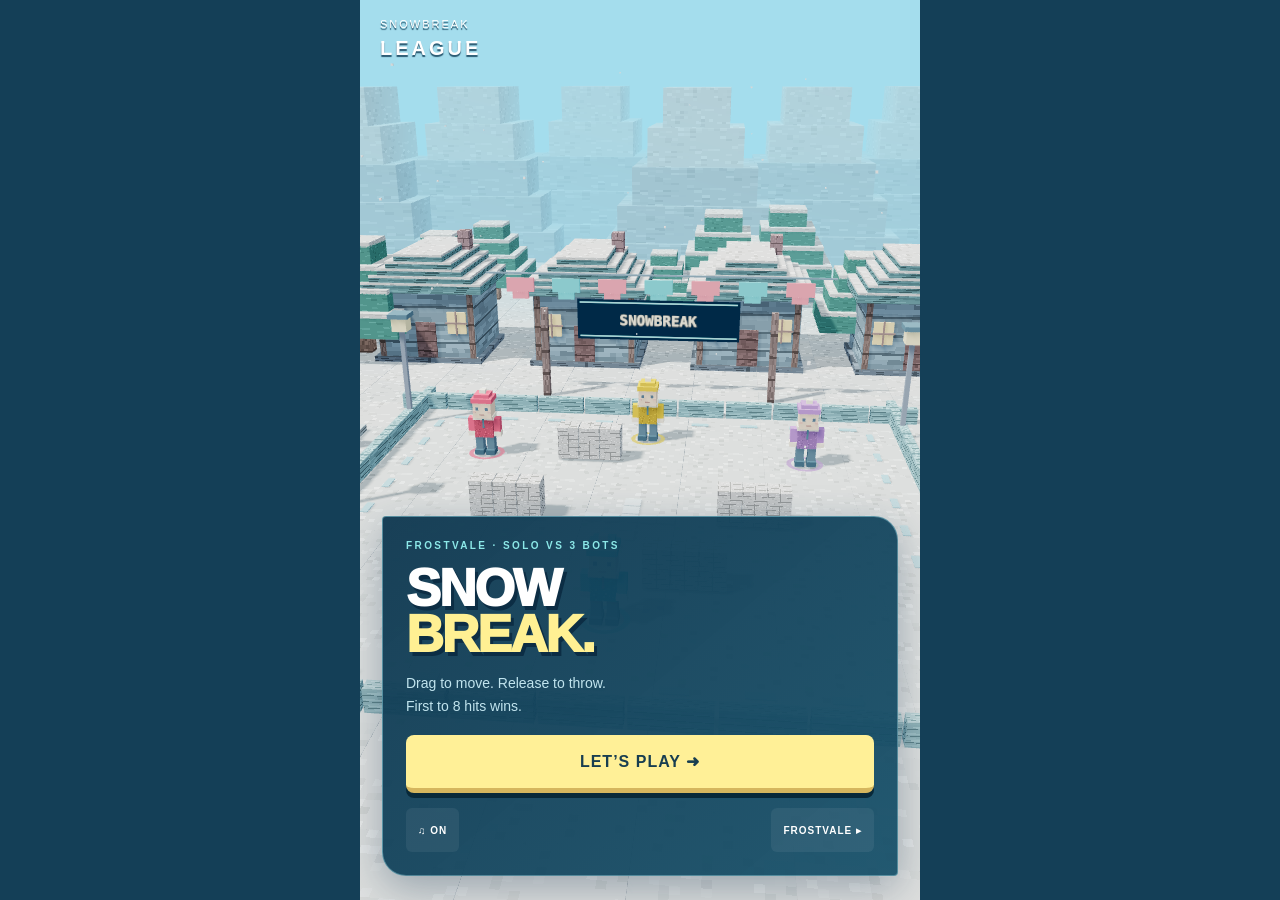
==== index.html @ 102b3f98 "Publish SNOWBREAK LEAGUE: three voxel snowball arenas" ====
<!doctype html><html lang="en"><head><meta charset="utf-8"><meta name="viewport" content="width=device-width,initial-scale=1,maximum-scale=1,viewport-fit=cover"><meta name="theme-color" content="#143f57"><title>Snowbreak League</title><style>*{box-sizing:border-box;-webkit-tap-highlight-color:transparent}html,body{margin:0;width:100%;height:100%;overflow:hidden;background:#143f57;color:#fff;font-family:Arial,sans-serif;touch-action:none;user-select:none}button{font:inherit;border:0;cursor:pointer;color:inherit;touch-action:manipulation}button:focus-visible{outline:3px solid #ffe888}#game{position:relative;width:100%;max-width:560px;height:100dvh;margin:auto;overflow:hidden;background:#9edbeb}#scene{width:100%;height:100%;display:block}header{position:absolute;top:max(16px,env(safe-area-inset-top));left:20px;right:20px;display:flex;align-items:center;justify-content:space-between}.badge{font-size:11px;letter-spacing:2px;line-height:1.5;text-shadow:0 2px 1px #285870}.badge b{display:block;font-size:20px;letter-spacing:3px}#pause{width:44px;height:44px;background:#173e5ec9;border:2px solid #ffffff40;border-radius:12px;font-weight:bold}#hud{position:absolute;top:82px;left:18px;right:18px;display:flex;gap:8px;align-items:stretch}#hud[hidden]{display:none}.score,.clock,.rival{background:#153d58e8;padding:8px 12px;border:1px solid #c0fbff66;box-shadow:0 4px 0 #102e4950;border-radius:8px}small{display:block;font-size:9px;letter-spacing:1.5px;opacity:.75}.score>b{font-size:29px;color:#fff19c}.score span{font-size:14px;opacity:.7}.score i{font-style:normal}.clock{margin-left:auto;text-align:center}.clock b{font-size:24px}.rival{position:absolute;right:0;top:68px;font-size:14px;background:#ee5c72e0;letter-spacing:2px}#panel{position:absolute;bottom:max(24px,env(safe-area-inset-bottom));left:22px;right:22px;padding:23px;border-radius:4px 24px 4px 24px;background:linear-gradient(140deg,#103951f5,#18516af2);border:1px solid #b3f8ff60;box-shadow:0 12px 40px #0f304e55}#panel[hidden]{display:none}.eyebrow{font-size:10px;letter-spacing:2.4px;color:#8ce8e8;font-weight:bold}h1{font-size:52px;letter-spacing:-2px;line-height:.9;margin:14px 0;text-shadow:3px 4px 0 #0c2d44;font-weight:950}h1 em{font-style:normal;color:#fff093}p{font-size:14px;line-height:1.6;color:#c1e4ee;margin:12px 0 18px}.primary{width:100%;background:#fff097;color:#183e50;border-bottom:5px solid #d5b65e;padding:17px;border-radius:8px;font-weight:900;letter-spacing:1px;min-height:56px;box-shadow:0 5px 0 #082939}.primary:active{transform:translateY(3px);border-bottom-width:2px}.primary span{float:right}.row{display:flex;justify-content:space-between;margin-top:15px;gap:10px}.row button{background:#ffffff10;padding:10px 12px;min-height:44px;border-radius:6px;font-size:10px;letter-spacing:1px;font-weight:bold}#medals{color:#fff090;letter-spacing:8px;font-size:24px;margin-bottom:12px}#charge{position:absolute;bottom:max(34px,env(safe-area-inset-bottom));left:25%;width:50%;height:8px;border-radius:8px;background:#153e5966;border:1px solid #ffffff88;pointer-events:none}#fill{height:100%;width:0;background:#fff599;border-radius:8px}#hint{position:absolute;bottom:18px;left:-45%;width:190%;font-size:10px;letter-spacing:1px;color:white;text-align:center;text-shadow:0 2px 4px #0c3449;font-weight:bold}#toast{position:absolute;top:29%;left:10%;right:10%;text-align:center;font-size:30px;font-style:italic;font-weight:950;color:#fff5a8;text-shadow:3px 3px 0 #174962;pointer-events:none;transition:opacity .15s}#stick{position:absolute;width:94px;height:94px;border:2px solid #fff8;border-radius:50%;background:#23547422;pointer-events:none}#stick i{display:block;position:absolute;top:29px;left:29px;width:32px;height:32px;border-radius:50%;background:#fff9;border:2px solid white}.micro{font-size:10px;margin-bottom:0;line-height:1.4;color:#b7d8df}#rotate{display:none}@media(min-aspect-ratio:1/1)and(max-height:600px){#rotate{display:grid;position:absolute;inset:0;place-items:center;background:#153f59f7;color:#fff4ae;font-weight:bold}}@media(max-height:690px){h1{font-size:38px}#panel{padding:16px;bottom:15px}p{margin:9px 0}.eyebrow{font-size:9px}header{top:10px}}
</style></head><body><main id="game"><canvas id="scene" aria-label="Snowball arena"></canvas><header><div class="badge">SNOWBREAK <b>LEAGUE</b></div><button id="pause" aria-label="Pause">Ⅱ</button></header><div id="hud" hidden><div class="score"><small>YOU</small><b id="score">0</b><span>/ <i id="goal">8</i></span></div><div class="clock"><b id="clock">75</b><small>SECONDS</small></div><div class="rival"><small>RIVALS</small><b id="rivals">0 · 0 · 0</b></div></div><div id="toast" aria-live="polite"></div><div id="charge" hidden><div id="fill"></div><span id="hint">DRAG TO MOVE · RELEASE TO THROW</span></div><div id="stick" hidden><i></i></div><section id="panel"><div class="eyebrow" id="eyebrow">THE FROSTVALE OPEN</div><h1 id="heading">SNOW<br><em>BREAK.</em></h1><p id="description">Move. Pack. Throw.<br>First to 8 hits takes the cup.</p><div id="medals"></div><button id="go" class="primary">LET'S PLAY <span>➜</span></button><div class="row"><button id="sound" aria-label="Toggle music">♫ ON</button><button id="arena">FROSTVALE ▸</button></div><p class="micro" id="reward" hidden></p></section><div id="rotate">Please turn your phone upright.</div></main><script>/**
 * @license
 * Copyright 2010-2022 Three.js Authors
 * SPDX-License-Identifier: MIT
 */
!function(t,e){"object"==typeof exports&&"undefined"!=typeof module?e(exports):"function"==typeof define&&define.amd?define(["exports"],e):e((t="undefined"!=typeof globalThis?globalThis:t||self).THREE={})}(this,(function(t){"use strict";const e="147",i=100,n=300,r=301,s=302,a=303,o=304,l=306,c=1e3,h=1001,u=1002,d=1003,p=1004,m=1005,f=1006,g=1007,v=1008,x=1009,_=1012,y=1014,M=1015,b=1016,S=1020,w=1023,T=1026,A=1027,E=33776,C=33777,L=33778,R=33779,P=35840,I=35841,D=35842,N=35843,O=37492,z=37496,U=37808,B=37809,F=37810,k=37811,G=37812,V=37813,H=37814,W=37815,j=37816,q=37817,X=37818,Y=37819,Z=37820,J=37821,K=36492,$=2300,Q=2301,tt=2302,et=2400,it=2401,nt=2402,rt=2500,st=2501,at=3e3,ot=3001,lt="srgb",ct="srgb-linear",ht=7680,ut=35044,dt="300 es",pt=1035;class mt{addEventListener(t,e){void 0===this._listeners&&(this._listeners={});const i=this._listeners;void 0===i[t]&&(i[t]=[]),-1===i[t].indexOf(e)&&i[t].push(e)}hasEventListener(t,e){if(void 0===this._listeners)return!1;const i=this._listeners;return void 0!==i[t]&&-1!==i[t].indexOf(e)}removeEventListener(t,e){if(void 0===this._listeners)return;const i=this._listeners[t];if(void 0!==i){const t=i.indexOf(e);-1!==t&&i.splice(t,1)}}dispatchEvent(t){if(void 0===this._listeners)return;const e=this._listeners[t.type];if(void 0!==e){t.target=this;const i=e.slice(0);for(let e=0,n=i.length;e<n;e++)i[e].call(this,t);t.target=null}}}const ft=["00","01","02","03","04","05","06","07","08","09","0a","0b","0c","0d","0e","0f","10","11","12","13","14","15","16","17","18","19","1a","1b","1c","1d","1e","1f","20","21","22","23","24","25","26","27","28","29","2a","2b","2c","2d","2e","2f","30","31","32","33","34","35","36","37","38","39","3a","3b","3c","3d","3e","3f","40","41","42","43","44","45","46","47","48","49","4a","4b","4c","4d","4e","4f","50","51","52","53","54","55","56","57","58","59","5a","5b","5c","5d","5e","5f","60","61","62","63","64","65","66","67","68","69","6a","6b","6c","6d","6e","6f","70","71","72","73","74","75","76","77","78","79","7a","7b","7c","7d","7e","7f","80","81","82","83","84","85","86","87","88","89","8a","8b","8c","8d","8e","8f","90","91","92","93","94","95","96","97","98","99","9a","9b","9c","9d","9e","9f","a0","a1","a2","a3","a4","a5","a6","a7","a8","a9","aa","ab","ac","ad","ae","af","b0","b1","b2","b3","b4","b5","b6","b7","b8","b9","ba","bb","bc","bd","be","bf","c0","c1","c2","c3","c4","c5","c6","c7","c8","c9","ca","cb","cc","cd","ce","cf","d0","d1","d2","d3","d4","d5","d6","d7","d8","d9","da","db","dc","dd","de","df","e0","e1","e2","e3","e4","e5","e6","e7","e8","e9","ea","eb","ec","ed","ee","ef","f0","f1","f2","f3","f4","f5","f6","f7","f8","f9","fa","fb","fc","fd","fe","ff"];let gt=1234567;const vt=Math.PI/180,xt=180/Math.PI;function _t(){const t=4294967295*Math.random()|0,e=4294967295*Math.random()|0,i=4294967295*Math.random()|0,n=4294967295*Math.random()|0;return(ft[255&t]+ft[t>>8&255]+ft[t>>16&255]+ft[t>>24&255]+"-"+ft[255&e]+ft[e>>8&255]+"-"+ft[e>>16&15|64]+ft[e>>24&255]+"-"+ft[63&i|128]+ft[i>>8&255]+"-"+ft[i>>16&255]+ft[i>>24&255]+ft[255&n]+ft[n>>8&255]+ft[n>>16&255]+ft[n>>24&255]).toLowerCase()}function yt(t,e,i){return Math.max(e,Math.min(i,t))}function Mt(t,e){return(t%e+e)%e}function bt(t,e,i){return(1-i)*t+i*e}function St(t){return 0==(t&t-1)&&0!==t}function wt(t){return Math.pow(2,Math.ceil(Math.log(t)/Math.LN2))}function Tt(t){return Math.pow(2,Math.floor(Math.log(t)/Math.LN2))}function At(t,e){switch(e.constructor){case Float32Array:return t;case Uint16Array:return t/65535;case Uint8Array:return t/255;case Int16Array:return Math.max(t/32767,-1);case Int8Array:return Math.max(t/127,-1);default:throw new Error("Invalid component type.")}}function Et(t,e){switch(e.constructor){case Float32Array:return t;case Uint16Array:return Math.round(65535*t);case Uint8Array:return Math.round(255*t);case Int16Array:return Math.round(32767*t);case Int8Array:return Math.round(127*t);default:throw new Error("Invalid component type.")}}var Ct=Object.freeze({__proto__:null,DEG2RAD:vt,RAD2DEG:xt,generateUUID:_t,clamp:yt,euclideanModulo:Mt,mapLinear:function(t,e,i,n,r){return n+(t-e)*(r-n)/(i-e)},inverseLerp:function(t,e,i){return t!==e?(i-t)/(e-t):0},lerp:bt,damp:function(t,e,i,n){return bt(t,e,1-Math.exp(-i*n))},pingpong:function(t,e=1){return e-Math.abs(Mt(t,2*e)-e)},smoothstep:function(t,e,i){return t<=e?0:t>=i?1:(t=(t-e)/(i-e))*t*(3-2*t)},smootherstep:function(t,e,i){return t<=e?0:t>=i?1:(t=(t-e)/(i-e))*t*t*(t*(6*t-15)+10)},randInt:function(t,e){return t+Math.floor(Math.random()*(e-t+1))},randFloat:function(t,e){return t+Math.random()*(e-t)},randFloatSpread:function(t){return t*(.5-Math.random())},seededRandom:function(t){void 0!==t&&(gt=t);let e=gt+=1831565813;return e=Math.imul(e^e>>>15,1|e),e^=e+Math.imul(e^e>>>7,61|e),((e^e>>>14)>>>0)/4294967296},degToRad:function(t){return t*vt},radToDeg:function(t){return t*xt},isPowerOfTwo:St,ceilPowerOfTwo:wt,floorPowerOfTwo:Tt,setQuaternionFromProperEuler:function(t,e,i,n,r){const s=Math.cos,a=Math.sin,o=s(i/2),l=a(i/2),c=s((e+n)/2),h=a((e+n)/2),u=s((e-n)/2),d=a((e-n)/2),p=s((n-e)/2),m=a((n-e)/2);switch(r){case"XYX":t.set(o*h,l*u,l*d,o*c);break;case"YZY":t.set(l*d,o*h,l*u,o*c);break;case"ZXZ":t.set(l*u,l*d,o*h,o*c);break;case"XZX":t.set(o*h,l*m,l*p,o*c);break;case"YXY":t.set(l*p,o*h,l*m,o*c);break;case"ZYZ":t.set(l*m,l*p,o*h,o*c);break;default:console.warn("THREE.MathUtils: .setQuaternionFromProperEuler() encountered an unknown order: "+r)}},normalize:Et,denormalize:At});class Lt{constructor(t=0,e=0){Lt.prototype.isVector2=!0,this.x=t,this.y=e}get width(){return this.x}set width(t){this.x=t}get height(){return this.y}set height(t){this.y=t}set(t,e){return this.x=t,this.y=e,this}setScalar(t){return this.x=t,this.y=t,this}setX(t){return this.x=t,this}setY(t){return this.y=t,this}setComponent(t,e){switch(t){case 0:this.x=e;break;case 1:this.y=e;break;default:throw new Error("index is out of range: "+t)}return this}getComponent(t){switch(t){case 0:return this.x;case 1:return this.y;default:throw new Error("index is out of range: "+t)}}clone(){return new this.constructor(this.x,this.y)}copy(t){return this.x=t.x,this.y=t.y,this}add(t){return this.x+=t.x,this.y+=t.y,this}addScalar(t){return this.x+=t,this.y+=t,this}addVectors(t,e){return this.x=t.x+e.x,this.y=t.y+e.y,this}addScaledVector(t,e){return this.x+=t.x*e,this.y+=t.y*e,this}sub(t){return this.x-=t.x,this.y-=t.y,this}subScalar(t){return this.x-=t,this.y-=t,this}subVectors(t,e){return this.x=t.x-e.x,this.y=t.y-e.y,this}multiply(t){return this.x*=t.x,this.y*=t.y,this}multiplyScalar(t){return this.x*=t,this.y*=t,this}divide(t){return this.x/=t.x,this.y/=t.y,this}divideScalar(t){return this.multiplyScalar(1/t)}applyMatrix3(t){const e=this.x,i=this.y,n=t.elements;return this.x=n[0]*e+n[3]*i+n[6],this.y=n[1]*e+n[4]*i+n[7],this}min(t){return this.x=Math.min(this.x,t.x),this.y=Math.min(this.y,t.y),this}max(t){return this.x=Math.max(this.x,t.x),this.y=Math.max(this.y,t.y),this}clamp(t,e){return this.x=Math.max(t.x,Math.min(e.x,this.x)),this.y=Math.max(t.y,Math.min(e.y,this.y)),this}clampScalar(t,e){return this.x=Math.max(t,Math.min(e,this.x)),this.y=Math.max(t,Math.min(e,this.y)),this}clampLength(t,e){const i=this.length();return this.divideScalar(i||1).multiplyScalar(Math.max(t,Math.min(e,i)))}floor(){return this.x=Math.floor(this.x),this.y=Math.floor(this.y),this}ceil(){return this.x=Math.ceil(this.x),this.y=Math.ceil(this.y),this}round(){return this.x=Math.round(this.x),this.y=Math.round(this.y),this}roundToZero(){return this.x=this.x<0?Math.ceil(this.x):Math.floor(this.x),this.y=this.y<0?Math.ceil(this.y):Math.floor(this.y),this}negate(){return this.x=-this.x,this.y=-this.y,this}dot(t){return this.x*t.x+this.y*t.y}cross(t){return this.x*t.y-this.y*t.x}lengthSq(){return this.x*this.x+this.y*this.y}length(){return Math.sqrt(this.x*this.x+this.y*this.y)}manhattanLength(){return Math.abs(this.x)+Math.abs(this.y)}normalize(){return this.divideScalar(this.length()||1)}angle(){return Math.atan2(-this.y,-this.x)+Math.PI}distanceTo(t){return Math.sqrt(this.distanceToSquared(t))}distanceToSquared(t){const e=this.x-t.x,i=this.y-t.y;return e*e+i*i}manhattanDistanceTo(t){return Math.abs(this.x-t.x)+Math.abs(this.y-t.y)}setLength(t){return this.normalize().multiplyScalar(t)}lerp(t,e){return this.x+=(t.x-this.x)*e,this.y+=(t.y-this.y)*e,this}lerpVectors(t,e,i){return this.x=t.x+(e.x-t.x)*i,this.y=t.y+(e.y-t.y)*i,this}equals(t){return t.x===this.x&&t.y===this.y}fromArray(t,e=0){return this.x=t[e],this.y=t[e+1],this}toArray(t=[],e=0){return t[e]=this.x,t[e+1]=this.y,t}fromBufferAttribute(t,e){return this.x=t.getX(e),this.y=t.getY(e),this}rotateAround(t,e){const i=Math.cos(e),n=Math.sin(e),r=this.x-t.x,s=this.y-t.y;return this.x=r*i-s*n+t.x,this.y=r*n+s*i+t.y,this}random(){return this.x=Math.random(),this.y=Math.random(),this}*[Symbol.iterator](){yield this.x,yield this.y}}class Rt{constructor(){Rt.prototype.isMatrix3=!0,this.elements=[1,0,0,0,1,0,0,0,1]}set(t,e,i,n,r,s,a,o,l){const c=this.elements;return c[0]=t,c[1]=n,c[2]=a,c[3]=e,c[4]=r,c[5]=o,c[6]=i,c[7]=s,c[8]=l,this}identity(){return this.set(1,0,0,0,1,0,0,0,1),this}copy(t){const e=this.elements,i=t.elements;return e[0]=i[0],e[1]=i[1],e[2]=i[2],e[3]=i[3],e[4]=i[4],e[5]=i[5],e[6]=i[6],e[7]=i[7],e[8]=i[8],this}extractBasis(t,e,i){return t.setFromMatrix3Column(this,0),e.setFromMatrix3Column(this,1),i.setFromMatrix3Column(this,2),this}setFromMatrix4(t){const e=t.elements;return this.set(e[0],e[4],e[8],e[1],e[5],e[9],e[2],e[6],e[10]),this}multiply(t){return this.multiplyMatrices(this,t)}premultiply(t){return this.multiplyMatrices(t,this)}multiplyMatrices(t,e){const i=t.elements,n=e.elements,r=this.elements,s=i[0],a=i[3],o=i[6],l=i[1],c=i[4],h=i[7],u=i[2],d=i[5],p=i[8],m=n[0],f=n[3],g=n[6],v=n[1],x=n[4],_=n[7],y=n[2],M=n[5],b=n[8];return r[0]=s*m+a*v+o*y,r[3]=s*f+a*x+o*M,r[6]=s*g+a*_+o*b,r[1]=l*m+c*v+h*y,r[4]=l*f+c*x+h*M,r[7]=l*g+c*_+h*b,r[2]=u*m+d*v+p*y,r[5]=u*f+d*x+p*M,r[8]=u*g+d*_+p*b,this}multiplyScalar(t){const e=this.elements;return e[0]*=t,e[3]*=t,e[6]*=t,e[1]*=t,e[4]*=t,e[7]*=t,e[2]*=t,e[5]*=t,e[8]*=t,this}determinant(){const t=this.elements,e=t[0],i=t[1],n=t[2],r=t[3],s=t[4],a=t[5],o=t[6],l=t[7],c=t[8];return e*s*c-e*a*l-i*r*c+i*a*o+n*r*l-n*s*o}invert(){const t=this.elements,e=t[0],i=t[1],n=t[2],r=t[3],s=t[4],a=t[5],o=t[6],l=t[7],c=t[8],h=c*s-a*l,u=a*o-c*r,d=l*r-s*o,p=e*h+i*u+n*d;if(0===p)return this.set(0,0,0,0,0,0,0,0,0);const m=1/p;return t[0]=h*m,t[1]=(n*l-c*i)*m,t[2]=(a*i-n*s)*m,t[3]=u*m,t[4]=(c*e-n*o)*m,t[5]=(n*r-a*e)*m,t[6]=d*m,t[7]=(i*o-l*e)*m,t[8]=(s*e-i*r)*m,this}transpose(){let t;const e=this.elements;return t=e[1],e[1]=e[3],e[3]=t,t=e[2],e[2]=e[6],e[6]=t,t=e[5],e[5]=e[7],e[7]=t,this}getNormalMatrix(t){return this.setFromMatrix4(t).invert().transpose()}transposeIntoArray(t){const e=this.elements;return t[0]=e[0],t[1]=e[3],t[2]=e[6],t[3]=e[1],t[4]=e[4],t[5]=e[7],t[6]=e[2],t[7]=e[5],t[8]=e[8],this}setUvTransform(t,e,i,n,r,s,a){const o=Math.cos(r),l=Math.sin(r);return this.set(i*o,i*l,-i*(o*s+l*a)+s+t,-n*l,n*o,-n*(-l*s+o*a)+a+e,0,0,1),this}scale(t,e){return this.premultiply(Pt.makeScale(t,e)),this}rotate(t){return this.premultiply(Pt.makeRotation(-t)),this}translate(t,e){return this.premultiply(Pt.makeTranslation(t,e)),this}makeTranslation(t,e){return this.set(1,0,t,0,1,e,0,0,1),this}makeRotation(t){const e=Math.cos(t),i=Math.sin(t);return this.set(e,-i,0,i,e,0,0,0,1),this}makeScale(t,e){return this.set(t,0,0,0,e,0,0,0,1),this}equals(t){const e=this.elements,i=t.elements;for(let t=0;t<9;t++)if(e[t]!==i[t])return!1;return!0}fromArray(t,e=0){for(let i=0;i<9;i++)this.elements[i]=t[i+e];return this}toArray(t=[],e=0){const i=this.elements;return t[e]=i[0],t[e+1]=i[1],t[e+2]=i[2],t[e+3]=i[3],t[e+4]=i[4],t[e+5]=i[5],t[e+6]=i[6],t[e+7]=i[7],t[e+8]=i[8],t}clone(){return(new this.constructor).fromArray(this.elements)}}const Pt=new Rt;function It(t){for(let e=t.length-1;e>=0;--e)if(t[e]>=65535)return!0;return!1}const Dt={Int8Array:Int8Array,Uint8Array:Uint8Array,Uint8ClampedArray:Uint8ClampedArray,Int16Array:Int16Array,Uint16Array:Uint16Array,Int32Array:Int32Array,Uint32Array:Uint32Array,Float32Array:Float32Array,Float64Array:Float64Array};function Nt(t,e){return new Dt[t](e)}function Ot(t){return document.createElementNS("http://www.w3.org/1999/xhtml",t)}function zt(t){return t<.04045?.0773993808*t:Math.pow(.9478672986*t+.0521327014,2.4)}function Ut(t){return t<.0031308?12.92*t:1.055*Math.pow(t,.41666)-.055}const Bt={[lt]:{[ct]:zt},[ct]:{[lt]:Ut}},Ft={legacyMode:!0,get workingColorSpace(){return ct},set workingColorSpace(t){console.warn("THREE.ColorManagement: .workingColorSpace is readonly.")},convert:function(t,e,i){if(this.legacyMode||e===i||!e||!i)return t;if(Bt[e]&&void 0!==Bt[e][i]){const n=Bt[e][i];return t.r=n(t.r),t.g=n(t.g),t.b=n(t.b),t}throw new Error("Unsupported color space conversion.")},fromWorkingColorSpace:function(t,e){return this.convert(t,this.workingColorSpace,e)},toWorkingColorSpace:function(t,e){return this.convert(t,e,this.workingColorSpace)}},kt={aliceblue:15792383,antiquewhite:16444375,aqua:65535,aquamarine:8388564,azure:15794175,beige:16119260,bisque:16770244,black:0,blanchedalmond:16772045,blue:255,blueviolet:9055202,brown:10824234,burlywood:14596231,cadetblue:6266528,chartreuse:8388352,chocolate:13789470,coral:16744272,cornflowerblue:6591981,cornsilk:16775388,crimson:14423100,cyan:65535,darkblue:139,darkcyan:35723,darkgoldenrod:12092939,darkgray:11119017,darkgreen:25600,darkgrey:11119017,darkkhaki:12433259,darkmagenta:9109643,darkolivegreen:5597999,darkorange:16747520,darkorchid:10040012,darkred:9109504,darksalmon:15308410,darkseagreen:9419919,darkslateblue:4734347,darkslategray:3100495,darkslategrey:3100495,darkturquoise:52945,darkviolet:9699539,deeppink:16716947,deepskyblue:49151,dimgray:6908265,dimgrey:6908265,dodgerblue:2003199,firebrick:11674146,floralwhite:16775920,forestgreen:2263842,fuchsia:16711935,gainsboro:14474460,ghostwhite:16316671,gold:16766720,goldenrod:14329120,gray:8421504,green:32768,greenyellow:11403055,grey:8421504,honeydew:15794160,hotpink:16738740,indianred:13458524,indigo:4915330,ivory:16777200,khaki:15787660,lavender:15132410,lavenderblush:16773365,lawngreen:8190976,lemonchiffon:16775885,lightblue:11393254,lightcoral:15761536,lightcyan:14745599,lightgoldenrodyellow:16448210,lightgray:13882323,lightgreen:9498256,lightgrey:13882323,lightpink:16758465,lightsalmon:16752762,lightseagreen:2142890,lightskyblue:8900346,lightslategray:7833753,lightslategrey:7833753,lightsteelblue:11584734,lightyellow:16777184,lime:65280,limegreen:3329330,linen:16445670,magenta:16711935,maroon:8388608,mediumaquamarine:6737322,mediumblue:205,mediumorchid:12211667,mediumpurple:9662683,mediumseagreen:3978097,mediumslateblue:8087790,mediumspringgreen:64154,mediumturquoise:4772300,mediumvioletred:13047173,midnightblue:1644912,mintcream:16121850,mistyrose:16770273,moccasin:16770229,navajowhite:16768685,navy:128,oldlace:16643558,olive:8421376,olivedrab:7048739,orange:16753920,orangered:16729344,orchid:14315734,palegoldenrod:15657130,palegreen:10025880,paleturquoise:11529966,palevioletred:14381203,papayawhip:16773077,peachpuff:16767673,peru:13468991,pink:16761035,plum:14524637,powderblue:11591910,purple:8388736,rebeccapurple:6697881,red:16711680,rosybrown:12357519,royalblue:4286945,saddlebrown:9127187,salmon:16416882,sandybrown:16032864,seagreen:3050327,seashell:16774638,sienna:10506797,silver:12632256,skyblue:8900331,slateblue:6970061,slategray:7372944,slategrey:7372944,snow:16775930,springgreen:65407,steelblue:4620980,tan:13808780,teal:32896,thistle:14204888,tomato:16737095,turquoise:4251856,violet:15631086,wheat:16113331,white:16777215,whitesmoke:16119285,yellow:16776960,yellowgreen:10145074},Gt={r:0,g:0,b:0},Vt={h:0,s:0,l:0},Ht={h:0,s:0,l:0};function Wt(t,e,i){return i<0&&(i+=1),i>1&&(i-=1),i<1/6?t+6*(e-t)*i:i<.5?e:i<2/3?t+6*(e-t)*(2/3-i):t}function jt(t,e){return e.r=t.r,e.g=t.g,e.b=t.b,e}class qt{constructor(t,e,i){return this.isColor=!0,this.r=1,this.g=1,this.b=1,void 0===e&&void 0===i?this.set(t):this.setRGB(t,e,i)}set(t){return t&&t.isColor?this.copy(t):"number"==typeof t?this.setHex(t):"string"==typeof t&&this.setStyle(t),this}setScalar(t){return this.r=t,this.g=t,this.b=t,this}setHex(t,e="srgb"){return t=Math.floor(t),this.r=(t>>16&255)/255,this.g=(t>>8&255)/255,this.b=(255&t)/255,Ft.toWorkingColorSpace(this,e),this}setRGB(t,e,i,n=Ft.workingColorSpace){return this.r=t,this.g=e,this.b=i,Ft.toWorkingColorSpace(this,n),this}setHSL(t,e,i,n=Ft.workingColorSpace){if(t=Mt(t,1),e=yt(e,0,1),i=yt(i,0,1),0===e)this.r=this.g=this.b=i;else{const n=i<=.5?i*(1+e):i+e-i*e,r=2*i-n;this.r=Wt(r,n,t+1/3),this.g=Wt(r,n,t),this.b=Wt(r,n,t-1/3)}return Ft.toWorkingColorSpace(this,n),this}setStyle(t,e="srgb"){function i(e){void 0!==e&&parseFloat(e)<1&&console.warn("THREE.Color: Alpha component of "+t+" will be ignored.")}let n;if(n=/^((?:rgb|hsl)a?)\(([^\)]*)\)/.exec(t)){let t;const r=n[1],s=n[2];switch(r){case"rgb":case"rgba":if(t=/^\s*(\d+)\s*,\s*(\d+)\s*,\s*(\d+)\s*(?:,\s*(\d*\.?\d+)\s*)?$/.exec(s))return this.r=Math.min(255,parseInt(t[1],10))/255,this.g=Math.min(255,parseInt(t[2],10))/255,this.b=Math.min(255,parseInt(t[3],10))/255,Ft.toWorkingColorSpace(this,e),i(t[4]),this;if(t=/^\s*(\d+)\%\s*,\s*(\d+)\%\s*,\s*(\d+)\%\s*(?:,\s*(\d*\.?\d+)\s*)?$/.exec(s))return this.r=Math.min(100,parseInt(t[1],10))/100,this.g=Math.min(100,parseInt(t[2],10))/100,this.b=Math.min(100,parseInt(t[3],10))/100,Ft.toWorkingColorSpace(this,e),i(t[4]),this;break;case"hsl":case"hsla":if(t=/^\s*(\d*\.?\d+)\s*,\s*(\d*\.?\d+)\%\s*,\s*(\d*\.?\d+)\%\s*(?:,\s*(\d*\.?\d+)\s*)?$/.exec(s)){const n=parseFloat(t[1])/360,r=parseFloat(t[2])/100,s=parseFloat(t[3])/100;return i(t[4]),this.setHSL(n,r,s,e)}}}else if(n=/^\#([A-Fa-f\d]+)$/.exec(t)){const t=n[1],i=t.length;if(3===i)return this.r=parseInt(t.charAt(0)+t.charAt(0),16)/255,this.g=parseInt(t.charAt(1)+t.charAt(1),16)/255,this.b=parseInt(t.charAt(2)+t.charAt(2),16)/255,Ft.toWorkingColorSpace(this,e),this;if(6===i)return this.r=parseInt(t.charAt(0)+t.charAt(1),16)/255,this.g=parseInt(t.charAt(2)+t.charAt(3),16)/255,this.b=parseInt(t.charAt(4)+t.charAt(5),16)/255,Ft.toWorkingColorSpace(this,e),this}return t&&t.length>0?this.setColorName(t,e):this}setColorName(t,e="srgb"){const i=kt[t.toLowerCase()];return void 0!==i?this.setHex(i,e):console.warn("THREE.Color: Unknown color "+t),this}clone(){return new this.constructor(this.r,this.g,this.b)}copy(t){return this.r=t.r,this.g=t.g,this.b=t.b,this}copySRGBToLinear(t){return this.r=zt(t.r),this.g=zt(t.g),this.b=zt(t.b),this}copyLinearToSRGB(t){return this.r=Ut(t.r),this.g=Ut(t.g),this.b=Ut(t.b),this}convertSRGBToLinear(){return this.copySRGBToLinear(this),this}convertLinearToSRGB(){return this.copyLinearToSRGB(this),this}getHex(t="srgb"){return Ft.fromWorkingColorSpace(jt(this,Gt),t),yt(255*Gt.r,0,255)<<16^yt(255*Gt.g,0,255)<<8^yt(255*Gt.b,0,255)<<0}getHexString(t="srgb"){return("000000"+this.getHex(t).toString(16)).slice(-6)}getHSL(t,e=Ft.workingColorSpace){Ft.fromWorkingColorSpace(jt(this,Gt),e);const i=Gt.r,n=Gt.g,r=Gt.b,s=Math.max(i,n,r),a=Math.min(i,n,r);let o,l;const c=(a+s)/2;if(a===s)o=0,l=0;else{const t=s-a;switch(l=c<=.5?t/(s+a):t/(2-s-a),s){case i:o=(n-r)/t+(n<r?6:0);break;case n:o=(r-i)/t+2;break;case r:o=(i-n)/t+4}o/=6}return t.h=o,t.s=l,t.l=c,t}getRGB(t,e=Ft.workingColorSpace){return Ft.fromWorkingColorSpace(jt(this,Gt),e),t.r=Gt.r,t.g=Gt.g,t.b=Gt.b,t}getStyle(t="srgb"){return Ft.fromWorkingColorSpace(jt(this,Gt),t),t!==lt?`color(${t} ${Gt.r} ${Gt.g} ${Gt.b})`:`rgb(${255*Gt.r|0},${255*Gt.g|0},${255*Gt.b|0})`}offsetHSL(t,e,i){return this.getHSL(Vt),Vt.h+=t,Vt.s+=e,Vt.l+=i,this.setHSL(Vt.h,Vt.s,Vt.l),this}add(t){return this.r+=t.r,this.g+=t.g,this.b+=t.b,this}addColors(t,e){return this.r=t.r+e.r,this.g=t.g+e.g,this.b=t.b+e.b,this}addScalar(t){return this.r+=t,this.g+=t,this.b+=t,this}sub(t){return this.r=Math.max(0,this.r-t.r),this.g=Math.max(0,this.g-t.g),this.b=Math.max(0,this.b-t.b),this}multiply(t){return this.r*=t.r,this.g*=t.g,this.b*=t.b,this}multiplyScalar(t){return this.r*=t,this.g*=t,this.b*=t,this}lerp(t,e){return this.r+=(t.r-this.r)*e,this.g+=(t.g-this.g)*e,this.b+=(t.b-this.b)*e,this}lerpColors(t,e,i){return this.r=t.r+(e.r-t.r)*i,this.g=t.g+(e.g-t.g)*i,this.b=t.b+(e.b-t.b)*i,this}lerpHSL(t,e){this.getHSL(Vt),t.getHSL(Ht);const i=bt(Vt.h,Ht.h,e),n=bt(Vt.s,Ht.s,e),r=bt(Vt.l,Ht.l,e);return this.setHSL(i,n,r),this}equals(t){return t.r===this.r&&t.g===this.g&&t.b===this.b}fromArray(t,e=0){return this.r=t[e],this.g=t[e+1],this.b=t[e+2],this}toArray(t=[],e=0){return t[e]=this.r,t[e+1]=this.g,t[e+2]=this.b,t}fromBufferAttribute(t,e){return this.r=t.getX(e),this.g=t.getY(e),this.b=t.getZ(e),this}toJSON(){return this.getHex()}*[Symbol.iterator](){yield this.r,yield this.g,yield this.b}}let Xt;qt.NAMES=kt;class Yt{static getDataURL(t){if(/^data:/i.test(t.src))return t.src;if("undefined"==typeof HTMLCanvasElement)return t.src;let e;if(t instanceof HTMLCanvasElement)e=t;else{void 0===Xt&&(Xt=Ot("canvas")),Xt.width=t.width,Xt.height=t.height;const i=Xt.getContext("2d");t instanceof ImageData?i.putImageData(t,0,0):i.drawImage(t,0,0,t.width,t.height),e=Xt}return e.width>2048||e.height>2048?(console.warn("THREE.ImageUtils.getDataURL: Image converted to jpg for performance reasons",t),e.toDataURL("image/jpeg",.6)):e.toDataURL("image/png")}static sRGBToLinear(t){if("undefined"!=typeof HTMLImageElement&&t instanceof HTMLImageElement||"undefined"!=typeof HTMLCanvasElement&&t instanceof HTMLCanvasElement||"undefined"!=typeof ImageBitmap&&t instanceof ImageBitmap){const e=Ot("canvas");e.width=t.width,e.height=t.height;const i=e.getContext("2d");i.drawImage(t,0,0,t.width,t.height);const n=i.getImageData(0,0,t.width,t.height),r=n.data;for(let t=0;t<r.length;t++)r[t]=255*zt(r[t]/255);return i.putImageData(n,0,0),e}if(t.data){const e=t.data.slice(0);for(let t=0;t<e.length;t++)e instanceof Uint8Array||e instanceof Uint8ClampedArray?e[t]=Math.floor(255*zt(e[t]/255)):e[t]=zt(e[t]);return{data:e,width:t.width,height:t.height}}return console.warn("THREE.ImageUtils.sRGBToLinear(): Unsupported image type. No color space conversion applied."),t}}class Zt{constructor(t=null){this.isSource=!0,this.uuid=_t(),this.data=t,this.version=0}set needsUpdate(t){!0===t&&this.version++}toJSON(t){const e=void 0===t||"string"==typeof t;if(!e&&void 0!==t.images[this.uuid])return t.images[this.uuid];const i={uuid:this.uuid,url:""},n=this.data;if(null!==n){let t;if(Array.isArray(n)){t=[];for(let e=0,i=n.length;e<i;e++)n[e].isDataTexture?t.push(Jt(n[e].image)):t.push(Jt(n[e]))}else t=Jt(n);i.url=t}return e||(t.images[this.uuid]=i),i}}function Jt(t){return"undefined"!=typeof HTMLImageElement&&t instanceof HTMLImageElement||"undefined"!=typeof HTMLCanvasElement&&t instanceof HTMLCanvasElement||"undefined"!=typeof ImageBitmap&&t instanceof ImageBitmap?Yt.getDataURL(t):t.data?{data:Array.from(t.data),width:t.width,height:t.height,type:t.data.constructor.name}:(console.warn("THREE.Texture: Unable to serialize Texture."),{})}let Kt=0;class $t extends mt{constructor(t=$t.DEFAULT_IMAGE,e=$t.DEFAULT_MAPPING,i=1001,n=1001,r=1006,s=1008,a=1023,o=1009,l=$t.DEFAULT_ANISOTROPY,c=3e3){super(),this.isTexture=!0,Object.defineProperty(this,"id",{value:Kt++}),this.uuid=_t(),this.name="",this.source=new Zt(t),this.mipmaps=[],this.mapping=e,this.wrapS=i,this.wrapT=n,this.magFilter=r,this.minFilter=s,this.anisotropy=l,this.format=a,this.internalFormat=null,this.type=o,this.offset=new Lt(0,0),this.repeat=new Lt(1,1),this.center=new Lt(0,0),this.rotation=0,this.matrixAutoUpdate=!0,this.matrix=new Rt,this.generateMipmaps=!0,this.premultiplyAlpha=!1,this.flipY=!0,this.unpackAlignment=4,this.encoding=c,this.userData={},this.version=0,this.onUpdate=null,this.isRenderTargetTexture=!1,this.needsPMREMUpdate=!1}get image(){return this.source.data}set image(t){this.source.data=t}updateMatrix(){this.matrix.setUvTransform(this.offset.x,this.offset.y,this.repeat.x,this.repeat.y,this.rotation,this.center.x,this.center.y)}clone(){return(new this.constructor).copy(this)}copy(t){return this.name=t.name,this.source=t.source,this.mipmaps=t.mipmaps.slice(0),this.mapping=t.mapping,this.wrapS=t.wrapS,this.wrapT=t.wrapT,this.magFilter=t.magFilter,this.minFilter=t.minFilter,this.anisotropy=t.anisotropy,this.format=t.format,this.internalFormat=t.internalFormat,this.type=t.type,this.offset.copy(t.offset),this.repeat.copy(t.repeat),this.center.copy(t.center),this.rotation=t.rotation,this.matrixAutoUpdate=t.matrixAutoUpdate,this.matrix.copy(t.matrix),this.generateMipmaps=t.generateMipmaps,this.premultiplyAlpha=t.premultiplyAlpha,this.flipY=t.flipY,this.unpackAlignment=t.unpackAlignment,this.encoding=t.encoding,this.userData=JSON.parse(JSON.stringify(t.userData)),this.needsUpdate=!0,this}toJSON(t){const e=void 0===t||"string"==typeof t;if(!e&&void 0!==t.textures[this.uuid])return t.textures[this.uuid];const i={metadata:{version:4.5,type:"Texture",generator:"Texture.toJSON"},uuid:this.uuid,name:this.name,image:this.source.toJSON(t).uuid,mapping:this.mapping,repeat:[this.repeat.x,this.repeat.y],offset:[this.offset.x,this.offset.y],center:[this.center.x,this.center.y],rotation:this.rotation,wrap:[this.wrapS,this.wrapT],format:this.format,type:this.type,encoding:this.encoding,minFilter:this.minFilter,magFilter:this.magFilter,anisotropy:this.anisotropy,flipY:this.flipY,premultiplyAlpha:this.premultiplyAlpha,unpackAlignment:this.unpackAlignment};return"{}"!==JSON.stringify(this.userData)&&(i.userData=this.userData),e||(t.textures[this.uuid]=i),i}dispose(){this.dispatchEvent({type:"dispose"})}transformUv(t){if(this.mapping!==n)return t;if(t.applyMatrix3(this.matrix),t.x<0||t.x>1)switch(this.wrapS){case c:t.x=t.x-Math.floor(t.x);break;case h:t.x=t.x<0?0:1;break;case u:1===Math.abs(Math.floor(t.x)%2)?t.x=Math.ceil(t.x)-t.x:t.x=t.x-Math.floor(t.x)}if(t.y<0||t.y>1)switch(this.wrapT){case c:t.y=t.y-Math.floor(t.y);break;case h:t.y=t.y<0?0:1;break;case u:1===Math.abs(Math.floor(t.y)%2)?t.y=Math.ceil(t.y)-t.y:t.y=t.y-Math.floor(t.y)}return this.flipY&&(t.y=1-t.y),t}set needsUpdate(t){!0===t&&(this.version++,this.source.needsUpdate=!0)}}$t.DEFAULT_IMAGE=null,$t.DEFAULT_MAPPING=n,$t.DEFAULT_ANISOTROPY=1;class Qt{constructor(t=0,e=0,i=0,n=1){Qt.prototype.isVector4=!0,this.x=t,this.y=e,this.z=i,this.w=n}get width(){return this.z}set width(t){this.z=t}get height(){return this.w}set height(t){this.w=t}set(t,e,i,n){return this.x=t,this.y=e,this.z=i,this.w=n,this}setScalar(t){return this.x=t,this.y=t,this.z=t,this.w=t,this}setX(t){return this.x=t,this}setY(t){return this.y=t,this}setZ(t){return this.z=t,this}setW(t){return this.w=t,this}setComponent(t,e){switch(t){case 0:this.x=e;break;case 1:this.y=e;break;case 2:this.z=e;break;case 3:this.w=e;break;default:throw new Error("index is out of range: "+t)}return this}getComponent(t){switch(t){case 0:return this.x;case 1:return this.y;case 2:return this.z;case 3:return this.w;default:throw new Error("index is out of range: "+t)}}clone(){return new this.constructor(this.x,this.y,this.z,this.w)}copy(t){return this.x=t.x,this.y=t.y,this.z=t.z,this.w=void 0!==t.w?t.w:1,this}add(t){return this.x+=t.x,this.y+=t.y,this.z+=t.z,this.w+=t.w,this}addScalar(t){return this.x+=t,this.y+=t,this.z+=t,this.w+=t,this}addVectors(t,e){return this.x=t.x+e.x,this.y=t.y+e.y,this.z=t.z+e.z,this.w=t.w+e.w,this}addScaledVector(t,e){return this.x+=t.x*e,this.y+=t.y*e,this.z+=t.z*e,this.w+=t.w*e,this}sub(t){return this.x-=t.x,this.y-=t.y,this.z-=t.z,this.w-=t.w,this}subScalar(t){return this.x-=t,this.y-=t,this.z-=t,this.w-=t,this}subVectors(t,e){return this.x=t.x-e.x,this.y=t.y-e.y,this.z=t.z-e.z,this.w=t.w-e.w,this}multiply(t){return this.x*=t.x,this.y*=t.y,this.z*=t.z,this.w*=t.w,this}multiplyScalar(t){return this.x*=t,this.y*=t,this.z*=t,this.w*=t,this}applyMatrix4(t){const e=this.x,i=this.y,n=this.z,r=this.w,s=t.elements;return this.x=s[0]*e+s[4]*i+s[8]*n+s[12]*r,this.y=s[1]*e+s[5]*i+s[9]*n+s[13]*r,this.z=s[2]*e+s[6]*i+s[10]*n+s[14]*r,this.w=s[3]*e+s[7]*i+s[11]*n+s[15]*r,this}divideScalar(t){return this.multiplyScalar(1/t)}setAxisAngleFromQuaternion(t){this.w=2*Math.acos(t.w);const e=Math.sqrt(1-t.w*t.w);return e<1e-4?(this.x=1,this.y=0,this.z=0):(this.x=t.x/e,this.y=t.y/e,this.z=t.z/e),this}setAxisAngleFromRotationMatrix(t){let e,i,n,r;const s=.01,a=.1,o=t.elements,l=o[0],c=o[4],h=o[8],u=o[1],d=o[5],p=o[9],m=o[2],f=o[6],g=o[10];if(Math.abs(c-u)<s&&Math.abs(h-m)<s&&Math.abs(p-f)<s){if(Math.abs(c+u)<a&&Math.abs(h+m)<a&&Math.abs(p+f)<a&&Math.abs(l+d+g-3)<a)return this.set(1,0,0,0),this;e=Math.PI;const t=(l+1)/2,o=(d+1)/2,v=(g+1)/2,x=(c+u)/4,_=(h+m)/4,y=(p+f)/4;return t>o&&t>v?t<s?(i=0,n=.707106781,r=.707106781):(i=Math.sqrt(t),n=x/i,r=_/i):o>v?o<s?(i=.707106781,n=0,r=.707106781):(n=Math.sqrt(o),i=x/n,r=y/n):v<s?(i=.707106781,n=.707106781,r=0):(r=Math.sqrt(v),i=_/r,n=y/r),this.set(i,n,r,e),this}let v=Math.sqrt((f-p)*(f-p)+(h-m)*(h-m)+(u-c)*(u-c));return Math.abs(v)<.001&&(v=1),this.x=(f-p)/v,this.y=(h-m)/v,this.z=(u-c)/v,this.w=Math.acos((l+d+g-1)/2),this}min(t){return this.x=Math.min(this.x,t.x),this.y=Math.min(this.y,t.y),this.z=Math.min(this.z,t.z),this.w=Math.min(this.w,t.w),this}max(t){return this.x=Math.max(this.x,t.x),this.y=Math.max(this.y,t.y),this.z=Math.max(this.z,t.z),this.w=Math.max(this.w,t.w),this}clamp(t,e){return this.x=Math.max(t.x,Math.min(e.x,this.x)),this.y=Math.max(t.y,Math.min(e.y,this.y)),this.z=Math.max(t.z,Math.min(e.z,this.z)),this.w=Math.max(t.w,Math.min(e.w,this.w)),this}clampScalar(t,e){return this.x=Math.max(t,Math.min(e,this.x)),this.y=Math.max(t,Math.min(e,this.y)),this.z=Math.max(t,Math.min(e,this.z)),this.w=Math.max(t,Math.min(e,this.w)),this}clampLength(t,e){const i=this.length();return this.divideScalar(i||1).multiplyScalar(Math.max(t,Math.min(e,i)))}floor(){return this.x=Math.floor(this.x),this.y=Math.floor(this.y),this.z=Math.floor(this.z),this.w=Math.floor(this.w),this}ceil(){return this.x=Math.ceil(this.x),this.y=Math.ceil(this.y),this.z=Math.ceil(this.z),this.w=Math.ceil(this.w),this}round(){return this.x=Math.round(this.x),this.y=Math.round(this.y),this.z=Math.round(this.z),this.w=Math.round(this.w),this}roundToZero(){return this.x=this.x<0?Math.ceil(this.x):Math.floor(this.x),this.y=this.y<0?Math.ceil(this.y):Math.floor(this.y),this.z=this.z<0?Math.ceil(this.z):Math.floor(this.z),this.w=this.w<0?Math.ceil(this.w):Math.floor(this.w),this}negate(){return this.x=-this.x,this.y=-this.y,this.z=-this.z,this.w=-this.w,this}dot(t){return this.x*t.x+this.y*t.y+this.z*t.z+this.w*t.w}lengthSq(){return this.x*this.x+this.y*this.y+this.z*this.z+this.w*this.w}length(){return Math.sqrt(this.x*this.x+this.y*this.y+this.z*this.z+this.w*this.w)}manhattanLength(){return Math.abs(this.x)+Math.abs(this.y)+Math.abs(this.z)+Math.abs(this.w)}normalize(){return this.divideScalar(this.length()||1)}setLength(t){return this.normalize().multiplyScalar(t)}lerp(t,e){return this.x+=(t.x-this.x)*e,this.y+=(t.y-this.y)*e,this.z+=(t.z-this.z)*e,this.w+=(t.w-this.w)*e,this}lerpVectors(t,e,i){return this.x=t.x+(e.x-t.x)*i,this.y=t.y+(e.y-t.y)*i,this.z=t.z+(e.z-t.z)*i,this.w=t.w+(e.w-t.w)*i,this}equals(t){return t.x===this.x&&t.y===this.y&&t.z===this.z&&t.w===this.w}fromArray(t,e=0){return this.x=t[e],this.y=t[e+1],this.z=t[e+2],this.w=t[e+3],this}toArray(t=[],e=0){return t[e]=this.x,t[e+1]=this.y,t[e+2]=this.z,t[e+3]=this.w,t}fromBufferAttribute(t,e){return this.x=t.getX(e),this.y=t.getY(e),this.z=t.getZ(e),this.w=t.getW(e),this}random(){return this.x=Math.random(),this.y=Math.random(),this.z=Math.random(),this.w=Math.random(),this}*[Symbol.iterator](){yield this.x,yield this.y,yield this.z,yield this.w}}class te extends mt{constructor(t=1,e=1,i={}){super(),this.isWebGLRenderTarget=!0,this.width=t,this.height=e,this.depth=1,this.scissor=new Qt(0,0,t,e),this.scissorTest=!1,this.viewport=new Qt(0,0,t,e);const n={width:t,height:e,depth:1};this.texture=new $t(n,i.mapping,i.wrapS,i.wrapT,i.magFilter,i.minFilter,i.format,i.type,i.anisotropy,i.encoding),this.texture.isRenderTargetTexture=!0,this.texture.flipY=!1,this.texture.generateMipmaps=void 0!==i.generateMipmaps&&i.generateMipmaps,this.texture.internalFormat=void 0!==i.internalFormat?i.internalFormat:null,this.texture.minFilter=void 0!==i.minFilter?i.minFilter:f,this.depthBuffer=void 0===i.depthBuffer||i.depthBuffer,this.stencilBuffer=void 0!==i.stencilBuffer&&i.stencilBuffer,this.depthTexture=void 0!==i.depthTexture?i.depthTexture:null,this.samples=void 0!==i.samples?i.samples:0}setSize(t,e,i=1){this.width===t&&this.height===e&&this.depth===i||(this.width=t,this.height=e,this.depth=i,this.texture.image.width=t,this.texture.image.height=e,this.texture.image.depth=i,this.dispose()),this.viewport.set(0,0,t,e),this.scissor.set(0,0,t,e)}clone(){return(new this.constructor).copy(this)}copy(t){this.width=t.width,this.height=t.height,this.depth=t.depth,this.viewport.copy(t.viewport),this.texture=t.texture.clone(),this.texture.isRenderTargetTexture=!0;const e=Object.assign({},t.texture.image);return this.texture.source=new Zt(e),this.depthBuffer=t.depthBuffer,this.stencilBuffer=t.stencilBuffer,null!==t.depthTexture&&(this.depthTexture=t.depthTexture.clone()),this.samples=t.samples,this}dispose(){this.dispatchEvent({type:"dispose"})}}class ee extends $t{constructor(t=null,e=1,i=1,n=1){super(null),this.isDataArrayTexture=!0,this.image={data:t,width:e,height:i,depth:n},this.magFilter=d,this.minFilter=d,this.wrapR=h,this.generateMipmaps=!1,this.flipY=!1,this.unpackAlignment=1}}class ie extends $t{constructor(t=null,e=1,i=1,n=1){super(null),this.isData3DTexture=!0,this.image={data:t,width:e,height:i,depth:n},this.magFilter=d,this.minFilter=d,this.wrapR=h,this.generateMipmaps=!1,this.flipY=!1,this.unpackAlignment=1}}class ne{constructor(t=0,e=0,i=0,n=1){this.isQuaternion=!0,this._x=t,this._y=e,this._z=i,this._w=n}static slerpFlat(t,e,i,n,r,s,a){let o=i[n+0],l=i[n+1],c=i[n+2],h=i[n+3];const u=r[s+0],d=r[s+1],p=r[s+2],m=r[s+3];if(0===a)return t[e+0]=o,t[e+1]=l,t[e+2]=c,void(t[e+3]=h);if(1===a)return t[e+0]=u,t[e+1]=d,t[e+2]=p,void(t[e+3]=m);if(h!==m||o!==u||l!==d||c!==p){let t=1-a;const e=o*u+l*d+c*p+h*m,i=e>=0?1:-1,n=1-e*e;if(n>Number.EPSILON){const r=Math.sqrt(n),s=Math.atan2(r,e*i);t=Math.sin(t*s)/r,a=Math.sin(a*s)/r}const r=a*i;if(o=o*t+u*r,l=l*t+d*r,c=c*t+p*r,h=h*t+m*r,t===1-a){const t=1/Math.sqrt(o*o+l*l+c*c+h*h);o*=t,l*=t,c*=t,h*=t}}t[e]=o,t[e+1]=l,t[e+2]=c,t[e+3]=h}static multiplyQuaternionsFlat(t,e,i,n,r,s){const a=i[n],o=i[n+1],l=i[n+2],c=i[n+3],h=r[s],u=r[s+1],d=r[s+2],p=r[s+3];return t[e]=a*p+c*h+o*d-l*u,t[e+1]=o*p+c*u+l*h-a*d,t[e+2]=l*p+c*d+a*u-o*h,t[e+3]=c*p-a*h-o*u-l*d,t}get x(){return this._x}set x(t){this._x=t,this._onChangeCallback()}get y(){return this._y}set y(t){this._y=t,this._onChangeCallback()}get z(){return this._z}set z(t){this._z=t,this._onChangeCallback()}get w(){return this._w}set w(t){this._w=t,this._onChangeCallback()}set(t,e,i,n){return this._x=t,this._y=e,this._z=i,this._w=n,this._onChangeCallback(),this}clone(){return new this.constructor(this._x,this._y,this._z,this._w)}copy(t){return this._x=t.x,this._y=t.y,this._z=t.z,this._w=t.w,this._onChangeCallback(),this}setFromEuler(t,e){const i=t._x,n=t._y,r=t._z,s=t._order,a=Math.cos,o=Math.sin,l=a(i/2),c=a(n/2),h=a(r/2),u=o(i/2),d=o(n/2),p=o(r/2);switch(s){case"XYZ":this._x=u*c*h+l*d*p,this._y=l*d*h-u*c*p,this._z=l*c*p+u*d*h,this._w=l*c*h-u*d*p;break;case"YXZ":this._x=u*c*h+l*d*p,this._y=l*d*h-u*c*p,this._z=l*c*p-u*d*h,this._w=l*c*h+u*d*p;break;case"ZXY":this._x=u*c*h-l*d*p,this._y=l*d*h+u*c*p,this._z=l*c*p+u*d*h,this._w=l*c*h-u*d*p;break;case"ZYX":this._x=u*c*h-l*d*p,this._y=l*d*h+u*c*p,this._z=l*c*p-u*d*h,this._w=l*c*h+u*d*p;break;case"YZX":this._x=u*c*h+l*d*p,this._y=l*d*h+u*c*p,this._z=l*c*p-u*d*h,this._w=l*c*h-u*d*p;break;case"XZY":this._x=u*c*h-l*d*p,this._y=l*d*h-u*c*p,this._z=l*c*p+u*d*h,this._w=l*c*h+u*d*p;break;default:console.warn("THREE.Quaternion: .setFromEuler() encountered an unknown order: "+s)}return!1!==e&&this._onChangeCallback(),this}setFromAxisAngle(t,e){const i=e/2,n=Math.sin(i);return this._x=t.x*n,this._y=t.y*n,this._z=t.z*n,this._w=Math.cos(i),this._onChangeCallback(),this}setFromRotationMatrix(t){const e=t.elements,i=e[0],n=e[4],r=e[8],s=e[1],a=e[5],o=e[9],l=e[2],c=e[6],h=e[10],u=i+a+h;if(u>0){const t=.5/Math.sqrt(u+1);this._w=.25/t,this._x=(c-o)*t,this._y=(r-l)*t,this._z=(s-n)*t}else if(i>a&&i>h){const t=2*Math.sqrt(1+i-a-h);this._w=(c-o)/t,this._x=.25*t,this._y=(n+s)/t,this._z=(r+l)/t}else if(a>h){const t=2*Math.sqrt(1+a-i-h);this._w=(r-l)/t,this._x=(n+s)/t,this._y=.25*t,this._z=(o+c)/t}else{const t=2*Math.sqrt(1+h-i-a);this._w=(s-n)/t,this._x=(r+l)/t,this._y=(o+c)/t,this._z=.25*t}return this._onChangeCallback(),this}setFromUnitVectors(t,e){let i=t.dot(e)+1;return i<Number.EPSILON?(i=0,Math.abs(t.x)>Math.abs(t.z)?(this._x=-t.y,this._y=t.x,this._z=0,this._w=i):(this._x=0,this._y=-t.z,this._z=t.y,this._w=i)):(this._x=t.y*e.z-t.z*e.y,this._y=t.z*e.x-t.x*e.z,this._z=t.x*e.y-t.y*e.x,this._w=i),this.normalize()}angleTo(t){return 2*Math.acos(Math.abs(yt(this.dot(t),-1,1)))}rotateTowards(t,e){const i=this.angleTo(t);if(0===i)return this;const n=Math.min(1,e/i);return this.slerp(t,n),this}identity(){return this.set(0,0,0,1)}invert(){return this.conjugate()}conjugate(){return this._x*=-1,this._y*=-1,this._z*=-1,this._onChangeCallback(),this}dot(t){return this._x*t._x+this._y*t._y+this._z*t._z+this._w*t._w}lengthSq(){return this._x*this._x+this._y*this._y+this._z*this._z+this._w*this._w}length(){return Math.sqrt(this._x*this._x+this._y*this._y+this._z*this._z+this._w*this._w)}normalize(){let t=this.length();return 0===t?(this._x=0,this._y=0,this._z=0,this._w=1):(t=1/t,this._x=this._x*t,this._y=this._y*t,this._z=this._z*t,this._w=this._w*t),this._onChangeCallback(),this}multiply(t){return this.multiplyQuaternions(this,t)}premultiply(t){return this.multiplyQuaternions(t,this)}multiplyQuaternions(t,e){const i=t._x,n=t._y,r=t._z,s=t._w,a=e._x,o=e._y,l=e._z,c=e._w;return this._x=i*c+s*a+n*l-r*o,this._y=n*c+s*o+r*a-i*l,this._z=r*c+s*l+i*o-n*a,this._w=s*c-i*a-n*o-r*l,this._onChangeCallback(),this}slerp(t,e){if(0===e)return this;if(1===e)return this.copy(t);const i=this._x,n=this._y,r=this._z,s=this._w;let a=s*t._w+i*t._x+n*t._y+r*t._z;if(a<0?(this._w=-t._w,this._x=-t._x,this._y=-t._y,this._z=-t._z,a=-a):this.copy(t),a>=1)return this._w=s,this._x=i,this._y=n,this._z=r,this;const o=1-a*a;if(o<=Number.EPSILON){const t=1-e;return this._w=t*s+e*this._w,this._x=t*i+e*this._x,this._y=t*n+e*this._y,this._z=t*r+e*this._z,this.normalize(),this._onChangeCallback(),this}const l=Math.sqrt(o),c=Math.atan2(l,a),h=Math.sin((1-e)*c)/l,u=Math.sin(e*c)/l;return this._w=s*h+this._w*u,this._x=i*h+this._x*u,this._y=n*h+this._y*u,this._z=r*h+this._z*u,this._onChangeCallback(),this}slerpQuaternions(t,e,i){return this.copy(t).slerp(e,i)}random(){const t=Math.random(),e=Math.sqrt(1-t),i=Math.sqrt(t),n=2*Math.PI*Math.random(),r=2*Math.PI*Math.random();return this.set(e*Math.cos(n),i*Math.sin(r),i*Math.cos(r),e*Math.sin(n))}equals(t){return t._x===this._x&&t._y===this._y&&t._z===this._z&&t._w===this._w}fromArray(t,e=0){return this._x=t[e],this._y=t[e+1],this._z=t[e+2],this._w=t[e+3],this._onChangeCallback(),this}toArray(t=[],e=0){return t[e]=this._x,t[e+1]=this._y,t[e+2]=this._z,t[e+3]=this._w,t}fromBufferAttribute(t,e){return this._x=t.getX(e),this._y=t.getY(e),this._z=t.getZ(e),this._w=t.getW(e),this}_onChange(t){return this._onChangeCallback=t,this}_onChangeCallback(){}*[Symbol.iterator](){yield this._x,yield this._y,yield this._z,yield this._w}}class re{constructor(t=0,e=0,i=0){re.prototype.isVector3=!0,this.x=t,this.y=e,this.z=i}set(t,e,i){return void 0===i&&(i=this.z),this.x=t,this.y=e,this.z=i,this}setScalar(t){return this.x=t,this.y=t,this.z=t,this}setX(t){return this.x=t,this}setY(t){return this.y=t,this}setZ(t){return this.z=t,this}setComponent(t,e){switch(t){case 0:this.x=e;break;case 1:this.y=e;break;case 2:this.z=e;break;default:throw new Error("index is out of range: "+t)}return this}getComponent(t){switch(t){case 0:return this.x;case 1:return this.y;case 2:return this.z;default:throw new Error("index is out of range: "+t)}}clone(){return new this.constructor(this.x,this.y,this.z)}copy(t){return this.x=t.x,this.y=t.y,this.z=t.z,this}add(t){return this.x+=t.x,this.y+=t.y,this.z+=t.z,this}addScalar(t){return this.x+=t,this.y+=t,this.z+=t,this}addVectors(t,e){return this.x=t.x+e.x,this.y=t.y+e.y,this.z=t.z+e.z,this}addScaledVector(t,e){return this.x+=t.x*e,this.y+=t.y*e,this.z+=t.z*e,this}sub(t){return this.x-=t.x,this.y-=t.y,this.z-=t.z,this}subScalar(t){return this.x-=t,this.y-=t,this.z-=t,this}subVectors(t,e){return this.x=t.x-e.x,this.y=t.y-e.y,this.z=t.z-e.z,this}multiply(t){return this.x*=t.x,this.y*=t.y,this.z*=t.z,this}multiplyScalar(t){return this.x*=t,this.y*=t,this.z*=t,this}multiplyVectors(t,e){return this.x=t.x*e.x,this.y=t.y*e.y,this.z=t.z*e.z,this}applyEuler(t){return this.applyQuaternion(ae.setFromEuler(t))}applyAxisAngle(t,e){return this.applyQuaternion(ae.setFromAxisAngle(t,e))}applyMatrix3(t){const e=this.x,i=this.y,n=this.z,r=t.elements;return this.x=r[0]*e+r[3]*i+r[6]*n,this.y=r[1]*e+r[4]*i+r[7]*n,this.z=r[2]*e+r[5]*i+r[8]*n,this}applyNormalMatrix(t){return this.applyMatrix3(t).normalize()}applyMatrix4(t){const e=this.x,i=this.y,n=this.z,r=t.elements,s=1/(r[3]*e+r[7]*i+r[11]*n+r[15]);return this.x=(r[0]*e+r[4]*i+r[8]*n+r[12])*s,this.y=(r[1]*e+r[5]*i+r[9]*n+r[13])*s,this.z=(r[2]*e+r[6]*i+r[10]*n+r[14])*s,this}applyQuaternion(t){const e=this.x,i=this.y,n=this.z,r=t.x,s=t.y,a=t.z,o=t.w,l=o*e+s*n-a*i,c=o*i+a*e-r*n,h=o*n+r*i-s*e,u=-r*e-s*i-a*n;return this.x=l*o+u*-r+c*-a-h*-s,this.y=c*o+u*-s+h*-r-l*-a,this.z=h*o+u*-a+l*-s-c*-r,this}project(t){return this.applyMatrix4(t.matrixWorldInverse).applyMatrix4(t.projectionMatrix)}unproject(t){return this.applyMatrix4(t.projectionMatrixInverse).applyMatrix4(t.matrixWorld)}transformDirection(t){const e=this.x,i=this.y,n=this.z,r=t.elements;return this.x=r[0]*e+r[4]*i+r[8]*n,this.y=r[1]*e+r[5]*i+r[9]*n,this.z=r[2]*e+r[6]*i+r[10]*n,this.normalize()}divide(t){return this.x/=t.x,this.y/=t.y,this.z/=t.z,this}divideScalar(t){return this.multiplyScalar(1/t)}min(t){return this.x=Math.min(this.x,t.x),this.y=Math.min(this.y,t.y),this.z=Math.min(this.z,t.z),this}max(t){return this.x=Math.max(this.x,t.x),this.y=Math.max(this.y,t.y),this.z=Math.max(this.z,t.z),this}clamp(t,e){return this.x=Math.max(t.x,Math.min(e.x,this.x)),this.y=Math.max(t.y,Math.min(e.y,this.y)),this.z=Math.max(t.z,Math.min(e.z,this.z)),this}clampScalar(t,e){return this.x=Math.max(t,Math.min(e,this.x)),this.y=Math.max(t,Math.min(e,this.y)),this.z=Math.max(t,Math.min(e,this.z)),this}clampLength(t,e){const i=this.length();return this.divideScalar(i||1).multiplyScalar(Math.max(t,Math.min(e,i)))}floor(){return this.x=Math.floor(this.x),this.y=Math.floor(this.y),this.z=Math.floor(this.z),this}ceil(){return this.x=Math.ceil(this.x),this.y=Math.ceil(this.y),this.z=Math.ceil(this.z),this}round(){return this.x=Math.round(this.x),this.y=Math.round(this.y),this.z=Math.round(this.z),this}roundToZero(){return this.x=this.x<0?Math.ceil(this.x):Math.floor(this.x),this.y=this.y<0?Math.ceil(this.y):Math.floor(this.y),this.z=this.z<0?Math.ceil(this.z):Math.floor(this.z),this}negate(){return this.x=-this.x,this.y=-this.y,this.z=-this.z,this}dot(t){return this.x*t.x+this.y*t.y+this.z*t.z}lengthSq(){return this.x*this.x+this.y*this.y+this.z*this.z}length(){return Math.sqrt(this.x*this.x+this.y*this.y+this.z*this.z)}manhattanLength(){return Math.abs(this.x)+Math.abs(this.y)+Math.abs(this.z)}normalize(){return this.divideScalar(this.length()||1)}setLength(t){return this.normalize().multiplyScalar(t)}lerp(t,e){return this.x+=(t.x-this.x)*e,this.y+=(t.y-this.y)*e,this.z+=(t.z-this.z)*e,this}lerpVectors(t,e,i){return this.x=t.x+(e.x-t.x)*i,this.y=t.y+(e.y-t.y)*i,this.z=t.z+(e.z-t.z)*i,this}cross(t){return this.crossVectors(this,t)}crossVectors(t,e){const i=t.x,n=t.y,r=t.z,s=e.x,a=e.y,o=e.z;return this.x=n*o-r*a,this.y=r*s-i*o,this.z=i*a-n*s,this}projectOnVector(t){const e=t.lengthSq();if(0===e)return this.set(0,0,0);const i=t.dot(this)/e;return this.copy(t).multiplyScalar(i)}projectOnPlane(t){return se.copy(this).projectOnVector(t),this.sub(se)}reflect(t){return this.sub(se.copy(t).multiplyScalar(2*this.dot(t)))}angleTo(t){const e=Math.sqrt(this.lengthSq()*t.lengthSq());if(0===e)return Math.PI/2;const i=this.dot(t)/e;return Math.acos(yt(i,-1,1))}distanceTo(t){return Math.sqrt(this.distanceToSquared(t))}distanceToSquared(t){const e=this.x-t.x,i=this.y-t.y,n=this.z-t.z;return e*e+i*i+n*n}manhattanDistanceTo(t){return Math.abs(this.x-t.x)+Math.abs(this.y-t.y)+Math.abs(this.z-t.z)}setFromSpherical(t){return this.setFromSphericalCoords(t.radius,t.phi,t.theta)}setFromSphericalCoords(t,e,i){const n=Math.sin(e)*t;return this.x=n*Math.sin(i),this.y=Math.cos(e)*t,this.z=n*Math.cos(i),this}setFromCylindrical(t){return this.setFromCylindricalCoords(t.radius,t.theta,t.y)}setFromCylindricalCoords(t,e,i){return this.x=t*Math.sin(e),this.y=i,this.z=t*Math.cos(e),this}setFromMatrixPosition(t){const e=t.elements;return this.x=e[12],this.y=e[13],this.z=e[14],this}setFromMatrixScale(t){const e=this.setFromMatrixColumn(t,0).length(),i=this.setFromMatrixColumn(t,1).length(),n=this.setFromMatrixColumn(t,2).length();return this.x=e,this.y=i,this.z=n,this}setFromMatrixColumn(t,e){return this.fromArray(t.elements,4*e)}setFromMatrix3Column(t,e){return this.fromArray(t.elements,3*e)}setFromEuler(t){return this.x=t._x,this.y=t._y,this.z=t._z,this}equals(t){return t.x===this.x&&t.y===this.y&&t.z===this.z}fromArray(t,e=0){return this.x=t[e],this.y=t[e+1],this.z=t[e+2],this}toArray(t=[],e=0){return t[e]=this.x,t[e+1]=this.y,t[e+2]=this.z,t}fromBufferAttribute(t,e){return this.x=t.getX(e),this.y=t.getY(e),this.z=t.getZ(e),this}random(){return this.x=Math.random(),this.y=Math.random(),this.z=Math.random(),this}randomDirection(){const t=2*(Math.random()-.5),e=Math.random()*Math.PI*2,i=Math.sqrt(1-t**2);return this.x=i*Math.cos(e),this.y=i*Math.sin(e),this.z=t,this}*[Symbol.iterator](){yield this.x,yield this.y,yield this.z}}const se=new re,ae=new ne;class oe{constructor(t=new re(1/0,1/0,1/0),e=new re(-1/0,-1/0,-1/0)){this.isBox3=!0,this.min=t,this.max=e}set(t,e){return this.min.copy(t),this.max.copy(e),this}setFromArray(t){let e=1/0,i=1/0,n=1/0,r=-1/0,s=-1/0,a=-1/0;for(let o=0,l=t.length;o<l;o+=3){const l=t[o],c=t[o+1],h=t[o+2];l<e&&(e=l),c<i&&(i=c),h<n&&(n=h),l>r&&(r=l),c>s&&(s=c),h>a&&(a=h)}return this.min.set(e,i,n),this.max.set(r,s,a),this}setFromBufferAttribute(t){let e=1/0,i=1/0,n=1/0,r=-1/0,s=-1/0,a=-1/0;for(let o=0,l=t.count;o<l;o++){const l=t.getX(o),c=t.getY(o),h=t.getZ(o);l<e&&(e=l),c<i&&(i=c),h<n&&(n=h),l>r&&(r=l),c>s&&(s=c),h>a&&(a=h)}return this.min.set(e,i,n),this.max.set(r,s,a),this}setFromPoints(t){this.makeEmpty();for(let e=0,i=t.length;e<i;e++)this.expandByPoint(t[e]);return this}setFromCenterAndSize(t,e){const i=ce.copy(e).multiplyScalar(.5);return this.min.copy(t).sub(i),this.max.copy(t).add(i),this}setFromObject(t,e=!1){return this.makeEmpty(),this.expandByObject(t,e)}clone(){return(new this.constructor).copy(this)}copy(t){return this.min.copy(t.min),this.max.copy(t.max),this}makeEmpty(){return this.min.x=this.min.y=this.min.z=1/0,this.max.x=this.max.y=this.max.z=-1/0,this}isEmpty(){return this.max.x<this.min.x||this.max.y<this.min.y||this.max.z<this.min.z}getCenter(t){return this.isEmpty()?t.set(0,0,0):t.addVectors(this.min,this.max).multiplyScalar(.5)}getSize(t){return this.isEmpty()?t.set(0,0,0):t.subVectors(this.max,this.min)}expandByPoint(t){return this.min.min(t),this.max.max(t),this}expandByVector(t){return this.min.sub(t),this.max.add(t),this}expandByScalar(t){return this.min.addScalar(-t),this.max.addScalar(t),this}expandByObject(t,e=!1){t.updateWorldMatrix(!1,!1);const i=t.geometry;if(void 0!==i)if(e&&null!=i.attributes&&void 0!==i.attributes.position){const e=i.attributes.position;for(let i=0,n=e.count;i<n;i++)ce.fromBufferAttribute(e,i).applyMatrix4(t.matrixWorld),this.expandByPoint(ce)}else null===i.boundingBox&&i.computeBoundingBox(),he.copy(i.boundingBox),he.applyMatrix4(t.matrixWorld),this.union(he);const n=t.children;for(let t=0,i=n.length;t<i;t++)this.expandByObject(n[t],e);return this}containsPoint(t){return!(t.x<this.min.x||t.x>this.max.x||t.y<this.min.y||t.y>this.max.y||t.z<this.min.z||t.z>this.max.z)}containsBox(t){return this.min.x<=t.min.x&&t.max.x<=this.max.x&&this.min.y<=t.min.y&&t.max.y<=this.max.y&&this.min.z<=t.min.z&&t.max.z<=this.max.z}getParameter(t,e){return e.set((t.x-this.min.x)/(this.max.x-this.min.x),(t.y-this.min.y)/(this.max.y-this.min.y),(t.z-this.min.z)/(this.max.z-this.min.z))}intersectsBox(t){return!(t.max.x<this.min.x||t.min.x>this.max.x||t.max.y<this.min.y||t.min.y>this.max.y||t.max.z<this.min.z||t.min.z>this.max.z)}intersectsSphere(t){return this.clampPoint(t.center,ce),ce.distanceToSquared(t.center)<=t.radius*t.radius}intersectsPlane(t){let e,i;return t.normal.x>0?(e=t.normal.x*this.min.x,i=t.normal.x*this.max.x):(e=t.normal.x*this.max.x,i=t.normal.x*this.min.x),t.normal.y>0?(e+=t.normal.y*this.min.y,i+=t.normal.y*this.max.y):(e+=t.normal.y*this.max.y,i+=t.normal.y*this.min.y),t.normal.z>0?(e+=t.normal.z*this.min.z,i+=t.normal.z*this.max.z):(e+=t.normal.z*this.max.z,i+=t.normal.z*this.min.z),e<=-t.constant&&i>=-t.constant}intersectsTriangle(t){if(this.isEmpty())return!1;this.getCenter(ve),xe.subVectors(this.max,ve),ue.subVectors(t.a,ve),de.subVectors(t.b,ve),pe.subVectors(t.c,ve),me.subVectors(de,ue),fe.subVectors(pe,de),ge.subVectors(ue,pe);let e=[0,-me.z,me.y,0,-fe.z,fe.y,0,-ge.z,ge.y,me.z,0,-me.x,fe.z,0,-fe.x,ge.z,0,-ge.x,-me.y,me.x,0,-fe.y,fe.x,0,-ge.y,ge.x,0];return!!Me(e,ue,de,pe,xe)&&(e=[1,0,0,0,1,0,0,0,1],!!Me(e,ue,de,pe,xe)&&(_e.crossVectors(me,fe),e=[_e.x,_e.y,_e.z],Me(e,ue,de,pe,xe)))}clampPoint(t,e){return e.copy(t).clamp(this.min,this.max)}distanceToPoint(t){return ce.copy(t).clamp(this.min,this.max).sub(t).length()}getBoundingSphere(t){return this.getCenter(t.center),t.radius=.5*this.getSize(ce).length(),t}intersect(t){return this.min.max(t.min),this.max.min(t.max),this.isEmpty()&&this.makeEmpty(),this}union(t){return this.min.min(t.min),this.max.max(t.max),this}applyMatrix4(t){return this.isEmpty()||(le[0].set(this.min.x,this.min.y,this.min.z).applyMatrix4(t),le[1].set(this.min.x,this.min.y,this.max.z).applyMatrix4(t),le[2].set(this.min.x,this.max.y,this.min.z).applyMatrix4(t),le[3].set(this.min.x,this.max.y,this.max.z).applyMatrix4(t),le[4].set(this.max.x,this.min.y,this.min.z).applyMatrix4(t),le[5].set(this.max.x,this.min.y,this.max.z).applyMatrix4(t),le[6].set(this.max.x,this.max.y,this.min.z).applyMatrix4(t),le[7].set(this.max.x,this.max.y,this.max.z).applyMatrix4(t),this.setFromPoints(le)),this}translate(t){return this.min.add(t),this.max.add(t),this}equals(t){return t.min.equals(this.min)&&t.max.equals(this.max)}}const le=[new re,new re,new re,new re,new re,new re,new re,new re],ce=new re,he=new oe,ue=new re,de=new re,pe=new re,me=new re,fe=new re,ge=new re,ve=new re,xe=new re,_e=new re,ye=new re;function Me(t,e,i,n,r){for(let s=0,a=t.length-3;s<=a;s+=3){ye.fromArray(t,s);const a=r.x*Math.abs(ye.x)+r.y*Math.abs(ye.y)+r.z*Math.abs(ye.z),o=e.dot(ye),l=i.dot(ye),c=n.dot(ye);if(Math.max(-Math.max(o,l,c),Math.min(o,l,c))>a)return!1}return!0}const be=new oe,Se=new re,we=new re;class Te{constructor(t=new re,e=-1){this.center=t,this.radius=e}set(t,e){return this.center.copy(t),this.radius=e,this}setFromPoints(t,e){const i=this.center;void 0!==e?i.copy(e):be.setFromPoints(t).getCenter(i);let n=0;for(let e=0,r=t.length;e<r;e++)n=Math.max(n,i.distanceToSquared(t[e]));return this.radius=Math.sqrt(n),this}copy(t){return this.center.copy(t.center),this.radius=t.radius,this}isEmpty(){return this.radius<0}makeEmpty(){return this.center.set(0,0,0),this.radius=-1,this}containsPoint(t){return t.distanceToSquared(this.center)<=this.radius*this.radius}distanceToPoint(t){return t.distanceTo(this.center)-this.radius}intersectsSphere(t){const e=this.radius+t.radius;return t.center.distanceToSquared(this.center)<=e*e}intersectsBox(t){return t.intersectsSphere(this)}intersectsPlane(t){return Math.abs(t.distanceToPoint(this.center))<=this.radius}clampPoint(t,e){const i=this.center.distanceToSquared(t);return e.copy(t),i>this.radius*this.radius&&(e.sub(this.center).normalize(),e.multiplyScalar(this.radius).add(this.center)),e}getBoundingBox(t){return this.isEmpty()?(t.makeEmpty(),t):(t.set(this.center,this.center),t.expandByScalar(this.radius),t)}applyMatrix4(t){return this.center.applyMatrix4(t),this.radius=this.radius*t.getMaxScaleOnAxis(),this}translate(t){return this.center.add(t),this}expandByPoint(t){if(this.isEmpty())return this.center.copy(t),this.radius=0,this;Se.subVectors(t,this.center);const e=Se.lengthSq();if(e>this.radius*this.radius){const t=Math.sqrt(e),i=.5*(t-this.radius);this.center.addScaledVector(Se,i/t),this.radius+=i}return this}union(t){return t.isEmpty()?this:this.isEmpty()?(this.copy(t),this):(!0===this.center.equals(t.center)?this.radius=Math.max(this.radius,t.radius):(we.subVectors(t.center,this.center).setLength(t.radius),this.expandByPoint(Se.copy(t.center).add(we)),this.expandByPoint(Se.copy(t.center).sub(we))),this)}equals(t){return t.center.equals(this.center)&&t.radius===this.radius}clone(){return(new this.constructor).copy(this)}}const Ae=new re,Ee=new re,Ce=new re,Le=new re,Re=new re,Pe=new re,Ie=new re;class De{constructor(t=new re,e=new re(0,0,-1)){this.origin=t,this.direction=e}set(t,e){return this.origin.copy(t),this.direction.copy(e),this}copy(t){return this.origin.copy(t.origin),this.direction.copy(t.direction),this}at(t,e){return e.copy(this.direction).multiplyScalar(t).add(this.origin)}lookAt(t){return this.direction.copy(t).sub(this.origin).normalize(),this}recast(t){return this.origin.copy(this.at(t,Ae)),this}closestPointToPoint(t,e){e.subVectors(t,this.origin);const i=e.dot(this.direction);return i<0?e.copy(this.origin):e.copy(this.direction).multiplyScalar(i).add(this.origin)}distanceToPoint(t){return Math.sqrt(this.distanceSqToPoint(t))}distanceSqToPoint(t){const e=Ae.subVectors(t,this.origin).dot(this.direction);return e<0?this.origin.distanceToSquared(t):(Ae.copy(this.direction).multiplyScalar(e).add(this.origin),Ae.distanceToSquared(t))}distanceSqToSegment(t,e,i,n){Ee.copy(t).add(e).multiplyScalar(.5),Ce.copy(e).sub(t).normalize(),Le.copy(this.origin).sub(Ee);const r=.5*t.distanceTo(e),s=-this.direction.dot(Ce),a=Le.dot(this.direction),o=-Le.dot(Ce),l=Le.lengthSq(),c=Math.abs(1-s*s);let h,u,d,p;if(c>0)if(h=s*o-a,u=s*a-o,p=r*c,h>=0)if(u>=-p)if(u<=p){const t=1/c;h*=t,u*=t,d=h*(h+s*u+2*a)+u*(s*h+u+2*o)+l}else u=r,h=Math.max(0,-(s*u+a)),d=-h*h+u*(u+2*o)+l;else u=-r,h=Math.max(0,-(s*u+a)),d=-h*h+u*(u+2*o)+l;else u<=-p?(h=Math.max(0,-(-s*r+a)),u=h>0?-r:Math.min(Math.max(-r,-o),r),d=-h*h+u*(u+2*o)+l):u<=p?(h=0,u=Math.min(Math.max(-r,-o),r),d=u*(u+2*o)+l):(h=Math.max(0,-(s*r+a)),u=h>0?r:Math.min(Math.max(-r,-o),r),d=-h*h+u*(u+2*o)+l);else u=s>0?-r:r,h=Math.max(0,-(s*u+a)),d=-h*h+u*(u+2*o)+l;return i&&i.copy(this.direction).multiplyScalar(h).add(this.origin),n&&n.copy(Ce).multiplyScalar(u).add(Ee),d}intersectSphere(t,e){Ae.subVectors(t.center,this.origin);const i=Ae.dot(this.direction),n=Ae.dot(Ae)-i*i,r=t.radius*t.radius;if(n>r)return null;const s=Math.sqrt(r-n),a=i-s,o=i+s;return a<0&&o<0?null:a<0?this.at(o,e):this.at(a,e)}intersectsSphere(t){return this.distanceSqToPoint(t.center)<=t.radius*t.radius}distanceToPlane(t){const e=t.normal.dot(this.direction);if(0===e)return 0===t.distanceToPoint(this.origin)?0:null;const i=-(this.origin.dot(t.normal)+t.constant)/e;return i>=0?i:null}intersectPlane(t,e){const i=this.distanceToPlane(t);return null===i?null:this.at(i,e)}intersectsPlane(t){const e=t.distanceToPoint(this.origin);if(0===e)return!0;return t.normal.dot(this.direction)*e<0}intersectBox(t,e){let i,n,r,s,a,o;const l=1/this.direction.x,c=1/this.direction.y,h=1/this.direction.z,u=this.origin;return l>=0?(i=(t.min.x-u.x)*l,n=(t.max.x-u.x)*l):(i=(t.max.x-u.x)*l,n=(t.min.x-u.x)*l),c>=0?(r=(t.min.y-u.y)*c,s=(t.max.y-u.y)*c):(r=(t.max.y-u.y)*c,s=(t.min.y-u.y)*c),i>s||r>n?null:((r>i||isNaN(i))&&(i=r),(s<n||isNaN(n))&&(n=s),h>=0?(a=(t.min.z-u.z)*h,o=(t.max.z-u.z)*h):(a=(t.max.z-u.z)*h,o=(t.min.z-u.z)*h),i>o||a>n?null:((a>i||i!=i)&&(i=a),(o<n||n!=n)&&(n=o),n<0?null:this.at(i>=0?i:n,e)))}intersectsBox(t){return null!==this.intersectBox(t,Ae)}intersectTriangle(t,e,i,n,r){Re.subVectors(e,t),Pe.subVectors(i,t),Ie.crossVectors(Re,Pe);let s,a=this.direction.dot(Ie);if(a>0){if(n)return null;s=1}else{if(!(a<0))return null;s=-1,a=-a}Le.subVectors(this.origin,t);const o=s*this.direction.dot(Pe.crossVectors(Le,Pe));if(o<0)return null;const l=s*this.direction.dot(Re.cross(Le));if(l<0)return null;if(o+l>a)return null;const c=-s*Le.dot(Ie);return c<0?null:this.at(c/a,r)}applyMatrix4(t){return this.origin.applyMatrix4(t),this.direction.transformDirection(t),this}equals(t){return t.origin.equals(this.origin)&&t.direction.equals(this.direction)}clone(){return(new this.constructor).copy(this)}}class Ne{constructor(){Ne.prototype.isMatrix4=!0,this.elements=[1,0,0,0,0,1,0,0,0,0,1,0,0,0,0,1]}set(t,e,i,n,r,s,a,o,l,c,h,u,d,p,m,f){const g=this.elements;return g[0]=t,g[4]=e,g[8]=i,g[12]=n,g[1]=r,g[5]=s,g[9]=a,g[13]=o,g[2]=l,g[6]=c,g[10]=h,g[14]=u,g[3]=d,g[7]=p,g[11]=m,g[15]=f,this}identity(){return this.set(1,0,0,0,0,1,0,0,0,0,1,0,0,0,0,1),this}clone(){return(new Ne).fromArray(this.elements)}copy(t){const e=this.elements,i=t.elements;return e[0]=i[0],e[1]=i[1],e[2]=i[2],e[3]=i[3],e[4]=i[4],e[5]=i[5],e[6]=i[6],e[7]=i[7],e[8]=i[8],e[9]=i[9],e[10]=i[10],e[11]=i[11],e[12]=i[12],e[13]=i[13],e[14]=i[14],e[15]=i[15],this}copyPosition(t){const e=this.elements,i=t.elements;return e[12]=i[12],e[13]=i[13],e[14]=i[14],this}setFromMatrix3(t){const e=t.elements;return this.set(e[0],e[3],e[6],0,e[1],e[4],e[7],0,e[2],e[5],e[8],0,0,0,0,1),this}extractBasis(t,e,i){return t.setFromMatrixColumn(this,0),e.setFromMatrixColumn(this,1),i.setFromMatrixColumn(this,2),this}makeBasis(t,e,i){return this.set(t.x,e.x,i.x,0,t.y,e.y,i.y,0,t.z,e.z,i.z,0,0,0,0,1),this}extractRotation(t){const e=this.elements,i=t.elements,n=1/Oe.setFromMatrixColumn(t,0).length(),r=1/Oe.setFromMatrixColumn(t,1).length(),s=1/Oe.setFromMatrixColumn(t,2).length();return e[0]=i[0]*n,e[1]=i[1]*n,e[2]=i[2]*n,e[3]=0,e[4]=i[4]*r,e[5]=i[5]*r,e[6]=i[6]*r,e[7]=0,e[8]=i[8]*s,e[9]=i[9]*s,e[10]=i[10]*s,e[11]=0,e[12]=0,e[13]=0,e[14]=0,e[15]=1,this}makeRotationFromEuler(t){const e=this.elements,i=t.x,n=t.y,r=t.z,s=Math.cos(i),a=Math.sin(i),o=Math.cos(n),l=Math.sin(n),c=Math.cos(r),h=Math.sin(r);if("XYZ"===t.order){const t=s*c,i=s*h,n=a*c,r=a*h;e[0]=o*c,e[4]=-o*h,e[8]=l,e[1]=i+n*l,e[5]=t-r*l,e[9]=-a*o,e[2]=r-t*l,e[6]=n+i*l,e[10]=s*o}else if("YXZ"===t.order){const t=o*c,i=o*h,n=l*c,r=l*h;e[0]=t+r*a,e[4]=n*a-i,e[8]=s*l,e[1]=s*h,e[5]=s*c,e[9]=-a,e[2]=i*a-n,e[6]=r+t*a,e[10]=s*o}else if("ZXY"===t.order){const t=o*c,i=o*h,n=l*c,r=l*h;e[0]=t-r*a,e[4]=-s*h,e[8]=n+i*a,e[1]=i+n*a,e[5]=s*c,e[9]=r-t*a,e[2]=-s*l,e[6]=a,e[10]=s*o}else if("ZYX"===t.order){const t=s*c,i=s*h,n=a*c,r=a*h;e[0]=o*c,e[4]=n*l-i,e[8]=t*l+r,e[1]=o*h,e[5]=r*l+t,e[9]=i*l-n,e[2]=-l,e[6]=a*o,e[10]=s*o}else if("YZX"===t.order){const t=s*o,i=s*l,n=a*o,r=a*l;e[0]=o*c,e[4]=r-t*h,e[8]=n*h+i,e[1]=h,e[5]=s*c,e[9]=-a*c,e[2]=-l*c,e[6]=i*h+n,e[10]=t-r*h}else if("XZY"===t.order){const t=s*o,i=s*l,n=a*o,r=a*l;e[0]=o*c,e[4]=-h,e[8]=l*c,e[1]=t*h+r,e[5]=s*c,e[9]=i*h-n,e[2]=n*h-i,e[6]=a*c,e[10]=r*h+t}return e[3]=0,e[7]=0,e[11]=0,e[12]=0,e[13]=0,e[14]=0,e[15]=1,this}makeRotationFromQuaternion(t){return this.compose(Ue,t,Be)}lookAt(t,e,i){const n=this.elements;return Ge.subVectors(t,e),0===Ge.lengthSq()&&(Ge.z=1),Ge.normalize(),Fe.crossVectors(i,Ge),0===Fe.lengthSq()&&(1===Math.abs(i.z)?Ge.x+=1e-4:Ge.z+=1e-4,Ge.normalize(),Fe.crossVectors(i,Ge)),Fe.normalize(),ke.crossVectors(Ge,Fe),n[0]=Fe.x,n[4]=ke.x,n[8]=Ge.x,n[1]=Fe.y,n[5]=ke.y,n[9]=Ge.y,n[2]=Fe.z,n[6]=ke.z,n[10]=Ge.z,this}multiply(t){return this.multiplyMatrices(this,t)}premultiply(t){return this.multiplyMatrices(t,this)}multiplyMatrices(t,e){const i=t.elements,n=e.elements,r=this.elements,s=i[0],a=i[4],o=i[8],l=i[12],c=i[1],h=i[5],u=i[9],d=i[13],p=i[2],m=i[6],f=i[10],g=i[14],v=i[3],x=i[7],_=i[11],y=i[15],M=n[0],b=n[4],S=n[8],w=n[12],T=n[1],A=n[5],E=n[9],C=n[13],L=n[2],R=n[6],P=n[10],I=n[14],D=n[3],N=n[7],O=n[11],z=n[15];return r[0]=s*M+a*T+o*L+l*D,r[4]=s*b+a*A+o*R+l*N,r[8]=s*S+a*E+o*P+l*O,r[12]=s*w+a*C+o*I+l*z,r[1]=c*M+h*T+u*L+d*D,r[5]=c*b+h*A+u*R+d*N,r[9]=c*S+h*E+u*P+d*O,r[13]=c*w+h*C+u*I+d*z,r[2]=p*M+m*T+f*L+g*D,r[6]=p*b+m*A+f*R+g*N,r[10]=p*S+m*E+f*P+g*O,r[14]=p*w+m*C+f*I+g*z,r[3]=v*M+x*T+_*L+y*D,r[7]=v*b+x*A+_*R+y*N,r[11]=v*S+x*E+_*P+y*O,r[15]=v*w+x*C+_*I+y*z,this}multiplyScalar(t){const e=this.elements;return e[0]*=t,e[4]*=t,e[8]*=t,e[12]*=t,e[1]*=t,e[5]*=t,e[9]*=t,e[13]*=t,e[2]*=t,e[6]*=t,e[10]*=t,e[14]*=t,e[3]*=t,e[7]*=t,e[11]*=t,e[15]*=t,this}determinant(){const t=this.elements,e=t[0],i=t[4],n=t[8],r=t[12],s=t[1],a=t[5],o=t[9],l=t[13],c=t[2],h=t[6],u=t[10],d=t[14];return t[3]*(+r*o*h-n*l*h-r*a*u+i*l*u+n*a*d-i*o*d)+t[7]*(+e*o*d-e*l*u+r*s*u-n*s*d+n*l*c-r*o*c)+t[11]*(+e*l*h-e*a*d-r*s*h+i*s*d+r*a*c-i*l*c)+t[15]*(-n*a*c-e*o*h+e*a*u+n*s*h-i*s*u+i*o*c)}transpose(){const t=this.elements;let e;return e=t[1],t[1]=t[4],t[4]=e,e=t[2],t[2]=t[8],t[8]=e,e=t[6],t[6]=t[9],t[9]=e,e=t[3],t[3]=t[12],t[12]=e,e=t[7],t[7]=t[13],t[13]=e,e=t[11],t[11]=t[14],t[14]=e,this}setPosition(t,e,i){const n=this.elements;return t.isVector3?(n[12]=t.x,n[13]=t.y,n[14]=t.z):(n[12]=t,n[13]=e,n[14]=i),this}invert(){const t=this.elements,e=t[0],i=t[1],n=t[2],r=t[3],s=t[4],a=t[5],o=t[6],l=t[7],c=t[8],h=t[9],u=t[10],d=t[11],p=t[12],m=t[13],f=t[14],g=t[15],v=h*f*l-m*u*l+m*o*d-a*f*d-h*o*g+a*u*g,x=p*u*l-c*f*l-p*o*d+s*f*d+c*o*g-s*u*g,_=c*m*l-p*h*l+p*a*d-s*m*d-c*a*g+s*h*g,y=p*h*o-c*m*o-p*a*u+s*m*u+c*a*f-s*h*f,M=e*v+i*x+n*_+r*y;if(0===M)return this.set(0,0,0,0,0,0,0,0,0,0,0,0,0,0,0,0);const b=1/M;return t[0]=v*b,t[1]=(m*u*r-h*f*r-m*n*d+i*f*d+h*n*g-i*u*g)*b,t[2]=(a*f*r-m*o*r+m*n*l-i*f*l-a*n*g+i*o*g)*b,t[3]=(h*o*r-a*u*r-h*n*l+i*u*l+a*n*d-i*o*d)*b,t[4]=x*b,t[5]=(c*f*r-p*u*r+p*n*d-e*f*d-c*n*g+e*u*g)*b,t[6]=(p*o*r-s*f*r-p*n*l+e*f*l+s*n*g-e*o*g)*b,t[7]=(s*u*r-c*o*r+c*n*l-e*u*l-s*n*d+e*o*d)*b,t[8]=_*b,t[9]=(p*h*r-c*m*r-p*i*d+e*m*d+c*i*g-e*h*g)*b,t[10]=(s*m*r-p*a*r+p*i*l-e*m*l-s*i*g+e*a*g)*b,t[11]=(c*a*r-s*h*r-c*i*l+e*h*l+s*i*d-e*a*d)*b,t[12]=y*b,t[13]=(c*m*n-p*h*n+p*i*u-e*m*u-c*i*f+e*h*f)*b,t[14]=(p*a*n-s*m*n-p*i*o+e*m*o+s*i*f-e*a*f)*b,t[15]=(s*h*n-c*a*n+c*i*o-e*h*o-s*i*u+e*a*u)*b,this}scale(t){const e=this.elements,i=t.x,n=t.y,r=t.z;return e[0]*=i,e[4]*=n,e[8]*=r,e[1]*=i,e[5]*=n,e[9]*=r,e[2]*=i,e[6]*=n,e[10]*=r,e[3]*=i,e[7]*=n,e[11]*=r,this}getMaxScaleOnAxis(){const t=this.elements,e=t[0]*t[0]+t[1]*t[1]+t[2]*t[2],i=t[4]*t[4]+t[5]*t[5]+t[6]*t[6],n=t[8]*t[8]+t[9]*t[9]+t[10]*t[10];return Math.sqrt(Math.max(e,i,n))}makeTranslation(t,e,i){return this.set(1,0,0,t,0,1,0,e,0,0,1,i,0,0,0,1),this}makeRotationX(t){const e=Math.cos(t),i=Math.sin(t);return this.set(1,0,0,0,0,e,-i,0,0,i,e,0,0,0,0,1),this}makeRotationY(t){const e=Math.cos(t),i=Math.sin(t);return this.set(e,0,i,0,0,1,0,0,-i,0,e,0,0,0,0,1),this}makeRotationZ(t){const e=Math.cos(t),i=Math.sin(t);return this.set(e,-i,0,0,i,e,0,0,0,0,1,0,0,0,0,1),this}makeRotationAxis(t,e){const i=Math.cos(e),n=Math.sin(e),r=1-i,s=t.x,a=t.y,o=t.z,l=r*s,c=r*a;return this.set(l*s+i,l*a-n*o,l*o+n*a,0,l*a+n*o,c*a+i,c*o-n*s,0,l*o-n*a,c*o+n*s,r*o*o+i,0,0,0,0,1),this}makeScale(t,e,i){return this.set(t,0,0,0,0,e,0,0,0,0,i,0,0,0,0,1),this}makeShear(t,e,i,n,r,s){return this.set(1,i,r,0,t,1,s,0,e,n,1,0,0,0,0,1),this}compose(t,e,i){const n=this.elements,r=e._x,s=e._y,a=e._z,o=e._w,l=r+r,c=s+s,h=a+a,u=r*l,d=r*c,p=r*h,m=s*c,f=s*h,g=a*h,v=o*l,x=o*c,_=o*h,y=i.x,M=i.y,b=i.z;return n[0]=(1-(m+g))*y,n[1]=(d+_)*y,n[2]=(p-x)*y,n[3]=0,n[4]=(d-_)*M,n[5]=(1-(u+g))*M,n[6]=(f+v)*M,n[7]=0,n[8]=(p+x)*b,n[9]=(f-v)*b,n[10]=(1-(u+m))*b,n[11]=0,n[12]=t.x,n[13]=t.y,n[14]=t.z,n[15]=1,this}decompose(t,e,i){const n=this.elements;let r=Oe.set(n[0],n[1],n[2]).length();const s=Oe.set(n[4],n[5],n[6]).length(),a=Oe.set(n[8],n[9],n[10]).length();this.determinant()<0&&(r=-r),t.x=n[12],t.y=n[13],t.z=n[14],ze.copy(this);const o=1/r,l=1/s,c=1/a;return ze.elements[0]*=o,ze.elements[1]*=o,ze.elements[2]*=o,ze.elements[4]*=l,ze.elements[5]*=l,ze.elements[6]*=l,ze.elements[8]*=c,ze.elements[9]*=c,ze.elements[10]*=c,e.setFromRotationMatrix(ze),i.x=r,i.y=s,i.z=a,this}makePerspective(t,e,i,n,r,s){const a=this.elements,o=2*r/(e-t),l=2*r/(i-n),c=(e+t)/(e-t),h=(i+n)/(i-n),u=-(s+r)/(s-r),d=-2*s*r/(s-r);return a[0]=o,a[4]=0,a[8]=c,a[12]=0,a[1]=0,a[5]=l,a[9]=h,a[13]=0,a[2]=0,a[6]=0,a[10]=u,a[14]=d,a[3]=0,a[7]=0,a[11]=-1,a[15]=0,this}makeOrthographic(t,e,i,n,r,s){const a=this.elements,o=1/(e-t),l=1/(i-n),c=1/(s-r),h=(e+t)*o,u=(i+n)*l,d=(s+r)*c;return a[0]=2*o,a[4]=0,a[8]=0,a[12]=-h,a[1]=0,a[5]=2*l,a[9]=0,a[13]=-u,a[2]=0,a[6]=0,a[10]=-2*c,a[14]=-d,a[3]=0,a[7]=0,a[11]=0,a[15]=1,this}equals(t){const e=this.elements,i=t.elements;for(let t=0;t<16;t++)if(e[t]!==i[t])return!1;return!0}fromArray(t,e=0){for(let i=0;i<16;i++)this.elements[i]=t[i+e];return this}toArray(t=[],e=0){const i=this.elements;return t[e]=i[0],t[e+1]=i[1],t[e+2]=i[2],t[e+3]=i[3],t[e+4]=i[4],t[e+5]=i[5],t[e+6]=i[6],t[e+7]=i[7],t[e+8]=i[8],t[e+9]=i[9],t[e+10]=i[10],t[e+11]=i[11],t[e+12]=i[12],t[e+13]=i[13],t[e+14]=i[14],t[e+15]=i[15],t}}const Oe=new re,ze=new Ne,Ue=new re(0,0,0),Be=new re(1,1,1),Fe=new re,ke=new re,Ge=new re,Ve=new Ne,He=new ne;class We{constructor(t=0,e=0,i=0,n=We.DefaultOrder){this.isEuler=!0,this._x=t,this._y=e,this._z=i,this._order=n}get x(){return this._x}set x(t){this._x=t,this._onChangeCallback()}get y(){return this._y}set y(t){this._y=t,this._onChangeCallback()}get z(){return this._z}set z(t){this._z=t,this._onChangeCallback()}get order(){return this._order}set order(t){this._order=t,this._onChangeCallback()}set(t,e,i,n=this._order){return this._x=t,this._y=e,this._z=i,this._order=n,this._onChangeCallback(),this}clone(){return new this.constructor(this._x,this._y,this._z,this._order)}copy(t){return this._x=t._x,this._y=t._y,this._z=t._z,this._order=t._order,this._onChangeCallback(),this}setFromRotationMatrix(t,e=this._order,i=!0){const n=t.elements,r=n[0],s=n[4],a=n[8],o=n[1],l=n[5],c=n[9],h=n[2],u=n[6],d=n[10];switch(e){case"XYZ":this._y=Math.asin(yt(a,-1,1)),Math.abs(a)<.9999999?(this._x=Math.atan2(-c,d),this._z=Math.atan2(-s,r)):(this._x=Math.atan2(u,l),this._z=0);break;case"YXZ":this._x=Math.asin(-yt(c,-1,1)),Math.abs(c)<.9999999?(this._y=Math.atan2(a,d),this._z=Math.atan2(o,l)):(this._y=Math.atan2(-h,r),this._z=0);break;case"ZXY":this._x=Math.asin(yt(u,-1,1)),Math.abs(u)<.9999999?(this._y=Math.atan2(-h,d),this._z=Math.atan2(-s,l)):(this._y=0,this._z=Math.atan2(o,r));break;case"ZYX":this._y=Math.asin(-yt(h,-1,1)),Math.abs(h)<.9999999?(this._x=Math.atan2(u,d),this._z=Math.atan2(o,r)):(this._x=0,this._z=Math.atan2(-s,l));break;case"YZX":this._z=Math.asin(yt(o,-1,1)),Math.abs(o)<.9999999?(this._x=Math.atan2(-c,l),this._y=Math.atan2(-h,r)):(this._x=0,this._y=Math.atan2(a,d));break;case"XZY":this._z=Math.asin(-yt(s,-1,1)),Math.abs(s)<.9999999?(this._x=Math.atan2(u,l),this._y=Math.atan2(a,r)):(this._x=Math.atan2(-c,d),this._y=0);break;default:console.warn("THREE.Euler: .setFromRotationMatrix() encountered an unknown order: "+e)}return this._order=e,!0===i&&this._onChangeCallback(),this}setFromQuaternion(t,e,i){return Ve.makeRotationFromQuaternion(t),this.setFromRotationMatrix(Ve,e,i)}setFromVector3(t,e=this._order){return this.set(t.x,t.y,t.z,e)}reorder(t){return He.setFromEuler(this),this.setFromQuaternion(He,t)}equals(t){return t._x===this._x&&t._y===this._y&&t._z===this._z&&t._order===this._order}fromArray(t){return this._x=t[0],this._y=t[1],this._z=t[2],void 0!==t[3]&&(this._order=t[3]),this._onChangeCallback(),this}toArray(t=[],e=0){return t[e]=this._x,t[e+1]=this._y,t[e+2]=this._z,t[e+3]=this._order,t}_onChange(t){return this._onChangeCallback=t,this}_onChangeCallback(){}*[Symbol.iterator](){yield this._x,yield this._y,yield this._z,yield this._order}toVector3(){console.error("THREE.Euler: .toVector3() has been removed. Use Vector3.setFromEuler() instead")}}We.DefaultOrder="XYZ",We.RotationOrders=["XYZ","YZX","ZXY","XZY","YXZ","ZYX"];class je{constructor(){this.mask=1}set(t){this.mask=(1<<t|0)>>>0}enable(t){this.mask|=1<<t|0}enableAll(){this.mask=-1}toggle(t){this.mask^=1<<t|0}disable(t){this.mask&=~(1<<t|0)}disableAll(){this.mask=0}test(t){return 0!=(this.mask&t.mask)}isEnabled(t){return 0!=(this.mask&(1<<t|0))}}let qe=0;const Xe=new re,Ye=new ne,Ze=new Ne,Je=new re,Ke=new re,$e=new re,Qe=new ne,ti=new re(1,0,0),ei=new re(0,1,0),ii=new re(0,0,1),ni={type:"added"},ri={type:"removed"};class si extends mt{constructor(){super(),this.isObject3D=!0,Object.defineProperty(this,"id",{value:qe++}),this.uuid=_t(),this.name="",this.type="Object3D",this.parent=null,this.children=[],this.up=si.DefaultUp.clone();const t=new re,e=new We,i=new ne,n=new re(1,1,1);e._onChange((function(){i.setFromEuler(e,!1)})),i._onChange((function(){e.setFromQuaternion(i,void 0,!1)})),Object.defineProperties(this,{position:{configurable:!0,enumerable:!0,value:t},rotation:{configurable:!0,enumerable:!0,value:e},quaternion:{configurable:!0,enumerable:!0,value:i},scale:{configurable:!0,enumerable:!0,value:n},modelViewMatrix:{value:new Ne},normalMatrix:{value:new Rt}}),this.matrix=new Ne,this.matrixWorld=new Ne,this.matrixAutoUpdate=si.DefaultMatrixAutoUpdate,this.matrixWorldNeedsUpdate=!1,this.matrixWorldAutoUpdate=si.DefaultMatrixWorldAutoUpdate,this.layers=new je,this.visible=!0,this.castShadow=!1,this.receiveShadow=!1,this.frustumCulled=!0,this.renderOrder=0,this.animations=[],this.userData={}}onBeforeRender(){}onAfterRender(){}applyMatrix4(t){this.matrixAutoUpdate&&this.updateMatrix(),this.matrix.premultiply(t),this.matrix.decompose(this.position,this.quaternion,this.scale)}applyQuaternion(t){return this.quaternion.premultiply(t),this}setRotationFromAxisAngle(t,e){this.quaternion.setFromAxisAngle(t,e)}setRotationFromEuler(t){this.quaternion.setFromEuler(t,!0)}setRotationFromMatrix(t){this.quaternion.setFromRotationMatrix(t)}setRotationFromQuaternion(t){this.quaternion.copy(t)}rotateOnAxis(t,e){return Ye.setFromAxisAngle(t,e),this.quaternion.multiply(Ye),this}rotateOnWorldAxis(t,e){return Ye.setFromAxisAngle(t,e),this.quaternion.premultiply(Ye),this}rotateX(t){return this.rotateOnAxis(ti,t)}rotateY(t){return this.rotateOnAxis(ei,t)}rotateZ(t){return this.rotateOnAxis(ii,t)}translateOnAxis(t,e){return Xe.copy(t).applyQuaternion(this.quaternion),this.position.add(Xe.multiplyScalar(e)),this}translateX(t){return this.translateOnAxis(ti,t)}translateY(t){return this.translateOnAxis(ei,t)}translateZ(t){return this.translateOnAxis(ii,t)}localToWorld(t){return t.applyMatrix4(this.matrixWorld)}worldToLocal(t){return t.applyMatrix4(Ze.copy(this.matrixWorld).invert())}lookAt(t,e,i){t.isVector3?Je.copy(t):Je.set(t,e,i);const n=this.parent;this.updateWorldMatrix(!0,!1),Ke.setFromMatrixPosition(this.matrixWorld),this.isCamera||this.isLight?Ze.lookAt(Ke,Je,this.up):Ze.lookAt(Je,Ke,this.up),this.quaternion.setFromRotationMatrix(Ze),n&&(Ze.extractRotation(n.matrixWorld),Ye.setFromRotationMatrix(Ze),this.quaternion.premultiply(Ye.invert()))}add(t){if(arguments.length>1){for(let t=0;t<arguments.length;t++)this.add(arguments[t]);return this}return t===this?(console.error("THREE.Object3D.add: object can't be added as a child of itself.",t),this):(t&&t.isObject3D?(null!==t.parent&&t.parent.remove(t),t.parent=this,this.children.push(t),t.dispatchEvent(ni)):console.error("THREE.Object3D.add: object not an instance of THREE.Object3D.",t),this)}remove(t){if(arguments.length>1){for(let t=0;t<arguments.length;t++)this.remove(arguments[t]);return this}const e=this.children.indexOf(t);return-1!==e&&(t.parent=null,this.children.splice(e,1),t.dispatchEvent(ri)),this}removeFromParent(){const t=this.parent;return null!==t&&t.remove(this),this}clear(){for(let t=0;t<this.children.length;t++){const e=this.children[t];e.parent=null,e.dispatchEvent(ri)}return this.children.length=0,this}attach(t){return this.updateWorldMatrix(!0,!1),Ze.copy(this.matrixWorld).invert(),null!==t.parent&&(t.parent.updateWorldMatrix(!0,!1),Ze.multiply(t.parent.matrixWorld)),t.applyMatrix4(Ze),this.add(t),t.updateWorldMatrix(!1,!0),this}getObjectById(t){return this.getObjectByProperty("id",t)}getObjectByName(t){return this.getObjectByProperty("name",t)}getObjectByProperty(t,e){if(this[t]===e)return this;for(let i=0,n=this.children.length;i<n;i++){const n=this.children[i].getObjectByProperty(t,e);if(void 0!==n)return n}}getWorldPosition(t){return this.updateWorldMatrix(!0,!1),t.setFromMatrixPosition(this.matrixWorld)}getWorldQuaternion(t){return this.updateWorldMatrix(!0,!1),this.matrixWorld.decompose(Ke,t,$e),t}getWorldScale(t){return this.updateWorldMatrix(!0,!1),this.matrixWorld.decompose(Ke,Qe,t),t}getWorldDirection(t){this.updateWorldMatrix(!0,!1);const e=this.matrixWorld.elements;return t.set(e[8],e[9],e[10]).normalize()}raycast(){}traverse(t){t(this);const e=this.children;for(let i=0,n=e.length;i<n;i++)e[i].traverse(t)}traverseVisible(t){if(!1===this.visible)return;t(this);const e=this.children;for(let i=0,n=e.length;i<n;i++)e[i].traverseVisible(t)}traverseAncestors(t){const e=this.parent;null!==e&&(t(e),e.traverseAncestors(t))}updateMatrix(){this.matrix.compose(this.position,this.quaternion,this.scale),this.matrixWorldNeedsUpdate=!0}updateMatrixWorld(t){this.matrixAutoUpdate&&this.updateMatrix(),(this.matrixWorldNeedsUpdate||t)&&(null===this.parent?this.matrixWorld.copy(this.matrix):this.matrixWorld.multiplyMatrices(this.parent.matrixWorld,this.matrix),this.matrixWorldNeedsUpdate=!1,t=!0);const e=this.children;for(let i=0,n=e.length;i<n;i++){const n=e[i];!0!==n.matrixWorldAutoUpdate&&!0!==t||n.updateMatrixWorld(t)}}updateWorldMatrix(t,e){const i=this.parent;if(!0===t&&null!==i&&!0===i.matrixWorldAutoUpdate&&i.updateWorldMatrix(!0,!1),this.matrixAutoUpdate&&this.updateMatrix(),null===this.parent?this.matrixWorld.copy(this.matrix):this.matrixWorld.multiplyMatrices(this.parent.matrixWorld,this.matrix),!0===e){const t=this.children;for(let e=0,i=t.length;e<i;e++){const i=t[e];!0===i.matrixWorldAutoUpdate&&i.updateWorldMatrix(!1,!0)}}}toJSON(t){const e=void 0===t||"string"==typeof t,i={};e&&(t={geometries:{},materials:{},textures:{},images:{},shapes:{},skeletons:{},animations:{},nodes:{}},i.metadata={version:4.5,type:"Object",generator:"Object3D.toJSON"});const n={};function r(e,i){return void 0===e[i.uuid]&&(e[i.uuid]=i.toJSON(t)),i.uuid}if(n.uuid=this.uuid,n.type=this.type,""!==this.name&&(n.name=this.name),!0===this.castShadow&&(n.castShadow=!0),!0===this.receiveShadow&&(n.receiveShadow=!0),!1===this.visible&&(n.visible=!1),!1===this.frustumCulled&&(n.frustumCulled=!1),0!==this.renderOrder&&(n.renderOrder=this.renderOrder),"{}"!==JSON.stringify(this.userData)&&(n.userData=this.userData),n.layers=this.layers.mask,n.matrix=this.matrix.toArray(),!1===this.matrixAutoUpdate&&(n.matrixAutoUpdate=!1),this.isInstancedMesh&&(n.type="InstancedMesh",n.count=this.count,n.instanceMatrix=this.instanceMatrix.toJSON(),null!==this.instanceColor&&(n.instanceColor=this.instanceColor.toJSON())),this.isScene)this.background&&(this.background.isColor?n.background=this.background.toJSON():this.background.isTexture&&(n.background=this.background.toJSON(t).uuid)),this.environment&&this.environment.isTexture&&!0!==this.environment.isRenderTargetTexture&&(n.environment=this.environment.toJSON(t).uuid);else if(this.isMesh||this.isLine||this.isPoints){n.geometry=r(t.geometries,this.geometry);const e=this.geometry.parameters;if(void 0!==e&&void 0!==e.shapes){const i=e.shapes;if(Array.isArray(i))for(let e=0,n=i.length;e<n;e++){const n=i[e];r(t.shapes,n)}else r(t.shapes,i)}}if(this.isSkinnedMesh&&(n.bindMode=this.bindMode,n.bindMatrix=this.bindMatrix.toArray(),void 0!==this.skeleton&&(r(t.skeletons,this.skeleton),n.skeleton=this.skeleton.uuid)),void 0!==this.material)if(Array.isArray(this.material)){const e=[];for(let i=0,n=this.material.length;i<n;i++)e.push(r(t.materials,this.material[i]));n.material=e}else n.material=r(t.materials,this.material);if(this.children.length>0){n.children=[];for(let e=0;e<this.children.length;e++)n.children.push(this.children[e].toJSON(t).object)}if(this.animations.length>0){n.animations=[];for(let e=0;e<this.animations.length;e++){const i=this.animations[e];n.animations.push(r(t.animations,i))}}if(e){const e=s(t.geometries),n=s(t.materials),r=s(t.textures),a=s(t.images),o=s(t.shapes),l=s(t.skeletons),c=s(t.animations),h=s(t.nodes);e.length>0&&(i.geometries=e),n.length>0&&(i.materials=n),r.length>0&&(i.textures=r),a.length>0&&(i.images=a),o.length>0&&(i.shapes=o),l.length>0&&(i.skeletons=l),c.length>0&&(i.animations=c),h.length>0&&(i.nodes=h)}return i.object=n,i;function s(t){const e=[];for(const i in t){const n=t[i];delete n.metadata,e.push(n)}return e}}clone(t){return(new this.constructor).copy(this,t)}copy(t,e=!0){if(this.name=t.name,this.up.copy(t.up),this.position.copy(t.position),this.rotation.order=t.rotation.order,this.quaternion.copy(t.quaternion),this.scale.copy(t.scale),this.matrix.copy(t.matrix),this.matrixWorld.copy(t.matrixWorld),this.matrixAutoUpdate=t.matrixAutoUpdate,this.matrixWorldNeedsUpdate=t.matrixWorldNeedsUpdate,this.matrixWorldAutoUpdate=t.matrixWorldAutoUpdate,this.layers.mask=t.layers.mask,this.visible=t.visible,this.castShadow=t.castShadow,this.receiveShadow=t.receiveShadow,this.frustumCulled=t.frustumCulled,this.renderOrder=t.renderOrder,this.userData=JSON.parse(JSON.stringify(t.userData)),!0===e)for(let e=0;e<t.children.length;e++){const i=t.children[e];this.add(i.clone())}return this}}si.DefaultUp=new re(0,1,0),si.DefaultMatrixAutoUpdate=!0,si.DefaultMatrixWorldAutoUpdate=!0;const ai=new re,oi=new re,li=new re,ci=new re,hi=new re,ui=new re,di=new re,pi=new re,mi=new re,fi=new re;class gi{constructor(t=new re,e=new re,i=new re){this.a=t,this.b=e,this.c=i}static getNormal(t,e,i,n){n.subVectors(i,e),ai.subVectors(t,e),n.cross(ai);const r=n.lengthSq();return r>0?n.multiplyScalar(1/Math.sqrt(r)):n.set(0,0,0)}static getBarycoord(t,e,i,n,r){ai.subVectors(n,e),oi.subVectors(i,e),li.subVectors(t,e);const s=ai.dot(ai),a=ai.dot(oi),o=ai.dot(li),l=oi.dot(oi),c=oi.dot(li),h=s*l-a*a;if(0===h)return r.set(-2,-1,-1);const u=1/h,d=(l*o-a*c)*u,p=(s*c-a*o)*u;return r.set(1-d-p,p,d)}static containsPoint(t,e,i,n){return this.getBarycoord(t,e,i,n,ci),ci.x>=0&&ci.y>=0&&ci.x+ci.y<=1}static getUV(t,e,i,n,r,s,a,o){return this.getBarycoord(t,e,i,n,ci),o.set(0,0),o.addScaledVector(r,ci.x),o.addScaledVector(s,ci.y),o.addScaledVector(a,ci.z),o}static isFrontFacing(t,e,i,n){return ai.subVectors(i,e),oi.subVectors(t,e),ai.cross(oi).dot(n)<0}set(t,e,i){return this.a.copy(t),this.b.copy(e),this.c.copy(i),this}setFromPointsAndIndices(t,e,i,n){return this.a.copy(t[e]),this.b.copy(t[i]),this.c.copy(t[n]),this}setFromAttributeAndIndices(t,e,i,n){return this.a.fromBufferAttribute(t,e),this.b.fromBufferAttribute(t,i),this.c.fromBufferAttribute(t,n),this}clone(){return(new this.constructor).copy(this)}copy(t){return this.a.copy(t.a),this.b.copy(t.b),this.c.copy(t.c),this}getArea(){return ai.subVectors(this.c,this.b),oi.subVectors(this.a,this.b),.5*ai.cross(oi).length()}getMidpoint(t){return t.addVectors(this.a,this.b).add(this.c).multiplyScalar(1/3)}getNormal(t){return gi.getNormal(this.a,this.b,this.c,t)}getPlane(t){return t.setFromCoplanarPoints(this.a,this.b,this.c)}getBarycoord(t,e){return gi.getBarycoord(t,this.a,this.b,this.c,e)}getUV(t,e,i,n,r){return gi.getUV(t,this.a,this.b,this.c,e,i,n,r)}containsPoint(t){return gi.containsPoint(t,this.a,this.b,this.c)}isFrontFacing(t){return gi.isFrontFacing(this.a,this.b,this.c,t)}intersectsBox(t){return t.intersectsTriangle(this)}closestPointToPoint(t,e){const i=this.a,n=this.b,r=this.c;let s,a;hi.subVectors(n,i),ui.subVectors(r,i),pi.subVectors(t,i);const o=hi.dot(pi),l=ui.dot(pi);if(o<=0&&l<=0)return e.copy(i);mi.subVectors(t,n);const c=hi.dot(mi),h=ui.dot(mi);if(c>=0&&h<=c)return e.copy(n);const u=o*h-c*l;if(u<=0&&o>=0&&c<=0)return s=o/(o-c),e.copy(i).addScaledVector(hi,s);fi.subVectors(t,r);const d=hi.dot(fi),p=ui.dot(fi);if(p>=0&&d<=p)return e.copy(r);const m=d*l-o*p;if(m<=0&&l>=0&&p<=0)return a=l/(l-p),e.copy(i).addScaledVector(ui,a);const f=c*p-d*h;if(f<=0&&h-c>=0&&d-p>=0)return di.subVectors(r,n),a=(h-c)/(h-c+(d-p)),e.copy(n).addScaledVector(di,a);const g=1/(f+m+u);return s=m*g,a=u*g,e.copy(i).addScaledVector(hi,s).addScaledVector(ui,a)}equals(t){return t.a.equals(this.a)&&t.b.equals(this.b)&&t.c.equals(this.c)}}let vi=0;class xi extends mt{constructor(){super(),this.isMaterial=!0,Object.defineProperty(this,"id",{value:vi++}),this.uuid=_t(),this.name="",this.type="Material",this.blending=1,this.side=0,this.vertexColors=!1,this.opacity=1,this.transparent=!1,this.blendSrc=204,this.blendDst=205,this.blendEquation=i,this.blendSrcAlpha=null,this.blendDstAlpha=null,this.blendEquationAlpha=null,this.depthFunc=3,this.depthTest=!0,this.depthWrite=!0,this.stencilWriteMask=255,this.stencilFunc=519,this.stencilRef=0,this.stencilFuncMask=255,this.stencilFail=ht,this.stencilZFail=ht,this.stencilZPass=ht,this.stencilWrite=!1,this.clippingPlanes=null,this.clipIntersection=!1,this.clipShadows=!1,this.shadowSide=null,this.colorWrite=!0,this.precision=null,this.polygonOffset=!1,this.polygonOffsetFactor=0,this.polygonOffsetUnits=0,this.dithering=!1,this.alphaToCoverage=!1,this.premultipliedAlpha=!1,this.visible=!0,this.toneMapped=!0,this.userData={},this.version=0,this._alphaTest=0}get alphaTest(){return this._alphaTest}set alphaTest(t){this._alphaTest>0!=t>0&&this.version++,this._alphaTest=t}onBuild(){}onBeforeRender(){}onBeforeCompile(){}customProgramCacheKey(){return this.onBeforeCompile.toString()}setValues(t){if(void 0!==t)for(const e in t){const i=t[e];if(void 0===i){console.warn("THREE.Material: '"+e+"' parameter is undefined.");continue}const n=this[e];void 0!==n?n&&n.isColor?n.set(i):n&&n.isVector3&&i&&i.isVector3?n.copy(i):this[e]=i:console.warn("THREE."+this.type+": '"+e+"' is not a property of this material.")}}toJSON(t){const e=void 0===t||"string"==typeof t;e&&(t={textures:{},images:{}});const i={metadata:{version:4.5,type:"Material",generator:"Material.toJSON"}};function n(t){const e=[];for(const i in t){const n=t[i];delete n.metadata,e.push(n)}return e}if(i.uuid=this.uuid,i.type=this.type,""!==this.name&&(i.name=this.name),this.color&&this.color.isColor&&(i.color=this.color.getHex()),void 0!==this.roughness&&(i.roughness=this.roughness),void 0!==this.metalness&&(i.metalness=this.metalness),void 0!==this.sheen&&(i.sheen=this.sheen),this.sheenColor&&this.sheenColor.isColor&&(i.sheenColor=this.sheenColor.getHex()),void 0!==this.sheenRoughness&&(i.sheenRoughness=this.sheenRoughness),this.emissive&&this.emissive.isColor&&(i.emissive=this.emissive.getHex()),this.emissiveIntensity&&1!==this.emissiveIntensity&&(i.emissiveIntensity=this.emissiveIntensity),this.specular&&this.specular.isColor&&(i.specular=this.specular.getHex()),void 0!==this.specularIntensity&&(i.specularIntensity=this.specularIntensity),this.specularColor&&this.specularColor.isColor&&(i.specularColor=this.specularColor.getHex()),void 0!==this.shininess&&(i.shininess=this.shininess),void 0!==this.clearcoat&&(i.clearcoat=this.clearcoat),void 0!==this.clearcoatRoughness&&(i.clearcoatRoughness=this.clearcoatRoughness),this.clearcoatMap&&this.clearcoatMap.isTexture&&(i.clearcoatMap=this.clearcoatMap.toJSON(t).uuid),this.clearcoatRoughnessMap&&this.clearcoatRoughnessMap.isTexture&&(i.clearcoatRoughnessMap=this.clearcoatRoughnessMap.toJSON(t).uuid),this.clearcoatNormalMap&&this.clearcoatNormalMap.isTexture&&(i.clearcoatNormalMap=this.clearcoatNormalMap.toJSON(t).uuid,i.clearcoatNormalScale=this.clearcoatNormalScale.toArray()),void 0!==this.iridescence&&(i.iridescence=this.iridescence),void 0!==this.iridescenceIOR&&(i.iridescenceIOR=this.iridescenceIOR),void 0!==this.iridescenceThicknessRange&&(i.iridescenceThicknessRange=this.iridescenceThicknessRange),this.iridescenceMap&&this.iridescenceMap.isTexture&&(i.iridescenceMap=this.iridescenceMap.toJSON(t).uuid),this.iridescenceThicknessMap&&this.iridescenceThicknessMap.isTexture&&(i.iridescenceThicknessMap=this.iridescenceThicknessMap.toJSON(t).uuid),this.map&&this.map.isTexture&&(i.map=this.map.toJSON(t).uuid),this.matcap&&this.matcap.isTexture&&(i.matcap=this.matcap.toJSON(t).uuid),this.alphaMap&&this.alphaMap.isTexture&&(i.alphaMap=this.alphaMap.toJSON(t).uuid),this.lightMap&&this.lightMap.isTexture&&(i.lightMap=this.lightMap.toJSON(t).uuid,i.lightMapIntensity=this.lightMapIntensity),this.aoMap&&this.aoMap.isTexture&&(i.aoMap=this.aoMap.toJSON(t).uuid,i.aoMapIntensity=this.aoMapIntensity),this.bumpMap&&this.bumpMap.isTexture&&(i.bumpMap=this.bumpMap.toJSON(t).uuid,i.bumpScale=this.bumpScale),this.normalMap&&this.normalMap.isTexture&&(i.normalMap=this.normalMap.toJSON(t).uuid,i.normalMapType=this.normalMapType,i.normalScale=this.normalScale.toArray()),this.displacementMap&&this.displacementMap.isTexture&&(i.displacementMap=this.displacementMap.toJSON(t).uuid,i.displacementScale=this.displacementScale,i.displacementBias=this.displacementBias),this.roughnessMap&&this.roughnessMap.isTexture&&(i.roughnessMap=this.roughnessMap.toJSON(t).uuid),this.metalnessMap&&this.metalnessMap.isTexture&&(i.metalnessMap=this.metalnessMap.toJSON(t).uuid),this.emissiveMap&&this.emissiveMap.isTexture&&(i.emissiveMap=this.emissiveMap.toJSON(t).uuid),this.specularMap&&this.specularMap.isTexture&&(i.specularMap=this.specularMap.toJSON(t).uuid),this.specularIntensityMap&&this.specularIntensityMap.isTexture&&(i.specularIntensityMap=this.specularIntensityMap.toJSON(t).uuid),this.specularColorMap&&this.specularColorMap.isTexture&&(i.specularColorMap=this.specularColorMap.toJSON(t).uuid),this.envMap&&this.envMap.isTexture&&(i.envMap=this.envMap.toJSON(t).uuid,void 0!==this.combine&&(i.combine=this.combine)),void 0!==this.envMapIntensity&&(i.envMapIntensity=this.envMapIntensity),void 0!==this.reflectivity&&(i.reflectivity=this.reflectivity),void 0!==this.refractionRatio&&(i.refractionRatio=this.refractionRatio),this.gradientMap&&this.gradientMap.isTexture&&(i.gradientMap=this.gradientMap.toJSON(t).uuid),void 0!==this.transmission&&(i.transmission=this.transmission),this.transmissionMap&&this.transmissionMap.isTexture&&(i.transmissionMap=this.transmissionMap.toJSON(t).uuid),void 0!==this.thickness&&(i.thickness=this.thickness),this.thicknessMap&&this.thicknessMap.isTexture&&(i.thicknessMap=this.thicknessMap.toJSON(t).uuid),void 0!==this.attenuationDistance&&this.attenuationDistance!==1/0&&(i.attenuationDistance=this.attenuationDistance),void 0!==this.attenuationColor&&(i.attenuationColor=this.attenuationColor.getHex()),void 0!==this.size&&(i.size=this.size),null!==this.shadowSide&&(i.shadowSide=this.shadowSide),void 0!==this.sizeAttenuation&&(i.sizeAttenuation=this.sizeAttenuation),1!==this.blending&&(i.blending=this.blending),0!==this.side&&(i.side=this.side),this.vertexColors&&(i.vertexColors=!0),this.opacity<1&&(i.opacity=this.opacity),!0===this.transparent&&(i.transparent=this.transparent),i.depthFunc=this.depthFunc,i.depthTest=this.depthTest,i.depthWrite=this.depthWrite,i.colorWrite=this.colorWrite,i.stencilWrite=this.stencilWrite,i.stencilWriteMask=this.stencilWriteMask,i.stencilFunc=this.stencilFunc,i.stencilRef=this.stencilRef,i.stencilFuncMask=this.stencilFuncMask,i.stencilFail=this.stencilFail,i.stencilZFail=this.stencilZFail,i.stencilZPass=this.stencilZPass,void 0!==this.rotation&&0!==this.rotation&&(i.rotation=this.rotation),!0===this.polygonOffset&&(i.polygonOffset=!0),0!==this.polygonOffsetFactor&&(i.polygonOffsetFactor=this.polygonOffsetFactor),0!==this.polygonOffsetUnits&&(i.polygonOffsetUnits=this.polygonOffsetUnits),void 0!==this.linewidth&&1!==this.linewidth&&(i.linewidth=this.linewidth),void 0!==this.dashSize&&(i.dashSize=this.dashSize),void 0!==this.gapSize&&(i.gapSize=this.gapSize),void 0!==this.scale&&(i.scale=this.scale),!0===this.dithering&&(i.dithering=!0),this.alphaTest>0&&(i.alphaTest=this.alphaTest),!0===this.alphaToCoverage&&(i.alphaToCoverage=this.alphaToCoverage),!0===this.premultipliedAlpha&&(i.premultipliedAlpha=this.premultipliedAlpha),!0===this.wireframe&&(i.wireframe=this.wireframe),this.wireframeLinewidth>1&&(i.wireframeLinewidth=this.wireframeLinewidth),"round"!==this.wireframeLinecap&&(i.wireframeLinecap=this.wireframeLinecap),"round"!==this.wireframeLinejoin&&(i.wireframeLinejoin=this.wireframeLinejoin),!0===this.flatShading&&(i.flatShading=this.flatShading),!1===this.visible&&(i.visible=!1),!1===this.toneMapped&&(i.toneMapped=!1),!1===this.fog&&(i.fog=!1),"{}"!==JSON.stringify(this.userData)&&(i.userData=this.userData),e){const e=n(t.textures),r=n(t.images);e.length>0&&(i.textures=e),r.length>0&&(i.images=r)}return i}clone(){return(new this.constructor).copy(this)}copy(t){this.name=t.name,this.blending=t.blending,this.side=t.side,this.vertexColors=t.vertexColors,this.opacity=t.opacity,this.transparent=t.transparent,this.blendSrc=t.blendSrc,this.blendDst=t.blendDst,this.blendEquation=t.blendEquation,this.blendSrcAlpha=t.blendSrcAlpha,this.blendDstAlpha=t.blendDstAlpha,this.blendEquationAlpha=t.blendEquationAlpha,this.depthFunc=t.depthFunc,this.depthTest=t.depthTest,this.depthWrite=t.depthWrite,this.stencilWriteMask=t.stencilWriteMask,this.stencilFunc=t.stencilFunc,this.stencilRef=t.stencilRef,this.stencilFuncMask=t.stencilFuncMask,this.stencilFail=t.stencilFail,this.stencilZFail=t.stencilZFail,this.stencilZPass=t.stencilZPass,this.stencilWrite=t.stencilWrite;const e=t.clippingPlanes;let i=null;if(null!==e){const t=e.length;i=new Array(t);for(let n=0;n!==t;++n)i[n]=e[n].clone()}return this.clippingPlanes=i,this.clipIntersection=t.clipIntersection,this.clipShadows=t.clipShadows,this.shadowSide=t.shadowSide,this.colorWrite=t.colorWrite,this.precision=t.precision,this.polygonOffset=t.polygonOffset,this.polygonOffsetFactor=t.polygonOffsetFactor,this.polygonOffsetUnits=t.polygonOffsetUnits,this.dithering=t.dithering,this.alphaTest=t.alphaTest,this.alphaToCoverage=t.alphaToCoverage,this.premultipliedAlpha=t.premultipliedAlpha,this.visible=t.visible,this.toneMapped=t.toneMapped,this.userData=JSON.parse(JSON.stringify(t.userData)),this}dispose(){this.dispatchEvent({type:"dispose"})}set needsUpdate(t){!0===t&&this.version++}}class _i extends xi{constructor(t){super(),this.isMeshBasicMaterial=!0,this.type="MeshBasicMaterial",this.color=new qt(16777215),this.map=null,this.lightMap=null,this.lightMapIntensity=1,this.aoMap=null,this.aoMapIntensity=1,this.specularMap=null,this.alphaMap=null,this.envMap=null,this.combine=0,this.reflectivity=1,this.refractionRatio=.98,this.wireframe=!1,this.wireframeLinewidth=1,this.wireframeLinecap="round",this.wireframeLinejoin="round",this.fog=!0,this.setValues(t)}copy(t){return super.copy(t),this.color.copy(t.color),this.map=t.map,this.lightMap=t.lightMap,this.lightMapIntensity=t.lightMapIntensity,this.aoMap=t.aoMap,this.aoMapIntensity=t.aoMapIntensity,this.specularMap=t.specularMap,this.alphaMap=t.alphaMap,this.envMap=t.envMap,this.combine=t.combine,this.reflectivity=t.reflectivity,this.refractionRatio=t.refractionRatio,this.wireframe=t.wireframe,this.wireframeLinewidth=t.wireframeLinewidth,this.wireframeLinecap=t.wireframeLinecap,this.wireframeLinejoin=t.wireframeLinejoin,this.fog=t.fog,this}}const yi=new re,Mi=new Lt;class bi{constructor(t,e,i){if(Array.isArray(t))throw new TypeError("THREE.BufferAttribute: array should be a Typed Array.");this.isBufferAttribute=!0,this.name="",this.array=t,this.itemSize=e,this.count=void 0!==t?t.length/e:0,this.normalized=!0===i,this.usage=ut,this.updateRange={offset:0,count:-1},this.version=0}onUploadCallback(){}set needsUpdate(t){!0===t&&this.version++}setUsage(t){return this.usage=t,this}copy(t){return this.name=t.name,this.array=new t.array.constructor(t.array),this.itemSize=t.itemSize,this.count=t.count,this.normalized=t.normalized,this.usage=t.usage,this}copyAt(t,e,i){t*=this.itemSize,i*=e.itemSize;for(let n=0,r=this.itemSize;n<r;n++)this.array[t+n]=e.array[i+n];return this}copyArray(t){return this.array.set(t),this}applyMatrix3(t){if(2===this.itemSize)for(let e=0,i=this.count;e<i;e++)Mi.fromBufferAttribute(this,e),Mi.applyMatrix3(t),this.setXY(e,Mi.x,Mi.y);else if(3===this.itemSize)for(let e=0,i=this.count;e<i;e++)yi.fromBufferAttribute(this,e),yi.applyMatrix3(t),this.setXYZ(e,yi.x,yi.y,yi.z);return this}applyMatrix4(t){for(let e=0,i=this.count;e<i;e++)yi.fromBufferAttribute(this,e),yi.applyMatrix4(t),this.setXYZ(e,yi.x,yi.y,yi.z);return this}applyNormalMatrix(t){for(let e=0,i=this.count;e<i;e++)yi.fromBufferAttribute(this,e),yi.applyNormalMatrix(t),this.setXYZ(e,yi.x,yi.y,yi.z);return this}transformDirection(t){for(let e=0,i=this.count;e<i;e++)yi.fromBufferAttribute(this,e),yi.transformDirection(t),this.setXYZ(e,yi.x,yi.y,yi.z);return this}set(t,e=0){return this.array.set(t,e),this}getX(t){let e=this.array[t*this.itemSize];return this.normalized&&(e=At(e,this.array)),e}setX(t,e){return this.normalized&&(e=Et(e,this.array)),this.array[t*this.itemSize]=e,this}getY(t){let e=this.array[t*this.itemSize+1];return this.normalized&&(e=At(e,this.array)),e}setY(t,e){return this.normalized&&(e=Et(e,this.array)),this.array[t*this.itemSize+1]=e,this}getZ(t){let e=this.array[t*this.itemSize+2];return this.normalized&&(e=At(e,this.array)),e}setZ(t,e){return this.normalized&&(e=Et(e,this.array)),this.array[t*this.itemSize+2]=e,this}getW(t){let e=this.array[t*this.itemSize+3];return this.normalized&&(e=At(e,this.array)),e}setW(t,e){return this.normalized&&(e=Et(e,this.array)),this.array[t*this.itemSize+3]=e,this}setXY(t,e,i){return t*=this.itemSize,this.normalized&&(e=Et(e,this.array),i=Et(i,this.array)),this.array[t+0]=e,this.array[t+1]=i,this}setXYZ(t,e,i,n){return t*=this.itemSize,this.normalized&&(e=Et(e,this.array),i=Et(i,this.array),n=Et(n,this.array)),this.array[t+0]=e,this.array[t+1]=i,this.array[t+2]=n,this}setXYZW(t,e,i,n,r){return t*=this.itemSize,this.normalized&&(e=Et(e,this.array),i=Et(i,this.array),n=Et(n,this.array),r=Et(r,this.array)),this.array[t+0]=e,this.array[t+1]=i,this.array[t+2]=n,this.array[t+3]=r,this}onUpload(t){return this.onUploadCallback=t,this}clone(){return new this.constructor(this.array,this.itemSize).copy(this)}toJSON(){const t={itemSize:this.itemSize,type:this.array.constructor.name,array:Array.from(this.array),normalized:this.normalized};return""!==this.name&&(t.name=this.name),this.usage!==ut&&(t.usage=this.usage),0===this.updateRange.offset&&-1===this.updateRange.count||(t.updateRange=this.updateRange),t}copyColorsArray(){console.error("THREE.BufferAttribute: copyColorsArray() was removed in r144.")}copyVector2sArray(){console.error("THREE.BufferAttribute: copyVector2sArray() was removed in r144.")}copyVector3sArray(){console.error("THREE.BufferAttribute: copyVector3sArray() was removed in r144.")}copyVector4sArray(){console.error("THREE.BufferAttribute: copyVector4sArray() was removed in r144.")}}class Si extends bi{constructor(t,e,i){super(new Uint16Array(t),e,i)}}class wi extends bi{constructor(t,e,i){super(new Uint32Array(t),e,i)}}class Ti extends bi{constructor(t,e,i){super(new Float32Array(t),e,i)}}let Ai=0;const Ei=new Ne,Ci=new si,Li=new re,Ri=new oe,Pi=new oe,Ii=new re;class Di extends mt{constructor(){super(),this.isBufferGeometry=!0,Object.defineProperty(this,"id",{value:Ai++}),this.uuid=_t(),this.name="",this.type="BufferGeometry",this.index=null,this.attributes={},this.morphAttributes={},this.morphTargetsRelative=!1,this.groups=[],this.boundingBox=null,this.boundingSphere=null,this.drawRange={start:0,count:1/0},this.userData={}}getIndex(){return this.index}setIndex(t){return Array.isArray(t)?this.index=new(It(t)?wi:Si)(t,1):this.index=t,this}getAttribute(t){return this.attributes[t]}setAttribute(t,e){return this.attributes[t]=e,this}deleteAttribute(t){return delete this.attributes[t],this}hasAttribute(t){return void 0!==this.attributes[t]}addGroup(t,e,i=0){this.groups.push({start:t,count:e,materialIndex:i})}clearGroups(){this.groups=[]}setDrawRange(t,e){this.drawRange.start=t,this.drawRange.count=e}applyMatrix4(t){const e=this.attributes.position;void 0!==e&&(e.applyMatrix4(t),e.needsUpdate=!0);const i=this.attributes.normal;if(void 0!==i){const e=(new Rt).getNormalMatrix(t);i.applyNormalMatrix(e),i.needsUpdate=!0}const n=this.attributes.tangent;return void 0!==n&&(n.transformDirection(t),n.needsUpdate=!0),null!==this.boundingBox&&this.computeBoundingBox(),null!==this.boundingSphere&&this.computeBoundingSphere(),this}applyQuaternion(t){return Ei.makeRotationFromQuaternion(t),this.applyMatrix4(Ei),this}rotateX(t){return Ei.makeRotationX(t),this.applyMatrix4(Ei),this}rotateY(t){return Ei.makeRotationY(t),this.applyMatrix4(Ei),this}rotateZ(t){return Ei.makeRotationZ(t),this.applyMatrix4(Ei),this}translate(t,e,i){return Ei.makeTranslation(t,e,i),this.applyMatrix4(Ei),this}scale(t,e,i){return Ei.makeScale(t,e,i),this.applyMatrix4(Ei),this}lookAt(t){return Ci.lookAt(t),Ci.updateMatrix(),this.applyMatrix4(Ci.matrix),this}center(){return this.computeBoundingBox(),this.boundingBox.getCenter(Li).negate(),this.translate(Li.x,Li.y,Li.z),this}setFromPoints(t){const e=[];for(let i=0,n=t.length;i<n;i++){const n=t[i];e.push(n.x,n.y,n.z||0)}return this.setAttribute("position",new Ti(e,3)),this}computeBoundingBox(){null===this.boundingBox&&(this.boundingBox=new oe);const t=this.attributes.position,e=this.morphAttributes.position;if(t&&t.isGLBufferAttribute)return console.error('THREE.BufferGeometry.computeBoundingBox(): GLBufferAttribute requires a manual bounding box. Alternatively set "mesh.frustumCulled" to "false".',this),void this.boundingBox.set(new re(-1/0,-1/0,-1/0),new re(1/0,1/0,1/0));if(void 0!==t){if(this.boundingBox.setFromBufferAttribute(t),e)for(let t=0,i=e.length;t<i;t++){const i=e[t];Ri.setFromBufferAttribute(i),this.morphTargetsRelative?(Ii.addVectors(this.boundingBox.min,Ri.min),this.boundingBox.expandByPoint(Ii),Ii.addVectors(this.boundingBox.max,Ri.max),this.boundingBox.expandByPoint(Ii)):(this.boundingBox.expandByPoint(Ri.min),this.boundingBox.expandByPoint(Ri.max))}}else this.boundingBox.makeEmpty();(isNaN(this.boundingBox.min.x)||isNaN(this.boundingBox.min.y)||isNaN(this.boundingBox.min.z))&&console.error('THREE.BufferGeometry.computeBoundingBox(): Computed min/max have NaN values. The "position" attribute is likely to have NaN values.',this)}computeBoundingSphere(){null===this.boundingSphere&&(this.boundingSphere=new Te);const t=this.attributes.position,e=this.morphAttributes.position;if(t&&t.isGLBufferAttribute)return console.error('THREE.BufferGeometry.computeBoundingSphere(): GLBufferAttribute requires a manual bounding sphere. Alternatively set "mesh.frustumCulled" to "false".',this),void this.boundingSphere.set(new re,1/0);if(t){const i=this.boundingSphere.center;if(Ri.setFromBufferAttribute(t),e)for(let t=0,i=e.length;t<i;t++){const i=e[t];Pi.setFromBufferAttribute(i),this.morphTargetsRelative?(Ii.addVectors(Ri.min,Pi.min),Ri.expandByPoint(Ii),Ii.addVectors(Ri.max,Pi.max),Ri.expandByPoint(Ii)):(Ri.expandByPoint(Pi.min),Ri.expandByPoint(Pi.max))}Ri.getCenter(i);let n=0;for(let e=0,r=t.count;e<r;e++)Ii.fromBufferAttribute(t,e),n=Math.max(n,i.distanceToSquared(Ii));if(e)for(let r=0,s=e.length;r<s;r++){const s=e[r],a=this.morphTargetsRelative;for(let e=0,r=s.count;e<r;e++)Ii.fromBufferAttribute(s,e),a&&(Li.fromBufferAttribute(t,e),Ii.add(Li)),n=Math.max(n,i.distanceToSquared(Ii))}this.boundingSphere.radius=Math.sqrt(n),isNaN(this.boundingSphere.radius)&&console.error('THREE.BufferGeometry.computeBoundingSphere(): Computed radius is NaN. The "position" attribute is likely to have NaN values.',this)}}computeTangents(){const t=this.index,e=this.attributes;if(null===t||void 0===e.position||void 0===e.normal||void 0===e.uv)return void console.error("THREE.BufferGeometry: .computeTangents() failed. Missing required attributes (index, position, normal or uv)");const i=t.array,n=e.position.array,r=e.normal.array,s=e.uv.array,a=n.length/3;!1===this.hasAttribute("tangent")&&this.setAttribute("tangent",new bi(new Float32Array(4*a),4));const o=this.getAttribute("tangent").array,l=[],c=[];for(let t=0;t<a;t++)l[t]=new re,c[t]=new re;const h=new re,u=new re,d=new re,p=new Lt,m=new Lt,f=new Lt,g=new re,v=new re;function x(t,e,i){h.fromArray(n,3*t),u.fromArray(n,3*e),d.fromArray(n,3*i),p.fromArray(s,2*t),m.fromArray(s,2*e),f.fromArray(s,2*i),u.sub(h),d.sub(h),m.sub(p),f.sub(p);const r=1/(m.x*f.y-f.x*m.y);isFinite(r)&&(g.copy(u).multiplyScalar(f.y).addScaledVector(d,-m.y).multiplyScalar(r),v.copy(d).multiplyScalar(m.x).addScaledVector(u,-f.x).multiplyScalar(r),l[t].add(g),l[e].add(g),l[i].add(g),c[t].add(v),c[e].add(v),c[i].add(v))}let _=this.groups;0===_.length&&(_=[{start:0,count:i.length}]);for(let t=0,e=_.length;t<e;++t){const e=_[t],n=e.start;for(let t=n,r=n+e.count;t<r;t+=3)x(i[t+0],i[t+1],i[t+2])}const y=new re,M=new re,b=new re,S=new re;function w(t){b.fromArray(r,3*t),S.copy(b);const e=l[t];y.copy(e),y.sub(b.multiplyScalar(b.dot(e))).normalize(),M.crossVectors(S,e);const i=M.dot(c[t])<0?-1:1;o[4*t]=y.x,o[4*t+1]=y.y,o[4*t+2]=y.z,o[4*t+3]=i}for(let t=0,e=_.length;t<e;++t){const e=_[t],n=e.start;for(let t=n,r=n+e.count;t<r;t+=3)w(i[t+0]),w(i[t+1]),w(i[t+2])}}computeVertexNormals(){const t=this.index,e=this.getAttribute("position");if(void 0!==e){let i=this.getAttribute("normal");if(void 0===i)i=new bi(new Float32Array(3*e.count),3),this.setAttribute("normal",i);else for(let t=0,e=i.count;t<e;t++)i.setXYZ(t,0,0,0);const n=new re,r=new re,s=new re,a=new re,o=new re,l=new re,c=new re,h=new re;if(t)for(let u=0,d=t.count;u<d;u+=3){const d=t.getX(u+0),p=t.getX(u+1),m=t.getX(u+2);n.fromBufferAttribute(e,d),r.fromBufferAttribute(e,p),s.fromBufferAttribute(e,m),c.subVectors(s,r),h.subVectors(n,r),c.cross(h),a.fromBufferAttribute(i,d),o.fromBufferAttribute(i,p),l.fromBufferAttribute(i,m),a.add(c),o.add(c),l.add(c),i.setXYZ(d,a.x,a.y,a.z),i.setXYZ(p,o.x,o.y,o.z),i.setXYZ(m,l.x,l.y,l.z)}else for(let t=0,a=e.count;t<a;t+=3)n.fromBufferAttribute(e,t+0),r.fromBufferAttribute(e,t+1),s.fromBufferAttribute(e,t+2),c.subVectors(s,r),h.subVectors(n,r),c.cross(h),i.setXYZ(t+0,c.x,c.y,c.z),i.setXYZ(t+1,c.x,c.y,c.z),i.setXYZ(t+2,c.x,c.y,c.z);this.normalizeNormals(),i.needsUpdate=!0}}merge(){return console.error("THREE.BufferGeometry.merge() has been removed. Use THREE.BufferGeometryUtils.mergeBufferGeometries() instead."),this}normalizeNormals(){const t=this.attributes.normal;for(let e=0,i=t.count;e<i;e++)Ii.fromBufferAttribute(t,e),Ii.normalize(),t.setXYZ(e,Ii.x,Ii.y,Ii.z)}toNonIndexed(){function t(t,e){const i=t.array,n=t.itemSize,r=t.normalized,s=new i.constructor(e.length*n);let a=0,o=0;for(let r=0,l=e.length;r<l;r++){a=t.isInterleavedBufferAttribute?e[r]*t.data.stride+t.offset:e[r]*n;for(let t=0;t<n;t++)s[o++]=i[a++]}return new bi(s,n,r)}if(null===this.index)return console.warn("THREE.BufferGeometry.toNonIndexed(): BufferGeometry is already non-indexed."),this;const e=new Di,i=this.index.array,n=this.attributes;for(const r in n){const s=t(n[r],i);e.setAttribute(r,s)}const r=this.morphAttributes;for(const n in r){const s=[],a=r[n];for(let e=0,n=a.length;e<n;e++){const n=t(a[e],i);s.push(n)}e.morphAttributes[n]=s}e.morphTargetsRelative=this.morphTargetsRelative;const s=this.groups;for(let t=0,i=s.length;t<i;t++){const i=s[t];e.addGroup(i.start,i.count,i.materialIndex)}return e}toJSON(){const t={metadata:{version:4.5,type:"BufferGeometry",generator:"BufferGeometry.toJSON"}};if(t.uuid=this.uuid,t.type=this.type,""!==this.name&&(t.name=this.name),Object.keys(this.userData).length>0&&(t.userData=this.userData),void 0!==this.parameters){const e=this.parameters;for(const i in e)void 0!==e[i]&&(t[i]=e[i]);return t}t.data={attributes:{}};const e=this.index;null!==e&&(t.data.index={type:e.array.constructor.name,array:Array.prototype.slice.call(e.array)});const i=this.attributes;for(const e in i){const n=i[e];t.data.attributes[e]=n.toJSON(t.data)}const n={};let r=!1;for(const e in this.morphAttributes){const i=this.morphAttributes[e],s=[];for(let e=0,n=i.length;e<n;e++){const n=i[e];s.push(n.toJSON(t.data))}s.length>0&&(n[e]=s,r=!0)}r&&(t.data.morphAttributes=n,t.data.morphTargetsRelative=this.morphTargetsRelative);const s=this.groups;s.length>0&&(t.data.groups=JSON.parse(JSON.stringify(s)));const a=this.boundingSphere;return null!==a&&(t.data.boundingSphere={center:a.center.toArray(),radius:a.radius}),t}clone(){return(new this.constructor).copy(this)}copy(t){this.index=null,this.attributes={},this.morphAttributes={},this.groups=[],this.boundingBox=null,this.boundingSphere=null;const e={};this.name=t.name;const i=t.index;null!==i&&this.setIndex(i.clone(e));const n=t.attributes;for(const t in n){const i=n[t];this.setAttribute(t,i.clone(e))}const r=t.morphAttributes;for(const t in r){const i=[],n=r[t];for(let t=0,r=n.length;t<r;t++)i.push(n[t].clone(e));this.morphAttributes[t]=i}this.morphTargetsRelative=t.morphTargetsRelative;const s=t.groups;for(let t=0,e=s.length;t<e;t++){const e=s[t];this.addGroup(e.start,e.count,e.materialIndex)}const a=t.boundingBox;null!==a&&(this.boundingBox=a.clone());const o=t.boundingSphere;return null!==o&&(this.boundingSphere=o.clone()),this.drawRange.start=t.drawRange.start,this.drawRange.count=t.drawRange.count,this.userData=t.userData,void 0!==t.parameters&&(this.parameters=Object.assign({},t.parameters)),this}dispose(){this.dispatchEvent({type:"dispose"})}}const Ni=new Ne,Oi=new De,zi=new Te,Ui=new re,Bi=new re,Fi=new re,ki=new re,Gi=new re,Vi=new re,Hi=new re,Wi=new re,ji=new re,qi=new Lt,Xi=new Lt,Yi=new Lt,Zi=new re,Ji=new re;class Ki extends si{constructor(t=new Di,e=new _i){super(),this.isMesh=!0,this.type="Mesh",this.geometry=t,this.material=e,this.updateMorphTargets()}copy(t,e){return super.copy(t,e),void 0!==t.morphTargetInfluences&&(this.morphTargetInfluences=t.morphTargetInfluences.slice()),void 0!==t.morphTargetDictionary&&(this.morphTargetDictionary=Object.assign({},t.morphTargetDictionary)),this.material=t.material,this.geometry=t.geometry,this}updateMorphTargets(){const t=this.geometry.morphAttributes,e=Object.keys(t);if(e.length>0){const i=t[e[0]];if(void 0!==i){this.morphTargetInfluences=[],this.morphTargetDictionary={};for(let t=0,e=i.length;t<e;t++){const e=i[t].name||String(t);this.morphTargetInfluences.push(0),this.morphTargetDictionary[e]=t}}}}raycast(t,e){const i=this.geometry,n=this.material,r=this.matrixWorld;if(void 0===n)return;if(null===i.boundingSphere&&i.computeBoundingSphere(),zi.copy(i.boundingSphere),zi.applyMatrix4(r),!1===t.ray.intersectsSphere(zi))return;if(Ni.copy(r).invert(),Oi.copy(t.ray).applyMatrix4(Ni),null!==i.boundingBox&&!1===Oi.intersectsBox(i.boundingBox))return;let s;const a=i.index,o=i.attributes.position,l=i.morphAttributes.position,c=i.morphTargetsRelative,h=i.attributes.uv,u=i.attributes.uv2,d=i.groups,p=i.drawRange;if(null!==a)if(Array.isArray(n))for(let i=0,r=d.length;i<r;i++){const r=d[i],m=n[r.materialIndex];for(let i=Math.max(r.start,p.start),n=Math.min(a.count,Math.min(r.start+r.count,p.start+p.count));i<n;i+=3){const n=a.getX(i),d=a.getX(i+1),p=a.getX(i+2);s=$i(this,m,t,Oi,o,l,c,h,u,n,d,p),s&&(s.faceIndex=Math.floor(i/3),s.face.materialIndex=r.materialIndex,e.push(s))}}else{for(let i=Math.max(0,p.start),r=Math.min(a.count,p.start+p.count);i<r;i+=3){const r=a.getX(i),d=a.getX(i+1),p=a.getX(i+2);s=$i(this,n,t,Oi,o,l,c,h,u,r,d,p),s&&(s.faceIndex=Math.floor(i/3),e.push(s))}}else if(void 0!==o)if(Array.isArray(n))for(let i=0,r=d.length;i<r;i++){const r=d[i],a=n[r.materialIndex];for(let i=Math.max(r.start,p.start),n=Math.min(o.count,Math.min(r.start+r.count,p.start+p.count));i<n;i+=3){s=$i(this,a,t,Oi,o,l,c,h,u,i,i+1,i+2),s&&(s.faceIndex=Math.floor(i/3),s.face.materialIndex=r.materialIndex,e.push(s))}}else{for(let i=Math.max(0,p.start),r=Math.min(o.count,p.start+p.count);i<r;i+=3){s=$i(this,n,t,Oi,o,l,c,h,u,i,i+1,i+2),s&&(s.faceIndex=Math.floor(i/3),e.push(s))}}}}function $i(t,e,i,n,r,s,a,o,l,c,h,u){Ui.fromBufferAttribute(r,c),Bi.fromBufferAttribute(r,h),Fi.fromBufferAttribute(r,u);const d=t.morphTargetInfluences;if(s&&d){Hi.set(0,0,0),Wi.set(0,0,0),ji.set(0,0,0);for(let t=0,e=s.length;t<e;t++){const e=d[t],i=s[t];0!==e&&(ki.fromBufferAttribute(i,c),Gi.fromBufferAttribute(i,h),Vi.fromBufferAttribute(i,u),a?(Hi.addScaledVector(ki,e),Wi.addScaledVector(Gi,e),ji.addScaledVector(Vi,e)):(Hi.addScaledVector(ki.sub(Ui),e),Wi.addScaledVector(Gi.sub(Bi),e),ji.addScaledVector(Vi.sub(Fi),e)))}Ui.add(Hi),Bi.add(Wi),Fi.add(ji)}t.isSkinnedMesh&&(t.boneTransform(c,Ui),t.boneTransform(h,Bi),t.boneTransform(u,Fi));const p=function(t,e,i,n,r,s,a,o){let l;if(l=1===e.side?n.intersectTriangle(a,s,r,!0,o):n.intersectTriangle(r,s,a,2!==e.side,o),null===l)return null;Ji.copy(o),Ji.applyMatrix4(t.matrixWorld);const c=i.ray.origin.distanceTo(Ji);return c<i.near||c>i.far?null:{distance:c,point:Ji.clone(),object:t}}(t,e,i,n,Ui,Bi,Fi,Zi);if(p){o&&(qi.fromBufferAttribute(o,c),Xi.fromBufferAttribute(o,h),Yi.fromBufferAttribute(o,u),p.uv=gi.getUV(Zi,Ui,Bi,Fi,qi,Xi,Yi,new Lt)),l&&(qi.fromBufferAttribute(l,c),Xi.fromBufferAttribute(l,h),Yi.fromBufferAttribute(l,u),p.uv2=gi.getUV(Zi,Ui,Bi,Fi,qi,Xi,Yi,new Lt));const t={a:c,b:h,c:u,normal:new re,materialIndex:0};gi.getNormal(Ui,Bi,Fi,t.normal),p.face=t}return p}class Qi extends Di{constructor(t=1,e=1,i=1,n=1,r=1,s=1){super(),this.type="BoxGeometry",this.parameters={width:t,height:e,depth:i,widthSegments:n,heightSegments:r,depthSegments:s};const a=this;n=Math.floor(n),r=Math.floor(r),s=Math.floor(s);const o=[],l=[],c=[],h=[];let u=0,d=0;function p(t,e,i,n,r,s,p,m,f,g,v){const x=s/f,_=p/g,y=s/2,M=p/2,b=m/2,S=f+1,w=g+1;let T=0,A=0;const E=new re;for(let s=0;s<w;s++){const a=s*_-M;for(let o=0;o<S;o++){const u=o*x-y;E[t]=u*n,E[e]=a*r,E[i]=b,l.push(E.x,E.y,E.z),E[t]=0,E[e]=0,E[i]=m>0?1:-1,c.push(E.x,E.y,E.z),h.push(o/f),h.push(1-s/g),T+=1}}for(let t=0;t<g;t++)for(let e=0;e<f;e++){const i=u+e+S*t,n=u+e+S*(t+1),r=u+(e+1)+S*(t+1),s=u+(e+1)+S*t;o.push(i,n,s),o.push(n,r,s),A+=6}a.addGroup(d,A,v),d+=A,u+=T}p("z","y","x",-1,-1,i,e,t,s,r,0),p("z","y","x",1,-1,i,e,-t,s,r,1),p("x","z","y",1,1,t,i,e,n,s,2),p("x","z","y",1,-1,t,i,-e,n,s,3),p("x","y","z",1,-1,t,e,i,n,r,4),p("x","y","z",-1,-1,t,e,-i,n,r,5),this.setIndex(o),this.setAttribute("position",new Ti(l,3)),this.setAttribute("normal",new Ti(c,3)),this.setAttribute("uv",new Ti(h,2))}static fromJSON(t){return new Qi(t.width,t.height,t.depth,t.widthSegments,t.heightSegments,t.depthSegments)}}function tn(t){const e={};for(const i in t){e[i]={};for(const n in t[i]){const r=t[i][n];r&&(r.isColor||r.isMatrix3||r.isMatrix4||r.isVector2||r.isVector3||r.isVector4||r.isTexture||r.isQuaternion)?e[i][n]=r.clone():Array.isArray(r)?e[i][n]=r.slice():e[i][n]=r}}return e}function en(t){const e={};for(let i=0;i<t.length;i++){const n=tn(t[i]);for(const t in n)e[t]=n[t]}return e}function nn(t){return null===t.getRenderTarget()&&t.outputEncoding===ot?lt:ct}const rn={clone:tn,merge:en};class sn extends xi{constructor(t){super(),this.isShaderMaterial=!0,this.type="ShaderMaterial",this.defines={},this.uniforms={},this.uniformsGroups=[],this.vertexShader="void main() {\n\tgl_Position = projectionMatrix * modelViewMatrix * vec4( position, 1.0 );\n}",this.fragmentShader="void main() {\n\tgl_FragColor = vec4( 1.0, 0.0, 0.0, 1.0 );\n}",this.linewidth=1,this.wireframe=!1,this.wireframeLinewidth=1,this.fog=!1,this.lights=!1,this.clipping=!1,this.extensions={derivatives:!1,fragDepth:!1,drawBuffers:!1,shaderTextureLOD:!1},this.defaultAttributeValues={color:[1,1,1],uv:[0,0],uv2:[0,0]},this.index0AttributeName=void 0,this.uniformsNeedUpdate=!1,this.glslVersion=null,void 0!==t&&this.setValues(t)}copy(t){return super.copy(t),this.fragmentShader=t.fragmentShader,this.vertexShader=t.vertexShader,this.uniforms=tn(t.uniforms),this.uniformsGroups=function(t){const e=[];for(let i=0;i<t.length;i++)e.push(t[i].clone());return e}(t.uniformsGroups),this.defines=Object.assign({},t.defines),this.wireframe=t.wireframe,this.wireframeLinewidth=t.wireframeLinewidth,this.fog=t.fog,this.lights=t.lights,this.clipping=t.clipping,this.extensions=Object.assign({},t.extensions),this.glslVersion=t.glslVersion,this}toJSON(t){const e=super.toJSON(t);e.glslVersion=this.glslVersion,e.uniforms={};for(const i in this.uniforms){const n=this.uniforms[i].value;n&&n.isTexture?e.uniforms[i]={type:"t",value:n.toJSON(t).uuid}:n&&n.isColor?e.uniforms[i]={type:"c",value:n.getHex()}:n&&n.isVector2?e.uniforms[i]={type:"v2",value:n.toArray()}:n&&n.isVector3?e.uniforms[i]={type:"v3",value:n.toArray()}:n&&n.isVector4?e.uniforms[i]={type:"v4",value:n.toArray()}:n&&n.isMatrix3?e.uniforms[i]={type:"m3",value:n.toArray()}:n&&n.isMatrix4?e.uniforms[i]={type:"m4",value:n.toArray()}:e.uniforms[i]={value:n}}Object.keys(this.defines).length>0&&(e.defines=this.defines),e.vertexShader=this.vertexShader,e.fragmentShader=this.fragmentShader;const i={};for(const t in this.extensions)!0===this.extensions[t]&&(i[t]=!0);return Object.keys(i).length>0&&(e.extensions=i),e}}class an extends si{constructor(){super(),this.isCamera=!0,this.type="Camera",this.matrixWorldInverse=new Ne,this.projectionMatrix=new Ne,this.projectionMatrixInverse=new Ne}copy(t,e){return super.copy(t,e),this.matrixWorldInverse.copy(t.matrixWorldInverse),this.projectionMatrix.copy(t.projectionMatrix),this.projectionMatrixInverse.copy(t.projectionMatrixInverse),this}getWorldDirection(t){this.updateWorldMatrix(!0,!1);const e=this.matrixWorld.elements;return t.set(-e[8],-e[9],-e[10]).normalize()}updateMatrixWorld(t){super.updateMatrixWorld(t),this.matrixWorldInverse.copy(this.matrixWorld).invert()}updateWorldMatrix(t,e){super.updateWorldMatrix(t,e),this.matrixWorldInverse.copy(this.matrixWorld).invert()}clone(){return(new this.constructor).copy(this)}}class on extends an{constructor(t=50,e=1,i=.1,n=2e3){super(),this.isPerspectiveCamera=!0,this.type="PerspectiveCamera",this.fov=t,this.zoom=1,this.near=i,this.far=n,this.focus=10,this.aspect=e,this.view=null,this.filmGauge=35,this.filmOffset=0,this.updateProjectionMatrix()}copy(t,e){return super.copy(t,e),this.fov=t.fov,this.zoom=t.zoom,this.near=t.near,this.far=t.far,this.focus=t.focus,this.aspect=t.aspect,this.view=null===t.view?null:Object.assign({},t.view),this.filmGauge=t.filmGauge,this.filmOffset=t.filmOffset,this}setFocalLength(t){const e=.5*this.getFilmHeight()/t;this.fov=2*xt*Math.atan(e),this.updateProjectionMatrix()}getFocalLength(){const t=Math.tan(.5*vt*this.fov);return.5*this.getFilmHeight()/t}getEffectiveFOV(){return 2*xt*Math.atan(Math.tan(.5*vt*this.fov)/this.zoom)}getFilmWidth(){return this.filmGauge*Math.min(this.aspect,1)}getFilmHeight(){return this.filmGauge/Math.max(this.aspect,1)}setViewOffset(t,e,i,n,r,s){this.aspect=t/e,null===this.view&&(this.view={enabled:!0,fullWidth:1,fullHeight:1,offsetX:0,offsetY:0,width:1,height:1}),this.view.enabled=!0,this.view.fullWidth=t,this.view.fullHeight=e,this.view.offsetX=i,this.view.offsetY=n,this.view.width=r,this.view.height=s,this.updateProjectionMatrix()}clearViewOffset(){null!==this.view&&(this.view.enabled=!1),this.updateProjectionMatrix()}updateProjectionMatrix(){const t=this.near;let e=t*Math.tan(.5*vt*this.fov)/this.zoom,i=2*e,n=this.aspect*i,r=-.5*n;const s=this.view;if(null!==this.view&&this.view.enabled){const t=s.fullWidth,a=s.fullHeight;r+=s.offsetX*n/t,e-=s.offsetY*i/a,n*=s.width/t,i*=s.height/a}const a=this.filmOffset;0!==a&&(r+=t*a/this.getFilmWidth()),this.projectionMatrix.makePerspective(r,r+n,e,e-i,t,this.far),this.projectionMatrixInverse.copy(this.projectionMatrix).invert()}toJSON(t){const e=super.toJSON(t);return e.object.fov=this.fov,e.object.zoom=this.zoom,e.object.near=this.near,e.object.far=this.far,e.object.focus=this.focus,e.object.aspect=this.aspect,null!==this.view&&(e.object.view=Object.assign({},this.view)),e.object.filmGauge=this.filmGauge,e.object.filmOffset=this.filmOffset,e}}const ln=-90;class cn extends si{constructor(t,e,i){super(),this.type="CubeCamera",this.renderTarget=i;const n=new on(ln,1,t,e);n.layers=this.layers,n.up.set(0,1,0),n.lookAt(1,0,0),this.add(n);const r=new on(ln,1,t,e);r.layers=this.layers,r.up.set(0,1,0),r.lookAt(-1,0,0),this.add(r);const s=new on(ln,1,t,e);s.layers=this.layers,s.up.set(0,0,-1),s.lookAt(0,1,0),this.add(s);const a=new on(ln,1,t,e);a.layers=this.layers,a.up.set(0,0,1),a.lookAt(0,-1,0),this.add(a);const o=new on(ln,1,t,e);o.layers=this.layers,o.up.set(0,1,0),o.lookAt(0,0,1),this.add(o);const l=new on(ln,1,t,e);l.layers=this.layers,l.up.set(0,1,0),l.lookAt(0,0,-1),this.add(l)}update(t,e){null===this.parent&&this.updateMatrixWorld();const i=this.renderTarget,[n,r,s,a,o,l]=this.children,c=t.getRenderTarget(),h=t.toneMapping,u=t.xr.enabled;t.toneMapping=0,t.xr.enabled=!1;const d=i.texture.generateMipmaps;i.texture.generateMipmaps=!1,t.setRenderTarget(i,0),t.render(e,n),t.setRenderTarget(i,1),t.render(e,r),t.setRenderTarget(i,2),t.render(e,s),t.setRenderTarget(i,3),t.render(e,a),t.setRenderTarget(i,4),t.render(e,o),i.texture.generateMipmaps=d,t.setRenderTarget(i,5),t.render(e,l),t.setRenderTarget(c),t.toneMapping=h,t.xr.enabled=u,i.texture.needsPMREMUpdate=!0}}class hn extends $t{constructor(t,e,i,n,s,a,o,l,c,h){super(t=void 0!==t?t:[],e=void 0!==e?e:r,i,n,s,a,o,l,c,h),this.isCubeTexture=!0,this.flipY=!1}get images(){return this.image}set images(t){this.image=t}}class un extends te{constructor(t=1,e={}){super(t,t,e),this.isWebGLCubeRenderTarget=!0;const i={width:t,height:t,depth:1},n=[i,i,i,i,i,i];this.texture=new hn(n,e.mapping,e.wrapS,e.wrapT,e.magFilter,e.minFilter,e.format,e.type,e.anisotropy,e.encoding),this.texture.isRenderTargetTexture=!0,this.texture.generateMipmaps=void 0!==e.generateMipmaps&&e.generateMipmaps,this.texture.minFilter=void 0!==e.minFilter?e.minFilter:f}fromEquirectangularTexture(t,e){this.texture.type=e.type,this.texture.encoding=e.encoding,this.texture.generateMipmaps=e.generateMipmaps,this.texture.minFilter=e.minFilter,this.texture.magFilter=e.magFilter;const i={uniforms:{tEquirect:{value:null}},vertexShader:"\n\n\t\t\t\tvarying vec3 vWorldDirection;\n\n\t\t\t\tvec3 transformDirection( in vec3 dir, in mat4 matrix ) {\n\n\t\t\t\t\treturn normalize( ( matrix * vec4( dir, 0.0 ) ).xyz );\n\n\t\t\t\t}\n\n\t\t\t\tvoid main() {\n\n\t\t\t\t\tvWorldDirection = transformDirection( position, modelMatrix );\n\n\t\t\t\t\t#include <begin_vertex>\n\t\t\t\t\t#include <project_vertex>\n\n\t\t\t\t}\n\t\t\t",fragmentShader:"\n\n\t\t\t\tuniform sampler2D tEquirect;\n\n\t\t\t\tvarying vec3 vWorldDirection;\n\n\t\t\t\t#include <common>\n\n\t\t\t\tvoid main() {\n\n\t\t\t\t\tvec3 direction = normalize( vWorldDirection );\n\n\t\t\t\t\tvec2 sampleUV = equirectUv( direction );\n\n\t\t\t\t\tgl_FragColor = texture2D( tEquirect, sampleUV );\n\n\t\t\t\t}\n\t\t\t"},n=new Qi(5,5,5),r=new sn({name:"CubemapFromEquirect",uniforms:tn(i.uniforms),vertexShader:i.vertexShader,fragmentShader:i.fragmentShader,side:1,blending:0});r.uniforms.tEquirect.value=e;const s=new Ki(n,r),a=e.minFilter;e.minFilter===v&&(e.minFilter=f);return new cn(1,10,this).update(t,s),e.minFilter=a,s.geometry.dispose(),s.material.dispose(),this}clear(t,e,i,n){const r=t.getRenderTarget();for(let r=0;r<6;r++)t.setRenderTarget(this,r),t.clear(e,i,n);t.setRenderTarget(r)}}const dn=new re,pn=new re,mn=new Rt;class fn{constructor(t=new re(1,0,0),e=0){this.isPlane=!0,this.normal=t,this.constant=e}set(t,e){return this.normal.copy(t),this.constant=e,this}setComponents(t,e,i,n){return this.normal.set(t,e,i),this.constant=n,this}setFromNormalAndCoplanarPoint(t,e){return this.normal.copy(t),this.constant=-e.dot(this.normal),this}setFromCoplanarPoints(t,e,i){const n=dn.subVectors(i,e).cross(pn.subVectors(t,e)).normalize();return this.setFromNormalAndCoplanarPoint(n,t),this}copy(t){return this.normal.copy(t.normal),this.constant=t.constant,this}normalize(){const t=1/this.normal.length();return this.normal.multiplyScalar(t),this.constant*=t,this}negate(){return this.constant*=-1,this.normal.negate(),this}distanceToPoint(t){return this.normal.dot(t)+this.constant}distanceToSphere(t){return this.distanceToPoint(t.center)-t.radius}projectPoint(t,e){return e.copy(this.normal).multiplyScalar(-this.distanceToPoint(t)).add(t)}intersectLine(t,e){const i=t.delta(dn),n=this.normal.dot(i);if(0===n)return 0===this.distanceToPoint(t.start)?e.copy(t.start):null;const r=-(t.start.dot(this.normal)+this.constant)/n;return r<0||r>1?null:e.copy(i).multiplyScalar(r).add(t.start)}intersectsLine(t){const e=this.distanceToPoint(t.start),i=this.distanceToPoint(t.end);return e<0&&i>0||i<0&&e>0}intersectsBox(t){return t.intersectsPlane(this)}intersectsSphere(t){return t.intersectsPlane(this)}coplanarPoint(t){return t.copy(this.normal).multiplyScalar(-this.constant)}applyMatrix4(t,e){const i=e||mn.getNormalMatrix(t),n=this.coplanarPoint(dn).applyMatrix4(t),r=this.normal.applyMatrix3(i).normalize();return this.constant=-n.dot(r),this}translate(t){return this.constant-=t.dot(this.normal),this}equals(t){return t.normal.equals(this.normal)&&t.constant===this.constant}clone(){return(new this.constructor).copy(this)}}const gn=new Te,vn=new re;class xn{constructor(t=new fn,e=new fn,i=new fn,n=new fn,r=new fn,s=new fn){this.planes=[t,e,i,n,r,s]}set(t,e,i,n,r,s){const a=this.planes;return a[0].copy(t),a[1].copy(e),a[2].copy(i),a[3].copy(n),a[4].copy(r),a[5].copy(s),this}copy(t){const e=this.planes;for(let i=0;i<6;i++)e[i].copy(t.planes[i]);return this}setFromProjectionMatrix(t){const e=this.planes,i=t.elements,n=i[0],r=i[1],s=i[2],a=i[3],o=i[4],l=i[5],c=i[6],h=i[7],u=i[8],d=i[9],p=i[10],m=i[11],f=i[12],g=i[13],v=i[14],x=i[15];return e[0].setComponents(a-n,h-o,m-u,x-f).normalize(),e[1].setComponents(a+n,h+o,m+u,x+f).normalize(),e[2].setComponents(a+r,h+l,m+d,x+g).normalize(),e[3].setComponents(a-r,h-l,m-d,x-g).normalize(),e[4].setComponents(a-s,h-c,m-p,x-v).normalize(),e[5].setComponents(a+s,h+c,m+p,x+v).normalize(),this}intersectsObject(t){const e=t.geometry;return null===e.boundingSphere&&e.computeBoundingSphere(),gn.copy(e.boundingSphere).applyMatrix4(t.matrixWorld),this.intersectsSphere(gn)}intersectsSprite(t){return gn.center.set(0,0,0),gn.radius=.7071067811865476,gn.applyMatrix4(t.matrixWorld),this.intersectsSphere(gn)}intersectsSphere(t){const e=this.planes,i=t.center,n=-t.radius;for(let t=0;t<6;t++){if(e[t].distanceToPoint(i)<n)return!1}return!0}intersectsBox(t){const e=this.planes;for(let i=0;i<6;i++){const n=e[i];if(vn.x=n.normal.x>0?t.max.x:t.min.x,vn.y=n.normal.y>0?t.max.y:t.min.y,vn.z=n.normal.z>0?t.max.z:t.min.z,n.distanceToPoint(vn)<0)return!1}return!0}containsPoint(t){const e=this.planes;for(let i=0;i<6;i++)if(e[i].distanceToPoint(t)<0)return!1;return!0}clone(){return(new this.constructor).copy(this)}}function _n(){let t=null,e=!1,i=null,n=null;function r(e,s){i(e,s),n=t.requestAnimationFrame(r)}return{start:function(){!0!==e&&null!==i&&(n=t.requestAnimationFrame(r),e=!0)},stop:function(){t.cancelAnimationFrame(n),e=!1},setAnimationLoop:function(t){i=t},setContext:function(e){t=e}}}function yn(t,e){const i=e.isWebGL2,n=new WeakMap;return{get:function(t){return t.isInterleavedBufferAttribute&&(t=t.data),n.get(t)},remove:function(e){e.isInterleavedBufferAttribute&&(e=e.data);const i=n.get(e);i&&(t.deleteBuffer(i.buffer),n.delete(e))},update:function(e,r){if(e.isGLBufferAttribute){const t=n.get(e);return void((!t||t.version<e.version)&&n.set(e,{buffer:e.buffer,type:e.type,bytesPerElement:e.elementSize,version:e.version}))}e.isInterleavedBufferAttribute&&(e=e.data);const s=n.get(e);void 0===s?n.set(e,function(e,n){const r=e.array,s=e.usage,a=t.createBuffer();let o;if(t.bindBuffer(n,a),t.bufferData(n,r,s),e.onUploadCallback(),r instanceof Float32Array)o=5126;else if(r instanceof Uint16Array)if(e.isFloat16BufferAttribute){if(!i)throw new Error("THREE.WebGLAttributes: Usage of Float16BufferAttribute requires WebGL2.");o=5131}else o=5123;else if(r instanceof Int16Array)o=5122;else if(r instanceof Uint32Array)o=5125;else if(r instanceof Int32Array)o=5124;else if(r instanceof Int8Array)o=5120;else if(r instanceof Uint8Array)o=5121;else{if(!(r instanceof Uint8ClampedArray))throw new Error("THREE.WebGLAttributes: Unsupported buffer data format: "+r);o=5121}return{buffer:a,type:o,bytesPerElement:r.BYTES_PER_ELEMENT,version:e.version}}(e,r)):s.version<e.version&&(!function(e,n,r){const s=n.array,a=n.updateRange;t.bindBuffer(r,e),-1===a.count?t.bufferSubData(r,0,s):(i?t.bufferSubData(r,a.offset*s.BYTES_PER_ELEMENT,s,a.offset,a.count):t.bufferSubData(r,a.offset*s.BYTES_PER_ELEMENT,s.subarray(a.offset,a.offset+a.count)),a.count=-1),n.onUploadCallback()}(s.buffer,e,r),s.version=e.version)}}}class Mn extends Di{constructor(t=1,e=1,i=1,n=1){super(),this.type="PlaneGeometry",this.parameters={width:t,height:e,widthSegments:i,heightSegments:n};const r=t/2,s=e/2,a=Math.floor(i),o=Math.floor(n),l=a+1,c=o+1,h=t/a,u=e/o,d=[],p=[],m=[],f=[];for(let t=0;t<c;t++){const e=t*u-s;for(let i=0;i<l;i++){const n=i*h-r;p.push(n,-e,0),m.push(0,0,1),f.push(i/a),f.push(1-t/o)}}for(let t=0;t<o;t++)for(let e=0;e<a;e++){const i=e+l*t,n=e+l*(t+1),r=e+1+l*(t+1),s=e+1+l*t;d.push(i,n,s),d.push(n,r,s)}this.setIndex(d),this.setAttribute("position",new Ti(p,3)),this.setAttribute("normal",new Ti(m,3)),this.setAttribute("uv",new Ti(f,2))}static fromJSON(t){return new Mn(t.width,t.height,t.widthSegments,t.heightSegments)}}const bn={alphamap_fragment:"#ifdef USE_ALPHAMAP\n\tdiffuseColor.a *= texture2D( alphaMap, vUv ).g;\n#endif",alphamap_pars_fragment:"#ifdef USE_ALPHAMAP\n\tuniform sampler2D alphaMap;\n#endif",alphatest_fragment:"#ifdef USE_ALPHATEST\n\tif ( diffuseColor.a < alphaTest ) discard;\n#endif",alphatest_pars_fragment:"#ifdef USE_ALPHATEST\n\tuniform float alphaTest;\n#endif",aomap_fragment:"#ifdef USE_AOMAP\n\tfloat ambientOcclusion = ( texture2D( aoMap, vUv2 ).r - 1.0 ) * aoMapIntensity + 1.0;\n\treflectedLight.indirectDiffuse *= ambientOcclusion;\n\t#if defined( USE_ENVMAP ) && defined( STANDARD )\n\t\tfloat dotNV = saturate( dot( geometry.normal, geometry.viewDir ) );\n\t\treflectedLight.indirectSpecular *= computeSpecularOcclusion( dotNV, ambientOcclusion, material.roughness );\n\t#endif\n#endif",aomap_pars_fragment:"#ifdef USE_AOMAP\n\tuniform sampler2D aoMap;\n\tuniform float aoMapIntensity;\n#endif",begin_vertex:"vec3 transformed = vec3( position );",beginnormal_vertex:"vec3 objectNormal = vec3( normal );\n#ifdef USE_TANGENT\n\tvec3 objectTangent = vec3( tangent.xyz );\n#endif",bsdfs:"vec3 BRDF_Lambert( const in vec3 diffuseColor ) {\n\treturn RECIPROCAL_PI * diffuseColor;\n}\nvec3 F_Schlick( const in vec3 f0, const in float f90, const in float dotVH ) {\n\tfloat fresnel = exp2( ( - 5.55473 * dotVH - 6.98316 ) * dotVH );\n\treturn f0 * ( 1.0 - fresnel ) + ( f90 * fresnel );\n}\nfloat F_Schlick( const in float f0, const in float f90, const in float dotVH ) {\n\tfloat fresnel = exp2( ( - 5.55473 * dotVH - 6.98316 ) * dotVH );\n\treturn f0 * ( 1.0 - fresnel ) + ( f90 * fresnel );\n}\nvec3 Schlick_to_F0( const in vec3 f, const in float f90, const in float dotVH ) {\n\t\tfloat x = clamp( 1.0 - dotVH, 0.0, 1.0 );\n\t\tfloat x2 = x * x;\n\t\tfloat x5 = clamp( x * x2 * x2, 0.0, 0.9999 );\n\t\treturn ( f - vec3( f90 ) * x5 ) / ( 1.0 - x5 );\n}\nfloat V_GGX_SmithCorrelated( const in float alpha, const in float dotNL, const in float dotNV ) {\n\tfloat a2 = pow2( alpha );\n\tfloat gv = dotNL * sqrt( a2 + ( 1.0 - a2 ) * pow2( dotNV ) );\n\tfloat gl = dotNV * sqrt( a2 + ( 1.0 - a2 ) * pow2( dotNL ) );\n\treturn 0.5 / max( gv + gl, EPSILON );\n}\nfloat D_GGX( const in float alpha, const in float dotNH ) {\n\tfloat a2 = pow2( alpha );\n\tfloat denom = pow2( dotNH ) * ( a2 - 1.0 ) + 1.0;\n\treturn RECIPROCAL_PI * a2 / pow2( denom );\n}\nvec3 BRDF_GGX( const in vec3 lightDir, const in vec3 viewDir, const in vec3 normal, const in vec3 f0, const in float f90, const in float roughness ) {\n\tfloat alpha = pow2( roughness );\n\tvec3 halfDir = normalize( lightDir + viewDir );\n\tfloat dotNL = saturate( dot( normal, lightDir ) );\n\tfloat dotNV = saturate( dot( normal, viewDir ) );\n\tfloat dotNH = saturate( dot( normal, halfDir ) );\n\tfloat dotVH = saturate( dot( viewDir, halfDir ) );\n\tvec3 F = F_Schlick( f0, f90, dotVH );\n\tfloat V = V_GGX_SmithCorrelated( alpha, dotNL, dotNV );\n\tfloat D = D_GGX( alpha, dotNH );\n\treturn F * ( V * D );\n}\n#ifdef USE_IRIDESCENCE\n\tvec3 BRDF_GGX_Iridescence( const in vec3 lightDir, const in vec3 viewDir, const in vec3 normal, const in vec3 f0, const in float f90, const in float iridescence, const in vec3 iridescenceFresnel, const in float roughness ) {\n\t\tfloat alpha = pow2( roughness );\n\t\tvec3 halfDir = normalize( lightDir + viewDir );\n\t\tfloat dotNL = saturate( dot( normal, lightDir ) );\n\t\tfloat dotNV = saturate( dot( normal, viewDir ) );\n\t\tfloat dotNH = saturate( dot( normal, halfDir ) );\n\t\tfloat dotVH = saturate( dot( viewDir, halfDir ) );\n\t\tvec3 F = mix( F_Schlick( f0, f90, dotVH ), iridescenceFresnel, iridescence );\n\t\tfloat V = V_GGX_SmithCorrelated( alpha, dotNL, dotNV );\n\t\tfloat D = D_GGX( alpha, dotNH );\n\t\treturn F * ( V * D );\n\t}\n#endif\nvec2 LTC_Uv( const in vec3 N, const in vec3 V, const in float roughness ) {\n\tconst float LUT_SIZE = 64.0;\n\tconst float LUT_SCALE = ( LUT_SIZE - 1.0 ) / LUT_SIZE;\n\tconst float LUT_BIAS = 0.5 / LUT_SIZE;\n\tfloat dotNV = saturate( dot( N, V ) );\n\tvec2 uv = vec2( roughness, sqrt( 1.0 - dotNV ) );\n\tuv = uv * LUT_SCALE + LUT_BIAS;\n\treturn uv;\n}\nfloat LTC_ClippedSphereFormFactor( const in vec3 f ) {\n\tfloat l = length( f );\n\treturn max( ( l * l + f.z ) / ( l + 1.0 ), 0.0 );\n}\nvec3 LTC_EdgeVectorFormFactor( const in vec3 v1, const in vec3 v2 ) {\n\tfloat x = dot( v1, v2 );\n\tfloat y = abs( x );\n\tfloat a = 0.8543985 + ( 0.4965155 + 0.0145206 * y ) * y;\n\tfloat b = 3.4175940 + ( 4.1616724 + y ) * y;\n\tfloat v = a / b;\n\tfloat theta_sintheta = ( x > 0.0 ) ? v : 0.5 * inversesqrt( max( 1.0 - x * x, 1e-7 ) ) - v;\n\treturn cross( v1, v2 ) * theta_sintheta;\n}\nvec3 LTC_Evaluate( const in vec3 N, const in vec3 V, const in vec3 P, const in mat3 mInv, const in vec3 rectCoords[ 4 ] ) {\n\tvec3 v1 = rectCoords[ 1 ] - rectCoords[ 0 ];\n\tvec3 v2 = rectCoords[ 3 ] - rectCoords[ 0 ];\n\tvec3 lightNormal = cross( v1, v2 );\n\tif( dot( lightNormal, P - rectCoords[ 0 ] ) < 0.0 ) return vec3( 0.0 );\n\tvec3 T1, T2;\n\tT1 = normalize( V - N * dot( V, N ) );\n\tT2 = - cross( N, T1 );\n\tmat3 mat = mInv * transposeMat3( mat3( T1, T2, N ) );\n\tvec3 coords[ 4 ];\n\tcoords[ 0 ] = mat * ( rectCoords[ 0 ] - P );\n\tcoords[ 1 ] = mat * ( rectCoords[ 1 ] - P );\n\tcoords[ 2 ] = mat * ( rectCoords[ 2 ] - P );\n\tcoords[ 3 ] = mat * ( rectCoords[ 3 ] - P );\n\tcoords[ 0 ] = normalize( coords[ 0 ] );\n\tcoords[ 1 ] = normalize( coords[ 1 ] );\n\tcoords[ 2 ] = normalize( coords[ 2 ] );\n\tcoords[ 3 ] = normalize( coords[ 3 ] );\n\tvec3 vectorFormFactor = vec3( 0.0 );\n\tvectorFormFactor += LTC_EdgeVectorFormFactor( coords[ 0 ], coords[ 1 ] );\n\tvectorFormFactor += LTC_EdgeVectorFormFactor( coords[ 1 ], coords[ 2 ] );\n\tvectorFormFactor += LTC_EdgeVectorFormFactor( coords[ 2 ], coords[ 3 ] );\n\tvectorFormFactor += LTC_EdgeVectorFormFactor( coords[ 3 ], coords[ 0 ] );\n\tfloat result = LTC_ClippedSphereFormFactor( vectorFormFactor );\n\treturn vec3( result );\n}\nfloat G_BlinnPhong_Implicit( ) {\n\treturn 0.25;\n}\nfloat D_BlinnPhong( const in float shininess, const in float dotNH ) {\n\treturn RECIPROCAL_PI * ( shininess * 0.5 + 1.0 ) * pow( dotNH, shininess );\n}\nvec3 BRDF_BlinnPhong( const in vec3 lightDir, const in vec3 viewDir, const in vec3 normal, const in vec3 specularColor, const in float shininess ) {\n\tvec3 halfDir = normalize( lightDir + viewDir );\n\tfloat dotNH = saturate( dot( normal, halfDir ) );\n\tfloat dotVH = saturate( dot( viewDir, halfDir ) );\n\tvec3 F = F_Schlick( specularColor, 1.0, dotVH );\n\tfloat G = G_BlinnPhong_Implicit( );\n\tfloat D = D_BlinnPhong( shininess, dotNH );\n\treturn F * ( G * D );\n}\n#if defined( USE_SHEEN )\nfloat D_Charlie( float roughness, float dotNH ) {\n\tfloat alpha = pow2( roughness );\n\tfloat invAlpha = 1.0 / alpha;\n\tfloat cos2h = dotNH * dotNH;\n\tfloat sin2h = max( 1.0 - cos2h, 0.0078125 );\n\treturn ( 2.0 + invAlpha ) * pow( sin2h, invAlpha * 0.5 ) / ( 2.0 * PI );\n}\nfloat V_Neubelt( float dotNV, float dotNL ) {\n\treturn saturate( 1.0 / ( 4.0 * ( dotNL + dotNV - dotNL * dotNV ) ) );\n}\nvec3 BRDF_Sheen( const in vec3 lightDir, const in vec3 viewDir, const in vec3 normal, vec3 sheenColor, const in float sheenRoughness ) {\n\tvec3 halfDir = normalize( lightDir + viewDir );\n\tfloat dotNL = saturate( dot( normal, lightDir ) );\n\tfloat dotNV = saturate( dot( normal, viewDir ) );\n\tfloat dotNH = saturate( dot( normal, halfDir ) );\n\tfloat D = D_Charlie( sheenRoughness, dotNH );\n\tfloat V = V_Neubelt( dotNV, dotNL );\n\treturn sheenColor * ( D * V );\n}\n#endif",iridescence_fragment:"#ifdef USE_IRIDESCENCE\n\tconst mat3 XYZ_TO_REC709 = mat3(\n\t\t 3.2404542, -0.9692660,\t0.0556434,\n\t\t-1.5371385,\t1.8760108, -0.2040259,\n\t\t-0.4985314,\t0.0415560,\t1.0572252\n\t);\n\tvec3 Fresnel0ToIor( vec3 fresnel0 ) {\n\t\tvec3 sqrtF0 = sqrt( fresnel0 );\n\t\treturn ( vec3( 1.0 ) + sqrtF0 ) / ( vec3( 1.0 ) - sqrtF0 );\n\t}\n\tvec3 IorToFresnel0( vec3 transmittedIor, float incidentIor ) {\n\t\treturn pow2( ( transmittedIor - vec3( incidentIor ) ) / ( transmittedIor + vec3( incidentIor ) ) );\n\t}\n\tfloat IorToFresnel0( float transmittedIor, float incidentIor ) {\n\t\treturn pow2( ( transmittedIor - incidentIor ) / ( transmittedIor + incidentIor ));\n\t}\n\tvec3 evalSensitivity( float OPD, vec3 shift ) {\n\t\tfloat phase = 2.0 * PI * OPD * 1.0e-9;\n\t\tvec3 val = vec3( 5.4856e-13, 4.4201e-13, 5.2481e-13 );\n\t\tvec3 pos = vec3( 1.6810e+06, 1.7953e+06, 2.2084e+06 );\n\t\tvec3 var = vec3( 4.3278e+09, 9.3046e+09, 6.6121e+09 );\n\t\tvec3 xyz = val * sqrt( 2.0 * PI * var ) * cos( pos * phase + shift ) * exp( - pow2( phase ) * var );\n\t\txyz.x += 9.7470e-14 * sqrt( 2.0 * PI * 4.5282e+09 ) * cos( 2.2399e+06 * phase + shift[ 0 ] ) * exp( - 4.5282e+09 * pow2( phase ) );\n\t\txyz /= 1.0685e-7;\n\t\tvec3 rgb = XYZ_TO_REC709 * xyz;\n\t\treturn rgb;\n\t}\n\tvec3 evalIridescence( float outsideIOR, float eta2, float cosTheta1, float thinFilmThickness, vec3 baseF0 ) {\n\t\tvec3 I;\n\t\tfloat iridescenceIOR = mix( outsideIOR, eta2, smoothstep( 0.0, 0.03, thinFilmThickness ) );\n\t\tfloat sinTheta2Sq = pow2( outsideIOR / iridescenceIOR ) * ( 1.0 - pow2( cosTheta1 ) );\n\t\tfloat cosTheta2Sq = 1.0 - sinTheta2Sq;\n\t\tif ( cosTheta2Sq < 0.0 ) {\n\t\t\t return vec3( 1.0 );\n\t\t}\n\t\tfloat cosTheta2 = sqrt( cosTheta2Sq );\n\t\tfloat R0 = IorToFresnel0( iridescenceIOR, outsideIOR );\n\t\tfloat R12 = F_Schlick( R0, 1.0, cosTheta1 );\n\t\tfloat R21 = R12;\n\t\tfloat T121 = 1.0 - R12;\n\t\tfloat phi12 = 0.0;\n\t\tif ( iridescenceIOR < outsideIOR ) phi12 = PI;\n\t\tfloat phi21 = PI - phi12;\n\t\tvec3 baseIOR = Fresnel0ToIor( clamp( baseF0, 0.0, 0.9999 ) );\t\tvec3 R1 = IorToFresnel0( baseIOR, iridescenceIOR );\n\t\tvec3 R23 = F_Schlick( R1, 1.0, cosTheta2 );\n\t\tvec3 phi23 = vec3( 0.0 );\n\t\tif ( baseIOR[ 0 ] < iridescenceIOR ) phi23[ 0 ] = PI;\n\t\tif ( baseIOR[ 1 ] < iridescenceIOR ) phi23[ 1 ] = PI;\n\t\tif ( baseIOR[ 2 ] < iridescenceIOR ) phi23[ 2 ] = PI;\n\t\tfloat OPD = 2.0 * iridescenceIOR * thinFilmThickness * cosTheta2;\n\t\tvec3 phi = vec3( phi21 ) + phi23;\n\t\tvec3 R123 = clamp( R12 * R23, 1e-5, 0.9999 );\n\t\tvec3 r123 = sqrt( R123 );\n\t\tvec3 Rs = pow2( T121 ) * R23 / ( vec3( 1.0 ) - R123 );\n\t\tvec3 C0 = R12 + Rs;\n\t\tI = C0;\n\t\tvec3 Cm = Rs - T121;\n\t\tfor ( int m = 1; m <= 2; ++ m ) {\n\t\t\tCm *= r123;\n\t\t\tvec3 Sm = 2.0 * evalSensitivity( float( m ) * OPD, float( m ) * phi );\n\t\t\tI += Cm * Sm;\n\t\t}\n\t\treturn max( I, vec3( 0.0 ) );\n\t}\n#endif",bumpmap_pars_fragment:"#ifdef USE_BUMPMAP\n\tuniform sampler2D bumpMap;\n\tuniform float bumpScale;\n\tvec2 dHdxy_fwd() {\n\t\tvec2 dSTdx = dFdx( vUv );\n\t\tvec2 dSTdy = dFdy( vUv );\n\t\tfloat Hll = bumpScale * texture2D( bumpMap, vUv ).x;\n\t\tfloat dBx = bumpScale * texture2D( bumpMap, vUv + dSTdx ).x - Hll;\n\t\tfloat dBy = bumpScale * texture2D( bumpMap, vUv + dSTdy ).x - Hll;\n\t\treturn vec2( dBx, dBy );\n\t}\n\tvec3 perturbNormalArb( vec3 surf_pos, vec3 surf_norm, vec2 dHdxy, float faceDirection ) {\n\t\tvec3 vSigmaX = dFdx( surf_pos.xyz );\n\t\tvec3 vSigmaY = dFdy( surf_pos.xyz );\n\t\tvec3 vN = surf_norm;\n\t\tvec3 R1 = cross( vSigmaY, vN );\n\t\tvec3 R2 = cross( vN, vSigmaX );\n\t\tfloat fDet = dot( vSigmaX, R1 ) * faceDirection;\n\t\tvec3 vGrad = sign( fDet ) * ( dHdxy.x * R1 + dHdxy.y * R2 );\n\t\treturn normalize( abs( fDet ) * surf_norm - vGrad );\n\t}\n#endif",clipping_planes_fragment:"#if NUM_CLIPPING_PLANES > 0\n\tvec4 plane;\n\t#pragma unroll_loop_start\n\tfor ( int i = 0; i < UNION_CLIPPING_PLANES; i ++ ) {\n\t\tplane = clippingPlanes[ i ];\n\t\tif ( dot( vClipPosition, plane.xyz ) > plane.w ) discard;\n\t}\n\t#pragma unroll_loop_end\n\t#if UNION_CLIPPING_PLANES < NUM_CLIPPING_PLANES\n\t\tbool clipped = true;\n\t\t#pragma unroll_loop_start\n\t\tfor ( int i = UNION_CLIPPING_PLANES; i < NUM_CLIPPING_PLANES; i ++ ) {\n\t\t\tplane = clippingPlanes[ i ];\n\t\t\tclipped = ( dot( vClipPosition, plane.xyz ) > plane.w ) && clipped;\n\t\t}\n\t\t#pragma unroll_loop_end\n\t\tif ( clipped ) discard;\n\t#endif\n#endif",clipping_planes_pars_fragment:"#if NUM_CLIPPING_PLANES > 0\n\tvarying vec3 vClipPosition;\n\tuniform vec4 clippingPlanes[ NUM_CLIPPING_PLANES ];\n#endif",clipping_planes_pars_vertex:"#if NUM_CLIPPING_PLANES > 0\n\tvarying vec3 vClipPosition;\n#endif",clipping_planes_vertex:"#if NUM_CLIPPING_PLANES > 0\n\tvClipPosition = - mvPosition.xyz;\n#endif",color_fragment:"#if defined( USE_COLOR_ALPHA )\n\tdiffuseColor *= vColor;\n#elif defined( USE_COLOR )\n\tdiffuseColor.rgb *= vColor;\n#endif",color_pars_fragment:"#if defined( USE_COLOR_ALPHA )\n\tvarying vec4 vColor;\n#elif defined( USE_COLOR )\n\tvarying vec3 vColor;\n#endif",color_pars_vertex:"#if defined( USE_COLOR_ALPHA )\n\tvarying vec4 vColor;\n#elif defined( USE_COLOR ) || defined( USE_INSTANCING_COLOR )\n\tvarying vec3 vColor;\n#endif",color_vertex:"#if defined( USE_COLOR_ALPHA )\n\tvColor = vec4( 1.0 );\n#elif defined( USE_COLOR ) || defined( USE_INSTANCING_COLOR )\n\tvColor = vec3( 1.0 );\n#endif\n#ifdef USE_COLOR\n\tvColor *= color;\n#endif\n#ifdef USE_INSTANCING_COLOR\n\tvColor.xyz *= instanceColor.xyz;\n#endif",common:"#define PI 3.141592653589793\n#define PI2 6.283185307179586\n#define PI_HALF 1.5707963267948966\n#define RECIPROCAL_PI 0.3183098861837907\n#define RECIPROCAL_PI2 0.15915494309189535\n#define EPSILON 1e-6\n#ifndef saturate\n#define saturate( a ) clamp( a, 0.0, 1.0 )\n#endif\n#define whiteComplement( a ) ( 1.0 - saturate( a ) )\nfloat pow2( const in float x ) { return x*x; }\nvec3 pow2( const in vec3 x ) { return x*x; }\nfloat pow3( const in float x ) { return x*x*x; }\nfloat pow4( const in float x ) { float x2 = x*x; return x2*x2; }\nfloat max3( const in vec3 v ) { return max( max( v.x, v.y ), v.z ); }\nfloat average( const in vec3 v ) { return dot( v, vec3( 0.3333333 ) ); }\nhighp float rand( const in vec2 uv ) {\n\tconst highp float a = 12.9898, b = 78.233, c = 43758.5453;\n\thighp float dt = dot( uv.xy, vec2( a,b ) ), sn = mod( dt, PI );\n\treturn fract( sin( sn ) * c );\n}\n#ifdef HIGH_PRECISION\n\tfloat precisionSafeLength( vec3 v ) { return length( v ); }\n#else\n\tfloat precisionSafeLength( vec3 v ) {\n\t\tfloat maxComponent = max3( abs( v ) );\n\t\treturn length( v / maxComponent ) * maxComponent;\n\t}\n#endif\nstruct IncidentLight {\n\tvec3 color;\n\tvec3 direction;\n\tbool visible;\n};\nstruct ReflectedLight {\n\tvec3 directDiffuse;\n\tvec3 directSpecular;\n\tvec3 indirectDiffuse;\n\tvec3 indirectSpecular;\n};\nstruct GeometricContext {\n\tvec3 position;\n\tvec3 normal;\n\tvec3 viewDir;\n#ifdef USE_CLEARCOAT\n\tvec3 clearcoatNormal;\n#endif\n};\nvec3 transformDirection( in vec3 dir, in mat4 matrix ) {\n\treturn normalize( ( matrix * vec4( dir, 0.0 ) ).xyz );\n}\nvec3 inverseTransformDirection( in vec3 dir, in mat4 matrix ) {\n\treturn normalize( ( vec4( dir, 0.0 ) * matrix ).xyz );\n}\nmat3 transposeMat3( const in mat3 m ) {\n\tmat3 tmp;\n\ttmp[ 0 ] = vec3( m[ 0 ].x, m[ 1 ].x, m[ 2 ].x );\n\ttmp[ 1 ] = vec3( m[ 0 ].y, m[ 1 ].y, m[ 2 ].y );\n\ttmp[ 2 ] = vec3( m[ 0 ].z, m[ 1 ].z, m[ 2 ].z );\n\treturn tmp;\n}\nfloat luminance( const in vec3 rgb ) {\n\tconst vec3 weights = vec3( 0.2126729, 0.7151522, 0.0721750 );\n\treturn dot( weights, rgb );\n}\nbool isPerspectiveMatrix( mat4 m ) {\n\treturn m[ 2 ][ 3 ] == - 1.0;\n}\nvec2 equirectUv( in vec3 dir ) {\n\tfloat u = atan( dir.z, dir.x ) * RECIPROCAL_PI2 + 0.5;\n\tfloat v = asin( clamp( dir.y, - 1.0, 1.0 ) ) * RECIPROCAL_PI + 0.5;\n\treturn vec2( u, v );\n}",cube_uv_reflection_fragment:"#ifdef ENVMAP_TYPE_CUBE_UV\n\t#define cubeUV_minMipLevel 4.0\n\t#define cubeUV_minTileSize 16.0\n\tfloat getFace( vec3 direction ) {\n\t\tvec3 absDirection = abs( direction );\n\t\tfloat face = - 1.0;\n\t\tif ( absDirection.x > absDirection.z ) {\n\t\t\tif ( absDirection.x > absDirection.y )\n\t\t\t\tface = direction.x > 0.0 ? 0.0 : 3.0;\n\t\t\telse\n\t\t\t\tface = direction.y > 0.0 ? 1.0 : 4.0;\n\t\t} else {\n\t\t\tif ( absDirection.z > absDirection.y )\n\t\t\t\tface = direction.z > 0.0 ? 2.0 : 5.0;\n\t\t\telse\n\t\t\t\tface = direction.y > 0.0 ? 1.0 : 4.0;\n\t\t}\n\t\treturn face;\n\t}\n\tvec2 getUV( vec3 direction, float face ) {\n\t\tvec2 uv;\n\t\tif ( face == 0.0 ) {\n\t\t\tuv = vec2( direction.z, direction.y ) / abs( direction.x );\n\t\t} else if ( face == 1.0 ) {\n\t\t\tuv = vec2( - direction.x, - direction.z ) / abs( direction.y );\n\t\t} else if ( face == 2.0 ) {\n\t\t\tuv = vec2( - direction.x, direction.y ) / abs( direction.z );\n\t\t} else if ( face == 3.0 ) {\n\t\t\tuv = vec2( - direction.z, direction.y ) / abs( direction.x );\n\t\t} else if ( face == 4.0 ) {\n\t\t\tuv = vec2( - direction.x, direction.z ) / abs( direction.y );\n\t\t} else {\n\t\t\tuv = vec2( direction.x, direction.y ) / abs( direction.z );\n\t\t}\n\t\treturn 0.5 * ( uv + 1.0 );\n\t}\n\tvec3 bilinearCubeUV( sampler2D envMap, vec3 direction, float mipInt ) {\n\t\tfloat face = getFace( direction );\n\t\tfloat filterInt = max( cubeUV_minMipLevel - mipInt, 0.0 );\n\t\tmipInt = max( mipInt, cubeUV_minMipLevel );\n\t\tfloat faceSize = exp2( mipInt );\n\t\tvec2 uv = getUV( direction, face ) * ( faceSize - 2.0 ) + 1.0;\n\t\tif ( face > 2.0 ) {\n\t\t\tuv.y += faceSize;\n\t\t\tface -= 3.0;\n\t\t}\n\t\tuv.x += face * faceSize;\n\t\tuv.x += filterInt * 3.0 * cubeUV_minTileSize;\n\t\tuv.y += 4.0 * ( exp2( CUBEUV_MAX_MIP ) - faceSize );\n\t\tuv.x *= CUBEUV_TEXEL_WIDTH;\n\t\tuv.y *= CUBEUV_TEXEL_HEIGHT;\n\t\t#ifdef texture2DGradEXT\n\t\t\treturn texture2DGradEXT( envMap, uv, vec2( 0.0 ), vec2( 0.0 ) ).rgb;\n\t\t#else\n\t\t\treturn texture2D( envMap, uv ).rgb;\n\t\t#endif\n\t}\n\t#define cubeUV_r0 1.0\n\t#define cubeUV_v0 0.339\n\t#define cubeUV_m0 - 2.0\n\t#define cubeUV_r1 0.8\n\t#define cubeUV_v1 0.276\n\t#define cubeUV_m1 - 1.0\n\t#define cubeUV_r4 0.4\n\t#define cubeUV_v4 0.046\n\t#define cubeUV_m4 2.0\n\t#define cubeUV_r5 0.305\n\t#define cubeUV_v5 0.016\n\t#define cubeUV_m5 3.0\n\t#define cubeUV_r6 0.21\n\t#define cubeUV_v6 0.0038\n\t#define cubeUV_m6 4.0\n\tfloat roughnessToMip( float roughness ) {\n\t\tfloat mip = 0.0;\n\t\tif ( roughness >= cubeUV_r1 ) {\n\t\t\tmip = ( cubeUV_r0 - roughness ) * ( cubeUV_m1 - cubeUV_m0 ) / ( cubeUV_r0 - cubeUV_r1 ) + cubeUV_m0;\n\t\t} else if ( roughness >= cubeUV_r4 ) {\n\t\t\tmip = ( cubeUV_r1 - roughness ) * ( cubeUV_m4 - cubeUV_m1 ) / ( cubeUV_r1 - cubeUV_r4 ) + cubeUV_m1;\n\t\t} else if ( roughness >= cubeUV_r5 ) {\n\t\t\tmip = ( cubeUV_r4 - roughness ) * ( cubeUV_m5 - cubeUV_m4 ) / ( cubeUV_r4 - cubeUV_r5 ) + cubeUV_m4;\n\t\t} else if ( roughness >= cubeUV_r6 ) {\n\t\t\tmip = ( cubeUV_r5 - roughness ) * ( cubeUV_m6 - cubeUV_m5 ) / ( cubeUV_r5 - cubeUV_r6 ) + cubeUV_m5;\n\t\t} else {\n\t\t\tmip = - 2.0 * log2( 1.16 * roughness );\t\t}\n\t\treturn mip;\n\t}\n\tvec4 textureCubeUV( sampler2D envMap, vec3 sampleDir, float roughness ) {\n\t\tfloat mip = clamp( roughnessToMip( roughness ), cubeUV_m0, CUBEUV_MAX_MIP );\n\t\tfloat mipF = fract( mip );\n\t\tfloat mipInt = floor( mip );\n\t\tvec3 color0 = bilinearCubeUV( envMap, sampleDir, mipInt );\n\t\tif ( mipF == 0.0 ) {\n\t\t\treturn vec4( color0, 1.0 );\n\t\t} else {\n\t\t\tvec3 color1 = bilinearCubeUV( envMap, sampleDir, mipInt + 1.0 );\n\t\t\treturn vec4( mix( color0, color1, mipF ), 1.0 );\n\t\t}\n\t}\n#endif",defaultnormal_vertex:"vec3 transformedNormal = objectNormal;\n#ifdef USE_INSTANCING\n\tmat3 m = mat3( instanceMatrix );\n\ttransformedNormal /= vec3( dot( m[ 0 ], m[ 0 ] ), dot( m[ 1 ], m[ 1 ] ), dot( m[ 2 ], m[ 2 ] ) );\n\ttransformedNormal = m * transformedNormal;\n#endif\ntransformedNormal = normalMatrix * transformedNormal;\n#ifdef FLIP_SIDED\n\ttransformedNormal = - transformedNormal;\n#endif\n#ifdef USE_TANGENT\n\tvec3 transformedTangent = ( modelViewMatrix * vec4( objectTangent, 0.0 ) ).xyz;\n\t#ifdef FLIP_SIDED\n\t\ttransformedTangent = - transformedTangent;\n\t#endif\n#endif",displacementmap_pars_vertex:"#ifdef USE_DISPLACEMENTMAP\n\tuniform sampler2D displacementMap;\n\tuniform float displacementScale;\n\tuniform float displacementBias;\n#endif",displacementmap_vertex:"#ifdef USE_DISPLACEMENTMAP\n\ttransformed += normalize( objectNormal ) * ( texture2D( displacementMap, vUv ).x * displacementScale + displacementBias );\n#endif",emissivemap_fragment:"#ifdef USE_EMISSIVEMAP\n\tvec4 emissiveColor = texture2D( emissiveMap, vUv );\n\ttotalEmissiveRadiance *= emissiveColor.rgb;\n#endif",emissivemap_pars_fragment:"#ifdef USE_EMISSIVEMAP\n\tuniform sampler2D emissiveMap;\n#endif",encodings_fragment:"gl_FragColor = linearToOutputTexel( gl_FragColor );",encodings_pars_fragment:"vec4 LinearToLinear( in vec4 value ) {\n\treturn value;\n}\nvec4 LinearTosRGB( in vec4 value ) {\n\treturn vec4( mix( pow( value.rgb, vec3( 0.41666 ) ) * 1.055 - vec3( 0.055 ), value.rgb * 12.92, vec3( lessThanEqual( value.rgb, vec3( 0.0031308 ) ) ) ), value.a );\n}",envmap_fragment:"#ifdef USE_ENVMAP\n\t#ifdef ENV_WORLDPOS\n\t\tvec3 cameraToFrag;\n\t\tif ( isOrthographic ) {\n\t\t\tcameraToFrag = normalize( vec3( - viewMatrix[ 0 ][ 2 ], - viewMatrix[ 1 ][ 2 ], - viewMatrix[ 2 ][ 2 ] ) );\n\t\t} else {\n\t\t\tcameraToFrag = normalize( vWorldPosition - cameraPosition );\n\t\t}\n\t\tvec3 worldNormal = inverseTransformDirection( normal, viewMatrix );\n\t\t#ifdef ENVMAP_MODE_REFLECTION\n\t\t\tvec3 reflectVec = reflect( cameraToFrag, worldNormal );\n\t\t#else\n\t\t\tvec3 reflectVec = refract( cameraToFrag, worldNormal, refractionRatio );\n\t\t#endif\n\t#else\n\t\tvec3 reflectVec = vReflect;\n\t#endif\n\t#ifdef ENVMAP_TYPE_CUBE\n\t\tvec4 envColor = textureCube( envMap, vec3( flipEnvMap * reflectVec.x, reflectVec.yz ) );\n\t#else\n\t\tvec4 envColor = vec4( 0.0 );\n\t#endif\n\t#ifdef ENVMAP_BLENDING_MULTIPLY\n\t\toutgoingLight = mix( outgoingLight, outgoingLight * envColor.xyz, specularStrength * reflectivity );\n\t#elif defined( ENVMAP_BLENDING_MIX )\n\t\toutgoingLight = mix( outgoingLight, envColor.xyz, specularStrength * reflectivity );\n\t#elif defined( ENVMAP_BLENDING_ADD )\n\t\toutgoingLight += envColor.xyz * specularStrength * reflectivity;\n\t#endif\n#endif",envmap_common_pars_fragment:"#ifdef USE_ENVMAP\n\tuniform float envMapIntensity;\n\tuniform float flipEnvMap;\n\t#ifdef ENVMAP_TYPE_CUBE\n\t\tuniform samplerCube envMap;\n\t#else\n\t\tuniform sampler2D envMap;\n\t#endif\n\t\n#endif",envmap_pars_fragment:"#ifdef USE_ENVMAP\n\tuniform float reflectivity;\n\t#if defined( USE_BUMPMAP ) || defined( USE_NORMALMAP ) || defined( PHONG ) || defined( LAMBERT )\n\t\t#define ENV_WORLDPOS\n\t#endif\n\t#ifdef ENV_WORLDPOS\n\t\tvarying vec3 vWorldPosition;\n\t\tuniform float refractionRatio;\n\t#else\n\t\tvarying vec3 vReflect;\n\t#endif\n#endif",envmap_pars_vertex:"#ifdef USE_ENVMAP\n\t#if defined( USE_BUMPMAP ) || defined( USE_NORMALMAP ) || defined( PHONG ) || defined( LAMBERT )\n\t\t#define ENV_WORLDPOS\n\t#endif\n\t#ifdef ENV_WORLDPOS\n\t\t\n\t\tvarying vec3 vWorldPosition;\n\t#else\n\t\tvarying vec3 vReflect;\n\t\tuniform float refractionRatio;\n\t#endif\n#endif",envmap_physical_pars_fragment:"#if defined( USE_ENVMAP )\n\tvec3 getIBLIrradiance( const in vec3 normal ) {\n\t\t#if defined( ENVMAP_TYPE_CUBE_UV )\n\t\t\tvec3 worldNormal = inverseTransformDirection( normal, viewMatrix );\n\t\t\tvec4 envMapColor = textureCubeUV( envMap, worldNormal, 1.0 );\n\t\t\treturn PI * envMapColor.rgb * envMapIntensity;\n\t\t#else\n\t\t\treturn vec3( 0.0 );\n\t\t#endif\n\t}\n\tvec3 getIBLRadiance( const in vec3 viewDir, const in vec3 normal, const in float roughness ) {\n\t\t#if defined( ENVMAP_TYPE_CUBE_UV )\n\t\t\tvec3 reflectVec = reflect( - viewDir, normal );\n\t\t\treflectVec = normalize( mix( reflectVec, normal, roughness * roughness) );\n\t\t\treflectVec = inverseTransformDirection( reflectVec, viewMatrix );\n\t\t\tvec4 envMapColor = textureCubeUV( envMap, reflectVec, roughness );\n\t\t\treturn envMapColor.rgb * envMapIntensity;\n\t\t#else\n\t\t\treturn vec3( 0.0 );\n\t\t#endif\n\t}\n#endif",envmap_vertex:"#ifdef USE_ENVMAP\n\t#ifdef ENV_WORLDPOS\n\t\tvWorldPosition = worldPosition.xyz;\n\t#else\n\t\tvec3 cameraToVertex;\n\t\tif ( isOrthographic ) {\n\t\t\tcameraToVertex = normalize( vec3( - viewMatrix[ 0 ][ 2 ], - viewMatrix[ 1 ][ 2 ], - viewMatrix[ 2 ][ 2 ] ) );\n\t\t} else {\n\t\t\tcameraToVertex = normalize( worldPosition.xyz - cameraPosition );\n\t\t}\n\t\tvec3 worldNormal = inverseTransformDirection( transformedNormal, viewMatrix );\n\t\t#ifdef ENVMAP_MODE_REFLECTION\n\t\t\tvReflect = reflect( cameraToVertex, worldNormal );\n\t\t#else\n\t\t\tvReflect = refract( cameraToVertex, worldNormal, refractionRatio );\n\t\t#endif\n\t#endif\n#endif",fog_vertex:"#ifdef USE_FOG\n\tvFogDepth = - mvPosition.z;\n#endif",fog_pars_vertex:"#ifdef USE_FOG\n\tvarying float vFogDepth;\n#endif",fog_fragment:"#ifdef USE_FOG\n\t#ifdef FOG_EXP2\n\t\tfloat fogFactor = 1.0 - exp( - fogDensity * fogDensity * vFogDepth * vFogDepth );\n\t#else\n\t\tfloat fogFactor = smoothstep( fogNear, fogFar, vFogDepth );\n\t#endif\n\tgl_FragColor.rgb = mix( gl_FragColor.rgb, fogColor, fogFactor );\n#endif",fog_pars_fragment:"#ifdef USE_FOG\n\tuniform vec3 fogColor;\n\tvarying float vFogDepth;\n\t#ifdef FOG_EXP2\n\t\tuniform float fogDensity;\n\t#else\n\t\tuniform float fogNear;\n\t\tuniform float fogFar;\n\t#endif\n#endif",gradientmap_pars_fragment:"#ifdef USE_GRADIENTMAP\n\tuniform sampler2D gradientMap;\n#endif\nvec3 getGradientIrradiance( vec3 normal, vec3 lightDirection ) {\n\tfloat dotNL = dot( normal, lightDirection );\n\tvec2 coord = vec2( dotNL * 0.5 + 0.5, 0.0 );\n\t#ifdef USE_GRADIENTMAP\n\t\treturn vec3( texture2D( gradientMap, coord ).r );\n\t#else\n\t\tvec2 fw = fwidth( coord ) * 0.5;\n\t\treturn mix( vec3( 0.7 ), vec3( 1.0 ), smoothstep( 0.7 - fw.x, 0.7 + fw.x, coord.x ) );\n\t#endif\n}",lightmap_fragment:"#ifdef USE_LIGHTMAP\n\tvec4 lightMapTexel = texture2D( lightMap, vUv2 );\n\tvec3 lightMapIrradiance = lightMapTexel.rgb * lightMapIntensity;\n\treflectedLight.indirectDiffuse += lightMapIrradiance;\n#endif",lightmap_pars_fragment:"#ifdef USE_LIGHTMAP\n\tuniform sampler2D lightMap;\n\tuniform float lightMapIntensity;\n#endif",lights_lambert_fragment:"LambertMaterial material;\nmaterial.diffuseColor = diffuseColor.rgb;\nmaterial.specularStrength = specularStrength;",lights_lambert_pars_fragment:"varying vec3 vViewPosition;\nstruct LambertMaterial {\n\tvec3 diffuseColor;\n\tfloat specularStrength;\n};\nvoid RE_Direct_Lambert( const in IncidentLight directLight, const in GeometricContext geometry, const in LambertMaterial material, inout ReflectedLight reflectedLight ) {\n\tfloat dotNL = saturate( dot( geometry.normal, directLight.direction ) );\n\tvec3 irradiance = dotNL * directLight.color;\n\treflectedLight.directDiffuse += irradiance * BRDF_Lambert( material.diffuseColor );\n}\nvoid RE_IndirectDiffuse_Lambert( const in vec3 irradiance, const in GeometricContext geometry, const in LambertMaterial material, inout ReflectedLight reflectedLight ) {\n\treflectedLight.indirectDiffuse += irradiance * BRDF_Lambert( material.diffuseColor );\n}\n#define RE_Direct\t\t\t\tRE_Direct_Lambert\n#define RE_IndirectDiffuse\t\tRE_IndirectDiffuse_Lambert",lights_pars_begin:"uniform bool receiveShadow;\nuniform vec3 ambientLightColor;\nuniform vec3 lightProbe[ 9 ];\nvec3 shGetIrradianceAt( in vec3 normal, in vec3 shCoefficients[ 9 ] ) {\n\tfloat x = normal.x, y = normal.y, z = normal.z;\n\tvec3 result = shCoefficients[ 0 ] * 0.886227;\n\tresult += shCoefficients[ 1 ] * 2.0 * 0.511664 * y;\n\tresult += shCoefficients[ 2 ] * 2.0 * 0.511664 * z;\n\tresult += shCoefficients[ 3 ] * 2.0 * 0.511664 * x;\n\tresult += shCoefficients[ 4 ] * 2.0 * 0.429043 * x * y;\n\tresult += shCoefficients[ 5 ] * 2.0 * 0.429043 * y * z;\n\tresult += shCoefficients[ 6 ] * ( 0.743125 * z * z - 0.247708 );\n\tresult += shCoefficients[ 7 ] * 2.0 * 0.429043 * x * z;\n\tresult += shCoefficients[ 8 ] * 0.429043 * ( x * x - y * y );\n\treturn result;\n}\nvec3 getLightProbeIrradiance( const in vec3 lightProbe[ 9 ], const in vec3 normal ) {\n\tvec3 worldNormal = inverseTransformDirection( normal, viewMatrix );\n\tvec3 irradiance = shGetIrradianceAt( worldNormal, lightProbe );\n\treturn irradiance;\n}\nvec3 getAmbientLightIrradiance( const in vec3 ambientLightColor ) {\n\tvec3 irradiance = ambientLightColor;\n\treturn irradiance;\n}\nfloat getDistanceAttenuation( const in float lightDistance, const in float cutoffDistance, const in float decayExponent ) {\n\t#if defined ( PHYSICALLY_CORRECT_LIGHTS )\n\t\tfloat distanceFalloff = 1.0 / max( pow( lightDistance, decayExponent ), 0.01 );\n\t\tif ( cutoffDistance > 0.0 ) {\n\t\t\tdistanceFalloff *= pow2( saturate( 1.0 - pow4( lightDistance / cutoffDistance ) ) );\n\t\t}\n\t\treturn distanceFalloff;\n\t#else\n\t\tif ( cutoffDistance > 0.0 && decayExponent > 0.0 ) {\n\t\t\treturn pow( saturate( - lightDistance / cutoffDistance + 1.0 ), decayExponent );\n\t\t}\n\t\treturn 1.0;\n\t#endif\n}\nfloat getSpotAttenuation( const in float coneCosine, const in float penumbraCosine, const in float angleCosine ) {\n\treturn smoothstep( coneCosine, penumbraCosine, angleCosine );\n}\n#if NUM_DIR_LIGHTS > 0\n\tstruct DirectionalLight {\n\t\tvec3 direction;\n\t\tvec3 color;\n\t};\n\tuniform DirectionalLight directionalLights[ NUM_DIR_LIGHTS ];\n\tvoid getDirectionalLightInfo( const in DirectionalLight directionalLight, const in GeometricContext geometry, out IncidentLight light ) {\n\t\tlight.color = directionalLight.color;\n\t\tlight.direction = directionalLight.direction;\n\t\tlight.visible = true;\n\t}\n#endif\n#if NUM_POINT_LIGHTS > 0\n\tstruct PointLight {\n\t\tvec3 position;\n\t\tvec3 color;\n\t\tfloat distance;\n\t\tfloat decay;\n\t};\n\tuniform PointLight pointLights[ NUM_POINT_LIGHTS ];\n\tvoid getPointLightInfo( const in PointLight pointLight, const in GeometricContext geometry, out IncidentLight light ) {\n\t\tvec3 lVector = pointLight.position - geometry.position;\n\t\tlight.direction = normalize( lVector );\n\t\tfloat lightDistance = length( lVector );\n\t\tlight.color = pointLight.color;\n\t\tlight.color *= getDistanceAttenuation( lightDistance, pointLight.distance, pointLight.decay );\n\t\tlight.visible = ( light.color != vec3( 0.0 ) );\n\t}\n#endif\n#if NUM_SPOT_LIGHTS > 0\n\tstruct SpotLight {\n\t\tvec3 position;\n\t\tvec3 direction;\n\t\tvec3 color;\n\t\tfloat distance;\n\t\tfloat decay;\n\t\tfloat coneCos;\n\t\tfloat penumbraCos;\n\t};\n\tuniform SpotLight spotLights[ NUM_SPOT_LIGHTS ];\n\tvoid getSpotLightInfo( const in SpotLight spotLight, const in GeometricContext geometry, out IncidentLight light ) {\n\t\tvec3 lVector = spotLight.position - geometry.position;\n\t\tlight.direction = normalize( lVector );\n\t\tfloat angleCos = dot( light.direction, spotLight.direction );\n\t\tfloat spotAttenuation = getSpotAttenuation( spotLight.coneCos, spotLight.penumbraCos, angleCos );\n\t\tif ( spotAttenuation > 0.0 ) {\n\t\t\tfloat lightDistance = length( lVector );\n\t\t\tlight.color = spotLight.color * spotAttenuation;\n\t\t\tlight.color *= getDistanceAttenuation( lightDistance, spotLight.distance, spotLight.decay );\n\t\t\tlight.visible = ( light.color != vec3( 0.0 ) );\n\t\t} else {\n\t\t\tlight.color = vec3( 0.0 );\n\t\t\tlight.visible = false;\n\t\t}\n\t}\n#endif\n#if NUM_RECT_AREA_LIGHTS > 0\n\tstruct RectAreaLight {\n\t\tvec3 color;\n\t\tvec3 position;\n\t\tvec3 halfWidth;\n\t\tvec3 halfHeight;\n\t};\n\tuniform sampler2D ltc_1;\tuniform sampler2D ltc_2;\n\tuniform RectAreaLight rectAreaLights[ NUM_RECT_AREA_LIGHTS ];\n#endif\n#if NUM_HEMI_LIGHTS > 0\n\tstruct HemisphereLight {\n\t\tvec3 direction;\n\t\tvec3 skyColor;\n\t\tvec3 groundColor;\n\t};\n\tuniform HemisphereLight hemisphereLights[ NUM_HEMI_LIGHTS ];\n\tvec3 getHemisphereLightIrradiance( const in HemisphereLight hemiLight, const in vec3 normal ) {\n\t\tfloat dotNL = dot( normal, hemiLight.direction );\n\t\tfloat hemiDiffuseWeight = 0.5 * dotNL + 0.5;\n\t\tvec3 irradiance = mix( hemiLight.groundColor, hemiLight.skyColor, hemiDiffuseWeight );\n\t\treturn irradiance;\n\t}\n#endif",lights_toon_fragment:"ToonMaterial material;\nmaterial.diffuseColor = diffuseColor.rgb;",lights_toon_pars_fragment:"varying vec3 vViewPosition;\nstruct ToonMaterial {\n\tvec3 diffuseColor;\n};\nvoid RE_Direct_Toon( const in IncidentLight directLight, const in GeometricContext geometry, const in ToonMaterial material, inout ReflectedLight reflectedLight ) {\n\tvec3 irradiance = getGradientIrradiance( geometry.normal, directLight.direction ) * directLight.color;\n\treflectedLight.directDiffuse += irradiance * BRDF_Lambert( material.diffuseColor );\n}\nvoid RE_IndirectDiffuse_Toon( const in vec3 irradiance, const in GeometricContext geometry, const in ToonMaterial material, inout ReflectedLight reflectedLight ) {\n\treflectedLight.indirectDiffuse += irradiance * BRDF_Lambert( material.diffuseColor );\n}\n#define RE_Direct\t\t\t\tRE_Direct_Toon\n#define RE_IndirectDiffuse\t\tRE_IndirectDiffuse_Toon",lights_phong_fragment:"BlinnPhongMaterial material;\nmaterial.diffuseColor = diffuseColor.rgb;\nmaterial.specularColor = specular;\nmaterial.specularShininess = shininess;\nmaterial.specularStrength = specularStrength;",lights_phong_pars_fragment:"varying vec3 vViewPosition;\nstruct BlinnPhongMaterial {\n\tvec3 diffuseColor;\n\tvec3 specularColor;\n\tfloat specularShininess;\n\tfloat specularStrength;\n};\nvoid RE_Direct_BlinnPhong( const in IncidentLight directLight, const in GeometricContext geometry, const in BlinnPhongMaterial material, inout ReflectedLight reflectedLight ) {\n\tfloat dotNL = saturate( dot( geometry.normal, directLight.direction ) );\n\tvec3 irradiance = dotNL * directLight.color;\n\treflectedLight.directDiffuse += irradiance * BRDF_Lambert( material.diffuseColor );\n\treflectedLight.directSpecular += irradiance * BRDF_BlinnPhong( directLight.direction, geometry.viewDir, geometry.normal, material.specularColor, material.specularShininess ) * material.specularStrength;\n}\nvoid RE_IndirectDiffuse_BlinnPhong( const in vec3 irradiance, const in GeometricContext geometry, const in BlinnPhongMaterial material, inout ReflectedLight reflectedLight ) {\n\treflectedLight.indirectDiffuse += irradiance * BRDF_Lambert( material.diffuseColor );\n}\n#define RE_Direct\t\t\t\tRE_Direct_BlinnPhong\n#define RE_IndirectDiffuse\t\tRE_IndirectDiffuse_BlinnPhong",lights_physical_fragment:"PhysicalMaterial material;\nmaterial.diffuseColor = diffuseColor.rgb * ( 1.0 - metalnessFactor );\nvec3 dxy = max( abs( dFdx( geometryNormal ) ), abs( dFdy( geometryNormal ) ) );\nfloat geometryRoughness = max( max( dxy.x, dxy.y ), dxy.z );\nmaterial.roughness = max( roughnessFactor, 0.0525 );material.roughness += geometryRoughness;\nmaterial.roughness = min( material.roughness, 1.0 );\n#ifdef IOR\n\tmaterial.ior = ior;\n\t#ifdef SPECULAR\n\t\tfloat specularIntensityFactor = specularIntensity;\n\t\tvec3 specularColorFactor = specularColor;\n\t\t#ifdef USE_SPECULARINTENSITYMAP\n\t\t\tspecularIntensityFactor *= texture2D( specularIntensityMap, vUv ).a;\n\t\t#endif\n\t\t#ifdef USE_SPECULARCOLORMAP\n\t\t\tspecularColorFactor *= texture2D( specularColorMap, vUv ).rgb;\n\t\t#endif\n\t\tmaterial.specularF90 = mix( specularIntensityFactor, 1.0, metalnessFactor );\n\t#else\n\t\tfloat specularIntensityFactor = 1.0;\n\t\tvec3 specularColorFactor = vec3( 1.0 );\n\t\tmaterial.specularF90 = 1.0;\n\t#endif\n\tmaterial.specularColor = mix( min( pow2( ( material.ior - 1.0 ) / ( material.ior + 1.0 ) ) * specularColorFactor, vec3( 1.0 ) ) * specularIntensityFactor, diffuseColor.rgb, metalnessFactor );\n#else\n\tmaterial.specularColor = mix( vec3( 0.04 ), diffuseColor.rgb, metalnessFactor );\n\tmaterial.specularF90 = 1.0;\n#endif\n#ifdef USE_CLEARCOAT\n\tmaterial.clearcoat = clearcoat;\n\tmaterial.clearcoatRoughness = clearcoatRoughness;\n\tmaterial.clearcoatF0 = vec3( 0.04 );\n\tmaterial.clearcoatF90 = 1.0;\n\t#ifdef USE_CLEARCOATMAP\n\t\tmaterial.clearcoat *= texture2D( clearcoatMap, vUv ).x;\n\t#endif\n\t#ifdef USE_CLEARCOAT_ROUGHNESSMAP\n\t\tmaterial.clearcoatRoughness *= texture2D( clearcoatRoughnessMap, vUv ).y;\n\t#endif\n\tmaterial.clearcoat = saturate( material.clearcoat );\tmaterial.clearcoatRoughness = max( material.clearcoatRoughness, 0.0525 );\n\tmaterial.clearcoatRoughness += geometryRoughness;\n\tmaterial.clearcoatRoughness = min( material.clearcoatRoughness, 1.0 );\n#endif\n#ifdef USE_IRIDESCENCE\n\tmaterial.iridescence = iridescence;\n\tmaterial.iridescenceIOR = iridescenceIOR;\n\t#ifdef USE_IRIDESCENCEMAP\n\t\tmaterial.iridescence *= texture2D( iridescenceMap, vUv ).r;\n\t#endif\n\t#ifdef USE_IRIDESCENCE_THICKNESSMAP\n\t\tmaterial.iridescenceThickness = (iridescenceThicknessMaximum - iridescenceThicknessMinimum) * texture2D( iridescenceThicknessMap, vUv ).g + iridescenceThicknessMinimum;\n\t#else\n\t\tmaterial.iridescenceThickness = iridescenceThicknessMaximum;\n\t#endif\n#endif\n#ifdef USE_SHEEN\n\tmaterial.sheenColor = sheenColor;\n\t#ifdef USE_SHEENCOLORMAP\n\t\tmaterial.sheenColor *= texture2D( sheenColorMap, vUv ).rgb;\n\t#endif\n\tmaterial.sheenRoughness = clamp( sheenRoughness, 0.07, 1.0 );\n\t#ifdef USE_SHEENROUGHNESSMAP\n\t\tmaterial.sheenRoughness *= texture2D( sheenRoughnessMap, vUv ).a;\n\t#endif\n#endif",lights_physical_pars_fragment:"struct PhysicalMaterial {\n\tvec3 diffuseColor;\n\tfloat roughness;\n\tvec3 specularColor;\n\tfloat specularF90;\n\t#ifdef USE_CLEARCOAT\n\t\tfloat clearcoat;\n\t\tfloat clearcoatRoughness;\n\t\tvec3 clearcoatF0;\n\t\tfloat clearcoatF90;\n\t#endif\n\t#ifdef USE_IRIDESCENCE\n\t\tfloat iridescence;\n\t\tfloat iridescenceIOR;\n\t\tfloat iridescenceThickness;\n\t\tvec3 iridescenceFresnel;\n\t\tvec3 iridescenceF0;\n\t#endif\n\t#ifdef USE_SHEEN\n\t\tvec3 sheenColor;\n\t\tfloat sheenRoughness;\n\t#endif\n\t#ifdef IOR\n\t\tfloat ior;\n\t#endif\n\t#ifdef USE_TRANSMISSION\n\t\tfloat transmission;\n\t\tfloat transmissionAlpha;\n\t\tfloat thickness;\n\t\tfloat attenuationDistance;\n\t\tvec3 attenuationColor;\n\t#endif\n};\nvec3 clearcoatSpecular = vec3( 0.0 );\nvec3 sheenSpecular = vec3( 0.0 );\nfloat IBLSheenBRDF( const in vec3 normal, const in vec3 viewDir, const in float roughness ) {\n\tfloat dotNV = saturate( dot( normal, viewDir ) );\n\tfloat r2 = roughness * roughness;\n\tfloat a = roughness < 0.25 ? -339.2 * r2 + 161.4 * roughness - 25.9 : -8.48 * r2 + 14.3 * roughness - 9.95;\n\tfloat b = roughness < 0.25 ? 44.0 * r2 - 23.7 * roughness + 3.26 : 1.97 * r2 - 3.27 * roughness + 0.72;\n\tfloat DG = exp( a * dotNV + b ) + ( roughness < 0.25 ? 0.0 : 0.1 * ( roughness - 0.25 ) );\n\treturn saturate( DG * RECIPROCAL_PI );\n}\nvec2 DFGApprox( const in vec3 normal, const in vec3 viewDir, const in float roughness ) {\n\tfloat dotNV = saturate( dot( normal, viewDir ) );\n\tconst vec4 c0 = vec4( - 1, - 0.0275, - 0.572, 0.022 );\n\tconst vec4 c1 = vec4( 1, 0.0425, 1.04, - 0.04 );\n\tvec4 r = roughness * c0 + c1;\n\tfloat a004 = min( r.x * r.x, exp2( - 9.28 * dotNV ) ) * r.x + r.y;\n\tvec2 fab = vec2( - 1.04, 1.04 ) * a004 + r.zw;\n\treturn fab;\n}\nvec3 EnvironmentBRDF( const in vec3 normal, const in vec3 viewDir, const in vec3 specularColor, const in float specularF90, const in float roughness ) {\n\tvec2 fab = DFGApprox( normal, viewDir, roughness );\n\treturn specularColor * fab.x + specularF90 * fab.y;\n}\n#ifdef USE_IRIDESCENCE\nvoid computeMultiscatteringIridescence( const in vec3 normal, const in vec3 viewDir, const in vec3 specularColor, const in float specularF90, const in float iridescence, const in vec3 iridescenceF0, const in float roughness, inout vec3 singleScatter, inout vec3 multiScatter ) {\n#else\nvoid computeMultiscattering( const in vec3 normal, const in vec3 viewDir, const in vec3 specularColor, const in float specularF90, const in float roughness, inout vec3 singleScatter, inout vec3 multiScatter ) {\n#endif\n\tvec2 fab = DFGApprox( normal, viewDir, roughness );\n\t#ifdef USE_IRIDESCENCE\n\t\tvec3 Fr = mix( specularColor, iridescenceF0, iridescence );\n\t#else\n\t\tvec3 Fr = specularColor;\n\t#endif\n\tvec3 FssEss = Fr * fab.x + specularF90 * fab.y;\n\tfloat Ess = fab.x + fab.y;\n\tfloat Ems = 1.0 - Ess;\n\tvec3 Favg = Fr + ( 1.0 - Fr ) * 0.047619;\tvec3 Fms = FssEss * Favg / ( 1.0 - Ems * Favg );\n\tsingleScatter += FssEss;\n\tmultiScatter += Fms * Ems;\n}\n#if NUM_RECT_AREA_LIGHTS > 0\n\tvoid RE_Direct_RectArea_Physical( const in RectAreaLight rectAreaLight, const in GeometricContext geometry, const in PhysicalMaterial material, inout ReflectedLight reflectedLight ) {\n\t\tvec3 normal = geometry.normal;\n\t\tvec3 viewDir = geometry.viewDir;\n\t\tvec3 position = geometry.position;\n\t\tvec3 lightPos = rectAreaLight.position;\n\t\tvec3 halfWidth = rectAreaLight.halfWidth;\n\t\tvec3 halfHeight = rectAreaLight.halfHeight;\n\t\tvec3 lightColor = rectAreaLight.color;\n\t\tfloat roughness = material.roughness;\n\t\tvec3 rectCoords[ 4 ];\n\t\trectCoords[ 0 ] = lightPos + halfWidth - halfHeight;\t\trectCoords[ 1 ] = lightPos - halfWidth - halfHeight;\n\t\trectCoords[ 2 ] = lightPos - halfWidth + halfHeight;\n\t\trectCoords[ 3 ] = lightPos + halfWidth + halfHeight;\n\t\tvec2 uv = LTC_Uv( normal, viewDir, roughness );\n\t\tvec4 t1 = texture2D( ltc_1, uv );\n\t\tvec4 t2 = texture2D( ltc_2, uv );\n\t\tmat3 mInv = mat3(\n\t\t\tvec3( t1.x, 0, t1.y ),\n\t\t\tvec3(\t\t0, 1,\t\t0 ),\n\t\t\tvec3( t1.z, 0, t1.w )\n\t\t);\n\t\tvec3 fresnel = ( material.specularColor * t2.x + ( vec3( 1.0 ) - material.specularColor ) * t2.y );\n\t\treflectedLight.directSpecular += lightColor * fresnel * LTC_Evaluate( normal, viewDir, position, mInv, rectCoords );\n\t\treflectedLight.directDiffuse += lightColor * material.diffuseColor * LTC_Evaluate( normal, viewDir, position, mat3( 1.0 ), rectCoords );\n\t}\n#endif\nvoid RE_Direct_Physical( const in IncidentLight directLight, const in GeometricContext geometry, const in PhysicalMaterial material, inout ReflectedLight reflectedLight ) {\n\tfloat dotNL = saturate( dot( geometry.normal, directLight.direction ) );\n\tvec3 irradiance = dotNL * directLight.color;\n\t#ifdef USE_CLEARCOAT\n\t\tfloat dotNLcc = saturate( dot( geometry.clearcoatNormal, directLight.direction ) );\n\t\tvec3 ccIrradiance = dotNLcc * directLight.color;\n\t\tclearcoatSpecular += ccIrradiance * BRDF_GGX( directLight.direction, geometry.viewDir, geometry.clearcoatNormal, material.clearcoatF0, material.clearcoatF90, material.clearcoatRoughness );\n\t#endif\n\t#ifdef USE_SHEEN\n\t\tsheenSpecular += irradiance * BRDF_Sheen( directLight.direction, geometry.viewDir, geometry.normal, material.sheenColor, material.sheenRoughness );\n\t#endif\n\t#ifdef USE_IRIDESCENCE\n\t\treflectedLight.directSpecular += irradiance * BRDF_GGX_Iridescence( directLight.direction, geometry.viewDir, geometry.normal, material.specularColor, material.specularF90, material.iridescence, material.iridescenceFresnel, material.roughness );\n\t#else\n\t\treflectedLight.directSpecular += irradiance * BRDF_GGX( directLight.direction, geometry.viewDir, geometry.normal, material.specularColor, material.specularF90, material.roughness );\n\t#endif\n\treflectedLight.directDiffuse += irradiance * BRDF_Lambert( material.diffuseColor );\n}\nvoid RE_IndirectDiffuse_Physical( const in vec3 irradiance, const in GeometricContext geometry, const in PhysicalMaterial material, inout ReflectedLight reflectedLight ) {\n\treflectedLight.indirectDiffuse += irradiance * BRDF_Lambert( material.diffuseColor );\n}\nvoid RE_IndirectSpecular_Physical( const in vec3 radiance, const in vec3 irradiance, const in vec3 clearcoatRadiance, const in GeometricContext geometry, const in PhysicalMaterial material, inout ReflectedLight reflectedLight) {\n\t#ifdef USE_CLEARCOAT\n\t\tclearcoatSpecular += clearcoatRadiance * EnvironmentBRDF( geometry.clearcoatNormal, geometry.viewDir, material.clearcoatF0, material.clearcoatF90, material.clearcoatRoughness );\n\t#endif\n\t#ifdef USE_SHEEN\n\t\tsheenSpecular += irradiance * material.sheenColor * IBLSheenBRDF( geometry.normal, geometry.viewDir, material.sheenRoughness );\n\t#endif\n\tvec3 singleScattering = vec3( 0.0 );\n\tvec3 multiScattering = vec3( 0.0 );\n\tvec3 cosineWeightedIrradiance = irradiance * RECIPROCAL_PI;\n\t#ifdef USE_IRIDESCENCE\n\t\tcomputeMultiscatteringIridescence( geometry.normal, geometry.viewDir, material.specularColor, material.specularF90, material.iridescence, material.iridescenceFresnel, material.roughness, singleScattering, multiScattering );\n\t#else\n\t\tcomputeMultiscattering( geometry.normal, geometry.viewDir, material.specularColor, material.specularF90, material.roughness, singleScattering, multiScattering );\n\t#endif\n\tvec3 totalScattering = singleScattering + multiScattering;\n\tvec3 diffuse = material.diffuseColor * ( 1.0 - max( max( totalScattering.r, totalScattering.g ), totalScattering.b ) );\n\treflectedLight.indirectSpecular += radiance * singleScattering;\n\treflectedLight.indirectSpecular += multiScattering * cosineWeightedIrradiance;\n\treflectedLight.indirectDiffuse += diffuse * cosineWeightedIrradiance;\n}\n#define RE_Direct\t\t\t\tRE_Direct_Physical\n#define RE_Direct_RectArea\t\tRE_Direct_RectArea_Physical\n#define RE_IndirectDiffuse\t\tRE_IndirectDiffuse_Physical\n#define RE_IndirectSpecular\t\tRE_IndirectSpecular_Physical\nfloat computeSpecularOcclusion( const in float dotNV, const in float ambientOcclusion, const in float roughness ) {\n\treturn saturate( pow( dotNV + ambientOcclusion, exp2( - 16.0 * roughness - 1.0 ) ) - 1.0 + ambientOcclusion );\n}",lights_fragment_begin:"\nGeometricContext geometry;\ngeometry.position = - vViewPosition;\ngeometry.normal = normal;\ngeometry.viewDir = ( isOrthographic ) ? vec3( 0, 0, 1 ) : normalize( vViewPosition );\n#ifdef USE_CLEARCOAT\n\tgeometry.clearcoatNormal = clearcoatNormal;\n#endif\n#ifdef USE_IRIDESCENCE\n\tfloat dotNVi = saturate( dot( normal, geometry.viewDir ) );\n\tif ( material.iridescenceThickness == 0.0 ) {\n\t\tmaterial.iridescence = 0.0;\n\t} else {\n\t\tmaterial.iridescence = saturate( material.iridescence );\n\t}\n\tif ( material.iridescence > 0.0 ) {\n\t\tmaterial.iridescenceFresnel = evalIridescence( 1.0, material.iridescenceIOR, dotNVi, material.iridescenceThickness, material.specularColor );\n\t\tmaterial.iridescenceF0 = Schlick_to_F0( material.iridescenceFresnel, 1.0, dotNVi );\n\t}\n#endif\nIncidentLight directLight;\n#if ( NUM_POINT_LIGHTS > 0 ) && defined( RE_Direct )\n\tPointLight pointLight;\n\t#if defined( USE_SHADOWMAP ) && NUM_POINT_LIGHT_SHADOWS > 0\n\tPointLightShadow pointLightShadow;\n\t#endif\n\t#pragma unroll_loop_start\n\tfor ( int i = 0; i < NUM_POINT_LIGHTS; i ++ ) {\n\t\tpointLight = pointLights[ i ];\n\t\tgetPointLightInfo( pointLight, geometry, directLight );\n\t\t#if defined( USE_SHADOWMAP ) && ( UNROLLED_LOOP_INDEX < NUM_POINT_LIGHT_SHADOWS )\n\t\tpointLightShadow = pointLightShadows[ i ];\n\t\tdirectLight.color *= all( bvec2( directLight.visible, receiveShadow ) ) ? getPointShadow( pointShadowMap[ i ], pointLightShadow.shadowMapSize, pointLightShadow.shadowBias, pointLightShadow.shadowRadius, vPointShadowCoord[ i ], pointLightShadow.shadowCameraNear, pointLightShadow.shadowCameraFar ) : 1.0;\n\t\t#endif\n\t\tRE_Direct( directLight, geometry, material, reflectedLight );\n\t}\n\t#pragma unroll_loop_end\n#endif\n#if ( NUM_SPOT_LIGHTS > 0 ) && defined( RE_Direct )\n\tSpotLight spotLight;\n\tvec4 spotColor;\n\tvec3 spotLightCoord;\n\tbool inSpotLightMap;\n\t#if defined( USE_SHADOWMAP ) && NUM_SPOT_LIGHT_SHADOWS > 0\n\tSpotLightShadow spotLightShadow;\n\t#endif\n\t#pragma unroll_loop_start\n\tfor ( int i = 0; i < NUM_SPOT_LIGHTS; i ++ ) {\n\t\tspotLight = spotLights[ i ];\n\t\tgetSpotLightInfo( spotLight, geometry, directLight );\n\t\t#if ( UNROLLED_LOOP_INDEX < NUM_SPOT_LIGHT_SHADOWS_WITH_MAPS )\n\t\t#define SPOT_LIGHT_MAP_INDEX UNROLLED_LOOP_INDEX\n\t\t#elif ( UNROLLED_LOOP_INDEX < NUM_SPOT_LIGHT_SHADOWS )\n\t\t#define SPOT_LIGHT_MAP_INDEX NUM_SPOT_LIGHT_MAPS\n\t\t#else\n\t\t#define SPOT_LIGHT_MAP_INDEX ( UNROLLED_LOOP_INDEX - NUM_SPOT_LIGHT_SHADOWS + NUM_SPOT_LIGHT_SHADOWS_WITH_MAPS )\n\t\t#endif\n\t\t#if ( SPOT_LIGHT_MAP_INDEX < NUM_SPOT_LIGHT_MAPS )\n\t\t\tspotLightCoord = vSpotLightCoord[ i ].xyz / vSpotLightCoord[ i ].w;\n\t\t\tinSpotLightMap = all( lessThan( abs( spotLightCoord * 2. - 1. ), vec3( 1.0 ) ) );\n\t\t\tspotColor = texture2D( spotLightMap[ SPOT_LIGHT_MAP_INDEX ], spotLightCoord.xy );\n\t\t\tdirectLight.color = inSpotLightMap ? directLight.color * spotColor.rgb : directLight.color;\n\t\t#endif\n\t\t#undef SPOT_LIGHT_MAP_INDEX\n\t\t#if defined( USE_SHADOWMAP ) && ( UNROLLED_LOOP_INDEX < NUM_SPOT_LIGHT_SHADOWS )\n\t\tspotLightShadow = spotLightShadows[ i ];\n\t\tdirectLight.color *= all( bvec2( directLight.visible, receiveShadow ) ) ? getShadow( spotShadowMap[ i ], spotLightShadow.shadowMapSize, spotLightShadow.shadowBias, spotLightShadow.shadowRadius, vSpotLightCoord[ i ] ) : 1.0;\n\t\t#endif\n\t\tRE_Direct( directLight, geometry, material, reflectedLight );\n\t}\n\t#pragma unroll_loop_end\n#endif\n#if ( NUM_DIR_LIGHTS > 0 ) && defined( RE_Direct )\n\tDirectionalLight directionalLight;\n\t#if defined( USE_SHADOWMAP ) && NUM_DIR_LIGHT_SHADOWS > 0\n\tDirectionalLightShadow directionalLightShadow;\n\t#endif\n\t#pragma unroll_loop_start\n\tfor ( int i = 0; i < NUM_DIR_LIGHTS; i ++ ) {\n\t\tdirectionalLight = directionalLights[ i ];\n\t\tgetDirectionalLightInfo( directionalLight, geometry, directLight );\n\t\t#if defined( USE_SHADOWMAP ) && ( UNROLLED_LOOP_INDEX < NUM_DIR_LIGHT_SHADOWS )\n\t\tdirectionalLightShadow = directionalLightShadows[ i ];\n\t\tdirectLight.color *= all( bvec2( directLight.visible, receiveShadow ) ) ? getShadow( directionalShadowMap[ i ], directionalLightShadow.shadowMapSize, directionalLightShadow.shadowBias, directionalLightShadow.shadowRadius, vDirectionalShadowCoord[ i ] ) : 1.0;\n\t\t#endif\n\t\tRE_Direct( directLight, geometry, material, reflectedLight );\n\t}\n\t#pragma unroll_loop_end\n#endif\n#if ( NUM_RECT_AREA_LIGHTS > 0 ) && defined( RE_Direct_RectArea )\n\tRectAreaLight rectAreaLight;\n\t#pragma unroll_loop_start\n\tfor ( int i = 0; i < NUM_RECT_AREA_LIGHTS; i ++ ) {\n\t\trectAreaLight = rectAreaLights[ i ];\n\t\tRE_Direct_RectArea( rectAreaLight, geometry, material, reflectedLight );\n\t}\n\t#pragma unroll_loop_end\n#endif\n#if defined( RE_IndirectDiffuse )\n\tvec3 iblIrradiance = vec3( 0.0 );\n\tvec3 irradiance = getAmbientLightIrradiance( ambientLightColor );\n\tirradiance += getLightProbeIrradiance( lightProbe, geometry.normal );\n\t#if ( NUM_HEMI_LIGHTS > 0 )\n\t\t#pragma unroll_loop_start\n\t\tfor ( int i = 0; i < NUM_HEMI_LIGHTS; i ++ ) {\n\t\t\tirradiance += getHemisphereLightIrradiance( hemisphereLights[ i ], geometry.normal );\n\t\t}\n\t\t#pragma unroll_loop_end\n\t#endif\n#endif\n#if defined( RE_IndirectSpecular )\n\tvec3 radiance = vec3( 0.0 );\n\tvec3 clearcoatRadiance = vec3( 0.0 );\n#endif",lights_fragment_maps:"#if defined( RE_IndirectDiffuse )\n\t#ifdef USE_LIGHTMAP\n\t\tvec4 lightMapTexel = texture2D( lightMap, vUv2 );\n\t\tvec3 lightMapIrradiance = lightMapTexel.rgb * lightMapIntensity;\n\t\tirradiance += lightMapIrradiance;\n\t#endif\n\t#if defined( USE_ENVMAP ) && defined( STANDARD ) && defined( ENVMAP_TYPE_CUBE_UV )\n\t\tiblIrradiance += getIBLIrradiance( geometry.normal );\n\t#endif\n#endif\n#if defined( USE_ENVMAP ) && defined( RE_IndirectSpecular )\n\tradiance += getIBLRadiance( geometry.viewDir, geometry.normal, material.roughness );\n\t#ifdef USE_CLEARCOAT\n\t\tclearcoatRadiance += getIBLRadiance( geometry.viewDir, geometry.clearcoatNormal, material.clearcoatRoughness );\n\t#endif\n#endif",lights_fragment_end:"#if defined( RE_IndirectDiffuse )\n\tRE_IndirectDiffuse( irradiance, geometry, material, reflectedLight );\n#endif\n#if defined( RE_IndirectSpecular )\n\tRE_IndirectSpecular( radiance, iblIrradiance, clearcoatRadiance, geometry, material, reflectedLight );\n#endif",logdepthbuf_fragment:"#if defined( USE_LOGDEPTHBUF ) && defined( USE_LOGDEPTHBUF_EXT )\n\tgl_FragDepthEXT = vIsPerspective == 0.0 ? gl_FragCoord.z : log2( vFragDepth ) * logDepthBufFC * 0.5;\n#endif",logdepthbuf_pars_fragment:"#if defined( USE_LOGDEPTHBUF ) && defined( USE_LOGDEPTHBUF_EXT )\n\tuniform float logDepthBufFC;\n\tvarying float vFragDepth;\n\tvarying float vIsPerspective;\n#endif",logdepthbuf_pars_vertex:"#ifdef USE_LOGDEPTHBUF\n\t#ifdef USE_LOGDEPTHBUF_EXT\n\t\tvarying float vFragDepth;\n\t\tvarying float vIsPerspective;\n\t#else\n\t\tuniform float logDepthBufFC;\n\t#endif\n#endif",logdepthbuf_vertex:"#ifdef USE_LOGDEPTHBUF\n\t#ifdef USE_LOGDEPTHBUF_EXT\n\t\tvFragDepth = 1.0 + gl_Position.w;\n\t\tvIsPerspective = float( isPerspectiveMatrix( projectionMatrix ) );\n\t#else\n\t\tif ( isPerspectiveMatrix( projectionMatrix ) ) {\n\t\t\tgl_Position.z = log2( max( EPSILON, gl_Position.w + 1.0 ) ) * logDepthBufFC - 1.0;\n\t\t\tgl_Position.z *= gl_Position.w;\n\t\t}\n\t#endif\n#endif",map_fragment:"#ifdef USE_MAP\n\tvec4 sampledDiffuseColor = texture2D( map, vUv );\n\t#ifdef DECODE_VIDEO_TEXTURE\n\t\tsampledDiffuseColor = vec4( mix( pow( sampledDiffuseColor.rgb * 0.9478672986 + vec3( 0.0521327014 ), vec3( 2.4 ) ), sampledDiffuseColor.rgb * 0.0773993808, vec3( lessThanEqual( sampledDiffuseColor.rgb, vec3( 0.04045 ) ) ) ), sampledDiffuseColor.w );\n\t#endif\n\tdiffuseColor *= sampledDiffuseColor;\n#endif",map_pars_fragment:"#ifdef USE_MAP\n\tuniform sampler2D map;\n#endif",map_particle_fragment:"#if defined( USE_MAP ) || defined( USE_ALPHAMAP )\n\tvec2 uv = ( uvTransform * vec3( gl_PointCoord.x, 1.0 - gl_PointCoord.y, 1 ) ).xy;\n#endif\n#ifdef USE_MAP\n\tdiffuseColor *= texture2D( map, uv );\n#endif\n#ifdef USE_ALPHAMAP\n\tdiffuseColor.a *= texture2D( alphaMap, uv ).g;\n#endif",map_particle_pars_fragment:"#if defined( USE_MAP ) || defined( USE_ALPHAMAP )\n\tuniform mat3 uvTransform;\n#endif\n#ifdef USE_MAP\n\tuniform sampler2D map;\n#endif\n#ifdef USE_ALPHAMAP\n\tuniform sampler2D alphaMap;\n#endif",metalnessmap_fragment:"float metalnessFactor = metalness;\n#ifdef USE_METALNESSMAP\n\tvec4 texelMetalness = texture2D( metalnessMap, vUv );\n\tmetalnessFactor *= texelMetalness.b;\n#endif",metalnessmap_pars_fragment:"#ifdef USE_METALNESSMAP\n\tuniform sampler2D metalnessMap;\n#endif",morphcolor_vertex:"#if defined( USE_MORPHCOLORS ) && defined( MORPHTARGETS_TEXTURE )\n\tvColor *= morphTargetBaseInfluence;\n\tfor ( int i = 0; i < MORPHTARGETS_COUNT; i ++ ) {\n\t\t#if defined( USE_COLOR_ALPHA )\n\t\t\tif ( morphTargetInfluences[ i ] != 0.0 ) vColor += getMorph( gl_VertexID, i, 2 ) * morphTargetInfluences[ i ];\n\t\t#elif defined( USE_COLOR )\n\t\t\tif ( morphTargetInfluences[ i ] != 0.0 ) vColor += getMorph( gl_VertexID, i, 2 ).rgb * morphTargetInfluences[ i ];\n\t\t#endif\n\t}\n#endif",morphnormal_vertex:"#ifdef USE_MORPHNORMALS\n\tobjectNormal *= morphTargetBaseInfluence;\n\t#ifdef MORPHTARGETS_TEXTURE\n\t\tfor ( int i = 0; i < MORPHTARGETS_COUNT; i ++ ) {\n\t\t\tif ( morphTargetInfluences[ i ] != 0.0 ) objectNormal += getMorph( gl_VertexID, i, 1 ).xyz * morphTargetInfluences[ i ];\n\t\t}\n\t#else\n\t\tobjectNormal += morphNormal0 * morphTargetInfluences[ 0 ];\n\t\tobjectNormal += morphNormal1 * morphTargetInfluences[ 1 ];\n\t\tobjectNormal += morphNormal2 * morphTargetInfluences[ 2 ];\n\t\tobjectNormal += morphNormal3 * morphTargetInfluences[ 3 ];\n\t#endif\n#endif",morphtarget_pars_vertex:"#ifdef USE_MORPHTARGETS\n\tuniform float morphTargetBaseInfluence;\n\t#ifdef MORPHTARGETS_TEXTURE\n\t\tuniform float morphTargetInfluences[ MORPHTARGETS_COUNT ];\n\t\tuniform sampler2DArray morphTargetsTexture;\n\t\tuniform ivec2 morphTargetsTextureSize;\n\t\tvec4 getMorph( const in int vertexIndex, const in int morphTargetIndex, const in int offset ) {\n\t\t\tint texelIndex = vertexIndex * MORPHTARGETS_TEXTURE_STRIDE + offset;\n\t\t\tint y = texelIndex / morphTargetsTextureSize.x;\n\t\t\tint x = texelIndex - y * morphTargetsTextureSize.x;\n\t\t\tivec3 morphUV = ivec3( x, y, morphTargetIndex );\n\t\t\treturn texelFetch( morphTargetsTexture, morphUV, 0 );\n\t\t}\n\t#else\n\t\t#ifndef USE_MORPHNORMALS\n\t\t\tuniform float morphTargetInfluences[ 8 ];\n\t\t#else\n\t\t\tuniform float morphTargetInfluences[ 4 ];\n\t\t#endif\n\t#endif\n#endif",morphtarget_vertex:"#ifdef USE_MORPHTARGETS\n\ttransformed *= morphTargetBaseInfluence;\n\t#ifdef MORPHTARGETS_TEXTURE\n\t\tfor ( int i = 0; i < MORPHTARGETS_COUNT; i ++ ) {\n\t\t\tif ( morphTargetInfluences[ i ] != 0.0 ) transformed += getMorph( gl_VertexID, i, 0 ).xyz * morphTargetInfluences[ i ];\n\t\t}\n\t#else\n\t\ttransformed += morphTarget0 * morphTargetInfluences[ 0 ];\n\t\ttransformed += morphTarget1 * morphTargetInfluences[ 1 ];\n\t\ttransformed += morphTarget2 * morphTargetInfluences[ 2 ];\n\t\ttransformed += morphTarget3 * morphTargetInfluences[ 3 ];\n\t\t#ifndef USE_MORPHNORMALS\n\t\t\ttransformed += morphTarget4 * morphTargetInfluences[ 4 ];\n\t\t\ttransformed += morphTarget5 * morphTargetInfluences[ 5 ];\n\t\t\ttransformed += morphTarget6 * morphTargetInfluences[ 6 ];\n\t\t\ttransformed += morphTarget7 * morphTargetInfluences[ 7 ];\n\t\t#endif\n\t#endif\n#endif",normal_fragment_begin:"float faceDirection = gl_FrontFacing ? 1.0 : - 1.0;\n#ifdef FLAT_SHADED\n\tvec3 fdx = dFdx( vViewPosition );\n\tvec3 fdy = dFdy( vViewPosition );\n\tvec3 normal = normalize( cross( fdx, fdy ) );\n#else\n\tvec3 normal = normalize( vNormal );\n\t#ifdef DOUBLE_SIDED\n\t\tnormal = normal * faceDirection;\n\t#endif\n\t#ifdef USE_TANGENT\n\t\tvec3 tangent = normalize( vTangent );\n\t\tvec3 bitangent = normalize( vBitangent );\n\t\t#ifdef DOUBLE_SIDED\n\t\t\ttangent = tangent * faceDirection;\n\t\t\tbitangent = bitangent * faceDirection;\n\t\t#endif\n\t\t#if defined( TANGENTSPACE_NORMALMAP ) || defined( USE_CLEARCOAT_NORMALMAP )\n\t\t\tmat3 vTBN = mat3( tangent, bitangent, normal );\n\t\t#endif\n\t#endif\n#endif\nvec3 geometryNormal = normal;",normal_fragment_maps:"#ifdef OBJECTSPACE_NORMALMAP\n\tnormal = texture2D( normalMap, vUv ).xyz * 2.0 - 1.0;\n\t#ifdef FLIP_SIDED\n\t\tnormal = - normal;\n\t#endif\n\t#ifdef DOUBLE_SIDED\n\t\tnormal = normal * faceDirection;\n\t#endif\n\tnormal = normalize( normalMatrix * normal );\n#elif defined( TANGENTSPACE_NORMALMAP )\n\tvec3 mapN = texture2D( normalMap, vUv ).xyz * 2.0 - 1.0;\n\tmapN.xy *= normalScale;\n\t#ifdef USE_TANGENT\n\t\tnormal = normalize( vTBN * mapN );\n\t#else\n\t\tnormal = perturbNormal2Arb( - vViewPosition, normal, mapN, faceDirection );\n\t#endif\n#elif defined( USE_BUMPMAP )\n\tnormal = perturbNormalArb( - vViewPosition, normal, dHdxy_fwd(), faceDirection );\n#endif",normal_pars_fragment:"#ifndef FLAT_SHADED\n\tvarying vec3 vNormal;\n\t#ifdef USE_TANGENT\n\t\tvarying vec3 vTangent;\n\t\tvarying vec3 vBitangent;\n\t#endif\n#endif",normal_pars_vertex:"#ifndef FLAT_SHADED\n\tvarying vec3 vNormal;\n\t#ifdef USE_TANGENT\n\t\tvarying vec3 vTangent;\n\t\tvarying vec3 vBitangent;\n\t#endif\n#endif",normal_vertex:"#ifndef FLAT_SHADED\n\tvNormal = normalize( transformedNormal );\n\t#ifdef USE_TANGENT\n\t\tvTangent = normalize( transformedTangent );\n\t\tvBitangent = normalize( cross( vNormal, vTangent ) * tangent.w );\n\t#endif\n#endif",normalmap_pars_fragment:"#ifdef USE_NORMALMAP\n\tuniform sampler2D normalMap;\n\tuniform vec2 normalScale;\n#endif\n#ifdef OBJECTSPACE_NORMALMAP\n\tuniform mat3 normalMatrix;\n#endif\n#if ! defined ( USE_TANGENT ) && ( defined ( TANGENTSPACE_NORMALMAP ) || defined ( USE_CLEARCOAT_NORMALMAP ) )\n\tvec3 perturbNormal2Arb( vec3 eye_pos, vec3 surf_norm, vec3 mapN, float faceDirection ) {\n\t\tvec3 q0 = dFdx( eye_pos.xyz );\n\t\tvec3 q1 = dFdy( eye_pos.xyz );\n\t\tvec2 st0 = dFdx( vUv.st );\n\t\tvec2 st1 = dFdy( vUv.st );\n\t\tvec3 N = surf_norm;\n\t\tvec3 q1perp = cross( q1, N );\n\t\tvec3 q0perp = cross( N, q0 );\n\t\tvec3 T = q1perp * st0.x + q0perp * st1.x;\n\t\tvec3 B = q1perp * st0.y + q0perp * st1.y;\n\t\tfloat det = max( dot( T, T ), dot( B, B ) );\n\t\tfloat scale = ( det == 0.0 ) ? 0.0 : faceDirection * inversesqrt( det );\n\t\treturn normalize( T * ( mapN.x * scale ) + B * ( mapN.y * scale ) + N * mapN.z );\n\t}\n#endif",clearcoat_normal_fragment_begin:"#ifdef USE_CLEARCOAT\n\tvec3 clearcoatNormal = geometryNormal;\n#endif",clearcoat_normal_fragment_maps:"#ifdef USE_CLEARCOAT_NORMALMAP\n\tvec3 clearcoatMapN = texture2D( clearcoatNormalMap, vUv ).xyz * 2.0 - 1.0;\n\tclearcoatMapN.xy *= clearcoatNormalScale;\n\t#ifdef USE_TANGENT\n\t\tclearcoatNormal = normalize( vTBN * clearcoatMapN );\n\t#else\n\t\tclearcoatNormal = perturbNormal2Arb( - vViewPosition, clearcoatNormal, clearcoatMapN, faceDirection );\n\t#endif\n#endif",clearcoat_pars_fragment:"#ifdef USE_CLEARCOATMAP\n\tuniform sampler2D clearcoatMap;\n#endif\n#ifdef USE_CLEARCOAT_ROUGHNESSMAP\n\tuniform sampler2D clearcoatRoughnessMap;\n#endif\n#ifdef USE_CLEARCOAT_NORMALMAP\n\tuniform sampler2D clearcoatNormalMap;\n\tuniform vec2 clearcoatNormalScale;\n#endif",iridescence_pars_fragment:"#ifdef USE_IRIDESCENCEMAP\n\tuniform sampler2D iridescenceMap;\n#endif\n#ifdef USE_IRIDESCENCE_THICKNESSMAP\n\tuniform sampler2D iridescenceThicknessMap;\n#endif",output_fragment:"#ifdef OPAQUE\ndiffuseColor.a = 1.0;\n#endif\n#ifdef USE_TRANSMISSION\ndiffuseColor.a *= material.transmissionAlpha + 0.1;\n#endif\ngl_FragColor = vec4( outgoingLight, diffuseColor.a );",packing:"vec3 packNormalToRGB( const in vec3 normal ) {\n\treturn normalize( normal ) * 0.5 + 0.5;\n}\nvec3 unpackRGBToNormal( const in vec3 rgb ) {\n\treturn 2.0 * rgb.xyz - 1.0;\n}\nconst float PackUpscale = 256. / 255.;const float UnpackDownscale = 255. / 256.;\nconst vec3 PackFactors = vec3( 256. * 256. * 256., 256. * 256., 256. );\nconst vec4 UnpackFactors = UnpackDownscale / vec4( PackFactors, 1. );\nconst float ShiftRight8 = 1. / 256.;\nvec4 packDepthToRGBA( const in float v ) {\n\tvec4 r = vec4( fract( v * PackFactors ), v );\n\tr.yzw -= r.xyz * ShiftRight8;\treturn r * PackUpscale;\n}\nfloat unpackRGBAToDepth( const in vec4 v ) {\n\treturn dot( v, UnpackFactors );\n}\nvec2 packDepthToRG( in highp float v ) {\n\treturn packDepthToRGBA( v ).yx;\n}\nfloat unpackRGToDepth( const in highp vec2 v ) {\n\treturn unpackRGBAToDepth( vec4( v.xy, 0.0, 0.0 ) );\n}\nvec4 pack2HalfToRGBA( vec2 v ) {\n\tvec4 r = vec4( v.x, fract( v.x * 255.0 ), v.y, fract( v.y * 255.0 ) );\n\treturn vec4( r.x - r.y / 255.0, r.y, r.z - r.w / 255.0, r.w );\n}\nvec2 unpackRGBATo2Half( vec4 v ) {\n\treturn vec2( v.x + ( v.y / 255.0 ), v.z + ( v.w / 255.0 ) );\n}\nfloat viewZToOrthographicDepth( const in float viewZ, const in float near, const in float far ) {\n\treturn ( viewZ + near ) / ( near - far );\n}\nfloat orthographicDepthToViewZ( const in float linearClipZ, const in float near, const in float far ) {\n\treturn linearClipZ * ( near - far ) - near;\n}\nfloat viewZToPerspectiveDepth( const in float viewZ, const in float near, const in float far ) {\n\treturn ( ( near + viewZ ) * far ) / ( ( far - near ) * viewZ );\n}\nfloat perspectiveDepthToViewZ( const in float invClipZ, const in float near, const in float far ) {\n\treturn ( near * far ) / ( ( far - near ) * invClipZ - far );\n}",premultiplied_alpha_fragment:"#ifdef PREMULTIPLIED_ALPHA\n\tgl_FragColor.rgb *= gl_FragColor.a;\n#endif",project_vertex:"vec4 mvPosition = vec4( transformed, 1.0 );\n#ifdef USE_INSTANCING\n\tmvPosition = instanceMatrix * mvPosition;\n#endif\nmvPosition = modelViewMatrix * mvPosition;\ngl_Position = projectionMatrix * mvPosition;",dithering_fragment:"#ifdef DITHERING\n\tgl_FragColor.rgb = dithering( gl_FragColor.rgb );\n#endif",dithering_pars_fragment:"#ifdef DITHERING\n\tvec3 dithering( vec3 color ) {\n\t\tfloat grid_position = rand( gl_FragCoord.xy );\n\t\tvec3 dither_shift_RGB = vec3( 0.25 / 255.0, -0.25 / 255.0, 0.25 / 255.0 );\n\t\tdither_shift_RGB = mix( 2.0 * dither_shift_RGB, -2.0 * dither_shift_RGB, grid_position );\n\t\treturn color + dither_shift_RGB;\n\t}\n#endif",roughnessmap_fragment:"float roughnessFactor = roughness;\n#ifdef USE_ROUGHNESSMAP\n\tvec4 texelRoughness = texture2D( roughnessMap, vUv );\n\troughnessFactor *= texelRoughness.g;\n#endif",roughnessmap_pars_fragment:"#ifdef USE_ROUGHNESSMAP\n\tuniform sampler2D roughnessMap;\n#endif",shadowmap_pars_fragment:"#if NUM_SPOT_LIGHT_COORDS > 0\n\tvarying vec4 vSpotLightCoord[ NUM_SPOT_LIGHT_COORDS ];\n#endif\n#if NUM_SPOT_LIGHT_MAPS > 0\n\tuniform sampler2D spotLightMap[ NUM_SPOT_LIGHT_MAPS ];\n#endif\n#ifdef USE_SHADOWMAP\n\t#if NUM_DIR_LIGHT_SHADOWS > 0\n\t\tuniform sampler2D directionalShadowMap[ NUM_DIR_LIGHT_SHADOWS ];\n\t\tvarying vec4 vDirectionalShadowCoord[ NUM_DIR_LIGHT_SHADOWS ];\n\t\tstruct DirectionalLightShadow {\n\t\t\tfloat shadowBias;\n\t\t\tfloat shadowNormalBias;\n\t\t\tfloat shadowRadius;\n\t\t\tvec2 shadowMapSize;\n\t\t};\n\t\tuniform DirectionalLightShadow directionalLightShadows[ NUM_DIR_LIGHT_SHADOWS ];\n\t#endif\n\t#if NUM_SPOT_LIGHT_SHADOWS > 0\n\t\tuniform sampler2D spotShadowMap[ NUM_SPOT_LIGHT_SHADOWS ];\n\t\tstruct SpotLightShadow {\n\t\t\tfloat shadowBias;\n\t\t\tfloat shadowNormalBias;\n\t\t\tfloat shadowRadius;\n\t\t\tvec2 shadowMapSize;\n\t\t};\n\t\tuniform SpotLightShadow spotLightShadows[ NUM_SPOT_LIGHT_SHADOWS ];\n\t#endif\n\t#if NUM_POINT_LIGHT_SHADOWS > 0\n\t\tuniform sampler2D pointShadowMap[ NUM_POINT_LIGHT_SHADOWS ];\n\t\tvarying vec4 vPointShadowCoord[ NUM_POINT_LIGHT_SHADOWS ];\n\t\tstruct PointLightShadow {\n\t\t\tfloat shadowBias;\n\t\t\tfloat shadowNormalBias;\n\t\t\tfloat shadowRadius;\n\t\t\tvec2 shadowMapSize;\n\t\t\tfloat shadowCameraNear;\n\t\t\tfloat shadowCameraFar;\n\t\t};\n\t\tuniform PointLightShadow pointLightShadows[ NUM_POINT_LIGHT_SHADOWS ];\n\t#endif\n\tfloat texture2DCompare( sampler2D depths, vec2 uv, float compare ) {\n\t\treturn step( compare, unpackRGBAToDepth( texture2D( depths, uv ) ) );\n\t}\n\tvec2 texture2DDistribution( sampler2D shadow, vec2 uv ) {\n\t\treturn unpackRGBATo2Half( texture2D( shadow, uv ) );\n\t}\n\tfloat VSMShadow (sampler2D shadow, vec2 uv, float compare ){\n\t\tfloat occlusion = 1.0;\n\t\tvec2 distribution = texture2DDistribution( shadow, uv );\n\t\tfloat hard_shadow = step( compare , distribution.x );\n\t\tif (hard_shadow != 1.0 ) {\n\t\t\tfloat distance = compare - distribution.x ;\n\t\t\tfloat variance = max( 0.00000, distribution.y * distribution.y );\n\t\t\tfloat softness_probability = variance / (variance + distance * distance );\t\t\tsoftness_probability = clamp( ( softness_probability - 0.3 ) / ( 0.95 - 0.3 ), 0.0, 1.0 );\t\t\tocclusion = clamp( max( hard_shadow, softness_probability ), 0.0, 1.0 );\n\t\t}\n\t\treturn occlusion;\n\t}\n\tfloat getShadow( sampler2D shadowMap, vec2 shadowMapSize, float shadowBias, float shadowRadius, vec4 shadowCoord ) {\n\t\tfloat shadow = 1.0;\n\t\tshadowCoord.xyz /= shadowCoord.w;\n\t\tshadowCoord.z += shadowBias;\n\t\tbvec4 inFrustumVec = bvec4 ( shadowCoord.x >= 0.0, shadowCoord.x <= 1.0, shadowCoord.y >= 0.0, shadowCoord.y <= 1.0 );\n\t\tbool inFrustum = all( inFrustumVec );\n\t\tbvec2 frustumTestVec = bvec2( inFrustum, shadowCoord.z <= 1.0 );\n\t\tbool frustumTest = all( frustumTestVec );\n\t\tif ( frustumTest ) {\n\t\t#if defined( SHADOWMAP_TYPE_PCF )\n\t\t\tvec2 texelSize = vec2( 1.0 ) / shadowMapSize;\n\t\t\tfloat dx0 = - texelSize.x * shadowRadius;\n\t\t\tfloat dy0 = - texelSize.y * shadowRadius;\n\t\t\tfloat dx1 = + texelSize.x * shadowRadius;\n\t\t\tfloat dy1 = + texelSize.y * shadowRadius;\n\t\t\tfloat dx2 = dx0 / 2.0;\n\t\t\tfloat dy2 = dy0 / 2.0;\n\t\t\tfloat dx3 = dx1 / 2.0;\n\t\t\tfloat dy3 = dy1 / 2.0;\n\t\t\tshadow = (\n\t\t\t\ttexture2DCompare( shadowMap, shadowCoord.xy + vec2( dx0, dy0 ), shadowCoord.z ) +\n\t\t\t\ttexture2DCompare( shadowMap, shadowCoord.xy + vec2( 0.0, dy0 ), shadowCoord.z ) +\n\t\t\t\ttexture2DCompare( shadowMap, shadowCoord.xy + vec2( dx1, dy0 ), shadowCoord.z ) +\n\t\t\t\ttexture2DCompare( shadowMap, shadowCoord.xy + vec2( dx2, dy2 ), shadowCoord.z ) +\n\t\t\t\ttexture2DCompare( shadowMap, shadowCoord.xy + vec2( 0.0, dy2 ), shadowCoord.z ) +\n\t\t\t\ttexture2DCompare( shadowMap, shadowCoord.xy + vec2( dx3, dy2 ), shadowCoord.z ) +\n\t\t\t\ttexture2DCompare( shadowMap, shadowCoord.xy + vec2( dx0, 0.0 ), shadowCoord.z ) +\n\t\t\t\ttexture2DCompare( shadowMap, shadowCoord.xy + vec2( dx2, 0.0 ), shadowCoord.z ) +\n\t\t\t\ttexture2DCompare( shadowMap, shadowCoord.xy, shadowCoord.z ) +\n\t\t\t\ttexture2DCompare( shadowMap, shadowCoord.xy + vec2( dx3, 0.0 ), shadowCoord.z ) +\n\t\t\t\ttexture2DCompare( shadowMap, shadowCoord.xy + vec2( dx1, 0.0 ), shadowCoord.z ) +\n\t\t\t\ttexture2DCompare( shadowMap, shadowCoord.xy + vec2( dx2, dy3 ), shadowCoord.z ) +\n\t\t\t\ttexture2DCompare( shadowMap, shadowCoord.xy + vec2( 0.0, dy3 ), shadowCoord.z ) +\n\t\t\t\ttexture2DCompare( shadowMap, shadowCoord.xy + vec2( dx3, dy3 ), shadowCoord.z ) +\n\t\t\t\ttexture2DCompare( shadowMap, shadowCoord.xy + vec2( dx0, dy1 ), shadowCoord.z ) +\n\t\t\t\ttexture2DCompare( shadowMap, shadowCoord.xy + vec2( 0.0, dy1 ), shadowCoord.z ) +\n\t\t\t\ttexture2DCompare( shadowMap, shadowCoord.xy + vec2( dx1, dy1 ), shadowCoord.z )\n\t\t\t) * ( 1.0 / 17.0 );\n\t\t#elif defined( SHADOWMAP_TYPE_PCF_SOFT )\n\t\t\tvec2 texelSize = vec2( 1.0 ) / shadowMapSize;\n\t\t\tfloat dx = texelSize.x;\n\t\t\tfloat dy = texelSize.y;\n\t\t\tvec2 uv = shadowCoord.xy;\n\t\t\tvec2 f = fract( uv * shadowMapSize + 0.5 );\n\t\t\tuv -= f * texelSize;\n\t\t\tshadow = (\n\t\t\t\ttexture2DCompare( shadowMap, uv, shadowCoord.z ) +\n\t\t\t\ttexture2DCompare( shadowMap, uv + vec2( dx, 0.0 ), shadowCoord.z ) +\n\t\t\t\ttexture2DCompare( shadowMap, uv + vec2( 0.0, dy ), shadowCoord.z ) +\n\t\t\t\ttexture2DCompare( shadowMap, uv + texelSize, shadowCoord.z ) +\n\t\t\t\tmix( texture2DCompare( shadowMap, uv + vec2( -dx, 0.0 ), shadowCoord.z ),\n\t\t\t\t\t texture2DCompare( shadowMap, uv + vec2( 2.0 * dx, 0.0 ), shadowCoord.z ),\n\t\t\t\t\t f.x ) +\n\t\t\t\tmix( texture2DCompare( shadowMap, uv + vec2( -dx, dy ), shadowCoord.z ),\n\t\t\t\t\t texture2DCompare( shadowMap, uv + vec2( 2.0 * dx, dy ), shadowCoord.z ),\n\t\t\t\t\t f.x ) +\n\t\t\t\tmix( texture2DCompare( shadowMap, uv + vec2( 0.0, -dy ), shadowCoord.z ),\n\t\t\t\t\t texture2DCompare( shadowMap, uv + vec2( 0.0, 2.0 * dy ), shadowCoord.z ),\n\t\t\t\t\t f.y ) +\n\t\t\t\tmix( texture2DCompare( shadowMap, uv + vec2( dx, -dy ), shadowCoord.z ),\n\t\t\t\t\t texture2DCompare( shadowMap, uv + vec2( dx, 2.0 * dy ), shadowCoord.z ),\n\t\t\t\t\t f.y ) +\n\t\t\t\tmix( mix( texture2DCompare( shadowMap, uv + vec2( -dx, -dy ), shadowCoord.z ),\n\t\t\t\t\t\t\ttexture2DCompare( shadowMap, uv + vec2( 2.0 * dx, -dy ), shadowCoord.z ),\n\t\t\t\t\t\t\tf.x ),\n\t\t\t\t\t mix( texture2DCompare( shadowMap, uv + vec2( -dx, 2.0 * dy ), shadowCoord.z ),\n\t\t\t\t\t\t\ttexture2DCompare( shadowMap, uv + vec2( 2.0 * dx, 2.0 * dy ), shadowCoord.z ),\n\t\t\t\t\t\t\tf.x ),\n\t\t\t\t\t f.y )\n\t\t\t) * ( 1.0 / 9.0 );\n\t\t#elif defined( SHADOWMAP_TYPE_VSM )\n\t\t\tshadow = VSMShadow( shadowMap, shadowCoord.xy, shadowCoord.z );\n\t\t#else\n\t\t\tshadow = texture2DCompare( shadowMap, shadowCoord.xy, shadowCoord.z );\n\t\t#endif\n\t\t}\n\t\treturn shadow;\n\t}\n\tvec2 cubeToUV( vec3 v, float texelSizeY ) {\n\t\tvec3 absV = abs( v );\n\t\tfloat scaleToCube = 1.0 / max( absV.x, max( absV.y, absV.z ) );\n\t\tabsV *= scaleToCube;\n\t\tv *= scaleToCube * ( 1.0 - 2.0 * texelSizeY );\n\t\tvec2 planar = v.xy;\n\t\tfloat almostATexel = 1.5 * texelSizeY;\n\t\tfloat almostOne = 1.0 - almostATexel;\n\t\tif ( absV.z >= almostOne ) {\n\t\t\tif ( v.z > 0.0 )\n\t\t\t\tplanar.x = 4.0 - v.x;\n\t\t} else if ( absV.x >= almostOne ) {\n\t\t\tfloat signX = sign( v.x );\n\t\t\tplanar.x = v.z * signX + 2.0 * signX;\n\t\t} else if ( absV.y >= almostOne ) {\n\t\t\tfloat signY = sign( v.y );\n\t\t\tplanar.x = v.x + 2.0 * signY + 2.0;\n\t\t\tplanar.y = v.z * signY - 2.0;\n\t\t}\n\t\treturn vec2( 0.125, 0.25 ) * planar + vec2( 0.375, 0.75 );\n\t}\n\tfloat getPointShadow( sampler2D shadowMap, vec2 shadowMapSize, float shadowBias, float shadowRadius, vec4 shadowCoord, float shadowCameraNear, float shadowCameraFar ) {\n\t\tvec2 texelSize = vec2( 1.0 ) / ( shadowMapSize * vec2( 4.0, 2.0 ) );\n\t\tvec3 lightToPosition = shadowCoord.xyz;\n\t\tfloat dp = ( length( lightToPosition ) - shadowCameraNear ) / ( shadowCameraFar - shadowCameraNear );\t\tdp += shadowBias;\n\t\tvec3 bd3D = normalize( lightToPosition );\n\t\t#if defined( SHADOWMAP_TYPE_PCF ) || defined( SHADOWMAP_TYPE_PCF_SOFT ) || defined( SHADOWMAP_TYPE_VSM )\n\t\t\tvec2 offset = vec2( - 1, 1 ) * shadowRadius * texelSize.y;\n\t\t\treturn (\n\t\t\t\ttexture2DCompare( shadowMap, cubeToUV( bd3D + offset.xyy, texelSize.y ), dp ) +\n\t\t\t\ttexture2DCompare( shadowMap, cubeToUV( bd3D + offset.yyy, texelSize.y ), dp ) +\n\t\t\t\ttexture2DCompare( shadowMap, cubeToUV( bd3D + offset.xyx, texelSize.y ), dp ) +\n\t\t\t\ttexture2DCompare( shadowMap, cubeToUV( bd3D + offset.yyx, texelSize.y ), dp ) +\n\t\t\t\ttexture2DCompare( shadowMap, cubeToUV( bd3D, texelSize.y ), dp ) +\n\t\t\t\ttexture2DCompare( shadowMap, cubeToUV( bd3D + offset.xxy, texelSize.y ), dp ) +\n\t\t\t\ttexture2DCompare( shadowMap, cubeToUV( bd3D + offset.yxy, texelSize.y ), dp ) +\n\t\t\t\ttexture2DCompare( shadowMap, cubeToUV( bd3D + offset.xxx, texelSize.y ), dp ) +\n\t\t\t\ttexture2DCompare( shadowMap, cubeToUV( bd3D + offset.yxx, texelSize.y ), dp )\n\t\t\t) * ( 1.0 / 9.0 );\n\t\t#else\n\t\t\treturn texture2DCompare( shadowMap, cubeToUV( bd3D, texelSize.y ), dp );\n\t\t#endif\n\t}\n#endif",shadowmap_pars_vertex:"#if NUM_SPOT_LIGHT_COORDS > 0\n\tuniform mat4 spotLightMatrix[ NUM_SPOT_LIGHT_COORDS ];\n\tvarying vec4 vSpotLightCoord[ NUM_SPOT_LIGHT_COORDS ];\n#endif\n#ifdef USE_SHADOWMAP\n\t#if NUM_DIR_LIGHT_SHADOWS > 0\n\t\tuniform mat4 directionalShadowMatrix[ NUM_DIR_LIGHT_SHADOWS ];\n\t\tvarying vec4 vDirectionalShadowCoord[ NUM_DIR_LIGHT_SHADOWS ];\n\t\tstruct DirectionalLightShadow {\n\t\t\tfloat shadowBias;\n\t\t\tfloat shadowNormalBias;\n\t\t\tfloat shadowRadius;\n\t\t\tvec2 shadowMapSize;\n\t\t};\n\t\tuniform DirectionalLightShadow directionalLightShadows[ NUM_DIR_LIGHT_SHADOWS ];\n\t#endif\n\t#if NUM_SPOT_LIGHT_SHADOWS > 0\n\t\tstruct SpotLightShadow {\n\t\t\tfloat shadowBias;\n\t\t\tfloat shadowNormalBias;\n\t\t\tfloat shadowRadius;\n\t\t\tvec2 shadowMapSize;\n\t\t};\n\t\tuniform SpotLightShadow spotLightShadows[ NUM_SPOT_LIGHT_SHADOWS ];\n\t#endif\n\t#if NUM_POINT_LIGHT_SHADOWS > 0\n\t\tuniform mat4 pointShadowMatrix[ NUM_POINT_LIGHT_SHADOWS ];\n\t\tvarying vec4 vPointShadowCoord[ NUM_POINT_LIGHT_SHADOWS ];\n\t\tstruct PointLightShadow {\n\t\t\tfloat shadowBias;\n\t\t\tfloat shadowNormalBias;\n\t\t\tfloat shadowRadius;\n\t\t\tvec2 shadowMapSize;\n\t\t\tfloat shadowCameraNear;\n\t\t\tfloat shadowCameraFar;\n\t\t};\n\t\tuniform PointLightShadow pointLightShadows[ NUM_POINT_LIGHT_SHADOWS ];\n\t#endif\n#endif",shadowmap_vertex:"#if defined( USE_SHADOWMAP ) || ( NUM_SPOT_LIGHT_COORDS > 0 )\n\t#if NUM_DIR_LIGHT_SHADOWS > 0 || NUM_SPOT_LIGHT_COORDS > 0 || NUM_POINT_LIGHT_SHADOWS > 0\n\t\tvec3 shadowWorldNormal = inverseTransformDirection( transformedNormal, viewMatrix );\n\t\tvec4 shadowWorldPosition;\n\t#endif\n\t#if NUM_DIR_LIGHT_SHADOWS > 0\n\t#pragma unroll_loop_start\n\tfor ( int i = 0; i < NUM_DIR_LIGHT_SHADOWS; i ++ ) {\n\t\tshadowWorldPosition = worldPosition + vec4( shadowWorldNormal * directionalLightShadows[ i ].shadowNormalBias, 0 );\n\t\tvDirectionalShadowCoord[ i ] = directionalShadowMatrix[ i ] * shadowWorldPosition;\n\t}\n\t#pragma unroll_loop_end\n\t#endif\n\t#if NUM_SPOT_LIGHT_COORDS > 0\n\t#pragma unroll_loop_start\n\tfor ( int i = 0; i < NUM_SPOT_LIGHT_COORDS; i ++ ) {\n\t\tshadowWorldPosition = worldPosition;\n\t\t#if ( defined( USE_SHADOWMAP ) && UNROLLED_LOOP_INDEX < NUM_SPOT_LIGHT_SHADOWS )\n\t\t\tshadowWorldPosition.xyz += shadowWorldNormal * spotLightShadows[ i ].shadowNormalBias;\n\t\t#endif\n\t\tvSpotLightCoord[ i ] = spotLightMatrix[ i ] * shadowWorldPosition;\n\t}\n\t#pragma unroll_loop_end\n\t#endif\n\t#if NUM_POINT_LIGHT_SHADOWS > 0\n\t#pragma unroll_loop_start\n\tfor ( int i = 0; i < NUM_POINT_LIGHT_SHADOWS; i ++ ) {\n\t\tshadowWorldPosition = worldPosition + vec4( shadowWorldNormal * pointLightShadows[ i ].shadowNormalBias, 0 );\n\t\tvPointShadowCoord[ i ] = pointShadowMatrix[ i ] * shadowWorldPosition;\n\t}\n\t#pragma unroll_loop_end\n\t#endif\n#endif",shadowmask_pars_fragment:"float getShadowMask() {\n\tfloat shadow = 1.0;\n\t#ifdef USE_SHADOWMAP\n\t#if NUM_DIR_LIGHT_SHADOWS > 0\n\tDirectionalLightShadow directionalLight;\n\t#pragma unroll_loop_start\n\tfor ( int i = 0; i < NUM_DIR_LIGHT_SHADOWS; i ++ ) {\n\t\tdirectionalLight = directionalLightShadows[ i ];\n\t\tshadow *= receiveShadow ? getShadow( directionalShadowMap[ i ], directionalLight.shadowMapSize, directionalLight.shadowBias, directionalLight.shadowRadius, vDirectionalShadowCoord[ i ] ) : 1.0;\n\t}\n\t#pragma unroll_loop_end\n\t#endif\n\t#if NUM_SPOT_LIGHT_SHADOWS > 0\n\tSpotLightShadow spotLight;\n\t#pragma unroll_loop_start\n\tfor ( int i = 0; i < NUM_SPOT_LIGHT_SHADOWS; i ++ ) {\n\t\tspotLight = spotLightShadows[ i ];\n\t\tshadow *= receiveShadow ? getShadow( spotShadowMap[ i ], spotLight.shadowMapSize, spotLight.shadowBias, spotLight.shadowRadius, vSpotLightCoord[ i ] ) : 1.0;\n\t}\n\t#pragma unroll_loop_end\n\t#endif\n\t#if NUM_POINT_LIGHT_SHADOWS > 0\n\tPointLightShadow pointLight;\n\t#pragma unroll_loop_start\n\tfor ( int i = 0; i < NUM_POINT_LIGHT_SHADOWS; i ++ ) {\n\t\tpointLight = pointLightShadows[ i ];\n\t\tshadow *= receiveShadow ? getPointShadow( pointShadowMap[ i ], pointLight.shadowMapSize, pointLight.shadowBias, pointLight.shadowRadius, vPointShadowCoord[ i ], pointLight.shadowCameraNear, pointLight.shadowCameraFar ) : 1.0;\n\t}\n\t#pragma unroll_loop_end\n\t#endif\n\t#endif\n\treturn shadow;\n}",skinbase_vertex:"#ifdef USE_SKINNING\n\tmat4 boneMatX = getBoneMatrix( skinIndex.x );\n\tmat4 boneMatY = getBoneMatrix( skinIndex.y );\n\tmat4 boneMatZ = getBoneMatrix( skinIndex.z );\n\tmat4 boneMatW = getBoneMatrix( skinIndex.w );\n#endif",skinning_pars_vertex:"#ifdef USE_SKINNING\n\tuniform mat4 bindMatrix;\n\tuniform mat4 bindMatrixInverse;\n\tuniform highp sampler2D boneTexture;\n\tuniform int boneTextureSize;\n\tmat4 getBoneMatrix( const in float i ) {\n\t\tfloat j = i * 4.0;\n\t\tfloat x = mod( j, float( boneTextureSize ) );\n\t\tfloat y = floor( j / float( boneTextureSize ) );\n\t\tfloat dx = 1.0 / float( boneTextureSize );\n\t\tfloat dy = 1.0 / float( boneTextureSize );\n\t\ty = dy * ( y + 0.5 );\n\t\tvec4 v1 = texture2D( boneTexture, vec2( dx * ( x + 0.5 ), y ) );\n\t\tvec4 v2 = texture2D( boneTexture, vec2( dx * ( x + 1.5 ), y ) );\n\t\tvec4 v3 = texture2D( boneTexture, vec2( dx * ( x + 2.5 ), y ) );\n\t\tvec4 v4 = texture2D( boneTexture, vec2( dx * ( x + 3.5 ), y ) );\n\t\tmat4 bone = mat4( v1, v2, v3, v4 );\n\t\treturn bone;\n\t}\n#endif",skinning_vertex:"#ifdef USE_SKINNING\n\tvec4 skinVertex = bindMatrix * vec4( transformed, 1.0 );\n\tvec4 skinned = vec4( 0.0 );\n\tskinned += boneMatX * skinVertex * skinWeight.x;\n\tskinned += boneMatY * skinVertex * skinWeight.y;\n\tskinned += boneMatZ * skinVertex * skinWeight.z;\n\tskinned += boneMatW * skinVertex * skinWeight.w;\n\ttransformed = ( bindMatrixInverse * skinned ).xyz;\n#endif",skinnormal_vertex:"#ifdef USE_SKINNING\n\tmat4 skinMatrix = mat4( 0.0 );\n\tskinMatrix += skinWeight.x * boneMatX;\n\tskinMatrix += skinWeight.y * boneMatY;\n\tskinMatrix += skinWeight.z * boneMatZ;\n\tskinMatrix += skinWeight.w * boneMatW;\n\tskinMatrix = bindMatrixInverse * skinMatrix * bindMatrix;\n\tobjectNormal = vec4( skinMatrix * vec4( objectNormal, 0.0 ) ).xyz;\n\t#ifdef USE_TANGENT\n\t\tobjectTangent = vec4( skinMatrix * vec4( objectTangent, 0.0 ) ).xyz;\n\t#endif\n#endif",specularmap_fragment:"float specularStrength;\n#ifdef USE_SPECULARMAP\n\tvec4 texelSpecular = texture2D( specularMap, vUv );\n\tspecularStrength = texelSpecular.r;\n#else\n\tspecularStrength = 1.0;\n#endif",specularmap_pars_fragment:"#ifdef USE_SPECULARMAP\n\tuniform sampler2D specularMap;\n#endif",tonemapping_fragment:"#if defined( TONE_MAPPING )\n\tgl_FragColor.rgb = toneMapping( gl_FragColor.rgb );\n#endif",tonemapping_pars_fragment:"#ifndef saturate\n#define saturate( a ) clamp( a, 0.0, 1.0 )\n#endif\nuniform float toneMappingExposure;\nvec3 LinearToneMapping( vec3 color ) {\n\treturn toneMappingExposure * color;\n}\nvec3 ReinhardToneMapping( vec3 color ) {\n\tcolor *= toneMappingExposure;\n\treturn saturate( color / ( vec3( 1.0 ) + color ) );\n}\nvec3 OptimizedCineonToneMapping( vec3 color ) {\n\tcolor *= toneMappingExposure;\n\tcolor = max( vec3( 0.0 ), color - 0.004 );\n\treturn pow( ( color * ( 6.2 * color + 0.5 ) ) / ( color * ( 6.2 * color + 1.7 ) + 0.06 ), vec3( 2.2 ) );\n}\nvec3 RRTAndODTFit( vec3 v ) {\n\tvec3 a = v * ( v + 0.0245786 ) - 0.000090537;\n\tvec3 b = v * ( 0.983729 * v + 0.4329510 ) + 0.238081;\n\treturn a / b;\n}\nvec3 ACESFilmicToneMapping( vec3 color ) {\n\tconst mat3 ACESInputMat = mat3(\n\t\tvec3( 0.59719, 0.07600, 0.02840 ),\t\tvec3( 0.35458, 0.90834, 0.13383 ),\n\t\tvec3( 0.04823, 0.01566, 0.83777 )\n\t);\n\tconst mat3 ACESOutputMat = mat3(\n\t\tvec3(\t1.60475, -0.10208, -0.00327 ),\t\tvec3( -0.53108,\t1.10813, -0.07276 ),\n\t\tvec3( -0.07367, -0.00605,\t1.07602 )\n\t);\n\tcolor *= toneMappingExposure / 0.6;\n\tcolor = ACESInputMat * color;\n\tcolor = RRTAndODTFit( color );\n\tcolor = ACESOutputMat * color;\n\treturn saturate( color );\n}\nvec3 CustomToneMapping( vec3 color ) { return color; }",transmission_fragment:"#ifdef USE_TRANSMISSION\n\tmaterial.transmission = transmission;\n\tmaterial.transmissionAlpha = 1.0;\n\tmaterial.thickness = thickness;\n\tmaterial.attenuationDistance = attenuationDistance;\n\tmaterial.attenuationColor = attenuationColor;\n\t#ifdef USE_TRANSMISSIONMAP\n\t\tmaterial.transmission *= texture2D( transmissionMap, vUv ).r;\n\t#endif\n\t#ifdef USE_THICKNESSMAP\n\t\tmaterial.thickness *= texture2D( thicknessMap, vUv ).g;\n\t#endif\n\tvec3 pos = vWorldPosition;\n\tvec3 v = normalize( cameraPosition - pos );\n\tvec3 n = inverseTransformDirection( normal, viewMatrix );\n\tvec4 transmission = getIBLVolumeRefraction(\n\t\tn, v, material.roughness, material.diffuseColor, material.specularColor, material.specularF90,\n\t\tpos, modelMatrix, viewMatrix, projectionMatrix, material.ior, material.thickness,\n\t\tmaterial.attenuationColor, material.attenuationDistance );\n\tmaterial.transmissionAlpha = mix( material.transmissionAlpha, transmission.a, material.transmission );\n\ttotalDiffuse = mix( totalDiffuse, transmission.rgb, material.transmission );\n#endif",transmission_pars_fragment:"#ifdef USE_TRANSMISSION\n\tuniform float transmission;\n\tuniform float thickness;\n\tuniform float attenuationDistance;\n\tuniform vec3 attenuationColor;\n\t#ifdef USE_TRANSMISSIONMAP\n\t\tuniform sampler2D transmissionMap;\n\t#endif\n\t#ifdef USE_THICKNESSMAP\n\t\tuniform sampler2D thicknessMap;\n\t#endif\n\tuniform vec2 transmissionSamplerSize;\n\tuniform sampler2D transmissionSamplerMap;\n\tuniform mat4 modelMatrix;\n\tuniform mat4 projectionMatrix;\n\tvarying vec3 vWorldPosition;\n\tvec3 getVolumeTransmissionRay( const in vec3 n, const in vec3 v, const in float thickness, const in float ior, const in mat4 modelMatrix ) {\n\t\tvec3 refractionVector = refract( - v, normalize( n ), 1.0 / ior );\n\t\tvec3 modelScale;\n\t\tmodelScale.x = length( vec3( modelMatrix[ 0 ].xyz ) );\n\t\tmodelScale.y = length( vec3( modelMatrix[ 1 ].xyz ) );\n\t\tmodelScale.z = length( vec3( modelMatrix[ 2 ].xyz ) );\n\t\treturn normalize( refractionVector ) * thickness * modelScale;\n\t}\n\tfloat applyIorToRoughness( const in float roughness, const in float ior ) {\n\t\treturn roughness * clamp( ior * 2.0 - 2.0, 0.0, 1.0 );\n\t}\n\tvec4 getTransmissionSample( const in vec2 fragCoord, const in float roughness, const in float ior ) {\n\t\tfloat framebufferLod = log2( transmissionSamplerSize.x ) * applyIorToRoughness( roughness, ior );\n\t\t#ifdef texture2DLodEXT\n\t\t\treturn texture2DLodEXT( transmissionSamplerMap, fragCoord.xy, framebufferLod );\n\t\t#else\n\t\t\treturn texture2D( transmissionSamplerMap, fragCoord.xy, framebufferLod );\n\t\t#endif\n\t}\n\tvec3 applyVolumeAttenuation( const in vec3 radiance, const in float transmissionDistance, const in vec3 attenuationColor, const in float attenuationDistance ) {\n\t\tif ( isinf( attenuationDistance ) ) {\n\t\t\treturn radiance;\n\t\t} else {\n\t\t\tvec3 attenuationCoefficient = -log( attenuationColor ) / attenuationDistance;\n\t\t\tvec3 transmittance = exp( - attenuationCoefficient * transmissionDistance );\t\t\treturn transmittance * radiance;\n\t\t}\n\t}\n\tvec4 getIBLVolumeRefraction( const in vec3 n, const in vec3 v, const in float roughness, const in vec3 diffuseColor,\n\t\tconst in vec3 specularColor, const in float specularF90, const in vec3 position, const in mat4 modelMatrix,\n\t\tconst in mat4 viewMatrix, const in mat4 projMatrix, const in float ior, const in float thickness,\n\t\tconst in vec3 attenuationColor, const in float attenuationDistance ) {\n\t\tvec3 transmissionRay = getVolumeTransmissionRay( n, v, thickness, ior, modelMatrix );\n\t\tvec3 refractedRayExit = position + transmissionRay;\n\t\tvec4 ndcPos = projMatrix * viewMatrix * vec4( refractedRayExit, 1.0 );\n\t\tvec2 refractionCoords = ndcPos.xy / ndcPos.w;\n\t\trefractionCoords += 1.0;\n\t\trefractionCoords /= 2.0;\n\t\tvec4 transmittedLight = getTransmissionSample( refractionCoords, roughness, ior );\n\t\tvec3 attenuatedColor = applyVolumeAttenuation( transmittedLight.rgb, length( transmissionRay ), attenuationColor, attenuationDistance );\n\t\tvec3 F = EnvironmentBRDF( n, v, specularColor, specularF90, roughness );\n\t\treturn vec4( ( 1.0 - F ) * attenuatedColor * diffuseColor, transmittedLight.a );\n\t}\n#endif",uv_pars_fragment:"#if ( defined( USE_UV ) && ! defined( UVS_VERTEX_ONLY ) )\n\tvarying vec2 vUv;\n#endif",uv_pars_vertex:"#ifdef USE_UV\n\t#ifdef UVS_VERTEX_ONLY\n\t\tvec2 vUv;\n\t#else\n\t\tvarying vec2 vUv;\n\t#endif\n\tuniform mat3 uvTransform;\n#endif",uv_vertex:"#ifdef USE_UV\n\tvUv = ( uvTransform * vec3( uv, 1 ) ).xy;\n#endif",uv2_pars_fragment:"#if defined( USE_LIGHTMAP ) || defined( USE_AOMAP )\n\tvarying vec2 vUv2;\n#endif",uv2_pars_vertex:"#if defined( USE_LIGHTMAP ) || defined( USE_AOMAP )\n\tattribute vec2 uv2;\n\tvarying vec2 vUv2;\n\tuniform mat3 uv2Transform;\n#endif",uv2_vertex:"#if defined( USE_LIGHTMAP ) || defined( USE_AOMAP )\n\tvUv2 = ( uv2Transform * vec3( uv2, 1 ) ).xy;\n#endif",worldpos_vertex:"#if defined( USE_ENVMAP ) || defined( DISTANCE ) || defined ( USE_SHADOWMAP ) || defined ( USE_TRANSMISSION ) || NUM_SPOT_LIGHT_COORDS > 0\n\tvec4 worldPosition = vec4( transformed, 1.0 );\n\t#ifdef USE_INSTANCING\n\t\tworldPosition = instanceMatrix * worldPosition;\n\t#endif\n\tworldPosition = modelMatrix * worldPosition;\n#endif",background_vert:"varying vec2 vUv;\nuniform mat3 uvTransform;\nvoid main() {\n\tvUv = ( uvTransform * vec3( uv, 1 ) ).xy;\n\tgl_Position = vec4( position.xy, 1.0, 1.0 );\n}",background_frag:"uniform sampler2D t2D;\nuniform float backgroundIntensity;\nvarying vec2 vUv;\nvoid main() {\n\tvec4 texColor = texture2D( t2D, vUv );\n\t#ifdef DECODE_VIDEO_TEXTURE\n\t\ttexColor = vec4( mix( pow( texColor.rgb * 0.9478672986 + vec3( 0.0521327014 ), vec3( 2.4 ) ), texColor.rgb * 0.0773993808, vec3( lessThanEqual( texColor.rgb, vec3( 0.04045 ) ) ) ), texColor.w );\n\t#endif\n\ttexColor.rgb *= backgroundIntensity;\n\tgl_FragColor = texColor;\n\t#include <tonemapping_fragment>\n\t#include <encodings_fragment>\n}",backgroundCube_vert:"varying vec3 vWorldDirection;\n#include <common>\nvoid main() {\n\tvWorldDirection = transformDirection( position, modelMatrix );\n\t#include <begin_vertex>\n\t#include <project_vertex>\n\tgl_Position.z = gl_Position.w;\n}",backgroundCube_frag:"#ifdef ENVMAP_TYPE_CUBE\n\tuniform samplerCube envMap;\n#elif defined( ENVMAP_TYPE_CUBE_UV )\n\tuniform sampler2D envMap;\n#endif\nuniform float flipEnvMap;\nuniform float backgroundBlurriness;\nuniform float backgroundIntensity;\nvarying vec3 vWorldDirection;\n#include <cube_uv_reflection_fragment>\nvoid main() {\n\t#ifdef ENVMAP_TYPE_CUBE\n\t\tvec4 texColor = textureCube( envMap, vec3( flipEnvMap * vWorldDirection.x, vWorldDirection.yz ) );\n\t#elif defined( ENVMAP_TYPE_CUBE_UV )\n\t\tvec4 texColor = textureCubeUV( envMap, vWorldDirection, backgroundBlurriness );\n\t#else\n\t\tvec4 texColor = vec4( 0.0, 0.0, 0.0, 1.0 );\n\t#endif\n\ttexColor.rgb *= backgroundIntensity;\n\tgl_FragColor = texColor;\n\t#include <tonemapping_fragment>\n\t#include <encodings_fragment>\n}",cube_vert:"varying vec3 vWorldDirection;\n#include <common>\nvoid main() {\n\tvWorldDirection = transformDirection( position, modelMatrix );\n\t#include <begin_vertex>\n\t#include <project_vertex>\n\tgl_Position.z = gl_Position.w;\n}",cube_frag:"uniform samplerCube tCube;\nuniform float tFlip;\nuniform float opacity;\nvarying vec3 vWorldDirection;\nvoid main() {\n\tvec4 texColor = textureCube( tCube, vec3( tFlip * vWorldDirection.x, vWorldDirection.yz ) );\n\tgl_FragColor = texColor;\n\tgl_FragColor.a *= opacity;\n\t#include <tonemapping_fragment>\n\t#include <encodings_fragment>\n}",depth_vert:"#include <common>\n#include <uv_pars_vertex>\n#include <displacementmap_pars_vertex>\n#include <morphtarget_pars_vertex>\n#include <skinning_pars_vertex>\n#include <logdepthbuf_pars_vertex>\n#include <clipping_planes_pars_vertex>\nvarying vec2 vHighPrecisionZW;\nvoid main() {\n\t#include <uv_vertex>\n\t#include <skinbase_vertex>\n\t#ifdef USE_DISPLACEMENTMAP\n\t\t#include <beginnormal_vertex>\n\t\t#include <morphnormal_vertex>\n\t\t#include <skinnormal_vertex>\n\t#endif\n\t#include <begin_vertex>\n\t#include <morphtarget_vertex>\n\t#include <skinning_vertex>\n\t#include <displacementmap_vertex>\n\t#include <project_vertex>\n\t#include <logdepthbuf_vertex>\n\t#include <clipping_planes_vertex>\n\tvHighPrecisionZW = gl_Position.zw;\n}",depth_frag:"#if DEPTH_PACKING == 3200\n\tuniform float opacity;\n#endif\n#include <common>\n#include <packing>\n#include <uv_pars_fragment>\n#include <map_pars_fragment>\n#include <alphamap_pars_fragment>\n#include <alphatest_pars_fragment>\n#include <logdepthbuf_pars_fragment>\n#include <clipping_planes_pars_fragment>\nvarying vec2 vHighPrecisionZW;\nvoid main() {\n\t#include <clipping_planes_fragment>\n\tvec4 diffuseColor = vec4( 1.0 );\n\t#if DEPTH_PACKING == 3200\n\t\tdiffuseColor.a = opacity;\n\t#endif\n\t#include <map_fragment>\n\t#include <alphamap_fragment>\n\t#include <alphatest_fragment>\n\t#include <logdepthbuf_fragment>\n\tfloat fragCoordZ = 0.5 * vHighPrecisionZW[0] / vHighPrecisionZW[1] + 0.5;\n\t#if DEPTH_PACKING == 3200\n\t\tgl_FragColor = vec4( vec3( 1.0 - fragCoordZ ), opacity );\n\t#elif DEPTH_PACKING == 3201\n\t\tgl_FragColor = packDepthToRGBA( fragCoordZ );\n\t#endif\n}",distanceRGBA_vert:"#define DISTANCE\nvarying vec3 vWorldPosition;\n#include <common>\n#include <uv_pars_vertex>\n#include <displacementmap_pars_vertex>\n#include <morphtarget_pars_vertex>\n#include <skinning_pars_vertex>\n#include <clipping_planes_pars_vertex>\nvoid main() {\n\t#include <uv_vertex>\n\t#include <skinbase_vertex>\n\t#ifdef USE_DISPLACEMENTMAP\n\t\t#include <beginnormal_vertex>\n\t\t#include <morphnormal_vertex>\n\t\t#include <skinnormal_vertex>\n\t#endif\n\t#include <begin_vertex>\n\t#include <morphtarget_vertex>\n\t#include <skinning_vertex>\n\t#include <displacementmap_vertex>\n\t#include <project_vertex>\n\t#include <worldpos_vertex>\n\t#include <clipping_planes_vertex>\n\tvWorldPosition = worldPosition.xyz;\n}",distanceRGBA_frag:"#define DISTANCE\nuniform vec3 referencePosition;\nuniform float nearDistance;\nuniform float farDistance;\nvarying vec3 vWorldPosition;\n#include <common>\n#include <packing>\n#include <uv_pars_fragment>\n#include <map_pars_fragment>\n#include <alphamap_pars_fragment>\n#include <alphatest_pars_fragment>\n#include <clipping_planes_pars_fragment>\nvoid main () {\n\t#include <clipping_planes_fragment>\n\tvec4 diffuseColor = vec4( 1.0 );\n\t#include <map_fragment>\n\t#include <alphamap_fragment>\n\t#include <alphatest_fragment>\n\tfloat dist = length( vWorldPosition - referencePosition );\n\tdist = ( dist - nearDistance ) / ( farDistance - nearDistance );\n\tdist = saturate( dist );\n\tgl_FragColor = packDepthToRGBA( dist );\n}",equirect_vert:"varying vec3 vWorldDirection;\n#include <common>\nvoid main() {\n\tvWorldDirection = transformDirection( position, modelMatrix );\n\t#include <begin_vertex>\n\t#include <project_vertex>\n}",equirect_frag:"uniform sampler2D tEquirect;\nvarying vec3 vWorldDirection;\n#include <common>\nvoid main() {\n\tvec3 direction = normalize( vWorldDirection );\n\tvec2 sampleUV = equirectUv( direction );\n\tgl_FragColor = texture2D( tEquirect, sampleUV );\n\t#include <tonemapping_fragment>\n\t#include <encodings_fragment>\n}",linedashed_vert:"uniform float scale;\nattribute float lineDistance;\nvarying float vLineDistance;\n#include <common>\n#include <color_pars_vertex>\n#include <fog_pars_vertex>\n#include <morphtarget_pars_vertex>\n#include <logdepthbuf_pars_vertex>\n#include <clipping_planes_pars_vertex>\nvoid main() {\n\tvLineDistance = scale * lineDistance;\n\t#include <color_vertex>\n\t#include <morphcolor_vertex>\n\t#include <begin_vertex>\n\t#include <morphtarget_vertex>\n\t#include <project_vertex>\n\t#include <logdepthbuf_vertex>\n\t#include <clipping_planes_vertex>\n\t#include <fog_vertex>\n}",linedashed_frag:"uniform vec3 diffuse;\nuniform float opacity;\nuniform float dashSize;\nuniform float totalSize;\nvarying float vLineDistance;\n#include <common>\n#include <color_pars_fragment>\n#include <fog_pars_fragment>\n#include <logdepthbuf_pars_fragment>\n#include <clipping_planes_pars_fragment>\nvoid main() {\n\t#include <clipping_planes_fragment>\n\tif ( mod( vLineDistance, totalSize ) > dashSize ) {\n\t\tdiscard;\n\t}\n\tvec3 outgoingLight = vec3( 0.0 );\n\tvec4 diffuseColor = vec4( diffuse, opacity );\n\t#include <logdepthbuf_fragment>\n\t#include <color_fragment>\n\toutgoingLight = diffuseColor.rgb;\n\t#include <output_fragment>\n\t#include <tonemapping_fragment>\n\t#include <encodings_fragment>\n\t#include <fog_fragment>\n\t#include <premultiplied_alpha_fragment>\n}",meshbasic_vert:"#include <common>\n#include <uv_pars_vertex>\n#include <uv2_pars_vertex>\n#include <envmap_pars_vertex>\n#include <color_pars_vertex>\n#include <fog_pars_vertex>\n#include <morphtarget_pars_vertex>\n#include <skinning_pars_vertex>\n#include <logdepthbuf_pars_vertex>\n#include <clipping_planes_pars_vertex>\nvoid main() {\n\t#include <uv_vertex>\n\t#include <uv2_vertex>\n\t#include <color_vertex>\n\t#include <morphcolor_vertex>\n\t#if defined ( USE_ENVMAP ) || defined ( USE_SKINNING )\n\t\t#include <beginnormal_vertex>\n\t\t#include <morphnormal_vertex>\n\t\t#include <skinbase_vertex>\n\t\t#include <skinnormal_vertex>\n\t\t#include <defaultnormal_vertex>\n\t#endif\n\t#include <begin_vertex>\n\t#include <morphtarget_vertex>\n\t#include <skinning_vertex>\n\t#include <project_vertex>\n\t#include <logdepthbuf_vertex>\n\t#include <clipping_planes_vertex>\n\t#include <worldpos_vertex>\n\t#include <envmap_vertex>\n\t#include <fog_vertex>\n}",meshbasic_frag:"uniform vec3 diffuse;\nuniform float opacity;\n#ifndef FLAT_SHADED\n\tvarying vec3 vNormal;\n#endif\n#include <common>\n#include <dithering_pars_fragment>\n#include <color_pars_fragment>\n#include <uv_pars_fragment>\n#include <uv2_pars_fragment>\n#include <map_pars_fragment>\n#include <alphamap_pars_fragment>\n#include <alphatest_pars_fragment>\n#include <aomap_pars_fragment>\n#include <lightmap_pars_fragment>\n#include <envmap_common_pars_fragment>\n#include <envmap_pars_fragment>\n#include <fog_pars_fragment>\n#include <specularmap_pars_fragment>\n#include <logdepthbuf_pars_fragment>\n#include <clipping_planes_pars_fragment>\nvoid main() {\n\t#include <clipping_planes_fragment>\n\tvec4 diffuseColor = vec4( diffuse, opacity );\n\t#include <logdepthbuf_fragment>\n\t#include <map_fragment>\n\t#include <color_fragment>\n\t#include <alphamap_fragment>\n\t#include <alphatest_fragment>\n\t#include <specularmap_fragment>\n\tReflectedLight reflectedLight = ReflectedLight( vec3( 0.0 ), vec3( 0.0 ), vec3( 0.0 ), vec3( 0.0 ) );\n\t#ifdef USE_LIGHTMAP\n\t\tvec4 lightMapTexel = texture2D( lightMap, vUv2 );\n\t\treflectedLight.indirectDiffuse += lightMapTexel.rgb * lightMapIntensity * RECIPROCAL_PI;\n\t#else\n\t\treflectedLight.indirectDiffuse += vec3( 1.0 );\n\t#endif\n\t#include <aomap_fragment>\n\treflectedLight.indirectDiffuse *= diffuseColor.rgb;\n\tvec3 outgoingLight = reflectedLight.indirectDiffuse;\n\t#include <envmap_fragment>\n\t#include <output_fragment>\n\t#include <tonemapping_fragment>\n\t#include <encodings_fragment>\n\t#include <fog_fragment>\n\t#include <premultiplied_alpha_fragment>\n\t#include <dithering_fragment>\n}",meshlambert_vert:"#define LAMBERT\nvarying vec3 vViewPosition;\n#include <common>\n#include <uv_pars_vertex>\n#include <uv2_pars_vertex>\n#include <displacementmap_pars_vertex>\n#include <envmap_pars_vertex>\n#include <color_pars_vertex>\n#include <fog_pars_vertex>\n#include <normal_pars_vertex>\n#include <morphtarget_pars_vertex>\n#include <skinning_pars_vertex>\n#include <shadowmap_pars_vertex>\n#include <logdepthbuf_pars_vertex>\n#include <clipping_planes_pars_vertex>\nvoid main() {\n\t#include <uv_vertex>\n\t#include <uv2_vertex>\n\t#include <color_vertex>\n\t#include <morphcolor_vertex>\n\t#include <beginnormal_vertex>\n\t#include <morphnormal_vertex>\n\t#include <skinbase_vertex>\n\t#include <skinnormal_vertex>\n\t#include <defaultnormal_vertex>\n\t#include <normal_vertex>\n\t#include <begin_vertex>\n\t#include <morphtarget_vertex>\n\t#include <skinning_vertex>\n\t#include <displacementmap_vertex>\n\t#include <project_vertex>\n\t#include <logdepthbuf_vertex>\n\t#include <clipping_planes_vertex>\n\tvViewPosition = - mvPosition.xyz;\n\t#include <worldpos_vertex>\n\t#include <envmap_vertex>\n\t#include <shadowmap_vertex>\n\t#include <fog_vertex>\n}",meshlambert_frag:"#define LAMBERT\nuniform vec3 diffuse;\nuniform vec3 emissive;\nuniform float opacity;\n#include <common>\n#include <packing>\n#include <dithering_pars_fragment>\n#include <color_pars_fragment>\n#include <uv_pars_fragment>\n#include <uv2_pars_fragment>\n#include <map_pars_fragment>\n#include <alphamap_pars_fragment>\n#include <alphatest_pars_fragment>\n#include <aomap_pars_fragment>\n#include <lightmap_pars_fragment>\n#include <emissivemap_pars_fragment>\n#include <envmap_common_pars_fragment>\n#include <envmap_pars_fragment>\n#include <fog_pars_fragment>\n#include <bsdfs>\n#include <lights_pars_begin>\n#include <normal_pars_fragment>\n#include <lights_lambert_pars_fragment>\n#include <shadowmap_pars_fragment>\n#include <bumpmap_pars_fragment>\n#include <normalmap_pars_fragment>\n#include <specularmap_pars_fragment>\n#include <logdepthbuf_pars_fragment>\n#include <clipping_planes_pars_fragment>\nvoid main() {\n\t#include <clipping_planes_fragment>\n\tvec4 diffuseColor = vec4( diffuse, opacity );\n\tReflectedLight reflectedLight = ReflectedLight( vec3( 0.0 ), vec3( 0.0 ), vec3( 0.0 ), vec3( 0.0 ) );\n\tvec3 totalEmissiveRadiance = emissive;\n\t#include <logdepthbuf_fragment>\n\t#include <map_fragment>\n\t#include <color_fragment>\n\t#include <alphamap_fragment>\n\t#include <alphatest_fragment>\n\t#include <specularmap_fragment>\n\t#include <normal_fragment_begin>\n\t#include <normal_fragment_maps>\n\t#include <emissivemap_fragment>\n\t#include <lights_lambert_fragment>\n\t#include <lights_fragment_begin>\n\t#include <lights_fragment_maps>\n\t#include <lights_fragment_end>\n\t#include <aomap_fragment>\n\tvec3 outgoingLight = reflectedLight.directDiffuse + reflectedLight.indirectDiffuse + totalEmissiveRadiance;\n\t#include <envmap_fragment>\n\t#include <output_fragment>\n\t#include <tonemapping_fragment>\n\t#include <encodings_fragment>\n\t#include <fog_fragment>\n\t#include <premultiplied_alpha_fragment>\n\t#include <dithering_fragment>\n}",meshmatcap_vert:"#define MATCAP\nvarying vec3 vViewPosition;\n#include <common>\n#include <uv_pars_vertex>\n#include <color_pars_vertex>\n#include <displacementmap_pars_vertex>\n#include <fog_pars_vertex>\n#include <normal_pars_vertex>\n#include <morphtarget_pars_vertex>\n#include <skinning_pars_vertex>\n#include <logdepthbuf_pars_vertex>\n#include <clipping_planes_pars_vertex>\nvoid main() {\n\t#include <uv_vertex>\n\t#include <color_vertex>\n\t#include <morphcolor_vertex>\n\t#include <beginnormal_vertex>\n\t#include <morphnormal_vertex>\n\t#include <skinbase_vertex>\n\t#include <skinnormal_vertex>\n\t#include <defaultnormal_vertex>\n\t#include <normal_vertex>\n\t#include <begin_vertex>\n\t#include <morphtarget_vertex>\n\t#include <skinning_vertex>\n\t#include <displacementmap_vertex>\n\t#include <project_vertex>\n\t#include <logdepthbuf_vertex>\n\t#include <clipping_planes_vertex>\n\t#include <fog_vertex>\n\tvViewPosition = - mvPosition.xyz;\n}",meshmatcap_frag:"#define MATCAP\nuniform vec3 diffuse;\nuniform float opacity;\nuniform sampler2D matcap;\nvarying vec3 vViewPosition;\n#include <common>\n#include <dithering_pars_fragment>\n#include <color_pars_fragment>\n#include <uv_pars_fragment>\n#include <map_pars_fragment>\n#include <alphamap_pars_fragment>\n#include <alphatest_pars_fragment>\n#include <fog_pars_fragment>\n#include <normal_pars_fragment>\n#include <bumpmap_pars_fragment>\n#include <normalmap_pars_fragment>\n#include <logdepthbuf_pars_fragment>\n#include <clipping_planes_pars_fragment>\nvoid main() {\n\t#include <clipping_planes_fragment>\n\tvec4 diffuseColor = vec4( diffuse, opacity );\n\t#include <logdepthbuf_fragment>\n\t#include <map_fragment>\n\t#include <color_fragment>\n\t#include <alphamap_fragment>\n\t#include <alphatest_fragment>\n\t#include <normal_fragment_begin>\n\t#include <normal_fragment_maps>\n\tvec3 viewDir = normalize( vViewPosition );\n\tvec3 x = normalize( vec3( viewDir.z, 0.0, - viewDir.x ) );\n\tvec3 y = cross( viewDir, x );\n\tvec2 uv = vec2( dot( x, normal ), dot( y, normal ) ) * 0.495 + 0.5;\n\t#ifdef USE_MATCAP\n\t\tvec4 matcapColor = texture2D( matcap, uv );\n\t#else\n\t\tvec4 matcapColor = vec4( vec3( mix( 0.2, 0.8, uv.y ) ), 1.0 );\n\t#endif\n\tvec3 outgoingLight = diffuseColor.rgb * matcapColor.rgb;\n\t#include <output_fragment>\n\t#include <tonemapping_fragment>\n\t#include <encodings_fragment>\n\t#include <fog_fragment>\n\t#include <premultiplied_alpha_fragment>\n\t#include <dithering_fragment>\n}",meshnormal_vert:"#define NORMAL\n#if defined( FLAT_SHADED ) || defined( USE_BUMPMAP ) || defined( TANGENTSPACE_NORMALMAP )\n\tvarying vec3 vViewPosition;\n#endif\n#include <common>\n#include <uv_pars_vertex>\n#include <displacementmap_pars_vertex>\n#include <normal_pars_vertex>\n#include <morphtarget_pars_vertex>\n#include <skinning_pars_vertex>\n#include <logdepthbuf_pars_vertex>\n#include <clipping_planes_pars_vertex>\nvoid main() {\n\t#include <uv_vertex>\n\t#include <beginnormal_vertex>\n\t#include <morphnormal_vertex>\n\t#include <skinbase_vertex>\n\t#include <skinnormal_vertex>\n\t#include <defaultnormal_vertex>\n\t#include <normal_vertex>\n\t#include <begin_vertex>\n\t#include <morphtarget_vertex>\n\t#include <skinning_vertex>\n\t#include <displacementmap_vertex>\n\t#include <project_vertex>\n\t#include <logdepthbuf_vertex>\n\t#include <clipping_planes_vertex>\n#if defined( FLAT_SHADED ) || defined( USE_BUMPMAP ) || defined( TANGENTSPACE_NORMALMAP )\n\tvViewPosition = - mvPosition.xyz;\n#endif\n}",meshnormal_frag:"#define NORMAL\nuniform float opacity;\n#if defined( FLAT_SHADED ) || defined( USE_BUMPMAP ) || defined( TANGENTSPACE_NORMALMAP )\n\tvarying vec3 vViewPosition;\n#endif\n#include <packing>\n#include <uv_pars_fragment>\n#include <normal_pars_fragment>\n#include <bumpmap_pars_fragment>\n#include <normalmap_pars_fragment>\n#include <logdepthbuf_pars_fragment>\n#include <clipping_planes_pars_fragment>\nvoid main() {\n\t#include <clipping_planes_fragment>\n\t#include <logdepthbuf_fragment>\n\t#include <normal_fragment_begin>\n\t#include <normal_fragment_maps>\n\tgl_FragColor = vec4( packNormalToRGB( normal ), opacity );\n\t#ifdef OPAQUE\n\t\tgl_FragColor.a = 1.0;\n\t#endif\n}",meshphong_vert:"#define PHONG\nvarying vec3 vViewPosition;\n#include <common>\n#include <uv_pars_vertex>\n#include <uv2_pars_vertex>\n#include <displacementmap_pars_vertex>\n#include <envmap_pars_vertex>\n#include <color_pars_vertex>\n#include <fog_pars_vertex>\n#include <normal_pars_vertex>\n#include <morphtarget_pars_vertex>\n#include <skinning_pars_vertex>\n#include <shadowmap_pars_vertex>\n#include <logdepthbuf_pars_vertex>\n#include <clipping_planes_pars_vertex>\nvoid main() {\n\t#include <uv_vertex>\n\t#include <uv2_vertex>\n\t#include <color_vertex>\n\t#include <morphcolor_vertex>\n\t#include <beginnormal_vertex>\n\t#include <morphnormal_vertex>\n\t#include <skinbase_vertex>\n\t#include <skinnormal_vertex>\n\t#include <defaultnormal_vertex>\n\t#include <normal_vertex>\n\t#include <begin_vertex>\n\t#include <morphtarget_vertex>\n\t#include <skinning_vertex>\n\t#include <displacementmap_vertex>\n\t#include <project_vertex>\n\t#include <logdepthbuf_vertex>\n\t#include <clipping_planes_vertex>\n\tvViewPosition = - mvPosition.xyz;\n\t#include <worldpos_vertex>\n\t#include <envmap_vertex>\n\t#include <shadowmap_vertex>\n\t#include <fog_vertex>\n}",meshphong_frag:"#define PHONG\nuniform vec3 diffuse;\nuniform vec3 emissive;\nuniform vec3 specular;\nuniform float shininess;\nuniform float opacity;\n#include <common>\n#include <packing>\n#include <dithering_pars_fragment>\n#include <color_pars_fragment>\n#include <uv_pars_fragment>\n#include <uv2_pars_fragment>\n#include <map_pars_fragment>\n#include <alphamap_pars_fragment>\n#include <alphatest_pars_fragment>\n#include <aomap_pars_fragment>\n#include <lightmap_pars_fragment>\n#include <emissivemap_pars_fragment>\n#include <envmap_common_pars_fragment>\n#include <envmap_pars_fragment>\n#include <fog_pars_fragment>\n#include <bsdfs>\n#include <lights_pars_begin>\n#include <normal_pars_fragment>\n#include <lights_phong_pars_fragment>\n#include <shadowmap_pars_fragment>\n#include <bumpmap_pars_fragment>\n#include <normalmap_pars_fragment>\n#include <specularmap_pars_fragment>\n#include <logdepthbuf_pars_fragment>\n#include <clipping_planes_pars_fragment>\nvoid main() {\n\t#include <clipping_planes_fragment>\n\tvec4 diffuseColor = vec4( diffuse, opacity );\n\tReflectedLight reflectedLight = ReflectedLight( vec3( 0.0 ), vec3( 0.0 ), vec3( 0.0 ), vec3( 0.0 ) );\n\tvec3 totalEmissiveRadiance = emissive;\n\t#include <logdepthbuf_fragment>\n\t#include <map_fragment>\n\t#include <color_fragment>\n\t#include <alphamap_fragment>\n\t#include <alphatest_fragment>\n\t#include <specularmap_fragment>\n\t#include <normal_fragment_begin>\n\t#include <normal_fragment_maps>\n\t#include <emissivemap_fragment>\n\t#include <lights_phong_fragment>\n\t#include <lights_fragment_begin>\n\t#include <lights_fragment_maps>\n\t#include <lights_fragment_end>\n\t#include <aomap_fragment>\n\tvec3 outgoingLight = reflectedLight.directDiffuse + reflectedLight.indirectDiffuse + reflectedLight.directSpecular + reflectedLight.indirectSpecular + totalEmissiveRadiance;\n\t#include <envmap_fragment>\n\t#include <output_fragment>\n\t#include <tonemapping_fragment>\n\t#include <encodings_fragment>\n\t#include <fog_fragment>\n\t#include <premultiplied_alpha_fragment>\n\t#include <dithering_fragment>\n}",meshphysical_vert:"#define STANDARD\nvarying vec3 vViewPosition;\n#ifdef USE_TRANSMISSION\n\tvarying vec3 vWorldPosition;\n#endif\n#include <common>\n#include <uv_pars_vertex>\n#include <uv2_pars_vertex>\n#include <displacementmap_pars_vertex>\n#include <color_pars_vertex>\n#include <fog_pars_vertex>\n#include <normal_pars_vertex>\n#include <morphtarget_pars_vertex>\n#include <skinning_pars_vertex>\n#include <shadowmap_pars_vertex>\n#include <logdepthbuf_pars_vertex>\n#include <clipping_planes_pars_vertex>\nvoid main() {\n\t#include <uv_vertex>\n\t#include <uv2_vertex>\n\t#include <color_vertex>\n\t#include <morphcolor_vertex>\n\t#include <beginnormal_vertex>\n\t#include <morphnormal_vertex>\n\t#include <skinbase_vertex>\n\t#include <skinnormal_vertex>\n\t#include <defaultnormal_vertex>\n\t#include <normal_vertex>\n\t#include <begin_vertex>\n\t#include <morphtarget_vertex>\n\t#include <skinning_vertex>\n\t#include <displacementmap_vertex>\n\t#include <project_vertex>\n\t#include <logdepthbuf_vertex>\n\t#include <clipping_planes_vertex>\n\tvViewPosition = - mvPosition.xyz;\n\t#include <worldpos_vertex>\n\t#include <shadowmap_vertex>\n\t#include <fog_vertex>\n#ifdef USE_TRANSMISSION\n\tvWorldPosition = worldPosition.xyz;\n#endif\n}",meshphysical_frag:"#define STANDARD\n#ifdef PHYSICAL\n\t#define IOR\n\t#define SPECULAR\n#endif\nuniform vec3 diffuse;\nuniform vec3 emissive;\nuniform float roughness;\nuniform float metalness;\nuniform float opacity;\n#ifdef IOR\n\tuniform float ior;\n#endif\n#ifdef SPECULAR\n\tuniform float specularIntensity;\n\tuniform vec3 specularColor;\n\t#ifdef USE_SPECULARINTENSITYMAP\n\t\tuniform sampler2D specularIntensityMap;\n\t#endif\n\t#ifdef USE_SPECULARCOLORMAP\n\t\tuniform sampler2D specularColorMap;\n\t#endif\n#endif\n#ifdef USE_CLEARCOAT\n\tuniform float clearcoat;\n\tuniform float clearcoatRoughness;\n#endif\n#ifdef USE_IRIDESCENCE\n\tuniform float iridescence;\n\tuniform float iridescenceIOR;\n\tuniform float iridescenceThicknessMinimum;\n\tuniform float iridescenceThicknessMaximum;\n#endif\n#ifdef USE_SHEEN\n\tuniform vec3 sheenColor;\n\tuniform float sheenRoughness;\n\t#ifdef USE_SHEENCOLORMAP\n\t\tuniform sampler2D sheenColorMap;\n\t#endif\n\t#ifdef USE_SHEENROUGHNESSMAP\n\t\tuniform sampler2D sheenRoughnessMap;\n\t#endif\n#endif\nvarying vec3 vViewPosition;\n#include <common>\n#include <packing>\n#include <dithering_pars_fragment>\n#include <color_pars_fragment>\n#include <uv_pars_fragment>\n#include <uv2_pars_fragment>\n#include <map_pars_fragment>\n#include <alphamap_pars_fragment>\n#include <alphatest_pars_fragment>\n#include <aomap_pars_fragment>\n#include <lightmap_pars_fragment>\n#include <emissivemap_pars_fragment>\n#include <bsdfs>\n#include <iridescence_fragment>\n#include <cube_uv_reflection_fragment>\n#include <envmap_common_pars_fragment>\n#include <envmap_physical_pars_fragment>\n#include <fog_pars_fragment>\n#include <lights_pars_begin>\n#include <normal_pars_fragment>\n#include <lights_physical_pars_fragment>\n#include <transmission_pars_fragment>\n#include <shadowmap_pars_fragment>\n#include <bumpmap_pars_fragment>\n#include <normalmap_pars_fragment>\n#include <clearcoat_pars_fragment>\n#include <iridescence_pars_fragment>\n#include <roughnessmap_pars_fragment>\n#include <metalnessmap_pars_fragment>\n#include <logdepthbuf_pars_fragment>\n#include <clipping_planes_pars_fragment>\nvoid main() {\n\t#include <clipping_planes_fragment>\n\tvec4 diffuseColor = vec4( diffuse, opacity );\n\tReflectedLight reflectedLight = ReflectedLight( vec3( 0.0 ), vec3( 0.0 ), vec3( 0.0 ), vec3( 0.0 ) );\n\tvec3 totalEmissiveRadiance = emissive;\n\t#include <logdepthbuf_fragment>\n\t#include <map_fragment>\n\t#include <color_fragment>\n\t#include <alphamap_fragment>\n\t#include <alphatest_fragment>\n\t#include <roughnessmap_fragment>\n\t#include <metalnessmap_fragment>\n\t#include <normal_fragment_begin>\n\t#include <normal_fragment_maps>\n\t#include <clearcoat_normal_fragment_begin>\n\t#include <clearcoat_normal_fragment_maps>\n\t#include <emissivemap_fragment>\n\t#include <lights_physical_fragment>\n\t#include <lights_fragment_begin>\n\t#include <lights_fragment_maps>\n\t#include <lights_fragment_end>\n\t#include <aomap_fragment>\n\tvec3 totalDiffuse = reflectedLight.directDiffuse + reflectedLight.indirectDiffuse;\n\tvec3 totalSpecular = reflectedLight.directSpecular + reflectedLight.indirectSpecular;\n\t#include <transmission_fragment>\n\tvec3 outgoingLight = totalDiffuse + totalSpecular + totalEmissiveRadiance;\n\t#ifdef USE_SHEEN\n\t\tfloat sheenEnergyComp = 1.0 - 0.157 * max3( material.sheenColor );\n\t\toutgoingLight = outgoingLight * sheenEnergyComp + sheenSpecular;\n\t#endif\n\t#ifdef USE_CLEARCOAT\n\t\tfloat dotNVcc = saturate( dot( geometry.clearcoatNormal, geometry.viewDir ) );\n\t\tvec3 Fcc = F_Schlick( material.clearcoatF0, material.clearcoatF90, dotNVcc );\n\t\toutgoingLight = outgoingLight * ( 1.0 - material.clearcoat * Fcc ) + clearcoatSpecular * material.clearcoat;\n\t#endif\n\t#include <output_fragment>\n\t#include <tonemapping_fragment>\n\t#include <encodings_fragment>\n\t#include <fog_fragment>\n\t#include <premultiplied_alpha_fragment>\n\t#include <dithering_fragment>\n}",meshtoon_vert:"#define TOON\nvarying vec3 vViewPosition;\n#include <common>\n#include <uv_pars_vertex>\n#include <uv2_pars_vertex>\n#include <displacementmap_pars_vertex>\n#include <color_pars_vertex>\n#include <fog_pars_vertex>\n#include <normal_pars_vertex>\n#include <morphtarget_pars_vertex>\n#include <skinning_pars_vertex>\n#include <shadowmap_pars_vertex>\n#include <logdepthbuf_pars_vertex>\n#include <clipping_planes_pars_vertex>\nvoid main() {\n\t#include <uv_vertex>\n\t#include <uv2_vertex>\n\t#include <color_vertex>\n\t#include <morphcolor_vertex>\n\t#include <beginnormal_vertex>\n\t#include <morphnormal_vertex>\n\t#include <skinbase_vertex>\n\t#include <skinnormal_vertex>\n\t#include <defaultnormal_vertex>\n\t#include <normal_vertex>\n\t#include <begin_vertex>\n\t#include <morphtarget_vertex>\n\t#include <skinning_vertex>\n\t#include <displacementmap_vertex>\n\t#include <project_vertex>\n\t#include <logdepthbuf_vertex>\n\t#include <clipping_planes_vertex>\n\tvViewPosition = - mvPosition.xyz;\n\t#include <worldpos_vertex>\n\t#include <shadowmap_vertex>\n\t#include <fog_vertex>\n}",meshtoon_frag:"#define TOON\nuniform vec3 diffuse;\nuniform vec3 emissive;\nuniform float opacity;\n#include <common>\n#include <packing>\n#include <dithering_pars_fragment>\n#include <color_pars_fragment>\n#include <uv_pars_fragment>\n#include <uv2_pars_fragment>\n#include <map_pars_fragment>\n#include <alphamap_pars_fragment>\n#include <alphatest_pars_fragment>\n#include <aomap_pars_fragment>\n#include <lightmap_pars_fragment>\n#include <emissivemap_pars_fragment>\n#include <gradientmap_pars_fragment>\n#include <fog_pars_fragment>\n#include <bsdfs>\n#include <lights_pars_begin>\n#include <normal_pars_fragment>\n#include <lights_toon_pars_fragment>\n#include <shadowmap_pars_fragment>\n#include <bumpmap_pars_fragment>\n#include <normalmap_pars_fragment>\n#include <logdepthbuf_pars_fragment>\n#include <clipping_planes_pars_fragment>\nvoid main() {\n\t#include <clipping_planes_fragment>\n\tvec4 diffuseColor = vec4( diffuse, opacity );\n\tReflectedLight reflectedLight = ReflectedLight( vec3( 0.0 ), vec3( 0.0 ), vec3( 0.0 ), vec3( 0.0 ) );\n\tvec3 totalEmissiveRadiance = emissive;\n\t#include <logdepthbuf_fragment>\n\t#include <map_fragment>\n\t#include <color_fragment>\n\t#include <alphamap_fragment>\n\t#include <alphatest_fragment>\n\t#include <normal_fragment_begin>\n\t#include <normal_fragment_maps>\n\t#include <emissivemap_fragment>\n\t#include <lights_toon_fragment>\n\t#include <lights_fragment_begin>\n\t#include <lights_fragment_maps>\n\t#include <lights_fragment_end>\n\t#include <aomap_fragment>\n\tvec3 outgoingLight = reflectedLight.directDiffuse + reflectedLight.indirectDiffuse + totalEmissiveRadiance;\n\t#include <output_fragment>\n\t#include <tonemapping_fragment>\n\t#include <encodings_fragment>\n\t#include <fog_fragment>\n\t#include <premultiplied_alpha_fragment>\n\t#include <dithering_fragment>\n}",points_vert:"uniform float size;\nuniform float scale;\n#include <common>\n#include <color_pars_vertex>\n#include <fog_pars_vertex>\n#include <morphtarget_pars_vertex>\n#include <logdepthbuf_pars_vertex>\n#include <clipping_planes_pars_vertex>\nvoid main() {\n\t#include <color_vertex>\n\t#include <morphcolor_vertex>\n\t#include <begin_vertex>\n\t#include <morphtarget_vertex>\n\t#include <project_vertex>\n\tgl_PointSize = size;\n\t#ifdef USE_SIZEATTENUATION\n\t\tbool isPerspective = isPerspectiveMatrix( projectionMatrix );\n\t\tif ( isPerspective ) gl_PointSize *= ( scale / - mvPosition.z );\n\t#endif\n\t#include <logdepthbuf_vertex>\n\t#include <clipping_planes_vertex>\n\t#include <worldpos_vertex>\n\t#include <fog_vertex>\n}",points_frag:"uniform vec3 diffuse;\nuniform float opacity;\n#include <common>\n#include <color_pars_fragment>\n#include <map_particle_pars_fragment>\n#include <alphatest_pars_fragment>\n#include <fog_pars_fragment>\n#include <logdepthbuf_pars_fragment>\n#include <clipping_planes_pars_fragment>\nvoid main() {\n\t#include <clipping_planes_fragment>\n\tvec3 outgoingLight = vec3( 0.0 );\n\tvec4 diffuseColor = vec4( diffuse, opacity );\n\t#include <logdepthbuf_fragment>\n\t#include <map_particle_fragment>\n\t#include <color_fragment>\n\t#include <alphatest_fragment>\n\toutgoingLight = diffuseColor.rgb;\n\t#include <output_fragment>\n\t#include <tonemapping_fragment>\n\t#include <encodings_fragment>\n\t#include <fog_fragment>\n\t#include <premultiplied_alpha_fragment>\n}",shadow_vert:"#include <common>\n#include <fog_pars_vertex>\n#include <morphtarget_pars_vertex>\n#include <skinning_pars_vertex>\n#include <shadowmap_pars_vertex>\nvoid main() {\n\t#include <beginnormal_vertex>\n\t#include <morphnormal_vertex>\n\t#include <skinbase_vertex>\n\t#include <skinnormal_vertex>\n\t#include <defaultnormal_vertex>\n\t#include <begin_vertex>\n\t#include <morphtarget_vertex>\n\t#include <skinning_vertex>\n\t#include <project_vertex>\n\t#include <worldpos_vertex>\n\t#include <shadowmap_vertex>\n\t#include <fog_vertex>\n}",shadow_frag:"uniform vec3 color;\nuniform float opacity;\n#include <common>\n#include <packing>\n#include <fog_pars_fragment>\n#include <bsdfs>\n#include <lights_pars_begin>\n#include <shadowmap_pars_fragment>\n#include <shadowmask_pars_fragment>\nvoid main() {\n\tgl_FragColor = vec4( color, opacity * ( 1.0 - getShadowMask() ) );\n\t#include <tonemapping_fragment>\n\t#include <encodings_fragment>\n\t#include <fog_fragment>\n}",sprite_vert:"uniform float rotation;\nuniform vec2 center;\n#include <common>\n#include <uv_pars_vertex>\n#include <fog_pars_vertex>\n#include <logdepthbuf_pars_vertex>\n#include <clipping_planes_pars_vertex>\nvoid main() {\n\t#include <uv_vertex>\n\tvec4 mvPosition = modelViewMatrix * vec4( 0.0, 0.0, 0.0, 1.0 );\n\tvec2 scale;\n\tscale.x = length( vec3( modelMatrix[ 0 ].x, modelMatrix[ 0 ].y, modelMatrix[ 0 ].z ) );\n\tscale.y = length( vec3( modelMatrix[ 1 ].x, modelMatrix[ 1 ].y, modelMatrix[ 1 ].z ) );\n\t#ifndef USE_SIZEATTENUATION\n\t\tbool isPerspective = isPerspectiveMatrix( projectionMatrix );\n\t\tif ( isPerspective ) scale *= - mvPosition.z;\n\t#endif\n\tvec2 alignedPosition = ( position.xy - ( center - vec2( 0.5 ) ) ) * scale;\n\tvec2 rotatedPosition;\n\trotatedPosition.x = cos( rotation ) * alignedPosition.x - sin( rotation ) * alignedPosition.y;\n\trotatedPosition.y = sin( rotation ) * alignedPosition.x + cos( rotation ) * alignedPosition.y;\n\tmvPosition.xy += rotatedPosition;\n\tgl_Position = projectionMatrix * mvPosition;\n\t#include <logdepthbuf_vertex>\n\t#include <clipping_planes_vertex>\n\t#include <fog_vertex>\n}",sprite_frag:"uniform vec3 diffuse;\nuniform float opacity;\n#include <common>\n#include <uv_pars_fragment>\n#include <map_pars_fragment>\n#include <alphamap_pars_fragment>\n#include <alphatest_pars_fragment>\n#include <fog_pars_fragment>\n#include <logdepthbuf_pars_fragment>\n#include <clipping_planes_pars_fragment>\nvoid main() {\n\t#include <clipping_planes_fragment>\n\tvec3 outgoingLight = vec3( 0.0 );\n\tvec4 diffuseColor = vec4( diffuse, opacity );\n\t#include <logdepthbuf_fragment>\n\t#include <map_fragment>\n\t#include <alphamap_fragment>\n\t#include <alphatest_fragment>\n\toutgoingLight = diffuseColor.rgb;\n\t#include <output_fragment>\n\t#include <tonemapping_fragment>\n\t#include <encodings_fragment>\n\t#include <fog_fragment>\n}"},Sn={common:{diffuse:{value:new qt(16777215)},opacity:{value:1},map:{value:null},uvTransform:{value:new Rt},uv2Transform:{value:new Rt},alphaMap:{value:null},alphaTest:{value:0}},specularmap:{specularMap:{value:null}},envmap:{envMap:{value:null},flipEnvMap:{value:-1},reflectivity:{value:1},ior:{value:1.5},refractionRatio:{value:.98}},aomap:{aoMap:{value:null},aoMapIntensity:{value:1}},lightmap:{lightMap:{value:null},lightMapIntensity:{value:1}},emissivemap:{emissiveMap:{value:null}},bumpmap:{bumpMap:{value:null},bumpScale:{value:1}},normalmap:{normalMap:{value:null},normalScale:{value:new Lt(1,1)}},displacementmap:{displacementMap:{value:null},displacementScale:{value:1},displacementBias:{value:0}},roughnessmap:{roughnessMap:{value:null}},metalnessmap:{metalnessMap:{value:null}},gradientmap:{gradientMap:{value:null}},fog:{fogDensity:{value:25e-5},fogNear:{value:1},fogFar:{value:2e3},fogColor:{value:new qt(16777215)}},lights:{ambientLightColor:{value:[]},lightProbe:{value:[]},directionalLights:{value:[],properties:{direction:{},color:{}}},directionalLightShadows:{value:[],properties:{shadowBias:{},shadowNormalBias:{},shadowRadius:{},shadowMapSize:{}}},directionalShadowMap:{value:[]},directionalShadowMatrix:{value:[]},spotLights:{value:[],properties:{color:{},position:{},direction:{},distance:{},coneCos:{},penumbraCos:{},decay:{}}},spotLightShadows:{value:[],properties:{shadowBias:{},shadowNormalBias:{},shadowRadius:{},shadowMapSize:{}}},spotLightMap:{value:[]},spotShadowMap:{value:[]},spotLightMatrix:{value:[]},pointLights:{value:[],properties:{color:{},position:{},decay:{},distance:{}}},pointLightShadows:{value:[],properties:{shadowBias:{},shadowNormalBias:{},shadowRadius:{},shadowMapSize:{},shadowCameraNear:{},shadowCameraFar:{}}},pointShadowMap:{value:[]},pointShadowMatrix:{value:[]},hemisphereLights:{value:[],properties:{direction:{},skyColor:{},groundColor:{}}},rectAreaLights:{value:[],properties:{color:{},position:{},width:{},height:{}}},ltc_1:{value:null},ltc_2:{value:null}},points:{diffuse:{value:new qt(16777215)},opacity:{value:1},size:{value:1},scale:{value:1},map:{value:null},alphaMap:{value:null},alphaTest:{value:0},uvTransform:{value:new Rt}},sprite:{diffuse:{value:new qt(16777215)},opacity:{value:1},center:{value:new Lt(.5,.5)},rotation:{value:0},map:{value:null},alphaMap:{value:null},alphaTest:{value:0},uvTransform:{value:new Rt}}},wn={basic:{uniforms:en([Sn.common,Sn.specularmap,Sn.envmap,Sn.aomap,Sn.lightmap,Sn.fog]),vertexShader:bn.meshbasic_vert,fragmentShader:bn.meshbasic_frag},lambert:{uniforms:en([Sn.common,Sn.specularmap,Sn.envmap,Sn.aomap,Sn.lightmap,Sn.emissivemap,Sn.bumpmap,Sn.normalmap,Sn.displacementmap,Sn.fog,Sn.lights,{emissive:{value:new qt(0)}}]),vertexShader:bn.meshlambert_vert,fragmentShader:bn.meshlambert_frag},phong:{uniforms:en([Sn.common,Sn.specularmap,Sn.envmap,Sn.aomap,Sn.lightmap,Sn.emissivemap,Sn.bumpmap,Sn.normalmap,Sn.displacementmap,Sn.fog,Sn.lights,{emissive:{value:new qt(0)},specular:{value:new qt(1118481)},shininess:{value:30}}]),vertexShader:bn.meshphong_vert,fragmentShader:bn.meshphong_frag},standard:{uniforms:en([Sn.common,Sn.envmap,Sn.aomap,Sn.lightmap,Sn.emissivemap,Sn.bumpmap,Sn.normalmap,Sn.displacementmap,Sn.roughnessmap,Sn.metalnessmap,Sn.fog,Sn.lights,{emissive:{value:new qt(0)},roughness:{value:1},metalness:{value:0},envMapIntensity:{value:1}}]),vertexShader:bn.meshphysical_vert,fragmentShader:bn.meshphysical_frag},toon:{uniforms:en([Sn.common,Sn.aomap,Sn.lightmap,Sn.emissivemap,Sn.bumpmap,Sn.normalmap,Sn.displacementmap,Sn.gradientmap,Sn.fog,Sn.lights,{emissive:{value:new qt(0)}}]),vertexShader:bn.meshtoon_vert,fragmentShader:bn.meshtoon_frag},matcap:{uniforms:en([Sn.common,Sn.bumpmap,Sn.normalmap,Sn.displacementmap,Sn.fog,{matcap:{value:null}}]),vertexShader:bn.meshmatcap_vert,fragmentShader:bn.meshmatcap_frag},points:{uniforms:en([Sn.points,Sn.fog]),vertexShader:bn.points_vert,fragmentShader:bn.points_frag},dashed:{uniforms:en([Sn.common,Sn.fog,{scale:{value:1},dashSize:{value:1},totalSize:{value:2}}]),vertexShader:bn.linedashed_vert,fragmentShader:bn.linedashed_frag},depth:{uniforms:en([Sn.common,Sn.displacementmap]),vertexShader:bn.depth_vert,fragmentShader:bn.depth_frag},normal:{uniforms:en([Sn.common,Sn.bumpmap,Sn.normalmap,Sn.displacementmap,{opacity:{value:1}}]),vertexShader:bn.meshnormal_vert,fragmentShader:bn.meshnormal_frag},sprite:{uniforms:en([Sn.sprite,Sn.fog]),vertexShader:bn.sprite_vert,fragmentShader:bn.sprite_frag},background:{uniforms:{uvTransform:{value:new Rt},t2D:{value:null},backgroundIntensity:{value:1}},vertexShader:bn.background_vert,fragmentShader:bn.background_frag},backgroundCube:{uniforms:{envMap:{value:null},flipEnvMap:{value:-1},backgroundBlurriness:{value:0},backgroundIntensity:{value:1}},vertexShader:bn.backgroundCube_vert,fragmentShader:bn.backgroundCube_frag},cube:{uniforms:{tCube:{value:null},tFlip:{value:-1},opacity:{value:1}},vertexShader:bn.cube_vert,fragmentShader:bn.cube_frag},equirect:{uniforms:{tEquirect:{value:null}},vertexShader:bn.equirect_vert,fragmentShader:bn.equirect_frag},distanceRGBA:{uniforms:en([Sn.common,Sn.displacementmap,{referencePosition:{value:new re},nearDistance:{value:1},farDistance:{value:1e3}}]),vertexShader:bn.distanceRGBA_vert,fragmentShader:bn.distanceRGBA_frag},shadow:{uniforms:en([Sn.lights,Sn.fog,{color:{value:new qt(0)},opacity:{value:1}}]),vertexShader:bn.shadow_vert,fragmentShader:bn.shadow_frag}};wn.physical={uniforms:en([wn.standard.uniforms,{clearcoat:{value:0},clearcoatMap:{value:null},clearcoatRoughness:{value:0},clearcoatRoughnessMap:{value:null},clearcoatNormalScale:{value:new Lt(1,1)},clearcoatNormalMap:{value:null},iridescence:{value:0},iridescenceMap:{value:null},iridescenceIOR:{value:1.3},iridescenceThicknessMinimum:{value:100},iridescenceThicknessMaximum:{value:400},iridescenceThicknessMap:{value:null},sheen:{value:0},sheenColor:{value:new qt(0)},sheenColorMap:{value:null},sheenRoughness:{value:1},sheenRoughnessMap:{value:null},transmission:{value:0},transmissionMap:{value:null},transmissionSamplerSize:{value:new Lt},transmissionSamplerMap:{value:null},thickness:{value:0},thicknessMap:{value:null},attenuationDistance:{value:0},attenuationColor:{value:new qt(0)},specularIntensity:{value:1},specularIntensityMap:{value:null},specularColor:{value:new qt(1,1,1)},specularColorMap:{value:null}}]),vertexShader:bn.meshphysical_vert,fragmentShader:bn.meshphysical_frag};const Tn={r:0,b:0,g:0};function An(t,e,i,n,r,s,a){const o=new qt(0);let c,h,u=!0===s?0:1,d=null,p=0,m=null;function f(e,i){e.getRGB(Tn,nn(t)),n.buffers.color.setClear(Tn.r,Tn.g,Tn.b,i,a)}return{getClearColor:function(){return o},setClearColor:function(t,e=1){o.set(t),u=e,f(o,u)},getClearAlpha:function(){return u},setClearAlpha:function(t){u=t,f(o,u)},render:function(n,s){let a=!1,g=!0===s.isScene?s.background:null;if(g&&g.isTexture){g=(s.backgroundBlurriness>0?i:e).get(g)}const v=t.xr,x=v.getSession&&v.getSession();x&&"additive"===x.environmentBlendMode&&(g=null),null===g?f(o,u):g&&g.isColor&&(f(g,1),a=!0),(t.autoClear||a)&&t.clear(t.autoClearColor,t.autoClearDepth,t.autoClearStencil),g&&(g.isCubeTexture||g.mapping===l)?(void 0===h&&(h=new Ki(new Qi(1,1,1),new sn({name:"BackgroundCubeMaterial",uniforms:tn(wn.backgroundCube.uniforms),vertexShader:wn.backgroundCube.vertexShader,fragmentShader:wn.backgroundCube.fragmentShader,side:1,depthTest:!1,depthWrite:!1,fog:!1})),h.geometry.deleteAttribute("normal"),h.geometry.deleteAttribute("uv"),h.onBeforeRender=function(t,e,i){this.matrixWorld.copyPosition(i.matrixWorld)},Object.defineProperty(h.material,"envMap",{get:function(){return this.uniforms.envMap.value}}),r.update(h)),h.material.uniforms.envMap.value=g,h.material.uniforms.flipEnvMap.value=g.isCubeTexture&&!1===g.isRenderTargetTexture?-1:1,h.material.uniforms.backgroundBlurriness.value=s.backgroundBlurriness,h.material.uniforms.backgroundIntensity.value=s.backgroundIntensity,d===g&&p===g.version&&m===t.toneMapping||(h.material.needsUpdate=!0,d=g,p=g.version,m=t.toneMapping),h.layers.enableAll(),n.unshift(h,h.geometry,h.material,0,0,null)):g&&g.isTexture&&(void 0===c&&(c=new Ki(new Mn(2,2),new sn({name:"BackgroundMaterial",uniforms:tn(wn.background.uniforms),vertexShader:wn.background.vertexShader,fragmentShader:wn.background.fragmentShader,side:0,depthTest:!1,depthWrite:!1,fog:!1})),c.geometry.deleteAttribute("normal"),Object.defineProperty(c.material,"map",{get:function(){return this.uniforms.t2D.value}}),r.update(c)),c.material.uniforms.t2D.value=g,c.material.uniforms.backgroundIntensity.value=s.backgroundIntensity,!0===g.matrixAutoUpdate&&g.updateMatrix(),c.material.uniforms.uvTransform.value.copy(g.matrix),d===g&&p===g.version&&m===t.toneMapping||(c.material.needsUpdate=!0,d=g,p=g.version,m=t.toneMapping),c.layers.enableAll(),n.unshift(c,c.geometry,c.material,0,0,null))}}}function En(t,e,i,n){const r=t.getParameter(34921),s=n.isWebGL2?null:e.get("OES_vertex_array_object"),a=n.isWebGL2||null!==s,o={},l=p(null);let c=l,h=!1;function u(e){return n.isWebGL2?t.bindVertexArray(e):s.bindVertexArrayOES(e)}function d(e){return n.isWebGL2?t.deleteVertexArray(e):s.deleteVertexArrayOES(e)}function p(t){const e=[],i=[],n=[];for(let t=0;t<r;t++)e[t]=0,i[t]=0,n[t]=0;return{geometry:null,program:null,wireframe:!1,newAttributes:e,enabledAttributes:i,attributeDivisors:n,object:t,attributes:{},index:null}}function m(){const t=c.newAttributes;for(let e=0,i=t.length;e<i;e++)t[e]=0}function f(t){g(t,0)}function g(i,r){const s=c.newAttributes,a=c.enabledAttributes,o=c.attributeDivisors;if(s[i]=1,0===a[i]&&(t.enableVertexAttribArray(i),a[i]=1),o[i]!==r){(n.isWebGL2?t:e.get("ANGLE_instanced_arrays"))[n.isWebGL2?"vertexAttribDivisor":"vertexAttribDivisorANGLE"](i,r),o[i]=r}}function v(){const e=c.newAttributes,i=c.enabledAttributes;for(let n=0,r=i.length;n<r;n++)i[n]!==e[n]&&(t.disableVertexAttribArray(n),i[n]=0)}function x(e,i,r,s,a,o){!0!==n.isWebGL2||5124!==r&&5125!==r?t.vertexAttribPointer(e,i,r,s,a,o):t.vertexAttribIPointer(e,i,r,a,o)}function _(){y(),h=!0,c!==l&&(c=l,u(c.object))}function y(){l.geometry=null,l.program=null,l.wireframe=!1}return{setup:function(r,l,d,_,y){let M=!1;if(a){const e=function(e,i,r){const a=!0===r.wireframe;let l=o[e.id];void 0===l&&(l={},o[e.id]=l);let c=l[i.id];void 0===c&&(c={},l[i.id]=c);let h=c[a];void 0===h&&(h=p(n.isWebGL2?t.createVertexArray():s.createVertexArrayOES()),c[a]=h);return h}(_,d,l);c!==e&&(c=e,u(c.object)),M=function(t,e,i,n){const r=c.attributes,s=e.attributes;let a=0;const o=i.getAttributes();for(const e in o){if(o[e].location>=0){const i=r[e];let n=s[e];if(void 0===n&&("instanceMatrix"===e&&t.instanceMatrix&&(n=t.instanceMatrix),"instanceColor"===e&&t.instanceColor&&(n=t.instanceColor)),void 0===i)return!0;if(i.attribute!==n)return!0;if(n&&i.data!==n.data)return!0;a++}}return c.attributesNum!==a||c.index!==n}(r,_,d,y),M&&function(t,e,i,n){const r={},s=e.attributes;let a=0;const o=i.getAttributes();for(const e in o){if(o[e].location>=0){let i=s[e];void 0===i&&("instanceMatrix"===e&&t.instanceMatrix&&(i=t.instanceMatrix),"instanceColor"===e&&t.instanceColor&&(i=t.instanceColor));const n={};n.attribute=i,i&&i.data&&(n.data=i.data),r[e]=n,a++}}c.attributes=r,c.attributesNum=a,c.index=n}(r,_,d,y)}else{const t=!0===l.wireframe;c.geometry===_.id&&c.program===d.id&&c.wireframe===t||(c.geometry=_.id,c.program=d.id,c.wireframe=t,M=!0)}null!==y&&i.update(y,34963),(M||h)&&(h=!1,function(r,s,a,o){if(!1===n.isWebGL2&&(r.isInstancedMesh||o.isInstancedBufferGeometry)&&null===e.get("ANGLE_instanced_arrays"))return;m();const l=o.attributes,c=a.getAttributes(),h=s.defaultAttributeValues;for(const e in c){const n=c[e];if(n.location>=0){let s=l[e];if(void 0===s&&("instanceMatrix"===e&&r.instanceMatrix&&(s=r.instanceMatrix),"instanceColor"===e&&r.instanceColor&&(s=r.instanceColor)),void 0!==s){const e=s.normalized,a=s.itemSize,l=i.get(s);if(void 0===l)continue;const c=l.buffer,h=l.type,u=l.bytesPerElement;if(s.isInterleavedBufferAttribute){const i=s.data,l=i.stride,d=s.offset;if(i.isInstancedInterleavedBuffer){for(let t=0;t<n.locationSize;t++)g(n.location+t,i.meshPerAttribute);!0!==r.isInstancedMesh&&void 0===o._maxInstanceCount&&(o._maxInstanceCount=i.meshPerAttribute*i.count)}else for(let t=0;t<n.locationSize;t++)f(n.location+t);t.bindBuffer(34962,c);for(let t=0;t<n.locationSize;t++)x(n.location+t,a/n.locationSize,h,e,l*u,(d+a/n.locationSize*t)*u)}else{if(s.isInstancedBufferAttribute){for(let t=0;t<n.locationSize;t++)g(n.location+t,s.meshPerAttribute);!0!==r.isInstancedMesh&&void 0===o._maxInstanceCount&&(o._maxInstanceCount=s.meshPerAttribute*s.count)}else for(let t=0;t<n.locationSize;t++)f(n.location+t);t.bindBuffer(34962,c);for(let t=0;t<n.locationSize;t++)x(n.location+t,a/n.locationSize,h,e,a*u,a/n.locationSize*t*u)}}else if(void 0!==h){const i=h[e];if(void 0!==i)switch(i.length){case 2:t.vertexAttrib2fv(n.location,i);break;case 3:t.vertexAttrib3fv(n.location,i);break;case 4:t.vertexAttrib4fv(n.location,i);break;default:t.vertexAttrib1fv(n.location,i)}}}}v()}(r,l,d,_),null!==y&&t.bindBuffer(34963,i.get(y).buffer))},reset:_,resetDefaultState:y,dispose:function(){_();for(const t in o){const e=o[t];for(const t in e){const i=e[t];for(const t in i)d(i[t].object),delete i[t];delete e[t]}delete o[t]}},releaseStatesOfGeometry:function(t){if(void 0===o[t.id])return;const e=o[t.id];for(const t in e){const i=e[t];for(const t in i)d(i[t].object),delete i[t];delete e[t]}delete o[t.id]},releaseStatesOfProgram:function(t){for(const e in o){const i=o[e];if(void 0===i[t.id])continue;const n=i[t.id];for(const t in n)d(n[t].object),delete n[t];delete i[t.id]}},initAttributes:m,enableAttribute:f,disableUnusedAttributes:v}}function Cn(t,e,i,n){const r=n.isWebGL2;let s;this.setMode=function(t){s=t},this.render=function(e,n){t.drawArrays(s,e,n),i.update(n,s,1)},this.renderInstances=function(n,a,o){if(0===o)return;let l,c;if(r)l=t,c="drawArraysInstanced";else if(l=e.get("ANGLE_instanced_arrays"),c="drawArraysInstancedANGLE",null===l)return void console.error("THREE.WebGLBufferRenderer: using THREE.InstancedBufferGeometry but hardware does not support extension ANGLE_instanced_arrays.");l[c](s,n,a,o),i.update(a,s,o)}}function Ln(t,e,i){let n;function r(e){if("highp"===e){if(t.getShaderPrecisionFormat(35633,36338).precision>0&&t.getShaderPrecisionFormat(35632,36338).precision>0)return"highp";e="mediump"}return"mediump"===e&&t.getShaderPrecisionFormat(35633,36337).precision>0&&t.getShaderPrecisionFormat(35632,36337).precision>0?"mediump":"lowp"}const s="undefined"!=typeof WebGL2RenderingContext&&t instanceof WebGL2RenderingContext||"undefined"!=typeof WebGL2ComputeRenderingContext&&t instanceof WebGL2ComputeRenderingContext;let a=void 0!==i.precision?i.precision:"highp";const o=r(a);o!==a&&(console.warn("THREE.WebGLRenderer:",a,"not supported, using",o,"instead."),a=o);const l=s||e.has("WEBGL_draw_buffers"),c=!0===i.logarithmicDepthBuffer,h=t.getParameter(34930),u=t.getParameter(35660),d=t.getParameter(3379),p=t.getParameter(34076),m=t.getParameter(34921),f=t.getParameter(36347),g=t.getParameter(36348),v=t.getParameter(36349),x=u>0,_=s||e.has("OES_texture_float");return{isWebGL2:s,drawBuffers:l,getMaxAnisotropy:function(){if(void 0!==n)return n;if(!0===e.has("EXT_texture_filter_anisotropic")){const i=e.get("EXT_texture_filter_anisotropic");n=t.getParameter(i.MAX_TEXTURE_MAX_ANISOTROPY_EXT)}else n=0;return n},getMaxPrecision:r,precision:a,logarithmicDepthBuffer:c,maxTextures:h,maxVertexTextures:u,maxTextureSize:d,maxCubemapSize:p,maxAttributes:m,maxVertexUniforms:f,maxVaryings:g,maxFragmentUniforms:v,vertexTextures:x,floatFragmentTextures:_,floatVertexTextures:x&&_,maxSamples:s?t.getParameter(36183):0}}function Rn(t){const e=this;let i=null,n=0,r=!1,s=!1;const a=new fn,o=new Rt,l={value:null,needsUpdate:!1};function c(){l.value!==i&&(l.value=i,l.needsUpdate=n>0),e.numPlanes=n,e.numIntersection=0}function h(t,i,n,r){const s=null!==t?t.length:0;let c=null;if(0!==s){if(c=l.value,!0!==r||null===c){const e=n+4*s,r=i.matrixWorldInverse;o.getNormalMatrix(r),(null===c||c.length<e)&&(c=new Float32Array(e));for(let e=0,i=n;e!==s;++e,i+=4)a.copy(t[e]).applyMatrix4(r,o),a.normal.toArray(c,i),c[i+3]=a.constant}l.value=c,l.needsUpdate=!0}return e.numPlanes=s,e.numIntersection=0,c}this.uniform=l,this.numPlanes=0,this.numIntersection=0,this.init=function(t,e,s){const a=0!==t.length||e||0!==n||r;return r=e,i=h(t,s,0),n=t.length,a},this.beginShadows=function(){s=!0,h(null)},this.endShadows=function(){s=!1,c()},this.setState=function(e,a,o){const u=e.clippingPlanes,d=e.clipIntersection,p=e.clipShadows,m=t.get(e);if(!r||null===u||0===u.length||s&&!p)s?h(null):c();else{const t=s?0:n,e=4*t;let r=m.clippingState||null;l.value=r,r=h(u,a,e,o);for(let t=0;t!==e;++t)r[t]=i[t];m.clippingState=r,this.numIntersection=d?this.numPlanes:0,this.numPlanes+=t}}}function Pn(t){let e=new WeakMap;function i(t,e){return e===a?t.mapping=r:e===o&&(t.mapping=s),t}function n(t){const i=t.target;i.removeEventListener("dispose",n);const r=e.get(i);void 0!==r&&(e.delete(i),r.dispose())}return{get:function(r){if(r&&r.isTexture&&!1===r.isRenderTargetTexture){const s=r.mapping;if(s===a||s===o){if(e.has(r)){return i(e.get(r).texture,r.mapping)}{const s=r.image;if(s&&s.height>0){const a=new un(s.height/2);return a.fromEquirectangularTexture(t,r),e.set(r,a),r.addEventListener("dispose",n),i(a.texture,r.mapping)}return null}}}return r},dispose:function(){e=new WeakMap}}}class In extends an{constructor(t=-1,e=1,i=1,n=-1,r=.1,s=2e3){super(),this.isOrthographicCamera=!0,this.type="OrthographicCamera",this.zoom=1,this.view=null,this.left=t,this.right=e,this.top=i,this.bottom=n,this.near=r,this.far=s,this.updateProjectionMatrix()}copy(t,e){return super.copy(t,e),this.left=t.left,this.right=t.right,this.top=t.top,this.bottom=t.bottom,this.near=t.near,this.far=t.far,this.zoom=t.zoom,this.view=null===t.view?null:Object.assign({},t.view),this}setViewOffset(t,e,i,n,r,s){null===this.view&&(this.view={enabled:!0,fullWidth:1,fullHeight:1,offsetX:0,offsetY:0,width:1,height:1}),this.view.enabled=!0,this.view.fullWidth=t,this.view.fullHeight=e,this.view.offsetX=i,this.view.offsetY=n,this.view.width=r,this.view.height=s,this.updateProjectionMatrix()}clearViewOffset(){null!==this.view&&(this.view.enabled=!1),this.updateProjectionMatrix()}updateProjectionMatrix(){const t=(this.right-this.left)/(2*this.zoom),e=(this.top-this.bottom)/(2*this.zoom),i=(this.right+this.left)/2,n=(this.top+this.bottom)/2;let r=i-t,s=i+t,a=n+e,o=n-e;if(null!==this.view&&this.view.enabled){const t=(this.right-this.left)/this.view.fullWidth/this.zoom,e=(this.top-this.bottom)/this.view.fullHeight/this.zoom;r+=t*this.view.offsetX,s=r+t*this.view.width,a-=e*this.view.offsetY,o=a-e*this.view.height}this.projectionMatrix.makeOrthographic(r,s,a,o,this.near,this.far),this.projectionMatrixInverse.copy(this.projectionMatrix).invert()}toJSON(t){const e=super.toJSON(t);return e.object.zoom=this.zoom,e.object.left=this.left,e.object.right=this.right,e.object.top=this.top,e.object.bottom=this.bottom,e.object.near=this.near,e.object.far=this.far,null!==this.view&&(e.object.view=Object.assign({},this.view)),e}}const Dn=[.125,.215,.35,.446,.526,.582],Nn=20,On=new In,zn=new qt;let Un=null;const Bn=(1+Math.sqrt(5))/2,Fn=1/Bn,kn=[new re(1,1,1),new re(-1,1,1),new re(1,1,-1),new re(-1,1,-1),new re(0,Bn,Fn),new re(0,Bn,-Fn),new re(Fn,0,Bn),new re(-Fn,0,Bn),new re(Bn,Fn,0),new re(-Bn,Fn,0)];class Gn{constructor(t){this._renderer=t,this._pingPongRenderTarget=null,this._lodMax=0,this._cubeSize=0,this._lodPlanes=[],this._sizeLods=[],this._sigmas=[],this._blurMaterial=null,this._cubemapMaterial=null,this._equirectMaterial=null,this._compileMaterial(this._blurMaterial)}fromScene(t,e=0,i=.1,n=100){Un=this._renderer.getRenderTarget(),this._setSize(256);const r=this._allocateTargets();return r.depthBuffer=!0,this._sceneToCubeUV(t,i,n,r),e>0&&this._blur(r,0,0,e),this._applyPMREM(r),this._cleanup(r),r}fromEquirectangular(t,e=null){return this._fromTexture(t,e)}fromCubemap(t,e=null){return this._fromTexture(t,e)}compileCubemapShader(){null===this._cubemapMaterial&&(this._cubemapMaterial=jn(),this._compileMaterial(this._cubemapMaterial))}compileEquirectangularShader(){null===this._equirectMaterial&&(this._equirectMaterial=Wn(),this._compileMaterial(this._equirectMaterial))}dispose(){this._dispose(),null!==this._cubemapMaterial&&this._cubemapMaterial.dispose(),null!==this._equirectMaterial&&this._equirectMaterial.dispose()}_setSize(t){this._lodMax=Math.floor(Math.log2(t)),this._cubeSize=Math.pow(2,this._lodMax)}_dispose(){null!==this._blurMaterial&&this._blurMaterial.dispose(),null!==this._pingPongRenderTarget&&this._pingPongRenderTarget.dispose();for(let t=0;t<this._lodPlanes.length;t++)this._lodPlanes[t].dispose()}_cleanup(t){this._renderer.setRenderTarget(Un),t.scissorTest=!1,Hn(t,0,0,t.width,t.height)}_fromTexture(t,e){t.mapping===r||t.mapping===s?this._setSize(0===t.image.length?16:t.image[0].width||t.image[0].image.width):this._setSize(t.image.width/4),Un=this._renderer.getRenderTarget();const i=e||this._allocateTargets();return this._textureToCubeUV(t,i),this._applyPMREM(i),this._cleanup(i),i}_allocateTargets(){const t=3*Math.max(this._cubeSize,112),e=4*this._cubeSize,i={magFilter:f,minFilter:f,generateMipmaps:!1,type:b,format:w,encoding:at,depthBuffer:!1},n=Vn(t,e,i);if(null===this._pingPongRenderTarget||this._pingPongRenderTarget.width!==t){null!==this._pingPongRenderTarget&&this._dispose(),this._pingPongRenderTarget=Vn(t,e,i);const{_lodMax:n}=this;({sizeLods:this._sizeLods,lodPlanes:this._lodPlanes,sigmas:this._sigmas}=function(t){const e=[],i=[],n=[];let r=t;const s=t-4+1+Dn.length;for(let a=0;a<s;a++){const s=Math.pow(2,r);i.push(s);let o=1/s;a>t-4?o=Dn[a-t+4-1]:0===a&&(o=0),n.push(o);const l=1/(s-2),c=-l,h=1+l,u=[c,c,h,c,h,h,c,c,h,h,c,h],d=6,p=6,m=3,f=2,g=1,v=new Float32Array(m*p*d),x=new Float32Array(f*p*d),_=new Float32Array(g*p*d);for(let t=0;t<d;t++){const e=t%3*2/3-1,i=t>2?0:-1,n=[e,i,0,e+2/3,i,0,e+2/3,i+1,0,e,i,0,e+2/3,i+1,0,e,i+1,0];v.set(n,m*p*t),x.set(u,f*p*t);const r=[t,t,t,t,t,t];_.set(r,g*p*t)}const y=new Di;y.setAttribute("position",new bi(v,m)),y.setAttribute("uv",new bi(x,f)),y.setAttribute("faceIndex",new bi(_,g)),e.push(y),r>4&&r--}return{lodPlanes:e,sizeLods:i,sigmas:n}}(n)),this._blurMaterial=function(t,e,i){const n=new Float32Array(Nn),r=new re(0,1,0);return new sn({name:"SphericalGaussianBlur",defines:{n:Nn,CUBEUV_TEXEL_WIDTH:1/e,CUBEUV_TEXEL_HEIGHT:1/i,CUBEUV_MAX_MIP:`${t}.0`},uniforms:{envMap:{value:null},samples:{value:1},weights:{value:n},latitudinal:{value:!1},dTheta:{value:0},mipInt:{value:0},poleAxis:{value:r}},vertexShader:qn(),fragmentShader:"\n\n\t\t\tprecision mediump float;\n\t\t\tprecision mediump int;\n\n\t\t\tvarying vec3 vOutputDirection;\n\n\t\t\tuniform sampler2D envMap;\n\t\t\tuniform int samples;\n\t\t\tuniform float weights[ n ];\n\t\t\tuniform bool latitudinal;\n\t\t\tuniform float dTheta;\n\t\t\tuniform float mipInt;\n\t\t\tuniform vec3 poleAxis;\n\n\t\t\t#define ENVMAP_TYPE_CUBE_UV\n\t\t\t#include <cube_uv_reflection_fragment>\n\n\t\t\tvec3 getSample( float theta, vec3 axis ) {\n\n\t\t\t\tfloat cosTheta = cos( theta );\n\t\t\t\t// Rodrigues' axis-angle rotation\n\t\t\t\tvec3 sampleDirection = vOutputDirection * cosTheta\n\t\t\t\t\t+ cross( axis, vOutputDirection ) * sin( theta )\n\t\t\t\t\t+ axis * dot( axis, vOutputDirection ) * ( 1.0 - cosTheta );\n\n\t\t\t\treturn bilinearCubeUV( envMap, sampleDirection, mipInt );\n\n\t\t\t}\n\n\t\t\tvoid main() {\n\n\t\t\t\tvec3 axis = latitudinal ? poleAxis : cross( poleAxis, vOutputDirection );\n\n\t\t\t\tif ( all( equal( axis, vec3( 0.0 ) ) ) ) {\n\n\t\t\t\t\taxis = vec3( vOutputDirection.z, 0.0, - vOutputDirection.x );\n\n\t\t\t\t}\n\n\t\t\t\taxis = normalize( axis );\n\n\t\t\t\tgl_FragColor = vec4( 0.0, 0.0, 0.0, 1.0 );\n\t\t\t\tgl_FragColor.rgb += weights[ 0 ] * getSample( 0.0, axis );\n\n\t\t\t\tfor ( int i = 1; i < n; i++ ) {\n\n\t\t\t\t\tif ( i >= samples ) {\n\n\t\t\t\t\t\tbreak;\n\n\t\t\t\t\t}\n\n\t\t\t\t\tfloat theta = dTheta * float( i );\n\t\t\t\t\tgl_FragColor.rgb += weights[ i ] * getSample( -1.0 * theta, axis );\n\t\t\t\t\tgl_FragColor.rgb += weights[ i ] * getSample( theta, axis );\n\n\t\t\t\t}\n\n\t\t\t}\n\t\t",blending:0,depthTest:!1,depthWrite:!1})}(n,t,e)}return n}_compileMaterial(t){const e=new Ki(this._lodPlanes[0],t);this._renderer.compile(e,On)}_sceneToCubeUV(t,e,i,n){const r=new on(90,1,e,i),s=[1,-1,1,1,1,1],a=[1,1,1,-1,-1,-1],o=this._renderer,l=o.autoClear,c=o.toneMapping;o.getClearColor(zn),o.toneMapping=0,o.autoClear=!1;const h=new _i({name:"PMREM.Background",side:1,depthWrite:!1,depthTest:!1}),u=new Ki(new Qi,h);let d=!1;const p=t.background;p?p.isColor&&(h.color.copy(p),t.background=null,d=!0):(h.color.copy(zn),d=!0);for(let e=0;e<6;e++){const i=e%3;0===i?(r.up.set(0,s[e],0),r.lookAt(a[e],0,0)):1===i?(r.up.set(0,0,s[e]),r.lookAt(0,a[e],0)):(r.up.set(0,s[e],0),r.lookAt(0,0,a[e]));const l=this._cubeSize;Hn(n,i*l,e>2?l:0,l,l),o.setRenderTarget(n),d&&o.render(u,r),o.render(t,r)}u.geometry.dispose(),u.material.dispose(),o.toneMapping=c,o.autoClear=l,t.background=p}_textureToCubeUV(t,e){const i=this._renderer,n=t.mapping===r||t.mapping===s;n?(null===this._cubemapMaterial&&(this._cubemapMaterial=jn()),this._cubemapMaterial.uniforms.flipEnvMap.value=!1===t.isRenderTargetTexture?-1:1):null===this._equirectMaterial&&(this._equirectMaterial=Wn());const a=n?this._cubemapMaterial:this._equirectMaterial,o=new Ki(this._lodPlanes[0],a);a.uniforms.envMap.value=t;const l=this._cubeSize;Hn(e,0,0,3*l,2*l),i.setRenderTarget(e),i.render(o,On)}_applyPMREM(t){const e=this._renderer,i=e.autoClear;e.autoClear=!1;for(let e=1;e<this._lodPlanes.length;e++){const i=Math.sqrt(this._sigmas[e]*this._sigmas[e]-this._sigmas[e-1]*this._sigmas[e-1]),n=kn[(e-1)%kn.length];this._blur(t,e-1,e,i,n)}e.autoClear=i}_blur(t,e,i,n,r){const s=this._pingPongRenderTarget;this._halfBlur(t,s,e,i,n,"latitudinal",r),this._halfBlur(s,t,i,i,n,"longitudinal",r)}_halfBlur(t,e,i,n,r,s,a){const o=this._renderer,l=this._blurMaterial;"latitudinal"!==s&&"longitudinal"!==s&&console.error("blur direction must be either latitudinal or longitudinal!");const c=new Ki(this._lodPlanes[n],l),h=l.uniforms,u=this._sizeLods[i]-1,d=isFinite(r)?Math.PI/(2*u):2*Math.PI/39,p=r/d,m=isFinite(r)?1+Math.floor(3*p):Nn;m>Nn&&console.warn(`sigmaRadians, ${r}, is too large and will clip, as it requested ${m} samples when the maximum is set to 20`);const f=[];let g=0;for(let t=0;t<Nn;++t){const e=t/p,i=Math.exp(-e*e/2);f.push(i),0===t?g+=i:t<m&&(g+=2*i)}for(let t=0;t<f.length;t++)f[t]=f[t]/g;h.envMap.value=t.texture,h.samples.value=m,h.weights.value=f,h.latitudinal.value="latitudinal"===s,a&&(h.poleAxis.value=a);const{_lodMax:v}=this;h.dTheta.value=d,h.mipInt.value=v-i;const x=this._sizeLods[n];Hn(e,3*x*(n>v-4?n-v+4:0),4*(this._cubeSize-x),3*x,2*x),o.setRenderTarget(e),o.render(c,On)}}function Vn(t,e,i){const n=new te(t,e,i);return n.texture.mapping=l,n.texture.name="PMREM.cubeUv",n.scissorTest=!0,n}function Hn(t,e,i,n,r){t.viewport.set(e,i,n,r),t.scissor.set(e,i,n,r)}function Wn(){return new sn({name:"EquirectangularToCubeUV",uniforms:{envMap:{value:null}},vertexShader:qn(),fragmentShader:"\n\n\t\t\tprecision mediump float;\n\t\t\tprecision mediump int;\n\n\t\t\tvarying vec3 vOutputDirection;\n\n\t\t\tuniform sampler2D envMap;\n\n\t\t\t#include <common>\n\n\t\t\tvoid main() {\n\n\t\t\t\tvec3 outputDirection = normalize( vOutputDirection );\n\t\t\t\tvec2 uv = equirectUv( outputDirection );\n\n\t\t\t\tgl_FragColor = vec4( texture2D ( envMap, uv ).rgb, 1.0 );\n\n\t\t\t}\n\t\t",blending:0,depthTest:!1,depthWrite:!1})}function jn(){return new sn({name:"CubemapToCubeUV",uniforms:{envMap:{value:null},flipEnvMap:{value:-1}},vertexShader:qn(),fragmentShader:"\n\n\t\t\tprecision mediump float;\n\t\t\tprecision mediump int;\n\n\t\t\tuniform float flipEnvMap;\n\n\t\t\tvarying vec3 vOutputDirection;\n\n\t\t\tuniform samplerCube envMap;\n\n\t\t\tvoid main() {\n\n\t\t\t\tgl_FragColor = textureCube( envMap, vec3( flipEnvMap * vOutputDirection.x, vOutputDirection.yz ) );\n\n\t\t\t}\n\t\t",blending:0,depthTest:!1,depthWrite:!1})}function qn(){return"\n\n\t\tprecision mediump float;\n\t\tprecision mediump int;\n\n\t\tattribute float faceIndex;\n\n\t\tvarying vec3 vOutputDirection;\n\n\t\t// RH coordinate system; PMREM face-indexing convention\n\t\tvec3 getDirection( vec2 uv, float face ) {\n\n\t\t\tuv = 2.0 * uv - 1.0;\n\n\t\t\tvec3 direction = vec3( uv, 1.0 );\n\n\t\t\tif ( face == 0.0 ) {\n\n\t\t\t\tdirection = direction.zyx; // ( 1, v, u ) pos x\n\n\t\t\t} else if ( face == 1.0 ) {\n\n\t\t\t\tdirection = direction.xzy;\n\t\t\t\tdirection.xz *= -1.0; // ( -u, 1, -v ) pos y\n\n\t\t\t} else if ( face == 2.0 ) {\n\n\t\t\t\tdirection.x *= -1.0; // ( -u, v, 1 ) pos z\n\n\t\t\t} else if ( face == 3.0 ) {\n\n\t\t\t\tdirection = direction.zyx;\n\t\t\t\tdirection.xz *= -1.0; // ( -1, v, -u ) neg x\n\n\t\t\t} else if ( face == 4.0 ) {\n\n\t\t\t\tdirection = direction.xzy;\n\t\t\t\tdirection.xy *= -1.0; // ( -u, -1, v ) neg y\n\n\t\t\t} else if ( face == 5.0 ) {\n\n\t\t\t\tdirection.z *= -1.0; // ( u, v, -1 ) neg z\n\n\t\t\t}\n\n\t\t\treturn direction;\n\n\t\t}\n\n\t\tvoid main() {\n\n\t\t\tvOutputDirection = getDirection( uv, faceIndex );\n\t\t\tgl_Position = vec4( position, 1.0 );\n\n\t\t}\n\t"}function Xn(t){let e=new WeakMap,i=null;function n(t){const i=t.target;i.removeEventListener("dispose",n);const r=e.get(i);void 0!==r&&(e.delete(i),r.dispose())}return{get:function(l){if(l&&l.isTexture){const c=l.mapping,h=c===a||c===o,u=c===r||c===s;if(h||u){if(l.isRenderTargetTexture&&!0===l.needsPMREMUpdate){l.needsPMREMUpdate=!1;let n=e.get(l);return null===i&&(i=new Gn(t)),n=h?i.fromEquirectangular(l,n):i.fromCubemap(l,n),e.set(l,n),n.texture}if(e.has(l))return e.get(l).texture;{const r=l.image;if(h&&r&&r.height>0||u&&r&&function(t){let e=0;const i=6;for(let n=0;n<i;n++)void 0!==t[n]&&e++;return e===i}(r)){null===i&&(i=new Gn(t));const r=h?i.fromEquirectangular(l):i.fromCubemap(l);return e.set(l,r),l.addEventListener("dispose",n),r.texture}return null}}}return l},dispose:function(){e=new WeakMap,null!==i&&(i.dispose(),i=null)}}}function Yn(t){const e={};function i(i){if(void 0!==e[i])return e[i];let n;switch(i){case"WEBGL_depth_texture":n=t.getExtension("WEBGL_depth_texture")||t.getExtension("MOZ_WEBGL_depth_texture")||t.getExtension("WEBKIT_WEBGL_depth_texture");break;case"EXT_texture_filter_anisotropic":n=t.getExtension("EXT_texture_filter_anisotropic")||t.getExtension("MOZ_EXT_texture_filter_anisotropic")||t.getExtension("WEBKIT_EXT_texture_filter_anisotropic");break;case"WEBGL_compressed_texture_s3tc":n=t.getExtension("WEBGL_compressed_texture_s3tc")||t.getExtension("MOZ_WEBGL_compressed_texture_s3tc")||t.getExtension("WEBKIT_WEBGL_compressed_texture_s3tc");break;case"WEBGL_compressed_texture_pvrtc":n=t.getExtension("WEBGL_compressed_texture_pvrtc")||t.getExtension("WEBKIT_WEBGL_compressed_texture_pvrtc");break;default:n=t.getExtension(i)}return e[i]=n,n}return{has:function(t){return null!==i(t)},init:function(t){t.isWebGL2?i("EXT_color_buffer_float"):(i("WEBGL_depth_texture"),i("OES_texture_float"),i("OES_texture_half_float"),i("OES_texture_half_float_linear"),i("OES_standard_derivatives"),i("OES_element_index_uint"),i("OES_vertex_array_object"),i("ANGLE_instanced_arrays")),i("OES_texture_float_linear"),i("EXT_color_buffer_half_float"),i("WEBGL_multisampled_render_to_texture")},get:function(t){const e=i(t);return null===e&&console.warn("THREE.WebGLRenderer: "+t+" extension not supported."),e}}}function Zn(t,e,i,n){const r={},s=new WeakMap;function a(t){const o=t.target;null!==o.index&&e.remove(o.index);for(const t in o.attributes)e.remove(o.attributes[t]);o.removeEventListener("dispose",a),delete r[o.id];const l=s.get(o);l&&(e.remove(l),s.delete(o)),n.releaseStatesOfGeometry(o),!0===o.isInstancedBufferGeometry&&delete o._maxInstanceCount,i.memory.geometries--}function o(t){const i=[],n=t.index,r=t.attributes.position;let a=0;if(null!==n){const t=n.array;a=n.version;for(let e=0,n=t.length;e<n;e+=3){const n=t[e+0],r=t[e+1],s=t[e+2];i.push(n,r,r,s,s,n)}}else{const t=r.array;a=r.version;for(let e=0,n=t.length/3-1;e<n;e+=3){const t=e+0,n=e+1,r=e+2;i.push(t,n,n,r,r,t)}}const o=new(It(i)?wi:Si)(i,1);o.version=a;const l=s.get(t);l&&e.remove(l),s.set(t,o)}return{get:function(t,e){return!0===r[e.id]||(e.addEventListener("dispose",a),r[e.id]=!0,i.memory.geometries++),e},update:function(t){const i=t.attributes;for(const t in i)e.update(i[t],34962);const n=t.morphAttributes;for(const t in n){const i=n[t];for(let t=0,n=i.length;t<n;t++)e.update(i[t],34962)}},getWireframeAttribute:function(t){const e=s.get(t);if(e){const i=t.index;null!==i&&e.version<i.version&&o(t)}else o(t);return s.get(t)}}}function Jn(t,e,i,n){const r=n.isWebGL2;let s,a,o;this.setMode=function(t){s=t},this.setIndex=function(t){a=t.type,o=t.bytesPerElement},this.render=function(e,n){t.drawElements(s,n,a,e*o),i.update(n,s,1)},this.renderInstances=function(n,l,c){if(0===c)return;let h,u;if(r)h=t,u="drawElementsInstanced";else if(h=e.get("ANGLE_instanced_arrays"),u="drawElementsInstancedANGLE",null===h)return void console.error("THREE.WebGLIndexedBufferRenderer: using THREE.InstancedBufferGeometry but hardware does not support extension ANGLE_instanced_arrays.");h[u](s,l,a,n*o,c),i.update(l,s,c)}}function Kn(t){const e={frame:0,calls:0,triangles:0,points:0,lines:0};return{memory:{geometries:0,textures:0},render:e,programs:null,autoReset:!0,reset:function(){e.frame++,e.calls=0,e.triangles=0,e.points=0,e.lines=0},update:function(t,i,n){switch(e.calls++,i){case 4:e.triangles+=n*(t/3);break;case 1:e.lines+=n*(t/2);break;case 3:e.lines+=n*(t-1);break;case 2:e.lines+=n*t;break;case 0:e.points+=n*t;break;default:console.error("THREE.WebGLInfo: Unknown draw mode:",i)}}}}function $n(t,e){return t[0]-e[0]}function Qn(t,e){return Math.abs(e[1])-Math.abs(t[1])}function tr(t,e,i){const n={},r=new Float32Array(8),s=new WeakMap,a=new Qt,o=[];for(let t=0;t<8;t++)o[t]=[t,0];return{update:function(l,c,h,u){const d=l.morphTargetInfluences;if(!0===e.isWebGL2){const p=c.morphAttributes.position||c.morphAttributes.normal||c.morphAttributes.color,m=void 0!==p?p.length:0;let f=s.get(c);if(void 0===f||f.count!==m){void 0!==f&&f.texture.dispose();const x=void 0!==c.morphAttributes.position,_=void 0!==c.morphAttributes.normal,y=void 0!==c.morphAttributes.color,b=c.morphAttributes.position||[],S=c.morphAttributes.normal||[],w=c.morphAttributes.color||[];let T=0;!0===x&&(T=1),!0===_&&(T=2),!0===y&&(T=3);let A=c.attributes.position.count*T,E=1;A>e.maxTextureSize&&(E=Math.ceil(A/e.maxTextureSize),A=e.maxTextureSize);const C=new Float32Array(A*E*4*m),L=new ee(C,A,E,m);L.type=M,L.needsUpdate=!0;const R=4*T;for(let I=0;I<m;I++){const D=b[I],N=S[I],O=w[I],z=A*E*4*I;for(let U=0;U<D.count;U++){const B=U*R;!0===x&&(a.fromBufferAttribute(D,U),C[z+B+0]=a.x,C[z+B+1]=a.y,C[z+B+2]=a.z,C[z+B+3]=0),!0===_&&(a.fromBufferAttribute(N,U),C[z+B+4]=a.x,C[z+B+5]=a.y,C[z+B+6]=a.z,C[z+B+7]=0),!0===y&&(a.fromBufferAttribute(O,U),C[z+B+8]=a.x,C[z+B+9]=a.y,C[z+B+10]=a.z,C[z+B+11]=4===O.itemSize?a.w:1)}}function P(){L.dispose(),s.delete(c),c.removeEventListener("dispose",P)}f={count:m,texture:L,size:new Lt(A,E)},s.set(c,f),c.addEventListener("dispose",P)}let g=0;for(let F=0;F<d.length;F++)g+=d[F];const v=c.morphTargetsRelative?1:1-g;u.getUniforms().setValue(t,"morphTargetBaseInfluence",v),u.getUniforms().setValue(t,"morphTargetInfluences",d),u.getUniforms().setValue(t,"morphTargetsTexture",f.texture,i),u.getUniforms().setValue(t,"morphTargetsTextureSize",f.size)}else{const k=void 0===d?0:d.length;let G=n[c.id];if(void 0===G||G.length!==k){G=[];for(let q=0;q<k;q++)G[q]=[q,0];n[c.id]=G}for(let X=0;X<k;X++){const Y=G[X];Y[0]=X,Y[1]=d[X]}G.sort(Qn);for(let Z=0;Z<8;Z++)Z<k&&G[Z][1]?(o[Z][0]=G[Z][0],o[Z][1]=G[Z][1]):(o[Z][0]=Number.MAX_SAFE_INTEGER,o[Z][1]=0);o.sort($n);const V=c.morphAttributes.position,H=c.morphAttributes.normal;let W=0;for(let J=0;J<8;J++){const K=o[J],$=K[0],Q=K[1];$!==Number.MAX_SAFE_INTEGER&&Q?(V&&c.getAttribute("morphTarget"+J)!==V[$]&&c.setAttribute("morphTarget"+J,V[$]),H&&c.getAttribute("morphNormal"+J)!==H[$]&&c.setAttribute("morphNormal"+J,H[$]),r[J]=Q,W+=Q):(V&&!0===c.hasAttribute("morphTarget"+J)&&c.deleteAttribute("morphTarget"+J),H&&!0===c.hasAttribute("morphNormal"+J)&&c.deleteAttribute("morphNormal"+J),r[J]=0)}const j=c.morphTargetsRelative?1:1-W;u.getUniforms().setValue(t,"morphTargetBaseInfluence",j),u.getUniforms().setValue(t,"morphTargetInfluences",r)}}}}function er(t,e,i,n){let r=new WeakMap;function s(t){const e=t.target;e.removeEventListener("dispose",s),i.remove(e.instanceMatrix),null!==e.instanceColor&&i.remove(e.instanceColor)}return{update:function(t){const a=n.render.frame,o=t.geometry,l=e.get(t,o);return r.get(l)!==a&&(e.update(l),r.set(l,a)),t.isInstancedMesh&&(!1===t.hasEventListener("dispose",s)&&t.addEventListener("dispose",s),i.update(t.instanceMatrix,34962),null!==t.instanceColor&&i.update(t.instanceColor,34962)),l},dispose:function(){r=new WeakMap}}}const ir=new $t,nr=new ee,rr=new ie,sr=new hn,ar=[],or=[],lr=new Float32Array(16),cr=new Float32Array(9),hr=new Float32Array(4);function ur(t,e,i){const n=t[0];if(n<=0||n>0)return t;const r=e*i;let s=ar[r];if(void 0===s&&(s=new Float32Array(r),ar[r]=s),0!==e){n.toArray(s,0);for(let n=1,r=0;n!==e;++n)r+=i,t[n].toArray(s,r)}return s}function dr(t,e){if(t.length!==e.length)return!1;for(let i=0,n=t.length;i<n;i++)if(t[i]!==e[i])return!1;return!0}function pr(t,e){for(let i=0,n=e.length;i<n;i++)t[i]=e[i]}function mr(t,e){let i=or[e];void 0===i&&(i=new Int32Array(e),or[e]=i);for(let n=0;n!==e;++n)i[n]=t.allocateTextureUnit();return i}function fr(t,e){const i=this.cache;i[0]!==e&&(t.uniform1f(this.addr,e),i[0]=e)}function gr(t,e){const i=this.cache;if(void 0!==e.x)i[0]===e.x&&i[1]===e.y||(t.uniform2f(this.addr,e.x,e.y),i[0]=e.x,i[1]=e.y);else{if(dr(i,e))return;t.uniform2fv(this.addr,e),pr(i,e)}}function vr(t,e){const i=this.cache;if(void 0!==e.x)i[0]===e.x&&i[1]===e.y&&i[2]===e.z||(t.uniform3f(this.addr,e.x,e.y,e.z),i[0]=e.x,i[1]=e.y,i[2]=e.z);else if(void 0!==e.r)i[0]===e.r&&i[1]===e.g&&i[2]===e.b||(t.uniform3f(this.addr,e.r,e.g,e.b),i[0]=e.r,i[1]=e.g,i[2]=e.b);else{if(dr(i,e))return;t.uniform3fv(this.addr,e),pr(i,e)}}function xr(t,e){const i=this.cache;if(void 0!==e.x)i[0]===e.x&&i[1]===e.y&&i[2]===e.z&&i[3]===e.w||(t.uniform4f(this.addr,e.x,e.y,e.z,e.w),i[0]=e.x,i[1]=e.y,i[2]=e.z,i[3]=e.w);else{if(dr(i,e))return;t.uniform4fv(this.addr,e),pr(i,e)}}function _r(t,e){const i=this.cache,n=e.elements;if(void 0===n){if(dr(i,e))return;t.uniformMatrix2fv(this.addr,!1,e),pr(i,e)}else{if(dr(i,n))return;hr.set(n),t.uniformMatrix2fv(this.addr,!1,hr),pr(i,n)}}function yr(t,e){const i=this.cache,n=e.elements;if(void 0===n){if(dr(i,e))return;t.uniformMatrix3fv(this.addr,!1,e),pr(i,e)}else{if(dr(i,n))return;cr.set(n),t.uniformMatrix3fv(this.addr,!1,cr),pr(i,n)}}function Mr(t,e){const i=this.cache,n=e.elements;if(void 0===n){if(dr(i,e))return;t.uniformMatrix4fv(this.addr,!1,e),pr(i,e)}else{if(dr(i,n))return;lr.set(n),t.uniformMatrix4fv(this.addr,!1,lr),pr(i,n)}}function br(t,e){const i=this.cache;i[0]!==e&&(t.uniform1i(this.addr,e),i[0]=e)}function Sr(t,e){const i=this.cache;if(void 0!==e.x)i[0]===e.x&&i[1]===e.y||(t.uniform2i(this.addr,e.x,e.y),i[0]=e.x,i[1]=e.y);else{if(dr(i,e))return;t.uniform2iv(this.addr,e),pr(i,e)}}function wr(t,e){const i=this.cache;if(void 0!==e.x)i[0]===e.x&&i[1]===e.y&&i[2]===e.z||(t.uniform3i(this.addr,e.x,e.y,e.z),i[0]=e.x,i[1]=e.y,i[2]=e.z);else{if(dr(i,e))return;t.uniform3iv(this.addr,e),pr(i,e)}}function Tr(t,e){const i=this.cache;if(void 0!==e.x)i[0]===e.x&&i[1]===e.y&&i[2]===e.z&&i[3]===e.w||(t.uniform4i(this.addr,e.x,e.y,e.z,e.w),i[0]=e.x,i[1]=e.y,i[2]=e.z,i[3]=e.w);else{if(dr(i,e))return;t.uniform4iv(this.addr,e),pr(i,e)}}function Ar(t,e){const i=this.cache;i[0]!==e&&(t.uniform1ui(this.addr,e),i[0]=e)}function Er(t,e){const i=this.cache;if(void 0!==e.x)i[0]===e.x&&i[1]===e.y||(t.uniform2ui(this.addr,e.x,e.y),i[0]=e.x,i[1]=e.y);else{if(dr(i,e))return;t.uniform2uiv(this.addr,e),pr(i,e)}}function Cr(t,e){const i=this.cache;if(void 0!==e.x)i[0]===e.x&&i[1]===e.y&&i[2]===e.z||(t.uniform3ui(this.addr,e.x,e.y,e.z),i[0]=e.x,i[1]=e.y,i[2]=e.z);else{if(dr(i,e))return;t.uniform3uiv(this.addr,e),pr(i,e)}}function Lr(t,e){const i=this.cache;if(void 0!==e.x)i[0]===e.x&&i[1]===e.y&&i[2]===e.z&&i[3]===e.w||(t.uniform4ui(this.addr,e.x,e.y,e.z,e.w),i[0]=e.x,i[1]=e.y,i[2]=e.z,i[3]=e.w);else{if(dr(i,e))return;t.uniform4uiv(this.addr,e),pr(i,e)}}function Rr(t,e,i){const n=this.cache,r=i.allocateTextureUnit();n[0]!==r&&(t.uniform1i(this.addr,r),n[0]=r),i.setTexture2D(e||ir,r)}function Pr(t,e,i){const n=this.cache,r=i.allocateTextureUnit();n[0]!==r&&(t.uniform1i(this.addr,r),n[0]=r),i.setTexture3D(e||rr,r)}function Ir(t,e,i){const n=this.cache,r=i.allocateTextureUnit();n[0]!==r&&(t.uniform1i(this.addr,r),n[0]=r),i.setTextureCube(e||sr,r)}function Dr(t,e,i){const n=this.cache,r=i.allocateTextureUnit();n[0]!==r&&(t.uniform1i(this.addr,r),n[0]=r),i.setTexture2DArray(e||nr,r)}function Nr(t,e){t.uniform1fv(this.addr,e)}function Or(t,e){const i=ur(e,this.size,2);t.uniform2fv(this.addr,i)}function zr(t,e){const i=ur(e,this.size,3);t.uniform3fv(this.addr,i)}function Ur(t,e){const i=ur(e,this.size,4);t.uniform4fv(this.addr,i)}function Br(t,e){const i=ur(e,this.size,4);t.uniformMatrix2fv(this.addr,!1,i)}function Fr(t,e){const i=ur(e,this.size,9);t.uniformMatrix3fv(this.addr,!1,i)}function kr(t,e){const i=ur(e,this.size,16);t.uniformMatrix4fv(this.addr,!1,i)}function Gr(t,e){t.uniform1iv(this.addr,e)}function Vr(t,e){t.uniform2iv(this.addr,e)}function Hr(t,e){t.uniform3iv(this.addr,e)}function Wr(t,e){t.uniform4iv(this.addr,e)}function jr(t,e){t.uniform1uiv(this.addr,e)}function qr(t,e){t.uniform2uiv(this.addr,e)}function Xr(t,e){t.uniform3uiv(this.addr,e)}function Yr(t,e){t.uniform4uiv(this.addr,e)}function Zr(t,e,i){const n=this.cache,r=e.length,s=mr(i,r);dr(n,s)||(t.uniform1iv(this.addr,s),pr(n,s));for(let t=0;t!==r;++t)i.setTexture2D(e[t]||ir,s[t])}function Jr(t,e,i){const n=this.cache,r=e.length,s=mr(i,r);dr(n,s)||(t.uniform1iv(this.addr,s),pr(n,s));for(let t=0;t!==r;++t)i.setTexture3D(e[t]||rr,s[t])}function Kr(t,e,i){const n=this.cache,r=e.length,s=mr(i,r);dr(n,s)||(t.uniform1iv(this.addr,s),pr(n,s));for(let t=0;t!==r;++t)i.setTextureCube(e[t]||sr,s[t])}function $r(t,e,i){const n=this.cache,r=e.length,s=mr(i,r);dr(n,s)||(t.uniform1iv(this.addr,s),pr(n,s));for(let t=0;t!==r;++t)i.setTexture2DArray(e[t]||nr,s[t])}class Qr{constructor(t,e,i){this.id=t,this.addr=i,this.cache=[],this.setValue=function(t){switch(t){case 5126:return fr;case 35664:return gr;case 35665:return vr;case 35666:return xr;case 35674:return _r;case 35675:return yr;case 35676:return Mr;case 5124:case 35670:return br;case 35667:case 35671:return Sr;case 35668:case 35672:return wr;case 35669:case 35673:return Tr;case 5125:return Ar;case 36294:return Er;case 36295:return Cr;case 36296:return Lr;case 35678:case 36198:case 36298:case 36306:case 35682:return Rr;case 35679:case 36299:case 36307:return Pr;case 35680:case 36300:case 36308:case 36293:return Ir;case 36289:case 36303:case 36311:case 36292:return Dr}}(e.type)}}class ts{constructor(t,e,i){this.id=t,this.addr=i,this.cache=[],this.size=e.size,this.setValue=function(t){switch(t){case 5126:return Nr;case 35664:return Or;case 35665:return zr;case 35666:return Ur;case 35674:return Br;case 35675:return Fr;case 35676:return kr;case 5124:case 35670:return Gr;case 35667:case 35671:return Vr;case 35668:case 35672:return Hr;case 35669:case 35673:return Wr;case 5125:return jr;case 36294:return qr;case 36295:return Xr;case 36296:return Yr;case 35678:case 36198:case 36298:case 36306:case 35682:return Zr;case 35679:case 36299:case 36307:return Jr;case 35680:case 36300:case 36308:case 36293:return Kr;case 36289:case 36303:case 36311:case 36292:return $r}}(e.type)}}class es{constructor(t){this.id=t,this.seq=[],this.map={}}setValue(t,e,i){const n=this.seq;for(let r=0,s=n.length;r!==s;++r){const s=n[r];s.setValue(t,e[s.id],i)}}}const is=/(\w+)(\])?(\[|\.)?/g;function ns(t,e){t.seq.push(e),t.map[e.id]=e}function rs(t,e,i){const n=t.name,r=n.length;for(is.lastIndex=0;;){const s=is.exec(n),a=is.lastIndex;let o=s[1];const l="]"===s[2],c=s[3];if(l&&(o|=0),void 0===c||"["===c&&a+2===r){ns(i,void 0===c?new Qr(o,t,e):new ts(o,t,e));break}{let t=i.map[o];void 0===t&&(t=new es(o),ns(i,t)),i=t}}}class ss{constructor(t,e){this.seq=[],this.map={};const i=t.getProgramParameter(e,35718);for(let n=0;n<i;++n){const i=t.getActiveUniform(e,n);rs(i,t.getUniformLocation(e,i.name),this)}}setValue(t,e,i,n){const r=this.map[e];void 0!==r&&r.setValue(t,i,n)}setOptional(t,e,i){const n=e[i];void 0!==n&&this.setValue(t,i,n)}static upload(t,e,i,n){for(let r=0,s=e.length;r!==s;++r){const s=e[r],a=i[s.id];!1!==a.needsUpdate&&s.setValue(t,a.value,n)}}static seqWithValue(t,e){const i=[];for(let n=0,r=t.length;n!==r;++n){const r=t[n];r.id in e&&i.push(r)}return i}}function as(t,e,i){const n=t.createShader(e);return t.shaderSource(n,i),t.compileShader(n),n}let os=0;function ls(t,e,i){const n=t.getShaderParameter(e,35713),r=t.getShaderInfoLog(e).trim();if(n&&""===r)return"";const s=/ERROR: 0:(\d+)/.exec(r);if(s){const n=parseInt(s[1]);return i.toUpperCase()+"\n\n"+r+"\n\n"+function(t,e){const i=t.split("\n"),n=[],r=Math.max(e-6,0),s=Math.min(e+6,i.length);for(let t=r;t<s;t++){const r=t+1;n.push(`${r===e?">":" "} ${r}: ${i[t]}`)}return n.join("\n")}(t.getShaderSource(e),n)}return r}function cs(t,e){const i=function(t){switch(t){case at:return["Linear","( value )"];case ot:return["sRGB","( value )"];default:return console.warn("THREE.WebGLProgram: Unsupported encoding:",t),["Linear","( value )"]}}(e);return"vec4 "+t+"( vec4 value ) { return LinearTo"+i[0]+i[1]+"; }"}function hs(t,e){let i;switch(e){case 1:i="Linear";break;case 2:i="Reinhard";break;case 3:i="OptimizedCineon";break;case 4:i="ACESFilmic";break;case 5:i="Custom";break;default:console.warn("THREE.WebGLProgram: Unsupported toneMapping:",e),i="Linear"}return"vec3 "+t+"( vec3 color ) { return "+i+"ToneMapping( color ); }"}function us(t){return""!==t}function ds(t,e){const i=e.numSpotLightShadows+e.numSpotLightMaps-e.numSpotLightShadowsWithMaps;return t.replace(/NUM_DIR_LIGHTS/g,e.numDirLights).replace(/NUM_SPOT_LIGHTS/g,e.numSpotLights).replace(/NUM_SPOT_LIGHT_MAPS/g,e.numSpotLightMaps).replace(/NUM_SPOT_LIGHT_COORDS/g,i).replace(/NUM_RECT_AREA_LIGHTS/g,e.numRectAreaLights).replace(/NUM_POINT_LIGHTS/g,e.numPointLights).replace(/NUM_HEMI_LIGHTS/g,e.numHemiLights).replace(/NUM_DIR_LIGHT_SHADOWS/g,e.numDirLightShadows).replace(/NUM_SPOT_LIGHT_SHADOWS_WITH_MAPS/g,e.numSpotLightShadowsWithMaps).replace(/NUM_SPOT_LIGHT_SHADOWS/g,e.numSpotLightShadows).replace(/NUM_POINT_LIGHT_SHADOWS/g,e.numPointLightShadows)}function ps(t,e){return t.replace(/NUM_CLIPPING_PLANES/g,e.numClippingPlanes).replace(/UNION_CLIPPING_PLANES/g,e.numClippingPlanes-e.numClipIntersection)}const ms=/^[ \t]*#include +<([\w\d./]+)>/gm;function fs(t){return t.replace(ms,gs)}function gs(t,e){const i=bn[e];if(void 0===i)throw new Error("Can not resolve #include <"+e+">");return fs(i)}const vs=/#pragma unroll_loop_start\s+for\s*\(\s*int\s+i\s*=\s*(\d+)\s*;\s*i\s*<\s*(\d+)\s*;\s*i\s*\+\+\s*\)\s*{([\s\S]+?)}\s+#pragma unroll_loop_end/g;function xs(t){return t.replace(vs,_s)}function _s(t,e,i,n){let r="";for(let t=parseInt(e);t<parseInt(i);t++)r+=n.replace(/\[\s*i\s*\]/g,"[ "+t+" ]").replace(/UNROLLED_LOOP_INDEX/g,t);return r}function ys(t){let e="precision "+t.precision+" float;\nprecision "+t.precision+" int;";return"highp"===t.precision?e+="\n#define HIGH_PRECISION":"mediump"===t.precision?e+="\n#define MEDIUM_PRECISION":"lowp"===t.precision&&(e+="\n#define LOW_PRECISION"),e}function Ms(t,e,i,n){const a=t.getContext(),o=i.defines;let c=i.vertexShader,h=i.fragmentShader;const u=function(t){let e="SHADOWMAP_TYPE_BASIC";return 1===t.shadowMapType?e="SHADOWMAP_TYPE_PCF":2===t.shadowMapType?e="SHADOWMAP_TYPE_PCF_SOFT":3===t.shadowMapType&&(e="SHADOWMAP_TYPE_VSM"),e}(i),d=function(t){let e="ENVMAP_TYPE_CUBE";if(t.envMap)switch(t.envMapMode){case r:case s:e="ENVMAP_TYPE_CUBE";break;case l:e="ENVMAP_TYPE_CUBE_UV"}return e}(i),p=function(t){let e="ENVMAP_MODE_REFLECTION";t.envMap&&t.envMapMode===s&&(e="ENVMAP_MODE_REFRACTION");return e}(i),m=function(t){let e="ENVMAP_BLENDING_NONE";if(t.envMap)switch(t.combine){case 0:e="ENVMAP_BLENDING_MULTIPLY";break;case 1:e="ENVMAP_BLENDING_MIX";break;case 2:e="ENVMAP_BLENDING_ADD"}return e}(i),f=function(t){const e=t.envMapCubeUVHeight;if(null===e)return null;const i=Math.log2(e)-2,n=1/e;return{texelWidth:1/(3*Math.max(Math.pow(2,i),112)),texelHeight:n,maxMip:i}}(i),g=i.isWebGL2?"":function(t){return[t.extensionDerivatives||t.envMapCubeUVHeight||t.bumpMap||t.tangentSpaceNormalMap||t.clearcoatNormalMap||t.flatShading||"physical"===t.shaderID?"#extension GL_OES_standard_derivatives : enable":"",(t.extensionFragDepth||t.logarithmicDepthBuffer)&&t.rendererExtensionFragDepth?"#extension GL_EXT_frag_depth : enable":"",t.extensionDrawBuffers&&t.rendererExtensionDrawBuffers?"#extension GL_EXT_draw_buffers : require":"",(t.extensionShaderTextureLOD||t.envMap||t.transmission)&&t.rendererExtensionShaderTextureLod?"#extension GL_EXT_shader_texture_lod : enable":""].filter(us).join("\n")}(i),v=function(t){const e=[];for(const i in t){const n=t[i];!1!==n&&e.push("#define "+i+" "+n)}return e.join("\n")}(o),x=a.createProgram();let _,y,M=i.glslVersion?"#version "+i.glslVersion+"\n":"";i.isRawShaderMaterial?(_=[v].filter(us).join("\n"),_.length>0&&(_+="\n"),y=[g,v].filter(us).join("\n"),y.length>0&&(y+="\n")):(_=[ys(i),"#define SHADER_NAME "+i.shaderName,v,i.instancing?"#define USE_INSTANCING":"",i.instancingColor?"#define USE_INSTANCING_COLOR":"",i.supportsVertexTextures?"#define VERTEX_TEXTURES":"",i.useFog&&i.fog?"#define USE_FOG":"",i.useFog&&i.fogExp2?"#define FOG_EXP2":"",i.map?"#define USE_MAP":"",i.envMap?"#define USE_ENVMAP":"",i.envMap?"#define "+p:"",i.lightMap?"#define USE_LIGHTMAP":"",i.aoMap?"#define USE_AOMAP":"",i.emissiveMap?"#define USE_EMISSIVEMAP":"",i.bumpMap?"#define USE_BUMPMAP":"",i.normalMap?"#define USE_NORMALMAP":"",i.normalMap&&i.objectSpaceNormalMap?"#define OBJECTSPACE_NORMALMAP":"",i.normalMap&&i.tangentSpaceNormalMap?"#define TANGENTSPACE_NORMALMAP":"",i.clearcoatMap?"#define USE_CLEARCOATMAP":"",i.clearcoatRoughnessMap?"#define USE_CLEARCOAT_ROUGHNESSMAP":"",i.clearcoatNormalMap?"#define USE_CLEARCOAT_NORMALMAP":"",i.iridescenceMap?"#define USE_IRIDESCENCEMAP":"",i.iridescenceThicknessMap?"#define USE_IRIDESCENCE_THICKNESSMAP":"",i.displacementMap&&i.supportsVertexTextures?"#define USE_DISPLACEMENTMAP":"",i.specularMap?"#define USE_SPECULARMAP":"",i.specularIntensityMap?"#define USE_SPECULARINTENSITYMAP":"",i.specularColorMap?"#define USE_SPECULARCOLORMAP":"",i.roughnessMap?"#define USE_ROUGHNESSMAP":"",i.metalnessMap?"#define USE_METALNESSMAP":"",i.alphaMap?"#define USE_ALPHAMAP":"",i.transmission?"#define USE_TRANSMISSION":"",i.transmissionMap?"#define USE_TRANSMISSIONMAP":"",i.thicknessMap?"#define USE_THICKNESSMAP":"",i.sheenColorMap?"#define USE_SHEENCOLORMAP":"",i.sheenRoughnessMap?"#define USE_SHEENROUGHNESSMAP":"",i.vertexTangents?"#define USE_TANGENT":"",i.vertexColors?"#define USE_COLOR":"",i.vertexAlphas?"#define USE_COLOR_ALPHA":"",i.vertexUvs?"#define USE_UV":"",i.uvsVertexOnly?"#define UVS_VERTEX_ONLY":"",i.flatShading?"#define FLAT_SHADED":"",i.skinning?"#define USE_SKINNING":"",i.morphTargets?"#define USE_MORPHTARGETS":"",i.morphNormals&&!1===i.flatShading?"#define USE_MORPHNORMALS":"",i.morphColors&&i.isWebGL2?"#define USE_MORPHCOLORS":"",i.morphTargetsCount>0&&i.isWebGL2?"#define MORPHTARGETS_TEXTURE":"",i.morphTargetsCount>0&&i.isWebGL2?"#define MORPHTARGETS_TEXTURE_STRIDE "+i.morphTextureStride:"",i.morphTargetsCount>0&&i.isWebGL2?"#define MORPHTARGETS_COUNT "+i.morphTargetsCount:"",i.doubleSided?"#define DOUBLE_SIDED":"",i.flipSided?"#define FLIP_SIDED":"",i.shadowMapEnabled?"#define USE_SHADOWMAP":"",i.shadowMapEnabled?"#define "+u:"",i.sizeAttenuation?"#define USE_SIZEATTENUATION":"",i.logarithmicDepthBuffer?"#define USE_LOGDEPTHBUF":"",i.logarithmicDepthBuffer&&i.rendererExtensionFragDepth?"#define USE_LOGDEPTHBUF_EXT":"","uniform mat4 modelMatrix;","uniform mat4 modelViewMatrix;","uniform mat4 projectionMatrix;","uniform mat4 viewMatrix;","uniform mat3 normalMatrix;","uniform vec3 cameraPosition;","uniform bool isOrthographic;","#ifdef USE_INSTANCING","\tattribute mat4 instanceMatrix;","#endif","#ifdef USE_INSTANCING_COLOR","\tattribute vec3 instanceColor;","#endif","attribute vec3 position;","attribute vec3 normal;","attribute vec2 uv;","#ifdef USE_TANGENT","\tattribute vec4 tangent;","#endif","#if defined( USE_COLOR_ALPHA )","\tattribute vec4 color;","#elif defined( USE_COLOR )","\tattribute vec3 color;","#endif","#if ( defined( USE_MORPHTARGETS ) && ! defined( MORPHTARGETS_TEXTURE ) )","\tattribute vec3 morphTarget0;","\tattribute vec3 morphTarget1;","\tattribute vec3 morphTarget2;","\tattribute vec3 morphTarget3;","\t#ifdef USE_MORPHNORMALS","\t\tattribute vec3 morphNormal0;","\t\tattribute vec3 morphNormal1;","\t\tattribute vec3 morphNormal2;","\t\tattribute vec3 morphNormal3;","\t#else","\t\tattribute vec3 morphTarget4;","\t\tattribute vec3 morphTarget5;","\t\tattribute vec3 morphTarget6;","\t\tattribute vec3 morphTarget7;","\t#endif","#endif","#ifdef USE_SKINNING","\tattribute vec4 skinIndex;","\tattribute vec4 skinWeight;","#endif","\n"].filter(us).join("\n"),y=[g,ys(i),"#define SHADER_NAME "+i.shaderName,v,i.useFog&&i.fog?"#define USE_FOG":"",i.useFog&&i.fogExp2?"#define FOG_EXP2":"",i.map?"#define USE_MAP":"",i.matcap?"#define USE_MATCAP":"",i.envMap?"#define USE_ENVMAP":"",i.envMap?"#define "+d:"",i.envMap?"#define "+p:"",i.envMap?"#define "+m:"",f?"#define CUBEUV_TEXEL_WIDTH "+f.texelWidth:"",f?"#define CUBEUV_TEXEL_HEIGHT "+f.texelHeight:"",f?"#define CUBEUV_MAX_MIP "+f.maxMip+".0":"",i.lightMap?"#define USE_LIGHTMAP":"",i.aoMap?"#define USE_AOMAP":"",i.emissiveMap?"#define USE_EMISSIVEMAP":"",i.bumpMap?"#define USE_BUMPMAP":"",i.normalMap?"#define USE_NORMALMAP":"",i.normalMap&&i.objectSpaceNormalMap?"#define OBJECTSPACE_NORMALMAP":"",i.normalMap&&i.tangentSpaceNormalMap?"#define TANGENTSPACE_NORMALMAP":"",i.clearcoat?"#define USE_CLEARCOAT":"",i.clearcoatMap?"#define USE_CLEARCOATMAP":"",i.clearcoatRoughnessMap?"#define USE_CLEARCOAT_ROUGHNESSMAP":"",i.clearcoatNormalMap?"#define USE_CLEARCOAT_NORMALMAP":"",i.iridescence?"#define USE_IRIDESCENCE":"",i.iridescenceMap?"#define USE_IRIDESCENCEMAP":"",i.iridescenceThicknessMap?"#define USE_IRIDESCENCE_THICKNESSMAP":"",i.specularMap?"#define USE_SPECULARMAP":"",i.specularIntensityMap?"#define USE_SPECULARINTENSITYMAP":"",i.specularColorMap?"#define USE_SPECULARCOLORMAP":"",i.roughnessMap?"#define USE_ROUGHNESSMAP":"",i.metalnessMap?"#define USE_METALNESSMAP":"",i.alphaMap?"#define USE_ALPHAMAP":"",i.alphaTest?"#define USE_ALPHATEST":"",i.sheen?"#define USE_SHEEN":"",i.sheenColorMap?"#define USE_SHEENCOLORMAP":"",i.sheenRoughnessMap?"#define USE_SHEENROUGHNESSMAP":"",i.transmission?"#define USE_TRANSMISSION":"",i.transmissionMap?"#define USE_TRANSMISSIONMAP":"",i.thicknessMap?"#define USE_THICKNESSMAP":"",i.decodeVideoTexture?"#define DECODE_VIDEO_TEXTURE":"",i.vertexTangents?"#define USE_TANGENT":"",i.vertexColors||i.instancingColor?"#define USE_COLOR":"",i.vertexAlphas?"#define USE_COLOR_ALPHA":"",i.vertexUvs?"#define USE_UV":"",i.uvsVertexOnly?"#define UVS_VERTEX_ONLY":"",i.gradientMap?"#define USE_GRADIENTMAP":"",i.flatShading?"#define FLAT_SHADED":"",i.doubleSided?"#define DOUBLE_SIDED":"",i.flipSided?"#define FLIP_SIDED":"",i.shadowMapEnabled?"#define USE_SHADOWMAP":"",i.shadowMapEnabled?"#define "+u:"",i.premultipliedAlpha?"#define PREMULTIPLIED_ALPHA":"",i.physicallyCorrectLights?"#define PHYSICALLY_CORRECT_LIGHTS":"",i.logarithmicDepthBuffer?"#define USE_LOGDEPTHBUF":"",i.logarithmicDepthBuffer&&i.rendererExtensionFragDepth?"#define USE_LOGDEPTHBUF_EXT":"","uniform mat4 viewMatrix;","uniform vec3 cameraPosition;","uniform bool isOrthographic;",0!==i.toneMapping?"#define TONE_MAPPING":"",0!==i.toneMapping?bn.tonemapping_pars_fragment:"",0!==i.toneMapping?hs("toneMapping",i.toneMapping):"",i.dithering?"#define DITHERING":"",i.opaque?"#define OPAQUE":"",bn.encodings_pars_fragment,cs("linearToOutputTexel",i.outputEncoding),i.useDepthPacking?"#define DEPTH_PACKING "+i.depthPacking:"","\n"].filter(us).join("\n")),c=fs(c),c=ds(c,i),c=ps(c,i),h=fs(h),h=ds(h,i),h=ps(h,i),c=xs(c),h=xs(h),i.isWebGL2&&!0!==i.isRawShaderMaterial&&(M="#version 300 es\n",_=["precision mediump sampler2DArray;","#define attribute in","#define varying out","#define texture2D texture"].join("\n")+"\n"+_,y=["#define varying in",i.glslVersion===dt?"":"layout(location = 0) out highp vec4 pc_fragColor;",i.glslVersion===dt?"":"#define gl_FragColor pc_fragColor","#define gl_FragDepthEXT gl_FragDepth","#define texture2D texture","#define textureCube texture","#define texture2DProj textureProj","#define texture2DLodEXT textureLod","#define texture2DProjLodEXT textureProjLod","#define textureCubeLodEXT textureLod","#define texture2DGradEXT textureGrad","#define texture2DProjGradEXT textureProjGrad","#define textureCubeGradEXT textureGrad"].join("\n")+"\n"+y);const b=M+y+h,S=as(a,35633,M+_+c),w=as(a,35632,b);if(a.attachShader(x,S),a.attachShader(x,w),void 0!==i.index0AttributeName?a.bindAttribLocation(x,0,i.index0AttributeName):!0===i.morphTargets&&a.bindAttribLocation(x,0,"position"),a.linkProgram(x),t.debug.checkShaderErrors){const t=a.getProgramInfoLog(x).trim(),e=a.getShaderInfoLog(S).trim(),i=a.getShaderInfoLog(w).trim();let n=!0,r=!0;if(!1===a.getProgramParameter(x,35714)){n=!1;const e=ls(a,S,"vertex"),i=ls(a,w,"fragment");console.error("THREE.WebGLProgram: Shader Error "+a.getError()+" - VALIDATE_STATUS "+a.getProgramParameter(x,35715)+"\n\nProgram Info Log: "+t+"\n"+e+"\n"+i)}else""!==t?console.warn("THREE.WebGLProgram: Program Info Log:",t):""!==e&&""!==i||(r=!1);r&&(this.diagnostics={runnable:n,programLog:t,vertexShader:{log:e,prefix:_},fragmentShader:{log:i,prefix:y}})}let T,A;return a.deleteShader(S),a.deleteShader(w),this.getUniforms=function(){return void 0===T&&(T=new ss(a,x)),T},this.getAttributes=function(){return void 0===A&&(A=function(t,e){const i={},n=t.getProgramParameter(e,35721);for(let r=0;r<n;r++){const n=t.getActiveAttrib(e,r),s=n.name;let a=1;35674===n.type&&(a=2),35675===n.type&&(a=3),35676===n.type&&(a=4),i[s]={type:n.type,location:t.getAttribLocation(e,s),locationSize:a}}return i}(a,x)),A},this.destroy=function(){n.releaseStatesOfProgram(this),a.deleteProgram(x),this.program=void 0},this.name=i.shaderName,this.id=os++,this.cacheKey=e,this.usedTimes=1,this.program=x,this.vertexShader=S,this.fragmentShader=w,this}let bs=0;class Ss{constructor(){this.shaderCache=new Map,this.materialCache=new Map}update(t){const e=t.vertexShader,i=t.fragmentShader,n=this._getShaderStage(e),r=this._getShaderStage(i),s=this._getShaderCacheForMaterial(t);return!1===s.has(n)&&(s.add(n),n.usedTimes++),!1===s.has(r)&&(s.add(r),r.usedTimes++),this}remove(t){const e=this.materialCache.get(t);for(const t of e)t.usedTimes--,0===t.usedTimes&&this.shaderCache.delete(t.code);return this.materialCache.delete(t),this}getVertexShaderID(t){return this._getShaderStage(t.vertexShader).id}getFragmentShaderID(t){return this._getShaderStage(t.fragmentShader).id}dispose(){this.shaderCache.clear(),this.materialCache.clear()}_getShaderCacheForMaterial(t){const e=this.materialCache;let i=e.get(t);return void 0===i&&(i=new Set,e.set(t,i)),i}_getShaderStage(t){const e=this.shaderCache;let i=e.get(t);return void 0===i&&(i=new ws(t),e.set(t,i)),i}}class ws{constructor(t){this.id=bs++,this.code=t,this.usedTimes=0}}function Ts(t,e,i,n,r,s,a){const o=new je,c=new Ss,h=[],u=r.isWebGL2,d=r.logarithmicDepthBuffer,p=r.vertexTextures;let m=r.precision;const f={MeshDepthMaterial:"depth",MeshDistanceMaterial:"distanceRGBA",MeshNormalMaterial:"normal",MeshBasicMaterial:"basic",MeshLambertMaterial:"lambert",MeshPhongMaterial:"phong",MeshToonMaterial:"toon",MeshStandardMaterial:"physical",MeshPhysicalMaterial:"physical",MeshMatcapMaterial:"matcap",LineBasicMaterial:"basic",LineDashedMaterial:"dashed",PointsMaterial:"points",ShadowMaterial:"shadow",SpriteMaterial:"sprite"};return{getParameters:function(s,o,h,g,v){const x=g.fog,_=v.geometry,y=s.isMeshStandardMaterial?g.environment:null,M=(s.isMeshStandardMaterial?i:e).get(s.envMap||y),b=M&&M.mapping===l?M.image.height:null,S=f[s.type];null!==s.precision&&(m=r.getMaxPrecision(s.precision),m!==s.precision&&console.warn("THREE.WebGLProgram.getParameters:",s.precision,"not supported, using",m,"instead."));const w=_.morphAttributes.position||_.morphAttributes.normal||_.morphAttributes.color,T=void 0!==w?w.length:0;let A,E,C,L,R=0;if(void 0!==_.morphAttributes.position&&(R=1),void 0!==_.morphAttributes.normal&&(R=2),void 0!==_.morphAttributes.color&&(R=3),S){const t=wn[S];A=t.vertexShader,E=t.fragmentShader}else A=s.vertexShader,E=s.fragmentShader,c.update(s),C=c.getVertexShaderID(s),L=c.getFragmentShaderID(s);const P=t.getRenderTarget(),I=s.alphaTest>0,D=s.clearcoat>0,N=s.iridescence>0;return{isWebGL2:u,shaderID:S,shaderName:s.type,vertexShader:A,fragmentShader:E,defines:s.defines,customVertexShaderID:C,customFragmentShaderID:L,isRawShaderMaterial:!0===s.isRawShaderMaterial,glslVersion:s.glslVersion,precision:m,instancing:!0===v.isInstancedMesh,instancingColor:!0===v.isInstancedMesh&&null!==v.instanceColor,supportsVertexTextures:p,outputEncoding:null===P?t.outputEncoding:!0===P.isXRRenderTarget?P.texture.encoding:at,map:!!s.map,matcap:!!s.matcap,envMap:!!M,envMapMode:M&&M.mapping,envMapCubeUVHeight:b,lightMap:!!s.lightMap,aoMap:!!s.aoMap,emissiveMap:!!s.emissiveMap,bumpMap:!!s.bumpMap,normalMap:!!s.normalMap,objectSpaceNormalMap:1===s.normalMapType,tangentSpaceNormalMap:0===s.normalMapType,decodeVideoTexture:!!s.map&&!0===s.map.isVideoTexture&&s.map.encoding===ot,clearcoat:D,clearcoatMap:D&&!!s.clearcoatMap,clearcoatRoughnessMap:D&&!!s.clearcoatRoughnessMap,clearcoatNormalMap:D&&!!s.clearcoatNormalMap,iridescence:N,iridescenceMap:N&&!!s.iridescenceMap,iridescenceThicknessMap:N&&!!s.iridescenceThicknessMap,displacementMap:!!s.displacementMap,roughnessMap:!!s.roughnessMap,metalnessMap:!!s.metalnessMap,specularMap:!!s.specularMap,specularIntensityMap:!!s.specularIntensityMap,specularColorMap:!!s.specularColorMap,opaque:!1===s.transparent&&1===s.blending,alphaMap:!!s.alphaMap,alphaTest:I,gradientMap:!!s.gradientMap,sheen:s.sheen>0,sheenColorMap:!!s.sheenColorMap,sheenRoughnessMap:!!s.sheenRoughnessMap,transmission:s.transmission>0,transmissionMap:!!s.transmissionMap,thicknessMap:!!s.thicknessMap,combine:s.combine,vertexTangents:!!s.normalMap&&!!_.attributes.tangent,vertexColors:s.vertexColors,vertexAlphas:!0===s.vertexColors&&!!_.attributes.color&&4===_.attributes.color.itemSize,vertexUvs:!!(s.map||s.bumpMap||s.normalMap||s.specularMap||s.alphaMap||s.emissiveMap||s.roughnessMap||s.metalnessMap||s.clearcoatMap||s.clearcoatRoughnessMap||s.clearcoatNormalMap||s.iridescenceMap||s.iridescenceThicknessMap||s.displacementMap||s.transmissionMap||s.thicknessMap||s.specularIntensityMap||s.specularColorMap||s.sheenColorMap||s.sheenRoughnessMap),uvsVertexOnly:!(s.map||s.bumpMap||s.normalMap||s.specularMap||s.alphaMap||s.emissiveMap||s.roughnessMap||s.metalnessMap||s.clearcoatNormalMap||s.iridescenceMap||s.iridescenceThicknessMap||s.transmission>0||s.transmissionMap||s.thicknessMap||s.specularIntensityMap||s.specularColorMap||s.sheen>0||s.sheenColorMap||s.sheenRoughnessMap||!s.displacementMap),fog:!!x,useFog:!0===s.fog,fogExp2:x&&x.isFogExp2,flatShading:!!s.flatShading,sizeAttenuation:s.sizeAttenuation,logarithmicDepthBuffer:d,skinning:!0===v.isSkinnedMesh,morphTargets:void 0!==_.morphAttributes.position,morphNormals:void 0!==_.morphAttributes.normal,morphColors:void 0!==_.morphAttributes.color,morphTargetsCount:T,morphTextureStride:R,numDirLights:o.directional.length,numPointLights:o.point.length,numSpotLights:o.spot.length,numSpotLightMaps:o.spotLightMap.length,numRectAreaLights:o.rectArea.length,numHemiLights:o.hemi.length,numDirLightShadows:o.directionalShadowMap.length,numPointLightShadows:o.pointShadowMap.length,numSpotLightShadows:o.spotShadowMap.length,numSpotLightShadowsWithMaps:o.numSpotLightShadowsWithMaps,numClippingPlanes:a.numPlanes,numClipIntersection:a.numIntersection,dithering:s.dithering,shadowMapEnabled:t.shadowMap.enabled&&h.length>0,shadowMapType:t.shadowMap.type,toneMapping:s.toneMapped?t.toneMapping:0,physicallyCorrectLights:t.physicallyCorrectLights,premultipliedAlpha:s.premultipliedAlpha,doubleSided:2===s.side,flipSided:1===s.side,useDepthPacking:!!s.depthPacking,depthPacking:s.depthPacking||0,index0AttributeName:s.index0AttributeName,extensionDerivatives:s.extensions&&s.extensions.derivatives,extensionFragDepth:s.extensions&&s.extensions.fragDepth,extensionDrawBuffers:s.extensions&&s.extensions.drawBuffers,extensionShaderTextureLOD:s.extensions&&s.extensions.shaderTextureLOD,rendererExtensionFragDepth:u||n.has("EXT_frag_depth"),rendererExtensionDrawBuffers:u||n.has("WEBGL_draw_buffers"),rendererExtensionShaderTextureLod:u||n.has("EXT_shader_texture_lod"),customProgramCacheKey:s.customProgramCacheKey()}},getProgramCacheKey:function(e){const i=[];if(e.shaderID?i.push(e.shaderID):(i.push(e.customVertexShaderID),i.push(e.customFragmentShaderID)),void 0!==e.defines)for(const t in e.defines)i.push(t),i.push(e.defines[t]);return!1===e.isRawShaderMaterial&&(!function(t,e){t.push(e.precision),t.push(e.outputEncoding),t.push(e.envMapMode),t.push(e.envMapCubeUVHeight),t.push(e.combine),t.push(e.vertexUvs),t.push(e.fogExp2),t.push(e.sizeAttenuation),t.push(e.morphTargetsCount),t.push(e.morphAttributeCount),t.push(e.numDirLights),t.push(e.numPointLights),t.push(e.numSpotLights),t.push(e.numSpotLightMaps),t.push(e.numHemiLights),t.push(e.numRectAreaLights),t.push(e.numDirLightShadows),t.push(e.numPointLightShadows),t.push(e.numSpotLightShadows),t.push(e.numSpotLightShadowsWithMaps),t.push(e.shadowMapType),t.push(e.toneMapping),t.push(e.numClippingPlanes),t.push(e.numClipIntersection),t.push(e.depthPacking)}(i,e),function(t,e){o.disableAll(),e.isWebGL2&&o.enable(0);e.supportsVertexTextures&&o.enable(1);e.instancing&&o.enable(2);e.instancingColor&&o.enable(3);e.map&&o.enable(4);e.matcap&&o.enable(5);e.envMap&&o.enable(6);e.lightMap&&o.enable(7);e.aoMap&&o.enable(8);e.emissiveMap&&o.enable(9);e.bumpMap&&o.enable(10);e.normalMap&&o.enable(11);e.objectSpaceNormalMap&&o.enable(12);e.tangentSpaceNormalMap&&o.enable(13);e.clearcoat&&o.enable(14);e.clearcoatMap&&o.enable(15);e.clearcoatRoughnessMap&&o.enable(16);e.clearcoatNormalMap&&o.enable(17);e.iridescence&&o.enable(18);e.iridescenceMap&&o.enable(19);e.iridescenceThicknessMap&&o.enable(20);e.displacementMap&&o.enable(21);e.specularMap&&o.enable(22);e.roughnessMap&&o.enable(23);e.metalnessMap&&o.enable(24);e.gradientMap&&o.enable(25);e.alphaMap&&o.enable(26);e.alphaTest&&o.enable(27);e.vertexColors&&o.enable(28);e.vertexAlphas&&o.enable(29);e.vertexUvs&&o.enable(30);e.vertexTangents&&o.enable(31);e.uvsVertexOnly&&o.enable(32);t.push(o.mask),o.disableAll(),e.fog&&o.enable(0);e.useFog&&o.enable(1);e.flatShading&&o.enable(2);e.logarithmicDepthBuffer&&o.enable(3);e.skinning&&o.enable(4);e.morphTargets&&o.enable(5);e.morphNormals&&o.enable(6);e.morphColors&&o.enable(7);e.premultipliedAlpha&&o.enable(8);e.shadowMapEnabled&&o.enable(9);e.physicallyCorrectLights&&o.enable(10);e.doubleSided&&o.enable(11);e.flipSided&&o.enable(12);e.useDepthPacking&&o.enable(13);e.dithering&&o.enable(14);e.specularIntensityMap&&o.enable(15);e.specularColorMap&&o.enable(16);e.transmission&&o.enable(17);e.transmissionMap&&o.enable(18);e.thicknessMap&&o.enable(19);e.sheen&&o.enable(20);e.sheenColorMap&&o.enable(21);e.sheenRoughnessMap&&o.enable(22);e.decodeVideoTexture&&o.enable(23);e.opaque&&o.enable(24);t.push(o.mask)}(i,e),i.push(t.outputEncoding)),i.push(e.customProgramCacheKey),i.join()},getUniforms:function(t){const e=f[t.type];let i;if(e){const t=wn[e];i=rn.clone(t.uniforms)}else i=t.uniforms;return i},acquireProgram:function(e,i){let n;for(let t=0,e=h.length;t<e;t++){const e=h[t];if(e.cacheKey===i){n=e,++n.usedTimes;break}}return void 0===n&&(n=new Ms(t,i,e,s),h.push(n)),n},releaseProgram:function(t){if(0==--t.usedTimes){const e=h.indexOf(t);h[e]=h[h.length-1],h.pop(),t.destroy()}},releaseShaderCache:function(t){c.remove(t)},programs:h,dispose:function(){c.dispose()}}}function As(){let t=new WeakMap;return{get:function(e){let i=t.get(e);return void 0===i&&(i={},t.set(e,i)),i},remove:function(e){t.delete(e)},update:function(e,i,n){t.get(e)[i]=n},dispose:function(){t=new WeakMap}}}function Es(t,e){return t.groupOrder!==e.groupOrder?t.groupOrder-e.groupOrder:t.renderOrder!==e.renderOrder?t.renderOrder-e.renderOrder:t.material.id!==e.material.id?t.material.id-e.material.id:t.z!==e.z?t.z-e.z:t.id-e.id}function Cs(t,e){return t.groupOrder!==e.groupOrder?t.groupOrder-e.groupOrder:t.renderOrder!==e.renderOrder?t.renderOrder-e.renderOrder:t.z!==e.z?e.z-t.z:t.id-e.id}function Ls(){const t=[];let e=0;const i=[],n=[],r=[];function s(i,n,r,s,a,o){let l=t[e];return void 0===l?(l={id:i.id,object:i,geometry:n,material:r,groupOrder:s,renderOrder:i.renderOrder,z:a,group:o},t[e]=l):(l.id=i.id,l.object=i,l.geometry=n,l.material=r,l.groupOrder=s,l.renderOrder=i.renderOrder,l.z=a,l.group=o),e++,l}return{opaque:i,transmissive:n,transparent:r,init:function(){e=0,i.length=0,n.length=0,r.length=0},push:function(t,e,a,o,l,c){const h=s(t,e,a,o,l,c);a.transmission>0?n.push(h):!0===a.transparent?r.push(h):i.push(h)},unshift:function(t,e,a,o,l,c){const h=s(t,e,a,o,l,c);a.transmission>0?n.unshift(h):!0===a.transparent?r.unshift(h):i.unshift(h)},finish:function(){for(let i=e,n=t.length;i<n;i++){const e=t[i];if(null===e.id)break;e.id=null,e.object=null,e.geometry=null,e.material=null,e.group=null}},sort:function(t,e){i.length>1&&i.sort(t||Es),n.length>1&&n.sort(e||Cs),r.length>1&&r.sort(e||Cs)}}}function Rs(){let t=new WeakMap;return{get:function(e,i){const n=t.get(e);let r;return void 0===n?(r=new Ls,t.set(e,[r])):i>=n.length?(r=new Ls,n.push(r)):r=n[i],r},dispose:function(){t=new WeakMap}}}function Ps(){const t={};return{get:function(e){if(void 0!==t[e.id])return t[e.id];let i;switch(e.type){case"DirectionalLight":i={direction:new re,color:new qt};break;case"SpotLight":i={position:new re,direction:new re,color:new qt,distance:0,coneCos:0,penumbraCos:0,decay:0};break;case"PointLight":i={position:new re,color:new qt,distance:0,decay:0};break;case"HemisphereLight":i={direction:new re,skyColor:new qt,groundColor:new qt};break;case"RectAreaLight":i={color:new qt,position:new re,halfWidth:new re,halfHeight:new re}}return t[e.id]=i,i}}}let Is=0;function Ds(t,e){return(e.castShadow?2:0)-(t.castShadow?2:0)+(e.map?1:0)-(t.map?1:0)}function Ns(t,e){const i=new Ps,n=function(){const t={};return{get:function(e){if(void 0!==t[e.id])return t[e.id];let i;switch(e.type){case"DirectionalLight":case"SpotLight":i={shadowBias:0,shadowNormalBias:0,shadowRadius:1,shadowMapSize:new Lt};break;case"PointLight":i={shadowBias:0,shadowNormalBias:0,shadowRadius:1,shadowMapSize:new Lt,shadowCameraNear:1,shadowCameraFar:1e3}}return t[e.id]=i,i}}}(),r={version:0,hash:{directionalLength:-1,pointLength:-1,spotLength:-1,rectAreaLength:-1,hemiLength:-1,numDirectionalShadows:-1,numPointShadows:-1,numSpotShadows:-1,numSpotMaps:-1},ambient:[0,0,0],probe:[],directional:[],directionalShadow:[],directionalShadowMap:[],directionalShadowMatrix:[],spot:[],spotLightMap:[],spotShadow:[],spotShadowMap:[],spotLightMatrix:[],rectArea:[],rectAreaLTC1:null,rectAreaLTC2:null,point:[],pointShadow:[],pointShadowMap:[],pointShadowMatrix:[],hemi:[],numSpotLightShadowsWithMaps:0};for(let t=0;t<9;t++)r.probe.push(new re);const s=new re,a=new Ne,o=new Ne;return{setup:function(s,a){let o=0,l=0,c=0;for(let t=0;t<9;t++)r.probe[t].set(0,0,0);let h=0,u=0,d=0,p=0,m=0,f=0,g=0,v=0,x=0,_=0;s.sort(Ds);const y=!0!==a?Math.PI:1;for(let t=0,e=s.length;t<e;t++){const e=s[t],a=e.color,M=e.intensity,b=e.distance,S=e.shadow&&e.shadow.map?e.shadow.map.texture:null;if(e.isAmbientLight)o+=a.r*M*y,l+=a.g*M*y,c+=a.b*M*y;else if(e.isLightProbe)for(let t=0;t<9;t++)r.probe[t].addScaledVector(e.sh.coefficients[t],M);else if(e.isDirectionalLight){const t=i.get(e);if(t.color.copy(e.color).multiplyScalar(e.intensity*y),e.castShadow){const t=e.shadow,i=n.get(e);i.shadowBias=t.bias,i.shadowNormalBias=t.normalBias,i.shadowRadius=t.radius,i.shadowMapSize=t.mapSize,r.directionalShadow[h]=i,r.directionalShadowMap[h]=S,r.directionalShadowMatrix[h]=e.shadow.matrix,f++}r.directional[h]=t,h++}else if(e.isSpotLight){const t=i.get(e);t.position.setFromMatrixPosition(e.matrixWorld),t.color.copy(a).multiplyScalar(M*y),t.distance=b,t.coneCos=Math.cos(e.angle),t.penumbraCos=Math.cos(e.angle*(1-e.penumbra)),t.decay=e.decay,r.spot[d]=t;const s=e.shadow;if(e.map&&(r.spotLightMap[x]=e.map,x++,s.updateMatrices(e),e.castShadow&&_++),r.spotLightMatrix[d]=s.matrix,e.castShadow){const t=n.get(e);t.shadowBias=s.bias,t.shadowNormalBias=s.normalBias,t.shadowRadius=s.radius,t.shadowMapSize=s.mapSize,r.spotShadow[d]=t,r.spotShadowMap[d]=S,v++}d++}else if(e.isRectAreaLight){const t=i.get(e);t.color.copy(a).multiplyScalar(M),t.halfWidth.set(.5*e.width,0,0),t.halfHeight.set(0,.5*e.height,0),r.rectArea[p]=t,p++}else if(e.isPointLight){const t=i.get(e);if(t.color.copy(e.color).multiplyScalar(e.intensity*y),t.distance=e.distance,t.decay=e.decay,e.castShadow){const t=e.shadow,i=n.get(e);i.shadowBias=t.bias,i.shadowNormalBias=t.normalBias,i.shadowRadius=t.radius,i.shadowMapSize=t.mapSize,i.shadowCameraNear=t.camera.near,i.shadowCameraFar=t.camera.far,r.pointShadow[u]=i,r.pointShadowMap[u]=S,r.pointShadowMatrix[u]=e.shadow.matrix,g++}r.point[u]=t,u++}else if(e.isHemisphereLight){const t=i.get(e);t.skyColor.copy(e.color).multiplyScalar(M*y),t.groundColor.copy(e.groundColor).multiplyScalar(M*y),r.hemi[m]=t,m++}}p>0&&(e.isWebGL2||!0===t.has("OES_texture_float_linear")?(r.rectAreaLTC1=Sn.LTC_FLOAT_1,r.rectAreaLTC2=Sn.LTC_FLOAT_2):!0===t.has("OES_texture_half_float_linear")?(r.rectAreaLTC1=Sn.LTC_HALF_1,r.rectAreaLTC2=Sn.LTC_HALF_2):console.error("THREE.WebGLRenderer: Unable to use RectAreaLight. Missing WebGL extensions.")),r.ambient[0]=o,r.ambient[1]=l,r.ambient[2]=c;const M=r.hash;M.directionalLength===h&&M.pointLength===u&&M.spotLength===d&&M.rectAreaLength===p&&M.hemiLength===m&&M.numDirectionalShadows===f&&M.numPointShadows===g&&M.numSpotShadows===v&&M.numSpotMaps===x||(r.directional.length=h,r.spot.length=d,r.rectArea.length=p,r.point.length=u,r.hemi.length=m,r.directionalShadow.length=f,r.directionalShadowMap.length=f,r.pointShadow.length=g,r.pointShadowMap.length=g,r.spotShadow.length=v,r.spotShadowMap.length=v,r.directionalShadowMatrix.length=f,r.pointShadowMatrix.length=g,r.spotLightMatrix.length=v+x-_,r.spotLightMap.length=x,r.numSpotLightShadowsWithMaps=_,M.directionalLength=h,M.pointLength=u,M.spotLength=d,M.rectAreaLength=p,M.hemiLength=m,M.numDirectionalShadows=f,M.numPointShadows=g,M.numSpotShadows=v,M.numSpotMaps=x,r.version=Is++)},setupView:function(t,e){let i=0,n=0,l=0,c=0,h=0;const u=e.matrixWorldInverse;for(let e=0,d=t.length;e<d;e++){const d=t[e];if(d.isDirectionalLight){const t=r.directional[i];t.direction.setFromMatrixPosition(d.matrixWorld),s.setFromMatrixPosition(d.target.matrixWorld),t.direction.sub(s),t.direction.transformDirection(u),i++}else if(d.isSpotLight){const t=r.spot[l];t.position.setFromMatrixPosition(d.matrixWorld),t.position.applyMatrix4(u),t.direction.setFromMatrixPosition(d.matrixWorld),s.setFromMatrixPosition(d.target.matrixWorld),t.direction.sub(s),t.direction.transformDirection(u),l++}else if(d.isRectAreaLight){const t=r.rectArea[c];t.position.setFromMatrixPosition(d.matrixWorld),t.position.applyMatrix4(u),o.identity(),a.copy(d.matrixWorld),a.premultiply(u),o.extractRotation(a),t.halfWidth.set(.5*d.width,0,0),t.halfHeight.set(0,.5*d.height,0),t.halfWidth.applyMatrix4(o),t.halfHeight.applyMatrix4(o),c++}else if(d.isPointLight){const t=r.point[n];t.position.setFromMatrixPosition(d.matrixWorld),t.position.applyMatrix4(u),n++}else if(d.isHemisphereLight){const t=r.hemi[h];t.direction.setFromMatrixPosition(d.matrixWorld),t.direction.transformDirection(u),h++}}},state:r}}function Os(t,e){const i=new Ns(t,e),n=[],r=[];return{init:function(){n.length=0,r.length=0},state:{lightsArray:n,shadowsArray:r,lights:i},setupLights:function(t){i.setup(n,t)},setupLightsView:function(t){i.setupView(n,t)},pushLight:function(t){n.push(t)},pushShadow:function(t){r.push(t)}}}function zs(t,e){let i=new WeakMap;return{get:function(n,r=0){const s=i.get(n);let a;return void 0===s?(a=new Os(t,e),i.set(n,[a])):r>=s.length?(a=new Os(t,e),s.push(a)):a=s[r],a},dispose:function(){i=new WeakMap}}}class Us extends xi{constructor(t){super(),this.isMeshDepthMaterial=!0,this.type="MeshDepthMaterial",this.depthPacking=3200,this.map=null,this.alphaMap=null,this.displacementMap=null,this.displacementScale=1,this.displacementBias=0,this.wireframe=!1,this.wireframeLinewidth=1,this.setValues(t)}copy(t){return super.copy(t),this.depthPacking=t.depthPacking,this.map=t.map,this.alphaMap=t.alphaMap,this.displacementMap=t.displacementMap,this.displacementScale=t.displacementScale,this.displacementBias=t.displacementBias,this.wireframe=t.wireframe,this.wireframeLinewidth=t.wireframeLinewidth,this}}class Bs extends xi{constructor(t){super(),this.isMeshDistanceMaterial=!0,this.type="MeshDistanceMaterial",this.referencePosition=new re,this.nearDistance=1,this.farDistance=1e3,this.map=null,this.alphaMap=null,this.displacementMap=null,this.displacementScale=1,this.displacementBias=0,this.setValues(t)}copy(t){return super.copy(t),this.referencePosition.copy(t.referencePosition),this.nearDistance=t.nearDistance,this.farDistance=t.farDistance,this.map=t.map,this.alphaMap=t.alphaMap,this.displacementMap=t.displacementMap,this.displacementScale=t.displacementScale,this.displacementBias=t.displacementBias,this}}function Fs(t,e,i){let n=new xn;const r=new Lt,s=new Lt,a=new Qt,o=new Us({depthPacking:3201}),l=new Bs,c={},h=i.maxTextureSize,u={0:1,1:0,2:2},p=new sn({defines:{VSM_SAMPLES:8},uniforms:{shadow_pass:{value:null},resolution:{value:new Lt},radius:{value:4}},vertexShader:"void main() {\n\tgl_Position = vec4( position, 1.0 );\n}",fragmentShader:"uniform sampler2D shadow_pass;\nuniform vec2 resolution;\nuniform float radius;\n#include <packing>\nvoid main() {\n\tconst float samples = float( VSM_SAMPLES );\n\tfloat mean = 0.0;\n\tfloat squared_mean = 0.0;\n\tfloat uvStride = samples <= 1.0 ? 0.0 : 2.0 / ( samples - 1.0 );\n\tfloat uvStart = samples <= 1.0 ? 0.0 : - 1.0;\n\tfor ( float i = 0.0; i < samples; i ++ ) {\n\t\tfloat uvOffset = uvStart + i * uvStride;\n\t\t#ifdef HORIZONTAL_PASS\n\t\t\tvec2 distribution = unpackRGBATo2Half( texture2D( shadow_pass, ( gl_FragCoord.xy + vec2( uvOffset, 0.0 ) * radius ) / resolution ) );\n\t\t\tmean += distribution.x;\n\t\t\tsquared_mean += distribution.y * distribution.y + distribution.x * distribution.x;\n\t\t#else\n\t\t\tfloat depth = unpackRGBAToDepth( texture2D( shadow_pass, ( gl_FragCoord.xy + vec2( 0.0, uvOffset ) * radius ) / resolution ) );\n\t\t\tmean += depth;\n\t\t\tsquared_mean += depth * depth;\n\t\t#endif\n\t}\n\tmean = mean / samples;\n\tsquared_mean = squared_mean / samples;\n\tfloat std_dev = sqrt( squared_mean - mean * mean );\n\tgl_FragColor = pack2HalfToRGBA( vec2( mean, std_dev ) );\n}"}),m=p.clone();m.defines.HORIZONTAL_PASS=1;const f=new Di;f.setAttribute("position",new bi(new Float32Array([-1,-1,.5,3,-1,.5,-1,3,.5]),3));const g=new Ki(f,p),v=this;function x(i,n){const s=e.update(g);p.defines.VSM_SAMPLES!==i.blurSamples&&(p.defines.VSM_SAMPLES=i.blurSamples,m.defines.VSM_SAMPLES=i.blurSamples,p.needsUpdate=!0,m.needsUpdate=!0),null===i.mapPass&&(i.mapPass=new te(r.x,r.y)),p.uniforms.shadow_pass.value=i.map.texture,p.uniforms.resolution.value=i.mapSize,p.uniforms.radius.value=i.radius,t.setRenderTarget(i.mapPass),t.clear(),t.renderBufferDirect(n,null,s,p,g,null),m.uniforms.shadow_pass.value=i.mapPass.texture,m.uniforms.resolution.value=i.mapSize,m.uniforms.radius.value=i.radius,t.setRenderTarget(i.map),t.clear(),t.renderBufferDirect(n,null,s,m,g,null)}function _(e,i,n,r,s,a){let h=null;const d=!0===n.isPointLight?e.customDistanceMaterial:e.customDepthMaterial;if(h=void 0!==d?d:!0===n.isPointLight?l:o,t.localClippingEnabled&&!0===i.clipShadows&&Array.isArray(i.clippingPlanes)&&0!==i.clippingPlanes.length||i.displacementMap&&0!==i.displacementScale||i.alphaMap&&i.alphaTest>0||i.map&&i.alphaTest>0){const t=h.uuid,e=i.uuid;let n=c[t];void 0===n&&(n={},c[t]=n);let r=n[e];void 0===r&&(r=h.clone(),n[e]=r),h=r}return h.visible=i.visible,h.wireframe=i.wireframe,h.side=3===a?null!==i.shadowSide?i.shadowSide:i.side:null!==i.shadowSide?i.shadowSide:u[i.side],h.alphaMap=i.alphaMap,h.alphaTest=i.alphaTest,h.map=i.map,h.clipShadows=i.clipShadows,h.clippingPlanes=i.clippingPlanes,h.clipIntersection=i.clipIntersection,h.displacementMap=i.displacementMap,h.displacementScale=i.displacementScale,h.displacementBias=i.displacementBias,h.wireframeLinewidth=i.wireframeLinewidth,h.linewidth=i.linewidth,!0===n.isPointLight&&!0===h.isMeshDistanceMaterial&&(h.referencePosition.setFromMatrixPosition(n.matrixWorld),h.nearDistance=r,h.farDistance=s),h}function y(i,r,s,a,o){if(!1===i.visible)return;if(i.layers.test(r.layers)&&(i.isMesh||i.isLine||i.isPoints)&&(i.castShadow||i.receiveShadow&&3===o)&&(!i.frustumCulled||n.intersectsObject(i))){i.modelViewMatrix.multiplyMatrices(s.matrixWorldInverse,i.matrixWorld);const n=e.update(i),r=i.material;if(Array.isArray(r)){const e=n.groups;for(let l=0,c=e.length;l<c;l++){const c=e[l],h=r[c.materialIndex];if(h&&h.visible){const e=_(i,h,a,s.near,s.far,o);t.renderBufferDirect(s,null,n,e,i,c)}}}else if(r.visible){const e=_(i,r,a,s.near,s.far,o);t.renderBufferDirect(s,null,n,e,i,null)}}const l=i.children;for(let t=0,e=l.length;t<e;t++)y(l[t],r,s,a,o)}this.enabled=!1,this.autoUpdate=!0,this.needsUpdate=!1,this.type=1,this.render=function(e,i,o){if(!1===v.enabled)return;if(!1===v.autoUpdate&&!1===v.needsUpdate)return;if(0===e.length)return;const l=t.getRenderTarget(),c=t.getActiveCubeFace(),u=t.getActiveMipmapLevel(),p=t.state;p.setBlending(0),p.buffers.color.setClear(1,1,1,1),p.buffers.depth.setTest(!0),p.setScissorTest(!1);for(let l=0,c=e.length;l<c;l++){const c=e[l],u=c.shadow;if(void 0===u){console.warn("THREE.WebGLShadowMap:",c,"has no shadow.");continue}if(!1===u.autoUpdate&&!1===u.needsUpdate)continue;r.copy(u.mapSize);const m=u.getFrameExtents();if(r.multiply(m),s.copy(u.mapSize),(r.x>h||r.y>h)&&(r.x>h&&(s.x=Math.floor(h/m.x),r.x=s.x*m.x,u.mapSize.x=s.x),r.y>h&&(s.y=Math.floor(h/m.y),r.y=s.y*m.y,u.mapSize.y=s.y)),null===u.map){const t=3!==this.type?{minFilter:d,magFilter:d}:{};u.map=new te(r.x,r.y,t),u.map.texture.name=c.name+".shadowMap",u.camera.updateProjectionMatrix()}t.setRenderTarget(u.map),t.clear();const f=u.getViewportCount();for(let t=0;t<f;t++){const e=u.getViewport(t);a.set(s.x*e.x,s.y*e.y,s.x*e.z,s.y*e.w),p.viewport(a),u.updateMatrices(c,t),n=u.getFrustum(),y(i,o,u.camera,c,this.type)}!0!==u.isPointLightShadow&&3===this.type&&x(u,o),u.needsUpdate=!1}v.needsUpdate=!1,t.setRenderTarget(l,c,u)}}function ks(t,e,n){const r=n.isWebGL2;const s=new function(){let e=!1;const i=new Qt;let n=null;const r=new Qt(0,0,0,0);return{setMask:function(i){n===i||e||(t.colorMask(i,i,i,i),n=i)},setLocked:function(t){e=t},setClear:function(e,n,s,a,o){!0===o&&(e*=a,n*=a,s*=a),i.set(e,n,s,a),!1===r.equals(i)&&(t.clearColor(e,n,s,a),r.copy(i))},reset:function(){e=!1,n=null,r.set(-1,0,0,0)}}},a=new function(){let e=!1,i=null,n=null,r=null;return{setTest:function(t){t?G(2929):V(2929)},setMask:function(n){i===n||e||(t.depthMask(n),i=n)},setFunc:function(e){if(n!==e){switch(e){case 0:t.depthFunc(512);break;case 1:t.depthFunc(519);break;case 2:t.depthFunc(513);break;case 3:default:t.depthFunc(515);break;case 4:t.depthFunc(514);break;case 5:t.depthFunc(518);break;case 6:t.depthFunc(516);break;case 7:t.depthFunc(517)}n=e}},setLocked:function(t){e=t},setClear:function(e){r!==e&&(t.clearDepth(e),r=e)},reset:function(){e=!1,i=null,n=null,r=null}}},o=new function(){let e=!1,i=null,n=null,r=null,s=null,a=null,o=null,l=null,c=null;return{setTest:function(t){e||(t?G(2960):V(2960))},setMask:function(n){i===n||e||(t.stencilMask(n),i=n)},setFunc:function(e,i,a){n===e&&r===i&&s===a||(t.stencilFunc(e,i,a),n=e,r=i,s=a)},setOp:function(e,i,n){a===e&&o===i&&l===n||(t.stencilOp(e,i,n),a=e,o=i,l=n)},setLocked:function(t){e=t},setClear:function(e){c!==e&&(t.clearStencil(e),c=e)},reset:function(){e=!1,i=null,n=null,r=null,s=null,a=null,o=null,l=null,c=null}}},l=new WeakMap,c=new WeakMap;let h={},u={},d=new WeakMap,p=[],m=null,f=!1,g=null,v=null,x=null,_=null,y=null,M=null,b=null,S=!1,w=null,T=null,A=null,E=null,C=null;const L=t.getParameter(35661);let R=!1,P=0;const I=t.getParameter(7938);-1!==I.indexOf("WebGL")?(P=parseFloat(/^WebGL (\d)/.exec(I)[1]),R=P>=1):-1!==I.indexOf("OpenGL ES")&&(P=parseFloat(/^OpenGL ES (\d)/.exec(I)[1]),R=P>=2);let D=null,N={};const O=t.getParameter(3088),z=t.getParameter(2978),U=(new Qt).fromArray(O),B=(new Qt).fromArray(z);function F(e,i,n){const r=new Uint8Array(4),s=t.createTexture();t.bindTexture(e,s),t.texParameteri(e,10241,9728),t.texParameteri(e,10240,9728);for(let e=0;e<n;e++)t.texImage2D(i+e,0,6408,1,1,0,6408,5121,r);return s}const k={};function G(e){!0!==h[e]&&(t.enable(e),h[e]=!0)}function V(e){!1!==h[e]&&(t.disable(e),h[e]=!1)}k[3553]=F(3553,3553,1),k[34067]=F(34067,34069,6),s.setClear(0,0,0,1),a.setClear(1),o.setClear(0),G(2929),a.setFunc(3),q(!1),X(1),G(2884),j(0);const H={[i]:32774,101:32778,102:32779};if(r)H[103]=32775,H[104]=32776;else{const t=e.get("EXT_blend_minmax");null!==t&&(H[103]=t.MIN_EXT,H[104]=t.MAX_EXT)}const W={200:0,201:1,202:768,204:770,210:776,208:774,206:772,203:769,205:771,209:775,207:773};function j(e,n,r,s,a,o,l,c){if(0!==e){if(!1===f&&(G(3042),f=!0),5===e)a=a||n,o=o||r,l=l||s,n===v&&a===y||(t.blendEquationSeparate(H[n],H[a]),v=n,y=a),r===x&&s===_&&o===M&&l===b||(t.blendFuncSeparate(W[r],W[s],W[o],W[l]),x=r,_=s,M=o,b=l),g=e,S=!1;else if(e!==g||c!==S){if(v===i&&y===i||(t.blendEquation(32774),v=i,y=i),c)switch(e){case 1:t.blendFuncSeparate(1,771,1,771);break;case 2:t.blendFunc(1,1);break;case 3:t.blendFuncSeparate(0,769,0,1);break;case 4:t.blendFuncSeparate(0,768,0,770);break;default:console.error("THREE.WebGLState: Invalid blending: ",e)}else switch(e){case 1:t.blendFuncSeparate(770,771,1,771);break;case 2:t.blendFunc(770,1);break;case 3:t.blendFuncSeparate(0,769,0,1);break;case 4:t.blendFunc(0,768);break;default:console.error("THREE.WebGLState: Invalid blending: ",e)}x=null,_=null,M=null,b=null,g=e,S=c}}else!0===f&&(V(3042),f=!1)}function q(e){w!==e&&(e?t.frontFace(2304):t.frontFace(2305),w=e)}function X(e){0!==e?(G(2884),e!==T&&(1===e?t.cullFace(1029):2===e?t.cullFace(1028):t.cullFace(1032))):V(2884),T=e}function Y(e,i,n){e?(G(32823),E===i&&C===n||(t.polygonOffset(i,n),E=i,C=n)):V(32823)}return{buffers:{color:s,depth:a,stencil:o},enable:G,disable:V,bindFramebuffer:function(e,i){return u[e]!==i&&(t.bindFramebuffer(e,i),u[e]=i,r&&(36009===e&&(u[36160]=i),36160===e&&(u[36009]=i)),!0)},drawBuffers:function(i,r){let s=p,a=!1;if(i)if(s=d.get(r),void 0===s&&(s=[],d.set(r,s)),i.isWebGLMultipleRenderTargets){const t=i.texture;if(s.length!==t.length||36064!==s[0]){for(let e=0,i=t.length;e<i;e++)s[e]=36064+e;s.length=t.length,a=!0}}else 36064!==s[0]&&(s[0]=36064,a=!0);else 1029!==s[0]&&(s[0]=1029,a=!0);a&&(n.isWebGL2?t.drawBuffers(s):e.get("WEBGL_draw_buffers").drawBuffersWEBGL(s))},useProgram:function(e){return m!==e&&(t.useProgram(e),m=e,!0)},setBlending:j,setMaterial:function(t,e){2===t.side?V(2884):G(2884);let i=1===t.side;e&&(i=!i),q(i),1===t.blending&&!1===t.transparent?j(0):j(t.blending,t.blendEquation,t.blendSrc,t.blendDst,t.blendEquationAlpha,t.blendSrcAlpha,t.blendDstAlpha,t.premultipliedAlpha),a.setFunc(t.depthFunc),a.setTest(t.depthTest),a.setMask(t.depthWrite),s.setMask(t.colorWrite);const n=t.stencilWrite;o.setTest(n),n&&(o.setMask(t.stencilWriteMask),o.setFunc(t.stencilFunc,t.stencilRef,t.stencilFuncMask),o.setOp(t.stencilFail,t.stencilZFail,t.stencilZPass)),Y(t.polygonOffset,t.polygonOffsetFactor,t.polygonOffsetUnits),!0===t.alphaToCoverage?G(32926):V(32926)},setFlipSided:q,setCullFace:X,setLineWidth:function(e){e!==A&&(R&&t.lineWidth(e),A=e)},setPolygonOffset:Y,setScissorTest:function(t){t?G(3089):V(3089)},activeTexture:function(e){void 0===e&&(e=33984+L-1),D!==e&&(t.activeTexture(e),D=e)},bindTexture:function(e,i,n){void 0===n&&(n=null===D?33984+L-1:D);let r=N[n];void 0===r&&(r={type:void 0,texture:void 0},N[n]=r),r.type===e&&r.texture===i||(D!==n&&(t.activeTexture(n),D=n),t.bindTexture(e,i||k[e]),r.type=e,r.texture=i)},unbindTexture:function(){const e=N[D];void 0!==e&&void 0!==e.type&&(t.bindTexture(e.type,null),e.type=void 0,e.texture=void 0)},compressedTexImage2D:function(){try{t.compressedTexImage2D.apply(t,arguments)}catch(t){console.error("THREE.WebGLState:",t)}},compressedTexImage3D:function(){try{t.compressedTexImage3D.apply(t,arguments)}catch(t){console.error("THREE.WebGLState:",t)}},texImage2D:function(){try{t.texImage2D.apply(t,arguments)}catch(t){console.error("THREE.WebGLState:",t)}},texImage3D:function(){try{t.texImage3D.apply(t,arguments)}catch(t){console.error("THREE.WebGLState:",t)}},updateUBOMapping:function(e,i){let n=c.get(i);void 0===n&&(n=new WeakMap,c.set(i,n));let r=n.get(e);void 0===r&&(r=t.getUniformBlockIndex(i,e.name),n.set(e,r))},uniformBlockBinding:function(e,i){const n=c.get(i).get(e);l.get(e)!==n&&(t.uniformBlockBinding(i,n,e.__bindingPointIndex),l.set(e,n))},texStorage2D:function(){try{t.texStorage2D.apply(t,arguments)}catch(t){console.error("THREE.WebGLState:",t)}},texStorage3D:function(){try{t.texStorage3D.apply(t,arguments)}catch(t){console.error("THREE.WebGLState:",t)}},texSubImage2D:function(){try{t.texSubImage2D.apply(t,arguments)}catch(t){console.error("THREE.WebGLState:",t)}},texSubImage3D:function(){try{t.texSubImage3D.apply(t,arguments)}catch(t){console.error("THREE.WebGLState:",t)}},compressedTexSubImage2D:function(){try{t.compressedTexSubImage2D.apply(t,arguments)}catch(t){console.error("THREE.WebGLState:",t)}},compressedTexSubImage3D:function(){try{t.compressedTexSubImage3D.apply(t,arguments)}catch(t){console.error("THREE.WebGLState:",t)}},scissor:function(e){!1===U.equals(e)&&(t.scissor(e.x,e.y,e.z,e.w),U.copy(e))},viewport:function(e){!1===B.equals(e)&&(t.viewport(e.x,e.y,e.z,e.w),B.copy(e))},reset:function(){t.disable(3042),t.disable(2884),t.disable(2929),t.disable(32823),t.disable(3089),t.disable(2960),t.disable(32926),t.blendEquation(32774),t.blendFunc(1,0),t.blendFuncSeparate(1,0,1,0),t.colorMask(!0,!0,!0,!0),t.clearColor(0,0,0,0),t.depthMask(!0),t.depthFunc(513),t.clearDepth(1),t.stencilMask(4294967295),t.stencilFunc(519,0,4294967295),t.stencilOp(7680,7680,7680),t.clearStencil(0),t.cullFace(1029),t.frontFace(2305),t.polygonOffset(0,0),t.activeTexture(33984),t.bindFramebuffer(36160,null),!0===r&&(t.bindFramebuffer(36009,null),t.bindFramebuffer(36008,null)),t.useProgram(null),t.lineWidth(1),t.scissor(0,0,t.canvas.width,t.canvas.height),t.viewport(0,0,t.canvas.width,t.canvas.height),h={},D=null,N={},u={},d=new WeakMap,p=[],m=null,f=!1,g=null,v=null,x=null,_=null,y=null,M=null,b=null,S=!1,w=null,T=null,A=null,E=null,C=null,U.set(0,0,t.canvas.width,t.canvas.height),B.set(0,0,t.canvas.width,t.canvas.height),s.reset(),a.reset(),o.reset()}}}function Gs(t,e,i,n,r,s,a){const o=r.isWebGL2,l=r.maxTextures,E=r.maxCubemapSize,C=r.maxTextureSize,L=r.maxSamples,R=e.has("WEBGL_multisampled_render_to_texture")?e.get("WEBGL_multisampled_render_to_texture"):null,P="undefined"!=typeof navigator&&/OculusBrowser/g.test(navigator.userAgent),I=new WeakMap;let D;const N=new WeakMap;let O=!1;try{O="undefined"!=typeof OffscreenCanvas&&null!==new OffscreenCanvas(1,1).getContext("2d")}catch(t){}function z(t,e){return O?new OffscreenCanvas(t,e):Ot("canvas")}function U(t,e,i,n){let r=1;if((t.width>n||t.height>n)&&(r=n/Math.max(t.width,t.height)),r<1||!0===e){if("undefined"!=typeof HTMLImageElement&&t instanceof HTMLImageElement||"undefined"!=typeof HTMLCanvasElement&&t instanceof HTMLCanvasElement||"undefined"!=typeof ImageBitmap&&t instanceof ImageBitmap){const n=e?Tt:Math.floor,s=n(r*t.width),a=n(r*t.height);void 0===D&&(D=z(s,a));const o=i?z(s,a):D;o.width=s,o.height=a;return o.getContext("2d").drawImage(t,0,0,s,a),console.warn("THREE.WebGLRenderer: Texture has been resized from ("+t.width+"x"+t.height+") to ("+s+"x"+a+")."),o}return"data"in t&&console.warn("THREE.WebGLRenderer: Image in DataTexture is too big ("+t.width+"x"+t.height+")."),t}return t}function B(t){return St(t.width)&&St(t.height)}function F(t,e){return t.generateMipmaps&&e&&t.minFilter!==d&&t.minFilter!==f}function k(e){t.generateMipmap(e)}function G(i,n,r,s,a=!1){if(!1===o)return n;if(null!==i){if(void 0!==t[i])return t[i];console.warn("THREE.WebGLRenderer: Attempt to use non-existing WebGL internal format '"+i+"'")}let l=n;return 6403===n&&(5126===r&&(l=33326),5131===r&&(l=33325),5121===r&&(l=33321)),33319===n&&(5126===r&&(l=33328),5131===r&&(l=33327),5121===r&&(l=33323)),6408===n&&(5126===r&&(l=34836),5131===r&&(l=34842),5121===r&&(l=s===ot&&!1===a?35907:32856),32819===r&&(l=32854),32820===r&&(l=32855)),33325!==l&&33326!==l&&33327!==l&&33328!==l&&34842!==l&&34836!==l||e.get("EXT_color_buffer_float"),l}function V(t,e,i){return!0===F(t,i)||t.isFramebufferTexture&&t.minFilter!==d&&t.minFilter!==f?Math.log2(Math.max(e.width,e.height))+1:void 0!==t.mipmaps&&t.mipmaps.length>0?t.mipmaps.length:t.isCompressedTexture&&Array.isArray(t.image)?e.mipmaps.length:1}function H(t){return t===d||t===p||t===m?9728:9729}function W(t){const e=t.target;e.removeEventListener("dispose",W),function(t){const e=n.get(t);if(void 0===e.__webglInit)return;const i=t.source,r=N.get(i);if(r){const n=r[e.__cacheKey];n.usedTimes--,0===n.usedTimes&&q(t),0===Object.keys(r).length&&N.delete(i)}n.remove(t)}(e),e.isVideoTexture&&I.delete(e)}function j(e){const i=e.target;i.removeEventListener("dispose",j),function(e){const i=e.texture,r=n.get(e),s=n.get(i);void 0!==s.__webglTexture&&(t.deleteTexture(s.__webglTexture),a.memory.textures--);e.depthTexture&&e.depthTexture.dispose();if(e.isWebGLCubeRenderTarget)for(let e=0;e<6;e++)t.deleteFramebuffer(r.__webglFramebuffer[e]),r.__webglDepthbuffer&&t.deleteRenderbuffer(r.__webglDepthbuffer[e]);else{if(t.deleteFramebuffer(r.__webglFramebuffer),r.__webglDepthbuffer&&t.deleteRenderbuffer(r.__webglDepthbuffer),r.__webglMultisampledFramebuffer&&t.deleteFramebuffer(r.__webglMultisampledFramebuffer),r.__webglColorRenderbuffer)for(let e=0;e<r.__webglColorRenderbuffer.length;e++)r.__webglColorRenderbuffer[e]&&t.deleteRenderbuffer(r.__webglColorRenderbuffer[e]);r.__webglDepthRenderbuffer&&t.deleteRenderbuffer(r.__webglDepthRenderbuffer)}if(e.isWebGLMultipleRenderTargets)for(let e=0,r=i.length;e<r;e++){const r=n.get(i[e]);r.__webglTexture&&(t.deleteTexture(r.__webglTexture),a.memory.textures--),n.remove(i[e])}n.remove(i),n.remove(e)}(i)}function q(e){const i=n.get(e);t.deleteTexture(i.__webglTexture);const r=e.source;delete N.get(r)[i.__cacheKey],a.memory.textures--}let X=0;function Y(t,e){const r=n.get(t);if(t.isVideoTexture&&function(t){const e=a.render.frame;I.get(t)!==e&&(I.set(t,e),t.update())}(t),!1===t.isRenderTargetTexture&&t.version>0&&r.__version!==t.version){const i=t.image;if(null===i)console.warn("THREE.WebGLRenderer: Texture marked for update but no image data found.");else{if(!1!==i.complete)return void Q(r,t,e);console.warn("THREE.WebGLRenderer: Texture marked for update but image is incomplete")}}i.bindTexture(3553,r.__webglTexture,33984+e)}const Z={[c]:10497,[h]:33071,[u]:33648},J={[d]:9728,[p]:9984,[m]:9986,[f]:9729,[g]:9985,[v]:9987};function K(i,s,a){if(a?(t.texParameteri(i,10242,Z[s.wrapS]),t.texParameteri(i,10243,Z[s.wrapT]),32879!==i&&35866!==i||t.texParameteri(i,32882,Z[s.wrapR]),t.texParameteri(i,10240,J[s.magFilter]),t.texParameteri(i,10241,J[s.minFilter])):(t.texParameteri(i,10242,33071),t.texParameteri(i,10243,33071),32879!==i&&35866!==i||t.texParameteri(i,32882,33071),s.wrapS===h&&s.wrapT===h||console.warn("THREE.WebGLRenderer: Texture is not power of two. Texture.wrapS and Texture.wrapT should be set to THREE.ClampToEdgeWrapping."),t.texParameteri(i,10240,H(s.magFilter)),t.texParameteri(i,10241,H(s.minFilter)),s.minFilter!==d&&s.minFilter!==f&&console.warn("THREE.WebGLRenderer: Texture is not power of two. Texture.minFilter should be set to THREE.NearestFilter or THREE.LinearFilter.")),!0===e.has("EXT_texture_filter_anisotropic")){const a=e.get("EXT_texture_filter_anisotropic");if(s.type===M&&!1===e.has("OES_texture_float_linear"))return;if(!1===o&&s.type===b&&!1===e.has("OES_texture_half_float_linear"))return;(s.anisotropy>1||n.get(s).__currentAnisotropy)&&(t.texParameterf(i,a.TEXTURE_MAX_ANISOTROPY_EXT,Math.min(s.anisotropy,r.getMaxAnisotropy())),n.get(s).__currentAnisotropy=s.anisotropy)}}function $(e,i){let n=!1;void 0===e.__webglInit&&(e.__webglInit=!0,i.addEventListener("dispose",W));const r=i.source;let s=N.get(r);void 0===s&&(s={},N.set(r,s));const o=function(t){const e=[];return e.push(t.wrapS),e.push(t.wrapT),e.push(t.wrapR||0),e.push(t.magFilter),e.push(t.minFilter),e.push(t.anisotropy),e.push(t.internalFormat),e.push(t.format),e.push(t.type),e.push(t.generateMipmaps),e.push(t.premultiplyAlpha),e.push(t.flipY),e.push(t.unpackAlignment),e.push(t.encoding),e.join()}(i);if(o!==e.__cacheKey){void 0===s[o]&&(s[o]={texture:t.createTexture(),usedTimes:0},a.memory.textures++,n=!0),s[o].usedTimes++;const r=s[e.__cacheKey];void 0!==r&&(s[e.__cacheKey].usedTimes--,0===r.usedTimes&&q(i)),e.__cacheKey=o,e.__webglTexture=s[o].texture}return n}function Q(e,r,a){let l=3553;(r.isDataArrayTexture||r.isCompressedArrayTexture)&&(l=35866),r.isData3DTexture&&(l=32879);const c=$(e,r),u=r.source;i.bindTexture(l,e.__webglTexture,33984+a);const p=n.get(u);if(u.version!==p.__version||!0===c){i.activeTexture(33984+a),t.pixelStorei(37440,r.flipY),t.pixelStorei(37441,r.premultiplyAlpha),t.pixelStorei(3317,r.unpackAlignment),t.pixelStorei(37443,0);const e=function(t){return!o&&(t.wrapS!==h||t.wrapT!==h||t.minFilter!==d&&t.minFilter!==f)}(r)&&!1===B(r.image);let n=U(r.image,e,!1,C);n=st(r,n);const m=B(n)||o,g=s.convert(r.format,r.encoding);let v,x=s.convert(r.type),b=G(r.internalFormat,g,x,r.encoding,r.isVideoTexture);K(l,r,m);const E=r.mipmaps,L=o&&!0!==r.isVideoTexture,R=void 0===p.__version||!0===c,P=V(r,n,m);if(r.isDepthTexture)b=6402,o?b=r.type===M?36012:r.type===y?33190:r.type===S?35056:33189:r.type===M&&console.error("WebGLRenderer: Floating point depth texture requires WebGL2."),r.format===T&&6402===b&&r.type!==_&&r.type!==y&&(console.warn("THREE.WebGLRenderer: Use UnsignedShortType or UnsignedIntType for DepthFormat DepthTexture."),r.type=y,x=s.convert(r.type)),r.format===A&&6402===b&&(b=34041,r.type!==S&&(console.warn("THREE.WebGLRenderer: Use UnsignedInt248Type for DepthStencilFormat DepthTexture."),r.type=S,x=s.convert(r.type))),R&&(L?i.texStorage2D(3553,1,b,n.width,n.height):i.texImage2D(3553,0,b,n.width,n.height,0,g,x,null));else if(r.isDataTexture)if(E.length>0&&m){L&&R&&i.texStorage2D(3553,P,b,E[0].width,E[0].height);for(let t=0,e=E.length;t<e;t++)v=E[t],L?i.texSubImage2D(3553,t,0,0,v.width,v.height,g,x,v.data):i.texImage2D(3553,t,b,v.width,v.height,0,g,x,v.data);r.generateMipmaps=!1}else L?(R&&i.texStorage2D(3553,P,b,n.width,n.height),i.texSubImage2D(3553,0,0,0,n.width,n.height,g,x,n.data)):i.texImage2D(3553,0,b,n.width,n.height,0,g,x,n.data);else if(r.isCompressedTexture)if(r.isCompressedArrayTexture){L&&R&&i.texStorage3D(35866,P,b,E[0].width,E[0].height,n.depth);for(let t=0,e=E.length;t<e;t++)v=E[t],r.format!==w?null!==g?L?i.compressedTexSubImage3D(35866,t,0,0,0,v.width,v.height,n.depth,g,v.data,0,0):i.compressedTexImage3D(35866,t,b,v.width,v.height,n.depth,0,v.data,0,0):console.warn("THREE.WebGLRenderer: Attempt to load unsupported compressed texture format in .uploadTexture()"):L?i.texSubImage3D(35866,t,0,0,0,v.width,v.height,n.depth,g,x,v.data):i.texImage3D(35866,t,b,v.width,v.height,n.depth,0,g,x,v.data)}else{L&&R&&i.texStorage2D(3553,P,b,E[0].width,E[0].height);for(let t=0,e=E.length;t<e;t++)v=E[t],r.format!==w?null!==g?L?i.compressedTexSubImage2D(3553,t,0,0,v.width,v.height,g,v.data):i.compressedTexImage2D(3553,t,b,v.width,v.height,0,v.data):console.warn("THREE.WebGLRenderer: Attempt to load unsupported compressed texture format in .uploadTexture()"):L?i.texSubImage2D(3553,t,0,0,v.width,v.height,g,x,v.data):i.texImage2D(3553,t,b,v.width,v.height,0,g,x,v.data)}else if(r.isDataArrayTexture)L?(R&&i.texStorage3D(35866,P,b,n.width,n.height,n.depth),i.texSubImage3D(35866,0,0,0,0,n.width,n.height,n.depth,g,x,n.data)):i.texImage3D(35866,0,b,n.width,n.height,n.depth,0,g,x,n.data);else if(r.isData3DTexture)L?(R&&i.texStorage3D(32879,P,b,n.width,n.height,n.depth),i.texSubImage3D(32879,0,0,0,0,n.width,n.height,n.depth,g,x,n.data)):i.texImage3D(32879,0,b,n.width,n.height,n.depth,0,g,x,n.data);else if(r.isFramebufferTexture){if(R)if(L)i.texStorage2D(3553,P,b,n.width,n.height);else{let t=n.width,e=n.height;for(let n=0;n<P;n++)i.texImage2D(3553,n,b,t,e,0,g,x,null),t>>=1,e>>=1}}else if(E.length>0&&m){L&&R&&i.texStorage2D(3553,P,b,E[0].width,E[0].height);for(let t=0,e=E.length;t<e;t++)v=E[t],L?i.texSubImage2D(3553,t,0,0,g,x,v):i.texImage2D(3553,t,b,g,x,v);r.generateMipmaps=!1}else L?(R&&i.texStorage2D(3553,P,b,n.width,n.height),i.texSubImage2D(3553,0,0,0,g,x,n)):i.texImage2D(3553,0,b,g,x,n);F(r,m)&&k(l),p.__version=u.version,r.onUpdate&&r.onUpdate(r)}e.__version=r.version}function tt(e,r,a,o,l){const c=s.convert(a.format,a.encoding),h=s.convert(a.type),u=G(a.internalFormat,c,h,a.encoding);n.get(r).__hasExternalTextures||(32879===l||35866===l?i.texImage3D(l,0,u,r.width,r.height,r.depth,0,c,h,null):i.texImage2D(l,0,u,r.width,r.height,0,c,h,null)),i.bindFramebuffer(36160,e),rt(r)?R.framebufferTexture2DMultisampleEXT(36160,o,l,n.get(a).__webglTexture,0,nt(r)):(3553===l||l>=34069&&l<=34074)&&t.framebufferTexture2D(36160,o,l,n.get(a).__webglTexture,0),i.bindFramebuffer(36160,null)}function et(e,i,n){if(t.bindRenderbuffer(36161,e),i.depthBuffer&&!i.stencilBuffer){let r=33189;if(n||rt(i)){const e=i.depthTexture;e&&e.isDepthTexture&&(e.type===M?r=36012:e.type===y&&(r=33190));const n=nt(i);rt(i)?R.renderbufferStorageMultisampleEXT(36161,n,r,i.width,i.height):t.renderbufferStorageMultisample(36161,n,r,i.width,i.height)}else t.renderbufferStorage(36161,r,i.width,i.height);t.framebufferRenderbuffer(36160,36096,36161,e)}else if(i.depthBuffer&&i.stencilBuffer){const r=nt(i);n&&!1===rt(i)?t.renderbufferStorageMultisample(36161,r,35056,i.width,i.height):rt(i)?R.renderbufferStorageMultisampleEXT(36161,r,35056,i.width,i.height):t.renderbufferStorage(36161,34041,i.width,i.height),t.framebufferRenderbuffer(36160,33306,36161,e)}else{const e=!0===i.isWebGLMultipleRenderTargets?i.texture:[i.texture];for(let r=0;r<e.length;r++){const a=e[r],o=s.convert(a.format,a.encoding),l=s.convert(a.type),c=G(a.internalFormat,o,l,a.encoding),h=nt(i);n&&!1===rt(i)?t.renderbufferStorageMultisample(36161,h,c,i.width,i.height):rt(i)?R.renderbufferStorageMultisampleEXT(36161,h,c,i.width,i.height):t.renderbufferStorage(36161,c,i.width,i.height)}}t.bindRenderbuffer(36161,null)}function it(e){const r=n.get(e),s=!0===e.isWebGLCubeRenderTarget;if(e.depthTexture&&!r.__autoAllocateDepthBuffer){if(s)throw new Error("target.depthTexture not supported in Cube render targets");!function(e,r){if(r&&r.isWebGLCubeRenderTarget)throw new Error("Depth Texture with cube render targets is not supported");if(i.bindFramebuffer(36160,e),!r.depthTexture||!r.depthTexture.isDepthTexture)throw new Error("renderTarget.depthTexture must be an instance of THREE.DepthTexture");n.get(r.depthTexture).__webglTexture&&r.depthTexture.image.width===r.width&&r.depthTexture.image.height===r.height||(r.depthTexture.image.width=r.width,r.depthTexture.image.height=r.height,r.depthTexture.needsUpdate=!0),Y(r.depthTexture,0);const s=n.get(r.depthTexture).__webglTexture,a=nt(r);if(r.depthTexture.format===T)rt(r)?R.framebufferTexture2DMultisampleEXT(36160,36096,3553,s,0,a):t.framebufferTexture2D(36160,36096,3553,s,0);else{if(r.depthTexture.format!==A)throw new Error("Unknown depthTexture format");rt(r)?R.framebufferTexture2DMultisampleEXT(36160,33306,3553,s,0,a):t.framebufferTexture2D(36160,33306,3553,s,0)}}(r.__webglFramebuffer,e)}else if(s){r.__webglDepthbuffer=[];for(let n=0;n<6;n++)i.bindFramebuffer(36160,r.__webglFramebuffer[n]),r.__webglDepthbuffer[n]=t.createRenderbuffer(),et(r.__webglDepthbuffer[n],e,!1)}else i.bindFramebuffer(36160,r.__webglFramebuffer),r.__webglDepthbuffer=t.createRenderbuffer(),et(r.__webglDepthbuffer,e,!1);i.bindFramebuffer(36160,null)}function nt(t){return Math.min(L,t.samples)}function rt(t){const i=n.get(t);return o&&t.samples>0&&!0===e.has("WEBGL_multisampled_render_to_texture")&&!1!==i.__useRenderToTexture}function st(t,i){const n=t.encoding,r=t.format,s=t.type;return!0===t.isCompressedTexture||!0===t.isVideoTexture||t.format===pt||n!==at&&(n===ot?!1===o?!0===e.has("EXT_sRGB")&&r===w?(t.format=pt,t.minFilter=f,t.generateMipmaps=!1):i=Yt.sRGBToLinear(i):r===w&&s===x||console.warn("THREE.WebGLTextures: sRGB encoded textures have to use RGBAFormat and UnsignedByteType."):console.error("THREE.WebGLTextures: Unsupported texture encoding:",n)),i}this.allocateTextureUnit=function(){const t=X;return t>=l&&console.warn("THREE.WebGLTextures: Trying to use "+t+" texture units while this GPU supports only "+l),X+=1,t},this.resetTextureUnits=function(){X=0},this.setTexture2D=Y,this.setTexture2DArray=function(t,e){const r=n.get(t);t.version>0&&r.__version!==t.version?Q(r,t,e):i.bindTexture(35866,r.__webglTexture,33984+e)},this.setTexture3D=function(t,e){const r=n.get(t);t.version>0&&r.__version!==t.version?Q(r,t,e):i.bindTexture(32879,r.__webglTexture,33984+e)},this.setTextureCube=function(e,r){const a=n.get(e);e.version>0&&a.__version!==e.version?function(e,r,a){if(6!==r.image.length)return;const l=$(e,r),c=r.source;i.bindTexture(34067,e.__webglTexture,33984+a);const h=n.get(c);if(c.version!==h.__version||!0===l){i.activeTexture(33984+a),t.pixelStorei(37440,r.flipY),t.pixelStorei(37441,r.premultiplyAlpha),t.pixelStorei(3317,r.unpackAlignment),t.pixelStorei(37443,0);const e=r.isCompressedTexture||r.image[0].isCompressedTexture,n=r.image[0]&&r.image[0].isDataTexture,u=[];for(let t=0;t<6;t++)u[t]=e||n?n?r.image[t].image:r.image[t]:U(r.image[t],!1,!0,E),u[t]=st(r,u[t]);const d=u[0],p=B(d)||o,m=s.convert(r.format,r.encoding),f=s.convert(r.type),g=G(r.internalFormat,m,f,r.encoding),v=o&&!0!==r.isVideoTexture,x=void 0===h.__version||!0===l;let _,y=V(r,d,p);if(K(34067,r,p),e){v&&x&&i.texStorage2D(34067,y,g,d.width,d.height);for(let t=0;t<6;t++){_=u[t].mipmaps;for(let e=0;e<_.length;e++){const n=_[e];r.format!==w?null!==m?v?i.compressedTexSubImage2D(34069+t,e,0,0,n.width,n.height,m,n.data):i.compressedTexImage2D(34069+t,e,g,n.width,n.height,0,n.data):console.warn("THREE.WebGLRenderer: Attempt to load unsupported compressed texture format in .setTextureCube()"):v?i.texSubImage2D(34069+t,e,0,0,n.width,n.height,m,f,n.data):i.texImage2D(34069+t,e,g,n.width,n.height,0,m,f,n.data)}}}else{_=r.mipmaps,v&&x&&(_.length>0&&y++,i.texStorage2D(34067,y,g,u[0].width,u[0].height));for(let t=0;t<6;t++)if(n){v?i.texSubImage2D(34069+t,0,0,0,u[t].width,u[t].height,m,f,u[t].data):i.texImage2D(34069+t,0,g,u[t].width,u[t].height,0,m,f,u[t].data);for(let e=0;e<_.length;e++){const n=_[e].image[t].image;v?i.texSubImage2D(34069+t,e+1,0,0,n.width,n.height,m,f,n.data):i.texImage2D(34069+t,e+1,g,n.width,n.height,0,m,f,n.data)}}else{v?i.texSubImage2D(34069+t,0,0,0,m,f,u[t]):i.texImage2D(34069+t,0,g,m,f,u[t]);for(let e=0;e<_.length;e++){const n=_[e];v?i.texSubImage2D(34069+t,e+1,0,0,m,f,n.image[t]):i.texImage2D(34069+t,e+1,g,m,f,n.image[t])}}}F(r,p)&&k(34067),h.__version=c.version,r.onUpdate&&r.onUpdate(r)}e.__version=r.version}(a,e,r):i.bindTexture(34067,a.__webglTexture,33984+r)},this.rebindTextures=function(t,e,i){const r=n.get(t);void 0!==e&&tt(r.__webglFramebuffer,t,t.texture,36064,3553),void 0!==i&&it(t)},this.setupRenderTarget=function(e){const l=e.texture,c=n.get(e),h=n.get(l);e.addEventListener("dispose",j),!0!==e.isWebGLMultipleRenderTargets&&(void 0===h.__webglTexture&&(h.__webglTexture=t.createTexture()),h.__version=l.version,a.memory.textures++);const u=!0===e.isWebGLCubeRenderTarget,d=!0===e.isWebGLMultipleRenderTargets,p=B(e)||o;if(u){c.__webglFramebuffer=[];for(let e=0;e<6;e++)c.__webglFramebuffer[e]=t.createFramebuffer()}else{if(c.__webglFramebuffer=t.createFramebuffer(),d)if(r.drawBuffers){const i=e.texture;for(let e=0,r=i.length;e<r;e++){const r=n.get(i[e]);void 0===r.__webglTexture&&(r.__webglTexture=t.createTexture(),a.memory.textures++)}}else console.warn("THREE.WebGLRenderer: WebGLMultipleRenderTargets can only be used with WebGL2 or WEBGL_draw_buffers extension.");if(o&&e.samples>0&&!1===rt(e)){const n=d?l:[l];c.__webglMultisampledFramebuffer=t.createFramebuffer(),c.__webglColorRenderbuffer=[],i.bindFramebuffer(36160,c.__webglMultisampledFramebuffer);for(let i=0;i<n.length;i++){const r=n[i];c.__webglColorRenderbuffer[i]=t.createRenderbuffer(),t.bindRenderbuffer(36161,c.__webglColorRenderbuffer[i]);const a=s.convert(r.format,r.encoding),o=s.convert(r.type),l=G(r.internalFormat,a,o,r.encoding,!0===e.isXRRenderTarget),h=nt(e);t.renderbufferStorageMultisample(36161,h,l,e.width,e.height),t.framebufferRenderbuffer(36160,36064+i,36161,c.__webglColorRenderbuffer[i])}t.bindRenderbuffer(36161,null),e.depthBuffer&&(c.__webglDepthRenderbuffer=t.createRenderbuffer(),et(c.__webglDepthRenderbuffer,e,!0)),i.bindFramebuffer(36160,null)}}if(u){i.bindTexture(34067,h.__webglTexture),K(34067,l,p);for(let t=0;t<6;t++)tt(c.__webglFramebuffer[t],e,l,36064,34069+t);F(l,p)&&k(34067),i.unbindTexture()}else if(d){const t=e.texture;for(let r=0,s=t.length;r<s;r++){const s=t[r],a=n.get(s);i.bindTexture(3553,a.__webglTexture),K(3553,s,p),tt(c.__webglFramebuffer,e,s,36064+r,3553),F(s,p)&&k(3553)}i.unbindTexture()}else{let t=3553;(e.isWebGL3DRenderTarget||e.isWebGLArrayRenderTarget)&&(o?t=e.isWebGL3DRenderTarget?32879:35866:console.error("THREE.WebGLTextures: THREE.Data3DTexture and THREE.DataArrayTexture only supported with WebGL2.")),i.bindTexture(t,h.__webglTexture),K(t,l,p),tt(c.__webglFramebuffer,e,l,36064,t),F(l,p)&&k(t),i.unbindTexture()}e.depthBuffer&&it(e)},this.updateRenderTargetMipmap=function(t){const e=B(t)||o,r=!0===t.isWebGLMultipleRenderTargets?t.texture:[t.texture];for(let s=0,a=r.length;s<a;s++){const a=r[s];if(F(a,e)){const e=t.isWebGLCubeRenderTarget?34067:3553,r=n.get(a).__webglTexture;i.bindTexture(e,r),k(e),i.unbindTexture()}}},this.updateMultisampleRenderTarget=function(e){if(o&&e.samples>0&&!1===rt(e)){const r=e.isWebGLMultipleRenderTargets?e.texture:[e.texture],s=e.width,a=e.height;let o=16384;const l=[],c=e.stencilBuffer?33306:36096,h=n.get(e),u=!0===e.isWebGLMultipleRenderTargets;if(u)for(let e=0;e<r.length;e++)i.bindFramebuffer(36160,h.__webglMultisampledFramebuffer),t.framebufferRenderbuffer(36160,36064+e,36161,null),i.bindFramebuffer(36160,h.__webglFramebuffer),t.framebufferTexture2D(36009,36064+e,3553,null,0);i.bindFramebuffer(36008,h.__webglMultisampledFramebuffer),i.bindFramebuffer(36009,h.__webglFramebuffer);for(let i=0;i<r.length;i++){l.push(36064+i),e.depthBuffer&&l.push(c);const d=void 0!==h.__ignoreDepthValues&&h.__ignoreDepthValues;if(!1===d&&(e.depthBuffer&&(o|=256),e.stencilBuffer&&(o|=1024)),u&&t.framebufferRenderbuffer(36008,36064,36161,h.__webglColorRenderbuffer[i]),!0===d&&(t.invalidateFramebuffer(36008,[c]),t.invalidateFramebuffer(36009,[c])),u){const e=n.get(r[i]).__webglTexture;t.framebufferTexture2D(36009,36064,3553,e,0)}t.blitFramebuffer(0,0,s,a,0,0,s,a,o,9728),P&&t.invalidateFramebuffer(36008,l)}if(i.bindFramebuffer(36008,null),i.bindFramebuffer(36009,null),u)for(let e=0;e<r.length;e++){i.bindFramebuffer(36160,h.__webglMultisampledFramebuffer),t.framebufferRenderbuffer(36160,36064+e,36161,h.__webglColorRenderbuffer[e]);const s=n.get(r[e]).__webglTexture;i.bindFramebuffer(36160,h.__webglFramebuffer),t.framebufferTexture2D(36009,36064+e,3553,s,0)}i.bindFramebuffer(36009,h.__webglMultisampledFramebuffer)}},this.setupDepthRenderbuffer=it,this.setupFrameBufferTexture=tt,this.useMultisampledRTT=rt}function Vs(t,e,i){const n=i.isWebGL2;return{convert:function(i,r=null){let s;if(i===x)return 5121;if(1017===i)return 32819;if(1018===i)return 32820;if(1010===i)return 5120;if(1011===i)return 5122;if(i===_)return 5123;if(1013===i)return 5124;if(i===y)return 5125;if(i===M)return 5126;if(i===b)return n?5131:(s=e.get("OES_texture_half_float"),null!==s?s.HALF_FLOAT_OES:null);if(1021===i)return 6406;if(i===w)return 6408;if(1024===i)return 6409;if(1025===i)return 6410;if(i===T)return 6402;if(i===A)return 34041;if(1022===i)return console.warn("THREE.WebGLRenderer: THREE.RGBFormat has been removed. Use THREE.RGBAFormat instead. https://github.com/mrdoob/three.js/pull/23228"),6408;if(i===pt)return s=e.get("EXT_sRGB"),null!==s?s.SRGB_ALPHA_EXT:null;if(1028===i)return 6403;if(1029===i)return 36244;if(1030===i)return 33319;if(1031===i)return 33320;if(1033===i)return 36249;if(i===E||i===C||i===L||i===R)if(r===ot){if(s=e.get("WEBGL_compressed_texture_s3tc_srgb"),null===s)return null;if(i===E)return s.COMPRESSED_SRGB_S3TC_DXT1_EXT;if(i===C)return s.COMPRESSED_SRGB_ALPHA_S3TC_DXT1_EXT;if(i===L)return s.COMPRESSED_SRGB_ALPHA_S3TC_DXT3_EXT;if(i===R)return s.COMPRESSED_SRGB_ALPHA_S3TC_DXT5_EXT}else{if(s=e.get("WEBGL_compressed_texture_s3tc"),null===s)return null;if(i===E)return s.COMPRESSED_RGB_S3TC_DXT1_EXT;if(i===C)return s.COMPRESSED_RGBA_S3TC_DXT1_EXT;if(i===L)return s.COMPRESSED_RGBA_S3TC_DXT3_EXT;if(i===R)return s.COMPRESSED_RGBA_S3TC_DXT5_EXT}if(i===P||i===I||i===D||i===N){if(s=e.get("WEBGL_compressed_texture_pvrtc"),null===s)return null;if(i===P)return s.COMPRESSED_RGB_PVRTC_4BPPV1_IMG;if(i===I)return s.COMPRESSED_RGB_PVRTC_2BPPV1_IMG;if(i===D)return s.COMPRESSED_RGBA_PVRTC_4BPPV1_IMG;if(i===N)return s.COMPRESSED_RGBA_PVRTC_2BPPV1_IMG}if(36196===i)return s=e.get("WEBGL_compressed_texture_etc1"),null!==s?s.COMPRESSED_RGB_ETC1_WEBGL:null;if(i===O||i===z){if(s=e.get("WEBGL_compressed_texture_etc"),null===s)return null;if(i===O)return r===ot?s.COMPRESSED_SRGB8_ETC2:s.COMPRESSED_RGB8_ETC2;if(i===z)return r===ot?s.COMPRESSED_SRGB8_ALPHA8_ETC2_EAC:s.COMPRESSED_RGBA8_ETC2_EAC}if(i===U||i===B||i===F||i===k||i===G||i===V||i===H||i===W||i===j||i===q||i===X||i===Y||i===Z||i===J){if(s=e.get("WEBGL_compressed_texture_astc"),null===s)return null;if(i===U)return r===ot?s.COMPRESSED_SRGB8_ALPHA8_ASTC_4x4_KHR:s.COMPRESSED_RGBA_ASTC_4x4_KHR;if(i===B)return r===ot?s.COMPRESSED_SRGB8_ALPHA8_ASTC_5x4_KHR:s.COMPRESSED_RGBA_ASTC_5x4_KHR;if(i===F)return r===ot?s.COMPRESSED_SRGB8_ALPHA8_ASTC_5x5_KHR:s.COMPRESSED_RGBA_ASTC_5x5_KHR;if(i===k)return r===ot?s.COMPRESSED_SRGB8_ALPHA8_ASTC_6x5_KHR:s.COMPRESSED_RGBA_ASTC_6x5_KHR;if(i===G)return r===ot?s.COMPRESSED_SRGB8_ALPHA8_ASTC_6x6_KHR:s.COMPRESSED_RGBA_ASTC_6x6_KHR;if(i===V)return r===ot?s.COMPRESSED_SRGB8_ALPHA8_ASTC_8x5_KHR:s.COMPRESSED_RGBA_ASTC_8x5_KHR;if(i===H)return r===ot?s.COMPRESSED_SRGB8_ALPHA8_ASTC_8x6_KHR:s.COMPRESSED_RGBA_ASTC_8x6_KHR;if(i===W)return r===ot?s.COMPRESSED_SRGB8_ALPHA8_ASTC_8x8_KHR:s.COMPRESSED_RGBA_ASTC_8x8_KHR;if(i===j)return r===ot?s.COMPRESSED_SRGB8_ALPHA8_ASTC_10x5_KHR:s.COMPRESSED_RGBA_ASTC_10x5_KHR;if(i===q)return r===ot?s.COMPRESSED_SRGB8_ALPHA8_ASTC_10x6_KHR:s.COMPRESSED_RGBA_ASTC_10x6_KHR;if(i===X)return r===ot?s.COMPRESSED_SRGB8_ALPHA8_ASTC_10x8_KHR:s.COMPRESSED_RGBA_ASTC_10x8_KHR;if(i===Y)return r===ot?s.COMPRESSED_SRGB8_ALPHA8_ASTC_10x10_KHR:s.COMPRESSED_RGBA_ASTC_10x10_KHR;if(i===Z)return r===ot?s.COMPRESSED_SRGB8_ALPHA8_ASTC_12x10_KHR:s.COMPRESSED_RGBA_ASTC_12x10_KHR;if(i===J)return r===ot?s.COMPRESSED_SRGB8_ALPHA8_ASTC_12x12_KHR:s.COMPRESSED_RGBA_ASTC_12x12_KHR}if(i===K){if(s=e.get("EXT_texture_compression_bptc"),null===s)return null;if(i===K)return r===ot?s.COMPRESSED_SRGB_ALPHA_BPTC_UNORM_EXT:s.COMPRESSED_RGBA_BPTC_UNORM_EXT}return i===S?n?34042:(s=e.get("WEBGL_depth_texture"),null!==s?s.UNSIGNED_INT_24_8_WEBGL:null):void 0!==t[i]?t[i]:null}}}class Hs extends on{constructor(t=[]){super(),this.isArrayCamera=!0,this.cameras=t}}class Ws extends si{constructor(){super(),this.isGroup=!0,this.type="Group"}}const js={type:"move"};class qs{constructor(){this._targetRay=null,this._grip=null,this._hand=null}getHandSpace(){return null===this._hand&&(this._hand=new Ws,this._hand.matrixAutoUpdate=!1,this._hand.visible=!1,this._hand.joints={},this._hand.inputState={pinching:!1}),this._hand}getTargetRaySpace(){return null===this._targetRay&&(this._targetRay=new Ws,this._targetRay.matrixAutoUpdate=!1,this._targetRay.visible=!1,this._targetRay.hasLinearVelocity=!1,this._targetRay.linearVelocity=new re,this._targetRay.hasAngularVelocity=!1,this._targetRay.angularVelocity=new re),this._targetRay}getGripSpace(){return null===this._grip&&(this._grip=new Ws,this._grip.matrixAutoUpdate=!1,this._grip.visible=!1,this._grip.hasLinearVelocity=!1,this._grip.linearVelocity=new re,this._grip.hasAngularVelocity=!1,this._grip.angularVelocity=new re),this._grip}dispatchEvent(t){return null!==this._targetRay&&this._targetRay.dispatchEvent(t),null!==this._grip&&this._grip.dispatchEvent(t),null!==this._hand&&this._hand.dispatchEvent(t),this}connect(t){if(t&&t.hand){const e=this._hand;if(e)for(const i of t.hand.values())this._getHandJoint(e,i)}return this.dispatchEvent({type:"connected",data:t}),this}disconnect(t){return this.dispatchEvent({type:"disconnected",data:t}),null!==this._targetRay&&(this._targetRay.visible=!1),null!==this._grip&&(this._grip.visible=!1),null!==this._hand&&(this._hand.visible=!1),this}update(t,e,i){let n=null,r=null,s=null;const a=this._targetRay,o=this._grip,l=this._hand;if(t&&"visible-blurred"!==e.session.visibilityState){if(l&&t.hand){s=!0;for(const n of t.hand.values()){const t=e.getJointPose(n,i),r=this._getHandJoint(l,n);null!==t&&(r.matrix.fromArray(t.transform.matrix),r.matrix.decompose(r.position,r.rotation,r.scale),r.jointRadius=t.radius),r.visible=null!==t}const n=l.joints["index-finger-tip"],r=l.joints["thumb-tip"],a=n.position.distanceTo(r.position),o=.02,c=.005;l.inputState.pinching&&a>o+c?(l.inputState.pinching=!1,this.dispatchEvent({type:"pinchend",handedness:t.handedness,target:this})):!l.inputState.pinching&&a<=o-c&&(l.inputState.pinching=!0,this.dispatchEvent({type:"pinchstart",handedness:t.handedness,target:this}))}else null!==o&&t.gripSpace&&(r=e.getPose(t.gripSpace,i),null!==r&&(o.matrix.fromArray(r.transform.matrix),o.matrix.decompose(o.position,o.rotation,o.scale),r.linearVelocity?(o.hasLinearVelocity=!0,o.linearVelocity.copy(r.linearVelocity)):o.hasLinearVelocity=!1,r.angularVelocity?(o.hasAngularVelocity=!0,o.angularVelocity.copy(r.angularVelocity)):o.hasAngularVelocity=!1));null!==a&&(n=e.getPose(t.targetRaySpace,i),null===n&&null!==r&&(n=r),null!==n&&(a.matrix.fromArray(n.transform.matrix),a.matrix.decompose(a.position,a.rotation,a.scale),n.linearVelocity?(a.hasLinearVelocity=!0,a.linearVelocity.copy(n.linearVelocity)):a.hasLinearVelocity=!1,n.angularVelocity?(a.hasAngularVelocity=!0,a.angularVelocity.copy(n.angularVelocity)):a.hasAngularVelocity=!1,this.dispatchEvent(js)))}return null!==a&&(a.visible=null!==n),null!==o&&(o.visible=null!==r),null!==l&&(l.visible=null!==s),this}_getHandJoint(t,e){if(void 0===t.joints[e.jointName]){const i=new Ws;i.matrixAutoUpdate=!1,i.visible=!1,t.joints[e.jointName]=i,t.add(i)}return t.joints[e.jointName]}}class Xs extends $t{constructor(t,e,i,n,r,s,a,o,l,c){if((c=void 0!==c?c:T)!==T&&c!==A)throw new Error("DepthTexture format must be either THREE.DepthFormat or THREE.DepthStencilFormat");void 0===i&&c===T&&(i=y),void 0===i&&c===A&&(i=S),super(null,n,r,s,a,o,c,i,l),this.isDepthTexture=!0,this.image={width:t,height:e},this.magFilter=void 0!==a?a:d,this.minFilter=void 0!==o?o:d,this.flipY=!1,this.generateMipmaps=!1}}class Ys extends mt{constructor(t,e){super();const i=this;let n=null,r=1,s=null,a="local-floor",o=null,l=null,c=null,h=null,u=null,d=null;const p=e.getContextAttributes();let m=null,f=null;const g=[],v=[],_=new Set,M=new Map,b=new on;b.layers.enable(1),b.viewport=new Qt;const E=new on;E.layers.enable(2),E.viewport=new Qt;const C=[b,E],L=new Hs;L.layers.enable(1),L.layers.enable(2);let R=null,P=null;function I(t){const e=v.indexOf(t.inputSource);if(-1===e)return;const i=g[e];void 0!==i&&i.dispatchEvent({type:t.type,data:t.inputSource})}function D(){n.removeEventListener("select",I),n.removeEventListener("selectstart",I),n.removeEventListener("selectend",I),n.removeEventListener("squeeze",I),n.removeEventListener("squeezestart",I),n.removeEventListener("squeezeend",I),n.removeEventListener("end",D),n.removeEventListener("inputsourceschange",N);for(let t=0;t<g.length;t++){const e=v[t];null!==e&&(v[t]=null,g[t].disconnect(e))}R=null,P=null,t.setRenderTarget(m),u=null,h=null,c=null,n=null,f=null,F.stop(),i.isPresenting=!1,i.dispatchEvent({type:"sessionend"})}function N(t){for(let e=0;e<t.removed.length;e++){const i=t.removed[e],n=v.indexOf(i);n>=0&&(v[n]=null,g[n].disconnect(i))}for(let e=0;e<t.added.length;e++){const i=t.added[e];let n=v.indexOf(i);if(-1===n){for(let t=0;t<g.length;t++){if(t>=v.length){v.push(i),n=t;break}if(null===v[t]){v[t]=i,n=t;break}}if(-1===n)break}const r=g[n];r&&r.connect(i)}}this.cameraAutoUpdate=!0,this.enabled=!1,this.isPresenting=!1,this.getController=function(t){let e=g[t];return void 0===e&&(e=new qs,g[t]=e),e.getTargetRaySpace()},this.getControllerGrip=function(t){let e=g[t];return void 0===e&&(e=new qs,g[t]=e),e.getGripSpace()},this.getHand=function(t){let e=g[t];return void 0===e&&(e=new qs,g[t]=e),e.getHandSpace()},this.setFramebufferScaleFactor=function(t){r=t,!0===i.isPresenting&&console.warn("THREE.WebXRManager: Cannot change framebuffer scale while presenting.")},this.setReferenceSpaceType=function(t){a=t,!0===i.isPresenting&&console.warn("THREE.WebXRManager: Cannot change reference space type while presenting.")},this.getReferenceSpace=function(){return o||s},this.setReferenceSpace=function(t){o=t},this.getBaseLayer=function(){return null!==h?h:u},this.getBinding=function(){return c},this.getFrame=function(){return d},this.getSession=function(){return n},this.setSession=async function(l){if(n=l,null!==n){if(m=t.getRenderTarget(),n.addEventListener("select",I),n.addEventListener("selectstart",I),n.addEventListener("selectend",I),n.addEventListener("squeeze",I),n.addEventListener("squeezestart",I),n.addEventListener("squeezeend",I),n.addEventListener("end",D),n.addEventListener("inputsourceschange",N),!0!==p.xrCompatible&&await e.makeXRCompatible(),void 0===n.renderState.layers||!1===t.capabilities.isWebGL2){const i={antialias:void 0!==n.renderState.layers||p.antialias,alpha:p.alpha,depth:p.depth,stencil:p.stencil,framebufferScaleFactor:r};u=new XRWebGLLayer(n,e,i),n.updateRenderState({baseLayer:u}),f=new te(u.framebufferWidth,u.framebufferHeight,{format:w,type:x,encoding:t.outputEncoding,stencilBuffer:p.stencil})}else{let i=null,s=null,a=null;p.depth&&(a=p.stencil?35056:33190,i=p.stencil?A:T,s=p.stencil?S:y);const o={colorFormat:32856,depthFormat:a,scaleFactor:r};c=new XRWebGLBinding(n,e),h=c.createProjectionLayer(o),n.updateRenderState({layers:[h]}),f=new te(h.textureWidth,h.textureHeight,{format:w,type:x,depthTexture:new Xs(h.textureWidth,h.textureHeight,s,void 0,void 0,void 0,void 0,void 0,void 0,i),stencilBuffer:p.stencil,encoding:t.outputEncoding,samples:p.antialias?4:0});t.properties.get(f).__ignoreDepthValues=h.ignoreDepthValues}f.isXRRenderTarget=!0,this.setFoveation(1),o=null,s=await n.requestReferenceSpace(a),F.setContext(n),F.start(),i.isPresenting=!0,i.dispatchEvent({type:"sessionstart"})}};const O=new re,z=new re;function U(t,e){null===e?t.matrixWorld.copy(t.matrix):t.matrixWorld.multiplyMatrices(e.matrixWorld,t.matrix),t.matrixWorldInverse.copy(t.matrixWorld).invert()}this.updateCamera=function(t){if(null===n)return;L.near=E.near=b.near=t.near,L.far=E.far=b.far=t.far,R===L.near&&P===L.far||(n.updateRenderState({depthNear:L.near,depthFar:L.far}),R=L.near,P=L.far);const e=t.parent,i=L.cameras;U(L,e);for(let t=0;t<i.length;t++)U(i[t],e);L.matrixWorld.decompose(L.position,L.quaternion,L.scale),t.matrix.copy(L.matrix),t.matrix.decompose(t.position,t.quaternion,t.scale);const r=t.children;for(let t=0,e=r.length;t<e;t++)r[t].updateMatrixWorld(!0);2===i.length?function(t,e,i){O.setFromMatrixPosition(e.matrixWorld),z.setFromMatrixPosition(i.matrixWorld);const n=O.distanceTo(z),r=e.projectionMatrix.elements,s=i.projectionMatrix.elements,a=r[14]/(r[10]-1),o=r[14]/(r[10]+1),l=(r[9]+1)/r[5],c=(r[9]-1)/r[5],h=(r[8]-1)/r[0],u=(s[8]+1)/s[0],d=a*h,p=a*u,m=n/(-h+u),f=m*-h;e.matrixWorld.decompose(t.position,t.quaternion,t.scale),t.translateX(f),t.translateZ(m),t.matrixWorld.compose(t.position,t.quaternion,t.scale),t.matrixWorldInverse.copy(t.matrixWorld).invert();const g=a+m,v=o+m,x=d-f,_=p+(n-f),y=l*o/v*g,M=c*o/v*g;t.projectionMatrix.makePerspective(x,_,y,M,g,v)}(L,b,E):L.projectionMatrix.copy(b.projectionMatrix)},this.getCamera=function(){return L},this.getFoveation=function(){return null!==h?h.fixedFoveation:null!==u?u.fixedFoveation:void 0},this.setFoveation=function(t){null!==h&&(h.fixedFoveation=t),null!==u&&void 0!==u.fixedFoveation&&(u.fixedFoveation=t)},this.getPlanes=function(){return _};let B=null;const F=new _n;F.setAnimationLoop((function(e,n){if(l=n.getViewerPose(o||s),d=n,null!==l){const e=l.views;null!==u&&(t.setRenderTargetFramebuffer(f,u.framebuffer),t.setRenderTarget(f));let i=!1;e.length!==L.cameras.length&&(L.cameras.length=0,i=!0);for(let n=0;n<e.length;n++){const r=e[n];let s=null;if(null!==u)s=u.getViewport(r);else{const e=c.getViewSubImage(h,r);s=e.viewport,0===n&&(t.setRenderTargetTextures(f,e.colorTexture,h.ignoreDepthValues?void 0:e.depthStencilTexture),t.setRenderTarget(f))}let a=C[n];void 0===a&&(a=new on,a.layers.enable(n),a.viewport=new Qt,C[n]=a),a.matrix.fromArray(r.transform.matrix),a.projectionMatrix.fromArray(r.projectionMatrix),a.viewport.set(s.x,s.y,s.width,s.height),0===n&&L.matrix.copy(a.matrix),!0===i&&L.cameras.push(a)}}for(let t=0;t<g.length;t++){const e=v[t],i=g[t];null!==e&&void 0!==i&&i.update(e,n,o||s)}if(B&&B(e,n),n.detectedPlanes){i.dispatchEvent({type:"planesdetected",data:n.detectedPlanes});let t=null;for(const e of _)n.detectedPlanes.has(e)||(null===t&&(t=[]),t.push(e));if(null!==t)for(const e of t)_.delete(e),M.delete(e),i.dispatchEvent({type:"planeremoved",data:e});for(const t of n.detectedPlanes)if(_.has(t)){const e=M.get(t);t.lastChangedTime>e&&(M.set(t,t.lastChangedTime),i.dispatchEvent({type:"planechanged",data:t}))}else _.add(t),M.set(t,n.lastChangedTime),i.dispatchEvent({type:"planeadded",data:t})}d=null})),this.setAnimationLoop=function(t){B=t},this.dispose=function(){}}}function Zs(t,e){function i(i,n){i.opacity.value=n.opacity,n.color&&i.diffuse.value.copy(n.color),n.emissive&&i.emissive.value.copy(n.emissive).multiplyScalar(n.emissiveIntensity),n.map&&(i.map.value=n.map),n.alphaMap&&(i.alphaMap.value=n.alphaMap),n.bumpMap&&(i.bumpMap.value=n.bumpMap,i.bumpScale.value=n.bumpScale,1===n.side&&(i.bumpScale.value*=-1)),n.displacementMap&&(i.displacementMap.value=n.displacementMap,i.displacementScale.value=n.displacementScale,i.displacementBias.value=n.displacementBias),n.emissiveMap&&(i.emissiveMap.value=n.emissiveMap),n.normalMap&&(i.normalMap.value=n.normalMap,i.normalScale.value.copy(n.normalScale),1===n.side&&i.normalScale.value.negate()),n.specularMap&&(i.specularMap.value=n.specularMap),n.alphaTest>0&&(i.alphaTest.value=n.alphaTest);const r=e.get(n).envMap;if(r&&(i.envMap.value=r,i.flipEnvMap.value=r.isCubeTexture&&!1===r.isRenderTargetTexture?-1:1,i.reflectivity.value=n.reflectivity,i.ior.value=n.ior,i.refractionRatio.value=n.refractionRatio),n.lightMap){i.lightMap.value=n.lightMap;const e=!0!==t.physicallyCorrectLights?Math.PI:1;i.lightMapIntensity.value=n.lightMapIntensity*e}let s,a;n.aoMap&&(i.aoMap.value=n.aoMap,i.aoMapIntensity.value=n.aoMapIntensity),n.map?s=n.map:n.specularMap?s=n.specularMap:n.displacementMap?s=n.displacementMap:n.normalMap?s=n.normalMap:n.bumpMap?s=n.bumpMap:n.roughnessMap?s=n.roughnessMap:n.metalnessMap?s=n.metalnessMap:n.alphaMap?s=n.alphaMap:n.emissiveMap?s=n.emissiveMap:n.clearcoatMap?s=n.clearcoatMap:n.clearcoatNormalMap?s=n.clearcoatNormalMap:n.clearcoatRoughnessMap?s=n.clearcoatRoughnessMap:n.iridescenceMap?s=n.iridescenceMap:n.iridescenceThicknessMap?s=n.iridescenceThicknessMap:n.specularIntensityMap?s=n.specularIntensityMap:n.specularColorMap?s=n.specularColorMap:n.transmissionMap?s=n.transmissionMap:n.thicknessMap?s=n.thicknessMap:n.sheenColorMap?s=n.sheenColorMap:n.sheenRoughnessMap&&(s=n.sheenRoughnessMap),void 0!==s&&(s.isWebGLRenderTarget&&(s=s.texture),!0===s.matrixAutoUpdate&&s.updateMatrix(),i.uvTransform.value.copy(s.matrix)),n.aoMap?a=n.aoMap:n.lightMap&&(a=n.lightMap),void 0!==a&&(a.isWebGLRenderTarget&&(a=a.texture),!0===a.matrixAutoUpdate&&a.updateMatrix(),i.uv2Transform.value.copy(a.matrix))}return{refreshFogUniforms:function(e,i){i.color.getRGB(e.fogColor.value,nn(t)),i.isFog?(e.fogNear.value=i.near,e.fogFar.value=i.far):i.isFogExp2&&(e.fogDensity.value=i.density)},refreshMaterialUniforms:function(t,n,r,s,a){n.isMeshBasicMaterial||n.isMeshLambertMaterial?i(t,n):n.isMeshToonMaterial?(i(t,n),function(t,e){e.gradientMap&&(t.gradientMap.value=e.gradientMap)}(t,n)):n.isMeshPhongMaterial?(i(t,n),function(t,e){t.specular.value.copy(e.specular),t.shininess.value=Math.max(e.shininess,1e-4)}(t,n)):n.isMeshStandardMaterial?(i(t,n),function(t,i){t.roughness.value=i.roughness,t.metalness.value=i.metalness,i.roughnessMap&&(t.roughnessMap.value=i.roughnessMap);i.metalnessMap&&(t.metalnessMap.value=i.metalnessMap);e.get(i).envMap&&(t.envMapIntensity.value=i.envMapIntensity)}(t,n),n.isMeshPhysicalMaterial&&function(t,e,i){t.ior.value=e.ior,e.sheen>0&&(t.sheenColor.value.copy(e.sheenColor).multiplyScalar(e.sheen),t.sheenRoughness.value=e.sheenRoughness,e.sheenColorMap&&(t.sheenColorMap.value=e.sheenColorMap),e.sheenRoughnessMap&&(t.sheenRoughnessMap.value=e.sheenRoughnessMap));e.clearcoat>0&&(t.clearcoat.value=e.clearcoat,t.clearcoatRoughness.value=e.clearcoatRoughness,e.clearcoatMap&&(t.clearcoatMap.value=e.clearcoatMap),e.clearcoatRoughnessMap&&(t.clearcoatRoughnessMap.value=e.clearcoatRoughnessMap),e.clearcoatNormalMap&&(t.clearcoatNormalScale.value.copy(e.clearcoatNormalScale),t.clearcoatNormalMap.value=e.clearcoatNormalMap,1===e.side&&t.clearcoatNormalScale.value.negate()));e.iridescence>0&&(t.iridescence.value=e.iridescence,t.iridescenceIOR.value=e.iridescenceIOR,t.iridescenceThicknessMinimum.value=e.iridescenceThicknessRange[0],t.iridescenceThicknessMaximum.value=e.iridescenceThicknessRange[1],e.iridescenceMap&&(t.iridescenceMap.value=e.iridescenceMap),e.iridescenceThicknessMap&&(t.iridescenceThicknessMap.value=e.iridescenceThicknessMap));e.transmission>0&&(t.transmission.value=e.transmission,t.transmissionSamplerMap.value=i.texture,t.transmissionSamplerSize.value.set(i.width,i.height),e.transmissionMap&&(t.transmissionMap.value=e.transmissionMap),t.thickness.value=e.thickness,e.thicknessMap&&(t.thicknessMap.value=e.thicknessMap),t.attenuationDistance.value=e.attenuationDistance,t.attenuationColor.value.copy(e.attenuationColor));t.specularIntensity.value=e.specularIntensity,t.specularColor.value.copy(e.specularColor),e.specularIntensityMap&&(t.specularIntensityMap.value=e.specularIntensityMap);e.specularColorMap&&(t.specularColorMap.value=e.specularColorMap)}(t,n,a)):n.isMeshMatcapMaterial?(i(t,n),function(t,e){e.matcap&&(t.matcap.value=e.matcap)}(t,n)):n.isMeshDepthMaterial?i(t,n):n.isMeshDistanceMaterial?(i(t,n),function(t,e){t.referencePosition.value.copy(e.referencePosition),t.nearDistance.value=e.nearDistance,t.farDistance.value=e.farDistance}(t,n)):n.isMeshNormalMaterial?i(t,n):n.isLineBasicMaterial?(function(t,e){t.diffuse.value.copy(e.color),t.opacity.value=e.opacity}(t,n),n.isLineDashedMaterial&&function(t,e){t.dashSize.value=e.dashSize,t.totalSize.value=e.dashSize+e.gapSize,t.scale.value=e.scale}(t,n)):n.isPointsMaterial?function(t,e,i,n){t.diffuse.value.copy(e.color),t.opacity.value=e.opacity,t.size.value=e.size*i,t.scale.value=.5*n,e.map&&(t.map.value=e.map);e.alphaMap&&(t.alphaMap.value=e.alphaMap);e.alphaTest>0&&(t.alphaTest.value=e.alphaTest);let r;e.map?r=e.map:e.alphaMap&&(r=e.alphaMap);void 0!==r&&(!0===r.matrixAutoUpdate&&r.updateMatrix(),t.uvTransform.value.copy(r.matrix))}(t,n,r,s):n.isSpriteMaterial?function(t,e){t.diffuse.value.copy(e.color),t.opacity.value=e.opacity,t.rotation.value=e.rotation,e.map&&(t.map.value=e.map);e.alphaMap&&(t.alphaMap.value=e.alphaMap);e.alphaTest>0&&(t.alphaTest.value=e.alphaTest);let i;e.map?i=e.map:e.alphaMap&&(i=e.alphaMap);void 0!==i&&(!0===i.matrixAutoUpdate&&i.updateMatrix(),t.uvTransform.value.copy(i.matrix))}(t,n):n.isShadowMaterial?(t.color.value.copy(n.color),t.opacity.value=n.opacity):n.isShaderMaterial&&(n.uniformsNeedUpdate=!1)}}}function Js(t,e,i,n){let r={},s={},a=[];const o=i.isWebGL2?t.getParameter(35375):0;function l(t,e,i){const n=t.value;if(void 0===i[e])return i[e]="number"==typeof n?n:n.clone(),!0;if("number"==typeof n){if(i[e]!==n)return i[e]=n,!0}else{const t=i[e];if(!1===t.equals(n))return t.copy(n),!0}return!1}function c(t){const e=t.value,i={boundary:0,storage:0};return"number"==typeof e?(i.boundary=4,i.storage=4):e.isVector2?(i.boundary=8,i.storage=8):e.isVector3||e.isColor?(i.boundary=16,i.storage=12):e.isVector4?(i.boundary=16,i.storage=16):e.isMatrix3?(i.boundary=48,i.storage=48):e.isMatrix4?(i.boundary=64,i.storage=64):e.isTexture?console.warn("THREE.WebGLRenderer: Texture samplers can not be part of an uniforms group."):console.warn("THREE.WebGLRenderer: Unsupported uniform value type.",e),i}function h(e){const i=e.target;i.removeEventListener("dispose",h);const n=a.indexOf(i.__bindingPointIndex);a.splice(n,1),t.deleteBuffer(r[i.id]),delete r[i.id],delete s[i.id]}return{bind:function(t,e){const i=e.program;n.uniformBlockBinding(t,i)},update:function(i,u){let d=r[i.id];void 0===d&&(!function(t){const e=t.uniforms;let i=0;const n=16;let r=0;for(let t=0,s=e.length;t<s;t++){const s=e[t],a=c(s);if(s.__data=new Float32Array(a.storage/Float32Array.BYTES_PER_ELEMENT),s.__offset=i,t>0){r=i%n;const t=n-r;0!==r&&t-a.boundary<0&&(i+=n-r,s.__offset=i)}i+=a.storage}r=i%n,r>0&&(i+=n-r);t.__size=i,t.__cache={}}(i),d=function(e){const i=function(){for(let t=0;t<o;t++)if(-1===a.indexOf(t))return a.push(t),t;return console.error("THREE.WebGLRenderer: Maximum number of simultaneously usable uniforms groups reached."),0}();e.__bindingPointIndex=i;const n=t.createBuffer(),r=e.__size,s=e.usage;return t.bindBuffer(35345,n),t.bufferData(35345,r,s),t.bindBuffer(35345,null),t.bindBufferBase(35345,i,n),n}(i),r[i.id]=d,i.addEventListener("dispose",h));const p=u.program;n.updateUBOMapping(i,p);const m=e.render.frame;s[i.id]!==m&&(!function(e){const i=r[e.id],n=e.uniforms,s=e.__cache;t.bindBuffer(35345,i);for(let e=0,i=n.length;e<i;e++){const i=n[e];if(!0===l(i,e,s)){const e=i.value,n=i.__offset;"number"==typeof e?(i.__data[0]=e,t.bufferSubData(35345,n,i.__data)):(i.value.isMatrix3?(i.__data[0]=i.value.elements[0],i.__data[1]=i.value.elements[1],i.__data[2]=i.value.elements[2],i.__data[3]=i.value.elements[0],i.__data[4]=i.value.elements[3],i.__data[5]=i.value.elements[4],i.__data[6]=i.value.elements[5],i.__data[7]=i.value.elements[0],i.__data[8]=i.value.elements[6],i.__data[9]=i.value.elements[7],i.__data[10]=i.value.elements[8],i.__data[11]=i.value.elements[0]):e.toArray(i.__data),t.bufferSubData(35345,n,i.__data))}}t.bindBuffer(35345,null)}(i),s[i.id]=m)},dispose:function(){for(const e in r)t.deleteBuffer(r[e]);a=[],r={},s={}}}}function Ks(t={}){this.isWebGLRenderer=!0;const e=void 0!==t.canvas?t.canvas:function(){const t=Ot("canvas");return t.style.display="block",t}(),i=void 0!==t.context?t.context:null,n=void 0===t.depth||t.depth,r=void 0===t.stencil||t.stencil,s=void 0!==t.antialias&&t.antialias,a=void 0===t.premultipliedAlpha||t.premultipliedAlpha,o=void 0!==t.preserveDrawingBuffer&&t.preserveDrawingBuffer,l=void 0!==t.powerPreference?t.powerPreference:"default",c=void 0!==t.failIfMajorPerformanceCaveat&&t.failIfMajorPerformanceCaveat;let h;h=null!==i?i.getContextAttributes().alpha:void 0!==t.alpha&&t.alpha;let u=null,d=null;const p=[],m=[];this.domElement=e,this.debug={checkShaderErrors:!0},this.autoClear=!0,this.autoClearColor=!0,this.autoClearDepth=!0,this.autoClearStencil=!0,this.sortObjects=!0,this.clippingPlanes=[],this.localClippingEnabled=!1,this.outputEncoding=at,this.physicallyCorrectLights=!1,this.toneMapping=0,this.toneMappingExposure=1;const f=this;let g=!1,_=0,y=0,S=null,T=-1,A=null;const E=new Qt,C=new Qt;let L=null,R=e.width,P=e.height,I=1,D=null,N=null;const O=new Qt(0,0,R,P),z=new Qt(0,0,R,P);let U=!1;const B=new xn;let F=!1,k=!1,G=null;const V=new Ne,H=new Lt,W=new re,j={background:null,fog:null,environment:null,overrideMaterial:null,isScene:!0};function q(){return null===S?I:1}let X,Y,Z,J,K,$,Q,tt,et,it,nt,rt,st,ot,lt,ct,ht,ut,dt,pt,mt,ft,gt,vt,xt=i;function _t(t,i){for(let n=0;n<t.length;n++){const r=t[n],s=e.getContext(r,i);if(null!==s)return s}return null}try{const t={alpha:!0,depth:n,stencil:r,antialias:s,premultipliedAlpha:a,preserveDrawingBuffer:o,powerPreference:l,failIfMajorPerformanceCaveat:c};if("setAttribute"in e&&e.setAttribute("data-engine","three.js r147"),e.addEventListener("webglcontextlost",bt,!1),e.addEventListener("webglcontextrestored",St,!1),e.addEventListener("webglcontextcreationerror",wt,!1),null===xt){const e=["webgl2","webgl","experimental-webgl"];if(!0===f.isWebGL1Renderer&&e.shift(),xt=_t(e,t),null===xt)throw _t(e)?new Error("Error creating WebGL context with your selected attributes."):new Error("Error creating WebGL context.")}void 0===xt.getShaderPrecisionFormat&&(xt.getShaderPrecisionFormat=function(){return{rangeMin:1,rangeMax:1,precision:1}})}catch(t){throw console.error("THREE.WebGLRenderer: "+t.message),t}function yt(){X=new Yn(xt),Y=new Ln(xt,X,t),X.init(Y),ft=new Vs(xt,X,Y),Z=new ks(xt,X,Y),J=new Kn,K=new As,$=new Gs(xt,X,Z,K,Y,ft,J),Q=new Pn(f),tt=new Xn(f),et=new yn(xt,Y),gt=new En(xt,X,et,Y),it=new Zn(xt,et,J,gt),nt=new er(xt,it,et,J),dt=new tr(xt,Y,$),ct=new Rn(K),rt=new Ts(f,Q,tt,X,Y,gt,ct),st=new Zs(f,K),ot=new Rs,lt=new zs(X,Y),ut=new An(f,Q,tt,Z,nt,h,a),ht=new Fs(f,nt,Y),vt=new Js(xt,J,Y,Z),pt=new Cn(xt,X,J,Y),mt=new Jn(xt,X,J,Y),J.programs=rt.programs,f.capabilities=Y,f.extensions=X,f.properties=K,f.renderLists=ot,f.shadowMap=ht,f.state=Z,f.info=J}yt();const Mt=new Ys(f,xt);function bt(t){t.preventDefault(),console.log("THREE.WebGLRenderer: Context Lost."),g=!0}function St(){console.log("THREE.WebGLRenderer: Context Restored."),g=!1;const t=J.autoReset,e=ht.enabled,i=ht.autoUpdate,n=ht.needsUpdate,r=ht.type;yt(),J.autoReset=t,ht.enabled=e,ht.autoUpdate=i,ht.needsUpdate=n,ht.type=r}function wt(t){console.error("THREE.WebGLRenderer: A WebGL context could not be created. Reason: ",t.statusMessage)}function At(t){const e=t.target;e.removeEventListener("dispose",At),function(t){(function(t){const e=K.get(t).programs;void 0!==e&&(e.forEach((function(t){rt.releaseProgram(t)})),t.isShaderMaterial&&rt.releaseShaderCache(t))})(t),K.remove(t)}(e)}this.xr=Mt,this.getContext=function(){return xt},this.getContextAttributes=function(){return xt.getContextAttributes()},this.forceContextLoss=function(){const t=X.get("WEBGL_lose_context");t&&t.loseContext()},this.forceContextRestore=function(){const t=X.get("WEBGL_lose_context");t&&t.restoreContext()},this.getPixelRatio=function(){return I},this.setPixelRatio=function(t){void 0!==t&&(I=t,this.setSize(R,P,!1))},this.getSize=function(t){return t.set(R,P)},this.setSize=function(t,i,n){Mt.isPresenting?console.warn("THREE.WebGLRenderer: Can't change size while VR device is presenting."):(R=t,P=i,e.width=Math.floor(t*I),e.height=Math.floor(i*I),!1!==n&&(e.style.width=t+"px",e.style.height=i+"px"),this.setViewport(0,0,t,i))},this.getDrawingBufferSize=function(t){return t.set(R*I,P*I).floor()},this.setDrawingBufferSize=function(t,i,n){R=t,P=i,I=n,e.width=Math.floor(t*n),e.height=Math.floor(i*n),this.setViewport(0,0,t,i)},this.getCurrentViewport=function(t){return t.copy(E)},this.getViewport=function(t){return t.copy(O)},this.setViewport=function(t,e,i,n){t.isVector4?O.set(t.x,t.y,t.z,t.w):O.set(t,e,i,n),Z.viewport(E.copy(O).multiplyScalar(I).floor())},this.getScissor=function(t){return t.copy(z)},this.setScissor=function(t,e,i,n){t.isVector4?z.set(t.x,t.y,t.z,t.w):z.set(t,e,i,n),Z.scissor(C.copy(z).multiplyScalar(I).floor())},this.getScissorTest=function(){return U},this.setScissorTest=function(t){Z.setScissorTest(U=t)},this.setOpaqueSort=function(t){D=t},this.setTransparentSort=function(t){N=t},this.getClearColor=function(t){return t.copy(ut.getClearColor())},this.setClearColor=function(){ut.setClearColor.apply(ut,arguments)},this.getClearAlpha=function(){return ut.getClearAlpha()},this.setClearAlpha=function(){ut.setClearAlpha.apply(ut,arguments)},this.clear=function(t=!0,e=!0,i=!0){let n=0;t&&(n|=16384),e&&(n|=256),i&&(n|=1024),xt.clear(n)},this.clearColor=function(){this.clear(!0,!1,!1)},this.clearDepth=function(){this.clear(!1,!0,!1)},this.clearStencil=function(){this.clear(!1,!1,!0)},this.dispose=function(){e.removeEventListener("webglcontextlost",bt,!1),e.removeEventListener("webglcontextrestored",St,!1),e.removeEventListener("webglcontextcreationerror",wt,!1),ot.dispose(),lt.dispose(),K.dispose(),Q.dispose(),tt.dispose(),nt.dispose(),gt.dispose(),vt.dispose(),rt.dispose(),Mt.dispose(),Mt.removeEventListener("sessionstart",Ct),Mt.removeEventListener("sessionend",Rt),G&&(G.dispose(),G=null),Pt.stop()},this.renderBufferDirect=function(t,e,i,n,r,s){null===e&&(e=j);const a=r.isMesh&&r.matrixWorld.determinant()<0,o=function(t,e,i,n,r){!0!==e.isScene&&(e=j);$.resetTextureUnits();const s=e.fog,a=n.isMeshStandardMaterial?e.environment:null,o=null===S?f.outputEncoding:!0===S.isXRRenderTarget?S.texture.encoding:at,l=(n.isMeshStandardMaterial?tt:Q).get(n.envMap||a),c=!0===n.vertexColors&&!!i.attributes.color&&4===i.attributes.color.itemSize,h=!!n.normalMap&&!!i.attributes.tangent,u=!!i.morphAttributes.position,p=!!i.morphAttributes.normal,m=!!i.morphAttributes.color,g=n.toneMapped?f.toneMapping:0,v=i.morphAttributes.position||i.morphAttributes.normal||i.morphAttributes.color,x=void 0!==v?v.length:0,_=K.get(n),y=d.state.lights;if(!0===F&&(!0===k||t!==A)){const e=t===A&&n.id===T;ct.setState(n,t,e)}let M=!1;n.version===_.__version?_.needsLights&&_.lightsStateVersion!==y.state.version||_.outputEncoding!==o||r.isInstancedMesh&&!1===_.instancing?M=!0:r.isInstancedMesh||!0!==_.instancing?r.isSkinnedMesh&&!1===_.skinning?M=!0:r.isSkinnedMesh||!0!==_.skinning?_.envMap!==l||!0===n.fog&&_.fog!==s?M=!0:void 0===_.numClippingPlanes||_.numClippingPlanes===ct.numPlanes&&_.numIntersection===ct.numIntersection?(_.vertexAlphas!==c||_.vertexTangents!==h||_.morphTargets!==u||_.morphNormals!==p||_.morphColors!==m||_.toneMapping!==g||!0===Y.isWebGL2&&_.morphTargetsCount!==x)&&(M=!0):M=!0:M=!0:M=!0:(M=!0,_.__version=n.version);let b=_.currentProgram;!0===M&&(b=Ut(n,e,r));let w=!1,E=!1,C=!1;const L=b.getUniforms(),R=_.uniforms;Z.useProgram(b.program)&&(w=!0,E=!0,C=!0);n.id!==T&&(T=n.id,E=!0);if(w||A!==t){if(L.setValue(xt,"projectionMatrix",t.projectionMatrix),Y.logarithmicDepthBuffer&&L.setValue(xt,"logDepthBufFC",2/(Math.log(t.far+1)/Math.LN2)),A!==t&&(A=t,E=!0,C=!0),n.isShaderMaterial||n.isMeshPhongMaterial||n.isMeshToonMaterial||n.isMeshStandardMaterial||n.envMap){const e=L.map.cameraPosition;void 0!==e&&e.setValue(xt,W.setFromMatrixPosition(t.matrixWorld))}(n.isMeshPhongMaterial||n.isMeshToonMaterial||n.isMeshLambertMaterial||n.isMeshBasicMaterial||n.isMeshStandardMaterial||n.isShaderMaterial)&&L.setValue(xt,"isOrthographic",!0===t.isOrthographicCamera),(n.isMeshPhongMaterial||n.isMeshToonMaterial||n.isMeshLambertMaterial||n.isMeshBasicMaterial||n.isMeshStandardMaterial||n.isShaderMaterial||n.isShadowMaterial||r.isSkinnedMesh)&&L.setValue(xt,"viewMatrix",t.matrixWorldInverse)}if(r.isSkinnedMesh){L.setOptional(xt,r,"bindMatrix"),L.setOptional(xt,r,"bindMatrixInverse");const t=r.skeleton;t&&(Y.floatVertexTextures?(null===t.boneTexture&&t.computeBoneTexture(),L.setValue(xt,"boneTexture",t.boneTexture,$),L.setValue(xt,"boneTextureSize",t.boneTextureSize)):console.warn("THREE.WebGLRenderer: SkinnedMesh can only be used with WebGL 2. With WebGL 1 OES_texture_float and vertex textures support is required."))}const D=i.morphAttributes;(void 0!==D.position||void 0!==D.normal||void 0!==D.color&&!0===Y.isWebGL2)&&dt.update(r,i,n,b);(E||_.receiveShadow!==r.receiveShadow)&&(_.receiveShadow=r.receiveShadow,L.setValue(xt,"receiveShadow",r.receiveShadow));n.isMeshGouraudMaterial&&null!==n.envMap&&(R.envMap.value=l,R.flipEnvMap.value=l.isCubeTexture&&!1===l.isRenderTargetTexture?-1:1);E&&(L.setValue(xt,"toneMappingExposure",f.toneMappingExposure),_.needsLights&&(O=C,(N=R).ambientLightColor.needsUpdate=O,N.lightProbe.needsUpdate=O,N.directionalLights.needsUpdate=O,N.directionalLightShadows.needsUpdate=O,N.pointLights.needsUpdate=O,N.pointLightShadows.needsUpdate=O,N.spotLights.needsUpdate=O,N.spotLightShadows.needsUpdate=O,N.rectAreaLights.needsUpdate=O,N.hemisphereLights.needsUpdate=O),s&&!0===n.fog&&st.refreshFogUniforms(R,s),st.refreshMaterialUniforms(R,n,I,P,G),ss.upload(xt,_.uniformsList,R,$));var N,O;n.isShaderMaterial&&!0===n.uniformsNeedUpdate&&(ss.upload(xt,_.uniformsList,R,$),n.uniformsNeedUpdate=!1);n.isSpriteMaterial&&L.setValue(xt,"center",r.center);if(L.setValue(xt,"modelViewMatrix",r.modelViewMatrix),L.setValue(xt,"normalMatrix",r.normalMatrix),L.setValue(xt,"modelMatrix",r.matrixWorld),n.isShaderMaterial||n.isRawShaderMaterial){const t=n.uniformsGroups;for(let e=0,i=t.length;e<i;e++)if(Y.isWebGL2){const i=t[e];vt.update(i,b),vt.bind(i,b)}else console.warn("THREE.WebGLRenderer: Uniform Buffer Objects can only be used with WebGL 2.")}return b}(t,e,i,n,r);Z.setMaterial(n,a);let l=i.index,c=1;!0===n.wireframe&&(l=it.getWireframeAttribute(i),c=2);const h=i.drawRange,u=i.attributes.position;let p=h.start*c,m=(h.start+h.count)*c;null!==s&&(p=Math.max(p,s.start*c),m=Math.min(m,(s.start+s.count)*c)),null!==l?(p=Math.max(p,0),m=Math.min(m,l.count)):null!=u&&(p=Math.max(p,0),m=Math.min(m,u.count));const g=m-p;if(g<0||g===1/0)return;let v;gt.setup(r,n,o,i,l);let x=pt;if(null!==l&&(v=et.get(l),x=mt,x.setIndex(v)),r.isMesh)!0===n.wireframe?(Z.setLineWidth(n.wireframeLinewidth*q()),x.setMode(1)):x.setMode(4);else if(r.isLine){let t=n.linewidth;void 0===t&&(t=1),Z.setLineWidth(t*q()),r.isLineSegments?x.setMode(1):r.isLineLoop?x.setMode(2):x.setMode(3)}else r.isPoints?x.setMode(0):r.isSprite&&x.setMode(4);if(r.isInstancedMesh)x.renderInstances(p,g,r.count);else if(i.isInstancedBufferGeometry){const t=void 0!==i._maxInstanceCount?i._maxInstanceCount:1/0,e=Math.min(i.instanceCount,t);x.renderInstances(p,g,e)}else x.render(p,g)},this.compile=function(t,e){function i(t,e,i){!0===t.transparent&&2===t.side?(t.side=1,t.needsUpdate=!0,Ut(t,e,i),t.side=0,t.needsUpdate=!0,Ut(t,e,i),t.side=2):Ut(t,e,i)}d=lt.get(t),d.init(),m.push(d),t.traverseVisible((function(t){t.isLight&&t.layers.test(e.layers)&&(d.pushLight(t),t.castShadow&&d.pushShadow(t))})),d.setupLights(f.physicallyCorrectLights),t.traverse((function(e){const n=e.material;if(n)if(Array.isArray(n))for(let r=0;r<n.length;r++){i(n[r],t,e)}else i(n,t,e)})),m.pop(),d=null};let Et=null;function Ct(){Pt.stop()}function Rt(){Pt.start()}const Pt=new _n;function It(t,e,i,n){if(!1===t.visible)return;if(t.layers.test(e.layers))if(t.isGroup)i=t.renderOrder;else if(t.isLOD)!0===t.autoUpdate&&t.update(e);else if(t.isLight)d.pushLight(t),t.castShadow&&d.pushShadow(t);else if(t.isSprite){if(!t.frustumCulled||B.intersectsSprite(t)){n&&W.setFromMatrixPosition(t.matrixWorld).applyMatrix4(V);const e=nt.update(t),r=t.material;r.visible&&u.push(t,e,r,i,W.z,null)}}else if((t.isMesh||t.isLine||t.isPoints)&&(t.isSkinnedMesh&&t.skeleton.frame!==J.render.frame&&(t.skeleton.update(),t.skeleton.frame=J.render.frame),!t.frustumCulled||B.intersectsObject(t))){n&&W.setFromMatrixPosition(t.matrixWorld).applyMatrix4(V);const e=nt.update(t),r=t.material;if(Array.isArray(r)){const n=e.groups;for(let s=0,a=n.length;s<a;s++){const a=n[s],o=r[a.materialIndex];o&&o.visible&&u.push(t,e,o,i,W.z,a)}}else r.visible&&u.push(t,e,r,i,W.z,null)}const r=t.children;for(let t=0,s=r.length;t<s;t++)It(r[t],e,i,n)}function Dt(t,e,i,n){const r=t.opaque,a=t.transmissive,o=t.transparent;d.setupLightsView(i),a.length>0&&function(t,e,i){const n=Y.isWebGL2;null===G&&(G=new te(1,1,{generateMipmaps:!0,type:X.has("EXT_color_buffer_half_float")?b:x,minFilter:v,samples:n&&!0===s?4:0}));f.getDrawingBufferSize(H),n?G.setSize(H.x,H.y):G.setSize(Tt(H.x),Tt(H.y));const r=f.getRenderTarget();f.setRenderTarget(G),f.clear();const a=f.toneMapping;f.toneMapping=0,Nt(t,e,i),f.toneMapping=a,$.updateMultisampleRenderTarget(G),$.updateRenderTargetMipmap(G),f.setRenderTarget(r)}(r,e,i),n&&Z.viewport(E.copy(n)),r.length>0&&Nt(r,e,i),a.length>0&&Nt(a,e,i),o.length>0&&Nt(o,e,i),Z.buffers.depth.setTest(!0),Z.buffers.depth.setMask(!0),Z.buffers.color.setMask(!0),Z.setPolygonOffset(!1)}function Nt(t,e,i){const n=!0===e.isScene?e.overrideMaterial:null;for(let r=0,s=t.length;r<s;r++){const s=t[r],a=s.object,o=s.geometry,l=null===n?s.material:n,c=s.group;a.layers.test(i.layers)&&zt(a,e,i,o,l,c)}}function zt(t,e,i,n,r,s){t.onBeforeRender(f,e,i,n,r,s),t.modelViewMatrix.multiplyMatrices(i.matrixWorldInverse,t.matrixWorld),t.normalMatrix.getNormalMatrix(t.modelViewMatrix),r.onBeforeRender(f,e,i,n,t,s),!0===r.transparent&&2===r.side?(r.side=1,r.needsUpdate=!0,f.renderBufferDirect(i,e,n,r,t,s),r.side=0,r.needsUpdate=!0,f.renderBufferDirect(i,e,n,r,t,s),r.side=2):f.renderBufferDirect(i,e,n,r,t,s),t.onAfterRender(f,e,i,n,r,s)}function Ut(t,e,i){!0!==e.isScene&&(e=j);const n=K.get(t),r=d.state.lights,s=d.state.shadowsArray,a=r.state.version,o=rt.getParameters(t,r.state,s,e,i),l=rt.getProgramCacheKey(o);let c=n.programs;n.environment=t.isMeshStandardMaterial?e.environment:null,n.fog=e.fog,n.envMap=(t.isMeshStandardMaterial?tt:Q).get(t.envMap||n.environment),void 0===c&&(t.addEventListener("dispose",At),c=new Map,n.programs=c);let h=c.get(l);if(void 0!==h){if(n.currentProgram===h&&n.lightsStateVersion===a)return Bt(t,o),h}else o.uniforms=rt.getUniforms(t),t.onBuild(i,o,f),t.onBeforeCompile(o,f),h=rt.acquireProgram(o,l),c.set(l,h),n.uniforms=o.uniforms;const u=n.uniforms;(t.isShaderMaterial||t.isRawShaderMaterial)&&!0!==t.clipping||(u.clippingPlanes=ct.uniform),Bt(t,o),n.needsLights=function(t){return t.isMeshLambertMaterial||t.isMeshToonMaterial||t.isMeshPhongMaterial||t.isMeshStandardMaterial||t.isShadowMaterial||t.isShaderMaterial&&!0===t.lights}(t),n.lightsStateVersion=a,n.needsLights&&(u.ambientLightColor.value=r.state.ambient,u.lightProbe.value=r.state.probe,u.directionalLights.value=r.state.directional,u.directionalLightShadows.value=r.state.directionalShadow,u.spotLights.value=r.state.spot,u.spotLightShadows.value=r.state.spotShadow,u.rectAreaLights.value=r.state.rectArea,u.ltc_1.value=r.state.rectAreaLTC1,u.ltc_2.value=r.state.rectAreaLTC2,u.pointLights.value=r.state.point,u.pointLightShadows.value=r.state.pointShadow,u.hemisphereLights.value=r.state.hemi,u.directionalShadowMap.value=r.state.directionalShadowMap,u.directionalShadowMatrix.value=r.state.directionalShadowMatrix,u.spotShadowMap.value=r.state.spotShadowMap,u.spotLightMatrix.value=r.state.spotLightMatrix,u.spotLightMap.value=r.state.spotLightMap,u.pointShadowMap.value=r.state.pointShadowMap,u.pointShadowMatrix.value=r.state.pointShadowMatrix);const p=h.getUniforms(),m=ss.seqWithValue(p.seq,u);return n.currentProgram=h,n.uniformsList=m,h}function Bt(t,e){const i=K.get(t);i.outputEncoding=e.outputEncoding,i.instancing=e.instancing,i.skinning=e.skinning,i.morphTargets=e.morphTargets,i.morphNormals=e.morphNormals,i.morphColors=e.morphColors,i.morphTargetsCount=e.morphTargetsCount,i.numClippingPlanes=e.numClippingPlanes,i.numIntersection=e.numClipIntersection,i.vertexAlphas=e.vertexAlphas,i.vertexTangents=e.vertexTangents,i.toneMapping=e.toneMapping}Pt.setAnimationLoop((function(t){Et&&Et(t)})),"undefined"!=typeof self&&Pt.setContext(self),this.setAnimationLoop=function(t){Et=t,Mt.setAnimationLoop(t),null===t?Pt.stop():Pt.start()},Mt.addEventListener("sessionstart",Ct),Mt.addEventListener("sessionend",Rt),this.render=function(t,e){if(void 0!==e&&!0!==e.isCamera)return void console.error("THREE.WebGLRenderer.render: camera is not an instance of THREE.Camera.");if(!0===g)return;!0===t.matrixWorldAutoUpdate&&t.updateMatrixWorld(),null===e.parent&&!0===e.matrixWorldAutoUpdate&&e.updateMatrixWorld(),!0===Mt.enabled&&!0===Mt.isPresenting&&(!0===Mt.cameraAutoUpdate&&Mt.updateCamera(e),e=Mt.getCamera()),!0===t.isScene&&t.onBeforeRender(f,t,e,S),d=lt.get(t,m.length),d.init(),m.push(d),V.multiplyMatrices(e.projectionMatrix,e.matrixWorldInverse),B.setFromProjectionMatrix(V),k=this.localClippingEnabled,F=ct.init(this.clippingPlanes,k,e),u=ot.get(t,p.length),u.init(),p.push(u),It(t,e,0,f.sortObjects),u.finish(),!0===f.sortObjects&&u.sort(D,N),!0===F&&ct.beginShadows();const i=d.state.shadowsArray;if(ht.render(i,t,e),!0===F&&ct.endShadows(),!0===this.info.autoReset&&this.info.reset(),ut.render(u,t),d.setupLights(f.physicallyCorrectLights),e.isArrayCamera){const i=e.cameras;for(let e=0,n=i.length;e<n;e++){const n=i[e];Dt(u,t,n,n.viewport)}}else Dt(u,t,e);null!==S&&($.updateMultisampleRenderTarget(S),$.updateRenderTargetMipmap(S)),!0===t.isScene&&t.onAfterRender(f,t,e),gt.resetDefaultState(),T=-1,A=null,m.pop(),d=m.length>0?m[m.length-1]:null,p.pop(),u=p.length>0?p[p.length-1]:null},this.getActiveCubeFace=function(){return _},this.getActiveMipmapLevel=function(){return y},this.getRenderTarget=function(){return S},this.setRenderTargetTextures=function(t,e,i){K.get(t.texture).__webglTexture=e,K.get(t.depthTexture).__webglTexture=i;const n=K.get(t);n.__hasExternalTextures=!0,n.__hasExternalTextures&&(n.__autoAllocateDepthBuffer=void 0===i,n.__autoAllocateDepthBuffer||!0===X.has("WEBGL_multisampled_render_to_texture")&&(console.warn("THREE.WebGLRenderer: Render-to-texture extension was disabled because an external texture was provided"),n.__useRenderToTexture=!1))},this.setRenderTargetFramebuffer=function(t,e){const i=K.get(t);i.__webglFramebuffer=e,i.__useDefaultFramebuffer=void 0===e},this.setRenderTarget=function(t,e=0,i=0){S=t,_=e,y=i;let n=!0,r=null,s=!1,a=!1;if(t){const i=K.get(t);void 0!==i.__useDefaultFramebuffer?(Z.bindFramebuffer(36160,null),n=!1):void 0===i.__webglFramebuffer?$.setupRenderTarget(t):i.__hasExternalTextures&&$.rebindTextures(t,K.get(t.texture).__webglTexture,K.get(t.depthTexture).__webglTexture);const o=t.texture;(o.isData3DTexture||o.isDataArrayTexture||o.isCompressedArrayTexture)&&(a=!0);const l=K.get(t).__webglFramebuffer;t.isWebGLCubeRenderTarget?(r=l[e],s=!0):r=Y.isWebGL2&&t.samples>0&&!1===$.useMultisampledRTT(t)?K.get(t).__webglMultisampledFramebuffer:l,E.copy(t.viewport),C.copy(t.scissor),L=t.scissorTest}else E.copy(O).multiplyScalar(I).floor(),C.copy(z).multiplyScalar(I).floor(),L=U;if(Z.bindFramebuffer(36160,r)&&Y.drawBuffers&&n&&Z.drawBuffers(t,r),Z.viewport(E),Z.scissor(C),Z.setScissorTest(L),s){const n=K.get(t.texture);xt.framebufferTexture2D(36160,36064,34069+e,n.__webglTexture,i)}else if(a){const n=K.get(t.texture),r=e||0;xt.framebufferTextureLayer(36160,36064,n.__webglTexture,i||0,r)}T=-1},this.readRenderTargetPixels=function(t,e,i,n,r,s,a){if(!t||!t.isWebGLRenderTarget)return void console.error("THREE.WebGLRenderer.readRenderTargetPixels: renderTarget is not THREE.WebGLRenderTarget.");let o=K.get(t).__webglFramebuffer;if(t.isWebGLCubeRenderTarget&&void 0!==a&&(o=o[a]),o){Z.bindFramebuffer(36160,o);try{const a=t.texture,o=a.format,l=a.type;if(o!==w&&ft.convert(o)!==xt.getParameter(35739))return void console.error("THREE.WebGLRenderer.readRenderTargetPixels: renderTarget is not in RGBA or implementation defined format.");const c=l===b&&(X.has("EXT_color_buffer_half_float")||Y.isWebGL2&&X.has("EXT_color_buffer_float"));if(!(l===x||ft.convert(l)===xt.getParameter(35738)||l===M&&(Y.isWebGL2||X.has("OES_texture_float")||X.has("WEBGL_color_buffer_float"))||c))return void console.error("THREE.WebGLRenderer.readRenderTargetPixels: renderTarget is not in UnsignedByteType or implementation defined type.");e>=0&&e<=t.width-n&&i>=0&&i<=t.height-r&&xt.readPixels(e,i,n,r,ft.convert(o),ft.convert(l),s)}finally{const t=null!==S?K.get(S).__webglFramebuffer:null;Z.bindFramebuffer(36160,t)}}},this.copyFramebufferToTexture=function(t,e,i=0){const n=Math.pow(2,-i),r=Math.floor(e.image.width*n),s=Math.floor(e.image.height*n);$.setTexture2D(e,0),xt.copyTexSubImage2D(3553,i,0,0,t.x,t.y,r,s),Z.unbindTexture()},this.copyTextureToTexture=function(t,e,i,n=0){const r=e.image.width,s=e.image.height,a=ft.convert(i.format),o=ft.convert(i.type);$.setTexture2D(i,0),xt.pixelStorei(37440,i.flipY),xt.pixelStorei(37441,i.premultiplyAlpha),xt.pixelStorei(3317,i.unpackAlignment),e.isDataTexture?xt.texSubImage2D(3553,n,t.x,t.y,r,s,a,o,e.image.data):e.isCompressedTexture?xt.compressedTexSubImage2D(3553,n,t.x,t.y,e.mipmaps[0].width,e.mipmaps[0].height,a,e.mipmaps[0].data):xt.texSubImage2D(3553,n,t.x,t.y,a,o,e.image),0===n&&i.generateMipmaps&&xt.generateMipmap(3553),Z.unbindTexture()},this.copyTextureToTexture3D=function(t,e,i,n,r=0){if(f.isWebGL1Renderer)return void console.warn("THREE.WebGLRenderer.copyTextureToTexture3D: can only be used with WebGL2.");const s=t.max.x-t.min.x+1,a=t.max.y-t.min.y+1,o=t.max.z-t.min.z+1,l=ft.convert(n.format),c=ft.convert(n.type);let h;if(n.isData3DTexture)$.setTexture3D(n,0),h=32879;else{if(!n.isDataArrayTexture)return void console.warn("THREE.WebGLRenderer.copyTextureToTexture3D: only supports THREE.DataTexture3D and THREE.DataTexture2DArray.");$.setTexture2DArray(n,0),h=35866}xt.pixelStorei(37440,n.flipY),xt.pixelStorei(37441,n.premultiplyAlpha),xt.pixelStorei(3317,n.unpackAlignment);const u=xt.getParameter(3314),d=xt.getParameter(32878),p=xt.getParameter(3316),m=xt.getParameter(3315),g=xt.getParameter(32877),v=i.isCompressedTexture?i.mipmaps[0]:i.image;xt.pixelStorei(3314,v.width),xt.pixelStorei(32878,v.height),xt.pixelStorei(3316,t.min.x),xt.pixelStorei(3315,t.min.y),xt.pixelStorei(32877,t.min.z),i.isDataTexture||i.isData3DTexture?xt.texSubImage3D(h,r,e.x,e.y,e.z,s,a,o,l,c,v.data):i.isCompressedArrayTexture?(console.warn("THREE.WebGLRenderer.copyTextureToTexture3D: untested support for compressed srcTexture."),xt.compressedTexSubImage3D(h,r,e.x,e.y,e.z,s,a,o,l,v.data)):xt.texSubImage3D(h,r,e.x,e.y,e.z,s,a,o,l,c,v),xt.pixelStorei(3314,u),xt.pixelStorei(32878,d),xt.pixelStorei(3316,p),xt.pixelStorei(3315,m),xt.pixelStorei(32877,g),0===r&&n.generateMipmaps&&xt.generateMipmap(h),Z.unbindTexture()},this.initTexture=function(t){t.isCubeTexture?$.setTextureCube(t,0):t.isData3DTexture?$.setTexture3D(t,0):t.isDataArrayTexture||t.isCompressedArrayTexture?$.setTexture2DArray(t,0):$.setTexture2D(t,0),Z.unbindTexture()},this.resetState=function(){_=0,y=0,S=null,Z.reset(),gt.reset()},"undefined"!=typeof __THREE_DEVTOOLS__&&__THREE_DEVTOOLS__.dispatchEvent(new CustomEvent("observe",{detail:this}))}class $s extends Ks{}$s.prototype.isWebGL1Renderer=!0;class Qs{constructor(t,e=25e-5){this.isFogExp2=!0,this.name="",this.color=new qt(t),this.density=e}clone(){return new Qs(this.color,this.density)}toJSON(){return{type:"FogExp2",color:this.color.getHex(),density:this.density}}}class ta{constructor(t,e=1,i=1e3){this.isFog=!0,this.name="",this.color=new qt(t),this.near=e,this.far=i}clone(){return new ta(this.color,this.near,this.far)}toJSON(){return{type:"Fog",color:this.color.getHex(),near:this.near,far:this.far}}}class ea extends si{constructor(){super(),this.isScene=!0,this.type="Scene",this.background=null,this.environment=null,this.fog=null,this.backgroundBlurriness=0,this.backgroundIntensity=1,this.overrideMaterial=null,"undefined"!=typeof __THREE_DEVTOOLS__&&__THREE_DEVTOOLS__.dispatchEvent(new CustomEvent("observe",{detail:this}))}copy(t,e){return super.copy(t,e),null!==t.background&&(this.background=t.background.clone()),null!==t.environment&&(this.environment=t.environment.clone()),null!==t.fog&&(this.fog=t.fog.clone()),this.backgroundBlurriness=t.backgroundBlurriness,this.backgroundIntensity=t.backgroundIntensity,null!==t.overrideMaterial&&(this.overrideMaterial=t.overrideMaterial.clone()),this.matrixAutoUpdate=t.matrixAutoUpdate,this}toJSON(t){const e=super.toJSON(t);return null!==this.fog&&(e.object.fog=this.fog.toJSON()),this.backgroundBlurriness>0&&(e.backgroundBlurriness=this.backgroundBlurriness),1!==this.backgroundIntensity&&(e.backgroundIntensity=this.backgroundIntensity),e}get autoUpdate(){return console.warn("THREE.Scene: autoUpdate was renamed to matrixWorldAutoUpdate in r144."),this.matrixWorldAutoUpdate}set autoUpdate(t){console.warn("THREE.Scene: autoUpdate was renamed to matrixWorldAutoUpdate in r144."),this.matrixWorldAutoUpdate=t}}class ia{constructor(t,e){this.isInterleavedBuffer=!0,this.array=t,this.stride=e,this.count=void 0!==t?t.length/e:0,this.usage=ut,this.updateRange={offset:0,count:-1},this.version=0,this.uuid=_t()}onUploadCallback(){}set needsUpdate(t){!0===t&&this.version++}setUsage(t){return this.usage=t,this}copy(t){return this.array=new t.array.constructor(t.array),this.count=t.count,this.stride=t.stride,this.usage=t.usage,this}copyAt(t,e,i){t*=this.stride,i*=e.stride;for(let n=0,r=this.stride;n<r;n++)this.array[t+n]=e.array[i+n];return this}set(t,e=0){return this.array.set(t,e),this}clone(t){void 0===t.arrayBuffers&&(t.arrayBuffers={}),void 0===this.array.buffer._uuid&&(this.array.buffer._uuid=_t()),void 0===t.arrayBuffers[this.array.buffer._uuid]&&(t.arrayBuffers[this.array.buffer._uuid]=this.array.slice(0).buffer);const e=new this.array.constructor(t.arrayBuffers[this.array.buffer._uuid]),i=new this.constructor(e,this.stride);return i.setUsage(this.usage),i}onUpload(t){return this.onUploadCallback=t,this}toJSON(t){return void 0===t.arrayBuffers&&(t.arrayBuffers={}),void 0===this.array.buffer._uuid&&(this.array.buffer._uuid=_t()),void 0===t.arrayBuffers[this.array.buffer._uuid]&&(t.arrayBuffers[this.array.buffer._uuid]=Array.from(new Uint32Array(this.array.buffer))),{uuid:this.uuid,buffer:this.array.buffer._uuid,type:this.array.constructor.name,stride:this.stride}}}const na=new re;class ra{constructor(t,e,i,n=!1){this.isInterleavedBufferAttribute=!0,this.name="",this.data=t,this.itemSize=e,this.offset=i,this.normalized=!0===n}get count(){return this.data.count}get array(){return this.data.array}set needsUpdate(t){this.data.needsUpdate=t}applyMatrix4(t){for(let e=0,i=this.data.count;e<i;e++)na.fromBufferAttribute(this,e),na.applyMatrix4(t),this.setXYZ(e,na.x,na.y,na.z);return this}applyNormalMatrix(t){for(let e=0,i=this.count;e<i;e++)na.fromBufferAttribute(this,e),na.applyNormalMatrix(t),this.setXYZ(e,na.x,na.y,na.z);return this}transformDirection(t){for(let e=0,i=this.count;e<i;e++)na.fromBufferAttribute(this,e),na.transformDirection(t),this.setXYZ(e,na.x,na.y,na.z);return this}setX(t,e){return this.normalized&&(e=Et(e,this.array)),this.data.array[t*this.data.stride+this.offset]=e,this}setY(t,e){return this.normalized&&(e=Et(e,this.array)),this.data.array[t*this.data.stride+this.offset+1]=e,this}setZ(t,e){return this.normalized&&(e=Et(e,this.array)),this.data.array[t*this.data.stride+this.offset+2]=e,this}setW(t,e){return this.normalized&&(e=Et(e,this.array)),this.data.array[t*this.data.stride+this.offset+3]=e,this}getX(t){let e=this.data.array[t*this.data.stride+this.offset];return this.normalized&&(e=At(e,this.array)),e}getY(t){let e=this.data.array[t*this.data.stride+this.offset+1];return this.normalized&&(e=At(e,this.array)),e}getZ(t){let e=this.data.array[t*this.data.stride+this.offset+2];return this.normalized&&(e=At(e,this.array)),e}getW(t){let e=this.data.array[t*this.data.stride+this.offset+3];return this.normalized&&(e=At(e,this.array)),e}setXY(t,e,i){return t=t*this.data.stride+this.offset,this.normalized&&(e=Et(e,this.array),i=Et(i,this.array)),this.data.array[t+0]=e,this.data.array[t+1]=i,this}setXYZ(t,e,i,n){return t=t*this.data.stride+this.offset,this.normalized&&(e=Et(e,this.array),i=Et(i,this.array),n=Et(n,this.array)),this.data.array[t+0]=e,this.data.array[t+1]=i,this.data.array[t+2]=n,this}setXYZW(t,e,i,n,r){return t=t*this.data.stride+this.offset,this.normalized&&(e=Et(e,this.array),i=Et(i,this.array),n=Et(n,this.array),r=Et(r,this.array)),this.data.array[t+0]=e,this.data.array[t+1]=i,this.data.array[t+2]=n,this.data.array[t+3]=r,this}clone(t){if(void 0===t){console.log("THREE.InterleavedBufferAttribute.clone(): Cloning an interleaved buffer attribute will de-interleave buffer data.");const t=[];for(let e=0;e<this.count;e++){const i=e*this.data.stride+this.offset;for(let e=0;e<this.itemSize;e++)t.push(this.data.array[i+e])}return new bi(new this.array.constructor(t),this.itemSize,this.normalized)}return void 0===t.interleavedBuffers&&(t.interleavedBuffers={}),void 0===t.interleavedBuffers[this.data.uuid]&&(t.interleavedBuffers[this.data.uuid]=this.data.clone(t)),new ra(t.interleavedBuffers[this.data.uuid],this.itemSize,this.offset,this.normalized)}toJSON(t){if(void 0===t){console.log("THREE.InterleavedBufferAttribute.toJSON(): Serializing an interleaved buffer attribute will de-interleave buffer data.");const t=[];for(let e=0;e<this.count;e++){const i=e*this.data.stride+this.offset;for(let e=0;e<this.itemSize;e++)t.push(this.data.array[i+e])}return{itemSize:this.itemSize,type:this.array.constructor.name,array:t,normalized:this.normalized}}return void 0===t.interleavedBuffers&&(t.interleavedBuffers={}),void 0===t.interleavedBuffers[this.data.uuid]&&(t.interleavedBuffers[this.data.uuid]=this.data.toJSON(t)),{isInterleavedBufferAttribute:!0,itemSize:this.itemSize,data:this.data.uuid,offset:this.offset,normalized:this.normalized}}}class sa extends xi{constructor(t){super(),this.isSpriteMaterial=!0,this.type="SpriteMaterial",this.color=new qt(16777215),this.map=null,this.alphaMap=null,this.rotation=0,this.sizeAttenuation=!0,this.transparent=!0,this.fog=!0,this.setValues(t)}copy(t){return super.copy(t),this.color.copy(t.color),this.map=t.map,this.alphaMap=t.alphaMap,this.rotation=t.rotation,this.sizeAttenuation=t.sizeAttenuation,this.fog=t.fog,this}}let aa;const oa=new re,la=new re,ca=new re,ha=new Lt,ua=new Lt,da=new Ne,pa=new re,ma=new re,fa=new re,ga=new Lt,va=new Lt,xa=new Lt;class _a extends si{constructor(t){if(super(),this.isSprite=!0,this.type="Sprite",void 0===aa){aa=new Di;const t=new Float32Array([-.5,-.5,0,0,0,.5,-.5,0,1,0,.5,.5,0,1,1,-.5,.5,0,0,1]),e=new ia(t,5);aa.setIndex([0,1,2,0,2,3]),aa.setAttribute("position",new ra(e,3,0,!1)),aa.setAttribute("uv",new ra(e,2,3,!1))}this.geometry=aa,this.material=void 0!==t?t:new sa,this.center=new Lt(.5,.5)}raycast(t,e){null===t.camera&&console.error('THREE.Sprite: "Raycaster.camera" needs to be set in order to raycast against sprites.'),la.setFromMatrixScale(this.matrixWorld),da.copy(t.camera.matrixWorld),this.modelViewMatrix.multiplyMatrices(t.camera.matrixWorldInverse,this.matrixWorld),ca.setFromMatrixPosition(this.modelViewMatrix),t.camera.isPerspectiveCamera&&!1===this.material.sizeAttenuation&&la.multiplyScalar(-ca.z);const i=this.material.rotation;let n,r;0!==i&&(r=Math.cos(i),n=Math.sin(i));const s=this.center;ya(pa.set(-.5,-.5,0),ca,s,la,n,r),ya(ma.set(.5,-.5,0),ca,s,la,n,r),ya(fa.set(.5,.5,0),ca,s,la,n,r),ga.set(0,0),va.set(1,0),xa.set(1,1);let a=t.ray.intersectTriangle(pa,ma,fa,!1,oa);if(null===a&&(ya(ma.set(-.5,.5,0),ca,s,la,n,r),va.set(0,1),a=t.ray.intersectTriangle(pa,fa,ma,!1,oa),null===a))return;const o=t.ray.origin.distanceTo(oa);o<t.near||o>t.far||e.push({distance:o,point:oa.clone(),uv:gi.getUV(oa,pa,ma,fa,ga,va,xa,new Lt),face:null,object:this})}copy(t,e){return super.copy(t,e),void 0!==t.center&&this.center.copy(t.center),this.material=t.material,this}}function ya(t,e,i,n,r,s){ha.subVectors(t,i).addScalar(.5).multiply(n),void 0!==r?(ua.x=s*ha.x-r*ha.y,ua.y=r*ha.x+s*ha.y):ua.copy(ha),t.copy(e),t.x+=ua.x,t.y+=ua.y,t.applyMatrix4(da)}const Ma=new re,ba=new re;class Sa extends si{constructor(){super(),this._currentLevel=0,this.type="LOD",Object.defineProperties(this,{levels:{enumerable:!0,value:[]},isLOD:{value:!0}}),this.autoUpdate=!0}copy(t){super.copy(t,!1);const e=t.levels;for(let t=0,i=e.length;t<i;t++){const i=e[t];this.addLevel(i.object.clone(),i.distance,i.hysteresis)}return this.autoUpdate=t.autoUpdate,this}addLevel(t,e=0,i=0){e=Math.abs(e);const n=this.levels;let r;for(r=0;r<n.length&&!(e<n[r].distance);r++);return n.splice(r,0,{distance:e,hysteresis:i,object:t}),this.add(t),this}getCurrentLevel(){return this._currentLevel}getObjectForDistance(t){const e=this.levels;if(e.length>0){let i,n;for(i=1,n=e.length;i<n;i++){let n=e[i].distance;if(e[i].object.visible&&(n-=n*e[i].hysteresis),t<n)break}return e[i-1].object}return null}raycast(t,e){if(this.levels.length>0){Ma.setFromMatrixPosition(this.matrixWorld);const i=t.ray.origin.distanceTo(Ma);this.getObjectForDistance(i).raycast(t,e)}}update(t){const e=this.levels;if(e.length>1){Ma.setFromMatrixPosition(t.matrixWorld),ba.setFromMatrixPosition(this.matrixWorld);const i=Ma.distanceTo(ba)/t.zoom;let n,r;for(e[0].object.visible=!0,n=1,r=e.length;n<r;n++){let t=e[n].distance;if(e[n].object.visible&&(t-=t*e[n].hysteresis),!(i>=t))break;e[n-1].object.visible=!1,e[n].object.visible=!0}for(this._currentLevel=n-1;n<r;n++)e[n].object.visible=!1}}toJSON(t){const e=super.toJSON(t);!1===this.autoUpdate&&(e.object.autoUpdate=!1),e.object.levels=[];const i=this.levels;for(let t=0,n=i.length;t<n;t++){const n=i[t];e.object.levels.push({object:n.object.uuid,distance:n.distance,hysteresis:n.hysteresis})}return e}}const wa=new re,Ta=new Qt,Aa=new Qt,Ea=new re,Ca=new Ne;class La extends Ki{constructor(t,e){super(t,e),this.isSkinnedMesh=!0,this.type="SkinnedMesh",this.bindMode="attached",this.bindMatrix=new Ne,this.bindMatrixInverse=new Ne}copy(t,e){return super.copy(t,e),this.bindMode=t.bindMode,this.bindMatrix.copy(t.bindMatrix),this.bindMatrixInverse.copy(t.bindMatrixInverse),this.skeleton=t.skeleton,this}bind(t,e){this.skeleton=t,void 0===e&&(this.updateMatrixWorld(!0),this.skeleton.calculateInverses(),e=this.matrixWorld),this.bindMatrix.copy(e),this.bindMatrixInverse.copy(e).invert()}pose(){this.skeleton.pose()}normalizeSkinWeights(){const t=new Qt,e=this.geometry.attributes.skinWeight;for(let i=0,n=e.count;i<n;i++){t.fromBufferAttribute(e,i);const n=1/t.manhattanLength();n!==1/0?t.multiplyScalar(n):t.set(1,0,0,0),e.setXYZW(i,t.x,t.y,t.z,t.w)}}updateMatrixWorld(t){super.updateMatrixWorld(t),"attached"===this.bindMode?this.bindMatrixInverse.copy(this.matrixWorld).invert():"detached"===this.bindMode?this.bindMatrixInverse.copy(this.bindMatrix).invert():console.warn("THREE.SkinnedMesh: Unrecognized bindMode: "+this.bindMode)}boneTransform(t,e){const i=this.skeleton,n=this.geometry;Ta.fromBufferAttribute(n.attributes.skinIndex,t),Aa.fromBufferAttribute(n.attributes.skinWeight,t),wa.copy(e).applyMatrix4(this.bindMatrix),e.set(0,0,0);for(let t=0;t<4;t++){const n=Aa.getComponent(t);if(0!==n){const r=Ta.getComponent(t);Ca.multiplyMatrices(i.bones[r].matrixWorld,i.boneInverses[r]),e.addScaledVector(Ea.copy(wa).applyMatrix4(Ca),n)}}return e.applyMatrix4(this.bindMatrixInverse)}}class Ra extends si{constructor(){super(),this.isBone=!0,this.type="Bone"}}class Pa extends $t{constructor(t=null,e=1,i=1,n,r,s,a,o,l=1003,c=1003,h,u){super(null,s,a,o,l,c,n,r,h,u),this.isDataTexture=!0,this.image={data:t,width:e,height:i},this.generateMipmaps=!1,this.flipY=!1,this.unpackAlignment=1}}const Ia=new Ne,Da=new Ne;class Na{constructor(t=[],e=[]){this.uuid=_t(),this.bones=t.slice(0),this.boneInverses=e,this.boneMatrices=null,this.boneTexture=null,this.boneTextureSize=0,this.frame=-1,this.init()}init(){const t=this.bones,e=this.boneInverses;if(this.boneMatrices=new Float32Array(16*t.length),0===e.length)this.calculateInverses();else if(t.length!==e.length){console.warn("THREE.Skeleton: Number of inverse bone matrices does not match amount of bones."),this.boneInverses=[];for(let t=0,e=this.bones.length;t<e;t++)this.boneInverses.push(new Ne)}}calculateInverses(){this.boneInverses.length=0;for(let t=0,e=this.bones.length;t<e;t++){const e=new Ne;this.bones[t]&&e.copy(this.bones[t].matrixWorld).invert(),this.boneInverses.push(e)}}pose(){for(let t=0,e=this.bones.length;t<e;t++){const e=this.bones[t];e&&e.matrixWorld.copy(this.boneInverses[t]).invert()}for(let t=0,e=this.bones.length;t<e;t++){const e=this.bones[t];e&&(e.parent&&e.parent.isBone?(e.matrix.copy(e.parent.matrixWorld).invert(),e.matrix.multiply(e.matrixWorld)):e.matrix.copy(e.matrixWorld),e.matrix.decompose(e.position,e.quaternion,e.scale))}}update(){const t=this.bones,e=this.boneInverses,i=this.boneMatrices,n=this.boneTexture;for(let n=0,r=t.length;n<r;n++){const r=t[n]?t[n].matrixWorld:Da;Ia.multiplyMatrices(r,e[n]),Ia.toArray(i,16*n)}null!==n&&(n.needsUpdate=!0)}clone(){return new Na(this.bones,this.boneInverses)}computeBoneTexture(){let t=Math.sqrt(4*this.bones.length);t=wt(t),t=Math.max(t,4);const e=new Float32Array(t*t*4);e.set(this.boneMatrices);const i=new Pa(e,t,t,w,M);return i.needsUpdate=!0,this.boneMatrices=e,this.boneTexture=i,this.boneTextureSize=t,this}getBoneByName(t){for(let e=0,i=this.bones.length;e<i;e++){const i=this.bones[e];if(i.name===t)return i}}dispose(){null!==this.boneTexture&&(this.boneTexture.dispose(),this.boneTexture=null)}fromJSON(t,e){this.uuid=t.uuid;for(let i=0,n=t.bones.length;i<n;i++){const n=t.bones[i];let r=e[n];void 0===r&&(console.warn("THREE.Skeleton: No bone found with UUID:",n),r=new Ra),this.bones.push(r),this.boneInverses.push((new Ne).fromArray(t.boneInverses[i]))}return this.init(),this}toJSON(){const t={metadata:{version:4.5,type:"Skeleton",generator:"Skeleton.toJSON"},bones:[],boneInverses:[]};t.uuid=this.uuid;const e=this.bones,i=this.boneInverses;for(let n=0,r=e.length;n<r;n++){const r=e[n];t.bones.push(r.uuid);const s=i[n];t.boneInverses.push(s.toArray())}return t}}class Oa extends bi{constructor(t,e,i,n=1){super(t,e,i),this.isInstancedBufferAttribute=!0,this.meshPerAttribute=n}copy(t){return super.copy(t),this.meshPerAttribute=t.meshPerAttribute,this}toJSON(){const t=super.toJSON();return t.meshPerAttribute=this.meshPerAttribute,t.isInstancedBufferAttribute=!0,t}}const za=new Ne,Ua=new Ne,Ba=[],Fa=new Ne,ka=new Ki;class Ga extends Ki{constructor(t,e,i){super(t,e),this.isInstancedMesh=!0,this.instanceMatrix=new Oa(new Float32Array(16*i),16),this.instanceColor=null,this.count=i,this.frustumCulled=!1;for(let t=0;t<i;t++)this.setMatrixAt(t,Fa)}copy(t,e){return super.copy(t,e),this.instanceMatrix.copy(t.instanceMatrix),null!==t.instanceColor&&(this.instanceColor=t.instanceColor.clone()),this.count=t.count,this}getColorAt(t,e){e.fromArray(this.instanceColor.array,3*t)}getMatrixAt(t,e){e.fromArray(this.instanceMatrix.array,16*t)}raycast(t,e){const i=this.matrixWorld,n=this.count;if(ka.geometry=this.geometry,ka.material=this.material,void 0!==ka.material)for(let r=0;r<n;r++){this.getMatrixAt(r,za),Ua.multiplyMatrices(i,za),ka.matrixWorld=Ua,ka.raycast(t,Ba);for(let t=0,i=Ba.length;t<i;t++){const i=Ba[t];i.instanceId=r,i.object=this,e.push(i)}Ba.length=0}}setColorAt(t,e){null===this.instanceColor&&(this.instanceColor=new Oa(new Float32Array(3*this.instanceMatrix.count),3)),e.toArray(this.instanceColor.array,3*t)}setMatrixAt(t,e){e.toArray(this.instanceMatrix.array,16*t)}updateMorphTargets(){}dispose(){this.dispatchEvent({type:"dispose"})}}class Va extends xi{constructor(t){super(),this.isLineBasicMaterial=!0,this.type="LineBasicMaterial",this.color=new qt(16777215),this.linewidth=1,this.linecap="round",this.linejoin="round",this.fog=!0,this.setValues(t)}copy(t){return super.copy(t),this.color.copy(t.color),this.linewidth=t.linewidth,this.linecap=t.linecap,this.linejoin=t.linejoin,this.fog=t.fog,this}}const Ha=new re,Wa=new re,ja=new Ne,qa=new De,Xa=new Te;class Ya extends si{constructor(t=new Di,e=new Va){super(),this.isLine=!0,this.type="Line",this.geometry=t,this.material=e,this.updateMorphTargets()}copy(t,e){return super.copy(t,e),this.material=t.material,this.geometry=t.geometry,this}computeLineDistances(){const t=this.geometry;if(null===t.index){const e=t.attributes.position,i=[0];for(let t=1,n=e.count;t<n;t++)Ha.fromBufferAttribute(e,t-1),Wa.fromBufferAttribute(e,t),i[t]=i[t-1],i[t]+=Ha.distanceTo(Wa);t.setAttribute("lineDistance",new Ti(i,1))}else console.warn("THREE.Line.computeLineDistances(): Computation only possible with non-indexed BufferGeometry.");return this}raycast(t,e){const i=this.geometry,n=this.matrixWorld,r=t.params.Line.threshold,s=i.drawRange;if(null===i.boundingSphere&&i.computeBoundingSphere(),Xa.copy(i.boundingSphere),Xa.applyMatrix4(n),Xa.radius+=r,!1===t.ray.intersectsSphere(Xa))return;ja.copy(n).invert(),qa.copy(t.ray).applyMatrix4(ja);const a=r/((this.scale.x+this.scale.y+this.scale.z)/3),o=a*a,l=new re,c=new re,h=new re,u=new re,d=this.isLineSegments?2:1,p=i.index,m=i.attributes.position;if(null!==p){for(let i=Math.max(0,s.start),n=Math.min(p.count,s.start+s.count)-1;i<n;i+=d){const n=p.getX(i),r=p.getX(i+1);l.fromBufferAttribute(m,n),c.fromBufferAttribute(m,r);if(qa.distanceSqToSegment(l,c,u,h)>o)continue;u.applyMatrix4(this.matrixWorld);const s=t.ray.origin.distanceTo(u);s<t.near||s>t.far||e.push({distance:s,point:h.clone().applyMatrix4(this.matrixWorld),index:i,face:null,faceIndex:null,object:this})}}else{for(let i=Math.max(0,s.start),n=Math.min(m.count,s.start+s.count)-1;i<n;i+=d){l.fromBufferAttribute(m,i),c.fromBufferAttribute(m,i+1);if(qa.distanceSqToSegment(l,c,u,h)>o)continue;u.applyMatrix4(this.matrixWorld);const n=t.ray.origin.distanceTo(u);n<t.near||n>t.far||e.push({distance:n,point:h.clone().applyMatrix4(this.matrixWorld),index:i,face:null,faceIndex:null,object:this})}}}updateMorphTargets(){const t=this.geometry.morphAttributes,e=Object.keys(t);if(e.length>0){const i=t[e[0]];if(void 0!==i){this.morphTargetInfluences=[],this.morphTargetDictionary={};for(let t=0,e=i.length;t<e;t++){const e=i[t].name||String(t);this.morphTargetInfluences.push(0),this.morphTargetDictionary[e]=t}}}}}const Za=new re,Ja=new re;class Ka extends Ya{constructor(t,e){super(t,e),this.isLineSegments=!0,this.type="LineSegments"}computeLineDistances(){const t=this.geometry;if(null===t.index){const e=t.attributes.position,i=[];for(let t=0,n=e.count;t<n;t+=2)Za.fromBufferAttribute(e,t),Ja.fromBufferAttribute(e,t+1),i[t]=0===t?0:i[t-1],i[t+1]=i[t]+Za.distanceTo(Ja);t.setAttribute("lineDistance",new Ti(i,1))}else console.warn("THREE.LineSegments.computeLineDistances(): Computation only possible with non-indexed BufferGeometry.");return this}}class $a extends Ya{constructor(t,e){super(t,e),this.isLineLoop=!0,this.type="LineLoop"}}class Qa extends xi{constructor(t){super(),this.isPointsMaterial=!0,this.type="PointsMaterial",this.color=new qt(16777215),this.map=null,this.alphaMap=null,this.size=1,this.sizeAttenuation=!0,this.fog=!0,this.setValues(t)}copy(t){return super.copy(t),this.color.copy(t.color),this.map=t.map,this.alphaMap=t.alphaMap,this.size=t.size,this.sizeAttenuation=t.sizeAttenuation,this.fog=t.fog,this}}const to=new Ne,eo=new De,io=new Te,no=new re;class ro extends si{constructor(t=new Di,e=new Qa){super(),this.isPoints=!0,this.type="Points",this.geometry=t,this.material=e,this.updateMorphTargets()}copy(t,e){return super.copy(t,e),this.material=t.material,this.geometry=t.geometry,this}raycast(t,e){const i=this.geometry,n=this.matrixWorld,r=t.params.Points.threshold,s=i.drawRange;if(null===i.boundingSphere&&i.computeBoundingSphere(),io.copy(i.boundingSphere),io.applyMatrix4(n),io.radius+=r,!1===t.ray.intersectsSphere(io))return;to.copy(n).invert(),eo.copy(t.ray).applyMatrix4(to);const a=r/((this.scale.x+this.scale.y+this.scale.z)/3),o=a*a,l=i.index,c=i.attributes.position;if(null!==l){for(let i=Math.max(0,s.start),r=Math.min(l.count,s.start+s.count);i<r;i++){const r=l.getX(i);no.fromBufferAttribute(c,r),so(no,r,o,n,t,e,this)}}else{for(let i=Math.max(0,s.start),r=Math.min(c.count,s.start+s.count);i<r;i++)no.fromBufferAttribute(c,i),so(no,i,o,n,t,e,this)}}updateMorphTargets(){const t=this.geometry.morphAttributes,e=Object.keys(t);if(e.length>0){const i=t[e[0]];if(void 0!==i){this.morphTargetInfluences=[],this.morphTargetDictionary={};for(let t=0,e=i.length;t<e;t++){const e=i[t].name||String(t);this.morphTargetInfluences.push(0),this.morphTargetDictionary[e]=t}}}}}function so(t,e,i,n,r,s,a){const o=eo.distanceSqToPoint(t);if(o<i){const i=new re;eo.closestPointToPoint(t,i),i.applyMatrix4(n);const l=r.ray.origin.distanceTo(i);if(l<r.near||l>r.far)return;s.push({distance:l,distanceToRay:Math.sqrt(o),point:i,index:e,face:null,object:a})}}class ao extends $t{constructor(t,e,i,n,r,s,a,o,l,c,h,u){super(null,s,a,o,l,c,n,r,h,u),this.isCompressedTexture=!0,this.image={width:e,height:i},this.mipmaps=t,this.flipY=!1,this.generateMipmaps=!1}}class oo{constructor(){this.type="Curve",this.arcLengthDivisions=200}getPoint(){return console.warn("THREE.Curve: .getPoint() not implemented."),null}getPointAt(t,e){const i=this.getUtoTmapping(t);return this.getPoint(i,e)}getPoints(t=5){const e=[];for(let i=0;i<=t;i++)e.push(this.getPoint(i/t));return e}getSpacedPoints(t=5){const e=[];for(let i=0;i<=t;i++)e.push(this.getPointAt(i/t));return e}getLength(){const t=this.getLengths();return t[t.length-1]}getLengths(t=this.arcLengthDivisions){if(this.cacheArcLengths&&this.cacheArcLengths.length===t+1&&!this.needsUpdate)return this.cacheArcLengths;this.needsUpdate=!1;const e=[];let i,n=this.getPoint(0),r=0;e.push(0);for(let s=1;s<=t;s++)i=this.getPoint(s/t),r+=i.distanceTo(n),e.push(r),n=i;return this.cacheArcLengths=e,e}updateArcLengths(){this.needsUpdate=!0,this.getLengths()}getUtoTmapping(t,e){const i=this.getLengths();let n=0;const r=i.length;let s;s=e||t*i[r-1];let a,o=0,l=r-1;for(;o<=l;)if(n=Math.floor(o+(l-o)/2),a=i[n]-s,a<0)o=n+1;else{if(!(a>0)){l=n;break}l=n-1}if(n=l,i[n]===s)return n/(r-1);const c=i[n];return(n+(s-c)/(i[n+1]-c))/(r-1)}getTangent(t,e){const i=1e-4;let n=t-i,r=t+i;n<0&&(n=0),r>1&&(r=1);const s=this.getPoint(n),a=this.getPoint(r),o=e||(s.isVector2?new Lt:new re);return o.copy(a).sub(s).normalize(),o}getTangentAt(t,e){const i=this.getUtoTmapping(t);return this.getTangent(i,e)}computeFrenetFrames(t,e){const i=new re,n=[],r=[],s=[],a=new re,o=new Ne;for(let e=0;e<=t;e++){const i=e/t;n[e]=this.getTangentAt(i,new re)}r[0]=new re,s[0]=new re;let l=Number.MAX_VALUE;const c=Math.abs(n[0].x),h=Math.abs(n[0].y),u=Math.abs(n[0].z);c<=l&&(l=c,i.set(1,0,0)),h<=l&&(l=h,i.set(0,1,0)),u<=l&&i.set(0,0,1),a.crossVectors(n[0],i).normalize(),r[0].crossVectors(n[0],a),s[0].crossVectors(n[0],r[0]);for(let e=1;e<=t;e++){if(r[e]=r[e-1].clone(),s[e]=s[e-1].clone(),a.crossVectors(n[e-1],n[e]),a.length()>Number.EPSILON){a.normalize();const t=Math.acos(yt(n[e-1].dot(n[e]),-1,1));r[e].applyMatrix4(o.makeRotationAxis(a,t))}s[e].crossVectors(n[e],r[e])}if(!0===e){let e=Math.acos(yt(r[0].dot(r[t]),-1,1));e/=t,n[0].dot(a.crossVectors(r[0],r[t]))>0&&(e=-e);for(let i=1;i<=t;i++)r[i].applyMatrix4(o.makeRotationAxis(n[i],e*i)),s[i].crossVectors(n[i],r[i])}return{tangents:n,normals:r,binormals:s}}clone(){return(new this.constructor).copy(this)}copy(t){return this.arcLengthDivisions=t.arcLengthDivisions,this}toJSON(){const t={metadata:{version:4.5,type:"Curve",generator:"Curve.toJSON"}};return t.arcLengthDivisions=this.arcLengthDivisions,t.type=this.type,t}fromJSON(t){return this.arcLengthDivisions=t.arcLengthDivisions,this}}class lo extends oo{constructor(t=0,e=0,i=1,n=1,r=0,s=2*Math.PI,a=!1,o=0){super(),this.isEllipseCurve=!0,this.type="EllipseCurve",this.aX=t,this.aY=e,this.xRadius=i,this.yRadius=n,this.aStartAngle=r,this.aEndAngle=s,this.aClockwise=a,this.aRotation=o}getPoint(t,e){const i=e||new Lt,n=2*Math.PI;let r=this.aEndAngle-this.aStartAngle;const s=Math.abs(r)<Number.EPSILON;for(;r<0;)r+=n;for(;r>n;)r-=n;r<Number.EPSILON&&(r=s?0:n),!0!==this.aClockwise||s||(r===n?r=-n:r-=n);const a=this.aStartAngle+t*r;let o=this.aX+this.xRadius*Math.cos(a),l=this.aY+this.yRadius*Math.sin(a);if(0!==this.aRotation){const t=Math.cos(this.aRotation),e=Math.sin(this.aRotation),i=o-this.aX,n=l-this.aY;o=i*t-n*e+this.aX,l=i*e+n*t+this.aY}return i.set(o,l)}copy(t){return super.copy(t),this.aX=t.aX,this.aY=t.aY,this.xRadius=t.xRadius,this.yRadius=t.yRadius,this.aStartAngle=t.aStartAngle,this.aEndAngle=t.aEndAngle,this.aClockwise=t.aClockwise,this.aRotation=t.aRotation,this}toJSON(){const t=super.toJSON();return t.aX=this.aX,t.aY=this.aY,t.xRadius=this.xRadius,t.yRadius=this.yRadius,t.aStartAngle=this.aStartAngle,t.aEndAngle=this.aEndAngle,t.aClockwise=this.aClockwise,t.aRotation=this.aRotation,t}fromJSON(t){return super.fromJSON(t),this.aX=t.aX,this.aY=t.aY,this.xRadius=t.xRadius,this.yRadius=t.yRadius,this.aStartAngle=t.aStartAngle,this.aEndAngle=t.aEndAngle,this.aClockwise=t.aClockwise,this.aRotation=t.aRotation,this}}class co extends lo{constructor(t,e,i,n,r,s){super(t,e,i,i,n,r,s),this.isArcCurve=!0,this.type="ArcCurve"}}function ho(){let t=0,e=0,i=0,n=0;function r(r,s,a,o){t=r,e=a,i=-3*r+3*s-2*a-o,n=2*r-2*s+a+o}return{initCatmullRom:function(t,e,i,n,s){r(e,i,s*(i-t),s*(n-e))},initNonuniformCatmullRom:function(t,e,i,n,s,a,o){let l=(e-t)/s-(i-t)/(s+a)+(i-e)/a,c=(i-e)/a-(n-e)/(a+o)+(n-i)/o;l*=a,c*=a,r(e,i,l,c)},calc:function(r){const s=r*r;return t+e*r+i*s+n*(s*r)}}}const uo=new re,po=new ho,mo=new ho,fo=new ho;class go extends oo{constructor(t=[],e=!1,i="centripetal",n=.5){super(),this.isCatmullRomCurve3=!0,this.type="CatmullRomCurve3",this.points=t,this.closed=e,this.curveType=i,this.tension=n}getPoint(t,e=new re){const i=e,n=this.points,r=n.length,s=(r-(this.closed?0:1))*t;let a,o,l=Math.floor(s),c=s-l;this.closed?l+=l>0?0:(Math.floor(Math.abs(l)/r)+1)*r:0===c&&l===r-1&&(l=r-2,c=1),this.closed||l>0?a=n[(l-1)%r]:(uo.subVectors(n[0],n[1]).add(n[0]),a=uo);const h=n[l%r],u=n[(l+1)%r];if(this.closed||l+2<r?o=n[(l+2)%r]:(uo.subVectors(n[r-1],n[r-2]).add(n[r-1]),o=uo),"centripetal"===this.curveType||"chordal"===this.curveType){const t="chordal"===this.curveType?.5:.25;let e=Math.pow(a.distanceToSquared(h),t),i=Math.pow(h.distanceToSquared(u),t),n=Math.pow(u.distanceToSquared(o),t);i<1e-4&&(i=1),e<1e-4&&(e=i),n<1e-4&&(n=i),po.initNonuniformCatmullRom(a.x,h.x,u.x,o.x,e,i,n),mo.initNonuniformCatmullRom(a.y,h.y,u.y,o.y,e,i,n),fo.initNonuniformCatmullRom(a.z,h.z,u.z,o.z,e,i,n)}else"catmullrom"===this.curveType&&(po.initCatmullRom(a.x,h.x,u.x,o.x,this.tension),mo.initCatmullRom(a.y,h.y,u.y,o.y,this.tension),fo.initCatmullRom(a.z,h.z,u.z,o.z,this.tension));return i.set(po.calc(c),mo.calc(c),fo.calc(c)),i}copy(t){super.copy(t),this.points=[];for(let e=0,i=t.points.length;e<i;e++){const i=t.points[e];this.points.push(i.clone())}return this.closed=t.closed,this.curveType=t.curveType,this.tension=t.tension,this}toJSON(){const t=super.toJSON();t.points=[];for(let e=0,i=this.points.length;e<i;e++){const i=this.points[e];t.points.push(i.toArray())}return t.closed=this.closed,t.curveType=this.curveType,t.tension=this.tension,t}fromJSON(t){super.fromJSON(t),this.points=[];for(let e=0,i=t.points.length;e<i;e++){const i=t.points[e];this.points.push((new re).fromArray(i))}return this.closed=t.closed,this.curveType=t.curveType,this.tension=t.tension,this}}function vo(t,e,i,n,r){const s=.5*(n-e),a=.5*(r-i),o=t*t;return(2*i-2*n+s+a)*(t*o)+(-3*i+3*n-2*s-a)*o+s*t+i}function xo(t,e,i,n){return function(t,e){const i=1-t;return i*i*e}(t,e)+function(t,e){return 2*(1-t)*t*e}(t,i)+function(t,e){return t*t*e}(t,n)}function _o(t,e,i,n,r){return function(t,e){const i=1-t;return i*i*i*e}(t,e)+function(t,e){const i=1-t;return 3*i*i*t*e}(t,i)+function(t,e){return 3*(1-t)*t*t*e}(t,n)+function(t,e){return t*t*t*e}(t,r)}class yo extends oo{constructor(t=new Lt,e=new Lt,i=new Lt,n=new Lt){super(),this.isCubicBezierCurve=!0,this.type="CubicBezierCurve",this.v0=t,this.v1=e,this.v2=i,this.v3=n}getPoint(t,e=new Lt){const i=e,n=this.v0,r=this.v1,s=this.v2,a=this.v3;return i.set(_o(t,n.x,r.x,s.x,a.x),_o(t,n.y,r.y,s.y,a.y)),i}copy(t){return super.copy(t),this.v0.copy(t.v0),this.v1.copy(t.v1),this.v2.copy(t.v2),this.v3.copy(t.v3),this}toJSON(){const t=super.toJSON();return t.v0=this.v0.toArray(),t.v1=this.v1.toArray(),t.v2=this.v2.toArray(),t.v3=this.v3.toArray(),t}fromJSON(t){return super.fromJSON(t),this.v0.fromArray(t.v0),this.v1.fromArray(t.v1),this.v2.fromArray(t.v2),this.v3.fromArray(t.v3),this}}class Mo extends oo{constructor(t=new re,e=new re,i=new re,n=new re){super(),this.isCubicBezierCurve3=!0,this.type="CubicBezierCurve3",this.v0=t,this.v1=e,this.v2=i,this.v3=n}getPoint(t,e=new re){const i=e,n=this.v0,r=this.v1,s=this.v2,a=this.v3;return i.set(_o(t,n.x,r.x,s.x,a.x),_o(t,n.y,r.y,s.y,a.y),_o(t,n.z,r.z,s.z,a.z)),i}copy(t){return super.copy(t),this.v0.copy(t.v0),this.v1.copy(t.v1),this.v2.copy(t.v2),this.v3.copy(t.v3),this}toJSON(){const t=super.toJSON();return t.v0=this.v0.toArray(),t.v1=this.v1.toArray(),t.v2=this.v2.toArray(),t.v3=this.v3.toArray(),t}fromJSON(t){return super.fromJSON(t),this.v0.fromArray(t.v0),this.v1.fromArray(t.v1),this.v2.fromArray(t.v2),this.v3.fromArray(t.v3),this}}class bo extends oo{constructor(t=new Lt,e=new Lt){super(),this.isLineCurve=!0,this.type="LineCurve",this.v1=t,this.v2=e}getPoint(t,e=new Lt){const i=e;return 1===t?i.copy(this.v2):(i.copy(this.v2).sub(this.v1),i.multiplyScalar(t).add(this.v1)),i}getPointAt(t,e){return this.getPoint(t,e)}getTangent(t,e){const i=e||new Lt;return i.copy(this.v2).sub(this.v1).normalize(),i}copy(t){return super.copy(t),this.v1.copy(t.v1),this.v2.copy(t.v2),this}toJSON(){const t=super.toJSON();return t.v1=this.v1.toArray(),t.v2=this.v2.toArray(),t}fromJSON(t){return super.fromJSON(t),this.v1.fromArray(t.v1),this.v2.fromArray(t.v2),this}}class So extends oo{constructor(t=new re,e=new re){super(),this.isLineCurve3=!0,this.type="LineCurve3",this.v1=t,this.v2=e}getPoint(t,e=new re){const i=e;return 1===t?i.copy(this.v2):(i.copy(this.v2).sub(this.v1),i.multiplyScalar(t).add(this.v1)),i}getPointAt(t,e){return this.getPoint(t,e)}copy(t){return super.copy(t),this.v1.copy(t.v1),this.v2.copy(t.v2),this}toJSON(){const t=super.toJSON();return t.v1=this.v1.toArray(),t.v2=this.v2.toArray(),t}fromJSON(t){return super.fromJSON(t),this.v1.fromArray(t.v1),this.v2.fromArray(t.v2),this}}class wo extends oo{constructor(t=new Lt,e=new Lt,i=new Lt){super(),this.isQuadraticBezierCurve=!0,this.type="QuadraticBezierCurve",this.v0=t,this.v1=e,this.v2=i}getPoint(t,e=new Lt){const i=e,n=this.v0,r=this.v1,s=this.v2;return i.set(xo(t,n.x,r.x,s.x),xo(t,n.y,r.y,s.y)),i}copy(t){return super.copy(t),this.v0.copy(t.v0),this.v1.copy(t.v1),this.v2.copy(t.v2),this}toJSON(){const t=super.toJSON();return t.v0=this.v0.toArray(),t.v1=this.v1.toArray(),t.v2=this.v2.toArray(),t}fromJSON(t){return super.fromJSON(t),this.v0.fromArray(t.v0),this.v1.fromArray(t.v1),this.v2.fromArray(t.v2),this}}class To extends oo{constructor(t=new re,e=new re,i=new re){super(),this.isQuadraticBezierCurve3=!0,this.type="QuadraticBezierCurve3",this.v0=t,this.v1=e,this.v2=i}getPoint(t,e=new re){const i=e,n=this.v0,r=this.v1,s=this.v2;return i.set(xo(t,n.x,r.x,s.x),xo(t,n.y,r.y,s.y),xo(t,n.z,r.z,s.z)),i}copy(t){return super.copy(t),this.v0.copy(t.v0),this.v1.copy(t.v1),this.v2.copy(t.v2),this}toJSON(){const t=super.toJSON();return t.v0=this.v0.toArray(),t.v1=this.v1.toArray(),t.v2=this.v2.toArray(),t}fromJSON(t){return super.fromJSON(t),this.v0.fromArray(t.v0),this.v1.fromArray(t.v1),this.v2.fromArray(t.v2),this}}class Ao extends oo{constructor(t=[]){super(),this.isSplineCurve=!0,this.type="SplineCurve",this.points=t}getPoint(t,e=new Lt){const i=e,n=this.points,r=(n.length-1)*t,s=Math.floor(r),a=r-s,o=n[0===s?s:s-1],l=n[s],c=n[s>n.length-2?n.length-1:s+1],h=n[s>n.length-3?n.length-1:s+2];return i.set(vo(a,o.x,l.x,c.x,h.x),vo(a,o.y,l.y,c.y,h.y)),i}copy(t){super.copy(t),this.points=[];for(let e=0,i=t.points.length;e<i;e++){const i=t.points[e];this.points.push(i.clone())}return this}toJSON(){const t=super.toJSON();t.points=[];for(let e=0,i=this.points.length;e<i;e++){const i=this.points[e];t.points.push(i.toArray())}return t}fromJSON(t){super.fromJSON(t),this.points=[];for(let e=0,i=t.points.length;e<i;e++){const i=t.points[e];this.points.push((new Lt).fromArray(i))}return this}}var Eo=Object.freeze({__proto__:null,ArcCurve:co,CatmullRomCurve3:go,CubicBezierCurve:yo,CubicBezierCurve3:Mo,EllipseCurve:lo,LineCurve:bo,LineCurve3:So,QuadraticBezierCurve:wo,QuadraticBezierCurve3:To,SplineCurve:Ao});class Co extends oo{constructor(){super(),this.type="CurvePath",this.curves=[],this.autoClose=!1}add(t){this.curves.push(t)}closePath(){const t=this.curves[0].getPoint(0),e=this.curves[this.curves.length-1].getPoint(1);t.equals(e)||this.curves.push(new bo(e,t))}getPoint(t,e){const i=t*this.getLength(),n=this.getCurveLengths();let r=0;for(;r<n.length;){if(n[r]>=i){const t=n[r]-i,s=this.curves[r],a=s.getLength(),o=0===a?0:1-t/a;return s.getPointAt(o,e)}r++}return null}getLength(){const t=this.getCurveLengths();return t[t.length-1]}updateArcLengths(){this.needsUpdate=!0,this.cacheLengths=null,this.getCurveLengths()}getCurveLengths(){if(this.cacheLengths&&this.cacheLengths.length===this.curves.length)return this.cacheLengths;const t=[];let e=0;for(let i=0,n=this.curves.length;i<n;i++)e+=this.curves[i].getLength(),t.push(e);return this.cacheLengths=t,t}getSpacedPoints(t=40){const e=[];for(let i=0;i<=t;i++)e.push(this.getPoint(i/t));return this.autoClose&&e.push(e[0]),e}getPoints(t=12){const e=[];let i;for(let n=0,r=this.curves;n<r.length;n++){const s=r[n],a=s.isEllipseCurve?2*t:s.isLineCurve||s.isLineCurve3?1:s.isSplineCurve?t*s.points.length:t,o=s.getPoints(a);for(let t=0;t<o.length;t++){const n=o[t];i&&i.equals(n)||(e.push(n),i=n)}}return this.autoClose&&e.length>1&&!e[e.length-1].equals(e[0])&&e.push(e[0]),e}copy(t){super.copy(t),this.curves=[];for(let e=0,i=t.curves.length;e<i;e++){const i=t.curves[e];this.curves.push(i.clone())}return this.autoClose=t.autoClose,this}toJSON(){const t=super.toJSON();t.autoClose=this.autoClose,t.curves=[];for(let e=0,i=this.curves.length;e<i;e++){const i=this.curves[e];t.curves.push(i.toJSON())}return t}fromJSON(t){super.fromJSON(t),this.autoClose=t.autoClose,this.curves=[];for(let e=0,i=t.curves.length;e<i;e++){const i=t.curves[e];this.curves.push((new Eo[i.type]).fromJSON(i))}return this}}class Lo extends Co{constructor(t){super(),this.type="Path",this.currentPoint=new Lt,t&&this.setFromPoints(t)}setFromPoints(t){this.moveTo(t[0].x,t[0].y);for(let e=1,i=t.length;e<i;e++)this.lineTo(t[e].x,t[e].y);return this}moveTo(t,e){return this.currentPoint.set(t,e),this}lineTo(t,e){const i=new bo(this.currentPoint.clone(),new Lt(t,e));return this.curves.push(i),this.currentPoint.set(t,e),this}quadraticCurveTo(t,e,i,n){const r=new wo(this.currentPoint.clone(),new Lt(t,e),new Lt(i,n));return this.curves.push(r),this.currentPoint.set(i,n),this}bezierCurveTo(t,e,i,n,r,s){const a=new yo(this.currentPoint.clone(),new Lt(t,e),new Lt(i,n),new Lt(r,s));return this.curves.push(a),this.currentPoint.set(r,s),this}splineThru(t){const e=[this.currentPoint.clone()].concat(t),i=new Ao(e);return this.curves.push(i),this.currentPoint.copy(t[t.length-1]),this}arc(t,e,i,n,r,s){const a=this.currentPoint.x,o=this.currentPoint.y;return this.absarc(t+a,e+o,i,n,r,s),this}absarc(t,e,i,n,r,s){return this.absellipse(t,e,i,i,n,r,s),this}ellipse(t,e,i,n,r,s,a,o){const l=this.currentPoint.x,c=this.currentPoint.y;return this.absellipse(t+l,e+c,i,n,r,s,a,o),this}absellipse(t,e,i,n,r,s,a,o){const l=new lo(t,e,i,n,r,s,a,o);if(this.curves.length>0){const t=l.getPoint(0);t.equals(this.currentPoint)||this.lineTo(t.x,t.y)}this.curves.push(l);const c=l.getPoint(1);return this.currentPoint.copy(c),this}copy(t){return super.copy(t),this.currentPoint.copy(t.currentPoint),this}toJSON(){const t=super.toJSON();return t.currentPoint=this.currentPoint.toArray(),t}fromJSON(t){return super.fromJSON(t),this.currentPoint.fromArray(t.currentPoint),this}}class Ro extends Di{constructor(t=[new Lt(0,-.5),new Lt(.5,0),new Lt(0,.5)],e=12,i=0,n=2*Math.PI){super(),this.type="LatheGeometry",this.parameters={points:t,segments:e,phiStart:i,phiLength:n},e=Math.floor(e),n=yt(n,0,2*Math.PI);const r=[],s=[],a=[],o=[],l=[],c=1/e,h=new re,u=new Lt,d=new re,p=new re,m=new re;let f=0,g=0;for(let e=0;e<=t.length-1;e++)switch(e){case 0:f=t[e+1].x-t[e].x,g=t[e+1].y-t[e].y,d.x=1*g,d.y=-f,d.z=0*g,m.copy(d),d.normalize(),o.push(d.x,d.y,d.z);break;case t.length-1:o.push(m.x,m.y,m.z);break;default:f=t[e+1].x-t[e].x,g=t[e+1].y-t[e].y,d.x=1*g,d.y=-f,d.z=0*g,p.copy(d),d.x+=m.x,d.y+=m.y,d.z+=m.z,d.normalize(),o.push(d.x,d.y,d.z),m.copy(p)}for(let r=0;r<=e;r++){const d=i+r*c*n,p=Math.sin(d),m=Math.cos(d);for(let i=0;i<=t.length-1;i++){h.x=t[i].x*p,h.y=t[i].y,h.z=t[i].x*m,s.push(h.x,h.y,h.z),u.x=r/e,u.y=i/(t.length-1),a.push(u.x,u.y);const n=o[3*i+0]*p,c=o[3*i+1],d=o[3*i+0]*m;l.push(n,c,d)}}for(let i=0;i<e;i++)for(let e=0;e<t.length-1;e++){const n=e+i*t.length,s=n,a=n+t.length,o=n+t.length+1,l=n+1;r.push(s,a,l),r.push(o,l,a)}this.setIndex(r),this.setAttribute("position",new Ti(s,3)),this.setAttribute("uv",new Ti(a,2)),this.setAttribute("normal",new Ti(l,3))}static fromJSON(t){return new Ro(t.points,t.segments,t.phiStart,t.phiLength)}}class Po extends Ro{constructor(t=1,e=1,i=4,n=8){const r=new Lo;r.absarc(0,-e/2,t,1.5*Math.PI,0),r.absarc(0,e/2,t,0,.5*Math.PI),super(r.getPoints(i),n),this.type="CapsuleGeometry",this.parameters={radius:t,height:e,capSegments:i,radialSegments:n}}static fromJSON(t){return new Po(t.radius,t.length,t.capSegments,t.radialSegments)}}class Io extends Di{constructor(t=1,e=8,i=0,n=2*Math.PI){super(),this.type="CircleGeometry",this.parameters={radius:t,segments:e,thetaStart:i,thetaLength:n},e=Math.max(3,e);const r=[],s=[],a=[],o=[],l=new re,c=new Lt;s.push(0,0,0),a.push(0,0,1),o.push(.5,.5);for(let r=0,h=3;r<=e;r++,h+=3){const u=i+r/e*n;l.x=t*Math.cos(u),l.y=t*Math.sin(u),s.push(l.x,l.y,l.z),a.push(0,0,1),c.x=(s[h]/t+1)/2,c.y=(s[h+1]/t+1)/2,o.push(c.x,c.y)}for(let t=1;t<=e;t++)r.push(t,t+1,0);this.setIndex(r),this.setAttribute("position",new Ti(s,3)),this.setAttribute("normal",new Ti(a,3)),this.setAttribute("uv",new Ti(o,2))}static fromJSON(t){return new Io(t.radius,t.segments,t.thetaStart,t.thetaLength)}}class Do extends Di{constructor(t=1,e=1,i=1,n=8,r=1,s=!1,a=0,o=2*Math.PI){super(),this.type="CylinderGeometry",this.parameters={radiusTop:t,radiusBottom:e,height:i,radialSegments:n,heightSegments:r,openEnded:s,thetaStart:a,thetaLength:o};const l=this;n=Math.floor(n),r=Math.floor(r);const c=[],h=[],u=[],d=[];let p=0;const m=[],f=i/2;let g=0;function v(i){const r=p,s=new Lt,m=new re;let v=0;const x=!0===i?t:e,_=!0===i?1:-1;for(let t=1;t<=n;t++)h.push(0,f*_,0),u.push(0,_,0),d.push(.5,.5),p++;const y=p;for(let t=0;t<=n;t++){const e=t/n*o+a,i=Math.cos(e),r=Math.sin(e);m.x=x*r,m.y=f*_,m.z=x*i,h.push(m.x,m.y,m.z),u.push(0,_,0),s.x=.5*i+.5,s.y=.5*r*_+.5,d.push(s.x,s.y),p++}for(let t=0;t<n;t++){const e=r+t,n=y+t;!0===i?c.push(n,n+1,e):c.push(n+1,n,e),v+=3}l.addGroup(g,v,!0===i?1:2),g+=v}!function(){const s=new re,v=new re;let x=0;const _=(e-t)/i;for(let l=0;l<=r;l++){const c=[],g=l/r,x=g*(e-t)+t;for(let t=0;t<=n;t++){const e=t/n,r=e*o+a,l=Math.sin(r),m=Math.cos(r);v.x=x*l,v.y=-g*i+f,v.z=x*m,h.push(v.x,v.y,v.z),s.set(l,_,m).normalize(),u.push(s.x,s.y,s.z),d.push(e,1-g),c.push(p++)}m.push(c)}for(let t=0;t<n;t++)for(let e=0;e<r;e++){const i=m[e][t],n=m[e+1][t],r=m[e+1][t+1],s=m[e][t+1];c.push(i,n,s),c.push(n,r,s),x+=6}l.addGroup(g,x,0),g+=x}(),!1===s&&(t>0&&v(!0),e>0&&v(!1)),this.setIndex(c),this.setAttribute("position",new Ti(h,3)),this.setAttribute("normal",new Ti(u,3)),this.setAttribute("uv",new Ti(d,2))}static fromJSON(t){return new Do(t.radiusTop,t.radiusBottom,t.height,t.radialSegments,t.heightSegments,t.openEnded,t.thetaStart,t.thetaLength)}}class No extends Do{constructor(t=1,e=1,i=8,n=1,r=!1,s=0,a=2*Math.PI){super(0,t,e,i,n,r,s,a),this.type="ConeGeometry",this.parameters={radius:t,height:e,radialSegments:i,heightSegments:n,openEnded:r,thetaStart:s,thetaLength:a}}static fromJSON(t){return new No(t.radius,t.height,t.radialSegments,t.heightSegments,t.openEnded,t.thetaStart,t.thetaLength)}}class Oo extends Di{constructor(t=[],e=[],i=1,n=0){super(),this.type="PolyhedronGeometry",this.parameters={vertices:t,indices:e,radius:i,detail:n};const r=[],s=[];function a(t,e,i,n){const r=n+1,s=[];for(let n=0;n<=r;n++){s[n]=[];const a=t.clone().lerp(i,n/r),o=e.clone().lerp(i,n/r),l=r-n;for(let t=0;t<=l;t++)s[n][t]=0===t&&n===r?a:a.clone().lerp(o,t/l)}for(let t=0;t<r;t++)for(let e=0;e<2*(r-t)-1;e++){const i=Math.floor(e/2);e%2==0?(o(s[t][i+1]),o(s[t+1][i]),o(s[t][i])):(o(s[t][i+1]),o(s[t+1][i+1]),o(s[t+1][i]))}}function o(t){r.push(t.x,t.y,t.z)}function l(e,i){const n=3*e;i.x=t[n+0],i.y=t[n+1],i.z=t[n+2]}function c(t,e,i,n){n<0&&1===t.x&&(s[e]=t.x-1),0===i.x&&0===i.z&&(s[e]=n/2/Math.PI+.5)}function h(t){return Math.atan2(t.z,-t.x)}!function(t){const i=new re,n=new re,r=new re;for(let s=0;s<e.length;s+=3)l(e[s+0],i),l(e[s+1],n),l(e[s+2],r),a(i,n,r,t)}(n),function(t){const e=new re;for(let i=0;i<r.length;i+=3)e.x=r[i+0],e.y=r[i+1],e.z=r[i+2],e.normalize().multiplyScalar(t),r[i+0]=e.x,r[i+1]=e.y,r[i+2]=e.z}(i),function(){const t=new re;for(let i=0;i<r.length;i+=3){t.x=r[i+0],t.y=r[i+1],t.z=r[i+2];const n=h(t)/2/Math.PI+.5,a=(e=t,Math.atan2(-e.y,Math.sqrt(e.x*e.x+e.z*e.z))/Math.PI+.5);s.push(n,1-a)}var e;(function(){const t=new re,e=new re,i=new re,n=new re,a=new Lt,o=new Lt,l=new Lt;for(let u=0,d=0;u<r.length;u+=9,d+=6){t.set(r[u+0],r[u+1],r[u+2]),e.set(r[u+3],r[u+4],r[u+5]),i.set(r[u+6],r[u+7],r[u+8]),a.set(s[d+0],s[d+1]),o.set(s[d+2],s[d+3]),l.set(s[d+4],s[d+5]),n.copy(t).add(e).add(i).divideScalar(3);const p=h(n);c(a,d+0,t,p),c(o,d+2,e,p),c(l,d+4,i,p)}})(),function(){for(let t=0;t<s.length;t+=6){const e=s[t+0],i=s[t+2],n=s[t+4],r=Math.max(e,i,n),a=Math.min(e,i,n);r>.9&&a<.1&&(e<.2&&(s[t+0]+=1),i<.2&&(s[t+2]+=1),n<.2&&(s[t+4]+=1))}}()}(),this.setAttribute("position",new Ti(r,3)),this.setAttribute("normal",new Ti(r.slice(),3)),this.setAttribute("uv",new Ti(s,2)),0===n?this.computeVertexNormals():this.normalizeNormals()}static fromJSON(t){return new Oo(t.vertices,t.indices,t.radius,t.details)}}class zo extends Oo{constructor(t=1,e=0){const i=(1+Math.sqrt(5))/2,n=1/i;super([-1,-1,-1,-1,-1,1,-1,1,-1,-1,1,1,1,-1,-1,1,-1,1,1,1,-1,1,1,1,0,-n,-i,0,-n,i,0,n,-i,0,n,i,-n,-i,0,-n,i,0,n,-i,0,n,i,0,-i,0,-n,i,0,-n,-i,0,n,i,0,n],[3,11,7,3,7,15,3,15,13,7,19,17,7,17,6,7,6,15,17,4,8,17,8,10,17,10,6,8,0,16,8,16,2,8,2,10,0,12,1,0,1,18,0,18,16,6,10,2,6,2,13,6,13,15,2,16,18,2,18,3,2,3,13,18,1,9,18,9,11,18,11,3,4,14,12,4,12,0,4,0,8,11,9,5,11,5,19,11,19,7,19,5,14,19,14,4,19,4,17,1,12,14,1,14,5,1,5,9],t,e),this.type="DodecahedronGeometry",this.parameters={radius:t,detail:e}}static fromJSON(t){return new zo(t.radius,t.detail)}}const Uo=new re,Bo=new re,Fo=new re,ko=new gi;class Go extends Di{constructor(t=null,e=1){if(super(),this.type="EdgesGeometry",this.parameters={geometry:t,thresholdAngle:e},null!==t){const i=4,n=Math.pow(10,i),r=Math.cos(vt*e),s=t.getIndex(),a=t.getAttribute("position"),o=s?s.count:a.count,l=[0,0,0],c=["a","b","c"],h=new Array(3),u={},d=[];for(let t=0;t<o;t+=3){s?(l[0]=s.getX(t),l[1]=s.getX(t+1),l[2]=s.getX(t+2)):(l[0]=t,l[1]=t+1,l[2]=t+2);const{a:e,b:i,c:o}=ko;if(e.fromBufferAttribute(a,l[0]),i.fromBufferAttribute(a,l[1]),o.fromBufferAttribute(a,l[2]),ko.getNormal(Fo),h[0]=`${Math.round(e.x*n)},${Math.round(e.y*n)},${Math.round(e.z*n)}`,h[1]=`${Math.round(i.x*n)},${Math.round(i.y*n)},${Math.round(i.z*n)}`,h[2]=`${Math.round(o.x*n)},${Math.round(o.y*n)},${Math.round(o.z*n)}`,h[0]!==h[1]&&h[1]!==h[2]&&h[2]!==h[0])for(let t=0;t<3;t++){const e=(t+1)%3,i=h[t],n=h[e],s=ko[c[t]],a=ko[c[e]],o=`${i}_${n}`,p=`${n}_${i}`;p in u&&u[p]?(Fo.dot(u[p].normal)<=r&&(d.push(s.x,s.y,s.z),d.push(a.x,a.y,a.z)),u[p]=null):o in u||(u[o]={index0:l[t],index1:l[e],normal:Fo.clone()})}}for(const t in u)if(u[t]){const{index0:e,index1:i}=u[t];Uo.fromBufferAttribute(a,e),Bo.fromBufferAttribute(a,i),d.push(Uo.x,Uo.y,Uo.z),d.push(Bo.x,Bo.y,Bo.z)}this.setAttribute("position",new Ti(d,3))}}}class Vo extends Lo{constructor(t){super(t),this.uuid=_t(),this.type="Shape",this.holes=[]}getPointsHoles(t){const e=[];for(let i=0,n=this.holes.length;i<n;i++)e[i]=this.holes[i].getPoints(t);return e}extractPoints(t){return{shape:this.getPoints(t),holes:this.getPointsHoles(t)}}copy(t){super.copy(t),this.holes=[];for(let e=0,i=t.holes.length;e<i;e++){const i=t.holes[e];this.holes.push(i.clone())}return this}toJSON(){const t=super.toJSON();t.uuid=this.uuid,t.holes=[];for(let e=0,i=this.holes.length;e<i;e++){const i=this.holes[e];t.holes.push(i.toJSON())}return t}fromJSON(t){super.fromJSON(t),this.uuid=t.uuid,this.holes=[];for(let e=0,i=t.holes.length;e<i;e++){const i=t.holes[e];this.holes.push((new Lo).fromJSON(i))}return this}}const Ho=function(t,e,i=2){const n=e&&e.length,r=n?e[0]*i:t.length;let s=Wo(t,0,r,i,!0);const a=[];if(!s||s.next===s.prev)return a;let o,l,c,h,u,d,p;if(n&&(s=function(t,e,i,n){const r=[];let s,a,o,l,c;for(s=0,a=e.length;s<a;s++)o=e[s]*n,l=s<a-1?e[s+1]*n:t.length,c=Wo(t,o,l,n,!1),c===c.next&&(c.steiner=!0),r.push(el(c));for(r.sort(Ko),s=0;s<r.length;s++)i=$o(r[s],i);return i}(t,e,s,i)),t.length>80*i){o=c=t[0],l=h=t[1];for(let e=i;e<r;e+=i)u=t[e],d=t[e+1],u<o&&(o=u),d<l&&(l=d),u>c&&(c=u),d>h&&(h=d);p=Math.max(c-o,h-l),p=0!==p?32767/p:0}return qo(s,a,i,o,l,p,0),a};function Wo(t,e,i,n,r){let s,a;if(r===function(t,e,i,n){let r=0;for(let s=e,a=i-n;s<i;s+=n)r+=(t[a]-t[s])*(t[s+1]+t[a+1]),a=s;return r}(t,e,i,n)>0)for(s=e;s<i;s+=n)a=ul(s,t[s],t[s+1],a);else for(s=i-n;s>=e;s-=n)a=ul(s,t[s],t[s+1],a);return a&&sl(a,a.next)&&(dl(a),a=a.next),a}function jo(t,e){if(!t)return t;e||(e=t);let i,n=t;do{if(i=!1,n.steiner||!sl(n,n.next)&&0!==rl(n.prev,n,n.next))n=n.next;else{if(dl(n),n=e=n.prev,n===n.next)break;i=!0}}while(i||n!==e);return e}function qo(t,e,i,n,r,s,a){if(!t)return;!a&&s&&function(t,e,i,n){let r=t;do{0===r.z&&(r.z=tl(r.x,r.y,e,i,n)),r.prevZ=r.prev,r.nextZ=r.next,r=r.next}while(r!==t);r.prevZ.nextZ=null,r.prevZ=null,function(t){let e,i,n,r,s,a,o,l,c=1;do{for(i=t,t=null,s=null,a=0;i;){for(a++,n=i,o=0,e=0;e<c&&(o++,n=n.nextZ,n);e++);for(l=c;o>0||l>0&&n;)0!==o&&(0===l||!n||i.z<=n.z)?(r=i,i=i.nextZ,o--):(r=n,n=n.nextZ,l--),s?s.nextZ=r:t=r,r.prevZ=s,s=r;i=n}s.nextZ=null,c*=2}while(a>1)}(r)}(t,n,r,s);let o,l,c=t;for(;t.prev!==t.next;)if(o=t.prev,l=t.next,s?Yo(t,n,r,s):Xo(t))e.push(o.i/i|0),e.push(t.i/i|0),e.push(l.i/i|0),dl(t),t=l.next,c=l.next;else if((t=l)===c){a?1===a?qo(t=Zo(jo(t),e,i),e,i,n,r,s,2):2===a&&Jo(t,e,i,n,r,s):qo(jo(t),e,i,n,r,s,1);break}}function Xo(t){const e=t.prev,i=t,n=t.next;if(rl(e,i,n)>=0)return!1;const r=e.x,s=i.x,a=n.x,o=e.y,l=i.y,c=n.y,h=r<s?r<a?r:a:s<a?s:a,u=o<l?o<c?o:c:l<c?l:c,d=r>s?r>a?r:a:s>a?s:a,p=o>l?o>c?o:c:l>c?l:c;let m=n.next;for(;m!==e;){if(m.x>=h&&m.x<=d&&m.y>=u&&m.y<=p&&il(r,o,s,l,a,c,m.x,m.y)&&rl(m.prev,m,m.next)>=0)return!1;m=m.next}return!0}function Yo(t,e,i,n){const r=t.prev,s=t,a=t.next;if(rl(r,s,a)>=0)return!1;const o=r.x,l=s.x,c=a.x,h=r.y,u=s.y,d=a.y,p=o<l?o<c?o:c:l<c?l:c,m=h<u?h<d?h:d:u<d?u:d,f=o>l?o>c?o:c:l>c?l:c,g=h>u?h>d?h:d:u>d?u:d,v=tl(p,m,e,i,n),x=tl(f,g,e,i,n);let _=t.prevZ,y=t.nextZ;for(;_&&_.z>=v&&y&&y.z<=x;){if(_.x>=p&&_.x<=f&&_.y>=m&&_.y<=g&&_!==r&&_!==a&&il(o,h,l,u,c,d,_.x,_.y)&&rl(_.prev,_,_.next)>=0)return!1;if(_=_.prevZ,y.x>=p&&y.x<=f&&y.y>=m&&y.y<=g&&y!==r&&y!==a&&il(o,h,l,u,c,d,y.x,y.y)&&rl(y.prev,y,y.next)>=0)return!1;y=y.nextZ}for(;_&&_.z>=v;){if(_.x>=p&&_.x<=f&&_.y>=m&&_.y<=g&&_!==r&&_!==a&&il(o,h,l,u,c,d,_.x,_.y)&&rl(_.prev,_,_.next)>=0)return!1;_=_.prevZ}for(;y&&y.z<=x;){if(y.x>=p&&y.x<=f&&y.y>=m&&y.y<=g&&y!==r&&y!==a&&il(o,h,l,u,c,d,y.x,y.y)&&rl(y.prev,y,y.next)>=0)return!1;y=y.nextZ}return!0}function Zo(t,e,i){let n=t;do{const r=n.prev,s=n.next.next;!sl(r,s)&&al(r,n,n.next,s)&&cl(r,s)&&cl(s,r)&&(e.push(r.i/i|0),e.push(n.i/i|0),e.push(s.i/i|0),dl(n),dl(n.next),n=t=s),n=n.next}while(n!==t);return jo(n)}function Jo(t,e,i,n,r,s){let a=t;do{let t=a.next.next;for(;t!==a.prev;){if(a.i!==t.i&&nl(a,t)){let o=hl(a,t);return a=jo(a,a.next),o=jo(o,o.next),qo(a,e,i,n,r,s,0),void qo(o,e,i,n,r,s,0)}t=t.next}a=a.next}while(a!==t)}function Ko(t,e){return t.x-e.x}function $o(t,e){const i=function(t,e){let i,n=e,r=-1/0;const s=t.x,a=t.y;do{if(a<=n.y&&a>=n.next.y&&n.next.y!==n.y){const t=n.x+(a-n.y)*(n.next.x-n.x)/(n.next.y-n.y);if(t<=s&&t>r&&(r=t,i=n.x<n.next.x?n:n.next,t===s))return i}n=n.next}while(n!==e);if(!i)return null;const o=i,l=i.x,c=i.y;let h,u=1/0;n=i;do{s>=n.x&&n.x>=l&&s!==n.x&&il(a<c?s:r,a,l,c,a<c?r:s,a,n.x,n.y)&&(h=Math.abs(a-n.y)/(s-n.x),cl(n,t)&&(h<u||h===u&&(n.x>i.x||n.x===i.x&&Qo(i,n)))&&(i=n,u=h)),n=n.next}while(n!==o);return i}(t,e);if(!i)return e;const n=hl(i,t);return jo(n,n.next),jo(i,i.next)}function Qo(t,e){return rl(t.prev,t,e.prev)<0&&rl(e.next,t,t.next)<0}function tl(t,e,i,n,r){return(t=1431655765&((t=858993459&((t=252645135&((t=16711935&((t=(t-i)*r|0)|t<<8))|t<<4))|t<<2))|t<<1))|(e=1431655765&((e=858993459&((e=252645135&((e=16711935&((e=(e-n)*r|0)|e<<8))|e<<4))|e<<2))|e<<1))<<1}function el(t){let e=t,i=t;do{(e.x<i.x||e.x===i.x&&e.y<i.y)&&(i=e),e=e.next}while(e!==t);return i}function il(t,e,i,n,r,s,a,o){return(r-a)*(e-o)>=(t-a)*(s-o)&&(t-a)*(n-o)>=(i-a)*(e-o)&&(i-a)*(s-o)>=(r-a)*(n-o)}function nl(t,e){return t.next.i!==e.i&&t.prev.i!==e.i&&!function(t,e){let i=t;do{if(i.i!==t.i&&i.next.i!==t.i&&i.i!==e.i&&i.next.i!==e.i&&al(i,i.next,t,e))return!0;i=i.next}while(i!==t);return!1}(t,e)&&(cl(t,e)&&cl(e,t)&&function(t,e){let i=t,n=!1;const r=(t.x+e.x)/2,s=(t.y+e.y)/2;do{i.y>s!=i.next.y>s&&i.next.y!==i.y&&r<(i.next.x-i.x)*(s-i.y)/(i.next.y-i.y)+i.x&&(n=!n),i=i.next}while(i!==t);return n}(t,e)&&(rl(t.prev,t,e.prev)||rl(t,e.prev,e))||sl(t,e)&&rl(t.prev,t,t.next)>0&&rl(e.prev,e,e.next)>0)}function rl(t,e,i){return(e.y-t.y)*(i.x-e.x)-(e.x-t.x)*(i.y-e.y)}function sl(t,e){return t.x===e.x&&t.y===e.y}function al(t,e,i,n){const r=ll(rl(t,e,i)),s=ll(rl(t,e,n)),a=ll(rl(i,n,t)),o=ll(rl(i,n,e));return r!==s&&a!==o||(!(0!==r||!ol(t,i,e))||(!(0!==s||!ol(t,n,e))||(!(0!==a||!ol(i,t,n))||!(0!==o||!ol(i,e,n)))))}function ol(t,e,i){return e.x<=Math.max(t.x,i.x)&&e.x>=Math.min(t.x,i.x)&&e.y<=Math.max(t.y,i.y)&&e.y>=Math.min(t.y,i.y)}function ll(t){return t>0?1:t<0?-1:0}function cl(t,e){return rl(t.prev,t,t.next)<0?rl(t,e,t.next)>=0&&rl(t,t.prev,e)>=0:rl(t,e,t.prev)<0||rl(t,t.next,e)<0}function hl(t,e){const i=new pl(t.i,t.x,t.y),n=new pl(e.i,e.x,e.y),r=t.next,s=e.prev;return t.next=e,e.prev=t,i.next=r,r.prev=i,n.next=i,i.prev=n,s.next=n,n.prev=s,n}function ul(t,e,i,n){const r=new pl(t,e,i);return n?(r.next=n.next,r.prev=n,n.next.prev=r,n.next=r):(r.prev=r,r.next=r),r}function dl(t){t.next.prev=t.prev,t.prev.next=t.next,t.prevZ&&(t.prevZ.nextZ=t.nextZ),t.nextZ&&(t.nextZ.prevZ=t.prevZ)}function pl(t,e,i){this.i=t,this.x=e,this.y=i,this.prev=null,this.next=null,this.z=0,this.prevZ=null,this.nextZ=null,this.steiner=!1}class ml{static area(t){const e=t.length;let i=0;for(let n=e-1,r=0;r<e;n=r++)i+=t[n].x*t[r].y-t[r].x*t[n].y;return.5*i}static isClockWise(t){return ml.area(t)<0}static triangulateShape(t,e){const i=[],n=[],r=[];fl(t),gl(i,t);let s=t.length;e.forEach(fl);for(let t=0;t<e.length;t++)n.push(s),s+=e[t].length,gl(i,e[t]);const a=Ho(i,n);for(let t=0;t<a.length;t+=3)r.push(a.slice(t,t+3));return r}}function fl(t){const e=t.length;e>2&&t[e-1].equals(t[0])&&t.pop()}function gl(t,e){for(let i=0;i<e.length;i++)t.push(e[i].x),t.push(e[i].y)}class vl extends Di{constructor(t=new Vo([new Lt(.5,.5),new Lt(-.5,.5),new Lt(-.5,-.5),new Lt(.5,-.5)]),e={}){super(),this.type="ExtrudeGeometry",this.parameters={shapes:t,options:e},t=Array.isArray(t)?t:[t];const i=this,n=[],r=[];for(let e=0,i=t.length;e<i;e++){s(t[e])}function s(t){const s=[],a=void 0!==e.curveSegments?e.curveSegments:12,o=void 0!==e.steps?e.steps:1,l=void 0!==e.depth?e.depth:1;let c=void 0===e.bevelEnabled||e.bevelEnabled,h=void 0!==e.bevelThickness?e.bevelThickness:.2,u=void 0!==e.bevelSize?e.bevelSize:h-.1,d=void 0!==e.bevelOffset?e.bevelOffset:0,p=void 0!==e.bevelSegments?e.bevelSegments:3;const m=e.extrudePath,f=void 0!==e.UVGenerator?e.UVGenerator:xl;let g,v,x,_,y,M=!1;m&&(g=m.getSpacedPoints(o),M=!0,c=!1,v=m.computeFrenetFrames(o,!1),x=new re,_=new re,y=new re),c||(p=0,h=0,u=0,d=0);const b=t.extractPoints(a);let S=b.shape;const w=b.holes;if(!ml.isClockWise(S)){S=S.reverse();for(let t=0,e=w.length;t<e;t++){const e=w[t];ml.isClockWise(e)&&(w[t]=e.reverse())}}const T=ml.triangulateShape(S,w),A=S;for(let t=0,e=w.length;t<e;t++){const e=w[t];S=S.concat(e)}function E(t,e,i){return e||console.error("THREE.ExtrudeGeometry: vec does not exist"),e.clone().multiplyScalar(i).add(t)}const C=S.length,L=T.length;function R(t,e,i){let n,r,s;const a=t.x-e.x,o=t.y-e.y,l=i.x-t.x,c=i.y-t.y,h=a*a+o*o,u=a*c-o*l;if(Math.abs(u)>Number.EPSILON){const u=Math.sqrt(h),d=Math.sqrt(l*l+c*c),p=e.x-o/u,m=e.y+a/u,f=((i.x-c/d-p)*c-(i.y+l/d-m)*l)/(a*c-o*l);n=p+a*f-t.x,r=m+o*f-t.y;const g=n*n+r*r;if(g<=2)return new Lt(n,r);s=Math.sqrt(g/2)}else{let t=!1;a>Number.EPSILON?l>Number.EPSILON&&(t=!0):a<-Number.EPSILON?l<-Number.EPSILON&&(t=!0):Math.sign(o)===Math.sign(c)&&(t=!0),t?(n=-o,r=a,s=Math.sqrt(h)):(n=a,r=o,s=Math.sqrt(h/2))}return new Lt(n/s,r/s)}const P=[];for(let t=0,e=A.length,i=e-1,n=t+1;t<e;t++,i++,n++)i===e&&(i=0),n===e&&(n=0),P[t]=R(A[t],A[i],A[n]);const I=[];let D,N=P.concat();for(let t=0,e=w.length;t<e;t++){const e=w[t];D=[];for(let t=0,i=e.length,n=i-1,r=t+1;t<i;t++,n++,r++)n===i&&(n=0),r===i&&(r=0),D[t]=R(e[t],e[n],e[r]);I.push(D),N=N.concat(D)}for(let t=0;t<p;t++){const e=t/p,i=h*Math.cos(e*Math.PI/2),n=u*Math.sin(e*Math.PI/2)+d;for(let t=0,e=A.length;t<e;t++){const e=E(A[t],P[t],n);U(e.x,e.y,-i)}for(let t=0,e=w.length;t<e;t++){const e=w[t];D=I[t];for(let t=0,r=e.length;t<r;t++){const r=E(e[t],D[t],n);U(r.x,r.y,-i)}}}const O=u+d;for(let t=0;t<C;t++){const e=c?E(S[t],N[t],O):S[t];M?(_.copy(v.normals[0]).multiplyScalar(e.x),x.copy(v.binormals[0]).multiplyScalar(e.y),y.copy(g[0]).add(_).add(x),U(y.x,y.y,y.z)):U(e.x,e.y,0)}for(let t=1;t<=o;t++)for(let e=0;e<C;e++){const i=c?E(S[e],N[e],O):S[e];M?(_.copy(v.normals[t]).multiplyScalar(i.x),x.copy(v.binormals[t]).multiplyScalar(i.y),y.copy(g[t]).add(_).add(x),U(y.x,y.y,y.z)):U(i.x,i.y,l/o*t)}for(let t=p-1;t>=0;t--){const e=t/p,i=h*Math.cos(e*Math.PI/2),n=u*Math.sin(e*Math.PI/2)+d;for(let t=0,e=A.length;t<e;t++){const e=E(A[t],P[t],n);U(e.x,e.y,l+i)}for(let t=0,e=w.length;t<e;t++){const e=w[t];D=I[t];for(let t=0,r=e.length;t<r;t++){const r=E(e[t],D[t],n);M?U(r.x,r.y+g[o-1].y,g[o-1].x+i):U(r.x,r.y,l+i)}}}function z(t,e){let i=t.length;for(;--i>=0;){const n=i;let r=i-1;r<0&&(r=t.length-1);for(let t=0,i=o+2*p;t<i;t++){const i=C*t,s=C*(t+1);F(e+n+i,e+r+i,e+r+s,e+n+s)}}}function U(t,e,i){s.push(t),s.push(e),s.push(i)}function B(t,e,r){k(t),k(e),k(r);const s=n.length/3,a=f.generateTopUV(i,n,s-3,s-2,s-1);G(a[0]),G(a[1]),G(a[2])}function F(t,e,r,s){k(t),k(e),k(s),k(e),k(r),k(s);const a=n.length/3,o=f.generateSideWallUV(i,n,a-6,a-3,a-2,a-1);G(o[0]),G(o[1]),G(o[3]),G(o[1]),G(o[2]),G(o[3])}function k(t){n.push(s[3*t+0]),n.push(s[3*t+1]),n.push(s[3*t+2])}function G(t){r.push(t.x),r.push(t.y)}!function(){const t=n.length/3;if(c){let t=0,e=C*t;for(let t=0;t<L;t++){const i=T[t];B(i[2]+e,i[1]+e,i[0]+e)}t=o+2*p,e=C*t;for(let t=0;t<L;t++){const i=T[t];B(i[0]+e,i[1]+e,i[2]+e)}}else{for(let t=0;t<L;t++){const e=T[t];B(e[2],e[1],e[0])}for(let t=0;t<L;t++){const e=T[t];B(e[0]+C*o,e[1]+C*o,e[2]+C*o)}}i.addGroup(t,n.length/3-t,0)}(),function(){const t=n.length/3;let e=0;z(A,e),e+=A.length;for(let t=0,i=w.length;t<i;t++){const i=w[t];z(i,e),e+=i.length}i.addGroup(t,n.length/3-t,1)}()}this.setAttribute("position",new Ti(n,3)),this.setAttribute("uv",new Ti(r,2)),this.computeVertexNormals()}toJSON(){const t=super.toJSON();return function(t,e,i){if(i.shapes=[],Array.isArray(t))for(let e=0,n=t.length;e<n;e++){const n=t[e];i.shapes.push(n.uuid)}else i.shapes.push(t.uuid);i.options=Object.assign({},e),void 0!==e.extrudePath&&(i.options.extrudePath=e.extrudePath.toJSON());return i}(this.parameters.shapes,this.parameters.options,t)}static fromJSON(t,e){const i=[];for(let n=0,r=t.shapes.length;n<r;n++){const r=e[t.shapes[n]];i.push(r)}const n=t.options.extrudePath;return void 0!==n&&(t.options.extrudePath=(new Eo[n.type]).fromJSON(n)),new vl(i,t.options)}}const xl={generateTopUV:function(t,e,i,n,r){const s=e[3*i],a=e[3*i+1],o=e[3*n],l=e[3*n+1],c=e[3*r],h=e[3*r+1];return[new Lt(s,a),new Lt(o,l),new Lt(c,h)]},generateSideWallUV:function(t,e,i,n,r,s){const a=e[3*i],o=e[3*i+1],l=e[3*i+2],c=e[3*n],h=e[3*n+1],u=e[3*n+2],d=e[3*r],p=e[3*r+1],m=e[3*r+2],f=e[3*s],g=e[3*s+1],v=e[3*s+2];return Math.abs(o-h)<Math.abs(a-c)?[new Lt(a,1-l),new Lt(c,1-u),new Lt(d,1-m),new Lt(f,1-v)]:[new Lt(o,1-l),new Lt(h,1-u),new Lt(p,1-m),new Lt(g,1-v)]}};class _l extends Oo{constructor(t=1,e=0){const i=(1+Math.sqrt(5))/2;super([-1,i,0,1,i,0,-1,-i,0,1,-i,0,0,-1,i,0,1,i,0,-1,-i,0,1,-i,i,0,-1,i,0,1,-i,0,-1,-i,0,1],[0,11,5,0,5,1,0,1,7,0,7,10,0,10,11,1,5,9,5,11,4,11,10,2,10,7,6,7,1,8,3,9,4,3,4,2,3,2,6,3,6,8,3,8,9,4,9,5,2,4,11,6,2,10,8,6,7,9,8,1],t,e),this.type="IcosahedronGeometry",this.parameters={radius:t,detail:e}}static fromJSON(t){return new _l(t.radius,t.detail)}}class yl extends Oo{constructor(t=1,e=0){super([1,0,0,-1,0,0,0,1,0,0,-1,0,0,0,1,0,0,-1],[0,2,4,0,4,3,0,3,5,0,5,2,1,2,5,1,5,3,1,3,4,1,4,2],t,e),this.type="OctahedronGeometry",this.parameters={radius:t,detail:e}}static fromJSON(t){return new yl(t.radius,t.detail)}}class Ml extends Di{constructor(t=.5,e=1,i=8,n=1,r=0,s=2*Math.PI){super(),this.type="RingGeometry",this.parameters={innerRadius:t,outerRadius:e,thetaSegments:i,phiSegments:n,thetaStart:r,thetaLength:s},i=Math.max(3,i);const a=[],o=[],l=[],c=[];let h=t;const u=(e-t)/(n=Math.max(1,n)),d=new re,p=new Lt;for(let t=0;t<=n;t++){for(let t=0;t<=i;t++){const n=r+t/i*s;d.x=h*Math.cos(n),d.y=h*Math.sin(n),o.push(d.x,d.y,d.z),l.push(0,0,1),p.x=(d.x/e+1)/2,p.y=(d.y/e+1)/2,c.push(p.x,p.y)}h+=u}for(let t=0;t<n;t++){const e=t*(i+1);for(let t=0;t<i;t++){const n=t+e,r=n,s=n+i+1,o=n+i+2,l=n+1;a.push(r,s,l),a.push(s,o,l)}}this.setIndex(a),this.setAttribute("position",new Ti(o,3)),this.setAttribute("normal",new Ti(l,3)),this.setAttribute("uv",new Ti(c,2))}static fromJSON(t){return new Ml(t.innerRadius,t.outerRadius,t.thetaSegments,t.phiSegments,t.thetaStart,t.thetaLength)}}class bl extends Di{constructor(t=new Vo([new Lt(0,.5),new Lt(-.5,-.5),new Lt(.5,-.5)]),e=12){super(),this.type="ShapeGeometry",this.parameters={shapes:t,curveSegments:e};const i=[],n=[],r=[],s=[];let a=0,o=0;if(!1===Array.isArray(t))l(t);else for(let e=0;e<t.length;e++)l(t[e]),this.addGroup(a,o,e),a+=o,o=0;function l(t){const a=n.length/3,l=t.extractPoints(e);let c=l.shape;const h=l.holes;!1===ml.isClockWise(c)&&(c=c.reverse());for(let t=0,e=h.length;t<e;t++){const e=h[t];!0===ml.isClockWise(e)&&(h[t]=e.reverse())}const u=ml.triangulateShape(c,h);for(let t=0,e=h.length;t<e;t++){const e=h[t];c=c.concat(e)}for(let t=0,e=c.length;t<e;t++){const e=c[t];n.push(e.x,e.y,0),r.push(0,0,1),s.push(e.x,e.y)}for(let t=0,e=u.length;t<e;t++){const e=u[t],n=e[0]+a,r=e[1]+a,s=e[2]+a;i.push(n,r,s),o+=3}}this.setIndex(i),this.setAttribute("position",new Ti(n,3)),this.setAttribute("normal",new Ti(r,3)),this.setAttribute("uv",new Ti(s,2))}toJSON(){const t=super.toJSON();return function(t,e){if(e.shapes=[],Array.isArray(t))for(let i=0,n=t.length;i<n;i++){const n=t[i];e.shapes.push(n.uuid)}else e.shapes.push(t.uuid);return e}(this.parameters.shapes,t)}static fromJSON(t,e){const i=[];for(let n=0,r=t.shapes.length;n<r;n++){const r=e[t.shapes[n]];i.push(r)}return new bl(i,t.curveSegments)}}class Sl extends Di{constructor(t=1,e=32,i=16,n=0,r=2*Math.PI,s=0,a=Math.PI){super(),this.type="SphereGeometry",this.parameters={radius:t,widthSegments:e,heightSegments:i,phiStart:n,phiLength:r,thetaStart:s,thetaLength:a},e=Math.max(3,Math.floor(e)),i=Math.max(2,Math.floor(i));const o=Math.min(s+a,Math.PI);let l=0;const c=[],h=new re,u=new re,d=[],p=[],m=[],f=[];for(let d=0;d<=i;d++){const g=[],v=d/i;let x=0;0==d&&0==s?x=.5/e:d==i&&o==Math.PI&&(x=-.5/e);for(let i=0;i<=e;i++){const o=i/e;h.x=-t*Math.cos(n+o*r)*Math.sin(s+v*a),h.y=t*Math.cos(s+v*a),h.z=t*Math.sin(n+o*r)*Math.sin(s+v*a),p.push(h.x,h.y,h.z),u.copy(h).normalize(),m.push(u.x,u.y,u.z),f.push(o+x,1-v),g.push(l++)}c.push(g)}for(let t=0;t<i;t++)for(let n=0;n<e;n++){const e=c[t][n+1],r=c[t][n],a=c[t+1][n],l=c[t+1][n+1];(0!==t||s>0)&&d.push(e,r,l),(t!==i-1||o<Math.PI)&&d.push(r,a,l)}this.setIndex(d),this.setAttribute("position",new Ti(p,3)),this.setAttribute("normal",new Ti(m,3)),this.setAttribute("uv",new Ti(f,2))}static fromJSON(t){return new Sl(t.radius,t.widthSegments,t.heightSegments,t.phiStart,t.phiLength,t.thetaStart,t.thetaLength)}}class wl extends Oo{constructor(t=1,e=0){super([1,1,1,-1,-1,1,-1,1,-1,1,-1,-1],[2,1,0,0,3,2,1,3,0,2,3,1],t,e),this.type="TetrahedronGeometry",this.parameters={radius:t,detail:e}}static fromJSON(t){return new wl(t.radius,t.detail)}}class Tl extends Di{constructor(t=1,e=.4,i=8,n=6,r=2*Math.PI){super(),this.type="TorusGeometry",this.parameters={radius:t,tube:e,radialSegments:i,tubularSegments:n,arc:r},i=Math.floor(i),n=Math.floor(n);const s=[],a=[],o=[],l=[],c=new re,h=new re,u=new re;for(let s=0;s<=i;s++)for(let d=0;d<=n;d++){const p=d/n*r,m=s/i*Math.PI*2;h.x=(t+e*Math.cos(m))*Math.cos(p),h.y=(t+e*Math.cos(m))*Math.sin(p),h.z=e*Math.sin(m),a.push(h.x,h.y,h.z),c.x=t*Math.cos(p),c.y=t*Math.sin(p),u.subVectors(h,c).normalize(),o.push(u.x,u.y,u.z),l.push(d/n),l.push(s/i)}for(let t=1;t<=i;t++)for(let e=1;e<=n;e++){const i=(n+1)*t+e-1,r=(n+1)*(t-1)+e-1,a=(n+1)*(t-1)+e,o=(n+1)*t+e;s.push(i,r,o),s.push(r,a,o)}this.setIndex(s),this.setAttribute("position",new Ti(a,3)),this.setAttribute("normal",new Ti(o,3)),this.setAttribute("uv",new Ti(l,2))}static fromJSON(t){return new Tl(t.radius,t.tube,t.radialSegments,t.tubularSegments,t.arc)}}class Al extends Di{constructor(t=1,e=.4,i=64,n=8,r=2,s=3){super(),this.type="TorusKnotGeometry",this.parameters={radius:t,tube:e,tubularSegments:i,radialSegments:n,p:r,q:s},i=Math.floor(i),n=Math.floor(n);const a=[],o=[],l=[],c=[],h=new re,u=new re,d=new re,p=new re,m=new re,f=new re,g=new re;for(let a=0;a<=i;++a){const x=a/i*r*Math.PI*2;v(x,r,s,t,d),v(x+.01,r,s,t,p),f.subVectors(p,d),g.addVectors(p,d),m.crossVectors(f,g),g.crossVectors(m,f),m.normalize(),g.normalize();for(let t=0;t<=n;++t){const r=t/n*Math.PI*2,s=-e*Math.cos(r),p=e*Math.sin(r);h.x=d.x+(s*g.x+p*m.x),h.y=d.y+(s*g.y+p*m.y),h.z=d.z+(s*g.z+p*m.z),o.push(h.x,h.y,h.z),u.subVectors(h,d).normalize(),l.push(u.x,u.y,u.z),c.push(a/i),c.push(t/n)}}for(let t=1;t<=i;t++)for(let e=1;e<=n;e++){const i=(n+1)*(t-1)+(e-1),r=(n+1)*t+(e-1),s=(n+1)*t+e,o=(n+1)*(t-1)+e;a.push(i,r,o),a.push(r,s,o)}function v(t,e,i,n,r){const s=Math.cos(t),a=Math.sin(t),o=i/e*t,l=Math.cos(o);r.x=n*(2+l)*.5*s,r.y=n*(2+l)*a*.5,r.z=n*Math.sin(o)*.5}this.setIndex(a),this.setAttribute("position",new Ti(o,3)),this.setAttribute("normal",new Ti(l,3)),this.setAttribute("uv",new Ti(c,2))}static fromJSON(t){return new Al(t.radius,t.tube,t.tubularSegments,t.radialSegments,t.p,t.q)}}class El extends Di{constructor(t=new To(new re(-1,-1,0),new re(-1,1,0),new re(1,1,0)),e=64,i=1,n=8,r=!1){super(),this.type="TubeGeometry",this.parameters={path:t,tubularSegments:e,radius:i,radialSegments:n,closed:r};const s=t.computeFrenetFrames(e,r);this.tangents=s.tangents,this.normals=s.normals,this.binormals=s.binormals;const a=new re,o=new re,l=new Lt;let c=new re;const h=[],u=[],d=[],p=[];function m(r){c=t.getPointAt(r/e,c);const l=s.normals[r],d=s.binormals[r];for(let t=0;t<=n;t++){const e=t/n*Math.PI*2,r=Math.sin(e),s=-Math.cos(e);o.x=s*l.x+r*d.x,o.y=s*l.y+r*d.y,o.z=s*l.z+r*d.z,o.normalize(),u.push(o.x,o.y,o.z),a.x=c.x+i*o.x,a.y=c.y+i*o.y,a.z=c.z+i*o.z,h.push(a.x,a.y,a.z)}}!function(){for(let t=0;t<e;t++)m(t);m(!1===r?e:0),function(){for(let t=0;t<=e;t++)for(let i=0;i<=n;i++)l.x=t/e,l.y=i/n,d.push(l.x,l.y)}(),function(){for(let t=1;t<=e;t++)for(let e=1;e<=n;e++){const i=(n+1)*(t-1)+(e-1),r=(n+1)*t+(e-1),s=(n+1)*t+e,a=(n+1)*(t-1)+e;p.push(i,r,a),p.push(r,s,a)}}()}(),this.setIndex(p),this.setAttribute("position",new Ti(h,3)),this.setAttribute("normal",new Ti(u,3)),this.setAttribute("uv",new Ti(d,2))}toJSON(){const t=super.toJSON();return t.path=this.parameters.path.toJSON(),t}static fromJSON(t){return new El((new Eo[t.path.type]).fromJSON(t.path),t.tubularSegments,t.radius,t.radialSegments,t.closed)}}class Cl extends Di{constructor(t=null){if(super(),this.type="WireframeGeometry",this.parameters={geometry:t},null!==t){const e=[],i=new Set,n=new re,r=new re;if(null!==t.index){const s=t.attributes.position,a=t.index;let o=t.groups;0===o.length&&(o=[{start:0,count:a.count,materialIndex:0}]);for(let t=0,l=o.length;t<l;++t){const l=o[t],c=l.start;for(let t=c,o=c+l.count;t<o;t+=3)for(let o=0;o<3;o++){const l=a.getX(t+o),c=a.getX(t+(o+1)%3);n.fromBufferAttribute(s,l),r.fromBufferAttribute(s,c),!0===Ll(n,r,i)&&(e.push(n.x,n.y,n.z),e.push(r.x,r.y,r.z))}}}else{const s=t.attributes.position;for(let t=0,a=s.count/3;t<a;t++)for(let a=0;a<3;a++){const o=3*t+a,l=3*t+(a+1)%3;n.fromBufferAttribute(s,o),r.fromBufferAttribute(s,l),!0===Ll(n,r,i)&&(e.push(n.x,n.y,n.z),e.push(r.x,r.y,r.z))}}this.setAttribute("position",new Ti(e,3))}}}function Ll(t,e,i){const n=`${t.x},${t.y},${t.z}-${e.x},${e.y},${e.z}`,r=`${e.x},${e.y},${e.z}-${t.x},${t.y},${t.z}`;return!0!==i.has(n)&&!0!==i.has(r)&&(i.add(n),i.add(r),!0)}var Rl=Object.freeze({__proto__:null,BoxGeometry:Qi,CapsuleGeometry:Po,CircleGeometry:Io,ConeGeometry:No,CylinderGeometry:Do,DodecahedronGeometry:zo,EdgesGeometry:Go,ExtrudeGeometry:vl,IcosahedronGeometry:_l,LatheGeometry:Ro,OctahedronGeometry:yl,PlaneGeometry:Mn,PolyhedronGeometry:Oo,RingGeometry:Ml,ShapeGeometry:bl,SphereGeometry:Sl,TetrahedronGeometry:wl,TorusGeometry:Tl,TorusKnotGeometry:Al,TubeGeometry:El,WireframeGeometry:Cl});class Pl extends xi{constructor(t){super(),this.isShadowMaterial=!0,this.type="ShadowMaterial",this.color=new qt(0),this.transparent=!0,this.fog=!0,this.setValues(t)}copy(t){return super.copy(t),this.color.copy(t.color),this.fog=t.fog,this}}class Il extends sn{constructor(t){super(t),this.isRawShaderMaterial=!0,this.type="RawShaderMaterial"}}class Dl extends xi{constructor(t){super(),this.isMeshStandardMaterial=!0,this.defines={STANDARD:""},this.type="MeshStandardMaterial",this.color=new qt(16777215),this.roughness=1,this.metalness=0,this.map=null,this.lightMap=null,this.lightMapIntensity=1,this.aoMap=null,this.aoMapIntensity=1,this.emissive=new qt(0),this.emissiveIntensity=1,this.emissiveMap=null,this.bumpMap=null,this.bumpScale=1,this.normalMap=null,this.normalMapType=0,this.normalScale=new Lt(1,1),this.displacementMap=null,this.displacementScale=1,this.displacementBias=0,this.roughnessMap=null,this.metalnessMap=null,this.alphaMap=null,this.envMap=null,this.envMapIntensity=1,this.wireframe=!1,this.wireframeLinewidth=1,this.wireframeLinecap="round",this.wireframeLinejoin="round",this.flatShading=!1,this.fog=!0,this.setValues(t)}copy(t){return super.copy(t),this.defines={STANDARD:""},this.color.copy(t.color),this.roughness=t.roughness,this.metalness=t.metalness,this.map=t.map,this.lightMap=t.lightMap,this.lightMapIntensity=t.lightMapIntensity,this.aoMap=t.aoMap,this.aoMapIntensity=t.aoMapIntensity,this.emissive.copy(t.emissive),this.emissiveMap=t.emissiveMap,this.emissiveIntensity=t.emissiveIntensity,this.bumpMap=t.bumpMap,this.bumpScale=t.bumpScale,this.normalMap=t.normalMap,this.normalMapType=t.normalMapType,this.normalScale.copy(t.normalScale),this.displacementMap=t.displacementMap,this.displacementScale=t.displacementScale,this.displacementBias=t.displacementBias,this.roughnessMap=t.roughnessMap,this.metalnessMap=t.metalnessMap,this.alphaMap=t.alphaMap,this.envMap=t.envMap,this.envMapIntensity=t.envMapIntensity,this.wireframe=t.wireframe,this.wireframeLinewidth=t.wireframeLinewidth,this.wireframeLinecap=t.wireframeLinecap,this.wireframeLinejoin=t.wireframeLinejoin,this.flatShading=t.flatShading,this.fog=t.fog,this}}class Nl extends Dl{constructor(t){super(),this.isMeshPhysicalMaterial=!0,this.defines={STANDARD:"",PHYSICAL:""},this.type="MeshPhysicalMaterial",this.clearcoatMap=null,this.clearcoatRoughness=0,this.clearcoatRoughnessMap=null,this.clearcoatNormalScale=new Lt(1,1),this.clearcoatNormalMap=null,this.ior=1.5,Object.defineProperty(this,"reflectivity",{get:function(){return yt(2.5*(this.ior-1)/(this.ior+1),0,1)},set:function(t){this.ior=(1+.4*t)/(1-.4*t)}}),this.iridescenceMap=null,this.iridescenceIOR=1.3,this.iridescenceThicknessRange=[100,400],this.iridescenceThicknessMap=null,this.sheenColor=new qt(0),this.sheenColorMap=null,this.sheenRoughness=1,this.sheenRoughnessMap=null,this.transmissionMap=null,this.thickness=0,this.thicknessMap=null,this.attenuationDistance=1/0,this.attenuationColor=new qt(1,1,1),this.specularIntensity=1,this.specularIntensityMap=null,this.specularColor=new qt(1,1,1),this.specularColorMap=null,this._sheen=0,this._clearcoat=0,this._iridescence=0,this._transmission=0,this.setValues(t)}get sheen(){return this._sheen}set sheen(t){this._sheen>0!=t>0&&this.version++,this._sheen=t}get clearcoat(){return this._clearcoat}set clearcoat(t){this._clearcoat>0!=t>0&&this.version++,this._clearcoat=t}get iridescence(){return this._iridescence}set iridescence(t){this._iridescence>0!=t>0&&this.version++,this._iridescence=t}get transmission(){return this._transmission}set transmission(t){this._transmission>0!=t>0&&this.version++,this._transmission=t}copy(t){return super.copy(t),this.defines={STANDARD:"",PHYSICAL:""},this.clearcoat=t.clearcoat,this.clearcoatMap=t.clearcoatMap,this.clearcoatRoughness=t.clearcoatRoughness,this.clearcoatRoughnessMap=t.clearcoatRoughnessMap,this.clearcoatNormalMap=t.clearcoatNormalMap,this.clearcoatNormalScale.copy(t.clearcoatNormalScale),this.ior=t.ior,this.iridescence=t.iridescence,this.iridescenceMap=t.iridescenceMap,this.iridescenceIOR=t.iridescenceIOR,this.iridescenceThicknessRange=[...t.iridescenceThicknessRange],this.iridescenceThicknessMap=t.iridescenceThicknessMap,this.sheen=t.sheen,this.sheenColor.copy(t.sheenColor),this.sheenColorMap=t.sheenColorMap,this.sheenRoughness=t.sheenRoughness,this.sheenRoughnessMap=t.sheenRoughnessMap,this.transmission=t.transmission,this.transmissionMap=t.transmissionMap,this.thickness=t.thickness,this.thicknessMap=t.thicknessMap,this.attenuationDistance=t.attenuationDistance,this.attenuationColor.copy(t.attenuationColor),this.specularIntensity=t.specularIntensity,this.specularIntensityMap=t.specularIntensityMap,this.specularColor.copy(t.specularColor),this.specularColorMap=t.specularColorMap,this}}class Ol extends xi{constructor(t){super(),this.isMeshPhongMaterial=!0,this.type="MeshPhongMaterial",this.color=new qt(16777215),this.specular=new qt(1118481),this.shininess=30,this.map=null,this.lightMap=null,this.lightMapIntensity=1,this.aoMap=null,this.aoMapIntensity=1,this.emissive=new qt(0),this.emissiveIntensity=1,this.emissiveMap=null,this.bumpMap=null,this.bumpScale=1,this.normalMap=null,this.normalMapType=0,this.normalScale=new Lt(1,1),this.displacementMap=null,this.displacementScale=1,this.displacementBias=0,this.specularMap=null,this.alphaMap=null,this.envMap=null,this.combine=0,this.reflectivity=1,this.refractionRatio=.98,this.wireframe=!1,this.wireframeLinewidth=1,this.wireframeLinecap="round",this.wireframeLinejoin="round",this.flatShading=!1,this.fog=!0,this.setValues(t)}copy(t){return super.copy(t),this.color.copy(t.color),this.specular.copy(t.specular),this.shininess=t.shininess,this.map=t.map,this.lightMap=t.lightMap,this.lightMapIntensity=t.lightMapIntensity,this.aoMap=t.aoMap,this.aoMapIntensity=t.aoMapIntensity,this.emissive.copy(t.emissive),this.emissiveMap=t.emissiveMap,this.emissiveIntensity=t.emissiveIntensity,this.bumpMap=t.bumpMap,this.bumpScale=t.bumpScale,this.normalMap=t.normalMap,this.normalMapType=t.normalMapType,this.normalScale.copy(t.normalScale),this.displacementMap=t.displacementMap,this.displacementScale=t.displacementScale,this.displacementBias=t.displacementBias,this.specularMap=t.specularMap,this.alphaMap=t.alphaMap,this.envMap=t.envMap,this.combine=t.combine,this.reflectivity=t.reflectivity,this.refractionRatio=t.refractionRatio,this.wireframe=t.wireframe,this.wireframeLinewidth=t.wireframeLinewidth,this.wireframeLinecap=t.wireframeLinecap,this.wireframeLinejoin=t.wireframeLinejoin,this.flatShading=t.flatShading,this.fog=t.fog,this}}class zl extends xi{constructor(t){super(),this.isMeshToonMaterial=!0,this.defines={TOON:""},this.type="MeshToonMaterial",this.color=new qt(16777215),this.map=null,this.gradientMap=null,this.lightMap=null,this.lightMapIntensity=1,this.aoMap=null,this.aoMapIntensity=1,this.emissive=new qt(0),this.emissiveIntensity=1,this.emissiveMap=null,this.bumpMap=null,this.bumpScale=1,this.normalMap=null,this.normalMapType=0,this.normalScale=new Lt(1,1),this.displacementMap=null,this.displacementScale=1,this.displacementBias=0,this.alphaMap=null,this.wireframe=!1,this.wireframeLinewidth=1,this.wireframeLinecap="round",this.wireframeLinejoin="round",this.fog=!0,this.setValues(t)}copy(t){return super.copy(t),this.color.copy(t.color),this.map=t.map,this.gradientMap=t.gradientMap,this.lightMap=t.lightMap,this.lightMapIntensity=t.lightMapIntensity,this.aoMap=t.aoMap,this.aoMapIntensity=t.aoMapIntensity,this.emissive.copy(t.emissive),this.emissiveMap=t.emissiveMap,this.emissiveIntensity=t.emissiveIntensity,this.bumpMap=t.bumpMap,this.bumpScale=t.bumpScale,this.normalMap=t.normalMap,this.normalMapType=t.normalMapType,this.normalScale.copy(t.normalScale),this.displacementMap=t.displacementMap,this.displacementScale=t.displacementScale,this.displacementBias=t.displacementBias,this.alphaMap=t.alphaMap,this.wireframe=t.wireframe,this.wireframeLinewidth=t.wireframeLinewidth,this.wireframeLinecap=t.wireframeLinecap,this.wireframeLinejoin=t.wireframeLinejoin,this.fog=t.fog,this}}class Ul extends xi{constructor(t){super(),this.isMeshNormalMaterial=!0,this.type="MeshNormalMaterial",this.bumpMap=null,this.bumpScale=1,this.normalMap=null,this.normalMapType=0,this.normalScale=new Lt(1,1),this.displacementMap=null,this.displacementScale=1,this.displacementBias=0,this.wireframe=!1,this.wireframeLinewidth=1,this.flatShading=!1,this.setValues(t)}copy(t){return super.copy(t),this.bumpMap=t.bumpMap,this.bumpScale=t.bumpScale,this.normalMap=t.normalMap,this.normalMapType=t.normalMapType,this.normalScale.copy(t.normalScale),this.displacementMap=t.displacementMap,this.displacementScale=t.displacementScale,this.displacementBias=t.displacementBias,this.wireframe=t.wireframe,this.wireframeLinewidth=t.wireframeLinewidth,this.flatShading=t.flatShading,this}}class Bl extends xi{constructor(t){super(),this.isMeshLambertMaterial=!0,this.type="MeshLambertMaterial",this.color=new qt(16777215),this.map=null,this.lightMap=null,this.lightMapIntensity=1,this.aoMap=null,this.aoMapIntensity=1,this.emissive=new qt(0),this.emissiveIntensity=1,this.emissiveMap=null,this.bumpMap=null,this.bumpScale=1,this.normalMap=null,this.normalMapType=0,this.normalScale=new Lt(1,1),this.displacementMap=null,this.displacementScale=1,this.displacementBias=0,this.specularMap=null,this.alphaMap=null,this.envMap=null,this.combine=0,this.reflectivity=1,this.refractionRatio=.98,this.wireframe=!1,this.wireframeLinewidth=1,this.wireframeLinecap="round",this.wireframeLinejoin="round",this.flatShading=!1,this.fog=!0,this.setValues(t)}copy(t){return super.copy(t),this.color.copy(t.color),this.map=t.map,this.lightMap=t.lightMap,this.lightMapIntensity=t.lightMapIntensity,this.aoMap=t.aoMap,this.aoMapIntensity=t.aoMapIntensity,this.emissive.copy(t.emissive),this.emissiveMap=t.emissiveMap,this.emissiveIntensity=t.emissiveIntensity,this.bumpMap=t.bumpMap,this.bumpScale=t.bumpScale,this.normalMap=t.normalMap,this.normalMapType=t.normalMapType,this.normalScale.copy(t.normalScale),this.displacementMap=t.displacementMap,this.displacementScale=t.displacementScale,this.displacementBias=t.displacementBias,this.specularMap=t.specularMap,this.alphaMap=t.alphaMap,this.envMap=t.envMap,this.combine=t.combine,this.reflectivity=t.reflectivity,this.refractionRatio=t.refractionRatio,this.wireframe=t.wireframe,this.wireframeLinewidth=t.wireframeLinewidth,this.wireframeLinecap=t.wireframeLinecap,this.wireframeLinejoin=t.wireframeLinejoin,this.flatShading=t.flatShading,this.fog=t.fog,this}}class Fl extends xi{constructor(t){super(),this.isMeshMatcapMaterial=!0,this.defines={MATCAP:""},this.type="MeshMatcapMaterial",this.color=new qt(16777215),this.matcap=null,this.map=null,this.bumpMap=null,this.bumpScale=1,this.normalMap=null,this.normalMapType=0,this.normalScale=new Lt(1,1),this.displacementMap=null,this.displacementScale=1,this.displacementBias=0,this.alphaMap=null,this.flatShading=!1,this.fog=!0,this.setValues(t)}copy(t){return super.copy(t),this.defines={MATCAP:""},this.color.copy(t.color),this.matcap=t.matcap,this.map=t.map,this.bumpMap=t.bumpMap,this.bumpScale=t.bumpScale,this.normalMap=t.normalMap,this.normalMapType=t.normalMapType,this.normalScale.copy(t.normalScale),this.displacementMap=t.displacementMap,this.displacementScale=t.displacementScale,this.displacementBias=t.displacementBias,this.alphaMap=t.alphaMap,this.flatShading=t.flatShading,this.fog=t.fog,this}}class kl extends Va{constructor(t){super(),this.isLineDashedMaterial=!0,this.type="LineDashedMaterial",this.scale=1,this.dashSize=3,this.gapSize=1,this.setValues(t)}copy(t){return super.copy(t),this.scale=t.scale,this.dashSize=t.dashSize,this.gapSize=t.gapSize,this}}function Gl(t,e,i){return Hl(t)?new t.constructor(t.subarray(e,void 0!==i?i:t.length)):t.slice(e,i)}function Vl(t,e,i){return!t||!i&&t.constructor===e?t:"number"==typeof e.BYTES_PER_ELEMENT?new e(t):Array.prototype.slice.call(t)}function Hl(t){return ArrayBuffer.isView(t)&&!(t instanceof DataView)}function Wl(t){const e=t.length,i=new Array(e);for(let t=0;t!==e;++t)i[t]=t;return i.sort((function(e,i){return t[e]-t[i]})),i}function jl(t,e,i){const n=t.length,r=new t.constructor(n);for(let s=0,a=0;a!==n;++s){const n=i[s]*e;for(let i=0;i!==e;++i)r[a++]=t[n+i]}return r}function ql(t,e,i,n){let r=1,s=t[0];for(;void 0!==s&&void 0===s[n];)s=t[r++];if(void 0===s)return;let a=s[n];if(void 0!==a)if(Array.isArray(a))do{a=s[n],void 0!==a&&(e.push(s.time),i.push.apply(i,a)),s=t[r++]}while(void 0!==s);else if(void 0!==a.toArray)do{a=s[n],void 0!==a&&(e.push(s.time),a.toArray(i,i.length)),s=t[r++]}while(void 0!==s);else do{a=s[n],void 0!==a&&(e.push(s.time),i.push(a)),s=t[r++]}while(void 0!==s)}var Xl=Object.freeze({__proto__:null,arraySlice:Gl,convertArray:Vl,isTypedArray:Hl,getKeyframeOrder:Wl,sortedArray:jl,flattenJSON:ql,subclip:function(t,e,i,n,r=30){const s=t.clone();s.name=e;const a=[];for(let t=0;t<s.tracks.length;++t){const e=s.tracks[t],o=e.getValueSize(),l=[],c=[];for(let t=0;t<e.times.length;++t){const s=e.times[t]*r;if(!(s<i||s>=n)){l.push(e.times[t]);for(let i=0;i<o;++i)c.push(e.values[t*o+i])}}0!==l.length&&(e.times=Vl(l,e.times.constructor),e.values=Vl(c,e.values.constructor),a.push(e))}s.tracks=a;let o=1/0;for(let t=0;t<s.tracks.length;++t)o>s.tracks[t].times[0]&&(o=s.tracks[t].times[0]);for(let t=0;t<s.tracks.length;++t)s.tracks[t].shift(-1*o);return s.resetDuration(),s},makeClipAdditive:function(t,e=0,i=t,n=30){n<=0&&(n=30);const r=i.tracks.length,s=e/n;for(let e=0;e<r;++e){const n=i.tracks[e],r=n.ValueTypeName;if("bool"===r||"string"===r)continue;const a=t.tracks.find((function(t){return t.name===n.name&&t.ValueTypeName===r}));if(void 0===a)continue;let o=0;const l=n.getValueSize();n.createInterpolant.isInterpolantFactoryMethodGLTFCubicSpline&&(o=l/3);let c=0;const h=a.getValueSize();a.createInterpolant.isInterpolantFactoryMethodGLTFCubicSpline&&(c=h/3);const u=n.times.length-1;let d;if(s<=n.times[0]){const t=o,e=l-o;d=Gl(n.values,t,e)}else if(s>=n.times[u]){const t=u*l+o,e=t+l-o;d=Gl(n.values,t,e)}else{const t=n.createInterpolant(),e=o,i=l-o;t.evaluate(s),d=Gl(t.resultBuffer,e,i)}if("quaternion"===r){(new ne).fromArray(d).normalize().conjugate().toArray(d)}const p=a.times.length;for(let t=0;t<p;++t){const e=t*h+c;if("quaternion"===r)ne.multiplyQuaternionsFlat(a.values,e,d,0,a.values,e);else{const t=h-2*c;for(let i=0;i<t;++i)a.values[e+i]-=d[i]}}}return t.blendMode=st,t}});class Yl{constructor(t,e,i,n){this.parameterPositions=t,this._cachedIndex=0,this.resultBuffer=void 0!==n?n:new e.constructor(i),this.sampleValues=e,this.valueSize=i,this.settings=null,this.DefaultSettings_={}}evaluate(t){const e=this.parameterPositions;let i=this._cachedIndex,n=e[i],r=e[i-1];t:{e:{let s;i:{n:if(!(t<n)){for(let s=i+2;;){if(void 0===n){if(t<r)break n;return i=e.length,this._cachedIndex=i,this.copySampleValue_(i-1)}if(i===s)break;if(r=n,n=e[++i],t<n)break e}s=e.length;break i}if(t>=r)break t;{const a=e[1];t<a&&(i=2,r=a);for(let s=i-2;;){if(void 0===r)return this._cachedIndex=0,this.copySampleValue_(0);if(i===s)break;if(n=r,r=e[--i-1],t>=r)break e}s=i,i=0}}for(;i<s;){const n=i+s>>>1;t<e[n]?s=n:i=n+1}if(n=e[i],r=e[i-1],void 0===r)return this._cachedIndex=0,this.copySampleValue_(0);if(void 0===n)return i=e.length,this._cachedIndex=i,this.copySampleValue_(i-1)}this._cachedIndex=i,this.intervalChanged_(i,r,n)}return this.interpolate_(i,r,t,n)}getSettings_(){return this.settings||this.DefaultSettings_}copySampleValue_(t){const e=this.resultBuffer,i=this.sampleValues,n=this.valueSize,r=t*n;for(let t=0;t!==n;++t)e[t]=i[r+t];return e}interpolate_(){throw new Error("call to abstract method")}intervalChanged_(){}}class Zl extends Yl{constructor(t,e,i,n){super(t,e,i,n),this._weightPrev=-0,this._offsetPrev=-0,this._weightNext=-0,this._offsetNext=-0,this.DefaultSettings_={endingStart:et,endingEnd:et}}intervalChanged_(t,e,i){const n=this.parameterPositions;let r=t-2,s=t+1,a=n[r],o=n[s];if(void 0===a)switch(this.getSettings_().endingStart){case it:r=t,a=2*e-i;break;case nt:r=n.length-2,a=e+n[r]-n[r+1];break;default:r=t,a=i}if(void 0===o)switch(this.getSettings_().endingEnd){case it:s=t,o=2*i-e;break;case nt:s=1,o=i+n[1]-n[0];break;default:s=t-1,o=e}const l=.5*(i-e),c=this.valueSize;this._weightPrev=l/(e-a),this._weightNext=l/(o-i),this._offsetPrev=r*c,this._offsetNext=s*c}interpolate_(t,e,i,n){const r=this.resultBuffer,s=this.sampleValues,a=this.valueSize,o=t*a,l=o-a,c=this._offsetPrev,h=this._offsetNext,u=this._weightPrev,d=this._weightNext,p=(i-e)/(n-e),m=p*p,f=m*p,g=-u*f+2*u*m-u*p,v=(1+u)*f+(-1.5-2*u)*m+(-.5+u)*p+1,x=(-1-d)*f+(1.5+d)*m+.5*p,_=d*f-d*m;for(let t=0;t!==a;++t)r[t]=g*s[c+t]+v*s[l+t]+x*s[o+t]+_*s[h+t];return r}}class Jl extends Yl{constructor(t,e,i,n){super(t,e,i,n)}interpolate_(t,e,i,n){const r=this.resultBuffer,s=this.sampleValues,a=this.valueSize,o=t*a,l=o-a,c=(i-e)/(n-e),h=1-c;for(let t=0;t!==a;++t)r[t]=s[l+t]*h+s[o+t]*c;return r}}class Kl extends Yl{constructor(t,e,i,n){super(t,e,i,n)}interpolate_(t){return this.copySampleValue_(t-1)}}class $l{constructor(t,e,i,n){if(void 0===t)throw new Error("THREE.KeyframeTrack: track name is undefined");if(void 0===e||0===e.length)throw new Error("THREE.KeyframeTrack: no keyframes in track named "+t);this.name=t,this.times=Vl(e,this.TimeBufferType),this.values=Vl(i,this.ValueBufferType),this.setInterpolation(n||this.DefaultInterpolation)}static toJSON(t){const e=t.constructor;let i;if(e.toJSON!==this.toJSON)i=e.toJSON(t);else{i={name:t.name,times:Vl(t.times,Array),values:Vl(t.values,Array)};const e=t.getInterpolation();e!==t.DefaultInterpolation&&(i.interpolation=e)}return i.type=t.ValueTypeName,i}InterpolantFactoryMethodDiscrete(t){return new Kl(this.times,this.values,this.getValueSize(),t)}InterpolantFactoryMethodLinear(t){return new Jl(this.times,this.values,this.getValueSize(),t)}InterpolantFactoryMethodSmooth(t){return new Zl(this.times,this.values,this.getValueSize(),t)}setInterpolation(t){let e;switch(t){case $:e=this.InterpolantFactoryMethodDiscrete;break;case Q:e=this.InterpolantFactoryMethodLinear;break;case tt:e=this.InterpolantFactoryMethodSmooth}if(void 0===e){const e="unsupported interpolation for "+this.ValueTypeName+" keyframe track named "+this.name;if(void 0===this.createInterpolant){if(t===this.DefaultInterpolation)throw new Error(e);this.setInterpolation(this.DefaultInterpolation)}return console.warn("THREE.KeyframeTrack:",e),this}return this.createInterpolant=e,this}getInterpolation(){switch(this.createInterpolant){case this.InterpolantFactoryMethodDiscrete:return $;case this.InterpolantFactoryMethodLinear:return Q;case this.InterpolantFactoryMethodSmooth:return tt}}getValueSize(){return this.values.length/this.times.length}shift(t){if(0!==t){const e=this.times;for(let i=0,n=e.length;i!==n;++i)e[i]+=t}return this}scale(t){if(1!==t){const e=this.times;for(let i=0,n=e.length;i!==n;++i)e[i]*=t}return this}trim(t,e){const i=this.times,n=i.length;let r=0,s=n-1;for(;r!==n&&i[r]<t;)++r;for(;-1!==s&&i[s]>e;)--s;if(++s,0!==r||s!==n){r>=s&&(s=Math.max(s,1),r=s-1);const t=this.getValueSize();this.times=Gl(i,r,s),this.values=Gl(this.values,r*t,s*t)}return this}validate(){let t=!0;const e=this.getValueSize();e-Math.floor(e)!=0&&(console.error("THREE.KeyframeTrack: Invalid value size in track.",this),t=!1);const i=this.times,n=this.values,r=i.length;0===r&&(console.error("THREE.KeyframeTrack: Track is empty.",this),t=!1);let s=null;for(let e=0;e!==r;e++){const n=i[e];if("number"==typeof n&&isNaN(n)){console.error("THREE.KeyframeTrack: Time is not a valid number.",this,e,n),t=!1;break}if(null!==s&&s>n){console.error("THREE.KeyframeTrack: Out of order keys.",this,e,n,s),t=!1;break}s=n}if(void 0!==n&&Hl(n))for(let e=0,i=n.length;e!==i;++e){const i=n[e];if(isNaN(i)){console.error("THREE.KeyframeTrack: Value is not a valid number.",this,e,i),t=!1;break}}return t}optimize(){const t=Gl(this.times),e=Gl(this.values),i=this.getValueSize(),n=this.getInterpolation()===tt,r=t.length-1;let s=1;for(let a=1;a<r;++a){let r=!1;const o=t[a];if(o!==t[a+1]&&(1!==a||o!==t[0]))if(n)r=!0;else{const t=a*i,n=t-i,s=t+i;for(let a=0;a!==i;++a){const i=e[t+a];if(i!==e[n+a]||i!==e[s+a]){r=!0;break}}}if(r){if(a!==s){t[s]=t[a];const n=a*i,r=s*i;for(let t=0;t!==i;++t)e[r+t]=e[n+t]}++s}}if(r>0){t[s]=t[r];for(let t=r*i,n=s*i,a=0;a!==i;++a)e[n+a]=e[t+a];++s}return s!==t.length?(this.times=Gl(t,0,s),this.values=Gl(e,0,s*i)):(this.times=t,this.values=e),this}clone(){const t=Gl(this.times,0),e=Gl(this.values,0),i=new(0,this.constructor)(this.name,t,e);return i.createInterpolant=this.createInterpolant,i}}$l.prototype.TimeBufferType=Float32Array,$l.prototype.ValueBufferType=Float32Array,$l.prototype.DefaultInterpolation=Q;class Ql extends $l{}Ql.prototype.ValueTypeName="bool",Ql.prototype.ValueBufferType=Array,Ql.prototype.DefaultInterpolation=$,Ql.prototype.InterpolantFactoryMethodLinear=void 0,Ql.prototype.InterpolantFactoryMethodSmooth=void 0;class tc extends $l{}tc.prototype.ValueTypeName="color";class ec extends $l{}ec.prototype.ValueTypeName="number";class ic extends Yl{constructor(t,e,i,n){super(t,e,i,n)}interpolate_(t,e,i,n){const r=this.resultBuffer,s=this.sampleValues,a=this.valueSize,o=(i-e)/(n-e);let l=t*a;for(let t=l+a;l!==t;l+=4)ne.slerpFlat(r,0,s,l-a,s,l,o);return r}}class nc extends $l{InterpolantFactoryMethodLinear(t){return new ic(this.times,this.values,this.getValueSize(),t)}}nc.prototype.ValueTypeName="quaternion",nc.prototype.DefaultInterpolation=Q,nc.prototype.InterpolantFactoryMethodSmooth=void 0;class rc extends $l{}rc.prototype.ValueTypeName="string",rc.prototype.ValueBufferType=Array,rc.prototype.DefaultInterpolation=$,rc.prototype.InterpolantFactoryMethodLinear=void 0,rc.prototype.InterpolantFactoryMethodSmooth=void 0;class sc extends $l{}sc.prototype.ValueTypeName="vector";class ac{constructor(t,e=-1,i,n=2500){this.name=t,this.tracks=i,this.duration=e,this.blendMode=n,this.uuid=_t(),this.duration<0&&this.resetDuration()}static parse(t){const e=[],i=t.tracks,n=1/(t.fps||1);for(let t=0,r=i.length;t!==r;++t)e.push(oc(i[t]).scale(n));const r=new this(t.name,t.duration,e,t.blendMode);return r.uuid=t.uuid,r}static toJSON(t){const e=[],i=t.tracks,n={name:t.name,duration:t.duration,tracks:e,uuid:t.uuid,blendMode:t.blendMode};for(let t=0,n=i.length;t!==n;++t)e.push($l.toJSON(i[t]));return n}static CreateFromMorphTargetSequence(t,e,i,n){const r=e.length,s=[];for(let t=0;t<r;t++){let a=[],o=[];a.push((t+r-1)%r,t,(t+1)%r),o.push(0,1,0);const l=Wl(a);a=jl(a,1,l),o=jl(o,1,l),n||0!==a[0]||(a.push(r),o.push(o[0])),s.push(new ec(".morphTargetInfluences["+e[t].name+"]",a,o).scale(1/i))}return new this(t,-1,s)}static findByName(t,e){let i=t;if(!Array.isArray(t)){const e=t;i=e.geometry&&e.geometry.animations||e.animations}for(let t=0;t<i.length;t++)if(i[t].name===e)return i[t];return null}static CreateClipsFromMorphTargetSequences(t,e,i){const n={},r=/^([\w-]*?)([\d]+)$/;for(let e=0,i=t.length;e<i;e++){const i=t[e],s=i.name.match(r);if(s&&s.length>1){const t=s[1];let e=n[t];e||(n[t]=e=[]),e.push(i)}}const s=[];for(const t in n)s.push(this.CreateFromMorphTargetSequence(t,n[t],e,i));return s}static parseAnimation(t,e){if(!t)return console.error("THREE.AnimationClip: No animation in JSONLoader data."),null;const i=function(t,e,i,n,r){if(0!==i.length){const s=[],a=[];ql(i,s,a,n),0!==s.length&&r.push(new t(e,s,a))}},n=[],r=t.name||"default",s=t.fps||30,a=t.blendMode;let o=t.length||-1;const l=t.hierarchy||[];for(let t=0;t<l.length;t++){const r=l[t].keys;if(r&&0!==r.length)if(r[0].morphTargets){const t={};let e;for(e=0;e<r.length;e++)if(r[e].morphTargets)for(let i=0;i<r[e].morphTargets.length;i++)t[r[e].morphTargets[i]]=-1;for(const i in t){const t=[],s=[];for(let n=0;n!==r[e].morphTargets.length;++n){const n=r[e];t.push(n.time),s.push(n.morphTarget===i?1:0)}n.push(new ec(".morphTargetInfluence["+i+"]",t,s))}o=t.length*s}else{const s=".bones["+e[t].name+"]";i(sc,s+".position",r,"pos",n),i(nc,s+".quaternion",r,"rot",n),i(sc,s+".scale",r,"scl",n)}}if(0===n.length)return null;return new this(r,o,n,a)}resetDuration(){let t=0;for(let e=0,i=this.tracks.length;e!==i;++e){const i=this.tracks[e];t=Math.max(t,i.times[i.times.length-1])}return this.duration=t,this}trim(){for(let t=0;t<this.tracks.length;t++)this.tracks[t].trim(0,this.duration);return this}validate(){let t=!0;for(let e=0;e<this.tracks.length;e++)t=t&&this.tracks[e].validate();return t}optimize(){for(let t=0;t<this.tracks.length;t++)this.tracks[t].optimize();return this}clone(){const t=[];for(let e=0;e<this.tracks.length;e++)t.push(this.tracks[e].clone());return new this.constructor(this.name,this.duration,t,this.blendMode)}toJSON(){return this.constructor.toJSON(this)}}function oc(t){if(void 0===t.type)throw new Error("THREE.KeyframeTrack: track type undefined, can not parse");const e=function(t){switch(t.toLowerCase()){case"scalar":case"double":case"float":case"number":case"integer":return ec;case"vector":case"vector2":case"vector3":case"vector4":return sc;case"color":return tc;case"quaternion":return nc;case"bool":case"boolean":return Ql;case"string":return rc}throw new Error("THREE.KeyframeTrack: Unsupported typeName: "+t)}(t.type);if(void 0===t.times){const e=[],i=[];ql(t.keys,e,i,"value"),t.times=e,t.values=i}return void 0!==e.parse?e.parse(t):new e(t.name,t.times,t.values,t.interpolation)}const lc={enabled:!1,files:{},add:function(t,e){!1!==this.enabled&&(this.files[t]=e)},get:function(t){if(!1!==this.enabled)return this.files[t]},remove:function(t){delete this.files[t]},clear:function(){this.files={}}};class cc{constructor(t,e,i){const n=this;let r,s=!1,a=0,o=0;const l=[];this.onStart=void 0,this.onLoad=t,this.onProgress=e,this.onError=i,this.itemStart=function(t){o++,!1===s&&void 0!==n.onStart&&n.onStart(t,a,o),s=!0},this.itemEnd=function(t){a++,void 0!==n.onProgress&&n.onProgress(t,a,o),a===o&&(s=!1,void 0!==n.onLoad&&n.onLoad())},this.itemError=function(t){void 0!==n.onError&&n.onError(t)},this.resolveURL=function(t){return r?r(t):t},this.setURLModifier=function(t){return r=t,this},this.addHandler=function(t,e){return l.push(t,e),this},this.removeHandler=function(t){const e=l.indexOf(t);return-1!==e&&l.splice(e,2),this},this.getHandler=function(t){for(let e=0,i=l.length;e<i;e+=2){const i=l[e],n=l[e+1];if(i.global&&(i.lastIndex=0),i.test(t))return n}return null}}}const hc=new cc;class uc{constructor(t){this.manager=void 0!==t?t:hc,this.crossOrigin="anonymous",this.withCredentials=!1,this.path="",this.resourcePath="",this.requestHeader={}}load(){}loadAsync(t,e){const i=this;return new Promise((function(n,r){i.load(t,n,e,r)}))}parse(){}setCrossOrigin(t){return this.crossOrigin=t,this}setWithCredentials(t){return this.withCredentials=t,this}setPath(t){return this.path=t,this}setResourcePath(t){return this.resourcePath=t,this}setRequestHeader(t){return this.requestHeader=t,this}}const dc={};class pc extends Error{constructor(t,e){super(t),this.response=e}}class mc extends uc{constructor(t){super(t)}load(t,e,i,n){void 0===t&&(t=""),void 0!==this.path&&(t=this.path+t),t=this.manager.resolveURL(t);const r=lc.get(t);if(void 0!==r)return this.manager.itemStart(t),setTimeout((()=>{e&&e(r),this.manager.itemEnd(t)}),0),r;if(void 0!==dc[t])return void dc[t].push({onLoad:e,onProgress:i,onError:n});dc[t]=[],dc[t].push({onLoad:e,onProgress:i,onError:n});const s=new Request(t,{headers:new Headers(this.requestHeader),credentials:this.withCredentials?"include":"same-origin"}),a=this.mimeType,o=this.responseType;fetch(s).then((e=>{if(200===e.status||0===e.status){if(0===e.status&&console.warn("THREE.FileLoader: HTTP Status 0 received."),"undefined"==typeof ReadableStream||void 0===e.body||void 0===e.body.getReader)return e;const i=dc[t],n=e.body.getReader(),r=e.headers.get("Content-Length")||e.headers.get("X-File-Size"),s=r?parseInt(r):0,a=0!==s;let o=0;const l=new ReadableStream({start(t){!function e(){n.read().then((({done:n,value:r})=>{if(n)t.close();else{o+=r.byteLength;const n=new ProgressEvent("progress",{lengthComputable:a,loaded:o,total:s});for(let t=0,e=i.length;t<e;t++){const e=i[t];e.onProgress&&e.onProgress(n)}t.enqueue(r),e()}}))}()}});return new Response(l)}throw new pc(`fetch for "${e.url}" responded with ${e.status}: ${e.statusText}`,e)})).then((t=>{switch(o){case"arraybuffer":return t.arrayBuffer();case"blob":return t.blob();case"document":return t.text().then((t=>(new DOMParser).parseFromString(t,a)));case"json":return t.json();default:if(void 0===a)return t.text();{const e=/charset="?([^;"\s]*)"?/i.exec(a),i=e&&e[1]?e[1].toLowerCase():void 0,n=new TextDecoder(i);return t.arrayBuffer().then((t=>n.decode(t)))}}})).then((e=>{lc.add(t,e);const i=dc[t];delete dc[t];for(let t=0,n=i.length;t<n;t++){const n=i[t];n.onLoad&&n.onLoad(e)}})).catch((e=>{const i=dc[t];if(void 0===i)throw this.manager.itemError(t),e;delete dc[t];for(let t=0,n=i.length;t<n;t++){const n=i[t];n.onError&&n.onError(e)}this.manager.itemError(t)})).finally((()=>{this.manager.itemEnd(t)})),this.manager.itemStart(t)}setResponseType(t){return this.responseType=t,this}setMimeType(t){return this.mimeType=t,this}}class fc extends uc{constructor(t){super(t)}load(t,e,i,n){void 0!==this.path&&(t=this.path+t),t=this.manager.resolveURL(t);const r=this,s=lc.get(t);if(void 0!==s)return r.manager.itemStart(t),setTimeout((function(){e&&e(s),r.manager.itemEnd(t)}),0),s;const a=Ot("img");function o(){c(),lc.add(t,this),e&&e(this),r.manager.itemEnd(t)}function l(e){c(),n&&n(e),r.manager.itemError(t),r.manager.itemEnd(t)}function c(){a.removeEventListener("load",o,!1),a.removeEventListener("error",l,!1)}return a.addEventListener("load",o,!1),a.addEventListener("error",l,!1),"data:"!==t.slice(0,5)&&void 0!==this.crossOrigin&&(a.crossOrigin=this.crossOrigin),r.manager.itemStart(t),a.src=t,a}}class gc extends si{constructor(t,e=1){super(),this.isLight=!0,this.type="Light",this.color=new qt(t),this.intensity=e}dispose(){}copy(t,e){return super.copy(t,e),this.color.copy(t.color),this.intensity=t.intensity,this}toJSON(t){const e=super.toJSON(t);return e.object.color=this.color.getHex(),e.object.intensity=this.intensity,void 0!==this.groundColor&&(e.object.groundColor=this.groundColor.getHex()),void 0!==this.distance&&(e.object.distance=this.distance),void 0!==this.angle&&(e.object.angle=this.angle),void 0!==this.decay&&(e.object.decay=this.decay),void 0!==this.penumbra&&(e.object.penumbra=this.penumbra),void 0!==this.shadow&&(e.object.shadow=this.shadow.toJSON()),e}}class vc extends gc{constructor(t,e,i){super(t,i),this.isHemisphereLight=!0,this.type="HemisphereLight",this.position.copy(si.DefaultUp),this.updateMatrix(),this.groundColor=new qt(e)}copy(t,e){return super.copy(t,e),this.groundColor.copy(t.groundColor),this}}const xc=new Ne,_c=new re,yc=new re;class Mc{constructor(t){this.camera=t,this.bias=0,this.normalBias=0,this.radius=1,this.blurSamples=8,this.mapSize=new Lt(512,512),this.map=null,this.mapPass=null,this.matrix=new Ne,this.autoUpdate=!0,this.needsUpdate=!1,this._frustum=new xn,this._frameExtents=new Lt(1,1),this._viewportCount=1,this._viewports=[new Qt(0,0,1,1)]}getViewportCount(){return this._viewportCount}getFrustum(){return this._frustum}updateMatrices(t){const e=this.camera,i=this.matrix;_c.setFromMatrixPosition(t.matrixWorld),e.position.copy(_c),yc.setFromMatrixPosition(t.target.matrixWorld),e.lookAt(yc),e.updateMatrixWorld(),xc.multiplyMatrices(e.projectionMatrix,e.matrixWorldInverse),this._frustum.setFromProjectionMatrix(xc),i.set(.5,0,0,.5,0,.5,0,.5,0,0,.5,.5,0,0,0,1),i.multiply(xc)}getViewport(t){return this._viewports[t]}getFrameExtents(){return this._frameExtents}dispose(){this.map&&this.map.dispose(),this.mapPass&&this.mapPass.dispose()}copy(t){return this.camera=t.camera.clone(),this.bias=t.bias,this.radius=t.radius,this.mapSize.copy(t.mapSize),this}clone(){return(new this.constructor).copy(this)}toJSON(){const t={};return 0!==this.bias&&(t.bias=this.bias),0!==this.normalBias&&(t.normalBias=this.normalBias),1!==this.radius&&(t.radius=this.radius),512===this.mapSize.x&&512===this.mapSize.y||(t.mapSize=this.mapSize.toArray()),t.camera=this.camera.toJSON(!1).object,delete t.camera.matrix,t}}class bc extends Mc{constructor(){super(new on(50,1,.5,500)),this.isSpotLightShadow=!0,this.focus=1}updateMatrices(t){const e=this.camera,i=2*xt*t.angle*this.focus,n=this.mapSize.width/this.mapSize.height,r=t.distance||e.far;i===e.fov&&n===e.aspect&&r===e.far||(e.fov=i,e.aspect=n,e.far=r,e.updateProjectionMatrix()),super.updateMatrices(t)}copy(t){return super.copy(t),this.focus=t.focus,this}}class Sc extends gc{constructor(t,e,i=0,n=Math.PI/3,r=0,s=2){super(t,e),this.isSpotLight=!0,this.type="SpotLight",this.position.copy(si.DefaultUp),this.updateMatrix(),this.target=new si,this.distance=i,this.angle=n,this.penumbra=r,this.decay=s,this.map=null,this.shadow=new bc}get power(){return this.intensity*Math.PI}set power(t){this.intensity=t/Math.PI}dispose(){this.shadow.dispose()}copy(t,e){return super.copy(t,e),this.distance=t.distance,this.angle=t.angle,this.penumbra=t.penumbra,this.decay=t.decay,this.target=t.target.clone(),this.shadow=t.shadow.clone(),this}}const wc=new Ne,Tc=new re,Ac=new re;class Ec extends Mc{constructor(){super(new on(90,1,.5,500)),this.isPointLightShadow=!0,this._frameExtents=new Lt(4,2),this._viewportCount=6,this._viewports=[new Qt(2,1,1,1),new Qt(0,1,1,1),new Qt(3,1,1,1),new Qt(1,1,1,1),new Qt(3,0,1,1),new Qt(1,0,1,1)],this._cubeDirections=[new re(1,0,0),new re(-1,0,0),new re(0,0,1),new re(0,0,-1),new re(0,1,0),new re(0,-1,0)],this._cubeUps=[new re(0,1,0),new re(0,1,0),new re(0,1,0),new re(0,1,0),new re(0,0,1),new re(0,0,-1)]}updateMatrices(t,e=0){const i=this.camera,n=this.matrix,r=t.distance||i.far;r!==i.far&&(i.far=r,i.updateProjectionMatrix()),Tc.setFromMatrixPosition(t.matrixWorld),i.position.copy(Tc),Ac.copy(i.position),Ac.add(this._cubeDirections[e]),i.up.copy(this._cubeUps[e]),i.lookAt(Ac),i.updateMatrixWorld(),n.makeTranslation(-Tc.x,-Tc.y,-Tc.z),wc.multiplyMatrices(i.projectionMatrix,i.matrixWorldInverse),this._frustum.setFromProjectionMatrix(wc)}}class Cc extends gc{constructor(t,e,i=0,n=2){super(t,e),this.isPointLight=!0,this.type="PointLight",this.distance=i,this.decay=n,this.shadow=new Ec}get power(){return 4*this.intensity*Math.PI}set power(t){this.intensity=t/(4*Math.PI)}dispose(){this.shadow.dispose()}copy(t,e){return super.copy(t,e),this.distance=t.distance,this.decay=t.decay,this.shadow=t.shadow.clone(),this}}class Lc extends Mc{constructor(){super(new In(-5,5,5,-5,.5,500)),this.isDirectionalLightShadow=!0}}class Rc extends gc{constructor(t,e){super(t,e),this.isDirectionalLight=!0,this.type="DirectionalLight",this.position.copy(si.DefaultUp),this.updateMatrix(),this.target=new si,this.shadow=new Lc}dispose(){this.shadow.dispose()}copy(t){return super.copy(t),this.target=t.target.clone(),this.shadow=t.shadow.clone(),this}}class Pc extends gc{constructor(t,e){super(t,e),this.isAmbientLight=!0,this.type="AmbientLight"}}class Ic extends gc{constructor(t,e,i=10,n=10){super(t,e),this.isRectAreaLight=!0,this.type="RectAreaLight",this.width=i,this.height=n}get power(){return this.intensity*this.width*this.height*Math.PI}set power(t){this.intensity=t/(this.width*this.height*Math.PI)}copy(t){return super.copy(t),this.width=t.width,this.height=t.height,this}toJSON(t){const e=super.toJSON(t);return e.object.width=this.width,e.object.height=this.height,e}}class Dc{constructor(){this.isSphericalHarmonics3=!0,this.coefficients=[];for(let t=0;t<9;t++)this.coefficients.push(new re)}set(t){for(let e=0;e<9;e++)this.coefficients[e].copy(t[e]);return this}zero(){for(let t=0;t<9;t++)this.coefficients[t].set(0,0,0);return this}getAt(t,e){const i=t.x,n=t.y,r=t.z,s=this.coefficients;return e.copy(s[0]).multiplyScalar(.282095),e.addScaledVector(s[1],.488603*n),e.addScaledVector(s[2],.488603*r),e.addScaledVector(s[3],.488603*i),e.addScaledVector(s[4],i*n*1.092548),e.addScaledVector(s[5],n*r*1.092548),e.addScaledVector(s[6],.315392*(3*r*r-1)),e.addScaledVector(s[7],i*r*1.092548),e.addScaledVector(s[8],.546274*(i*i-n*n)),e}getIrradianceAt(t,e){const i=t.x,n=t.y,r=t.z,s=this.coefficients;return e.copy(s[0]).multiplyScalar(.886227),e.addScaledVector(s[1],1.023328*n),e.addScaledVector(s[2],1.023328*r),e.addScaledVector(s[3],1.023328*i),e.addScaledVector(s[4],.858086*i*n),e.addScaledVector(s[5],.858086*n*r),e.addScaledVector(s[6],.743125*r*r-.247708),e.addScaledVector(s[7],.858086*i*r),e.addScaledVector(s[8],.429043*(i*i-n*n)),e}add(t){for(let e=0;e<9;e++)this.coefficients[e].add(t.coefficients[e]);return this}addScaledSH(t,e){for(let i=0;i<9;i++)this.coefficients[i].addScaledVector(t.coefficients[i],e);return this}scale(t){for(let e=0;e<9;e++)this.coefficients[e].multiplyScalar(t);return this}lerp(t,e){for(let i=0;i<9;i++)this.coefficients[i].lerp(t.coefficients[i],e);return this}equals(t){for(let e=0;e<9;e++)if(!this.coefficients[e].equals(t.coefficients[e]))return!1;return!0}copy(t){return this.set(t.coefficients)}clone(){return(new this.constructor).copy(this)}fromArray(t,e=0){const i=this.coefficients;for(let n=0;n<9;n++)i[n].fromArray(t,e+3*n);return this}toArray(t=[],e=0){const i=this.coefficients;for(let n=0;n<9;n++)i[n].toArray(t,e+3*n);return t}static getBasisAt(t,e){const i=t.x,n=t.y,r=t.z;e[0]=.282095,e[1]=.488603*n,e[2]=.488603*r,e[3]=.488603*i,e[4]=1.092548*i*n,e[5]=1.092548*n*r,e[6]=.315392*(3*r*r-1),e[7]=1.092548*i*r,e[8]=.546274*(i*i-n*n)}}class Nc extends gc{constructor(t=new Dc,e=1){super(void 0,e),this.isLightProbe=!0,this.sh=t}copy(t){return super.copy(t),this.sh.copy(t.sh),this}fromJSON(t){return this.intensity=t.intensity,this.sh.fromArray(t.sh),this}toJSON(t){const e=super.toJSON(t);return e.object.sh=this.sh.toArray(),e}}class Oc extends uc{constructor(t){super(t),this.textures={}}load(t,e,i,n){const r=this,s=new mc(r.manager);s.setPath(r.path),s.setRequestHeader(r.requestHeader),s.setWithCredentials(r.withCredentials),s.load(t,(function(i){try{e(r.parse(JSON.parse(i)))}catch(e){n?n(e):console.error(e),r.manager.itemError(t)}}),i,n)}parse(t){const e=this.textures;function i(t){return void 0===e[t]&&console.warn("THREE.MaterialLoader: Undefined texture",t),e[t]}const n=Oc.createMaterialFromType(t.type);if(void 0!==t.uuid&&(n.uuid=t.uuid),void 0!==t.name&&(n.name=t.name),void 0!==t.color&&void 0!==n.color&&n.color.setHex(t.color),void 0!==t.roughness&&(n.roughness=t.roughness),void 0!==t.metalness&&(n.metalness=t.metalness),void 0!==t.sheen&&(n.sheen=t.sheen),void 0!==t.sheenColor&&(n.sheenColor=(new qt).setHex(t.sheenColor)),void 0!==t.sheenRoughness&&(n.sheenRoughness=t.sheenRoughness),void 0!==t.emissive&&void 0!==n.emissive&&n.emissive.setHex(t.emissive),void 0!==t.specular&&void 0!==n.specular&&n.specular.setHex(t.specular),void 0!==t.specularIntensity&&(n.specularIntensity=t.specularIntensity),void 0!==t.specularColor&&void 0!==n.specularColor&&n.specularColor.setHex(t.specularColor),void 0!==t.shininess&&(n.shininess=t.shininess),void 0!==t.clearcoat&&(n.clearcoat=t.clearcoat),void 0!==t.clearcoatRoughness&&(n.clearcoatRoughness=t.clearcoatRoughness),void 0!==t.iridescence&&(n.iridescence=t.iridescence),void 0!==t.iridescenceIOR&&(n.iridescenceIOR=t.iridescenceIOR),void 0!==t.iridescenceThicknessRange&&(n.iridescenceThicknessRange=t.iridescenceThicknessRange),void 0!==t.transmission&&(n.transmission=t.transmission),void 0!==t.thickness&&(n.thickness=t.thickness),void 0!==t.attenuationDistance&&(n.attenuationDistance=t.attenuationDistance),void 0!==t.attenuationColor&&void 0!==n.attenuationColor&&n.attenuationColor.setHex(t.attenuationColor),void 0!==t.fog&&(n.fog=t.fog),void 0!==t.flatShading&&(n.flatShading=t.flatShading),void 0!==t.blending&&(n.blending=t.blending),void 0!==t.combine&&(n.combine=t.combine),void 0!==t.side&&(n.side=t.side),void 0!==t.shadowSide&&(n.shadowSide=t.shadowSide),void 0!==t.opacity&&(n.opacity=t.opacity),void 0!==t.transparent&&(n.transparent=t.transparent),void 0!==t.alphaTest&&(n.alphaTest=t.alphaTest),void 0!==t.depthTest&&(n.depthTest=t.depthTest),void 0!==t.depthWrite&&(n.depthWrite=t.depthWrite),void 0!==t.colorWrite&&(n.colorWrite=t.colorWrite),void 0!==t.stencilWrite&&(n.stencilWrite=t.stencilWrite),void 0!==t.stencilWriteMask&&(n.stencilWriteMask=t.stencilWriteMask),void 0!==t.stencilFunc&&(n.stencilFunc=t.stencilFunc),void 0!==t.stencilRef&&(n.stencilRef=t.stencilRef),void 0!==t.stencilFuncMask&&(n.stencilFuncMask=t.stencilFuncMask),void 0!==t.stencilFail&&(n.stencilFail=t.stencilFail),void 0!==t.stencilZFail&&(n.stencilZFail=t.stencilZFail),void 0!==t.stencilZPass&&(n.stencilZPass=t.stencilZPass),void 0!==t.wireframe&&(n.wireframe=t.wireframe),void 0!==t.wireframeLinewidth&&(n.wireframeLinewidth=t.wireframeLinewidth),void 0!==t.wireframeLinecap&&(n.wireframeLinecap=t.wireframeLinecap),void 0!==t.wireframeLinejoin&&(n.wireframeLinejoin=t.wireframeLinejoin),void 0!==t.rotation&&(n.rotation=t.rotation),1!==t.linewidth&&(n.linewidth=t.linewidth),void 0!==t.dashSize&&(n.dashSize=t.dashSize),void 0!==t.gapSize&&(n.gapSize=t.gapSize),void 0!==t.scale&&(n.scale=t.scale),void 0!==t.polygonOffset&&(n.polygonOffset=t.polygonOffset),void 0!==t.polygonOffsetFactor&&(n.polygonOffsetFactor=t.polygonOffsetFactor),void 0!==t.polygonOffsetUnits&&(n.polygonOffsetUnits=t.polygonOffsetUnits),void 0!==t.dithering&&(n.dithering=t.dithering),void 0!==t.alphaToCoverage&&(n.alphaToCoverage=t.alphaToCoverage),void 0!==t.premultipliedAlpha&&(n.premultipliedAlpha=t.premultipliedAlpha),void 0!==t.visible&&(n.visible=t.visible),void 0!==t.toneMapped&&(n.toneMapped=t.toneMapped),void 0!==t.userData&&(n.userData=t.userData),void 0!==t.vertexColors&&("number"==typeof t.vertexColors?n.vertexColors=t.vertexColors>0:n.vertexColors=t.vertexColors),void 0!==t.uniforms)for(const e in t.uniforms){const r=t.uniforms[e];switch(n.uniforms[e]={},r.type){case"t":n.uniforms[e].value=i(r.value);break;case"c":n.uniforms[e].value=(new qt).setHex(r.value);break;case"v2":n.uniforms[e].value=(new Lt).fromArray(r.value);break;case"v3":n.uniforms[e].value=(new re).fromArray(r.value);break;case"v4":n.uniforms[e].value=(new Qt).fromArray(r.value);break;case"m3":n.uniforms[e].value=(new Rt).fromArray(r.value);break;case"m4":n.uniforms[e].value=(new Ne).fromArray(r.value);break;default:n.uniforms[e].value=r.value}}if(void 0!==t.defines&&(n.defines=t.defines),void 0!==t.vertexShader&&(n.vertexShader=t.vertexShader),void 0!==t.fragmentShader&&(n.fragmentShader=t.fragmentShader),void 0!==t.glslVersion&&(n.glslVersion=t.glslVersion),void 0!==t.extensions)for(const e in t.extensions)n.extensions[e]=t.extensions[e];if(void 0!==t.size&&(n.size=t.size),void 0!==t.sizeAttenuation&&(n.sizeAttenuation=t.sizeAttenuation),void 0!==t.map&&(n.map=i(t.map)),void 0!==t.matcap&&(n.matcap=i(t.matcap)),void 0!==t.alphaMap&&(n.alphaMap=i(t.alphaMap)),void 0!==t.bumpMap&&(n.bumpMap=i(t.bumpMap)),void 0!==t.bumpScale&&(n.bumpScale=t.bumpScale),void 0!==t.normalMap&&(n.normalMap=i(t.normalMap)),void 0!==t.normalMapType&&(n.normalMapType=t.normalMapType),void 0!==t.normalScale){let e=t.normalScale;!1===Array.isArray(e)&&(e=[e,e]),n.normalScale=(new Lt).fromArray(e)}return void 0!==t.displacementMap&&(n.displacementMap=i(t.displacementMap)),void 0!==t.displacementScale&&(n.displacementScale=t.displacementScale),void 0!==t.displacementBias&&(n.displacementBias=t.displacementBias),void 0!==t.roughnessMap&&(n.roughnessMap=i(t.roughnessMap)),void 0!==t.metalnessMap&&(n.metalnessMap=i(t.metalnessMap)),void 0!==t.emissiveMap&&(n.emissiveMap=i(t.emissiveMap)),void 0!==t.emissiveIntensity&&(n.emissiveIntensity=t.emissiveIntensity),void 0!==t.specularMap&&(n.specularMap=i(t.specularMap)),void 0!==t.specularIntensityMap&&(n.specularIntensityMap=i(t.specularIntensityMap)),void 0!==t.specularColorMap&&(n.specularColorMap=i(t.specularColorMap)),void 0!==t.envMap&&(n.envMap=i(t.envMap)),void 0!==t.envMapIntensity&&(n.envMapIntensity=t.envMapIntensity),void 0!==t.reflectivity&&(n.reflectivity=t.reflectivity),void 0!==t.refractionRatio&&(n.refractionRatio=t.refractionRatio),void 0!==t.lightMap&&(n.lightMap=i(t.lightMap)),void 0!==t.lightMapIntensity&&(n.lightMapIntensity=t.lightMapIntensity),void 0!==t.aoMap&&(n.aoMap=i(t.aoMap)),void 0!==t.aoMapIntensity&&(n.aoMapIntensity=t.aoMapIntensity),void 0!==t.gradientMap&&(n.gradientMap=i(t.gradientMap)),void 0!==t.clearcoatMap&&(n.clearcoatMap=i(t.clearcoatMap)),void 0!==t.clearcoatRoughnessMap&&(n.clearcoatRoughnessMap=i(t.clearcoatRoughnessMap)),void 0!==t.clearcoatNormalMap&&(n.clearcoatNormalMap=i(t.clearcoatNormalMap)),void 0!==t.clearcoatNormalScale&&(n.clearcoatNormalScale=(new Lt).fromArray(t.clearcoatNormalScale)),void 0!==t.iridescenceMap&&(n.iridescenceMap=i(t.iridescenceMap)),void 0!==t.iridescenceThicknessMap&&(n.iridescenceThicknessMap=i(t.iridescenceThicknessMap)),void 0!==t.transmissionMap&&(n.transmissionMap=i(t.transmissionMap)),void 0!==t.thicknessMap&&(n.thicknessMap=i(t.thicknessMap)),void 0!==t.sheenColorMap&&(n.sheenColorMap=i(t.sheenColorMap)),void 0!==t.sheenRoughnessMap&&(n.sheenRoughnessMap=i(t.sheenRoughnessMap)),n}setTextures(t){return this.textures=t,this}static createMaterialFromType(t){return new{ShadowMaterial:Pl,SpriteMaterial:sa,RawShaderMaterial:Il,ShaderMaterial:sn,PointsMaterial:Qa,MeshPhysicalMaterial:Nl,MeshStandardMaterial:Dl,MeshPhongMaterial:Ol,MeshToonMaterial:zl,MeshNormalMaterial:Ul,MeshLambertMaterial:Bl,MeshDepthMaterial:Us,MeshDistanceMaterial:Bs,MeshBasicMaterial:_i,MeshMatcapMaterial:Fl,LineDashedMaterial:kl,LineBasicMaterial:Va,Material:xi}[t]}}class zc{static decodeText(t){if("undefined"!=typeof TextDecoder)return(new TextDecoder).decode(t);let e="";for(let i=0,n=t.length;i<n;i++)e+=String.fromCharCode(t[i]);try{return decodeURIComponent(escape(e))}catch(t){return e}}static extractUrlBase(t){const e=t.lastIndexOf("/");return-1===e?"./":t.slice(0,e+1)}static resolveURL(t,e){return"string"!=typeof t||""===t?"":(/^https?:\/\//i.test(e)&&/^\//.test(t)&&(e=e.replace(/(^https?:\/\/[^\/]+).*/i,"$1")),/^(https?:)?\/\//i.test(t)||/^data:.*,.*$/i.test(t)||/^blob:.*$/i.test(t)?t:e+t)}}class Uc extends Di{constructor(){super(),this.isInstancedBufferGeometry=!0,this.type="InstancedBufferGeometry",this.instanceCount=1/0}copy(t){return super.copy(t),this.instanceCount=t.instanceCount,this}toJSON(){const t=super.toJSON();return t.instanceCount=this.instanceCount,t.isInstancedBufferGeometry=!0,t}}class Bc extends uc{constructor(t){super(t)}load(t,e,i,n){const r=this,s=new mc(r.manager);s.setPath(r.path),s.setRequestHeader(r.requestHeader),s.setWithCredentials(r.withCredentials),s.load(t,(function(i){try{e(r.parse(JSON.parse(i)))}catch(e){n?n(e):console.error(e),r.manager.itemError(t)}}),i,n)}parse(t){const e={},i={};function n(t,n){if(void 0!==e[n])return e[n];const r=t.interleavedBuffers[n],s=function(t,e){if(void 0!==i[e])return i[e];const n=t.arrayBuffers[e],r=new Uint32Array(n).buffer;return i[e]=r,r}(t,r.buffer),a=Nt(r.type,s),o=new ia(a,r.stride);return o.uuid=r.uuid,e[n]=o,o}const r=t.isInstancedBufferGeometry?new Uc:new Di,s=t.data.index;if(void 0!==s){const t=Nt(s.type,s.array);r.setIndex(new bi(t,1))}const a=t.data.attributes;for(const e in a){const i=a[e];let s;if(i.isInterleavedBufferAttribute){const e=n(t.data,i.data);s=new ra(e,i.itemSize,i.offset,i.normalized)}else{const t=Nt(i.type,i.array);s=new(i.isInstancedBufferAttribute?Oa:bi)(t,i.itemSize,i.normalized)}void 0!==i.name&&(s.name=i.name),void 0!==i.usage&&s.setUsage(i.usage),void 0!==i.updateRange&&(s.updateRange.offset=i.updateRange.offset,s.updateRange.count=i.updateRange.count),r.setAttribute(e,s)}const o=t.data.morphAttributes;if(o)for(const e in o){const i=o[e],s=[];for(let e=0,r=i.length;e<r;e++){const r=i[e];let a;if(r.isInterleavedBufferAttribute){const e=n(t.data,r.data);a=new ra(e,r.itemSize,r.offset,r.normalized)}else{const t=Nt(r.type,r.array);a=new bi(t,r.itemSize,r.normalized)}void 0!==r.name&&(a.name=r.name),s.push(a)}r.morphAttributes[e]=s}t.data.morphTargetsRelative&&(r.morphTargetsRelative=!0);const l=t.data.groups||t.data.drawcalls||t.data.offsets;if(void 0!==l)for(let t=0,e=l.length;t!==e;++t){const e=l[t];r.addGroup(e.start,e.count,e.materialIndex)}const c=t.data.boundingSphere;if(void 0!==c){const t=new re;void 0!==c.center&&t.fromArray(c.center),r.boundingSphere=new Te(t,c.radius)}return t.name&&(r.name=t.name),t.userData&&(r.userData=t.userData),r}}const Fc={UVMapping:n,CubeReflectionMapping:r,CubeRefractionMapping:s,EquirectangularReflectionMapping:a,EquirectangularRefractionMapping:o,CubeUVReflectionMapping:l},kc={RepeatWrapping:c,ClampToEdgeWrapping:h,MirroredRepeatWrapping:u},Gc={NearestFilter:d,NearestMipmapNearestFilter:p,NearestMipmapLinearFilter:m,LinearFilter:f,LinearMipmapNearestFilter:g,LinearMipmapLinearFilter:v};let Vc;class Hc{static getContext(){return void 0===Vc&&(Vc=new(window.AudioContext||window.webkitAudioContext)),Vc}static setContext(t){Vc=t}}const Wc=new Ne,jc=new Ne,qc=new Ne;class Xc{constructor(t=!0){this.autoStart=t,this.startTime=0,this.oldTime=0,this.elapsedTime=0,this.running=!1}start(){this.startTime=Yc(),this.oldTime=this.startTime,this.elapsedTime=0,this.running=!0}stop(){this.getElapsedTime(),this.running=!1,this.autoStart=!1}getElapsedTime(){return this.getDelta(),this.elapsedTime}getDelta(){let t=0;if(this.autoStart&&!this.running)return this.start(),0;if(this.running){const e=Yc();t=(e-this.oldTime)/1e3,this.oldTime=e,this.elapsedTime+=t}return t}}function Yc(){return("undefined"==typeof performance?Date:performance).now()}const Zc=new re,Jc=new ne,Kc=new re,$c=new re;class Qc extends si{constructor(t){super(),this.type="Audio",this.listener=t,this.context=t.context,this.gain=this.context.createGain(),this.gain.connect(t.getInput()),this.autoplay=!1,this.buffer=null,this.detune=0,this.loop=!1,this.loopStart=0,this.loopEnd=0,this.offset=0,this.duration=void 0,this.playbackRate=1,this.isPlaying=!1,this.hasPlaybackControl=!0,this.source=null,this.sourceType="empty",this._startedAt=0,this._progress=0,this._connected=!1,this.filters=[]}getOutput(){return this.gain}setNodeSource(t){return this.hasPlaybackControl=!1,this.sourceType="audioNode",this.source=t,this.connect(),this}setMediaElementSource(t){return this.hasPlaybackControl=!1,this.sourceType="mediaNode",this.source=this.context.createMediaElementSource(t),this.connect(),this}setMediaStreamSource(t){return this.hasPlaybackControl=!1,this.sourceType="mediaStreamNode",this.source=this.context.createMediaStreamSource(t),this.connect(),this}setBuffer(t){return this.buffer=t,this.sourceType="buffer",this.autoplay&&this.play(),this}play(t=0){if(!0===this.isPlaying)return void console.warn("THREE.Audio: Audio is already playing.");if(!1===this.hasPlaybackControl)return void console.warn("THREE.Audio: this Audio has no playback control.");this._startedAt=this.context.currentTime+t;const e=this.context.createBufferSource();return e.buffer=this.buffer,e.loop=this.loop,e.loopStart=this.loopStart,e.loopEnd=this.loopEnd,e.onended=this.onEnded.bind(this),e.start(this._startedAt,this._progress+this.offset,this.duration),this.isPlaying=!0,this.source=e,this.setDetune(this.detune),this.setPlaybackRate(this.playbackRate),this.connect()}pause(){if(!1!==this.hasPlaybackControl)return!0===this.isPlaying&&(this._progress+=Math.max(this.context.currentTime-this._startedAt,0)*this.playbackRate,!0===this.loop&&(this._progress=this._progress%(this.duration||this.buffer.duration)),this.source.stop(),this.source.onended=null,this.isPlaying=!1),this;console.warn("THREE.Audio: this Audio has no playback control.")}stop(){if(!1!==this.hasPlaybackControl)return this._progress=0,this.source.stop(),this.source.onended=null,this.isPlaying=!1,this;console.warn("THREE.Audio: this Audio has no playback control.")}connect(){if(this.filters.length>0){this.source.connect(this.filters[0]);for(let t=1,e=this.filters.length;t<e;t++)this.filters[t-1].connect(this.filters[t]);this.filters[this.filters.length-1].connect(this.getOutput())}else this.source.connect(this.getOutput());return this._connected=!0,this}disconnect(){if(this.filters.length>0){this.source.disconnect(this.filters[0]);for(let t=1,e=this.filters.length;t<e;t++)this.filters[t-1].disconnect(this.filters[t]);this.filters[this.filters.length-1].disconnect(this.getOutput())}else this.source.disconnect(this.getOutput());return this._connected=!1,this}getFilters(){return this.filters}setFilters(t){return t||(t=[]),!0===this._connected?(this.disconnect(),this.filters=t.slice(),this.connect()):this.filters=t.slice(),this}setDetune(t){if(this.detune=t,void 0!==this.source.detune)return!0===this.isPlaying&&this.source.detune.setTargetAtTime(this.detune,this.context.currentTime,.01),this}getDetune(){return this.detune}getFilter(){return this.getFilters()[0]}setFilter(t){return this.setFilters(t?[t]:[])}setPlaybackRate(t){if(!1!==this.hasPlaybackControl)return this.playbackRate=t,!0===this.isPlaying&&this.source.playbackRate.setTargetAtTime(this.playbackRate,this.context.currentTime,.01),this;console.warn("THREE.Audio: this Audio has no playback control.")}getPlaybackRate(){return this.playbackRate}onEnded(){this.isPlaying=!1}getLoop(){return!1===this.hasPlaybackControl?(console.warn("THREE.Audio: this Audio has no playback control."),!1):this.loop}setLoop(t){if(!1!==this.hasPlaybackControl)return this.loop=t,!0===this.isPlaying&&(this.source.loop=this.loop),this;console.warn("THREE.Audio: this Audio has no playback control.")}setLoopStart(t){return this.loopStart=t,this}setLoopEnd(t){return this.loopEnd=t,this}getVolume(){return this.gain.gain.value}setVolume(t){return this.gain.gain.setTargetAtTime(t,this.context.currentTime,.01),this}}const th=new re,eh=new ne,ih=new re,nh=new re;class rh{constructor(t,e,i){let n,r,s;switch(this.binding=t,this.valueSize=i,e){case"quaternion":n=this._slerp,r=this._slerpAdditive,s=this._setAdditiveIdentityQuaternion,this.buffer=new Float64Array(6*i),this._workIndex=5;break;case"string":case"bool":n=this._select,r=this._select,s=this._setAdditiveIdentityOther,this.buffer=new Array(5*i);break;default:n=this._lerp,r=this._lerpAdditive,s=this._setAdditiveIdentityNumeric,this.buffer=new Float64Array(5*i)}this._mixBufferRegion=n,this._mixBufferRegionAdditive=r,this._setIdentity=s,this._origIndex=3,this._addIndex=4,this.cumulativeWeight=0,this.cumulativeWeightAdditive=0,this.useCount=0,this.referenceCount=0}accumulate(t,e){const i=this.buffer,n=this.valueSize,r=t*n+n;let s=this.cumulativeWeight;if(0===s){for(let t=0;t!==n;++t)i[r+t]=i[t];s=e}else{s+=e;const t=e/s;this._mixBufferRegion(i,r,0,t,n)}this.cumulativeWeight=s}accumulateAdditive(t){const e=this.buffer,i=this.valueSize,n=i*this._addIndex;0===this.cumulativeWeightAdditive&&this._setIdentity(),this._mixBufferRegionAdditive(e,n,0,t,i),this.cumulativeWeightAdditive+=t}apply(t){const e=this.valueSize,i=this.buffer,n=t*e+e,r=this.cumulativeWeight,s=this.cumulativeWeightAdditive,a=this.binding;if(this.cumulativeWeight=0,this.cumulativeWeightAdditive=0,r<1){const t=e*this._origIndex;this._mixBufferRegion(i,n,t,1-r,e)}s>0&&this._mixBufferRegionAdditive(i,n,this._addIndex*e,1,e);for(let t=e,r=e+e;t!==r;++t)if(i[t]!==i[t+e]){a.setValue(i,n);break}}saveOriginalState(){const t=this.binding,e=this.buffer,i=this.valueSize,n=i*this._origIndex;t.getValue(e,n);for(let t=i,r=n;t!==r;++t)e[t]=e[n+t%i];this._setIdentity(),this.cumulativeWeight=0,this.cumulativeWeightAdditive=0}restoreOriginalState(){const t=3*this.valueSize;this.binding.setValue(this.buffer,t)}_setAdditiveIdentityNumeric(){const t=this._addIndex*this.valueSize,e=t+this.valueSize;for(let i=t;i<e;i++)this.buffer[i]=0}_setAdditiveIdentityQuaternion(){this._setAdditiveIdentityNumeric(),this.buffer[this._addIndex*this.valueSize+3]=1}_setAdditiveIdentityOther(){const t=this._origIndex*this.valueSize,e=this._addIndex*this.valueSize;for(let i=0;i<this.valueSize;i++)this.buffer[e+i]=this.buffer[t+i]}_select(t,e,i,n,r){if(n>=.5)for(let n=0;n!==r;++n)t[e+n]=t[i+n]}_slerp(t,e,i,n){ne.slerpFlat(t,e,t,e,t,i,n)}_slerpAdditive(t,e,i,n,r){const s=this._workIndex*r;ne.multiplyQuaternionsFlat(t,s,t,e,t,i),ne.slerpFlat(t,e,t,e,t,s,n)}_lerp(t,e,i,n,r){const s=1-n;for(let a=0;a!==r;++a){const r=e+a;t[r]=t[r]*s+t[i+a]*n}}_lerpAdditive(t,e,i,n,r){for(let s=0;s!==r;++s){const r=e+s;t[r]=t[r]+t[i+s]*n}}}const sh="\\[\\]\\.:\\/",ah=new RegExp("[\\[\\]\\.:\\/]","g"),oh="[^\\[\\]\\.:\\/]",lh="[^"+sh.replace("\\.","")+"]",ch=new RegExp("^"+/((?:WC+[\/:])*)/.source.replace("WC",oh)+/(WCOD+)?/.source.replace("WCOD",lh)+/(?:\.(WC+)(?:\[(.+)\])?)?/.source.replace("WC",oh)+/\.(WC+)(?:\[(.+)\])?/.source.replace("WC",oh)+"$"),hh=["material","materials","bones","map"];class uh{constructor(t,e,i){this.path=e,this.parsedPath=i||uh.parseTrackName(e),this.node=uh.findNode(t,this.parsedPath.nodeName)||t,this.rootNode=t,this.getValue=this._getValue_unbound,this.setValue=this._setValue_unbound}static create(t,e,i){return t&&t.isAnimationObjectGroup?new uh.Composite(t,e,i):new uh(t,e,i)}static sanitizeNodeName(t){return t.replace(/\s/g,"_").replace(ah,"")}static parseTrackName(t){const e=ch.exec(t);if(null===e)throw new Error("PropertyBinding: Cannot parse trackName: "+t);const i={nodeName:e[2],objectName:e[3],objectIndex:e[4],propertyName:e[5],propertyIndex:e[6]},n=i.nodeName&&i.nodeName.lastIndexOf(".");if(void 0!==n&&-1!==n){const t=i.nodeName.substring(n+1);-1!==hh.indexOf(t)&&(i.nodeName=i.nodeName.substring(0,n),i.objectName=t)}if(null===i.propertyName||0===i.propertyName.length)throw new Error("PropertyBinding: can not parse propertyName from trackName: "+t);return i}static findNode(t,e){if(void 0===e||""===e||"."===e||-1===e||e===t.name||e===t.uuid)return t;if(t.skeleton){const i=t.skeleton.getBoneByName(e);if(void 0!==i)return i}if(t.children){const i=function(t){for(let n=0;n<t.length;n++){const r=t[n];if(r.name===e||r.uuid===e)return r;const s=i(r.children);if(s)return s}return null},n=i(t.children);if(n)return n}return null}_getValue_unavailable(){}_setValue_unavailable(){}_getValue_direct(t,e){t[e]=this.targetObject[this.propertyName]}_getValue_array(t,e){const i=this.resolvedProperty;for(let n=0,r=i.length;n!==r;++n)t[e++]=i[n]}_getValue_arrayElement(t,e){t[e]=this.resolvedProperty[this.propertyIndex]}_getValue_toArray(t,e){this.resolvedProperty.toArray(t,e)}_setValue_direct(t,e){this.targetObject[this.propertyName]=t[e]}_setValue_direct_setNeedsUpdate(t,e){this.targetObject[this.propertyName]=t[e],this.targetObject.needsUpdate=!0}_setValue_direct_setMatrixWorldNeedsUpdate(t,e){this.targetObject[this.propertyName]=t[e],this.targetObject.matrixWorldNeedsUpdate=!0}_setValue_array(t,e){const i=this.resolvedProperty;for(let n=0,r=i.length;n!==r;++n)i[n]=t[e++]}_setValue_array_setNeedsUpdate(t,e){const i=this.resolvedProperty;for(let n=0,r=i.length;n!==r;++n)i[n]=t[e++];this.targetObject.needsUpdate=!0}_setValue_array_setMatrixWorldNeedsUpdate(t,e){const i=this.resolvedProperty;for(let n=0,r=i.length;n!==r;++n)i[n]=t[e++];this.targetObject.matrixWorldNeedsUpdate=!0}_setValue_arrayElement(t,e){this.resolvedProperty[this.propertyIndex]=t[e]}_setValue_arrayElement_setNeedsUpdate(t,e){this.resolvedProperty[this.propertyIndex]=t[e],this.targetObject.needsUpdate=!0}_setValue_arrayElement_setMatrixWorldNeedsUpdate(t,e){this.resolvedProperty[this.propertyIndex]=t[e],this.targetObject.matrixWorldNeedsUpdate=!0}_setValue_fromArray(t,e){this.resolvedProperty.fromArray(t,e)}_setValue_fromArray_setNeedsUpdate(t,e){this.resolvedProperty.fromArray(t,e),this.targetObject.needsUpdate=!0}_setValue_fromArray_setMatrixWorldNeedsUpdate(t,e){this.resolvedProperty.fromArray(t,e),this.targetObject.matrixWorldNeedsUpdate=!0}_getValue_unbound(t,e){this.bind(),this.getValue(t,e)}_setValue_unbound(t,e){this.bind(),this.setValue(t,e)}bind(){let t=this.node;const e=this.parsedPath,i=e.objectName,n=e.propertyName;let r=e.propertyIndex;if(t||(t=uh.findNode(this.rootNode,e.nodeName)||this.rootNode,this.node=t),this.getValue=this._getValue_unavailable,this.setValue=this._setValue_unavailable,!t)return void console.error("THREE.PropertyBinding: Trying to update node for track: "+this.path+" but it wasn't found.");if(i){let n=e.objectIndex;switch(i){case"materials":if(!t.material)return void console.error("THREE.PropertyBinding: Can not bind to material as node does not have a material.",this);if(!t.material.materials)return void console.error("THREE.PropertyBinding: Can not bind to material.materials as node.material does not have a materials array.",this);t=t.material.materials;break;case"bones":if(!t.skeleton)return void console.error("THREE.PropertyBinding: Can not bind to bones as node does not have a skeleton.",this);t=t.skeleton.bones;for(let e=0;e<t.length;e++)if(t[e].name===n){n=e;break}break;case"map":if("map"in t){t=t.map;break}if(!t.material)return void console.error("THREE.PropertyBinding: Can not bind to material as node does not have a material.",this);if(!t.material.map)return void console.error("THREE.PropertyBinding: Can not bind to material.map as node.material does not have a map.",this);t=t.material.map;break;default:if(void 0===t[i])return void console.error("THREE.PropertyBinding: Can not bind to objectName of node undefined.",this);t=t[i]}if(void 0!==n){if(void 0===t[n])return void console.error("THREE.PropertyBinding: Trying to bind to objectIndex of objectName, but is undefined.",this,t);t=t[n]}}const s=t[n];if(void 0===s){const i=e.nodeName;return void console.error("THREE.PropertyBinding: Trying to update property for track: "+i+"."+n+" but it wasn't found.",t)}let a=this.Versioning.None;this.targetObject=t,void 0!==t.needsUpdate?a=this.Versioning.NeedsUpdate:void 0!==t.matrixWorldNeedsUpdate&&(a=this.Versioning.MatrixWorldNeedsUpdate);let o=this.BindingType.Direct;if(void 0!==r){if("morphTargetInfluences"===n){if(!t.geometry)return void console.error("THREE.PropertyBinding: Can not bind to morphTargetInfluences because node does not have a geometry.",this);if(!t.geometry.morphAttributes)return void console.error("THREE.PropertyBinding: Can not bind to morphTargetInfluences because node does not have a geometry.morphAttributes.",this);void 0!==t.morphTargetDictionary[r]&&(r=t.morphTargetDictionary[r])}o=this.BindingType.ArrayElement,this.resolvedProperty=s,this.propertyIndex=r}else void 0!==s.fromArray&&void 0!==s.toArray?(o=this.BindingType.HasFromToArray,this.resolvedProperty=s):Array.isArray(s)?(o=this.BindingType.EntireArray,this.resolvedProperty=s):this.propertyName=n;this.getValue=this.GetterByBindingType[o],this.setValue=this.SetterByBindingTypeAndVersioning[o][a]}unbind(){this.node=null,this.getValue=this._getValue_unbound,this.setValue=this._setValue_unbound}}uh.Composite=class{constructor(t,e,i){const n=i||uh.parseTrackName(e);this._targetGroup=t,this._bindings=t.subscribe_(e,n)}getValue(t,e){this.bind();const i=this._targetGroup.nCachedObjects_,n=this._bindings[i];void 0!==n&&n.getValue(t,e)}setValue(t,e){const i=this._bindings;for(let n=this._targetGroup.nCachedObjects_,r=i.length;n!==r;++n)i[n].setValue(t,e)}bind(){const t=this._bindings;for(let e=this._targetGroup.nCachedObjects_,i=t.length;e!==i;++e)t[e].bind()}unbind(){const t=this._bindings;for(let e=this._targetGroup.nCachedObjects_,i=t.length;e!==i;++e)t[e].unbind()}},uh.prototype.BindingType={Direct:0,EntireArray:1,ArrayElement:2,HasFromToArray:3},uh.prototype.Versioning={None:0,NeedsUpdate:1,MatrixWorldNeedsUpdate:2},uh.prototype.GetterByBindingType=[uh.prototype._getValue_direct,uh.prototype._getValue_array,uh.prototype._getValue_arrayElement,uh.prototype._getValue_toArray],uh.prototype.SetterByBindingTypeAndVersioning=[[uh.prototype._setValue_direct,uh.prototype._setValue_direct_setNeedsUpdate,uh.prototype._setValue_direct_setMatrixWorldNeedsUpdate],[uh.prototype._setValue_array,uh.prototype._setValue_array_setNeedsUpdate,uh.prototype._setValue_array_setMatrixWorldNeedsUpdate],[uh.prototype._setValue_arrayElement,uh.prototype._setValue_arrayElement_setNeedsUpdate,uh.prototype._setValue_arrayElement_setMatrixWorldNeedsUpdate],[uh.prototype._setValue_fromArray,uh.prototype._setValue_fromArray_setNeedsUpdate,uh.prototype._setValue_fromArray_setMatrixWorldNeedsUpdate]];class dh{constructor(t,e,i=null,n=e.blendMode){this._mixer=t,this._clip=e,this._localRoot=i,this.blendMode=n;const r=e.tracks,s=r.length,a=new Array(s),o={endingStart:et,endingEnd:et};for(let t=0;t!==s;++t){const e=r[t].createInterpolant(null);a[t]=e,e.settings=o}this._interpolantSettings=o,this._interpolants=a,this._propertyBindings=new Array(s),this._cacheIndex=null,this._byClipCacheIndex=null,this._timeScaleInterpolant=null,this._weightInterpolant=null,this.loop=2201,this._loopCount=-1,this._startTime=null,this.time=0,this.timeScale=1,this._effectiveTimeScale=1,this.weight=1,this._effectiveWeight=1,this.repetitions=1/0,this.paused=!1,this.enabled=!0,this.clampWhenFinished=!1,this.zeroSlopeAtStart=!0,this.zeroSlopeAtEnd=!0}play(){return this._mixer._activateAction(this),this}stop(){return this._mixer._deactivateAction(this),this.reset()}reset(){return this.paused=!1,this.enabled=!0,this.time=0,this._loopCount=-1,this._startTime=null,this.stopFading().stopWarping()}isRunning(){return this.enabled&&!this.paused&&0!==this.timeScale&&null===this._startTime&&this._mixer._isActiveAction(this)}isScheduled(){return this._mixer._isActiveAction(this)}startAt(t){return this._startTime=t,this}setLoop(t,e){return this.loop=t,this.repetitions=e,this}setEffectiveWeight(t){return this.weight=t,this._effectiveWeight=this.enabled?t:0,this.stopFading()}getEffectiveWeight(){return this._effectiveWeight}fadeIn(t){return this._scheduleFading(t,0,1)}fadeOut(t){return this._scheduleFading(t,1,0)}crossFadeFrom(t,e,i){if(t.fadeOut(e),this.fadeIn(e),i){const i=this._clip.duration,n=t._clip.duration,r=n/i,s=i/n;t.warp(1,r,e),this.warp(s,1,e)}return this}crossFadeTo(t,e,i){return t.crossFadeFrom(this,e,i)}stopFading(){const t=this._weightInterpolant;return null!==t&&(this._weightInterpolant=null,this._mixer._takeBackControlInterpolant(t)),this}setEffectiveTimeScale(t){return this.timeScale=t,this._effectiveTimeScale=this.paused?0:t,this.stopWarping()}getEffectiveTimeScale(){return this._effectiveTimeScale}setDuration(t){return this.timeScale=this._clip.duration/t,this.stopWarping()}syncWith(t){return this.time=t.time,this.timeScale=t.timeScale,this.stopWarping()}halt(t){return this.warp(this._effectiveTimeScale,0,t)}warp(t,e,i){const n=this._mixer,r=n.time,s=this.timeScale;let a=this._timeScaleInterpolant;null===a&&(a=n._lendControlInterpolant(),this._timeScaleInterpolant=a);const o=a.parameterPositions,l=a.sampleValues;return o[0]=r,o[1]=r+i,l[0]=t/s,l[1]=e/s,this}stopWarping(){const t=this._timeScaleInterpolant;return null!==t&&(this._timeScaleInterpolant=null,this._mixer._takeBackControlInterpolant(t)),this}getMixer(){return this._mixer}getClip(){return this._clip}getRoot(){return this._localRoot||this._mixer._root}_update(t,e,i,n){if(!this.enabled)return void this._updateWeight(t);const r=this._startTime;if(null!==r){const n=(t-r)*i;n<0||0===i?e=0:(this._startTime=null,e=i*n)}e*=this._updateTimeScale(t);const s=this._updateTime(e),a=this._updateWeight(t);if(a>0){const t=this._interpolants,e=this._propertyBindings;if(this.blendMode===st)for(let i=0,n=t.length;i!==n;++i)t[i].evaluate(s),e[i].accumulateAdditive(a);else for(let i=0,r=t.length;i!==r;++i)t[i].evaluate(s),e[i].accumulate(n,a)}}_updateWeight(t){let e=0;if(this.enabled){e=this.weight;const i=this._weightInterpolant;if(null!==i){const n=i.evaluate(t)[0];e*=n,t>i.parameterPositions[1]&&(this.stopFading(),0===n&&(this.enabled=!1))}}return this._effectiveWeight=e,e}_updateTimeScale(t){let e=0;if(!this.paused){e=this.timeScale;const i=this._timeScaleInterpolant;if(null!==i){e*=i.evaluate(t)[0],t>i.parameterPositions[1]&&(this.stopWarping(),0===e?this.paused=!0:this.timeScale=e)}}return this._effectiveTimeScale=e,e}_updateTime(t){const e=this._clip.duration,i=this.loop;let n=this.time+t,r=this._loopCount;const s=2202===i;if(0===t)return-1===r?n:s&&1==(1&r)?e-n:n;if(2200===i){-1===r&&(this._loopCount=0,this._setEndings(!0,!0,!1));t:{if(n>=e)n=e;else{if(!(n<0)){this.time=n;break t}n=0}this.clampWhenFinished?this.paused=!0:this.enabled=!1,this.time=n,this._mixer.dispatchEvent({type:"finished",action:this,direction:t<0?-1:1})}}else{if(-1===r&&(t>=0?(r=0,this._setEndings(!0,0===this.repetitions,s)):this._setEndings(0===this.repetitions,!0,s)),n>=e||n<0){const i=Math.floor(n/e);n-=e*i,r+=Math.abs(i);const a=this.repetitions-r;if(a<=0)this.clampWhenFinished?this.paused=!0:this.enabled=!1,n=t>0?e:0,this.time=n,this._mixer.dispatchEvent({type:"finished",action:this,direction:t>0?1:-1});else{if(1===a){const e=t<0;this._setEndings(e,!e,s)}else this._setEndings(!1,!1,s);this._loopCount=r,this.time=n,this._mixer.dispatchEvent({type:"loop",action:this,loopDelta:i})}}else this.time=n;if(s&&1==(1&r))return e-n}return n}_setEndings(t,e,i){const n=this._interpolantSettings;i?(n.endingStart=it,n.endingEnd=it):(n.endingStart=t?this.zeroSlopeAtStart?it:et:nt,n.endingEnd=e?this.zeroSlopeAtEnd?it:et:nt)}_scheduleFading(t,e,i){const n=this._mixer,r=n.time;let s=this._weightInterpolant;null===s&&(s=n._lendControlInterpolant(),this._weightInterpolant=s);const a=s.parameterPositions,o=s.sampleValues;return a[0]=r,o[0]=e,a[1]=r+t,o[1]=i,this}}const ph=new Float32Array(1);class mh{constructor(t){this.value=t}clone(){return new mh(void 0===this.value.clone?this.value:this.value.clone())}}let fh=0;function gh(t,e){return t.distance-e.distance}function vh(t,e,i,n){if(t.layers.test(e.layers)&&t.raycast(e,i),!0===n){const n=t.children;for(let t=0,r=n.length;t<r;t++)vh(n[t],e,i,!0)}}const xh=new Lt;const _h=new re,yh=new re;const Mh=new re;const bh=new re,Sh=new Ne,wh=new Ne;function Th(t){const e=[];!0===t.isBone&&e.push(t);for(let i=0;i<t.children.length;i++)e.push.apply(e,Th(t.children[i]));return e}const Ah=new re,Eh=new qt,Ch=new qt;const Lh=new re,Rh=new re,Ph=new re;const Ih=new re,Dh=new an;function Nh(t,e,i,n,r,s,a){Ih.set(r,s,a).unproject(n);const o=e[t];if(void 0!==o){const t=i.getAttribute("position");for(let e=0,i=o.length;e<i;e++)t.setXYZ(o[e],Ih.x,Ih.y,Ih.z)}}const Oh=new oe;const zh=new re;let Uh,Bh;const Fh=kh();function kh(){const t=new ArrayBuffer(4),e=new Float32Array(t),i=new Uint32Array(t),n=new Uint32Array(512),r=new Uint32Array(512);for(let t=0;t<256;++t){const e=t-127;e<-27?(n[t]=0,n[256|t]=32768,r[t]=24,r[256|t]=24):e<-14?(n[t]=1024>>-e-14,n[256|t]=1024>>-e-14|32768,r[t]=-e-1,r[256|t]=-e-1):e<=15?(n[t]=e+15<<10,n[256|t]=e+15<<10|32768,r[t]=13,r[256|t]=13):e<128?(n[t]=31744,n[256|t]=64512,r[t]=24,r[256|t]=24):(n[t]=31744,n[256|t]=64512,r[t]=13,r[256|t]=13)}const s=new Uint32Array(2048),a=new Uint32Array(64),o=new Uint32Array(64);for(let t=1;t<1024;++t){let e=t<<13,i=0;for(;0==(8388608&e);)e<<=1,i-=8388608;e&=-8388609,i+=947912704,s[t]=e|i}for(let t=1024;t<2048;++t)s[t]=939524096+(t-1024<<13);for(let t=1;t<31;++t)a[t]=t<<23;a[31]=1199570944,a[32]=2147483648;for(let t=33;t<63;++t)a[t]=2147483648+(t-32<<23);a[63]=3347054592;for(let t=1;t<64;++t)32!==t&&(o[t]=1024);return{floatView:e,uint32View:i,baseTable:n,shiftTable:r,mantissaTable:s,exponentTable:a,offsetTable:o}}var Gh=Object.freeze({__proto__:null,toHalfFloat:function(t){Math.abs(t)>65504&&console.warn("THREE.DataUtils.toHalfFloat(): Value out of range."),t=yt(t,-65504,65504),Fh.floatView[0]=t;const e=Fh.uint32View[0],i=e>>23&511;return Fh.baseTable[i]+((8388607&e)>>Fh.shiftTable[i])},fromHalfFloat:function(t){const e=t>>10;return Fh.uint32View[0]=Fh.mantissaTable[Fh.offsetTable[e]+(1023&t)]+Fh.exponentTable[e],Fh.floatView[0]}});"undefined"!=typeof __THREE_DEVTOOLS__&&__THREE_DEVTOOLS__.dispatchEvent(new CustomEvent("register",{detail:{revision:e}})),"undefined"!=typeof window&&(window.__THREE__?console.warn("WARNING: Multiple instances of Three.js being imported."):window.__THREE__=e),t.ACESFilmicToneMapping=4,t.AddEquation=i,t.AddOperation=2,t.AdditiveAnimationBlendMode=st,t.AdditiveBlending=2,t.AlphaFormat=1021,t.AlwaysDepth=1,t.AlwaysStencilFunc=519,t.AmbientLight=Pc,t.AmbientLightProbe=class extends Nc{constructor(t,e=1){super(void 0,e),this.isAmbientLightProbe=!0;const i=(new qt).set(t);this.sh.coefficients[0].set(i.r,i.g,i.b).multiplyScalar(2*Math.sqrt(Math.PI))}},t.AnimationClip=ac,t.AnimationLoader=class extends uc{constructor(t){super(t)}load(t,e,i,n){const r=this,s=new mc(this.manager);s.setPath(this.path),s.setRequestHeader(this.requestHeader),s.setWithCredentials(this.withCredentials),s.load(t,(function(i){try{e(r.parse(JSON.parse(i)))}catch(e){n?n(e):console.error(e),r.manager.itemError(t)}}),i,n)}parse(t){const e=[];for(let i=0;i<t.length;i++){const n=ac.parse(t[i]);e.push(n)}return e}},t.AnimationMixer=class extends mt{constructor(t){super(),this._root=t,this._initMemoryManager(),this._accuIndex=0,this.time=0,this.timeScale=1}_bindAction(t,e){const i=t._localRoot||this._root,n=t._clip.tracks,r=n.length,s=t._propertyBindings,a=t._interpolants,o=i.uuid,l=this._bindingsByRootAndName;let c=l[o];void 0===c&&(c={},l[o]=c);for(let t=0;t!==r;++t){const r=n[t],l=r.name;let h=c[l];if(void 0!==h)++h.referenceCount,s[t]=h;else{if(h=s[t],void 0!==h){null===h._cacheIndex&&(++h.referenceCount,this._addInactiveBinding(h,o,l));continue}const n=e&&e._propertyBindings[t].binding.parsedPath;h=new rh(uh.create(i,l,n),r.ValueTypeName,r.getValueSize()),++h.referenceCount,this._addInactiveBinding(h,o,l),s[t]=h}a[t].resultBuffer=h.buffer}}_activateAction(t){if(!this._isActiveAction(t)){if(null===t._cacheIndex){const e=(t._localRoot||this._root).uuid,i=t._clip.uuid,n=this._actionsByClip[i];this._bindAction(t,n&&n.knownActions[0]),this._addInactiveAction(t,i,e)}const e=t._propertyBindings;for(let t=0,i=e.length;t!==i;++t){const i=e[t];0==i.useCount++&&(this._lendBinding(i),i.saveOriginalState())}this._lendAction(t)}}_deactivateAction(t){if(this._isActiveAction(t)){const e=t._propertyBindings;for(let t=0,i=e.length;t!==i;++t){const i=e[t];0==--i.useCount&&(i.restoreOriginalState(),this._takeBackBinding(i))}this._takeBackAction(t)}}_initMemoryManager(){this._actions=[],this._nActiveActions=0,this._actionsByClip={},this._bindings=[],this._nActiveBindings=0,this._bindingsByRootAndName={},this._controlInterpolants=[],this._nActiveControlInterpolants=0;const t=this;this.stats={actions:{get total(){return t._actions.length},get inUse(){return t._nActiveActions}},bindings:{get total(){return t._bindings.length},get inUse(){return t._nActiveBindings}},controlInterpolants:{get total(){return t._controlInterpolants.length},get inUse(){return t._nActiveControlInterpolants}}}}_isActiveAction(t){const e=t._cacheIndex;return null!==e&&e<this._nActiveActions}_addInactiveAction(t,e,i){const n=this._actions,r=this._actionsByClip;let s=r[e];if(void 0===s)s={knownActions:[t],actionByRoot:{}},t._byClipCacheIndex=0,r[e]=s;else{const e=s.knownActions;t._byClipCacheIndex=e.length,e.push(t)}t._cacheIndex=n.length,n.push(t),s.actionByRoot[i]=t}_removeInactiveAction(t){const e=this._actions,i=e[e.length-1],n=t._cacheIndex;i._cacheIndex=n,e[n]=i,e.pop(),t._cacheIndex=null;const r=t._clip.uuid,s=this._actionsByClip,a=s[r],o=a.knownActions,l=o[o.length-1],c=t._byClipCacheIndex;l._byClipCacheIndex=c,o[c]=l,o.pop(),t._byClipCacheIndex=null;delete a.actionByRoot[(t._localRoot||this._root).uuid],0===o.length&&delete s[r],this._removeInactiveBindingsForAction(t)}_removeInactiveBindingsForAction(t){const e=t._propertyBindings;for(let t=0,i=e.length;t!==i;++t){const i=e[t];0==--i.referenceCount&&this._removeInactiveBinding(i)}}_lendAction(t){const e=this._actions,i=t._cacheIndex,n=this._nActiveActions++,r=e[n];t._cacheIndex=n,e[n]=t,r._cacheIndex=i,e[i]=r}_takeBackAction(t){const e=this._actions,i=t._cacheIndex,n=--this._nActiveActions,r=e[n];t._cacheIndex=n,e[n]=t,r._cacheIndex=i,e[i]=r}_addInactiveBinding(t,e,i){const n=this._bindingsByRootAndName,r=this._bindings;let s=n[e];void 0===s&&(s={},n[e]=s),s[i]=t,t._cacheIndex=r.length,r.push(t)}_removeInactiveBinding(t){const e=this._bindings,i=t.binding,n=i.rootNode.uuid,r=i.path,s=this._bindingsByRootAndName,a=s[n],o=e[e.length-1],l=t._cacheIndex;o._cacheIndex=l,e[l]=o,e.pop(),delete a[r],0===Object.keys(a).length&&delete s[n]}_lendBinding(t){const e=this._bindings,i=t._cacheIndex,n=this._nActiveBindings++,r=e[n];t._cacheIndex=n,e[n]=t,r._cacheIndex=i,e[i]=r}_takeBackBinding(t){const e=this._bindings,i=t._cacheIndex,n=--this._nActiveBindings,r=e[n];t._cacheIndex=n,e[n]=t,r._cacheIndex=i,e[i]=r}_lendControlInterpolant(){const t=this._controlInterpolants,e=this._nActiveControlInterpolants++;let i=t[e];return void 0===i&&(i=new Jl(new Float32Array(2),new Float32Array(2),1,ph),i.__cacheIndex=e,t[e]=i),i}_takeBackControlInterpolant(t){const e=this._controlInterpolants,i=t.__cacheIndex,n=--this._nActiveControlInterpolants,r=e[n];t.__cacheIndex=n,e[n]=t,r.__cacheIndex=i,e[i]=r}clipAction(t,e,i){const n=e||this._root,r=n.uuid;let s="string"==typeof t?ac.findByName(n,t):t;const a=null!==s?s.uuid:t,o=this._actionsByClip[a];let l=null;if(void 0===i&&(i=null!==s?s.blendMode:rt),void 0!==o){const t=o.actionByRoot[r];if(void 0!==t&&t.blendMode===i)return t;l=o.knownActions[0],null===s&&(s=l._clip)}if(null===s)return null;const c=new dh(this,s,e,i);return this._bindAction(c,l),this._addInactiveAction(c,a,r),c}existingAction(t,e){const i=e||this._root,n=i.uuid,r="string"==typeof t?ac.findByName(i,t):t,s=r?r.uuid:t,a=this._actionsByClip[s];return void 0!==a&&a.actionByRoot[n]||null}stopAllAction(){const t=this._actions;for(let e=this._nActiveActions-1;e>=0;--e)t[e].stop();return this}update(t){t*=this.timeScale;const e=this._actions,i=this._nActiveActions,n=this.time+=t,r=Math.sign(t),s=this._accuIndex^=1;for(let a=0;a!==i;++a){e[a]._update(n,t,r,s)}const a=this._bindings,o=this._nActiveBindings;for(let t=0;t!==o;++t)a[t].apply(s);return this}setTime(t){this.time=0;for(let t=0;t<this._actions.length;t++)this._actions[t].time=0;return this.update(t)}getRoot(){return this._root}uncacheClip(t){const e=this._actions,i=t.uuid,n=this._actionsByClip,r=n[i];if(void 0!==r){const t=r.knownActions;for(let i=0,n=t.length;i!==n;++i){const n=t[i];this._deactivateAction(n);const r=n._cacheIndex,s=e[e.length-1];n._cacheIndex=null,n._byClipCacheIndex=null,s._cacheIndex=r,e[r]=s,e.pop(),this._removeInactiveBindingsForAction(n)}delete n[i]}}uncacheRoot(t){const e=t.uuid,i=this._actionsByClip;for(const t in i){const n=i[t].actionByRoot[e];void 0!==n&&(this._deactivateAction(n),this._removeInactiveAction(n))}const n=this._bindingsByRootAndName[e];if(void 0!==n)for(const t in n){const e=n[t];e.restoreOriginalState(),this._removeInactiveBinding(e)}}uncacheAction(t,e){const i=this.existingAction(t,e);null!==i&&(this._deactivateAction(i),this._removeInactiveAction(i))}},t.AnimationObjectGroup=class{constructor(){this.isAnimationObjectGroup=!0,this.uuid=_t(),this._objects=Array.prototype.slice.call(arguments),this.nCachedObjects_=0;const t={};this._indicesByUUID=t;for(let e=0,i=arguments.length;e!==i;++e)t[arguments[e].uuid]=e;this._paths=[],this._parsedPaths=[],this._bindings=[],this._bindingsIndicesByPath={};const e=this;this.stats={objects:{get total(){return e._objects.length},get inUse(){return this.total-e.nCachedObjects_}},get bindingsPerObject(){return e._bindings.length}}}add(){const t=this._objects,e=this._indicesByUUID,i=this._paths,n=this._parsedPaths,r=this._bindings,s=r.length;let a,o=t.length,l=this.nCachedObjects_;for(let c=0,h=arguments.length;c!==h;++c){const h=arguments[c],u=h.uuid;let d=e[u];if(void 0===d){d=o++,e[u]=d,t.push(h);for(let t=0,e=s;t!==e;++t)r[t].push(new uh(h,i[t],n[t]))}else if(d<l){a=t[d];const o=--l,c=t[o];e[c.uuid]=d,t[d]=c,e[u]=o,t[o]=h;for(let t=0,e=s;t!==e;++t){const e=r[t],s=e[o];let a=e[d];e[d]=s,void 0===a&&(a=new uh(h,i[t],n[t])),e[o]=a}}else t[d]!==a&&console.error("THREE.AnimationObjectGroup: Different objects with the same UUID detected. Clean the caches or recreate your infrastructure when reloading scenes.")}this.nCachedObjects_=l}remove(){const t=this._objects,e=this._indicesByUUID,i=this._bindings,n=i.length;let r=this.nCachedObjects_;for(let s=0,a=arguments.length;s!==a;++s){const a=arguments[s],o=a.uuid,l=e[o];if(void 0!==l&&l>=r){const s=r++,c=t[s];e[c.uuid]=l,t[l]=c,e[o]=s,t[s]=a;for(let t=0,e=n;t!==e;++t){const e=i[t],n=e[s],r=e[l];e[l]=n,e[s]=r}}}this.nCachedObjects_=r}uncache(){const t=this._objects,e=this._indicesByUUID,i=this._bindings,n=i.length;let r=this.nCachedObjects_,s=t.length;for(let a=0,o=arguments.length;a!==o;++a){const o=arguments[a].uuid,l=e[o];if(void 0!==l)if(delete e[o],l<r){const a=--r,o=t[a],c=--s,h=t[c];e[o.uuid]=l,t[l]=o,e[h.uuid]=a,t[a]=h,t.pop();for(let t=0,e=n;t!==e;++t){const e=i[t],n=e[a],r=e[c];e[l]=n,e[a]=r,e.pop()}}else{const r=--s,a=t[r];r>0&&(e[a.uuid]=l),t[l]=a,t.pop();for(let t=0,e=n;t!==e;++t){const e=i[t];e[l]=e[r],e.pop()}}}this.nCachedObjects_=r}subscribe_(t,e){const i=this._bindingsIndicesByPath;let n=i[t];const r=this._bindings;if(void 0!==n)return r[n];const s=this._paths,a=this._parsedPaths,o=this._objects,l=o.length,c=this.nCachedObjects_,h=new Array(l);n=r.length,i[t]=n,s.push(t),a.push(e),r.push(h);for(let i=c,n=o.length;i!==n;++i){const n=o[i];h[i]=new uh(n,t,e)}return h}unsubscribe_(t){const e=this._bindingsIndicesByPath,i=e[t];if(void 0!==i){const n=this._paths,r=this._parsedPaths,s=this._bindings,a=s.length-1,o=s[a];e[t[a]]=i,s[i]=o,s.pop(),r[i]=r[a],r.pop(),n[i]=n[a],n.pop()}}},t.AnimationUtils=Xl,t.ArcCurve=co,t.ArrayCamera=Hs,t.ArrowHelper=class extends si{constructor(t=new re(0,0,1),e=new re(0,0,0),i=1,n=16776960,r=.2*i,s=.2*r){super(),this.type="ArrowHelper",void 0===Uh&&(Uh=new Di,Uh.setAttribute("position",new Ti([0,0,0,0,1,0],3)),Bh=new Do(0,.5,1,5,1),Bh.translate(0,-.5,0)),this.position.copy(e),this.line=new Ya(Uh,new Va({color:n,toneMapped:!1})),this.line.matrixAutoUpdate=!1,this.add(this.line),this.cone=new Ki(Bh,new _i({color:n,toneMapped:!1})),this.cone.matrixAutoUpdate=!1,this.add(this.cone),this.setDirection(t),this.setLength(i,r,s)}setDirection(t){if(t.y>.99999)this.quaternion.set(0,0,0,1);else if(t.y<-.99999)this.quaternion.set(1,0,0,0);else{zh.set(t.z,0,-t.x).normalize();const e=Math.acos(t.y);this.quaternion.setFromAxisAngle(zh,e)}}setLength(t,e=.2*t,i=.2*e){this.line.scale.set(1,Math.max(1e-4,t-e),1),this.line.updateMatrix(),this.cone.scale.set(i,e,i),this.cone.position.y=t,this.cone.updateMatrix()}setColor(t){this.line.material.color.set(t),this.cone.material.color.set(t)}copy(t){return super.copy(t,!1),this.line.copy(t.line),this.cone.copy(t.cone),this}dispose(){this.line.geometry.dispose(),this.line.material.dispose(),this.cone.geometry.dispose(),this.cone.material.dispose()}},t.Audio=Qc,t.AudioAnalyser=class{constructor(t,e=2048){this.analyser=t.context.createAnalyser(),this.analyser.fftSize=e,this.data=new Uint8Array(this.analyser.frequencyBinCount),t.getOutput().connect(this.analyser)}getFrequencyData(){return this.analyser.getByteFrequencyData(this.data),this.data}getAverageFrequency(){let t=0;const e=this.getFrequencyData();for(let i=0;i<e.length;i++)t+=e[i];return t/e.length}},t.AudioContext=Hc,t.AudioListener=class extends si{constructor(){super(),this.type="AudioListener",this.context=Hc.getContext(),this.gain=this.context.createGain(),this.gain.connect(this.context.destination),this.filter=null,this.timeDelta=0,this._clock=new Xc}getInput(){return this.gain}removeFilter(){return null!==this.filter&&(this.gain.disconnect(this.filter),this.filter.disconnect(this.context.destination),this.gain.connect(this.context.destination),this.filter=null),this}getFilter(){return this.filter}setFilter(t){return null!==this.filter?(this.gain.disconnect(this.filter),this.filter.disconnect(this.context.destination)):this.gain.disconnect(this.context.destination),this.filter=t,this.gain.connect(this.filter),this.filter.connect(this.context.destination),this}getMasterVolume(){return this.gain.gain.value}setMasterVolume(t){return this.gain.gain.setTargetAtTime(t,this.context.currentTime,.01),this}updateMatrixWorld(t){super.updateMatrixWorld(t);const e=this.context.listener,i=this.up;if(this.timeDelta=this._clock.getDelta(),this.matrixWorld.decompose(Zc,Jc,Kc),$c.set(0,0,-1).applyQuaternion(Jc),e.positionX){const t=this.context.currentTime+this.timeDelta;e.positionX.linearRampToValueAtTime(Zc.x,t),e.positionY.linearRampToValueAtTime(Zc.y,t),e.positionZ.linearRampToValueAtTime(Zc.z,t),e.forwardX.linearRampToValueAtTime($c.x,t),e.forwardY.linearRampToValueAtTime($c.y,t),e.forwardZ.linearRampToValueAtTime($c.z,t),e.upX.linearRampToValueAtTime(i.x,t),e.upY.linearRampToValueAtTime(i.y,t),e.upZ.linearRampToValueAtTime(i.z,t)}else e.setPosition(Zc.x,Zc.y,Zc.z),e.setOrientation($c.x,$c.y,$c.z,i.x,i.y,i.z)}},t.AudioLoader=class extends uc{constructor(t){super(t)}load(t,e,i,n){const r=this,s=new mc(this.manager);s.setResponseType("arraybuffer"),s.setPath(this.path),s.setRequestHeader(this.requestHeader),s.setWithCredentials(this.withCredentials),s.load(t,(function(i){try{const t=i.slice(0);Hc.getContext().decodeAudioData(t,(function(t){e(t)}))}catch(e){n?n(e):console.error(e),r.manager.itemError(t)}}),i,n)}},t.AxesHelper=class extends Ka{constructor(t=1){const e=[0,0,0,t,0,0,0,0,0,0,t,0,0,0,0,0,0,t],i=new Di;i.setAttribute("position",new Ti(e,3)),i.setAttribute("color",new Ti([1,0,0,1,.6,0,0,1,0,.6,1,0,0,0,1,0,.6,1],3));super(i,new Va({vertexColors:!0,toneMapped:!1})),this.type="AxesHelper"}setColors(t,e,i){const n=new qt,r=this.geometry.attributes.color.array;return n.set(t),n.toArray(r,0),n.toArray(r,3),n.set(e),n.toArray(r,6),n.toArray(r,9),n.set(i),n.toArray(r,12),n.toArray(r,15),this.geometry.attributes.color.needsUpdate=!0,this}dispose(){this.geometry.dispose(),this.material.dispose()}},t.BackSide=1,t.BasicDepthPacking=3200,t.BasicShadowMap=0,t.Bone=Ra,t.BooleanKeyframeTrack=Ql,t.Box2=class{constructor(t=new Lt(1/0,1/0),e=new Lt(-1/0,-1/0)){this.isBox2=!0,this.min=t,this.max=e}set(t,e){return this.min.copy(t),this.max.copy(e),this}setFromPoints(t){this.makeEmpty();for(let e=0,i=t.length;e<i;e++)this.expandByPoint(t[e]);return this}setFromCenterAndSize(t,e){const i=xh.copy(e).multiplyScalar(.5);return this.min.copy(t).sub(i),this.max.copy(t).add(i),this}clone(){return(new this.constructor).copy(this)}copy(t){return this.min.copy(t.min),this.max.copy(t.max),this}makeEmpty(){return this.min.x=this.min.y=1/0,this.max.x=this.max.y=-1/0,this}isEmpty(){return this.max.x<this.min.x||this.max.y<this.min.y}getCenter(t){return this.isEmpty()?t.set(0,0):t.addVectors(this.min,this.max).multiplyScalar(.5)}getSize(t){return this.isEmpty()?t.set(0,0):t.subVectors(this.max,this.min)}expandByPoint(t){return this.min.min(t),this.max.max(t),this}expandByVector(t){return this.min.sub(t),this.max.add(t),this}expandByScalar(t){return this.min.addScalar(-t),this.max.addScalar(t),this}containsPoint(t){return!(t.x<this.min.x||t.x>this.max.x||t.y<this.min.y||t.y>this.max.y)}containsBox(t){return this.min.x<=t.min.x&&t.max.x<=this.max.x&&this.min.y<=t.min.y&&t.max.y<=this.max.y}getParameter(t,e){return e.set((t.x-this.min.x)/(this.max.x-this.min.x),(t.y-this.min.y)/(this.max.y-this.min.y))}intersectsBox(t){return!(t.max.x<this.min.x||t.min.x>this.max.x||t.max.y<this.min.y||t.min.y>this.max.y)}clampPoint(t,e){return e.copy(t).clamp(this.min,this.max)}distanceToPoint(t){return xh.copy(t).clamp(this.min,this.max).sub(t).length()}intersect(t){return this.min.max(t.min),this.max.min(t.max),this}union(t){return this.min.min(t.min),this.max.max(t.max),this}translate(t){return this.min.add(t),this.max.add(t),this}equals(t){return t.min.equals(this.min)&&t.max.equals(this.max)}},t.Box3=oe,t.Box3Helper=class extends Ka{constructor(t,e=16776960){const i=new Uint16Array([0,1,1,2,2,3,3,0,4,5,5,6,6,7,7,4,0,4,1,5,2,6,3,7]),n=new Di;n.setIndex(new bi(i,1)),n.setAttribute("position",new Ti([1,1,1,-1,1,1,-1,-1,1,1,-1,1,1,1,-1,-1,1,-1,-1,-1,-1,1,-1,-1],3)),super(n,new Va({color:e,toneMapped:!1})),this.box=t,this.type="Box3Helper",this.geometry.computeBoundingSphere()}updateMatrixWorld(t){const e=this.box;e.isEmpty()||(e.getCenter(this.position),e.getSize(this.scale),this.scale.multiplyScalar(.5),super.updateMatrixWorld(t))}dispose(){this.geometry.dispose(),this.material.dispose()}},t.BoxBufferGeometry=class extends Qi{constructor(t,e,i,n,r,s){console.warn("THREE.BoxBufferGeometry has been renamed to THREE.BoxGeometry."),super(t,e,i,n,r,s)}},t.BoxGeometry=Qi,t.BoxHelper=class extends Ka{constructor(t,e=16776960){const i=new Uint16Array([0,1,1,2,2,3,3,0,4,5,5,6,6,7,7,4,0,4,1,5,2,6,3,7]),n=new Float32Array(24),r=new Di;r.setIndex(new bi(i,1)),r.setAttribute("position",new bi(n,3)),super(r,new Va({color:e,toneMapped:!1})),this.object=t,this.type="BoxHelper",this.matrixAutoUpdate=!1,this.update()}update(t){if(void 0!==t&&console.warn("THREE.BoxHelper: .update() has no longer arguments."),void 0!==this.object&&Oh.setFromObject(this.object),Oh.isEmpty())return;const e=Oh.min,i=Oh.max,n=this.geometry.attributes.position,r=n.array;r[0]=i.x,r[1]=i.y,r[2]=i.z,r[3]=e.x,r[4]=i.y,r[5]=i.z,r[6]=e.x,r[7]=e.y,r[8]=i.z,r[9]=i.x,r[10]=e.y,r[11]=i.z,r[12]=i.x,r[13]=i.y,r[14]=e.z,r[15]=e.x,r[16]=i.y,r[17]=e.z,r[18]=e.x,r[19]=e.y,r[20]=e.z,r[21]=i.x,r[22]=e.y,r[23]=e.z,n.needsUpdate=!0,this.geometry.computeBoundingSphere()}setFromObject(t){return this.object=t,this.update(),this}copy(t,e){return super.copy(t,e),this.object=t.object,this}dispose(){this.geometry.dispose(),this.material.dispose()}},t.BufferAttribute=bi,t.BufferGeometry=Di,t.BufferGeometryLoader=Bc,t.ByteType=1010,t.Cache=lc,t.Camera=an,t.CameraHelper=class extends Ka{constructor(t){const e=new Di,i=new Va({color:16777215,vertexColors:!0,toneMapped:!1}),n=[],r=[],s={};function a(t,e){o(t),o(e)}function o(t){n.push(0,0,0),r.push(0,0,0),void 0===s[t]&&(s[t]=[]),s[t].push(n.length/3-1)}a("n1","n2"),a("n2","n4"),a("n4","n3"),a("n3","n1"),a("f1","f2"),a("f2","f4"),a("f4","f3"),a("f3","f1"),a("n1","f1"),a("n2","f2"),a("n3","f3"),a("n4","f4"),a("p","n1"),a("p","n2"),a("p","n3"),a("p","n4"),a("u1","u2"),a("u2","u3"),a("u3","u1"),a("c","t"),a("p","c"),a("cn1","cn2"),a("cn3","cn4"),a("cf1","cf2"),a("cf3","cf4"),e.setAttribute("position",new Ti(n,3)),e.setAttribute("color",new Ti(r,3)),super(e,i),this.type="CameraHelper",this.camera=t,this.camera.updateProjectionMatrix&&this.camera.updateProjectionMatrix(),this.matrix=t.matrixWorld,this.matrixAutoUpdate=!1,this.pointMap=s,this.update();const l=new qt(16755200),c=new qt(16711680),h=new qt(43775),u=new qt(16777215),d=new qt(3355443);this.setColors(l,c,h,u,d)}setColors(t,e,i,n,r){const s=this.geometry.getAttribute("color");s.setXYZ(0,t.r,t.g,t.b),s.setXYZ(1,t.r,t.g,t.b),s.setXYZ(2,t.r,t.g,t.b),s.setXYZ(3,t.r,t.g,t.b),s.setXYZ(4,t.r,t.g,t.b),s.setXYZ(5,t.r,t.g,t.b),s.setXYZ(6,t.r,t.g,t.b),s.setXYZ(7,t.r,t.g,t.b),s.setXYZ(8,t.r,t.g,t.b),s.setXYZ(9,t.r,t.g,t.b),s.setXYZ(10,t.r,t.g,t.b),s.setXYZ(11,t.r,t.g,t.b),s.setXYZ(12,t.r,t.g,t.b),s.setXYZ(13,t.r,t.g,t.b),s.setXYZ(14,t.r,t.g,t.b),s.setXYZ(15,t.r,t.g,t.b),s.setXYZ(16,t.r,t.g,t.b),s.setXYZ(17,t.r,t.g,t.b),s.setXYZ(18,t.r,t.g,t.b),s.setXYZ(19,t.r,t.g,t.b),s.setXYZ(20,t.r,t.g,t.b),s.setXYZ(21,t.r,t.g,t.b),s.setXYZ(22,t.r,t.g,t.b),s.setXYZ(23,t.r,t.g,t.b),s.setXYZ(24,e.r,e.g,e.b),s.setXYZ(25,e.r,e.g,e.b),s.setXYZ(26,e.r,e.g,e.b),s.setXYZ(27,e.r,e.g,e.b),s.setXYZ(28,e.r,e.g,e.b),s.setXYZ(29,e.r,e.g,e.b),s.setXYZ(30,e.r,e.g,e.b),s.setXYZ(31,e.r,e.g,e.b),s.setXYZ(32,i.r,i.g,i.b),s.setXYZ(33,i.r,i.g,i.b),s.setXYZ(34,i.r,i.g,i.b),s.setXYZ(35,i.r,i.g,i.b),s.setXYZ(36,i.r,i.g,i.b),s.setXYZ(37,i.r,i.g,i.b),s.setXYZ(38,n.r,n.g,n.b),s.setXYZ(39,n.r,n.g,n.b),s.setXYZ(40,r.r,r.g,r.b),s.setXYZ(41,r.r,r.g,r.b),s.setXYZ(42,r.r,r.g,r.b),s.setXYZ(43,r.r,r.g,r.b),s.setXYZ(44,r.r,r.g,r.b),s.setXYZ(45,r.r,r.g,r.b),s.setXYZ(46,r.r,r.g,r.b),s.setXYZ(47,r.r,r.g,r.b),s.setXYZ(48,r.r,r.g,r.b),s.setXYZ(49,r.r,r.g,r.b),s.needsUpdate=!0}update(){const t=this.geometry,e=this.pointMap;Dh.projectionMatrixInverse.copy(this.camera.projectionMatrixInverse),Nh("c",e,t,Dh,0,0,-1),Nh("t",e,t,Dh,0,0,1),Nh("n1",e,t,Dh,-1,-1,-1),Nh("n2",e,t,Dh,1,-1,-1),Nh("n3",e,t,Dh,-1,1,-1),Nh("n4",e,t,Dh,1,1,-1),Nh("f1",e,t,Dh,-1,-1,1),Nh("f2",e,t,Dh,1,-1,1),Nh("f3",e,t,Dh,-1,1,1),Nh("f4",e,t,Dh,1,1,1),Nh("u1",e,t,Dh,.7,1.1,-1),Nh("u2",e,t,Dh,-.7,1.1,-1),Nh("u3",e,t,Dh,0,2,-1),Nh("cf1",e,t,Dh,-1,0,1),Nh("cf2",e,t,Dh,1,0,1),Nh("cf3",e,t,Dh,0,-1,1),Nh("cf4",e,t,Dh,0,1,1),Nh("cn1",e,t,Dh,-1,0,-1),Nh("cn2",e,t,Dh,1,0,-1),Nh("cn3",e,t,Dh,0,-1,-1),Nh("cn4",e,t,Dh,0,1,-1),t.getAttribute("position").needsUpdate=!0}dispose(){this.geometry.dispose(),this.material.dispose()}},t.CanvasTexture=class extends $t{constructor(t,e,i,n,r,s,a,o,l){super(t,e,i,n,r,s,a,o,l),this.isCanvasTexture=!0,this.needsUpdate=!0}},t.CapsuleBufferGeometry=class extends Po{constructor(t,e,i,n){console.warn("THREE.CapsuleBufferGeometry has been renamed to THREE.CapsuleGeometry."),super(t,e,i,n)}},t.CapsuleGeometry=Po,t.CatmullRomCurve3=go,t.CineonToneMapping=3,t.CircleBufferGeometry=class extends Io{constructor(t,e,i,n){console.warn("THREE.CircleBufferGeometry has been renamed to THREE.CircleGeometry."),super(t,e,i,n)}},t.CircleGeometry=Io,t.ClampToEdgeWrapping=h,t.Clock=Xc,t.Color=qt,t.ColorKeyframeTrack=tc,t.ColorManagement=Ft,t.CompressedArrayTexture=class extends ao{constructor(t,e,i,n,r,s){super(t,e,i,r,s),this.isCompressedArrayTexture=!0,this.image.depth=n,this.wrapR=h}},t.CompressedTexture=ao,t.CompressedTextureLoader=class extends uc{constructor(t){super(t)}load(t,e,i,n){const r=this,s=[],a=new ao,o=new mc(this.manager);o.setPath(this.path),o.setResponseType("arraybuffer"),o.setRequestHeader(this.requestHeader),o.setWithCredentials(r.withCredentials);let l=0;function c(c){o.load(t[c],(function(t){const i=r.parse(t,!0);s[c]={width:i.width,height:i.height,format:i.format,mipmaps:i.mipmaps},l+=1,6===l&&(1===i.mipmapCount&&(a.minFilter=f),a.image=s,a.format=i.format,a.needsUpdate=!0,e&&e(a))}),i,n)}if(Array.isArray(t))for(let e=0,i=t.length;e<i;++e)c(e);else o.load(t,(function(t){const i=r.parse(t,!0);if(i.isCubemap){const t=i.mipmaps.length/i.mipmapCount;for(let e=0;e<t;e++){s[e]={mipmaps:[]};for(let t=0;t<i.mipmapCount;t++)s[e].mipmaps.push(i.mipmaps[e*i.mipmapCount+t]),s[e].format=i.format,s[e].width=i.width,s[e].height=i.height}a.image=s}else a.image.width=i.width,a.image.height=i.height,a.mipmaps=i.mipmaps;1===i.mipmapCount&&(a.minFilter=f),a.format=i.format,a.needsUpdate=!0,e&&e(a)}),i,n);return a}},t.ConeBufferGeometry=class extends No{constructor(t,e,i,n,r,s,a){console.warn("THREE.ConeBufferGeometry has been renamed to THREE.ConeGeometry."),super(t,e,i,n,r,s,a)}},t.ConeGeometry=No,t.CubeCamera=cn,t.CubeReflectionMapping=r,t.CubeRefractionMapping=s,t.CubeTexture=hn,t.CubeTextureLoader=class extends uc{constructor(t){super(t)}load(t,e,i,n){const r=new hn,s=new fc(this.manager);s.setCrossOrigin(this.crossOrigin),s.setPath(this.path);let a=0;function o(i){s.load(t[i],(function(t){r.images[i]=t,a++,6===a&&(r.needsUpdate=!0,e&&e(r))}),void 0,n)}for(let e=0;e<t.length;++e)o(e);return r}},t.CubeUVReflectionMapping=l,t.CubicBezierCurve=yo,t.CubicBezierCurve3=Mo,t.CubicInterpolant=Zl,t.CullFaceBack=1,t.CullFaceFront=2,t.CullFaceFrontBack=3,t.CullFaceNone=0,t.Curve=oo,t.CurvePath=Co,t.CustomBlending=5,t.CustomToneMapping=5,t.CylinderBufferGeometry=class extends Do{constructor(t,e,i,n,r,s,a,o){console.warn("THREE.CylinderBufferGeometry has been renamed to THREE.CylinderGeometry."),super(t,e,i,n,r,s,a,o)}},t.CylinderGeometry=Do,t.Cylindrical=class{constructor(t=1,e=0,i=0){return this.radius=t,this.theta=e,this.y=i,this}set(t,e,i){return this.radius=t,this.theta=e,this.y=i,this}copy(t){return this.radius=t.radius,this.theta=t.theta,this.y=t.y,this}setFromVector3(t){return this.setFromCartesianCoords(t.x,t.y,t.z)}setFromCartesianCoords(t,e,i){return this.radius=Math.sqrt(t*t+i*i),this.theta=Math.atan2(t,i),this.y=e,this}clone(){return(new this.constructor).copy(this)}},t.Data3DTexture=ie,t.DataArrayTexture=ee,t.DataTexture=Pa,t.DataTexture2DArray=class extends ee{constructor(t,e,i,n){console.warn("THREE.DataTexture2DArray has been renamed to DataArrayTexture."),super(t,e,i,n)}},t.DataTexture3D=class extends ie{constructor(t,e,i,n){console.warn("THREE.DataTexture3D has been renamed to Data3DTexture."),super(t,e,i,n)}},t.DataTextureLoader=class extends uc{constructor(t){super(t)}load(t,e,i,n){const r=this,s=new Pa,a=new mc(this.manager);return a.setResponseType("arraybuffer"),a.setRequestHeader(this.requestHeader),a.setPath(this.path),a.setWithCredentials(r.withCredentials),a.load(t,(function(t){const i=r.parse(t);i&&(void 0!==i.image?s.image=i.image:void 0!==i.data&&(s.image.width=i.width,s.image.height=i.height,s.image.data=i.data),s.wrapS=void 0!==i.wrapS?i.wrapS:h,s.wrapT=void 0!==i.wrapT?i.wrapT:h,s.magFilter=void 0!==i.magFilter?i.magFilter:f,s.minFilter=void 0!==i.minFilter?i.minFilter:f,s.anisotropy=void 0!==i.anisotropy?i.anisotropy:1,void 0!==i.encoding&&(s.encoding=i.encoding),void 0!==i.flipY&&(s.flipY=i.flipY),void 0!==i.format&&(s.format=i.format),void 0!==i.type&&(s.type=i.type),void 0!==i.mipmaps&&(s.mipmaps=i.mipmaps,s.minFilter=v),1===i.mipmapCount&&(s.minFilter=f),void 0!==i.generateMipmaps&&(s.generateMipmaps=i.generateMipmaps),s.needsUpdate=!0,e&&e(s,i))}),i,n),s}},t.DataUtils=Gh,t.DecrementStencilOp=7683,t.DecrementWrapStencilOp=34056,t.DefaultLoadingManager=hc,t.DepthFormat=T,t.DepthStencilFormat=A,t.DepthTexture=Xs,t.DirectionalLight=Rc,t.DirectionalLightHelper=class extends si{constructor(t,e,i){super(),this.light=t,this.matrix=t.matrixWorld,this.matrixAutoUpdate=!1,this.color=i,this.type="DirectionalLightHelper",void 0===e&&(e=1);let n=new Di;n.setAttribute("position",new Ti([-e,e,0,e,e,0,e,-e,0,-e,-e,0,-e,e,0],3));const r=new Va({fog:!1,toneMapped:!1});this.lightPlane=new Ya(n,r),this.add(this.lightPlane),n=new Di,n.setAttribute("position",new Ti([0,0,0,0,0,1],3)),this.targetLine=new Ya(n,r),this.add(this.targetLine),this.update()}dispose(){this.lightPlane.geometry.dispose(),this.lightPlane.material.dispose(),this.targetLine.geometry.dispose(),this.targetLine.material.dispose()}update(){this.light.updateWorldMatrix(!0,!1),this.light.target.updateWorldMatrix(!0,!1),Lh.setFromMatrixPosition(this.light.matrixWorld),Rh.setFromMatrixPosition(this.light.target.matrixWorld),Ph.subVectors(Rh,Lh),this.lightPlane.lookAt(Rh),void 0!==this.color?(this.lightPlane.material.color.set(this.color),this.targetLine.material.color.set(this.color)):(this.lightPlane.material.color.copy(this.light.color),this.targetLine.material.color.copy(this.light.color)),this.targetLine.lookAt(Rh),this.targetLine.scale.z=Ph.length()}},t.DiscreteInterpolant=Kl,t.DodecahedronBufferGeometry=class extends zo{constructor(t,e){console.warn("THREE.DodecahedronBufferGeometry has been renamed to THREE.DodecahedronGeometry."),super(t,e)}},t.DodecahedronGeometry=zo,t.DoubleSide=2,t.DstAlphaFactor=206,t.DstColorFactor=208,t.DynamicCopyUsage=35050,t.DynamicDrawUsage=35048,t.DynamicReadUsage=35049,t.EdgesGeometry=Go,t.EllipseCurve=lo,t.EqualDepth=4,t.EqualStencilFunc=514,t.EquirectangularReflectionMapping=a,t.EquirectangularRefractionMapping=o,t.Euler=We,t.EventDispatcher=mt,t.ExtrudeBufferGeometry=class extends vl{constructor(t,e){console.warn("THREE.ExtrudeBufferGeometry has been renamed to THREE.ExtrudeGeometry."),super(t,e)}},t.ExtrudeGeometry=vl,t.FileLoader=mc,t.Float16BufferAttribute=class extends bi{constructor(t,e,i){super(new Uint16Array(t),e,i),this.isFloat16BufferAttribute=!0}},t.Float32BufferAttribute=Ti,t.Float64BufferAttribute=class extends bi{constructor(t,e,i){super(new Float64Array(t),e,i)}},t.FloatType=M,t.Fog=ta,t.FogExp2=Qs,t.FramebufferTexture=class extends $t{constructor(t,e,i){super({width:t,height:e}),this.isFramebufferTexture=!0,this.format=i,this.magFilter=d,this.minFilter=d,this.generateMipmaps=!1,this.needsUpdate=!0}},t.FrontSide=0,t.Frustum=xn,t.GLBufferAttribute=class{constructor(t,e,i,n,r){this.isGLBufferAttribute=!0,this.buffer=t,this.type=e,this.itemSize=i,this.elementSize=n,this.count=r,this.version=0}set needsUpdate(t){!0===t&&this.version++}setBuffer(t){return this.buffer=t,this}setType(t,e){return this.type=t,this.elementSize=e,this}setItemSize(t){return this.itemSize=t,this}setCount(t){return this.count=t,this}},t.GLSL1="100",t.GLSL3=dt,t.GreaterDepth=6,t.GreaterEqualDepth=5,t.GreaterEqualStencilFunc=518,t.GreaterStencilFunc=516,t.GridHelper=class extends Ka{constructor(t=10,e=10,i=4473924,n=8947848){i=new qt(i),n=new qt(n);const r=e/2,s=t/e,a=t/2,o=[],l=[];for(let t=0,c=0,h=-a;t<=e;t++,h+=s){o.push(-a,0,h,a,0,h),o.push(h,0,-a,h,0,a);const e=t===r?i:n;e.toArray(l,c),c+=3,e.toArray(l,c),c+=3,e.toArray(l,c),c+=3,e.toArray(l,c),c+=3}const c=new Di;c.setAttribute("position",new Ti(o,3)),c.setAttribute("color",new Ti(l,3));super(c,new Va({vertexColors:!0,toneMapped:!1})),this.type="GridHelper"}dispose(){this.geometry.dispose(),this.material.dispose()}},t.Group=Ws,t.HalfFloatType=b,t.HemisphereLight=vc,t.HemisphereLightHelper=class extends si{constructor(t,e,i){super(),this.light=t,this.matrix=t.matrixWorld,this.matrixAutoUpdate=!1,this.color=i,this.type="HemisphereLightHelper";const n=new yl(e);n.rotateY(.5*Math.PI),this.material=new _i({wireframe:!0,fog:!1,toneMapped:!1}),void 0===this.color&&(this.material.vertexColors=!0);const r=n.getAttribute("position"),s=new Float32Array(3*r.count);n.setAttribute("color",new bi(s,3)),this.add(new Ki(n,this.material)),this.update()}dispose(){this.children[0].geometry.dispose(),this.children[0].material.dispose()}update(){const t=this.children[0];if(void 0!==this.color)this.material.color.set(this.color);else{const e=t.geometry.getAttribute("color");Eh.copy(this.light.color),Ch.copy(this.light.groundColor);for(let t=0,i=e.count;t<i;t++){const n=t<i/2?Eh:Ch;e.setXYZ(t,n.r,n.g,n.b)}e.needsUpdate=!0}this.light.updateWorldMatrix(!0,!1),t.lookAt(Ah.setFromMatrixPosition(this.light.matrixWorld).negate())}},t.HemisphereLightProbe=class extends Nc{constructor(t,e,i=1){super(void 0,i),this.isHemisphereLightProbe=!0;const n=(new qt).set(t),r=(new qt).set(e),s=new re(n.r,n.g,n.b),a=new re(r.r,r.g,r.b),o=Math.sqrt(Math.PI),l=o*Math.sqrt(.75);this.sh.coefficients[0].copy(s).add(a).multiplyScalar(o),this.sh.coefficients[1].copy(s).sub(a).multiplyScalar(l)}},t.IcosahedronBufferGeometry=class extends _l{constructor(t,e){console.warn("THREE.IcosahedronBufferGeometry has been renamed to THREE.IcosahedronGeometry."),super(t,e)}},t.IcosahedronGeometry=_l,t.ImageBitmapLoader=class extends uc{constructor(t){super(t),this.isImageBitmapLoader=!0,"undefined"==typeof createImageBitmap&&console.warn("THREE.ImageBitmapLoader: createImageBitmap() not supported."),"undefined"==typeof fetch&&console.warn("THREE.ImageBitmapLoader: fetch() not supported."),this.options={premultiplyAlpha:"none"}}setOptions(t){return this.options=t,this}load(t,e,i,n){void 0===t&&(t=""),void 0!==this.path&&(t=this.path+t),t=this.manager.resolveURL(t);const r=this,s=lc.get(t);if(void 0!==s)return r.manager.itemStart(t),setTimeout((function(){e&&e(s),r.manager.itemEnd(t)}),0),s;const a={};a.credentials="anonymous"===this.crossOrigin?"same-origin":"include",a.headers=this.requestHeader,fetch(t,a).then((function(t){return t.blob()})).then((function(t){return createImageBitmap(t,Object.assign(r.options,{colorSpaceConversion:"none"}))})).then((function(i){lc.add(t,i),e&&e(i),r.manager.itemEnd(t)})).catch((function(e){n&&n(e),r.manager.itemError(t),r.manager.itemEnd(t)})),r.manager.itemStart(t)}},t.ImageLoader=fc,t.ImageUtils=Yt,t.ImmediateRenderObject=function(){console.error("THREE.ImmediateRenderObject has been removed.")},t.IncrementStencilOp=7682,t.IncrementWrapStencilOp=34055,t.InstancedBufferAttribute=Oa,t.InstancedBufferGeometry=Uc,t.InstancedInterleavedBuffer=class extends ia{constructor(t,e,i=1){super(t,e),this.isInstancedInterleavedBuffer=!0,this.meshPerAttribute=i}copy(t){return super.copy(t),this.meshPerAttribute=t.meshPerAttribute,this}clone(t){const e=super.clone(t);return e.meshPerAttribute=this.meshPerAttribute,e}toJSON(t){const e=super.toJSON(t);return e.isInstancedInterleavedBuffer=!0,e.meshPerAttribute=this.meshPerAttribute,e}},t.InstancedMesh=Ga,t.Int16BufferAttribute=class extends bi{constructor(t,e,i){super(new Int16Array(t),e,i)}},t.Int32BufferAttribute=class extends bi{constructor(t,e,i){super(new Int32Array(t),e,i)}},t.Int8BufferAttribute=class extends bi{constructor(t,e,i){super(new Int8Array(t),e,i)}},t.IntType=1013,t.InterleavedBuffer=ia,t.InterleavedBufferAttribute=ra,t.Interpolant=Yl,t.InterpolateDiscrete=$,t.InterpolateLinear=Q,t.InterpolateSmooth=tt,t.InvertStencilOp=5386,t.KeepStencilOp=ht,t.KeyframeTrack=$l,t.LOD=Sa,t.LatheBufferGeometry=class extends Ro{constructor(t,e,i,n){console.warn("THREE.LatheBufferGeometry has been renamed to THREE.LatheGeometry."),super(t,e,i,n)}},t.LatheGeometry=Ro,t.Layers=je,t.LessDepth=2,t.LessEqualDepth=3,t.LessEqualStencilFunc=515,t.LessStencilFunc=513,t.Light=gc,t.LightProbe=Nc,t.Line=Ya,t.Line3=class{constructor(t=new re,e=new re){this.start=t,this.end=e}set(t,e){return this.start.copy(t),this.end.copy(e),this}copy(t){return this.start.copy(t.start),this.end.copy(t.end),this}getCenter(t){return t.addVectors(this.start,this.end).multiplyScalar(.5)}delta(t){return t.subVectors(this.end,this.start)}distanceSq(){return this.start.distanceToSquared(this.end)}distance(){return this.start.distanceTo(this.end)}at(t,e){return this.delta(e).multiplyScalar(t).add(this.start)}closestPointToPointParameter(t,e){_h.subVectors(t,this.start),yh.subVectors(this.end,this.start);const i=yh.dot(yh);let n=yh.dot(_h)/i;return e&&(n=yt(n,0,1)),n}closestPointToPoint(t,e,i){const n=this.closestPointToPointParameter(t,e);return this.delta(i).multiplyScalar(n).add(this.start)}applyMatrix4(t){return this.start.applyMatrix4(t),this.end.applyMatrix4(t),this}equals(t){return t.start.equals(this.start)&&t.end.equals(this.end)}clone(){return(new this.constructor).copy(this)}},t.LineBasicMaterial=Va,t.LineCurve=bo,t.LineCurve3=So,t.LineDashedMaterial=kl,t.LineLoop=$a,t.LineSegments=Ka,t.LinearEncoding=at,t.LinearFilter=f,t.LinearInterpolant=Jl,t.LinearMipMapLinearFilter=1008,t.LinearMipMapNearestFilter=1007,t.LinearMipmapLinearFilter=v,t.LinearMipmapNearestFilter=g,t.LinearSRGBColorSpace=ct,t.LinearToneMapping=1,t.Loader=uc,t.LoaderUtils=zc,t.LoadingManager=cc,t.LoopOnce=2200,t.LoopPingPong=2202,t.LoopRepeat=2201,t.LuminanceAlphaFormat=1025,t.LuminanceFormat=1024,t.MOUSE={LEFT:0,MIDDLE:1,RIGHT:2,ROTATE:0,DOLLY:1,PAN:2},t.Material=xi,t.MaterialLoader=Oc,t.MathUtils=Ct,t.Matrix3=Rt,t.Matrix4=Ne,t.MaxEquation=104,t.Mesh=Ki,t.MeshBasicMaterial=_i,t.MeshDepthMaterial=Us,t.MeshDistanceMaterial=Bs,t.MeshLambertMaterial=Bl,t.MeshMatcapMaterial=Fl,t.MeshNormalMaterial=Ul,t.MeshPhongMaterial=Ol,t.MeshPhysicalMaterial=Nl,t.MeshStandardMaterial=Dl,t.MeshToonMaterial=zl,t.MinEquation=103,t.MirroredRepeatWrapping=u,t.MixOperation=1,t.MultiplyBlending=4,t.MultiplyOperation=0,t.NearestFilter=d,t.NearestMipMapLinearFilter=1005,t.NearestMipMapNearestFilter=1004,t.NearestMipmapLinearFilter=m,t.NearestMipmapNearestFilter=p,t.NeverDepth=0,t.NeverStencilFunc=512,t.NoBlending=0,t.NoColorSpace="",t.NoToneMapping=0,t.NormalAnimationBlendMode=rt,t.NormalBlending=1,t.NotEqualDepth=7,t.NotEqualStencilFunc=517,t.NumberKeyframeTrack=ec,t.Object3D=si,t.ObjectLoader=class extends uc{constructor(t){super(t)}load(t,e,i,n){const r=this,s=""===this.path?zc.extractUrlBase(t):this.path;this.resourcePath=this.resourcePath||s;const a=new mc(this.manager);a.setPath(this.path),a.setRequestHeader(this.requestHeader),a.setWithCredentials(this.withCredentials),a.load(t,(function(i){let s=null;try{s=JSON.parse(i)}catch(e){return void 0!==n&&n(e),void console.error("THREE:ObjectLoader: Can't parse "+t+".",e.message)}const a=s.metadata;if(void 0===a||void 0===a.type||"geometry"===a.type.toLowerCase())return void 0!==n&&n(new Error("THREE.ObjectLoader: Can't load "+t)),void console.error("THREE.ObjectLoader: Can't load "+t);r.parse(s,e)}),i,n)}async loadAsync(t,e){const i=""===this.path?zc.extractUrlBase(t):this.path;this.resourcePath=this.resourcePath||i;const n=new mc(this.manager);n.setPath(this.path),n.setRequestHeader(this.requestHeader),n.setWithCredentials(this.withCredentials);const r=await n.loadAsync(t,e),s=JSON.parse(r),a=s.metadata;if(void 0===a||void 0===a.type||"geometry"===a.type.toLowerCase())throw new Error("THREE.ObjectLoader: Can't load "+t);return await this.parseAsync(s)}parse(t,e){const i=this.parseAnimations(t.animations),n=this.parseShapes(t.shapes),r=this.parseGeometries(t.geometries,n),s=this.parseImages(t.images,(function(){void 0!==e&&e(l)})),a=this.parseTextures(t.textures,s),o=this.parseMaterials(t.materials,a),l=this.parseObject(t.object,r,o,a,i),c=this.parseSkeletons(t.skeletons,l);if(this.bindSkeletons(l,c),void 0!==e){let t=!1;for(const e in s)if(s[e].data instanceof HTMLImageElement){t=!0;break}!1===t&&e(l)}return l}async parseAsync(t){const e=this.parseAnimations(t.animations),i=this.parseShapes(t.shapes),n=this.parseGeometries(t.geometries,i),r=await this.parseImagesAsync(t.images),s=this.parseTextures(t.textures,r),a=this.parseMaterials(t.materials,s),o=this.parseObject(t.object,n,a,s,e),l=this.parseSkeletons(t.skeletons,o);return this.bindSkeletons(o,l),o}parseShapes(t){const e={};if(void 0!==t)for(let i=0,n=t.length;i<n;i++){const n=(new Vo).fromJSON(t[i]);e[n.uuid]=n}return e}parseSkeletons(t,e){const i={},n={};if(e.traverse((function(t){t.isBone&&(n[t.uuid]=t)})),void 0!==t)for(let e=0,r=t.length;e<r;e++){const r=(new Na).fromJSON(t[e],n);i[r.uuid]=r}return i}parseGeometries(t,e){const i={};if(void 0!==t){const n=new Bc;for(let r=0,s=t.length;r<s;r++){let s;const a=t[r];switch(a.type){case"BufferGeometry":case"InstancedBufferGeometry":s=n.parse(a);break;default:a.type in Rl?s=Rl[a.type].fromJSON(a,e):console.warn(`THREE.ObjectLoader: Unsupported geometry type "${a.type}"`)}s.uuid=a.uuid,void 0!==a.name&&(s.name=a.name),!0===s.isBufferGeometry&&void 0!==a.userData&&(s.userData=a.userData),i[a.uuid]=s}}return i}parseMaterials(t,e){const i={},n={};if(void 0!==t){const r=new Oc;r.setTextures(e);for(let e=0,s=t.length;e<s;e++){const s=t[e];void 0===i[s.uuid]&&(i[s.uuid]=r.parse(s)),n[s.uuid]=i[s.uuid]}}return n}parseAnimations(t){const e={};if(void 0!==t)for(let i=0;i<t.length;i++){const n=t[i],r=ac.parse(n);e[r.uuid]=r}return e}parseImages(t,e){const i=this,n={};let r;function s(t){if("string"==typeof t){const e=t;return function(t){return i.manager.itemStart(t),r.load(t,(function(){i.manager.itemEnd(t)}),void 0,(function(){i.manager.itemError(t),i.manager.itemEnd(t)}))}(/^(\/\/)|([a-z]+:(\/\/)?)/i.test(e)?e:i.resourcePath+e)}return t.data?{data:Nt(t.type,t.data),width:t.width,height:t.height}:null}if(void 0!==t&&t.length>0){const i=new cc(e);r=new fc(i),r.setCrossOrigin(this.crossOrigin);for(let e=0,i=t.length;e<i;e++){const i=t[e],r=i.url;if(Array.isArray(r)){const t=[];for(let e=0,i=r.length;e<i;e++){const i=s(r[e]);null!==i&&(i instanceof HTMLImageElement?t.push(i):t.push(new Pa(i.data,i.width,i.height)))}n[i.uuid]=new Zt(t)}else{const t=s(i.url);n[i.uuid]=new Zt(t)}}}return n}async parseImagesAsync(t){const e=this,i={};let n;async function r(t){if("string"==typeof t){const i=t,r=/^(\/\/)|([a-z]+:(\/\/)?)/i.test(i)?i:e.resourcePath+i;return await n.loadAsync(r)}return t.data?{data:Nt(t.type,t.data),width:t.width,height:t.height}:null}if(void 0!==t&&t.length>0){n=new fc(this.manager),n.setCrossOrigin(this.crossOrigin);for(let e=0,n=t.length;e<n;e++){const n=t[e],s=n.url;if(Array.isArray(s)){const t=[];for(let e=0,i=s.length;e<i;e++){const i=s[e],n=await r(i);null!==n&&(n instanceof HTMLImageElement?t.push(n):t.push(new Pa(n.data,n.width,n.height)))}i[n.uuid]=new Zt(t)}else{const t=await r(n.url);i[n.uuid]=new Zt(t)}}}return i}parseTextures(t,e){function i(t,e){return"number"==typeof t?t:(console.warn("THREE.ObjectLoader.parseTexture: Constant should be in numeric form.",t),e[t])}const n={};if(void 0!==t)for(let r=0,s=t.length;r<s;r++){const s=t[r];void 0===s.image&&console.warn('THREE.ObjectLoader: No "image" specified for',s.uuid),void 0===e[s.image]&&console.warn("THREE.ObjectLoader: Undefined image",s.image);const a=e[s.image],o=a.data;let l;Array.isArray(o)?(l=new hn,6===o.length&&(l.needsUpdate=!0)):(l=o&&o.data?new Pa:new $t,o&&(l.needsUpdate=!0)),l.source=a,l.uuid=s.uuid,void 0!==s.name&&(l.name=s.name),void 0!==s.mapping&&(l.mapping=i(s.mapping,Fc)),void 0!==s.offset&&l.offset.fromArray(s.offset),void 0!==s.repeat&&l.repeat.fromArray(s.repeat),void 0!==s.center&&l.center.fromArray(s.center),void 0!==s.rotation&&(l.rotation=s.rotation),void 0!==s.wrap&&(l.wrapS=i(s.wrap[0],kc),l.wrapT=i(s.wrap[1],kc)),void 0!==s.format&&(l.format=s.format),void 0!==s.type&&(l.type=s.type),void 0!==s.encoding&&(l.encoding=s.encoding),void 0!==s.minFilter&&(l.minFilter=i(s.minFilter,Gc)),void 0!==s.magFilter&&(l.magFilter=i(s.magFilter,Gc)),void 0!==s.anisotropy&&(l.anisotropy=s.anisotropy),void 0!==s.flipY&&(l.flipY=s.flipY),void 0!==s.premultiplyAlpha&&(l.premultiplyAlpha=s.premultiplyAlpha),void 0!==s.unpackAlignment&&(l.unpackAlignment=s.unpackAlignment),void 0!==s.userData&&(l.userData=s.userData),n[s.uuid]=l}return n}parseObject(t,e,i,n,r){let s,a,o;function l(t){return void 0===e[t]&&console.warn("THREE.ObjectLoader: Undefined geometry",t),e[t]}function c(t){if(void 0!==t){if(Array.isArray(t)){const e=[];for(let n=0,r=t.length;n<r;n++){const r=t[n];void 0===i[r]&&console.warn("THREE.ObjectLoader: Undefined material",r),e.push(i[r])}return e}return void 0===i[t]&&console.warn("THREE.ObjectLoader: Undefined material",t),i[t]}}function h(t){return void 0===n[t]&&console.warn("THREE.ObjectLoader: Undefined texture",t),n[t]}switch(t.type){case"Scene":s=new ea,void 0!==t.background&&(Number.isInteger(t.background)?s.background=new qt(t.background):s.background=h(t.background)),void 0!==t.environment&&(s.environment=h(t.environment)),void 0!==t.fog&&("Fog"===t.fog.type?s.fog=new ta(t.fog.color,t.fog.near,t.fog.far):"FogExp2"===t.fog.type&&(s.fog=new Qs(t.fog.color,t.fog.density))),void 0!==t.backgroundBlurriness&&(s.backgroundBlurriness=t.backgroundBlurriness);break;case"PerspectiveCamera":s=new on(t.fov,t.aspect,t.near,t.far),void 0!==t.focus&&(s.focus=t.focus),void 0!==t.zoom&&(s.zoom=t.zoom),void 0!==t.filmGauge&&(s.filmGauge=t.filmGauge),void 0!==t.filmOffset&&(s.filmOffset=t.filmOffset),void 0!==t.view&&(s.view=Object.assign({},t.view));break;case"OrthographicCamera":s=new In(t.left,t.right,t.top,t.bottom,t.near,t.far),void 0!==t.zoom&&(s.zoom=t.zoom),void 0!==t.view&&(s.view=Object.assign({},t.view));break;case"AmbientLight":s=new Pc(t.color,t.intensity);break;case"DirectionalLight":s=new Rc(t.color,t.intensity);break;case"PointLight":s=new Cc(t.color,t.intensity,t.distance,t.decay);break;case"RectAreaLight":s=new Ic(t.color,t.intensity,t.width,t.height);break;case"SpotLight":s=new Sc(t.color,t.intensity,t.distance,t.angle,t.penumbra,t.decay);break;case"HemisphereLight":s=new vc(t.color,t.groundColor,t.intensity);break;case"LightProbe":s=(new Nc).fromJSON(t);break;case"SkinnedMesh":a=l(t.geometry),o=c(t.material),s=new La(a,o),void 0!==t.bindMode&&(s.bindMode=t.bindMode),void 0!==t.bindMatrix&&s.bindMatrix.fromArray(t.bindMatrix),void 0!==t.skeleton&&(s.skeleton=t.skeleton);break;case"Mesh":a=l(t.geometry),o=c(t.material),s=new Ki(a,o);break;case"InstancedMesh":a=l(t.geometry),o=c(t.material);const e=t.count,i=t.instanceMatrix,n=t.instanceColor;s=new Ga(a,o,e),s.instanceMatrix=new Oa(new Float32Array(i.array),16),void 0!==n&&(s.instanceColor=new Oa(new Float32Array(n.array),n.itemSize));break;case"LOD":s=new Sa;break;case"Line":s=new Ya(l(t.geometry),c(t.material));break;case"LineLoop":s=new $a(l(t.geometry),c(t.material));break;case"LineSegments":s=new Ka(l(t.geometry),c(t.material));break;case"PointCloud":case"Points":s=new ro(l(t.geometry),c(t.material));break;case"Sprite":s=new _a(c(t.material));break;case"Group":s=new Ws;break;case"Bone":s=new Ra;break;default:s=new si}if(s.uuid=t.uuid,void 0!==t.name&&(s.name=t.name),void 0!==t.matrix?(s.matrix.fromArray(t.matrix),void 0!==t.matrixAutoUpdate&&(s.matrixAutoUpdate=t.matrixAutoUpdate),s.matrixAutoUpdate&&s.matrix.decompose(s.position,s.quaternion,s.scale)):(void 0!==t.position&&s.position.fromArray(t.position),void 0!==t.rotation&&s.rotation.fromArray(t.rotation),void 0!==t.quaternion&&s.quaternion.fromArray(t.quaternion),void 0!==t.scale&&s.scale.fromArray(t.scale)),void 0!==t.castShadow&&(s.castShadow=t.castShadow),void 0!==t.receiveShadow&&(s.receiveShadow=t.receiveShadow),t.shadow&&(void 0!==t.shadow.bias&&(s.shadow.bias=t.shadow.bias),void 0!==t.shadow.normalBias&&(s.shadow.normalBias=t.shadow.normalBias),void 0!==t.shadow.radius&&(s.shadow.radius=t.shadow.radius),void 0!==t.shadow.mapSize&&s.shadow.mapSize.fromArray(t.shadow.mapSize),void 0!==t.shadow.camera&&(s.shadow.camera=this.parseObject(t.shadow.camera))),void 0!==t.visible&&(s.visible=t.visible),void 0!==t.frustumCulled&&(s.frustumCulled=t.frustumCulled),void 0!==t.renderOrder&&(s.renderOrder=t.renderOrder),void 0!==t.userData&&(s.userData=t.userData),void 0!==t.layers&&(s.layers.mask=t.layers),void 0!==t.children){const a=t.children;for(let t=0;t<a.length;t++)s.add(this.parseObject(a[t],e,i,n,r))}if(void 0!==t.animations){const e=t.animations;for(let t=0;t<e.length;t++){const i=e[t];s.animations.push(r[i])}}if("LOD"===t.type){void 0!==t.autoUpdate&&(s.autoUpdate=t.autoUpdate);const e=t.levels;for(let t=0;t<e.length;t++){const i=e[t],n=s.getObjectByProperty("uuid",i.object);void 0!==n&&s.addLevel(n,i.distance,i.hysteresis)}}return s}bindSkeletons(t,e){0!==Object.keys(e).length&&t.traverse((function(t){if(!0===t.isSkinnedMesh&&void 0!==t.skeleton){const i=e[t.skeleton];void 0===i?console.warn("THREE.ObjectLoader: No skeleton found with UUID:",t.skeleton):t.bind(i,t.bindMatrix)}}))}},t.ObjectSpaceNormalMap=1,t.OctahedronBufferGeometry=class extends yl{constructor(t,e){console.warn("THREE.OctahedronBufferGeometry has been renamed to THREE.OctahedronGeometry."),super(t,e)}},t.OctahedronGeometry=yl,t.OneFactor=201,t.OneMinusDstAlphaFactor=207,t.OneMinusDstColorFactor=209,t.OneMinusSrcAlphaFactor=205,t.OneMinusSrcColorFactor=203,t.OrthographicCamera=In,t.PCFShadowMap=1,t.PCFSoftShadowMap=2,t.PMREMGenerator=Gn,t.Path=Lo,t.PerspectiveCamera=on,t.Plane=fn,t.PlaneBufferGeometry=class extends Mn{constructor(t,e,i,n){console.warn("THREE.PlaneBufferGeometry has been renamed to THREE.PlaneGeometry."),super(t,e,i,n)}},t.PlaneGeometry=Mn,t.PlaneHelper=class extends Ya{constructor(t,e=1,i=16776960){const n=i,r=new Di;r.setAttribute("position",new Ti([1,-1,0,-1,1,0,-1,-1,0,1,1,0,-1,1,0,-1,-1,0,1,-1,0,1,1,0],3)),r.computeBoundingSphere(),super(r,new Va({color:n,toneMapped:!1})),this.type="PlaneHelper",this.plane=t,this.size=e;const s=new Di;s.setAttribute("position",new Ti([1,1,0,-1,1,0,-1,-1,0,1,1,0,-1,-1,0,1,-1,0],3)),s.computeBoundingSphere(),this.add(new Ki(s,new _i({color:n,opacity:.2,transparent:!0,depthWrite:!1,toneMapped:!1})))}updateMatrixWorld(t){this.position.set(0,0,0),this.scale.set(.5*this.size,.5*this.size,1),this.lookAt(this.plane.normal),this.translateZ(-this.plane.constant),super.updateMatrixWorld(t)}dispose(){this.geometry.dispose(),this.material.dispose(),this.children[0].geometry.dispose(),this.children[0].material.dispose()}},t.PointLight=Cc,t.PointLightHelper=class extends Ki{constructor(t,e,i){super(new Sl(e,4,2),new _i({wireframe:!0,fog:!1,toneMapped:!1})),this.light=t,this.color=i,this.type="PointLightHelper",this.matrix=this.light.matrixWorld,this.matrixAutoUpdate=!1,this.update()}dispose(){this.geometry.dispose(),this.material.dispose()}update(){this.light.updateWorldMatrix(!0,!1),void 0!==this.color?this.material.color.set(this.color):this.material.color.copy(this.light.color)}},t.Points=ro,t.PointsMaterial=Qa,t.PolarGridHelper=class extends Ka{constructor(t=10,e=16,i=8,n=64,r=4473924,s=8947848){r=new qt(r),s=new qt(s);const a=[],o=[];if(e>1)for(let i=0;i<e;i++){const n=i/e*(2*Math.PI),l=Math.sin(n)*t,c=Math.cos(n)*t;a.push(0,0,0),a.push(l,0,c);const h=1&i?r:s;o.push(h.r,h.g,h.b),o.push(h.r,h.g,h.b)}for(let e=0;e<i;e++){const l=1&e?r:s,c=t-t/i*e;for(let t=0;t<n;t++){let e=t/n*(2*Math.PI),i=Math.sin(e)*c,r=Math.cos(e)*c;a.push(i,0,r),o.push(l.r,l.g,l.b),e=(t+1)/n*(2*Math.PI),i=Math.sin(e)*c,r=Math.cos(e)*c,a.push(i,0,r),o.push(l.r,l.g,l.b)}}const l=new Di;l.setAttribute("position",new Ti(a,3)),l.setAttribute("color",new Ti(o,3));super(l,new Va({vertexColors:!0,toneMapped:!1})),this.type="PolarGridHelper"}dispose(){this.geometry.dispose(),this.material.dispose()}},t.PolyhedronBufferGeometry=class extends Oo{constructor(t,e,i,n){console.warn("THREE.PolyhedronBufferGeometry has been renamed to THREE.PolyhedronGeometry."),super(t,e,i,n)}},t.PolyhedronGeometry=Oo,t.PositionalAudio=class extends Qc{constructor(t){super(t),this.panner=this.context.createPanner(),this.panner.panningModel="HRTF",this.panner.connect(this.gain)}disconnect(){super.disconnect(),this.panner.disconnect(this.gain)}getOutput(){return this.panner}getRefDistance(){return this.panner.refDistance}setRefDistance(t){return this.panner.refDistance=t,this}getRolloffFactor(){return this.panner.rolloffFactor}setRolloffFactor(t){return this.panner.rolloffFactor=t,this}getDistanceModel(){return this.panner.distanceModel}setDistanceModel(t){return this.panner.distanceModel=t,this}getMaxDistance(){return this.panner.maxDistance}setMaxDistance(t){return this.panner.maxDistance=t,this}setDirectionalCone(t,e,i){return this.panner.coneInnerAngle=t,this.panner.coneOuterAngle=e,this.panner.coneOuterGain=i,this}updateMatrixWorld(t){if(super.updateMatrixWorld(t),!0===this.hasPlaybackControl&&!1===this.isPlaying)return;this.matrixWorld.decompose(th,eh,ih),nh.set(0,0,1).applyQuaternion(eh);const e=this.panner;if(e.positionX){const t=this.context.currentTime+this.listener.timeDelta;e.positionX.linearRampToValueAtTime(th.x,t),e.positionY.linearRampToValueAtTime(th.y,t),e.positionZ.linearRampToValueAtTime(th.z,t),e.orientationX.linearRampToValueAtTime(nh.x,t),e.orientationY.linearRampToValueAtTime(nh.y,t),e.orientationZ.linearRampToValueAtTime(nh.z,t)}else e.setPosition(th.x,th.y,th.z),e.setOrientation(nh.x,nh.y,nh.z)}},t.PropertyBinding=uh,t.PropertyMixer=rh,t.QuadraticBezierCurve=wo,t.QuadraticBezierCurve3=To,t.Quaternion=ne,t.QuaternionKeyframeTrack=nc,t.QuaternionLinearInterpolant=ic,t.REVISION=e,t.RGBADepthPacking=3201,t.RGBAFormat=w,t.RGBAIntegerFormat=1033,t.RGBA_ASTC_10x10_Format=Y,t.RGBA_ASTC_10x5_Format=j,t.RGBA_ASTC_10x6_Format=q,t.RGBA_ASTC_10x8_Format=X,t.RGBA_ASTC_12x10_Format=Z,t.RGBA_ASTC_12x12_Format=J,t.RGBA_ASTC_4x4_Format=U,t.RGBA_ASTC_5x4_Format=B,t.RGBA_ASTC_5x5_Format=F,t.RGBA_ASTC_6x5_Format=k,t.RGBA_ASTC_6x6_Format=G,t.RGBA_ASTC_8x5_Format=V,t.RGBA_ASTC_8x6_Format=H,t.RGBA_ASTC_8x8_Format=W,t.RGBA_BPTC_Format=K,t.RGBA_ETC2_EAC_Format=z,t.RGBA_PVRTC_2BPPV1_Format=N,t.RGBA_PVRTC_4BPPV1_Format=D,t.RGBA_S3TC_DXT1_Format=C,t.RGBA_S3TC_DXT3_Format=L,t.RGBA_S3TC_DXT5_Format=R,t.RGBFormat=1022,t.RGB_ETC1_Format=36196,t.RGB_ETC2_Format=O,t.RGB_PVRTC_2BPPV1_Format=I,t.RGB_PVRTC_4BPPV1_Format=P,t.RGB_S3TC_DXT1_Format=E,t.RGFormat=1030,t.RGIntegerFormat=1031,t.RawShaderMaterial=Il,t.Ray=De,t.Raycaster=class{constructor(t,e,i=0,n=1/0){this.ray=new De(t,e),this.near=i,this.far=n,this.camera=null,this.layers=new je,this.params={Mesh:{},Line:{threshold:1},LOD:{},Points:{threshold:1},Sprite:{}}}set(t,e){this.ray.set(t,e)}setFromCamera(t,e){e.isPerspectiveCamera?(this.ray.origin.setFromMatrixPosition(e.matrixWorld),this.ray.direction.set(t.x,t.y,.5).unproject(e).sub(this.ray.origin).normalize(),this.camera=e):e.isOrthographicCamera?(this.ray.origin.set(t.x,t.y,(e.near+e.far)/(e.near-e.far)).unproject(e),this.ray.direction.set(0,0,-1).transformDirection(e.matrixWorld),this.camera=e):console.error("THREE.Raycaster: Unsupported camera type: "+e.type)}intersectObject(t,e=!0,i=[]){return vh(t,this,i,e),i.sort(gh),i}intersectObjects(t,e=!0,i=[]){for(let n=0,r=t.length;n<r;n++)vh(t[n],this,i,e);return i.sort(gh),i}},t.RectAreaLight=Ic,t.RedFormat=1028,t.RedIntegerFormat=1029,t.ReinhardToneMapping=2,t.RepeatWrapping=c,t.ReplaceStencilOp=7681,t.ReverseSubtractEquation=102,t.RingBufferGeometry=class extends Ml{constructor(t,e,i,n,r,s){console.warn("THREE.RingBufferGeometry has been renamed to THREE.RingGeometry."),super(t,e,i,n,r,s)}},t.RingGeometry=Ml,t.SRGBColorSpace=lt,t.Scene=ea,t.ShaderChunk=bn,t.ShaderLib=wn,t.ShaderMaterial=sn,t.ShadowMaterial=Pl,t.Shape=Vo,t.ShapeBufferGeometry=class extends bl{constructor(t,e){console.warn("THREE.ShapeBufferGeometry has been renamed to THREE.ShapeGeometry."),super(t,e)}},t.ShapeGeometry=bl,t.ShapePath=class{constructor(){this.type="ShapePath",this.color=new qt,this.subPaths=[],this.currentPath=null}moveTo(t,e){return this.currentPath=new Lo,this.subPaths.push(this.currentPath),this.currentPath.moveTo(t,e),this}lineTo(t,e){return this.currentPath.lineTo(t,e),this}quadraticCurveTo(t,e,i,n){return this.currentPath.quadraticCurveTo(t,e,i,n),this}bezierCurveTo(t,e,i,n,r,s){return this.currentPath.bezierCurveTo(t,e,i,n,r,s),this}splineThru(t){return this.currentPath.splineThru(t),this}toShapes(t){function e(t,e){const i=e.length;let n=!1;for(let r=i-1,s=0;s<i;r=s++){let i=e[r],a=e[s],o=a.x-i.x,l=a.y-i.y;if(Math.abs(l)>Number.EPSILON){if(l<0&&(i=e[s],o=-o,a=e[r],l=-l),t.y<i.y||t.y>a.y)continue;if(t.y===i.y){if(t.x===i.x)return!0}else{const e=l*(t.x-i.x)-o*(t.y-i.y);if(0===e)return!0;if(e<0)continue;n=!n}}else{if(t.y!==i.y)continue;if(a.x<=t.x&&t.x<=i.x||i.x<=t.x&&t.x<=a.x)return!0}}return n}const i=ml.isClockWise,n=this.subPaths;if(0===n.length)return[];let r,s,a;const o=[];if(1===n.length)return s=n[0],a=new Vo,a.curves=s.curves,o.push(a),o;let l=!i(n[0].getPoints());l=t?!l:l;const c=[],h=[];let u,d,p=[],m=0;h[m]=void 0,p[m]=[];for(let e=0,a=n.length;e<a;e++)s=n[e],u=s.getPoints(),r=i(u),r=t?!r:r,r?(!l&&h[m]&&m++,h[m]={s:new Vo,p:u},h[m].s.curves=s.curves,l&&m++,p[m]=[]):p[m].push({h:s,p:u[0]});if(!h[0])return function(t){const e=[];for(let i=0,n=t.length;i<n;i++){const n=t[i],r=new Vo;r.curves=n.curves,e.push(r)}return e}(n);if(h.length>1){let t=!1,i=0;for(let t=0,e=h.length;t<e;t++)c[t]=[];for(let n=0,r=h.length;n<r;n++){const r=p[n];for(let s=0;s<r.length;s++){const a=r[s];let o=!0;for(let r=0;r<h.length;r++)e(a.p,h[r].p)&&(n!==r&&i++,o?(o=!1,c[r].push(a)):t=!0);o&&c[n].push(a)}}i>0&&!1===t&&(p=c)}for(let t=0,e=h.length;t<e;t++){a=h[t].s,o.push(a),d=p[t];for(let t=0,e=d.length;t<e;t++)a.holes.push(d[t].h)}return o}},t.ShapeUtils=ml,t.ShortType=1011,t.Skeleton=Na,t.SkeletonHelper=class extends Ka{constructor(t){const e=Th(t),i=new Di,n=[],r=[],s=new qt(0,0,1),a=new qt(0,1,0);for(let t=0;t<e.length;t++){const i=e[t];i.parent&&i.parent.isBone&&(n.push(0,0,0),n.push(0,0,0),r.push(s.r,s.g,s.b),r.push(a.r,a.g,a.b))}i.setAttribute("position",new Ti(n,3)),i.setAttribute("color",new Ti(r,3));super(i,new Va({vertexColors:!0,depthTest:!1,depthWrite:!1,toneMapped:!1,transparent:!0})),this.isSkeletonHelper=!0,this.type="SkeletonHelper",this.root=t,this.bones=e,this.matrix=t.matrixWorld,this.matrixAutoUpdate=!1}updateMatrixWorld(t){const e=this.bones,i=this.geometry,n=i.getAttribute("position");wh.copy(this.root.matrixWorld).invert();for(let t=0,i=0;t<e.length;t++){const r=e[t];r.parent&&r.parent.isBone&&(Sh.multiplyMatrices(wh,r.matrixWorld),bh.setFromMatrixPosition(Sh),n.setXYZ(i,bh.x,bh.y,bh.z),Sh.multiplyMatrices(wh,r.parent.matrixWorld),bh.setFromMatrixPosition(Sh),n.setXYZ(i+1,bh.x,bh.y,bh.z),i+=2)}i.getAttribute("position").needsUpdate=!0,super.updateMatrixWorld(t)}dispose(){this.geometry.dispose(),this.material.dispose()}},t.SkinnedMesh=La,t.Source=Zt,t.Sphere=Te,t.SphereBufferGeometry=class extends Sl{constructor(t,e,i,n,r,s,a){console.warn("THREE.SphereBufferGeometry has been renamed to THREE.SphereGeometry."),super(t,e,i,n,r,s,a)}},t.SphereGeometry=Sl,t.Spherical=class{constructor(t=1,e=0,i=0){return this.radius=t,this.phi=e,this.theta=i,this}set(t,e,i){return this.radius=t,this.phi=e,this.theta=i,this}copy(t){return this.radius=t.radius,this.phi=t.phi,this.theta=t.theta,this}makeSafe(){const t=1e-6;return this.phi=Math.max(t,Math.min(Math.PI-t,this.phi)),this}setFromVector3(t){return this.setFromCartesianCoords(t.x,t.y,t.z)}setFromCartesianCoords(t,e,i){return this.radius=Math.sqrt(t*t+e*e+i*i),0===this.radius?(this.theta=0,this.phi=0):(this.theta=Math.atan2(t,i),this.phi=Math.acos(yt(e/this.radius,-1,1))),this}clone(){return(new this.constructor).copy(this)}},t.SphericalHarmonics3=Dc,t.SplineCurve=Ao,t.SpotLight=Sc,t.SpotLightHelper=class extends si{constructor(t,e){super(),this.light=t,this.matrix=t.matrixWorld,this.matrixAutoUpdate=!1,this.color=e,this.type="SpotLightHelper";const i=new Di,n=[0,0,0,0,0,1,0,0,0,1,0,1,0,0,0,-1,0,1,0,0,0,0,1,1,0,0,0,0,-1,1];for(let t=0,e=1,i=32;t<i;t++,e++){const r=t/i*Math.PI*2,s=e/i*Math.PI*2;n.push(Math.cos(r),Math.sin(r),1,Math.cos(s),Math.sin(s),1)}i.setAttribute("position",new Ti(n,3));const r=new Va({fog:!1,toneMapped:!1});this.cone=new Ka(i,r),this.add(this.cone),this.update()}dispose(){this.cone.geometry.dispose(),this.cone.material.dispose()}update(){this.light.updateWorldMatrix(!0,!1),this.light.target.updateWorldMatrix(!0,!1);const t=this.light.distance?this.light.distance:1e3,e=t*Math.tan(this.light.angle);this.cone.scale.set(e,e,t),Mh.setFromMatrixPosition(this.light.target.matrixWorld),this.cone.lookAt(Mh),void 0!==this.color?this.cone.material.color.set(this.color):this.cone.material.color.copy(this.light.color)}},t.Sprite=_a,t.SpriteMaterial=sa,t.SrcAlphaFactor=204,t.SrcAlphaSaturateFactor=210,t.SrcColorFactor=202,t.StaticCopyUsage=35046,t.StaticDrawUsage=ut,t.StaticReadUsage=35045,t.StereoCamera=class{constructor(){this.type="StereoCamera",this.aspect=1,this.eyeSep=.064,this.cameraL=new on,this.cameraL.layers.enable(1),this.cameraL.matrixAutoUpdate=!1,this.cameraR=new on,this.cameraR.layers.enable(2),this.cameraR.matrixAutoUpdate=!1,this._cache={focus:null,fov:null,aspect:null,near:null,far:null,zoom:null,eyeSep:null}}update(t){const e=this._cache;if(e.focus!==t.focus||e.fov!==t.fov||e.aspect!==t.aspect*this.aspect||e.near!==t.near||e.far!==t.far||e.zoom!==t.zoom||e.eyeSep!==this.eyeSep){e.focus=t.focus,e.fov=t.fov,e.aspect=t.aspect*this.aspect,e.near=t.near,e.far=t.far,e.zoom=t.zoom,e.eyeSep=this.eyeSep,qc.copy(t.projectionMatrix);const i=e.eyeSep/2,n=i*e.near/e.focus,r=e.near*Math.tan(vt*e.fov*.5)/e.zoom;let s,a;jc.elements[12]=-i,Wc.elements[12]=i,s=-r*e.aspect+n,a=r*e.aspect+n,qc.elements[0]=2*e.near/(a-s),qc.elements[8]=(a+s)/(a-s),this.cameraL.projectionMatrix.copy(qc),s=-r*e.aspect-n,a=r*e.aspect-n,qc.elements[0]=2*e.near/(a-s),qc.elements[8]=(a+s)/(a-s),this.cameraR.projectionMatrix.copy(qc)}this.cameraL.matrixWorld.copy(t.matrixWorld).multiply(jc),this.cameraR.matrixWorld.copy(t.matrixWorld).multiply(Wc)}},t.StreamCopyUsage=35042,t.StreamDrawUsage=35040,t.StreamReadUsage=35041,t.StringKeyframeTrack=rc,t.SubtractEquation=101,t.SubtractiveBlending=3,t.TOUCH={ROTATE:0,PAN:1,DOLLY_PAN:2,DOLLY_ROTATE:3},t.TangentSpaceNormalMap=0,t.TetrahedronBufferGeometry=class extends wl{constructor(t,e){console.warn("THREE.TetrahedronBufferGeometry has been renamed to THREE.TetrahedronGeometry."),super(t,e)}},t.TetrahedronGeometry=wl,t.Texture=$t,t.TextureLoader=class extends uc{constructor(t){super(t)}load(t,e,i,n){const r=new $t,s=new fc(this.manager);return s.setCrossOrigin(this.crossOrigin),s.setPath(this.path),s.load(t,(function(t){r.image=t,r.needsUpdate=!0,void 0!==e&&e(r)}),i,n),r}},t.TorusBufferGeometry=class extends Tl{constructor(t,e,i,n,r){console.warn("THREE.TorusBufferGeometry has been renamed to THREE.TorusGeometry."),super(t,e,i,n,r)}},t.TorusGeometry=Tl,t.TorusKnotBufferGeometry=class extends Al{constructor(t,e,i,n,r,s){console.warn("THREE.TorusKnotBufferGeometry has been renamed to THREE.TorusKnotGeometry."),super(t,e,i,n,r,s)}},t.TorusKnotGeometry=Al,t.Triangle=gi,t.TriangleFanDrawMode=2,t.TriangleStripDrawMode=1,t.TrianglesDrawMode=0,t.TubeBufferGeometry=class extends El{constructor(t,e,i,n,r){console.warn("THREE.TubeBufferGeometry has been renamed to THREE.TubeGeometry."),super(t,e,i,n,r)}},t.TubeGeometry=El,t.UVMapping=n,t.Uint16BufferAttribute=Si,t.Uint32BufferAttribute=wi,t.Uint8BufferAttribute=class extends bi{constructor(t,e,i){super(new Uint8Array(t),e,i)}},t.Uint8ClampedBufferAttribute=class extends bi{constructor(t,e,i){super(new Uint8ClampedArray(t),e,i)}},t.Uniform=mh,t.UniformsGroup=class extends mt{constructor(){super(),this.isUniformsGroup=!0,Object.defineProperty(this,"id",{value:fh++}),this.name="",this.usage=ut,this.uniforms=[]}add(t){return this.uniforms.push(t),this}remove(t){const e=this.uniforms.indexOf(t);return-1!==e&&this.uniforms.splice(e,1),this}setName(t){return this.name=t,this}setUsage(t){return this.usage=t,this}dispose(){return this.dispatchEvent({type:"dispose"}),this}copy(t){this.name=t.name,this.usage=t.usage;const e=t.uniforms;this.uniforms.length=0;for(let t=0,i=e.length;t<i;t++)this.uniforms.push(e[t].clone());return this}clone(){return(new this.constructor).copy(this)}},t.UniformsLib=Sn,t.UniformsUtils=rn,t.UnsignedByteType=x,t.UnsignedInt248Type=S,t.UnsignedIntType=y,t.UnsignedShort4444Type=1017,t.UnsignedShort5551Type=1018,t.UnsignedShortType=_,t.VSMShadowMap=3,t.Vector2=Lt,t.Vector3=re,t.Vector4=Qt,t.VectorKeyframeTrack=sc,t.VideoTexture=class extends $t{constructor(t,e,i,n,r,s,a,o,l){super(t,e,i,n,r,s,a,o,l),this.isVideoTexture=!0,this.minFilter=void 0!==s?s:f,this.magFilter=void 0!==r?r:f,this.generateMipmaps=!1;const c=this;"requestVideoFrameCallback"in t&&t.requestVideoFrameCallback((function e(){c.needsUpdate=!0,t.requestVideoFrameCallback(e)}))}clone(){return new this.constructor(this.image).copy(this)}update(){const t=this.image;!1==="requestVideoFrameCallback"in t&&t.readyState>=t.HAVE_CURRENT_DATA&&(this.needsUpdate=!0)}},t.WebGL1Renderer=$s,t.WebGL3DRenderTarget=class extends te{constructor(t=1,e=1,i=1){super(t,e),this.isWebGL3DRenderTarget=!0,this.depth=i,this.texture=new ie(null,t,e,i),this.texture.isRenderTargetTexture=!0}},t.WebGLArrayRenderTarget=class extends te{constructor(t=1,e=1,i=1){super(t,e),this.isWebGLArrayRenderTarget=!0,this.depth=i,this.texture=new ee(null,t,e,i),this.texture.isRenderTargetTexture=!0}},t.WebGLCubeRenderTarget=un,t.WebGLMultipleRenderTargets=class extends te{constructor(t=1,e=1,i=1,n={}){super(t,e,n),this.isWebGLMultipleRenderTargets=!0;const r=this.texture;this.texture=[];for(let t=0;t<i;t++)this.texture[t]=r.clone(),this.texture[t].isRenderTargetTexture=!0}setSize(t,e,i=1){if(this.width!==t||this.height!==e||this.depth!==i){this.width=t,this.height=e,this.depth=i;for(let n=0,r=this.texture.length;n<r;n++)this.texture[n].image.width=t,this.texture[n].image.height=e,this.texture[n].image.depth=i;this.dispose()}return this.viewport.set(0,0,t,e),this.scissor.set(0,0,t,e),this}copy(t){this.dispose(),this.width=t.width,this.height=t.height,this.depth=t.depth,this.viewport.set(0,0,this.width,this.height),this.scissor.set(0,0,this.width,this.height),this.depthBuffer=t.depthBuffer,this.stencilBuffer=t.stencilBuffer,null!==t.depthTexture&&(this.depthTexture=t.depthTexture.clone()),this.texture.length=0;for(let e=0,i=t.texture.length;e<i;e++)this.texture[e]=t.texture[e].clone(),this.texture[e].isRenderTargetTexture=!0;return this}},t.WebGLMultisampleRenderTarget=class extends te{constructor(t,e,i){console.error('THREE.WebGLMultisampleRenderTarget has been removed. Use a normal render target and set the "samples" property to greater 0 to enable multisampling.'),super(t,e,i),this.samples=4}},t.WebGLRenderTarget=te,t.WebGLRenderer=Ks,t.WebGLUtils=Vs,t.WireframeGeometry=Cl,t.WrapAroundEnding=nt,t.ZeroCurvatureEnding=et,t.ZeroFactor=200,t.ZeroSlopeEnding=it,t.ZeroStencilOp=0,t._SRGBAFormat=pt,t.sRGBEncoding=ot,Object.defineProperty(t,"__esModule",{value:!0})}));
</script><script>(()=>{const arenas=[{name:'Frostvale',goal:8,seconds:75},{name:'Candy Summit',goal:10,seconds:80},{name:'Aurora Cup',goal:12,seconds:85}];
const clamp=(v,a,b)=>Math.max(a,Math.min(b,v));
function profile(v={}){return {best:[0,1,2].map(i=>clamp(Math.floor(+v.best?.[i]||0),0,3)),gold:v.gold===true,confetti:v.confetti===true};}
function claim(p,k){if(!['gold','confetti'].includes(k)||p[k])return false;p[k]=true;return true;}
function mergeProfile(a,b){let p=profile(b);a.best=a.best.map((n,i)=>Math.max(n,p.best[i]));a.gold ||= p.gold;a.confetti ||= p.confetti;return a;}
function makeRound(level=0){level=clamp(level|0,0,2);return{level,t:0,phase:'ready',players:[{x:0,z:6},{x:-6,z:-5},{x:6,z:-5},{x:0,z:-7}].map((p,i)=>({...p,id:i,hits:0,cool:1+i*.7,stun:0,immune:0,kx:0,kz:0,angle:0,charge:0,throw:0,walk:0,power:0})),walls:([[[ -4,0],[4,0],[-2,-5],[2,4]],[[-5,-3],[5,3],[0,-5],[0,3]],[[-4,-4],[4,-4],[-4,3],[4,3]]][level]).map(([x,z])=>({x,z,hp:2})),shots:[],events:[],seed:237+level*431,spawn:8,pickup:null,serial:0};}
function random(s){s.seed=(Math.imul(s.seed,1664525)+1013904223)>>>0;return s.seed/4294967296;}
function start(s){if(s.phase!=='ready')return false;s.phase='play';return true;}
function target(s,p){if(p.id>1&&s.players[0].hits>=3)return s.players[0];return s.players.filter(q=>q.id!==p.id).sort((a,b)=>Math.hypot(a.x-p.x,a.z-p.z)-Math.hypot(b.x-p.x,b.z-p.z))[0];}
function shoot(s,id=0){let p=s.players[id];if(s.phase!=='play'||p.cool>0||p.stun>0)return false;let q=target(s,p),a=Math.atan2(q.x-p.x,q.z-p.z),strong=p.charge>.75,spread=p.power>0?[-.15,0,.15]:[0];p.angle=a;p.throw=.28;p.cool=id===0?.8:4.5-s.level*.5+random(s)*1.2;p.charge=0;if(p.power>0)p.power--;for(let d of spread){let angle=a+d+(id===0?0:(random(s)-.5)*.22);s.shots.push({id:++s.serial,owner:id,x:p.x+Math.sin(angle)*.7,z:p.z+Math.cos(angle)*.7,vx:Math.sin(angle)*(id===0?20:11+s.level),vz:Math.cos(angle)*(id===0?20:11+s.level),life:2.1,strong});}s.events.push({type:'throw',id,x:p.x,z:p.z});return true;}
function move(s,p,dx,dz){let x=clamp(p.x+dx,-8.6,8.6),z=clamp(p.z+dz,-8.6,8.6);for(let w of s.walls){if(!w.hp)continue;if(Math.abs(x-w.x)<1.65&&Math.abs(p.z-w.z)<.95)x=p.x;if(Math.abs(x-w.x)<1.65&&Math.abs(z-w.z)<.95)z=p.z;}p.walk+=Math.hypot(x-p.x,z-p.z)*2.5;p.x=x;p.z=z;}
function update(s,dt,input={x:0,z:0,hold:false}){if(s.phase!=='play')return;dt=clamp(dt,0,.04);s.t+=dt;for(let p of s.players){p.cool=Math.max(0,p.cool-dt);p.stun=Math.max(0,p.stun-dt);p.immune=Math.max(0,p.immune-dt);p.throw=Math.max(0,p.throw-dt);move(s,p,p.kx*dt,p.kz*dt);p.kx*=Math.exp(-dt*8);p.kz*=Math.exp(-dt*8);if(p.stun)continue;let dx,dz;if(p.id===0){dx=input.x||0;dz=input.z||0;p.charge=input.hold?Math.min(1,p.charge+dt):p.charge;}else{let q=target(s,p),ax=q.x-p.x,az=q.z-p.z,dist=Math.hypot(ax,az)||1,sgn=p.id%2?1:-1;let approach=dist>7?.8:dist<4?-.65:0;dx=ax/dist*approach-az/dist*.65*sgn;dz=az/dist*approach+ax/dist*.65*sgn;for(let b of s.shots){if(b.owner!==p.id&&Math.hypot(b.x-p.x,b.z-p.z)<3){dx+=-b.vz*.1*sgn;dz+=b.vx*.1*sgn;break;}}p.charge=Math.max(0,1-p.cool);if(p.cool<=0)shoot(s,p.id);}let len=Math.max(1,Math.hypot(dx,dz)),speed=p.id===0?6.7:2.5+s.level*.35;move(s,p,dx/len*speed*dt,dz/len*speed*dt);if(Math.hypot(dx,dz)>.1&&p.throw<=0)p.angle=Math.atan2(dx,dz);}
for(let i=0;i<4;i++)for(let j=i+1;j<4;j++){let a=s.players[i],b=s.players[j],dx=a.x-b.x,dz=a.z-b.z,d=Math.hypot(dx,dz);if(d<.85&&d>.001){let k=(.85-d)*.5/d;move(s,a,dx*k,dz*k);move(s,b,-dx*k,-dz*k);}}
for(let b of s.shots){let steps=Math.ceil(dt*24/.3),step=dt/steps;for(let i=0;i<steps&&b.life>0;i++){b.x+=b.vx*step;b.z+=b.vz*step;b.life-=step;if(Math.abs(b.x)>10||Math.abs(b.z)>10){b.life=0;break;}for(let w of s.walls)if(w.hp&&Math.abs(b.x-w.x)<1.2&&Math.abs(b.z-w.z)<.52){w.hp=Math.max(0,w.hp-(b.strong?2:1));b.life=0;s.events.push({type:'break',x:b.x,z:b.z});break;}if(b.life<=0)break;for(let p of s.players){if(p.id===b.owner||p.immune>0)continue;if(Math.hypot(p.x-b.x,p.z-b.z)<.72){b.life=0;p.stun=.35;p.immune=.75;p.kx=b.vx*.3;p.kz=b.vz*.3;s.players[b.owner].hits++;s.events.push({type:'hit',id:p.id,owner:b.owner,x:p.x,z:p.z});break;}}}}
s.shots=s.shots.filter(b=>b.life>0);s.spawn-=dt;if(!s.pickup&&s.spawn<=0){s.pickup={x:(random(s)-.5)*12,z:(random(s)-.5)*12};s.spawn=12;}if(s.pickup)for(let p of s.players){if(Math.hypot(p.x-s.pickup.x,p.z-s.pickup.z)<1.1){p.power=3;s.events.push({type:'power',id:p.id,x:p.x,z:p.z});s.pickup=null;break;}}
if(s.players.some(p=>p.hits>=arenas[s.level].goal)||s.t>=arenas[s.level].seconds){s.phase='result';s.events.push({type:'end'});}}
function result(s){let score=s.players[0].hits,top=Math.max(...s.players.slice(1).map(p=>p.hits)),win=score>top;return{win,score,rank:1+s.players.slice(1).filter(p=>p.hits>=score).length,stars:win?(score>=arenas[s.level].goal?3:2):score>=3?1:0};}
function settle(s,p){if(s.phase!=='result')return null;let r=result(s);p.best[s.level]=Math.max(p.best[s.level],r.stars);return r;}
function snapshot(s,p){let run=JSON.parse(JSON.stringify(s));run.events=[];return{game:'snowbreak-league',v:1,profile:profile(p),run};}
function restore(v){if(v?.game!=='snowbreak-league'||v.v!==1)return null;let s=v.run;if(!s||!Number.isInteger(s.level)||s.level<0||s.level>2||!['ready','play','result'].includes(s.phase)||s.players?.length!==4||!Number.isFinite(s.t)||s.t<0||s.t>90||!Array.isArray(s.shots)||s.shots.length>100||s.walls?.length!==4)return null;for(let p of s.players)if(!Number.isFinite(p.x)||!Number.isFinite(p.z)||Math.abs(p.x)>9||Math.abs(p.z)>9||!Number.isFinite(p.hits))return null;s=JSON.parse(JSON.stringify(s));s.events=[];return {s,p:profile(v.profile)};}

class SnowView{
 constructor(canvas){this.T=THREE;const T=THREE;this.renderer=new T.WebGLRenderer({canvas,antialias:true,powerPreference:'high-performance'});this.renderer.setPixelRatio(Math.min(devicePixelRatio,1.6));this.renderer.outputEncoding=T.sRGBEncoding;this.renderer.toneMapping=T.ACESFilmicToneMapping;this.renderer.toneMappingExposure=.88;this.renderer.shadowMap.enabled=true;this.renderer.shadowMap.type=T.PCFSoftShadowMap;this.scene=new T.Scene();this.scene.background=new T.Color('#a4dded');this.scene.fog=new T.Fog('#a4dded',42,105);this.camera=new T.PerspectiveCamera(53,1,.1,160);this.camera.position.set(0,20,27);this.geo=new T.BoxGeometry(1,1,1);this.materials={};this.batches=new Map();this.props=new T.Group();this.scene.add(this.props);this.scene.add(new T.HemisphereLight(0xe6f7ff,0x52627a,.7));let sun=new T.DirectionalLight(0xffe9cb,1.15);sun.position.set(-18,30,12);sun.castShadow=true;sun.shadow.mapSize.set(1024,1024);Object.assign(sun.shadow.camera,{left:-27,right:27,top:27,bottom:-27,near:1,far:90});sun.shadow.normalBias=.035;this.scene.add(sun);this.sun=sun;this.staticWorld();this.flush();this.actors=[0x00a0b9,0xe72d46,0x8655c4,0xe59b10].map((c,i)=>this.actor(c,i));this.walls=[];this.ballMeshes=[];this.fx=[];this.fxGeo=new T.BoxGeometry(.15,.15,.15);this.focus=new T.Mesh(new T.RingGeometry(.67,.76,4),new T.MeshBasicMaterial({color:0xffc94d,side:T.DoubleSide,transparent:true,opacity:.9}));this.focus.rotation.x=-Math.PI/2;this.scene.add(this.focus);this.gift=new T.Group();this.box(this.gift,0,0,0,.6,.6,.6,0xffd14f);this.box(this.gift,0,.01,0,.12,.66,.66,0xff6b73);this.box(this.gift,0,.01,0,.66,.66,.12,0xff6b73);this.scene.add(this.gift);this.snow=new T.InstancedMesh(this.geo,this.mat(0xffffff),100);this.snow.instanceMatrix.setUsage(T.DynamicDrawUsage);this.scene.add(this.snow);this.dummy=new T.Object3D();this.shake=0;this.level=-1;this.camTarget=new T.Vector3();}
 mat(color,kind='plain'){let key=color+'-'+kind;if(this.materials[key])return this.materials[key];let T=THREE,options={color,roughness:.9};if(kind!=='plain'){let c=document.createElement('canvas');c.width=c.height=32;let x=c.getContext('2d');x.fillStyle='#d9d9d9';x.fillRect(0,0,32,32);let seed=17;const rand=()=>{seed=(seed*16807)%2147483647;return seed/2147483647;};for(let i=0;i<85;i++){let v=Math.floor(190+rand()*65);x.fillStyle=`rgb(${v},${v},${v})`;x.fillRect(Math.floor(rand()*16)*2,Math.floor(rand()*16)*2,kind==='wood'?8:2,2);}if(kind==='brick'||kind==='wood'){x.fillStyle='#9f9f9f';for(let y=7;y<32;y+=8)x.fillRect(0,y,32,1);if(kind==='brick')for(let y=0;y<32;y+=8){x.fillRect((y%16)*2,y,1,8);x.fillRect(16+(y%16)*2,y,1,8);}}let tex=new T.CanvasTexture(c);tex.magFilter=T.NearestFilter;tex.minFilter=T.NearestFilter;tex.encoding=T.sRGBEncoding;options.map=tex;}return this.materials[key]=new T.MeshStandardMaterial(options);}
 box(group,x,y,z,w,h,d,col,kind='plain'){let m=new THREE.Mesh(this.geo,this.mat(col,kind));m.position.set(x,y,z);m.scale.set(w,h,d);m.castShadow=true;m.receiveShadow=true;group.add(m);return m;}
 tile(x,y,z,w,h,d,col,kind='plain'){let mat=this.mat(col,kind);if(!this.batches.has(mat))this.batches.set(mat,[]);this.batches.get(mat).push([x,y,z,w,h,d]);}
 flush(){const T=THREE;for(let [mat,items] of this.batches){let m=new T.InstancedMesh(this.geo,mat,items.length),o=new T.Object3D();items.forEach((a,i)=>{o.position.set(...a.slice(0,3));o.scale.set(...a.slice(3));o.updateMatrix();m.setMatrixAt(i,o.matrix);});m.castShadow=true;m.receiveShadow=true;this.props.add(m);}this.batches.clear();}
 pine(x,z,s=1){this.tile(x,s*1.1,z,.45*s,2.2*s,.45*s,0x7b5141,'wood');for(let i=0;i<4;i++){let w=(3.6-i*.7)*s,y=(1.3+i*.7)*s;this.tile(x,y,z,w,.72*s,w,0x267a6b,'snow');this.tile(x,y+.4*s,z,w,.15*s,w,0xf5ffff,'snow');}}
 house(x,z,w=5,col=0xc66a50){this.tile(x,1.8,z,w,3.6,4.6,col,'wood');this.tile(x,0,z,w+.5,.4,5,0x4b637c,'brick');for(let sign of[-1,1])this.tile(x+sign*(w/2-.18),1.85,z+.01,.28,3.8,4.7,0x624a45,'wood');for(let i=0;i<5;i++){this.tile(x,3.7+i*.35,z,w+1-i*.9,.4,5.3,0x3e7e8a,'wood');this.tile(x,3.95+i*.35,z,w+1-i*.9,.12,5.4,0xf5fcff,'snow');}this.tile(x,1,z+2.34,1,2,.12,0x573b3d,'wood');for(let sign of[-1,1]){this.tile(x+sign*1.6,2,z+2.34,.95,1.1,.12,0xffd274);this.tile(x+sign*1.6,2,z+2.43,.08,1.2,.08,0x634b47);this.tile(x+sign*1.6,2,z+2.43,1.1,.08,.08,0x634b47);}this.tile(x+1.3,5.2,z-1.2,.6,1.6,.7,0x926b75,'brick');}
 sign(text,x,y,z,width=6,color='#143d56'){let c=document.createElement('canvas');c.width=512;c.height=128;let cx=c.getContext('2d');cx.fillStyle=color;cx.fillRect(0,0,512,128);cx.fillStyle='#9ee9ed';cx.fillRect(8,8,496,4);cx.fillRect(8,116,496,4);cx.fillStyle='#fff8dd';cx.font='bold 45px monospace';cx.textAlign='center';cx.fillText(text,256,81);let tex=new THREE.CanvasTexture(c);tex.magFilter=THREE.NearestFilter;tex.encoding=THREE.sRGBEncoding;let p=new THREE.Mesh(new THREE.PlaneGeometry(width,width/4),new THREE.MeshBasicMaterial({map:tex}));p.position.set(x,y,z);this.props.add(p);}
 staticWorld(){for(let x=-42;x<=42;x+=3)for(let z=-42;z<=30;z+=3){let play=Math.abs(x)<=9&&Math.abs(z)<=9;this.tile(x,-.45,z,3,.8,3,play?0xdff3f8:(x+z)%6===0?0xd1e5ef:0xe6f4f8,'snow');}for(let side of[-1,1]){for(let n=-10;n<=10;n+=2){this.tile(side*10,.25,n,.35,.7,1.9,0x65b8cb,'wood');this.tile(n,.25,side*10,1.9,.7,.35,0x65b8cb,'wood');}for(let z=-8;z<=8;z+=8){this.tile(side*10,2.1,z,.18,4.2,.18,0x566a82);this.tile(side*10,4.2,z,.6,.55,.6,0xffe79a);this.tile(side*10,4.55,z,.8,.18,.8,0x294d64);}for(let k=0;k<4;k++){this.tile(side*(12+k*.85),k*.5,-1,.95,.45,12,0x9bbdca,'wood');}for(let k=0;k<15;k++){let x=side*(12+Math.floor(k/5)*.85),z=-5+(k%5)*2.2,y=Math.floor(k/5)*.5;this.tile(x,y+.65,z,.55,.7,.4,[0xef7c7c,0xe4b657,0x6e91d3][k%3]);this.tile(x,y+1.2,z,.52,.52,.52,0xf0c3a0);this.tile(x,y+1.49,z,.6,.16,.55,0x284c68);}}for(let z=-8;z<=8;z+=2){this.tile(-8.8,.001,z,.25,.02,.7,0x549fb9);this.tile(8.8,.001,z,.25,.02,.7,0x549fb9);}for(let x=-8;x<=8;x+=2){this.tile(x,.005,-8.8,.7,.02,.25,0x549fb9);this.tile(x,.005,8.8,.7,.02,.25,0x549fb9);}for(let x=-2;x<=2;x++){this.tile(x*.6,.015,0,.55,.02,.55,0xb4dce9);this.tile(0,.015,x*.6,.55,.02,.55,0xb4dce9);}for(let x=-20;x<=20;x+=8)this.house(x,-19,5,x%16===0?0xc46e5f:0x608caa);this.house(-24,-5,6,0x6a9c8e);this.house(24,-5,6,0xc88c5f);for(let i=0;i<40;i++){let a=i*2.399,r=24+(i%5)*3;this.pine(Math.cos(a)*r,Math.sin(a)*r,1+(i%3)*.25);}for(let i=0;i<13;i++){let x=-60+i*10,z=-55-(i%3)*5;for(let k=0;k<5;k++)this.tile(x,k*3-1,z,15-k*2.4,3.1,12-k, k>=3?0xf2f8ff:0x8baac4,'snow');}for(let n=-3;n<=3;n++){this.tile(n*2,5,-12,1.2,.6,.12,n%2?0xff6478:0x30bfd0);this.tile(n*2,4.55,-12,.7,.3,.12,n%2?0xff6478:0x30bfd0);}this.tile(0,5.5,-12,15,.07,.08,0x486c85);this.sign('SNOWBREAK',0,3.6,-11.8,7);this.tile(-5,2,-12,.3,4,.3,0x6b5554,'wood');this.tile(5,2,-12,.3,4,.3,0x6b5554,'wood');}
 actor(color,id){let T=THREE,g=new T.Group(),body=new T.Group();g.add(body);this.box(body,0,1,0,.63,.7,.38,color,'snow');let scarf=this.box(body,0,1.35,-.02,.7,.15,.46,0xfff5cf);this.box(body,.24,.99,-.24,.18,.44,.1,0xfff5cf);this.box(body,0,1.67,0,.61,.6,.6,0xf2c49a);this.box(body,0,1.98,0,.7,.15,.68,color);this.box(body,0,2.1,0,.51,.15,.51,color);this.box(body,0,2.22,0,.2,.15,.2,0xfff5d2);for(let s of[-1,1]){this.box(body,s*.16,1.7,.307,.09,.1,.015,0x243f58);this.box(body,s*.25,1.6,.31,.1,.07,.02,0xe59683);}this.box(body,0,1.5,.31,.17,.04,.02,0x84574f);this.box(body,0,1.16,.207,.06,.32,.03,0x1f4a60);let limbs=[];for(let k=0;k<4;k++){let p=new T.Group(),leg=k<2;p.position.set((k%2?1:-1)*(leg?.19:.43),leg?.68:1.3,0);this.box(p,0,leg?-.28:-.25,0,leg?.25:.22,leg?.57:.53,leg?.3:.26,leg?0x294960:color);this.box(p,0,leg?-.55:-.53,leg?.06:0,leg?.3:.26,.17,leg?.42:.28,leg?0x183347:0xffedcb);body.add(p);limbs.push(p);}let ring=new T.Mesh(new T.RingGeometry(.45,.6,32),new T.MeshBasicMaterial({color,side:T.DoubleSide,transparent:true,opacity:.65}));ring.rotation.x=-Math.PI/2;ring.position.y=.03;g.add(ring);let held=new T.Mesh(new T.IcosahedronGeometry(.23,0),this.mat(0xf8ffff));held.position.set(0,-.55,.12);limbs[3].add(held);g.scale.setScalar(1.12);this.scene.add(g);return{g,body,limbs,ring,scarf,held};}
 load(s){for(let w of this.walls)this.scene.remove(w);this.walls=s.walls.map(w=>{let g=new THREE.Group();for(let y=0;y<2;y++)for(let x=0;x<3;x++)this.box(g,(x-1)*.78,.36+y*.62,0,.76,.6,.75,0xf2fbff,'brick');g.position.set(w.x,0,w.z);this.scene.add(g);return g;});this.level=s.level;let sky=[0xa4dded,0xc4b5ee,0x26455f][s.level];this.scene.background.setHex(sky);this.scene.fog.color.setHex(sky);this.sun.color.setHex([0xffe9cb,0xffcfad,0xa7ddff][s.level]);this.sun.intensity=s.level===2?.8:1.15;}
 burst(e){if(e.type==='hit'||e.type==='break'||e.type==='power'){this.shake=e.type==='hit'?.12:.05;for(let i=0;i<18;i++){let m=new THREE.Mesh(this.fxGeo,this.mat(e.type==='power'||this.starBurst?0xffd35d:i%3?0xffffff:0x69dce4));m.position.set(e.x,.8,e.z);this.scene.add(m);this.fx.push({m,v:new THREE.Vector3((Math.random()-.5)*7,2+Math.random()*5,(Math.random()-.5)*7),life:.5+Math.random()*.4});}}}
 render(s,dt,time,p){if(this.level!==s.level)this.load(s);this.starBurst=p.confetti;let T=THREE,hero=s.players[0];s.players.forEach((a,i)=>{let v=this.actors[i];v.g.position.set(a.x,Math.abs(Math.sin(a.walk))* .06,a.z);v.body.rotation.y=a.angle;v.body.rotation.z=a.stun?Math.sin(time*30)*.18:0;v.body.position.y=a.stun?.06:0;v.limbs.forEach((l,j)=>l.rotation.x=(j%2?1:-1)*Math.sin(a.walk)*.5);v.limbs[3].rotation.x=a.throw>0?-1.6:a.charge>.2?-2.2:a.id===0?-.3:0;if(s.phase==='result'&&i===0){v.body.rotation.y=0;v.g.position.y=.12+Math.abs(Math.sin(time*4))*.18;v.limbs[2].rotation.x=-2.5;v.limbs[3].rotation.x=-2.5;}v.held.visible=a.charge>.1&&s.phase==='play';v.held.scale.setScalar(.7+a.charge*.6);if(i===0)v.scarf.material=this.mat(p.gold?0xffcb39:0xfff5cf);v.ring.scale.setScalar(a.immune>0?1+Math.sin(time*20)*.2:1);});this.walls.forEach((w,i)=>{w.visible=s.walls[i].hp>0;w.scale.y=s.walls[i].hp===1?.55:1;});while(this.ballMeshes.length<s.shots.length){let m=new T.Mesh(new T.IcosahedronGeometry(.23,0),this.mat(0xffffff));m.castShadow=true;this.scene.add(m);this.ballMeshes.push(m);}this.ballMeshes.forEach((m,i)=>{let b=s.shots[i];m.visible=!!b;if(b){m.position.set(b.x,1.1,b.z);m.rotation.x=time*15;m.rotation.z=time*12;m.scale.setScalar(b.strong?1.6:1);}});let q=s.players.filter(a=>a.id).sort((a,b)=>Math.hypot(a.x-hero.x,a.z-hero.z)-Math.hypot(b.x-hero.x,b.z-hero.z))[0];this.focus.position.set(q.x,.05,q.z);this.focus.rotation.z=time*.8;this.focus.visible=s.phase==='play';this.gift.visible=!!s.pickup;if(s.pickup){this.gift.position.set(s.pickup.x,.8+Math.sin(time*3)*.15,s.pickup.z);this.gift.rotation.y=time*1.5;}for(let i=this.fx.length-1;i>=0;i--){let f=this.fx[i];f.life-=dt;f.v.y-=dt*10;f.m.position.addScaledVector(f.v,dt);f.m.rotation.x+=dt*6;f.m.scale.setScalar(Math.max(.1,f.life*1.5));if(f.life<=0){this.scene.remove(f.m);this.fx.splice(i,1);}}for(let i=0;i<100;i++){let x=((i*13.47+time*.5)%40)-20,z=((i*7.13)%38)-20,y=14-((i*.73+time*.8)%14);this.dummy.position.set(x,y,z);this.dummy.scale.setScalar(.045+(i%3)*.018);this.dummy.updateMatrix();this.snow.setMatrixAt(i,this.dummy.matrix);}this.snow.instanceMatrix.needsUpdate=true;
let intro=s.phase==='ready',end=s.phase==='result';let desired=new T.Vector3(intro?Math.sin(time*.12)*4:hero.x*.65,(intro?12:12.5),intro?26:hero.z*.48+20);this.camera.position.lerp(desired,1-Math.exp(-dt*3));this.camTarget.lerp(new T.Vector3(intro?0:hero.x*.65,1,intro?-4:hero.z*.48-2),1-Math.exp(-dt*4));this.shake=Math.max(0,this.shake-dt);this.camera.lookAt(this.camTarget.x+(Math.random()-.5)*this.shake,this.camTarget.y,this.camTarget.z);let w=this.renderer.domElement.clientWidth,h=this.renderer.domElement.clientHeight;if(this.w!==w||this.h!==h){this.w=w;this.h=h;this.renderer.setSize(w,h,false);this.camera.aspect=w/h;this.camera.updateProjectionMatrix();}this.renderer.render(this.scene,this.camera);}
}

// GameWave adapter scoped exclusively to SNOWBREAK LEAGUE. Rendering never awaits it.
class BeaconHost{
 constructor(env,cb={}){this.env=env;this.cb=cb;this.sdk=null;this.alive=true;this.active=false;this.sent=false;this.epoch=0;this.entries=new Map();this.tries={};this.timers=new Set();this.support={};this.cloud=false;this.dirty=false;this.busy=false;this.latest=null;this.loadSeen=new WeakSet();}
 later(fn,ms){let id=this.env.setTimeout(()=>{this.timers.delete(id);if(this.alive)fn()},ms);this.timers.add(id);return id}
 clear(t){this.env.clearTimeout(t);this.timers.delete(t)}
 safe(name){try{if(typeof this.sdk?.[name]==='function'){Promise.resolve(this.sdk[name]()).catch(()=>{});return true}}catch{}return false}
 start(){if(!this.alive||this.active)return;this.active=true;this.sent=this.safe('gameStart')}
 end(){if(!this.active)return;this.active=false;if(this.sent)this.safe('gameOver');this.sent=false}
 register(name,key){if(typeof this.sdk?.[name]!=='function'||this.entries.has(name)||(this.tries[name]||0)>=2)return;this.tries[name]=(this.tries[name]||0)+1;let epoch=this.epoch,sdk=this.sdk,entry={live:false,expired:false,stop:null};this.entries.set(name,entry);const stop=fn=>{try{fn?.()}catch{}};let expiry=this.later(()=>{entry.expired=true;if(epoch!==this.epoch||!this.alive)return;if(this.entries.get(name)===entry)this.entries.delete(name);this.support[key]=false;this.cb.status?.({...this.support})},4000);
  const callback=e=>{if(!this.alive||epoch!==this.epoch||!entry.live||entry.expired||!e||typeof e.project_id!=='string'||(name==='onLike'?e.status!==true:typeof e.content!=='string'))return;this.cb.reward?.(key)};
  let pending;try{pending=Promise.resolve(sdk[name](callback))}catch{pending=Promise.reject()}
  pending.then(r=>{this.clear(expiry);let off=r?.code===0&&typeof r?.data?.unsubscribe==='function'?r.data.unsubscribe:null;if(!this.alive||epoch!==this.epoch||entry.expired){stop(off);return}if(r?.code===0){entry.live=true;entry.stop=off;this.support[key]=true;}else{this.entries.delete(name);if(r?.code!==-2)this.tries[name]=2;this.support[key]=false}this.cb.status?.({...this.support})},()=>{this.clear(expiry);if(!this.alive||epoch!==this.epoch)return;if(this.entries.get(name)===entry)this.entries.delete(name);this.support[key]=false;this.cb.status?.({...this.support})});
 }
 connect(){if(!this.alive)return;let sdk=this.env.neonlib;if(!sdk||typeof sdk!=='object')return;if(sdk!==this.sdk){this.epoch++;for(let e of this.entries.values()){e.expired=true;try{e.stop?.()}catch{}}this.entries.clear();this.tries={};this.support={};this.sdk=sdk;this.cloud=false;this.busy=false;if(this.latest)this.dirty=true;this.sent=false;this.cb.status?.({});}if(this.active&&!this.sent)this.sent=this.safe('gameStart');
  if(!this.loadSeen.has(sdk)&&typeof sdk.loadUserGameState==='function'){this.loadSeen.add(sdk);let epoch=this.epoch,expired=false,t=this.later(()=>expired=true,3500);try{Promise.resolve(sdk.loadUserGameState()).then(v=>{this.clear(t);if(!this.alive||epoch!==this.epoch||expired)return;if(v&&v.game==='snowbreak-league'&&v.v===1){this.cb.load?.(v);this.cloud=true}else if(v&&typeof v==='object'&&Object.keys(v).length===0)this.cloud=true;if(this.dirty)this.flush()},()=>this.clear(t))}catch{this.clear(t)}}
  this.register('onLike','gold');this.register('onComment','confetti');if(this.dirty)this.flush();
 }
 poll(){this.connect();if(this.alive)this.later(()=>this.poll(),1600)}
 save(v){this.latest=JSON.parse(JSON.stringify(v));this.dirty=true;this.flush()}
 flush(){if(!this.alive||!this.cloud||this.busy||!this.dirty||typeof this.sdk?.saveUserGameState!=='function')return;this.busy=true;this.dirty=false;let v=this.latest,epoch=this.epoch;try{Promise.resolve(this.sdk.saveUserGameState(v)).catch(()=>{}).finally(()=>{if(epoch!==this.epoch)return;this.busy=false;if(this.dirty)this.flush()})}catch{this.busy=false}}
 stop(){if(!this.alive)return;this.alive=false;this.epoch++;for(let t of this.timers)this.env.clearTimeout(t);this.timers.clear();for(let e of this.entries.values()){e.expired=true;try{e.stop?.()}catch{}}this.entries.clear();}
}







const $=id=>document.getElementById(id),KEY='snowbreak-league-v1';let initial;try{initial=restore(JSON.parse(localStorage.getItem(KEY)))}catch{}let s=initial?.s||makeRound(),p=initial?.p||profile(),paused=s.phase==='play',input={x:0,z:0,hold:false},pointer=null,origin=null,view,muted=false,support={},toastTime=0,saveTime=0,countdown=0,transition=0;
class ScoreAudio{constructor(){this.ctx=null;this.next=0;this.beat=0;}init(){try{if(!this.ctx){this.ctx=new(window.AudioContext||window.webkitAudioContext)();this.gain=this.ctx.createGain();this.gain.gain.value=.2;this.gain.connect(this.ctx.destination);}this.ctx.resume().catch(()=>{});}catch{}}tone(f,d=.12,v=.2,type='sine',delay=0){if(!this.ctx||muted||paused)return;let o=this.ctx.createOscillator(),g=this.ctx.createGain(),t=this.ctx.currentTime+delay;o.type=type;o.frequency.setValueAtTime(f,t);g.gain.setValueAtTime(v,t);g.gain.exponentialRampToValueAtTime(.001,t+d);o.connect(g);g.connect(this.gain);o.start(t);o.stop(t+d+.01);}tick(){if(!this.ctx)return;this.gain.gain.value=muted||paused||s.phase!=='play'?0:.23;if(muted||paused||s.phase!=='play')return;let t=this.ctx.currentTime;if(t<this.next)return;this.next=t+.19;let b=this.beat++;this.tone([130.81,130.81,155.56,174.61][Math.floor(b/16)%4],.15,.18,'triangle');if(b%2===0)this.tone(b%4===0?60:180,.09,.24,'triangle');this.tone([523,659,784,659,587,698,880,698][b%8],.1,.055,'square');}fx(type){if(type==='hit'){this.tone(880,.12,.26,'triangle');this.tone(1320,.15,.2,'sine',.05);}else if(type==='throw')this.tone(240,.05,.12,'triangle');else if(type==='power'){[523,659,784].forEach((f,i)=>this.tone(f,.2,.2,'triangle',i*.08));}else this.tone(120,.1,.18,'triangle');}}
const audio=new ScoreAudio();function save(){let v=snapshot(s,p);try{localStorage.setItem(KEY,JSON.stringify(v))}catch{}host.save(v);}
const host=new BeaconHost(window,{reward:k=>{if(claim(p,k)){showToast(k==='gold'?'GOLD SCARF!':'STAR BURSTS!');save();}},status:v=>{support=v;rewards();},load:v=>{let cloud=restore(v);if(!cloud)return;mergeProfile(p,cloud.p);if(!initial&&s.phase==='ready'&&s.t===0){s=cloud.s;paused=s.phase==='play';}save();panel();}});
function rewards(){let txt=[];if(support.gold&&!p.gold)txt.push('Like in GameWave: gold scarf.');if(support.confetti&&!p.confetti)txt.push('Comment: star bursts.');$('reward').hidden=!txt.length;$('reward').textContent=txt.join(' ')+' Optional, saved on this device.';}
function showToast(t){$('toast').textContent=t;toastTime=1.15;$('toast').style.opacity=1;}
function panel(){let visible=paused||s.phase!=='play';$('panel').hidden=!visible;$('hud').hidden=s.phase==='ready';$('charge').hidden=visible;$('arena').hidden=paused;$('pause').hidden=s.phase==='ready';rewards();if(!visible)return;if(paused){$('eyebrow').textContent='TAKE A BREATHER';$('heading').innerHTML='TIME<br><em>OUT.</em>';$('description').textContent='Your match is saved. Ready when you are.';$('go').textContent='RESUME ➜';$('medals').textContent='';}else if(s.phase==='result'){let r=result(s);$('eyebrow').textContent=arenas[s.level].name.toUpperCase();$('heading').innerHTML=r.win?'CUP<br><em>WON!</em>':'NICE<br><em>THROWS!</em>';$('description').textContent=`${r.score} hits · ${r.rank===1?'1st':r.rank===2?'2nd':r.rank===3?'3rd':'4th'} place. ${r.win&&s.level<2?'New arena unlocked!':'One more snowball fight?'}`;$('medals').textContent='★'.repeat(r.stars)+'☆'.repeat(3-r.stars);$('go').textContent=r.win&&s.level<2?'NEXT ARENA ➜':'PLAY AGAIN ➜';}else{$('eyebrow').textContent=arenas[s.level].name.toUpperCase()+' · SOLO VS 3 BOTS';$('heading').innerHTML='SNOW<br><em>BREAK.</em>';$('description').innerHTML=`Drag to move. Release to throw.<br>First to ${arenas[s.level].goal} hits wins.`;$('medals').textContent=p.best[s.level]?'★'.repeat(p.best[s.level]):'';$('go').textContent='LET’S PLAY ➜';}$('arena').textContent=arenas[s.level].name.toUpperCase()+' ▸';}
function release(cancel=false){if(pointer!==null){pointer=null;$('stick').hidden=true;input.x=input.z=0;input.hold=false;if(!cancel&&!paused){host.start();shoot(s);}}}
function pause(){if(s.phase!=='play'||countdown)return;release(true);paused=true;save();panel();}
$('go').onclick=()=>{audio.init();if(paused){paused=false;host.start();panel();return;}if(s.phase==='result'){let r=result(s);s=makeRound(r.win&&s.level<2?s.level+1:s.level);}countdown=2.5;$('panel').hidden=true;$('pause').hidden=true;showToast('READY');};
$('pause').onclick=pause;$('sound').onclick=()=>{audio.init();muted=!muted;$('sound').textContent=muted?'♫ OFF':'♫ ON';};$('arena').onclick=()=>{let unlocked=p.best[1]>=2?3:p.best[0]>=2?2:1;if(unlocked===1){showToast('WIN TO UNLOCK');return;}s=makeRound((s.level+1)%unlocked);save();panel();};
$('scene').addEventListener('pointerdown',e=>{if(s.phase!=='play'||paused||pointer!==null)return;audio.init();host.start();pointer=e.pointerId;origin={x:e.clientX,y:e.clientY};input.hold=true;e.target.setPointerCapture(e.pointerId);let r=$('game').getBoundingClientRect();$('stick').style.left=e.clientX-r.left-47+'px';$('stick').style.top=e.clientY-r.top-47+'px';$('stick').hidden=false;});
$('scene').addEventListener('pointermove',e=>{if(e.pointerId!==pointer)return;let x=(e.clientX-origin.x)/46,z=(e.clientY-origin.y)/46,n=Math.max(1,Math.hypot(x,z));input.x=x/n;input.z=z/n;$('stick').firstElementChild.style.transform=`translate(${input.x*27}px,${input.z*27}px)`;});$('scene').addEventListener('pointerup',e=>{if(e.pointerId===pointer)release();});$('scene').addEventListener('pointercancel',()=>release(true));
let keys=new Set();window.addEventListener('keydown',e=>{if(['ArrowLeft','ArrowRight','ArrowUp','ArrowDown',' '].includes(e.key))e.preventDefault();if(e.key==='Escape'){pause();return;}if(s.phase!=='play'||paused)return;keys.add(e.key.toLowerCase());input.x=(keys.has('d')||keys.has('arrowright')?1:0)-(keys.has('a')||keys.has('arrowleft')?1:0);input.z=(keys.has('s')||keys.has('arrowdown')?1:0)-(keys.has('w')||keys.has('arrowup')?1:0);if(e.key===' '){audio.init();input.hold=true;}});window.addEventListener('keyup',e=>{keys.delete(e.key.toLowerCase());input.x=(keys.has('d')||keys.has('arrowright')?1:0)-(keys.has('a')||keys.has('arrowleft')?1:0);input.z=(keys.has('s')||keys.has('arrowdown')?1:0)-(keys.has('w')||keys.has('arrowup')?1:0);if(e.key===' '){input.hold=false;if(!paused)shoot(s);}});
document.addEventListener('visibilitychange',()=>{if(document.hidden){keys.clear();pause();input={x:0,z:0,hold:false};}});window.addEventListener('pagehide',()=>{save();host.stop();});window.addEventListener('pageshow',e=>{if(e.persisted)location.reload();});
try{view=new SnowView($('scene'));}catch(e){$('heading').textContent='WEBGL NEEDED';$('description').textContent='Please open in a WebGL-enabled browser.';$('go').hidden=true;throw e;}
host.poll();panel();let last=performance.now();function frame(now){let dt=Math.min(.04,(now-last)/1000);last=now;if(countdown>0){let old=Math.ceil(countdown);countdown-=dt;if(Math.ceil(countdown)!==old)showToast(countdown<=0?'GO!':String(Math.ceil(countdown)));if(countdown<=0){start(s);host.start();save();panel();}}if(!paused&&countdown<=0){let phase=s.phase;update(s,dt,input);for(let e of s.events){view.burst(e);audio.fx(e.type);if(e.type==='hit'){if(e.owner===0){showToast('SNOW SHOT! +1');navigator.vibrate?.(18);}else if(e.id===0)showToast('HIT! KEEP MOVING');}if(e.type==='power'&&e.id===0)showToast('TRIPLE SHOT!');}s.events=[];if(phase==='play'&&s.phase==='result'){settle(s,p);host.end();release(true);save();panel();if(result(s).win)for(let i=0;i<7;i++)view.burst({type:'power',x:(i-3)*1.8,z:0});}}view.render(s,dt,now/1000,p);audio.tick();$('score').textContent=s.players[0].hits;$('goal').textContent=arenas[s.level].goal;$('clock').textContent=Math.max(0,Math.ceil(arenas[s.level].seconds-s.t));$('rivals').textContent=s.players.slice(1).map(a=>a.hits).join(' · ');$('fill').style.width=s.players[0].charge*100+'%';$('hint').textContent=input.hold?(s.players[0].charge>.75?'POWER PACKED · RELEASE!':'PACKING SNOW…'):s.players[0].power?'TRIPLE SHOT · TAP TO THROW':s.players[0].cool>.05?'PACKING NEXT SNOWBALL…':'DRAG TO MOVE · RELEASE TO THROW';toastTime-=dt;if(toastTime<=0)$('toast').style.opacity=0;saveTime+=dt;if(saveTime>2&&s.phase==='play'&&!paused){saveTime=0;save();}requestAnimationFrame(frame);}requestAnimationFrame(frame);
})();</script></body></html>
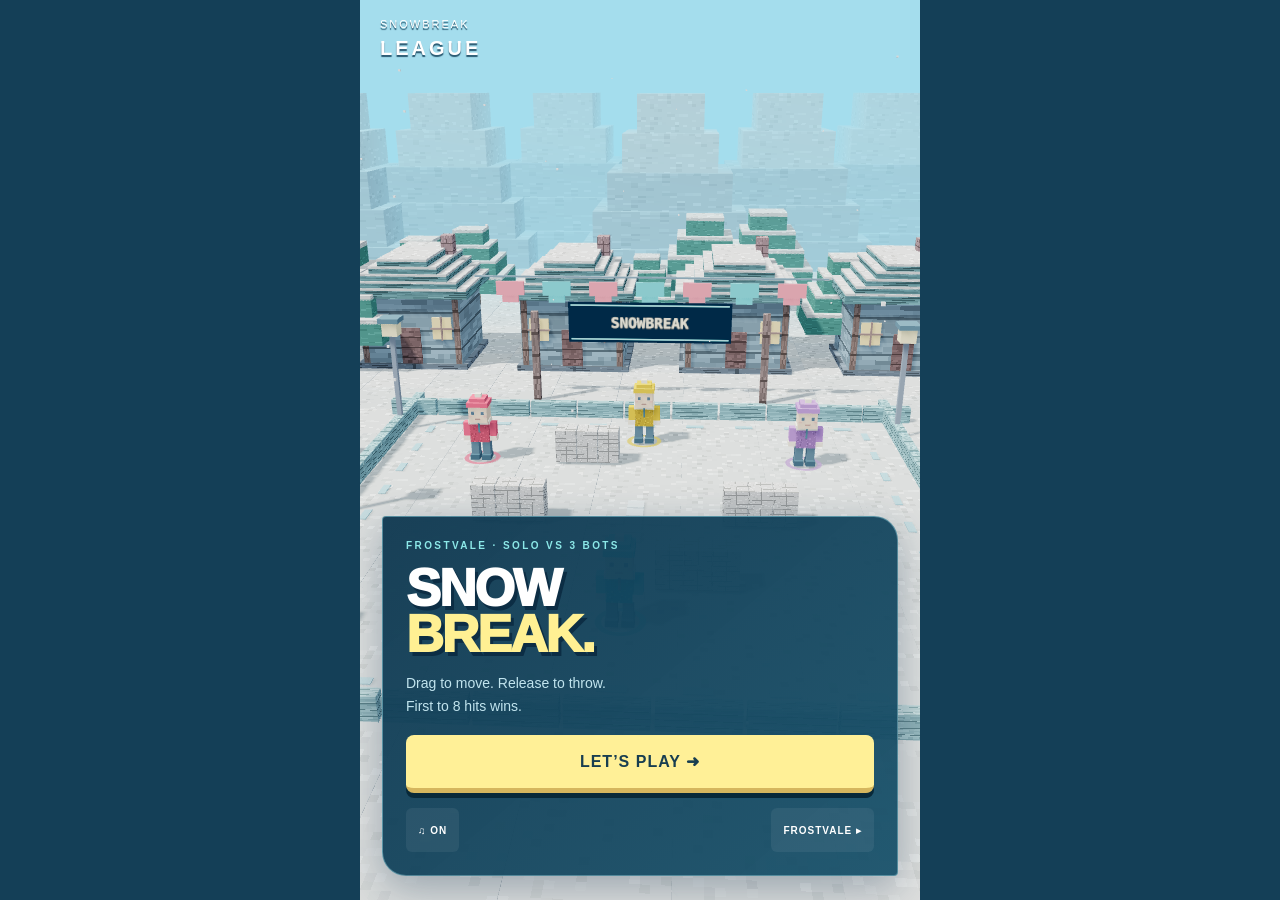
==== commit 172d6cc6: "Publish SNOWBREAK LEAGUE: three voxel snowball arenas" ====
--- a/index.html
+++ b/index.html
@@ -80,7 +80,7 @@
 function showToast(t){$('toast').textContent=t;toastTime=1.15;$('toast').style.opacity=1;}
 function panel(){let visible=paused||s.phase!=='play';$('panel').hidden=!visible;$('hud').hidden=s.phase==='ready';$('charge').hidden=visible;$('arena').hidden=paused;$('pause').hidden=s.phase==='ready';rewards();if(!visible)return;if(paused){$('eyebrow').textContent='TAKE A BREATHER';$('heading').innerHTML='TIME<br><em>OUT.</em>';$('description').textContent='Your match is saved. Ready when you are.';$('go').textContent='RESUME ➜';$('medals').textContent='';}else if(s.phase==='result'){let r=result(s);$('eyebrow').textContent=arenas[s.level].name.toUpperCase();$('heading').innerHTML=r.win?'CUP<br><em>WON!</em>':'NICE<br><em>THROWS!</em>';$('description').textContent=`${r.score} hits · ${r.rank===1?'1st':r.rank===2?'2nd':r.rank===3?'3rd':'4th'} place. ${r.win&&s.level<2?'New arena unlocked!':'One more snowball fight?'}`;$('medals').textContent='★'.repeat(r.stars)+'☆'.repeat(3-r.stars);$('go').textContent=r.win&&s.level<2?'NEXT ARENA ➜':'PLAY AGAIN ➜';}else{$('eyebrow').textContent=arenas[s.level].name.toUpperCase()+' · SOLO VS 3 BOTS';$('heading').innerHTML='SNOW<br><em>BREAK.</em>';$('description').innerHTML=`Drag to move. Release to throw.<br>First to ${arenas[s.level].goal} hits wins.`;$('medals').textContent=p.best[s.level]?'★'.repeat(p.best[s.level]):'';$('go').textContent='LET’S PLAY ➜';}$('arena').textContent=arenas[s.level].name.toUpperCase()+' ▸';}
 function release(cancel=false){if(pointer!==null){pointer=null;$('stick').hidden=true;input.x=input.z=0;input.hold=false;if(!cancel&&!paused){host.start();shoot(s);}}}
-function pause(){if(s.phase!=='play'||countdown)return;release(true);paused=true;save();panel();}
+function pause(){if(s.phase!=='play'||countdown>0)return;release(true);paused=true;save();panel();}
 $('go').onclick=()=>{audio.init();if(paused){paused=false;host.start();panel();return;}if(s.phase==='result'){let r=result(s);s=makeRound(r.win&&s.level<2?s.level+1:s.level);}countdown=2.5;$('panel').hidden=true;$('pause').hidden=true;showToast('READY');};
 $('pause').onclick=pause;$('sound').onclick=()=>{audio.init();muted=!muted;$('sound').textContent=muted?'♫ OFF':'♫ ON';};$('arena').onclick=()=>{let unlocked=p.best[1]>=2?3:p.best[0]>=2?2:1;if(unlocked===1){showToast('WIN TO UNLOCK');return;}s=makeRound((s.level+1)%unlocked);save();panel();};
 $('scene').addEventListener('pointerdown',e=>{if(s.phase!=='play'||paused||pointer!==null)return;audio.init();host.start();pointer=e.pointerId;origin={x:e.clientX,y:e.clientY};input.hold=true;e.target.setPointerCapture(e.pointerId);let r=$('game').getBoundingClientRect();$('stick').style.left=e.clientX-r.left-47+'px';$('stick').style.top=e.clientY-r.top-47+'px';$('stick').hidden=false;});
@@ -88,5 +88,5 @@
 let keys=new Set();window.addEventListener('keydown',e=>{if(['ArrowLeft','ArrowRight','ArrowUp','ArrowDown',' '].includes(e.key))e.preventDefault();if(e.key==='Escape'){pause();return;}if(s.phase!=='play'||paused)return;keys.add(e.key.toLowerCase());input.x=(keys.has('d')||keys.has('arrowright')?1:0)-(keys.has('a')||keys.has('arrowleft')?1:0);input.z=(keys.has('s')||keys.has('arrowdown')?1:0)-(keys.has('w')||keys.has('arrowup')?1:0);if(e.key===' '){audio.init();input.hold=true;}});window.addEventListener('keyup',e=>{keys.delete(e.key.toLowerCase());input.x=(keys.has('d')||keys.has('arrowright')?1:0)-(keys.has('a')||keys.has('arrowleft')?1:0);input.z=(keys.has('s')||keys.has('arrowdown')?1:0)-(keys.has('w')||keys.has('arrowup')?1:0);if(e.key===' '){input.hold=false;if(!paused)shoot(s);}});
 document.addEventListener('visibilitychange',()=>{if(document.hidden){keys.clear();pause();input={x:0,z:0,hold:false};}});window.addEventListener('pagehide',()=>{save();host.stop();});window.addEventListener('pageshow',e=>{if(e.persisted)location.reload();});
 try{view=new SnowView($('scene'));}catch(e){$('heading').textContent='WEBGL NEEDED';$('description').textContent='Please open in a WebGL-enabled browser.';$('go').hidden=true;throw e;}
-host.poll();panel();let last=performance.now();function frame(now){let dt=Math.min(.04,(now-last)/1000);last=now;if(countdown>0){let old=Math.ceil(countdown);countdown-=dt;if(Math.ceil(countdown)!==old)showToast(countdown<=0?'GO!':String(Math.ceil(countdown)));if(countdown<=0){start(s);host.start();save();panel();}}if(!paused&&countdown<=0){let phase=s.phase;update(s,dt,input);for(let e of s.events){view.burst(e);audio.fx(e.type);if(e.type==='hit'){if(e.owner===0){showToast('SNOW SHOT! +1');navigator.vibrate?.(18);}else if(e.id===0)showToast('HIT! KEEP MOVING');}if(e.type==='power'&&e.id===0)showToast('TRIPLE SHOT!');}s.events=[];if(phase==='play'&&s.phase==='result'){settle(s,p);host.end();release(true);save();panel();if(result(s).win)for(let i=0;i<7;i++)view.burst({type:'power',x:(i-3)*1.8,z:0});}}view.render(s,dt,now/1000,p);audio.tick();$('score').textContent=s.players[0].hits;$('goal').textContent=arenas[s.level].goal;$('clock').textContent=Math.max(0,Math.ceil(arenas[s.level].seconds-s.t));$('rivals').textContent=s.players.slice(1).map(a=>a.hits).join(' · ');$('fill').style.width=s.players[0].charge*100+'%';$('hint').textContent=input.hold?(s.players[0].charge>.75?'POWER PACKED · RELEASE!':'PACKING SNOW…'):s.players[0].power?'TRIPLE SHOT · TAP TO THROW':s.players[0].cool>.05?'PACKING NEXT SNOWBALL…':'DRAG TO MOVE · RELEASE TO THROW';toastTime-=dt;if(toastTime<=0)$('toast').style.opacity=0;saveTime+=dt;if(saveTime>2&&s.phase==='play'&&!paused){saveTime=0;save();}requestAnimationFrame(frame);}requestAnimationFrame(frame);
+host.poll();panel();let last=performance.now();function frame(now){let dt=Math.min(.04,(now-last)/1000);last=now;if(countdown>0){let old=Math.ceil(countdown);countdown-=dt;if(Math.ceil(countdown)!==old)showToast(countdown<=0?'GO!':String(Math.ceil(countdown)));if(countdown<=0){countdown=0;start(s);host.start();save();panel();}}if(!paused&&countdown<=0){let phase=s.phase;update(s,dt,input);for(let e of s.events){view.burst(e);audio.fx(e.type);if(e.type==='hit'){if(e.owner===0){showToast('SNOW SHOT! +1');navigator.vibrate?.(18);}else if(e.id===0)showToast('HIT! KEEP MOVING');}if(e.type==='power'&&e.id===0)showToast('TRIPLE SHOT!');}s.events=[];if(phase==='play'&&s.phase==='result'){settle(s,p);host.end();release(true);save();panel();if(result(s).win)for(let i=0;i<7;i++)view.burst({type:'power',x:(i-3)*1.8,z:0});}}view.render(s,dt,now/1000,p);audio.tick();$('score').textContent=s.players[0].hits;$('goal').textContent=arenas[s.level].goal;$('clock').textContent=Math.max(0,Math.ceil(arenas[s.level].seconds-s.t));$('rivals').textContent=s.players.slice(1).map(a=>a.hits).join(' · ');$('fill').style.width=s.players[0].charge*100+'%';$('hint').textContent=input.hold?(s.players[0].charge>.75?'POWER PACKED · RELEASE!':'PACKING SNOW…'):s.players[0].power?'TRIPLE SHOT · TAP TO THROW':s.players[0].cool>.05?'PACKING NEXT SNOWBALL…':'DRAG TO MOVE · RELEASE TO THROW';toastTime-=dt;if(toastTime<=0)$('toast').style.opacity=0;saveTime+=dt;if(saveTime>2&&s.phase==='play'&&!paused){saveTime=0;save();}requestAnimationFrame(frame);}requestAnimationFrame(frame);
 })();</script></body></html>
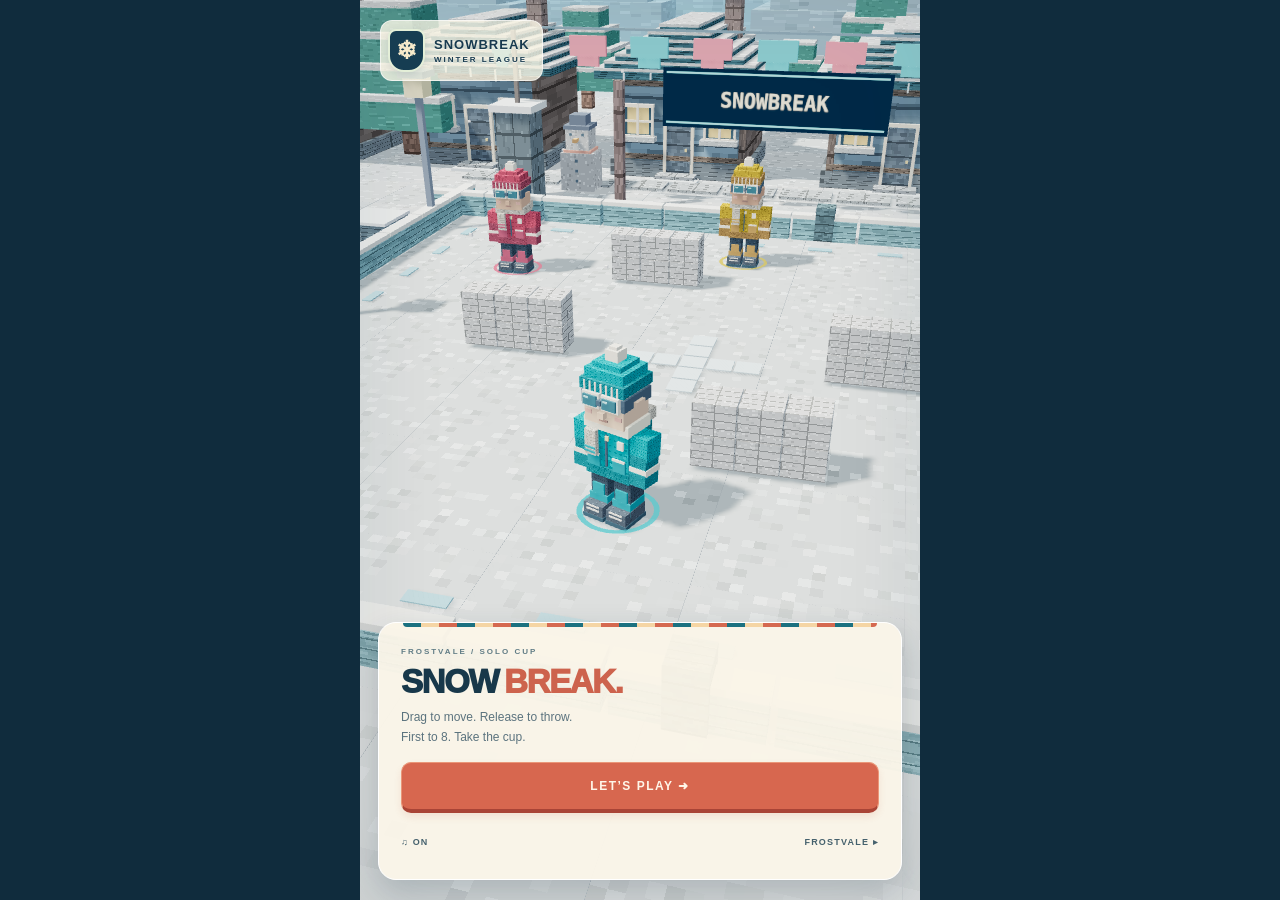
==== commit f543146d: "Publish SNOWBREAK LEAGUE: three voxel snowball arenas" ====
--- a/index.html
+++ b/index.html
@@ -1,5 +1,5 @@
-<!doctype html><html lang="en"><head><meta charset="utf-8"><meta name="viewport" content="width=device-width,initial-scale=1,maximum-scale=1,viewport-fit=cover"><meta name="theme-color" content="#143f57"><title>Snowbreak League</title><style>*{box-sizing:border-box;-webkit-tap-highlight-color:transparent}html,body{margin:0;width:100%;height:100%;overflow:hidden;background:#143f57;color:#fff;font-family:Arial,sans-serif;touch-action:none;user-select:none}button{font:inherit;border:0;cursor:pointer;color:inherit;touch-action:manipulation}button:focus-visible{outline:3px solid #ffe888}#game{position:relative;width:100%;max-width:560px;height:100dvh;margin:auto;overflow:hidden;background:#9edbeb}#scene{width:100%;height:100%;display:block}header{position:absolute;top:max(16px,env(safe-area-inset-top));left:20px;right:20px;display:flex;align-items:center;justify-content:space-between}.badge{font-size:11px;letter-spacing:2px;line-height:1.5;text-shadow:0 2px 1px #285870}.badge b{display:block;font-size:20px;letter-spacing:3px}#pause{width:44px;height:44px;background:#173e5ec9;border:2px solid #ffffff40;border-radius:12px;font-weight:bold}#hud{position:absolute;top:82px;left:18px;right:18px;display:flex;gap:8px;align-items:stretch}#hud[hidden]{display:none}.score,.clock,.rival{background:#153d58e8;padding:8px 12px;border:1px solid #c0fbff66;box-shadow:0 4px 0 #102e4950;border-radius:8px}small{display:block;font-size:9px;letter-spacing:1.5px;opacity:.75}.score>b{font-size:29px;color:#fff19c}.score span{font-size:14px;opacity:.7}.score i{font-style:normal}.clock{margin-left:auto;text-align:center}.clock b{font-size:24px}.rival{position:absolute;right:0;top:68px;font-size:14px;background:#ee5c72e0;letter-spacing:2px}#panel{position:absolute;bottom:max(24px,env(safe-area-inset-bottom));left:22px;right:22px;padding:23px;border-radius:4px 24px 4px 24px;background:linear-gradient(140deg,#103951f5,#18516af2);border:1px solid #b3f8ff60;box-shadow:0 12px 40px #0f304e55}#panel[hidden]{display:none}.eyebrow{font-size:10px;letter-spacing:2.4px;color:#8ce8e8;font-weight:bold}h1{font-size:52px;letter-spacing:-2px;line-height:.9;margin:14px 0;text-shadow:3px 4px 0 #0c2d44;font-weight:950}h1 em{font-style:normal;color:#fff093}p{font-size:14px;line-height:1.6;color:#c1e4ee;margin:12px 0 18px}.primary{width:100%;background:#fff097;color:#183e50;border-bottom:5px solid #d5b65e;padding:17px;border-radius:8px;font-weight:900;letter-spacing:1px;min-height:56px;box-shadow:0 5px 0 #082939}.primary:active{transform:translateY(3px);border-bottom-width:2px}.primary span{float:right}.row{display:flex;justify-content:space-between;margin-top:15px;gap:10px}.row button{background:#ffffff10;padding:10px 12px;min-height:44px;border-radius:6px;font-size:10px;letter-spacing:1px;font-weight:bold}#medals{color:#fff090;letter-spacing:8px;font-size:24px;margin-bottom:12px}#charge{position:absolute;bottom:max(34px,env(safe-area-inset-bottom));left:25%;width:50%;height:8px;border-radius:8px;background:#153e5966;border:1px solid #ffffff88;pointer-events:none}#fill{height:100%;width:0;background:#fff599;border-radius:8px}#hint{position:absolute;bottom:18px;left:-45%;width:190%;font-size:10px;letter-spacing:1px;color:white;text-align:center;text-shadow:0 2px 4px #0c3449;font-weight:bold}#toast{position:absolute;top:29%;left:10%;right:10%;text-align:center;font-size:30px;font-style:italic;font-weight:950;color:#fff5a8;text-shadow:3px 3px 0 #174962;pointer-events:none;transition:opacity .15s}#stick{position:absolute;width:94px;height:94px;border:2px solid #fff8;border-radius:50%;background:#23547422;pointer-events:none}#stick i{display:block;position:absolute;top:29px;left:29px;width:32px;height:32px;border-radius:50%;background:#fff9;border:2px solid white}.micro{font-size:10px;margin-bottom:0;line-height:1.4;color:#b7d8df}#rotate{display:none}@media(min-aspect-ratio:1/1)and(max-height:600px){#rotate{display:grid;position:absolute;inset:0;place-items:center;background:#153f59f7;color:#fff4ae;font-weight:bold}}@media(max-height:690px){h1{font-size:38px}#panel{padding:16px;bottom:15px}p{margin:9px 0}.eyebrow{font-size:9px}header{top:10px}}
-</style></head><body><main id="game"><canvas id="scene" aria-label="Snowball arena"></canvas><header><div class="badge">SNOWBREAK <b>LEAGUE</b></div><button id="pause" aria-label="Pause">Ⅱ</button></header><div id="hud" hidden><div class="score"><small>YOU</small><b id="score">0</b><span>/ <i id="goal">8</i></span></div><div class="clock"><b id="clock">75</b><small>SECONDS</small></div><div class="rival"><small>RIVALS</small><b id="rivals">0 · 0 · 0</b></div></div><div id="toast" aria-live="polite"></div><div id="charge" hidden><div id="fill"></div><span id="hint">DRAG TO MOVE · RELEASE TO THROW</span></div><div id="stick" hidden><i></i></div><section id="panel"><div class="eyebrow" id="eyebrow">THE FROSTVALE OPEN</div><h1 id="heading">SNOW<br><em>BREAK.</em></h1><p id="description">Move. Pack. Throw.<br>First to 8 hits takes the cup.</p><div id="medals"></div><button id="go" class="primary">LET'S PLAY <span>➜</span></button><div class="row"><button id="sound" aria-label="Toggle music">♫ ON</button><button id="arena">FROSTVALE ▸</button></div><p class="micro" id="reward" hidden></p></section><div id="rotate">Please turn your phone upright.</div></main><script>/**
+<!doctype html><html lang="en"><head><meta charset="utf-8"><meta name="viewport" content="width=device-width,initial-scale=1,maximum-scale=1,viewport-fit=cover"><meta name="theme-color" content="#143f57"><title>Snowbreak League</title><style>*{box-sizing:border-box;-webkit-tap-highlight-color:transparent}html,body{margin:0;width:100%;height:100%;overflow:hidden;background:#102c3d;color:#17384b;font-family:Arial,Helvetica,sans-serif;touch-action:none;user-select:none}button{font:inherit;border:0;cursor:pointer;color:inherit;touch-action:manipulation}button:focus-visible{outline:3px solid #ef9863;outline-offset:3px}[hidden]{display:none!important}#game{position:relative;width:100%;max-width:560px;height:100dvh;margin:auto;overflow:hidden;background:#a1d2de}#scene{width:100%;height:100%;display:block}#game:after{content:'';position:absolute;inset:0;pointer-events:none;box-shadow:inset 0 0 95px #18374b18}header{position:absolute;top:max(18px,env(safe-area-inset-top));left:20px;right:20px;display:flex;align-items:center;justify-content:space-between;z-index:2}.badge{display:flex;align-items:center;gap:9px;font-size:13px;font-weight:900;letter-spacing:1px;color:#183a4f;line-height:1.5;text-shadow:0 1px #fff8}.badge b{display:block;font-size:8px;letter-spacing:2px;font-weight:700}.crest{display:grid;place-items:center;width:37px;height:43px;background:#163d52;color:#f6eacb;border:2px solid #e4efd8;border-radius:8px 8px 16px 16px;font-size:25px;text-shadow:none;box-shadow:0 3px 8px #183b4f22}#pause{width:44px;height:44px;background:#fcf8eae8;border:1px solid #fff;border-bottom:3px solid #b8cdd1;border-radius:12px;font-weight:900;box-shadow:0 4px 12px #17384b15;color:#193d51}#hud{position:absolute;top:82px;left:20px;right:20px;display:grid;grid-template-columns:1fr 64px 1fr;gap:1px;background:#16384fef;border:1px solid #e5f4eaa0;border-radius:14px;box-shadow:0 5px 15px #153e5325;overflow:hidden;color:#fff8e9;z-index:2}.score,.clock,.rival{padding:10px 12px;min-height:61px;position:relative}.score{background:#0d7181}.score:after{content:'';position:absolute;bottom:0;left:0;right:0;height:3px;background:#77d6cc}small{display:block;font-size:8px;letter-spacing:1.8px;opacity:.72;margin-bottom:3px;font-weight:700}.score>b{font-size:25px;font-weight:900;line-height:1}.score span{font-size:12px;margin-left:5px;color:#a7d4dc}.score i{font-style:normal}.clock{text-align:center;border-left:1px solid #ffffff14;border-right:1px solid #ffffff14;padding:10px 5px}.clock b{font-size:23px;letter-spacing:-1px;line-height:1.15}.clock small{font-size:6px;letter-spacing:1px;margin-top:4px}.rival{text-align:right}.rival b{font-size:17px;letter-spacing:2px;color:#f2baa5}.rival small{font-size:7px}#panel{position:absolute;bottom:max(20px,env(safe-area-inset-bottom));left:18px;right:18px;padding:21px 22px 15px;border-radius:18px;background:#faf5e9f5;border:1px solid #fff;box-shadow:0 14px 32px #16364938;z-index:3}#panel:before{content:'';position:absolute;top:0;left:24px;right:24px;height:4px;background:repeating-linear-gradient(90deg,#1b7180 0 18px,#f5d5a4 18px 36px,#d56950 36px 54px);border-radius:0 0 4px 4px}.eyebrow{font-size:8px;letter-spacing:2px;color:#617d86;font-weight:800;margin-top:3px}h1{font-size:33px;letter-spacing:-1.4px;line-height:1.1;margin:8px 0;color:#18384a;font-weight:950}h1 br{display:none}h1 em{font-style:normal;color:#cd634d;margin-left:6px}p{font-size:12px;line-height:1.65;color:#5b737e;margin:7px 0 14px}.primary{width:100%;background:#d7674f;color:#fff6e9;border:1px solid #ea9678;border-bottom:4px solid #a94436;padding:14px 16px;border-radius:10px;font-size:12px;font-weight:900;letter-spacing:1.5px;min-height:51px;box-shadow:0 4px 7px #c15f4320}.primary:active{transform:translateY(2px);border-bottom-width:2px}.primary span{float:right}.row{display:flex;align-items:center;justify-content:space-between;margin-top:7px;gap:8px}.row button{background:transparent;min-height:44px;padding:8px 0;font-size:9px;letter-spacing:1.2px;font-weight:800;color:#45616d}#arena{max-width:72%;text-align:right}#medals{color:#d69b3c;letter-spacing:7px;font-size:21px;margin:3px 0 10px}#medals:empty{display:none}#charge{position:absolute;bottom:max(34px,env(safe-area-inset-bottom));left:30%;width:40%;height:7px;border-radius:8px;background:#163b5460;border:1px solid #ffffffbb;pointer-events:none;z-index:2}#fill{height:100%;width:0;background:#ee9877;border-radius:8px;box-shadow:0 0 10px #e9b58988}#hint{position:absolute;bottom:15px;left:-63%;width:226%;font-size:9px;letter-spacing:1.3px;color:#173a4f;text-align:center;font-weight:800;text-shadow:0 1px 3px #fff}#toast{position:absolute;top:26%;left:9%;right:9%;text-align:center;font-size:23px;letter-spacing:-.5px;font-weight:950;color:#fff5d6;text-shadow:0 2px 0 #124258,1px 0 #124258,-1px 0 #124258,0 4px 14px #173a4f80;pointer-events:none;transition:opacity .15s;z-index:2}#stick{position:absolute;width:94px;height:94px;border:2px solid #fff9;border-radius:50%;background:#23547422;pointer-events:none}#stick i{display:block;position:absolute;top:29px;left:29px;width:32px;height:32px;border-radius:50%;background:#fff9;border:2px solid white}.micro{font-size:9px;line-height:1.5;margin:3px 0;color:#68808b}#rotate{display:none}#game[data-phase=result] #panel{border-top:4px solid #d7b35d}#game[data-phase=ready] .badge{background:#fbf7e6cc;padding:8px 12px 8px 7px;border:1px solid #fff9;border-radius:12px}#game[data-phase=ready] header{top:20px}@media(min-aspect-ratio:1/1)and(max-height:600px){#rotate{display:grid;position:absolute;inset:0;place-items:center;background:#153f59f7;color:#fff4ae;font-weight:bold;z-index:10}}@media(max-height:690px){#panel{padding:15px 18px 8px;bottom:13px}h1{font-size:27px}p{margin:5px 0 9px;font-size:11px}.row{margin-top:3px}.eyebrow{font-size:7px}header{top:10px}.primary{padding:12px;min-height:48px}#hud{top:72px}}
+</style></head><body><audio id="bgm" src="[data-uri]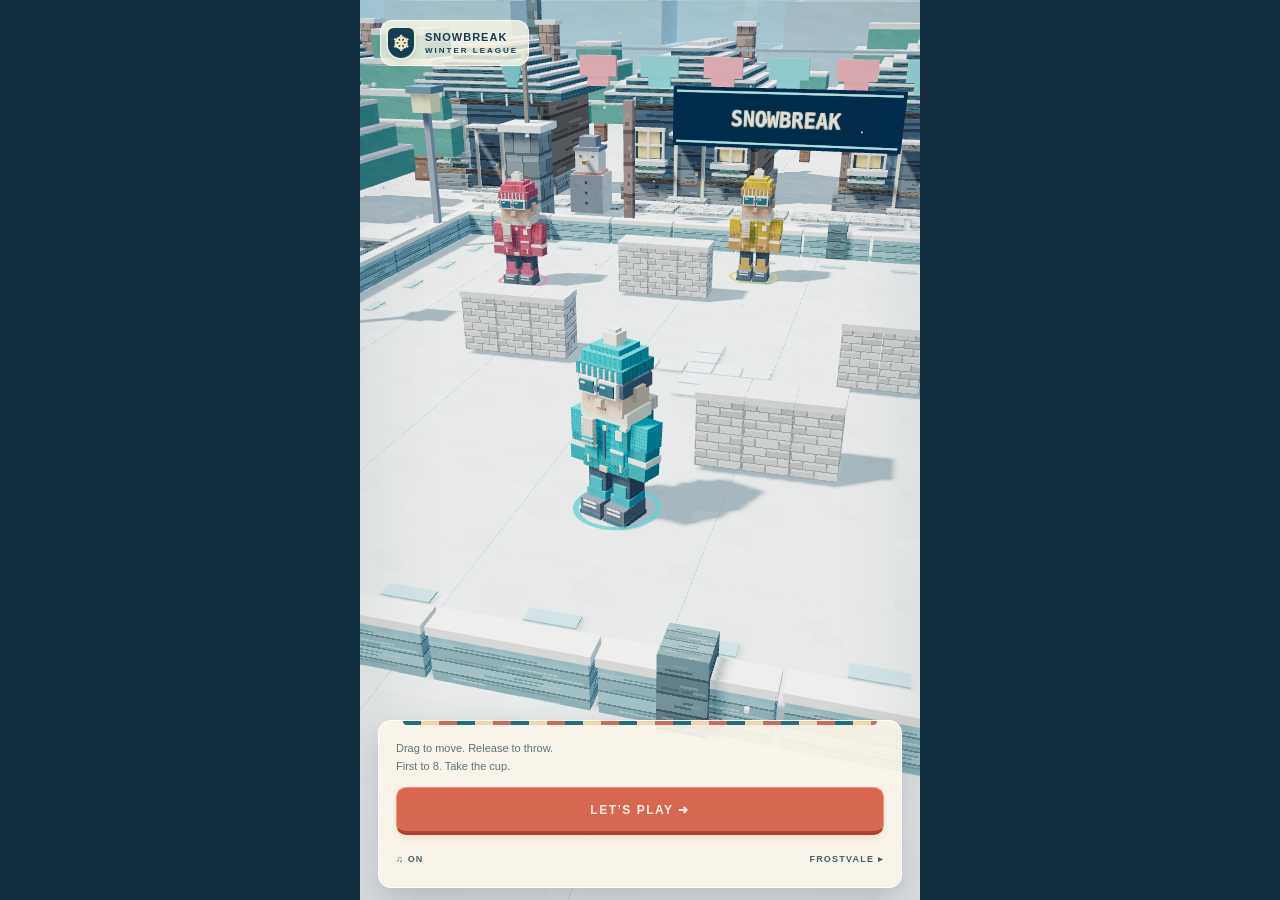
==== commit e5feb19e: "Publish SNOWBREAK LEAGUE: three voxel snowball arenas" ====
--- a/index.html
+++ b/index.html
@@ -1,4 +1,6 @@
 <!doctype html><html lang="en"><head><meta charset="utf-8"><meta name="viewport" content="width=device-width,initial-scale=1,maximum-scale=1,viewport-fit=cover"><meta name="theme-color" content="#143f57"><title>Snowbreak League</title><style>*{box-sizing:border-box;-webkit-tap-highlight-color:transparent}html,body{margin:0;width:100%;height:100%;overflow:hidden;background:#102c3d;color:#17384b;font-family:Arial,Helvetica,sans-serif;touch-action:none;user-select:none}button{font:inherit;border:0;cursor:pointer;color:inherit;touch-action:manipulation}button:focus-visible{outline:3px solid #ef9863;outline-offset:3px}[hidden]{display:none!important}#game{position:relative;width:100%;max-width:560px;height:100dvh;margin:auto;overflow:hidden;background:#a1d2de}#scene{width:100%;height:100%;display:block}#game:after{content:'';position:absolute;inset:0;pointer-events:none;box-shadow:inset 0 0 95px #18374b18}header{position:absolute;top:max(18px,env(safe-area-inset-top));left:20px;right:20px;display:flex;align-items:center;justify-content:space-between;z-index:2}.badge{display:flex;align-items:center;gap:9px;font-size:13px;font-weight:900;letter-spacing:1px;color:#183a4f;line-height:1.5;text-shadow:0 1px #fff8}.badge b{display:block;font-size:8px;letter-spacing:2px;font-weight:700}.crest{display:grid;place-items:center;width:37px;height:43px;background:#163d52;color:#f6eacb;border:2px solid #e4efd8;border-radius:8px 8px 16px 16px;font-size:25px;text-shadow:none;box-shadow:0 3px 8px #183b4f22}#pause{width:44px;height:44px;background:#fcf8eae8;border:1px solid #fff;border-bottom:3px solid #b8cdd1;border-radius:12px;font-weight:900;box-shadow:0 4px 12px #17384b15;color:#193d51}#hud{position:absolute;top:82px;left:20px;right:20px;display:grid;grid-template-columns:1fr 64px 1fr;gap:1px;background:#16384fef;border:1px solid #e5f4eaa0;border-radius:14px;box-shadow:0 5px 15px #153e5325;overflow:hidden;color:#fff8e9;z-index:2}.score,.clock,.rival{padding:10px 12px;min-height:61px;position:relative}.score{background:#0d7181}.score:after{content:'';position:absolute;bottom:0;left:0;right:0;height:3px;background:#77d6cc}small{display:block;font-size:8px;letter-spacing:1.8px;opacity:.72;margin-bottom:3px;font-weight:700}.score>b{font-size:25px;font-weight:900;line-height:1}.score span{font-size:12px;margin-left:5px;color:#a7d4dc}.score i{font-style:normal}.clock{text-align:center;border-left:1px solid #ffffff14;border-right:1px solid #ffffff14;padding:10px 5px}.clock b{font-size:23px;letter-spacing:-1px;line-height:1.15}.clock small{font-size:6px;letter-spacing:1px;margin-top:4px}.rival{text-align:right}.rival b{font-size:17px;letter-spacing:2px;color:#f2baa5}.rival small{font-size:7px}#panel{position:absolute;bottom:max(20px,env(safe-area-inset-bottom));left:18px;right:18px;padding:21px 22px 15px;border-radius:18px;background:#faf5e9f5;border:1px solid #fff;box-shadow:0 14px 32px #16364938;z-index:3}#panel:before{content:'';position:absolute;top:0;left:24px;right:24px;height:4px;background:repeating-linear-gradient(90deg,#1b7180 0 18px,#f5d5a4 18px 36px,#d56950 36px 54px);border-radius:0 0 4px 4px}.eyebrow{font-size:8px;letter-spacing:2px;color:#617d86;font-weight:800;margin-top:3px}h1{font-size:33px;letter-spacing:-1.4px;line-height:1.1;margin:8px 0;color:#18384a;font-weight:950}h1 br{display:none}h1 em{font-style:normal;color:#cd634d;margin-left:6px}p{font-size:12px;line-height:1.65;color:#5b737e;margin:7px 0 14px}.primary{width:100%;background:#d7674f;color:#fff6e9;border:1px solid #ea9678;border-bottom:4px solid #a94436;padding:14px 16px;border-radius:10px;font-size:12px;font-weight:900;letter-spacing:1.5px;min-height:51px;box-shadow:0 4px 7px #c15f4320}.primary:active{transform:translateY(2px);border-bottom-width:2px}.primary span{float:right}.row{display:flex;align-items:center;justify-content:space-between;margin-top:7px;gap:8px}.row button{background:transparent;min-height:44px;padding:8px 0;font-size:9px;letter-spacing:1.2px;font-weight:800;color:#45616d}#arena{max-width:72%;text-align:right}#medals{color:#d69b3c;letter-spacing:7px;font-size:21px;margin:3px 0 10px}#medals:empty{display:none}#charge{position:absolute;bottom:max(34px,env(safe-area-inset-bottom));left:30%;width:40%;height:7px;border-radius:8px;background:#163b5460;border:1px solid #ffffffbb;pointer-events:none;z-index:2}#fill{height:100%;width:0;background:#ee9877;border-radius:8px;box-shadow:0 0 10px #e9b58988}#hint{position:absolute;bottom:15px;left:-63%;width:226%;font-size:9px;letter-spacing:1.3px;color:#173a4f;text-align:center;font-weight:800;text-shadow:0 1px 3px #fff}#toast{position:absolute;top:26%;left:9%;right:9%;text-align:center;font-size:23px;letter-spacing:-.5px;font-weight:950;color:#fff5d6;text-shadow:0 2px 0 #124258,1px 0 #124258,-1px 0 #124258,0 4px 14px #173a4f80;pointer-events:none;transition:opacity .15s;z-index:2}#stick{position:absolute;width:94px;height:94px;border:2px solid #fff9;border-radius:50%;background:#23547422;pointer-events:none}#stick i{display:block;position:absolute;top:29px;left:29px;width:32px;height:32px;border-radius:50%;background:#fff9;border:2px solid white}.micro{font-size:9px;line-height:1.5;margin:3px 0;color:#68808b}#rotate{display:none}#game[data-phase=result] #panel{border-top:4px solid #d7b35d}#game[data-phase=ready] .badge{background:#fbf7e6cc;padding:8px 12px 8px 7px;border:1px solid #fff9;border-radius:12px}#game[data-phase=ready] header{top:20px}@media(min-aspect-ratio:1/1)and(max-height:600px){#rotate{display:grid;position:absolute;inset:0;place-items:center;background:#153f59f7;color:#fff4ae;font-weight:bold;z-index:10}}@media(max-height:690px){#panel{padding:15px 18px 8px;bottom:13px}h1{font-size:27px}p{margin:5px 0 9px;font-size:11px}.row{margin-top:3px}.eyebrow{font-size:7px}header{top:10px}.primary{padding:12px;min-height:48px}#hud{top:72px}}
+/* Compact tournament overlay: leave the world visible. */
+#panel{padding:13px 17px 6px;bottom:max(12px,env(safe-area-inset-bottom));border-radius:13px;background:#faf5e9ed}#panel h1{font-size:26px;margin:6px 0}#panel .primary{min-height:48px;padding:12px 15px}#panel p{margin:5px 0 9px;font-size:11px}#panel .row{margin-top:2px}#panel .eyebrow{font-size:7px}#panel #medals{font-size:16px;margin:0 0 7px}#game[data-phase=ready] #heading,#game[data-phase=ready] #eyebrow{display:none}#game[data-phase=ready] #medals{position:absolute;right:17px;top:12px;font-size:13px;letter-spacing:3px}#game[data-phase=ready] #description{padding-right:46px;margin:5px 0 12px}#game[data-phase=play] .badge,#game[data-phase=paused] .badge,#game[data-phase=result] .badge{display:none}#game:not([data-phase=ready]) header{justify-content:flex-end;top:max(15px,env(safe-area-inset-top));right:14px}#hud{top:max(15px,env(safe-area-inset-top));left:14px;right:67px;border-radius:11px;grid-template-columns:1fr 48px 1fr}.score,.clock,.rival{min-height:46px;padding:7px 9px}.score>b{font-size:20px}.score span{font-size:10px}.clock b{font-size:20px}.clock small{display:none}.rival b{font-size:14px;letter-spacing:1px}#hud small{font-size:6px;margin-bottom:3px}#pause{height:46px;width:44px}#charge{bottom:max(23px,env(safe-area-inset-bottom));height:5px}#hint{font-size:8px;bottom:11px}#toast{top:18%;font-size:20px}#game[data-phase=ready] .badge{padding:5px 10px 5px 5px}.badge{font-size:11px}.crest{width:30px;height:34px;font-size:21px}
 </style></head><body><audio id="bgm" src="[data-uri]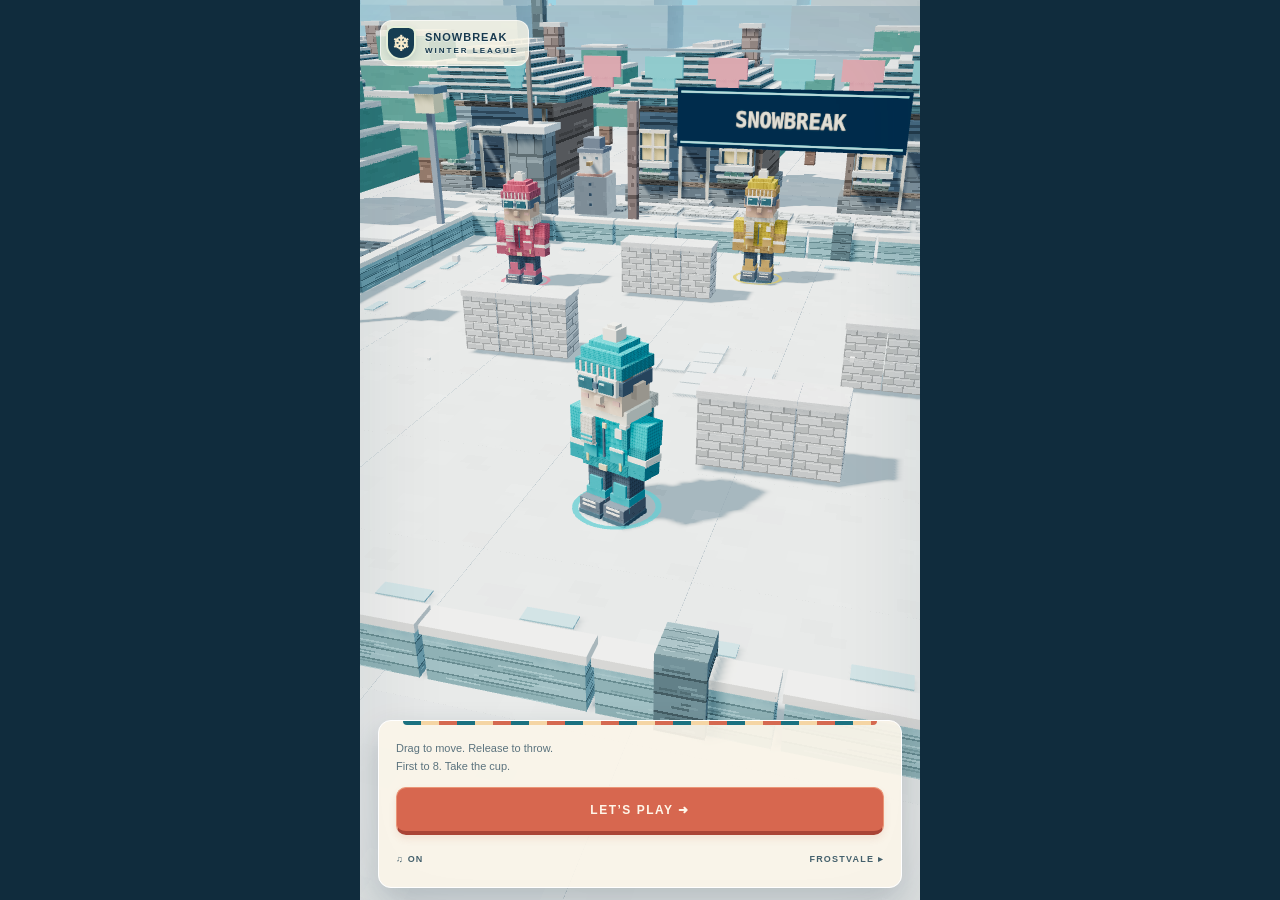
==== commit 7ff7965a: "Publish SNOWBREAK LEAGUE: three voxel snowball arenas" ====
--- a/index.html
+++ b/index.html
@@ -1,7 +1,8 @@
 <!doctype html><html lang="en"><head><meta charset="utf-8"><meta name="viewport" content="width=device-width,initial-scale=1,maximum-scale=1,viewport-fit=cover"><meta name="theme-color" content="#143f57"><title>Snowbreak League</title><style>*{box-sizing:border-box;-webkit-tap-highlight-color:transparent}html,body{margin:0;width:100%;height:100%;overflow:hidden;background:#102c3d;color:#17384b;font-family:Arial,Helvetica,sans-serif;touch-action:none;user-select:none}button{font:inherit;border:0;cursor:pointer;color:inherit;touch-action:manipulation}button:focus-visible{outline:3px solid #ef9863;outline-offset:3px}[hidden]{display:none!important}#game{position:relative;width:100%;max-width:560px;height:100dvh;margin:auto;overflow:hidden;background:#a1d2de}#scene{width:100%;height:100%;display:block}#game:after{content:'';position:absolute;inset:0;pointer-events:none;box-shadow:inset 0 0 95px #18374b18}header{position:absolute;top:max(18px,env(safe-area-inset-top));left:20px;right:20px;display:flex;align-items:center;justify-content:space-between;z-index:2}.badge{display:flex;align-items:center;gap:9px;font-size:13px;font-weight:900;letter-spacing:1px;color:#183a4f;line-height:1.5;text-shadow:0 1px #fff8}.badge b{display:block;font-size:8px;letter-spacing:2px;font-weight:700}.crest{display:grid;place-items:center;width:37px;height:43px;background:#163d52;color:#f6eacb;border:2px solid #e4efd8;border-radius:8px 8px 16px 16px;font-size:25px;text-shadow:none;box-shadow:0 3px 8px #183b4f22}#pause{width:44px;height:44px;background:#fcf8eae8;border:1px solid #fff;border-bottom:3px solid #b8cdd1;border-radius:12px;font-weight:900;box-shadow:0 4px 12px #17384b15;color:#193d51}#hud{position:absolute;top:82px;left:20px;right:20px;display:grid;grid-template-columns:1fr 64px 1fr;gap:1px;background:#16384fef;border:1px solid #e5f4eaa0;border-radius:14px;box-shadow:0 5px 15px #153e5325;overflow:hidden;color:#fff8e9;z-index:2}.score,.clock,.rival{padding:10px 12px;min-height:61px;position:relative}.score{background:#0d7181}.score:after{content:'';position:absolute;bottom:0;left:0;right:0;height:3px;background:#77d6cc}small{display:block;font-size:8px;letter-spacing:1.8px;opacity:.72;margin-bottom:3px;font-weight:700}.score>b{font-size:25px;font-weight:900;line-height:1}.score span{font-size:12px;margin-left:5px;color:#a7d4dc}.score i{font-style:normal}.clock{text-align:center;border-left:1px solid #ffffff14;border-right:1px solid #ffffff14;padding:10px 5px}.clock b{font-size:23px;letter-spacing:-1px;line-height:1.15}.clock small{font-size:6px;letter-spacing:1px;margin-top:4px}.rival{text-align:right}.rival b{font-size:17px;letter-spacing:2px;color:#f2baa5}.rival small{font-size:7px}#panel{position:absolute;bottom:max(20px,env(safe-area-inset-bottom));left:18px;right:18px;padding:21px 22px 15px;border-radius:18px;background:#faf5e9f5;border:1px solid #fff;box-shadow:0 14px 32px #16364938;z-index:3}#panel:before{content:'';position:absolute;top:0;left:24px;right:24px;height:4px;background:repeating-linear-gradient(90deg,#1b7180 0 18px,#f5d5a4 18px 36px,#d56950 36px 54px);border-radius:0 0 4px 4px}.eyebrow{font-size:8px;letter-spacing:2px;color:#617d86;font-weight:800;margin-top:3px}h1{font-size:33px;letter-spacing:-1.4px;line-height:1.1;margin:8px 0;color:#18384a;font-weight:950}h1 br{display:none}h1 em{font-style:normal;color:#cd634d;margin-left:6px}p{font-size:12px;line-height:1.65;color:#5b737e;margin:7px 0 14px}.primary{width:100%;background:#d7674f;color:#fff6e9;border:1px solid #ea9678;border-bottom:4px solid #a94436;padding:14px 16px;border-radius:10px;font-size:12px;font-weight:900;letter-spacing:1.5px;min-height:51px;box-shadow:0 4px 7px #c15f4320}.primary:active{transform:translateY(2px);border-bottom-width:2px}.primary span{float:right}.row{display:flex;align-items:center;justify-content:space-between;margin-top:7px;gap:8px}.row button{background:transparent;min-height:44px;padding:8px 0;font-size:9px;letter-spacing:1.2px;font-weight:800;color:#45616d}#arena{max-width:72%;text-align:right}#medals{color:#d69b3c;letter-spacing:7px;font-size:21px;margin:3px 0 10px}#medals:empty{display:none}#charge{position:absolute;bottom:max(34px,env(safe-area-inset-bottom));left:30%;width:40%;height:7px;border-radius:8px;background:#163b5460;border:1px solid #ffffffbb;pointer-events:none;z-index:2}#fill{height:100%;width:0;background:#ee9877;border-radius:8px;box-shadow:0 0 10px #e9b58988}#hint{position:absolute;bottom:15px;left:-63%;width:226%;font-size:9px;letter-spacing:1.3px;color:#173a4f;text-align:center;font-weight:800;text-shadow:0 1px 3px #fff}#toast{position:absolute;top:26%;left:9%;right:9%;text-align:center;font-size:23px;letter-spacing:-.5px;font-weight:950;color:#fff5d6;text-shadow:0 2px 0 #124258,1px 0 #124258,-1px 0 #124258,0 4px 14px #173a4f80;pointer-events:none;transition:opacity .15s;z-index:2}#stick{position:absolute;width:94px;height:94px;border:2px solid #fff9;border-radius:50%;background:#23547422;pointer-events:none}#stick i{display:block;position:absolute;top:29px;left:29px;width:32px;height:32px;border-radius:50%;background:#fff9;border:2px solid white}.micro{font-size:9px;line-height:1.5;margin:3px 0;color:#68808b}#rotate{display:none}#game[data-phase=result] #panel{border-top:4px solid #d7b35d}#game[data-phase=ready] .badge{background:#fbf7e6cc;padding:8px 12px 8px 7px;border:1px solid #fff9;border-radius:12px}#game[data-phase=ready] header{top:20px}@media(min-aspect-ratio:1/1)and(max-height:600px){#rotate{display:grid;position:absolute;inset:0;place-items:center;background:#153f59f7;color:#fff4ae;font-weight:bold;z-index:10}}@media(max-height:690px){#panel{padding:15px 18px 8px;bottom:13px}h1{font-size:27px}p{margin:5px 0 9px;font-size:11px}.row{margin-top:3px}.eyebrow{font-size:7px}header{top:10px}.primary{padding:12px;min-height:48px}#hud{top:72px}}
 /* Compact tournament overlay: leave the world visible. */
 #panel{padding:13px 17px 6px;bottom:max(12px,env(safe-area-inset-bottom));border-radius:13px;background:#faf5e9ed}#panel h1{font-size:26px;margin:6px 0}#panel .primary{min-height:48px;padding:12px 15px}#panel p{margin:5px 0 9px;font-size:11px}#panel .row{margin-top:2px}#panel .eyebrow{font-size:7px}#panel #medals{font-size:16px;margin:0 0 7px}#game[data-phase=ready] #heading,#game[data-phase=ready] #eyebrow{display:none}#game[data-phase=ready] #medals{position:absolute;right:17px;top:12px;font-size:13px;letter-spacing:3px}#game[data-phase=ready] #description{padding-right:46px;margin:5px 0 12px}#game[data-phase=play] .badge,#game[data-phase=paused] .badge,#game[data-phase=result] .badge{display:none}#game:not([data-phase=ready]) header{justify-content:flex-end;top:max(15px,env(safe-area-inset-top));right:14px}#hud{top:max(15px,env(safe-area-inset-top));left:14px;right:67px;border-radius:11px;grid-template-columns:1fr 48px 1fr}.score,.clock,.rival{min-height:46px;padding:7px 9px}.score>b{font-size:20px}.score span{font-size:10px}.clock b{font-size:20px}.clock small{display:none}.rival b{font-size:14px;letter-spacing:1px}#hud small{font-size:6px;margin-bottom:3px}#pause{height:46px;width:44px}#charge{bottom:max(23px,env(safe-area-inset-bottom));height:5px}#hint{font-size:8px;bottom:11px}#toast{top:18%;font-size:20px}#game[data-phase=ready] .badge{padding:5px 10px 5px 5px}.badge{font-size:11px}.crest{width:30px;height:34px;font-size:21px}
-</style></head><body><audio id="bgm" src="[data-uri]